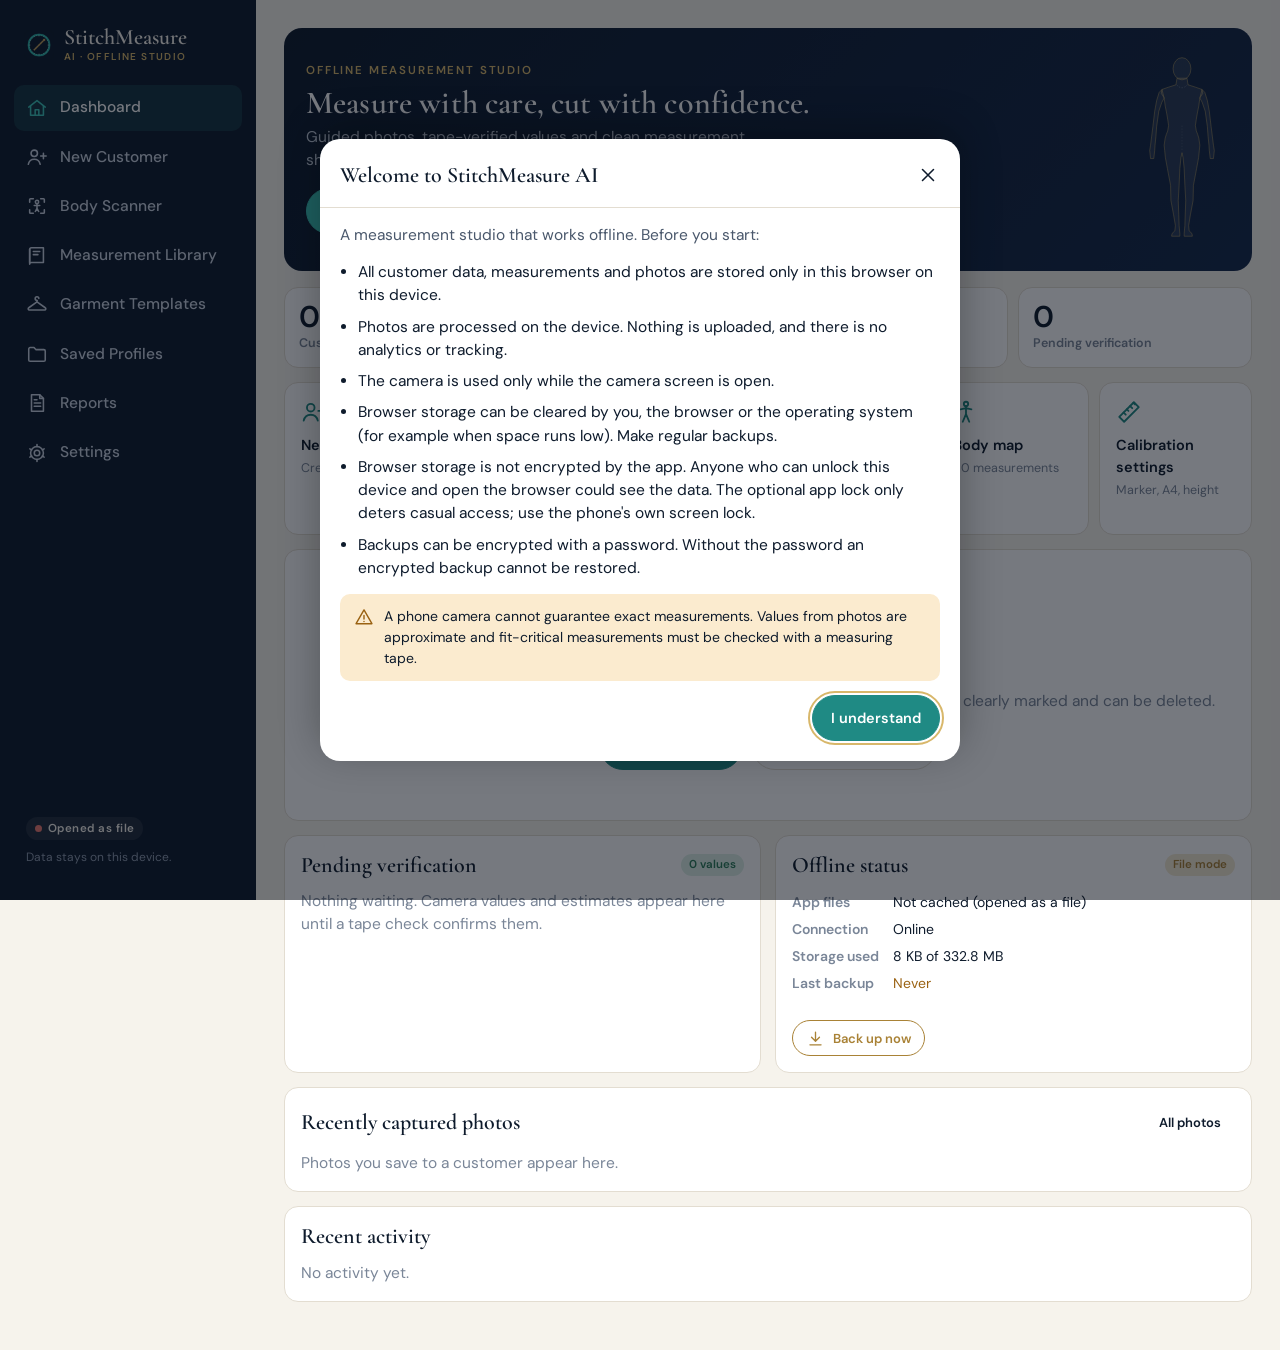
==== StitchMeasure-AI-single.html @ 08ffbeec "Deploy StitchMeasure AI Phase 1 Co-Authored-By: Claude Opus 5.5 <noreply@anthropic.com> Claude-Sessi" ====
<!doctype html>
<html lang="en">
<head>
<meta charset="utf-8">
<meta name="viewport" content="width=device-width,initial-scale=1,viewport-fit=cover">
<title>StitchMeasure AI</title>
<meta name="description" content="Offline body measurement studio for tailors and fashion designers.">
<meta name="theme-color" content="#0E1B2C">
<meta name="color-scheme" content="light dark">
<meta name="apple-mobile-web-app-capable" content="yes">
<meta name="mobile-web-app-capable" content="yes">
<meta name="apple-mobile-web-app-status-bar-style" content="black-translucent">
<meta name="apple-mobile-web-app-title" content="StitchMeasure">
<link rel="icon" type="image/png" href="[data-uri]">
<link rel="apple-touch-icon" href="[data-uri]">
<style>
/* StitchMeasure AI — design tokens and components
 * Layout: phone = top bar + content + bottom nav; ≥900px = sidebar + content.
 * Palette: navy, ivory, white, teal, gold accents (per product brief). */
@font-face{font-family:"Cormorant Garamond";font-weight:500;font-style:normal;font-display:swap;src:url("[data-uri]") format("woff2")}
@font-face{font-family:"Cormorant Garamond";font-weight:600;font-style:normal;font-display:swap;src:url("[data-uri]") format("woff2")}
@font-face{font-family:"DM Sans";font-weight:400;font-style:normal;font-display:swap;src:url("[data-uri]") format("woff2")}
@font-face{font-family:"DM Sans";font-weight:500;font-style:normal;font-display:swap;src:url("[data-uri]") format("woff2")}
@font-face{font-family:"DM Sans";font-weight:600;font-style:normal;font-display:swap;src:url("[data-uri]") format("woff2")}
@font-face{font-family:"DM Sans";font-weight:700;font-style:normal;font-display:swap;src:url("[data-uri]") format("woff2")}

:root{
  --bg:#F6F3EC; --surface:#FFFFFF; --surface-2:#EFEBE2; --ink:#0E1B2C; --ink-2:#4A586C; --ink-3:#7A8698; --line:#E3DDD1;
  --navy:#0E1B2C; --navy-2:#16294A; --ivory:#F6F3EC;
  --teal:#1F8A84; --teal-ink:#FFFFFF; --teal-soft:#DCEFEC; --gold:#A98236; --gold-bright:#D8B76A; --gold-soft:#F4EAD3;
  --ok:#2E7D5B; --ok-soft:#DDF0E6; --warn:#9A6212; --warn-soft:#FBEBCF; --danger:#B03A3A; --danger-soft:#F8E1DF; --info-soft:#E3EAF5;
  --display:"Cormorant Garamond","Iowan Old Style","Palatino Linotype",Georgia,serif;
  --body:"DM Sans",system-ui,-apple-system,"Segoe UI",Roboto,sans-serif;
  --r:14px; --r-sm:10px; --shadow:0 1px 2px rgba(14,27,44,.06),0 6px 20px rgba(14,27,44,.06);
  --sel-bg:#0E1B2C; --sel-ink:#F6F3EC; --nav-h:68px; --top-h:58px;
  --fig-fill:#C9D3DF; --fig-line:#8D9AAD;
  color-scheme:light;
}
@media (prefers-color-scheme:dark){:root:not([data-theme="light"]){
  --bg:#0B1522; --surface:#111F35; --surface-2:#172A46; --ink:#F2EEE5; --ink-2:#AFBACB; --ink-3:#7F8CA1; --line:#223656;
  --teal:#3CC4B8; --teal-ink:#06201E; --teal-soft:#0F3638; --gold:#D8B76A; --gold-soft:#33291A;
  --ok:#5CC28F; --ok-soft:#123326; --warn:#E3A34A; --warn-soft:#3A2A12; --danger:#EE7B72; --danger-soft:#3D1C1B; --info-soft:#1A2A44;
  --shadow:0 1px 2px rgba(0,0,0,.3),0 8px 24px rgba(0,0,0,.25); --fig-fill:#2B405F; --fig-line:#5B7397; --sel-bg:#F2EEE5; --sel-ink:#0B1522; color-scheme:dark}}
:root[data-theme="dark"]{
  --bg:#0B1522; --surface:#111F35; --surface-2:#172A46; --ink:#F2EEE5; --ink-2:#AFBACB; --ink-3:#7F8CA1; --line:#223656;
  --teal:#3CC4B8; --teal-ink:#06201E; --teal-soft:#0F3638; --gold:#D8B76A; --gold-soft:#33291A;
  --ok:#5CC28F; --ok-soft:#123326; --warn:#E3A34A; --warn-soft:#3A2A12; --danger:#EE7B72; --danger-soft:#3D1C1B; --info-soft:#1A2A44;
  --shadow:0 1px 2px rgba(0,0,0,.3),0 8px 24px rgba(0,0,0,.25); --fig-fill:#2B405F; --fig-line:#5B7397; --sel-bg:#F2EEE5; --sel-ink:#0B1522; color-scheme:dark}

*,*::before,*::after{box-sizing:border-box}
html,body{height:100%}
body{margin:0;background:var(--bg);color:var(--ink);font-family:var(--body);font-size:15.5px;line-height:1.5;-webkit-font-smoothing:antialiased;-webkit-tap-highlight-color:transparent}
body.no-scroll{overflow:hidden}
img,svg,video,canvas{max-width:100%}
[hidden]{display:none!important}
a{color:var(--teal)}
h1,h2,h3{margin:0;text-wrap:balance}
h1{font:600 30px/1.1 var(--display);letter-spacing:.005em}
h2{font:600 22px/1.2 var(--display)}
h3{font:600 13px/1.3 var(--body);text-transform:uppercase;letter-spacing:.09em;color:var(--ink-3)}
p{margin:0}
.lead{color:var(--ink-2)}
.muted{color:var(--ink-3)}
.small{font-size:13px}
.num,.tnum{font-variant-numeric:tabular-nums}
.ic{width:22px;height:22px;flex:none}
:focus-visible{outline:2.5px solid var(--gold-bright);outline-offset:2px}
@media (prefers-reduced-motion:reduce){*{animation:none!important;transition:none!important}}

/* ---------- shell ---------- */
.app{min-height:100%;display:grid;grid-template-columns:1fr}
.sidebar{display:none}
.topbar{position:sticky;top:0;z-index:30;height:calc(var(--top-h) + env(safe-area-inset-top,0px));padding-top:env(safe-area-inset-top,0px);padding-left:max(16px,env(safe-area-inset-left,0px));padding-right:max(16px,env(safe-area-inset-right,0px));display:flex;align-items:center;gap:10px;background:var(--navy);color:var(--ivory)}
.topbar .title{font:600 21px/1 var(--display);flex:1;min-width:0;white-space:nowrap;overflow:hidden;text-overflow:ellipsis}
.topbar .icon-btn{color:var(--ivory)}
.brand-mark{width:30px;height:30px;flex:none}
.status-pill{display:inline-flex;align-items:center;gap:6px;font:600 11.5px/1 var(--body);letter-spacing:.04em;padding:6px 9px;border-radius:999px;background:rgba(255,255,255,.08);color:var(--ivory);white-space:nowrap}
.status-pill .dot{width:7px;height:7px;border-radius:50%;background:var(--gold-bright)}
.status-pill.ready .dot{background:#3CC4B8}
.status-pill.off .dot{background:#EE7B72}
main.content{padding-left:max(16px,env(safe-area-inset-left,0px));padding-right:max(16px,env(safe-area-inset-right,0px));padding-block:18px calc(var(--nav-h) + 28px + env(safe-area-inset-bottom,0px));max-width:1080px;width:100%;margin:0 auto;min-width:0}
.bottomnav{position:fixed;left:0;right:0;bottom:0;z-index:40;background:var(--surface);border-top:1px solid var(--line);display:grid;grid-template-columns:repeat(5,1fr);padding:6px max(6px,env(safe-area-inset-left,0px)) calc(6px + env(safe-area-inset-bottom,0px)) max(6px,env(safe-area-inset-right,0px))}
.bottomnav a{display:flex;flex-direction:column;align-items:center;gap:3px;padding:6px 2px;color:var(--ink-3);text-decoration:none;font:600 11px/1.1 var(--body);border-radius:12px;min-height:52px;justify-content:center}
.bottomnav a.on{color:var(--teal)}
.bottomnav a.scan .ic{width:28px;height:28px;padding:10px;box-sizing:content-box;background:var(--navy);color:var(--gold-bright);border-radius:50%;margin-top:-26px;box-shadow:0 4px 14px rgba(14,27,44,.3);border:3px solid var(--surface)}
@media (min-width:900px){
  .app{grid-template-columns:256px 1fr}
  .sidebar{display:flex;flex-direction:column;gap:4px;position:sticky;top:0;height:100vh;background:var(--navy);color:var(--ivory);padding:22px 14px;overflow:auto}
  .sidebar .brand{display:flex;align-items:center;gap:10px;padding:4px 10px 18px}
  .sidebar .brand b{font:600 22px/1 var(--display)}
  .sidebar .brand small{display:block;font:600 10px/1.2 var(--body);letter-spacing:.14em;text-transform:uppercase;color:var(--gold-bright)}
  .sidebar a{display:flex;align-items:center;gap:12px;padding:11px 12px;border-radius:10px;color:#C9D2E0;text-decoration:none;font-weight:500}
  .sidebar a:hover{background:rgba(255,255,255,.06);color:#fff}
  .sidebar a.on{background:rgba(60,196,184,.14);color:#fff}
  .sidebar a.on .ic{color:#3CC4B8}
  .sidebar .side-foot{margin-top:auto;padding:12px;font-size:12px;color:#8E9BB0}
  .bottomnav{display:none}
  .topbar{display:none}
  main.content{padding-block:28px 48px;padding-left:max(28px,env(safe-area-inset-left,0px));padding-right:max(28px,env(safe-area-inset-right,0px))}
}

/* ---------- page furniture ---------- */
.page-head{display:flex;align-items:flex-end;justify-content:space-between;gap:12px;flex-wrap:wrap;margin-bottom:18px}
.page-head .eyebrow{font:600 11.5px/1 var(--body);letter-spacing:.14em;text-transform:uppercase;color:var(--gold);margin-bottom:6px}
.page-head p{color:var(--ink-2);margin-top:6px;max-width:62ch}
.stack{display:grid;gap:14px}
.stack-sm{display:grid;gap:8px}
.row{display:flex;gap:10px;align-items:center;flex-wrap:wrap}
.row.between{justify-content:space-between}
.grid-2{display:grid;grid-template-columns:repeat(auto-fit,minmax(260px,1fr));gap:14px}
.grid-3{display:grid;grid-template-columns:repeat(auto-fit,minmax(200px,1fr));gap:12px}
.card{background:var(--surface);border:1px solid var(--line);border-radius:var(--r);padding:16px;min-width:0}
.card.pad-lg{padding:20px}
.card h2+p,.card h2+.lead{margin-top:4px}
.card-head{display:flex;justify-content:space-between;align-items:center;gap:10px;margin-bottom:12px;flex-wrap:wrap}
.divider{height:1px;background:var(--line);margin:4px 0}
.hero{background:linear-gradient(135deg,var(--navy) 0%,var(--navy-2) 100%);color:var(--ivory);border-radius:18px;padding:22px;display:grid;grid-template-columns:1fr auto;gap:18px;align-items:center;position:relative;overflow:hidden}
.hero h1{color:#fff;font-size:32px}
.hero p{color:#C4CDDB;margin-top:6px;max-width:44ch}
.hero .eyebrow{color:var(--gold-bright);font:600 11.5px/1 var(--body);letter-spacing:.16em;text-transform:uppercase;margin-bottom:8px}
.hero .hero-fig{width:96px;opacity:.95}
.hero .hero-fig .fig-fill{fill:rgba(255,255,255,.1);stroke:rgba(216,183,106,.8)}
.hero .btn-row{margin-top:16px}
@media (max-width:520px){.hero{grid-template-columns:1fr}.hero .hero-fig{display:none}}

/* ---------- buttons & inputs ---------- */
.btn{display:inline-flex;align-items:center;justify-content:center;gap:8px;min-height:46px;padding:0 18px;border-radius:999px;border:1.5px solid var(--line);background:var(--surface);color:var(--ink);font:600 14.5px/1 var(--body);cursor:pointer;text-decoration:none;white-space:nowrap;transition:background .15s,border-color .15s}
.btn:hover{border-color:var(--ink-3)}
.btn .ic{width:19px;height:19px}
.btn.primary{background:var(--teal);border-color:var(--teal);color:var(--teal-ink)}
.btn.primary:hover{filter:brightness(1.05)}
.btn.navy{background:var(--sel-bg);border-color:var(--sel-bg);color:var(--sel-ink)}
.btn.gold{background:transparent;border-color:var(--gold);color:var(--gold)}
.hero .btn.gold{color:var(--gold-bright);border-color:var(--gold-bright)}
.hero .btn.primary{background:#3CC4B8;border-color:#3CC4B8;color:#06201E}
.btn.ghost{background:transparent;border-color:transparent}
.btn.danger{color:var(--danger);border-color:var(--danger);background:transparent}
.btn.danger.solid{background:var(--danger);color:#fff}
.btn.sm{min-height:36px;padding:0 13px;font-size:13px}
.btn.block{width:100%}
.btn:disabled,.btn[aria-disabled="true"]{opacity:.45;cursor:not-allowed}
.btn-row{display:flex;gap:10px;flex-wrap:wrap}
.btn-row.end{justify-content:flex-end}
.icon-btn{display:inline-grid;place-items:center;width:44px;height:44px;border-radius:50%;border:0;background:transparent;color:var(--ink);cursor:pointer;flex:none}
.icon-btn:hover{background:rgba(127,140,161,.14)}
.field{display:grid;gap:6px;font-size:13px;font-weight:600;color:var(--ink-2);min-width:0}
.field .hint{font-weight:400;color:var(--ink-3);font-size:12.5px}
input[type=text],input[type=tel],input[type=number],input[type=search],input[type=password],input[type=date],select,textarea{width:100%;min-width:0;font:500 16px/1.3 var(--body);color:var(--ink);background:var(--surface);border:1.5px solid var(--line);border-radius:var(--r-sm);padding:11px 12px;min-height:46px}
textarea{min-height:84px;resize:vertical}
input:focus,select:focus,textarea:focus{outline:none;border-color:var(--teal);box-shadow:0 0 0 3px var(--teal-soft)}
.check{display:flex;gap:10px;align-items:flex-start;font-size:14.5px;color:var(--ink);font-weight:500;cursor:pointer}
.check input{width:20px;height:20px;accent-color:var(--teal);margin:1px 0 0;flex:none}
input[type=range]{width:100%;accent-color:var(--teal)}
.seg{display:inline-flex;background:var(--surface-2);border-radius:999px;padding:3px;gap:2px;flex-wrap:wrap}
.seg button{border:0;background:transparent;color:var(--ink-2);font:600 13px/1 var(--body);padding:9px 13px;border-radius:999px;cursor:pointer;min-height:36px}
.seg button[aria-pressed="true"]{background:var(--surface);color:var(--ink);box-shadow:0 1px 3px rgba(14,27,44,.12)}
.form-grid{display:grid;grid-template-columns:repeat(auto-fit,minmax(210px,1fr));gap:14px}
.search{position:relative}
.search .ic{position:absolute;left:12px;top:50%;transform:translateY(-50%);color:var(--ink-3);width:19px}
.search input{padding-left:40px}

/* ---------- chips & badges ---------- */
.chip{display:inline-flex;align-items:center;gap:5px;font:600 11.5px/1 var(--body);padding:5px 8px;border-radius:999px;background:var(--surface-2);color:var(--ink-2);white-space:nowrap}
.chip.st-not_started{background:var(--surface-2);color:var(--ink-3)}
.chip.st-captured{background:var(--info-soft);color:var(--ink)}
.chip.st-estimated{background:var(--warn-soft);color:var(--warn)}
.chip.st-requires_verification{background:var(--warn-soft);color:var(--warn)}
.chip.st-verified{background:var(--ok-soft);color:var(--ok)}
.chip.st-rejected{background:var(--danger-soft);color:var(--danger)}
.chip.gold{background:var(--gold-soft);color:var(--gold)}
.chip.teal{background:var(--teal-soft);color:var(--teal)}
.chip.sample{background:var(--gold-soft);color:var(--gold)}
.notice{display:flex;gap:10px;align-items:flex-start;padding:12px 14px;border-radius:var(--r-sm);background:var(--info-soft);font-size:14px;color:var(--ink)}
.notice .ic{margin-top:1px;width:20px;height:20px;color:var(--teal)}
.notice.warn{background:var(--warn-soft)} .notice.warn .ic{color:var(--warn)}
.notice.danger{background:var(--danger-soft)} .notice.danger .ic{color:var(--danger)}
.notice.ok{background:var(--ok-soft)} .notice.ok .ic{color:var(--ok)}
.notice ul{margin:6px 0 0;padding-left:18px}

/* ---------- KPI tiles (real counts) ---------- */
.kpis{display:grid;grid-template-columns:repeat(auto-fit,minmax(140px,1fr));gap:10px}
.kpi{background:var(--surface);border:1px solid var(--line);border-radius:var(--r);padding:14px;text-decoration:none;color:inherit;display:grid;gap:2px}
.kpi b{font:600 30px/1 var(--body);font-variant-numeric:lining-nums tabular-nums;letter-spacing:-.01em}
.kpi span{font-size:12.5px;color:var(--ink-3);font-weight:600}
.kpi.attn b{color:var(--warn)}
.tiles{display:grid;grid-template-columns:repeat(auto-fit,minmax(150px,1fr));gap:10px}
.tile{display:flex;flex-direction:column;gap:10px;padding:16px;border-radius:var(--r);background:var(--surface);border:1px solid var(--line);color:var(--ink);text-decoration:none;font-weight:600;min-height:104px;cursor:pointer;text-align:left;font-family:inherit;font-size:14.5px}
.tile .ic{width:26px;height:26px;color:var(--teal)}
.tile small{display:block;font-weight:400;color:var(--ink-3);font-size:12.5px;margin-top:2px}
.tile:hover{border-color:var(--teal)}

/* ---------- lists ---------- */
.list{display:grid;gap:8px}
.list-item{display:flex;align-items:center;gap:12px;padding:12px 14px;border-radius:var(--r);background:var(--surface);border:1px solid var(--line);color:inherit;text-decoration:none;min-width:0;cursor:pointer;text-align:left;font:inherit;width:100%}
.list-item:hover{border-color:var(--ink-3)}
.list-item .main{flex:1;min-width:0}
.list-item .t{font-weight:600;white-space:nowrap;overflow:hidden;text-overflow:ellipsis}
.list-item .s{font-size:13px;color:var(--ink-3);white-space:nowrap;overflow:hidden;text-overflow:ellipsis}
.avatar{width:42px;height:42px;border-radius:50%;background:var(--teal-soft);color:var(--teal);display:grid;place-items:center;font:600 16px/1 var(--display);flex:none;overflow:hidden}
.avatar img{width:100%;height:100%;object-fit:cover}
.empty{text-align:center;padding:30px 16px;color:var(--ink-3);display:grid;gap:10px;justify-items:center}
.empty .ic{width:40px;height:40px;color:var(--gold)}

/* ---------- measurement session ---------- */
.m-list{display:grid;gap:8px}
.m-row{background:var(--surface);border:1px solid var(--line);border-radius:var(--r);padding:12px 14px;display:grid;grid-template-columns:1fr auto;gap:8px 12px;align-items:center}
.m-row.flag{border-color:var(--warn)}
.m-row.verified{border-color:color-mix(in srgb,var(--ok) 40%,var(--line))}
.m-name{font-weight:600;min-width:0}
.m-name small{display:block;font-weight:400;color:var(--ink-3);font-size:12.5px}
.m-val{display:flex;align-items:center;gap:6px}
.m-val input{width:104px;text-align:right;font-variant-numeric:tabular-nums;font-weight:600}
.m-val .u{font-size:13px;color:var(--ink-3);width:22px}
.m-meta{grid-column:1/-1;display:flex;gap:6px;flex-wrap:wrap;align-items:center}
.m-more{grid-column:1/-1;border-top:1px dashed var(--line);padding-top:10px;display:grid;gap:10px}
.readings{display:flex;gap:6px;flex-wrap:wrap}
.reading{display:inline-flex;align-items:center;gap:4px;background:var(--surface-2);border-radius:8px;padding:4px 4px 4px 8px;font-size:13px;font-variant-numeric:tabular-nums}
.reading button{border:0;background:transparent;color:var(--ink-3);cursor:pointer;padding:2px;display:grid}
.reading .ic{width:15px;height:15px}
.progress{height:8px;background:var(--surface-2);border-radius:999px;overflow:hidden}
.progress span{display:block;height:100%;background:var(--teal);border-radius:999px}
.filters{display:flex;gap:8px;overflow-x:auto;padding-bottom:4px;scrollbar-width:none}
.filters::-webkit-scrollbar{display:none}
.filters button{flex:none}

/* ---------- body map & figures ---------- */
.figure .fig-fill{fill:var(--fig-fill);stroke:var(--fig-line);stroke-width:1.2;stroke-linejoin:round}
.figure .fig-arm{fill:var(--fig-fill)}
.figure .fig-seam{stroke:var(--fig-line);stroke-width:1;fill:none;stroke-dasharray:3 3}
.figure .fig-seam.faint{opacity:.5}
.figure .hl-line{stroke:var(--gold);stroke-width:2.6;fill:none;stroke-linecap:round}
.figure .hl-ghost{stroke:var(--gold);stroke-width:1.4;fill:none;opacity:.4;stroke-dasharray:3 3}
.figure .hl-dot{fill:var(--gold);stroke:var(--surface);stroke-width:1.2}
.figure .region-hl{fill:var(--teal);opacity:.16;stroke:var(--teal);stroke-width:1.2;stroke-opacity:.6}
.figure .ov-center{stroke:var(--teal);stroke-width:.8;stroke-dasharray:3 3}
.figure .ov-limit{stroke:var(--gold);stroke-width:1;stroke-dasharray:5 3}
.figure .ov-marker{stroke:var(--teal);stroke-width:1}
.figure .ov-label{fill:var(--ink-3);font:600 7.5px var(--body)}
.figure .ov-foot{fill:var(--gold-soft);stroke:var(--gold);stroke-width:1}
.bodymap{display:grid;grid-template-columns:minmax(0,320px) 1fr;gap:18px;align-items:start}
@media (max-width:760px){.bodymap{grid-template-columns:1fr}}
.map-stage{background:var(--surface);border:1px solid var(--line);border-radius:var(--r);padding:12px;display:grid;gap:10px;position:sticky;top:calc(var(--top-h) + 10px)}
@media (max-width:760px){.map-stage{position:static}}
.map-svg{display:flex;justify-content:center;cursor:pointer;touch-action:manipulation}
.map-svg svg{height:min(56vh,460px);width:auto}
.ref-fig{background:var(--surface-2);border-radius:var(--r-sm);display:flex;justify-content:center;padding:10px}
.ref-fig svg{height:240px;width:auto}
.ref-fig.lg svg{height:min(48vh,360px)}
.lib-item{display:flex;gap:12px;align-items:center}
.lib-thumb{width:46px;height:64px;flex:none;background:var(--surface-2);border-radius:8px;display:flex;justify-content:center;align-items:center;overflow:hidden}
.lib-thumb svg{height:60px;width:auto}
.kv{display:grid;grid-template-columns:auto 1fr;gap:6px 14px;font-size:14px}
.kv dt{color:var(--ink-3);font-weight:600}
.kv dd{margin:0}

/* ---------- sheet (modal) ---------- */
.sheet-wrap{position:fixed;inset:0;z-index:100;background:rgba(6,12,22,.55);display:flex;align-items:flex-end;justify-content:center;animation:fade .15s}
.sheet{background:var(--surface);width:100%;max-width:640px;max-height:92vh;border-radius:20px 20px 0 0;display:flex;flex-direction:column;box-shadow:0 -10px 40px rgba(0,0,0,.3);animation:up .2s ease-out}
.sheet.wide{max-width:920px}
.sheet-head{display:flex;align-items:center;gap:10px;padding:14px 10px 10px 20px;border-bottom:1px solid var(--line)}
.sheet-head h2{flex:1;min-width:0}
.sheet-body{padding:16px max(20px,env(safe-area-inset-left,0px)) calc(20px + env(safe-area-inset-bottom,0px)) max(20px,env(safe-area-inset-right,0px));overflow:auto;display:grid;gap:14px}
@media (min-width:700px){.sheet-wrap{align-items:center;padding:20px}.sheet{border-radius:20px;max-height:88vh}}
@keyframes up{from{transform:translateY(30px);opacity:.6}to{transform:none;opacity:1}}
@keyframes fade{from{opacity:0}to{opacity:1}}

.toast{position:fixed;left:50%;transform:translateX(-50%);bottom:calc(var(--nav-h) + 18px + env(safe-area-inset-bottom,0px));z-index:120;background:var(--navy);color:var(--ivory);padding:12px 18px;border-radius:14px;font-weight:600;font-size:14px;max-width:min(92vw,520px);box-shadow:0 8px 30px rgba(0,0,0,.3);text-align:center}
.toast.err{background:var(--danger);color:#fff}
@media (min-width:900px){.toast{bottom:28px}}

/* ---------- wizard ---------- */
.wiz-progress{display:grid;gap:8px;margin-bottom:16px}
.wiz-bar{display:grid;grid-template-columns:repeat(12,1fr);gap:3px}
.wiz-bar span{height:5px;border-radius:3px;background:var(--line)}
.wiz-bar span.done{background:var(--teal)}
.wiz-bar span.on{background:var(--gold)}
.wiz-step-name{display:flex;justify-content:space-between;font-size:13px;color:var(--ink-3);font-weight:600}
.choice-grid{display:grid;grid-template-columns:repeat(auto-fit,minmax(150px,1fr));gap:10px}
.choice{border:1.5px solid var(--line);background:var(--surface);border-radius:var(--r);padding:14px;text-align:left;cursor:pointer;font:inherit;color:inherit;display:grid;gap:4px}
.choice b{font-size:15px}
.choice small{color:var(--ink-3)}
.choice[aria-pressed="true"]{border-color:var(--teal);background:var(--teal-soft)}
.photo-grid{display:grid;grid-template-columns:repeat(auto-fill,minmax(130px,1fr));gap:10px}
.photo-card{position:relative;border-radius:var(--r-sm);overflow:hidden;background:var(--surface-2);aspect-ratio:3/4;border:1px solid var(--line);cursor:pointer;padding:0;max-width:100%}
.photo-card img{width:100%;height:100%;object-fit:cover;display:block}
.photo-card .cap{position:absolute;left:0;right:0;bottom:0;padding:16px 8px 6px;background:linear-gradient(transparent,rgba(6,12,22,.8));color:#fff;font-size:12px;font-weight:600;text-align:left}
.photo-card.need{display:grid;place-items:center;text-align:center;color:var(--ink-3);font-size:13px;font-weight:600;border-style:dashed;padding:10px}

/* ---------- camera (full screen) ---------- */
.cam{position:fixed;inset:0;z-index:90;background:#000;color:#fff;display:flex;flex-direction:column}
.cam-top{display:flex;align-items:center;gap:6px;padding:calc(8px + env(safe-area-inset-top,0px)) max(10px,env(safe-area-inset-right,0px)) 8px max(10px,env(safe-area-inset-left,0px));background:linear-gradient(rgba(0,0,0,.75),transparent);position:absolute;top:0;left:0;right:0;z-index:5}
.cam-top .title{flex:1;font-weight:600;font-size:15px;min-width:0;white-space:nowrap;overflow:hidden;text-overflow:ellipsis}
.cam .icon-btn{color:#fff;background:rgba(0,0,0,.45);width:46px;height:46px}
.cam .icon-btn[aria-pressed="true"]{background:#3CC4B8;color:#06201E}
.cam-stage-wrap{flex:1;display:flex;align-items:center;justify-content:center;overflow:hidden;position:relative}
.cam-stage{position:relative;max-width:100%;max-height:100%}
.cam-stage video{display:block;width:100%;height:100%;object-fit:fill;background:#111}
.cam-stage video.mirror{transform:scaleX(-1)}
.cam-layer{position:absolute;inset:0;pointer-events:none}
.cam-outline{position:absolute;pointer-events:auto;touch-action:none;cursor:grab}
.cam-outline svg{width:100%;height:100%;display:block}
.cam-guide{position:absolute;left:50%;transform:translateX(-50%);top:calc(64px + env(safe-area-inset-top,0px));z-index:6;max-width:min(92vw,440px);width:max-content;background:rgba(6,12,22,.78);border:1px solid rgba(255,255,255,.15);padding:9px 14px;border-radius:14px;font-weight:600;font-size:14.5px;text-align:center;display:grid;gap:3px}
.cam-guide.ok{border-color:#3CC4B8}
.cam-guide.warn{border-color:#E3A34A}
.cam-guide small{font-weight:500;color:#C4CDDB;font-size:12.5px}
.cam-bottom{position:absolute;left:0;right:0;bottom:0;z-index:5;padding:14px max(14px,env(safe-area-inset-right,0px)) calc(16px + env(safe-area-inset-bottom,0px)) max(14px,env(safe-area-inset-left,0px));background:linear-gradient(transparent,rgba(0,0,0,.8));display:grid;gap:12px}
.cam-views{display:flex;gap:6px;overflow-x:auto;scrollbar-width:none;justify-content:safe center}
.cam-views::-webkit-scrollbar{display:none}
.cam-views button{flex:none;border:1px solid rgba(255,255,255,.3);background:rgba(0,0,0,.4);color:#fff;font:600 12.5px/1 var(--body);padding:9px 12px;border-radius:999px;cursor:pointer}
.cam-views button[aria-pressed="true"]{background:#fff;color:#0E1B2C}
.cam-actions{display:grid;grid-template-columns:1fr auto 1fr;align-items:center}
.cam-actions .l{display:flex;gap:8px}
.cam-actions .r{display:flex;gap:8px;justify-content:flex-end}
.shutter{width:76px;height:76px;border-radius:50%;border:4px solid #fff;background:rgba(255,255,255,.2);cursor:pointer;display:grid;place-items:center;padding:0}
.shutter span{width:58px;height:58px;border-radius:50%;background:#fff;display:block;transition:transform .1s}
.shutter:active span{transform:scale(.9)}
.countdown{position:absolute;inset:0;display:grid;place-items:center;font:600 120px/1 var(--display);color:#fff;text-shadow:0 4px 30px rgba(0,0,0,.6);z-index:7;pointer-events:none}
.cam-panel{position:absolute;right:max(10px,env(safe-area-inset-right,0px));top:calc(64px + env(safe-area-inset-top,0px));z-index:8;width:min(300px,calc(100vw - 20px));background:rgba(10,18,32,.92);border:1px solid rgba(255,255,255,.12);border-radius:16px;padding:14px;display:grid;gap:12px;max-height:calc(100vh - 220px);overflow:auto;font-size:13.5px}
.cam-panel label{display:grid;gap:5px;font-weight:600;color:#DCE3EE}
.cam-panel select{background:#16243B;color:#fff;border-color:#2B3F60;min-height:40px;padding:8px 10px;font-size:14px}
.cam-panel .check{color:#fff;display:flex}
.cam-panel .btn{min-height:38px;font-size:13px;background:transparent;color:#fff;border-color:rgba(255,255,255,.35)}
.cam-msg{position:absolute;inset:0;display:grid;place-items:center;padding:24px;text-align:center;z-index:4}
.cam-msg .box{max-width:420px;display:grid;gap:14px;justify-items:center}
.cam-msg .btn{background:#fff;color:#0E1B2C;border-color:#fff}
.cam-msg .btn.ghost{background:transparent;color:#fff;border-color:rgba(255,255,255,.4)}

/* ---------- photo review & editor ---------- */
.review-img{background:#0B1522;border-radius:var(--r);display:flex;justify-content:center;overflow:hidden}
.review-img img,.review-img canvas{max-height:52vh;width:auto;max-width:100%;display:block}
.editor{position:fixed;inset:0;z-index:95;background:#0B1522;color:#fff;display:flex;flex-direction:column}
.ed-top{display:flex;align-items:center;gap:4px;padding:calc(6px + env(safe-area-inset-top,0px)) max(8px,env(safe-area-inset-right,0px)) 6px max(8px,env(safe-area-inset-left,0px));background:#0E1B2C;border-bottom:1px solid #22375A}
.ed-top .title{flex:1;min-width:0;font-weight:600;white-space:nowrap;overflow:hidden;text-overflow:ellipsis}
.editor .icon-btn{color:#fff}
.editor .icon-btn[aria-pressed="true"]{background:#3CC4B8;color:#06201E}
.editor .icon-btn:disabled{opacity:.35}
.ed-stage{flex:1;position:relative;overflow:hidden;touch-action:none;background:repeating-conic-gradient(#0E1B2C 0 25%,#0B1522 0 50%) 0 0/24px 24px}
.ed-stage canvas{position:absolute;inset:0;width:100%;height:100%}
.ed-tools{display:flex;gap:4px;padding:6px max(8px,env(safe-area-inset-left,0px));background:#0E1B2C;border-top:1px solid #22375A;overflow-x:auto;scrollbar-width:none}
.ed-tools::-webkit-scrollbar{display:none}
.ed-tools button{flex:none;display:flex;flex-direction:column;align-items:center;gap:3px;min-width:64px;padding:8px 6px;border:0;border-radius:12px;background:transparent;color:#C9D2E0;font:600 11px/1.1 var(--body);cursor:pointer}
.ed-tools button[aria-pressed="true"]{background:rgba(60,196,184,.18);color:#3CC4B8}
.ed-panel{background:#111F35;border-top:1px solid #22375A;padding:12px max(14px,env(safe-area-inset-left,0px)) calc(12px + env(safe-area-inset-bottom,0px));display:grid;gap:10px;max-height:44vh;overflow:auto;font-size:14px}
.ed-panel .field{color:#C9D2E0}
.ed-panel select,.ed-panel input[type=number],.ed-panel input[type=text]{background:#0B1522;color:#fff;border-color:#2B3F60}
.ed-panel .btn{background:transparent;color:#fff;border-color:rgba(255,255,255,.3)}
.ed-panel .btn.primary{background:#3CC4B8;border-color:#3CC4B8;color:#06201E}
.ed-panel .notice{background:#172A46;color:#E8EDF5}
.ed-panel .notice.warn{background:#3A2A12}
.ed-panel .notice.danger{background:#3D1C1B}
.ed-panel .notice.ok{background:#123326}
.ed-panel .check{color:#fff}
.ed-hint{font-size:13px;color:#AFBACB}
.ed-lines{display:grid;gap:6px}
.ed-line{display:flex;gap:8px;align-items:center;background:#0B1522;border:1px solid #22375A;border-radius:10px;padding:8px 10px}
.ed-line .v{font-weight:700;font-variant-numeric:tabular-nums;color:#3CC4B8;white-space:nowrap}
.ed-line .n{flex:1;min-width:0;font-size:13px}
.ed-line select{min-height:36px;padding:6px 8px;font-size:13px}

/* ---------- report ---------- */
.report{background:#fff;color:#0E1B2C;border-radius:var(--r);padding:22px;border:1px solid var(--line);display:grid;gap:14px;font-size:13.5px}
.rep-head{display:grid;gap:14px;border-bottom:2px solid #0E1B2C;padding-bottom:14px}
.rep-brand{font:600 11px/1 var(--body);letter-spacing:.16em;text-transform:uppercase;color:#A98236}
.report h1{font-size:30px;color:#0E1B2C}
.report h3{color:#4A586C;margin-top:6px}
.rep-meta{display:grid;grid-template-columns:repeat(auto-fit,minmax(150px,1fr));gap:8px 16px;margin:0}
.rep-meta dt{font-size:11px;text-transform:uppercase;letter-spacing:.08em;color:#7A8698;font-weight:600}
.rep-meta dd{margin:2px 0 0;font-weight:600}
.rep-summary{font-weight:600;color:#1F8A84}
.rep-scroll{overflow-x:auto}
.rep-table{width:100%;border-collapse:collapse;font-variant-numeric:tabular-nums}
.rep-table th{text-align:left;font-size:11px;text-transform:uppercase;letter-spacing:.06em;color:#4A586C;border-bottom:1.5px solid #0E1B2C;padding:7px 6px;white-space:nowrap}
.rep-table td{border-bottom:1px solid #E3DDD1;padding:7px 6px;vertical-align:top}
.rep-table .num{text-align:right;white-space:nowrap}
.rep-table tr.flag td{background:#FDF3E0}
.rep-flag{color:#9A6212;font-size:11px;display:block}
.rep-note{font-size:12px;color:#7A8698}
.rep-legend,.rep-foot{font-size:12px;color:#4A586C}
.rep-photos{display:grid;grid-template-columns:repeat(auto-fill,minmax(160px,1fr));gap:10px}
.rep-photos figure{margin:0}
.rep-photos img{width:100%;border-radius:8px;border:1px solid #E3DDD1}
.rep-photos figcaption{font-size:12px;color:#4A586C}

/* lock screen */
.lock{position:fixed;inset:0;z-index:200;background:var(--navy);color:var(--ivory);display:grid;place-items:center;padding:24px}
.lock form{display:grid;gap:14px;width:min(320px,100%);text-align:center;justify-items:center}
.lock input{text-align:center;font-size:24px;letter-spacing:.3em}

.offline-banner{background:var(--warn-soft);color:var(--ink);padding:10px 14px;border-radius:var(--r-sm);font-size:13.5px;display:flex;gap:8px;align-items:flex-start}

/* ---------- print ---------- */
@media print{
  @page{size:A4;margin:12mm}
  body{background:#fff}
  .sidebar,.topbar,.bottomnav,.no-print,.toast,.page-head .btn-row{display:none!important}
  .app{display:block}
  main.content{padding:0;max-width:none}
  .report{border:0;padding:0;border-radius:0}
  .rep-table tr{break-inside:avoid}
  .rep-photos figure{break-inside:avoid}
}

body:has(.editor) .toast,body:has(.cam) .toast{bottom:auto;top:calc(70px + env(safe-area-inset-top,0px))}

</style>
</head>
<body>
<div class="app" id="app">
  <nav class="sidebar" aria-label="Main">
    <div class="brand"><img class="brand-mark" src="[data-uri]" alt=""><div><b>StitchMeasure</b><small>AI · Offline studio</small></div></div>
    <a href="#/" data-nav="dashboard"><span data-ic="home"></span>Dashboard</a>
    <a href="#/new-customer" data-nav="new-customer"><span data-ic="userPlus"></span>New Customer</a>
    <a href="#/scan" data-nav="scan"><span data-ic="scan"></span>Body Scanner</a>
    <a href="#/library" data-nav="library"><span data-ic="book"></span>Measurement Library</a>
    <a href="#/templates" data-nav="templates"><span data-ic="hanger"></span>Garment Templates</a>
    <a href="#/customers" data-nav="customers"><span data-ic="folder"></span>Saved Profiles</a>
    <a href="#/reports" data-nav="reports"><span data-ic="report"></span>Reports</a>
    <a href="#/settings" data-nav="settings"><span data-ic="settings"></span>Settings</a>
    <div class="side-foot" id="sideStatus"></div>
  </nav>
  <div class="main-col">
    <header class="topbar">
      <img class="brand-mark" src="[data-uri]" alt="">
      <div class="title" id="topTitle">StitchMeasure AI</div>
      <span class="status-pill" id="topStatus"><span class="dot"></span><span>Checking</span></span>
    </header>
    <main class="content" id="view" tabindex="-1"></main>
  </div>
  <nav class="bottomnav" aria-label="Main">
    <a href="#/" data-nav="dashboard"><span data-ic="home"></span>Home</a>
    <a href="#/customers" data-nav="customers"><span data-ic="users"></span>Profiles</a>
    <a href="#/scan" data-nav="scan" class="scan"><span data-ic="scan"></span>Scan</a>
    <a href="#/library" data-nav="library"><span data-ic="book"></span>Library</a>
    <a href="#/more" data-nav="more"><span data-ic="more"></span>More</a>
  </nav>
</div>
<noscript><p style="padding:20px">StitchMeasure AI needs JavaScript to run.</p></noscript>

<script>window.SM_SINGLE_FILE = true;</script>
<!-- vendor (local copy, no CDN) -->
<script>/* public/vendor/jspdf.umd.min.js */
/** @license
 *
 * jsPDF - PDF Document creation from JavaScript
 * Version 2.5.1 Built on 2022-01-28T15:37:57.789Z
 *                      CommitID 00000000
 *
 * Copyright (c) 2010-2021 James Hall <james@parall.ax>, https://github.com/MrRio/jsPDF
 *               2015-2021 yWorks GmbH, http://www.yworks.com
 *               2015-2021 Lukas Holländer <lukas.hollaender@yworks.com>, https://github.com/HackbrettXXX
 *               2016-2018 Aras Abbasi <aras.abbasi@gmail.com>
 *               2010 Aaron Spike, https://github.com/acspike
 *               2012 Willow Systems Corporation, https://github.com/willowsystems
 *               2012 Pablo Hess, https://github.com/pablohess
 *               2012 Florian Jenett, https://github.com/fjenett
 *               2013 Warren Weckesser, https://github.com/warrenweckesser
 *               2013 Youssef Beddad, https://github.com/lifof
 *               2013 Lee Driscoll, https://github.com/lsdriscoll
 *               2013 Stefan Slonevskiy, https://github.com/stefslon
 *               2013 Jeremy Morel, https://github.com/jmorel
 *               2013 Christoph Hartmann, https://github.com/chris-rock
 *               2014 Juan Pablo Gaviria, https://github.com/juanpgaviria
 *               2014 James Makes, https://github.com/dollaruw
 *               2014 Diego Casorran, https://github.com/diegocr
 *               2014 Steven Spungin, https://github.com/Flamenco
 *               2014 Kenneth Glassey, https://github.com/Gavvers
 *
 * Permission is hereby granted, free of charge, to any person obtaining
 * a copy of this software and associated documentation files (the
 * "Software"), to deal in the Software without restriction, including
 * without limitation the rights to use, copy, modify, merge, publish,
 * distribute, sublicense, and/or sell copies of the Software, and to
 * permit persons to whom the Software is furnished to do so, subject to
 * the following conditions:
 *
 * The above copyright notice and this permission notice shall be
 * included in all copies or substantial portions of the Software.
 *
 * THE SOFTWARE IS PROVIDED "AS IS", WITHOUT WARRANTY OF ANY KIND,
 * EXPRESS OR IMPLIED, INCLUDING BUT NOT LIMITED TO THE WARRANTIES OF
 * MERCHANTABILITY, FITNESS FOR A PARTICULAR PURPOSE AND
 * NONINFRINGEMENT. IN NO EVENT SHALL THE AUTHORS OR COPYRIGHT HOLDERS BE
 * LIABLE FOR ANY CLAIM, DAMAGES OR OTHER LIABILITY, WHETHER IN AN ACTION
 * OF CONTRACT, TORT OR OTHERWISE, ARISING FROM, OUT OF OR IN CONNECTION
 * WITH THE SOFTWARE OR THE USE OR OTHER DEALINGS IN THE SOFTWARE.
 *
 * Contributor(s):
 *    siefkenj, ahwolf, rickygu, Midnith, saintclair, eaparango,
 *    kim3er, mfo, alnorth, Flamenco
 */

!function(t,e){"object"==typeof exports&&"undefined"!=typeof module?e(exports):"function"==typeof define&&define.amd?define(["exports"],e):e((t=t||self).jspdf={})}(this,(function(t){"use strict";function e(t){return(e="function"==typeof Symbol&&"symbol"==typeof Symbol.iterator?function(t){return typeof t}:function(t){return t&&"function"==typeof Symbol&&t.constructor===Symbol&&t!==Symbol.prototype?"symbol":typeof t})(t)}var r=function(){return"undefined"!=typeof window?window:"undefined"!=typeof global?global:"undefined"!=typeof self?self:this}();function n(){r.console&&"function"==typeof r.console.log&&r.console.log.apply(r.console,arguments)}var i={log:n,warn:function(t){r.console&&("function"==typeof r.console.warn?r.console.warn.apply(r.console,arguments):n.call(null,arguments))},error:function(t){r.console&&("function"==typeof r.console.error?r.console.error.apply(r.console,arguments):n(t))}};function a(t,e,r){var n=new XMLHttpRequest;n.open("GET",t),n.responseType="blob",n.onload=function(){l(n.response,e,r)},n.onerror=function(){i.error("could not download file")},n.send()}function o(t){var e=new XMLHttpRequest;e.open("HEAD",t,!1);try{e.send()}catch(t){}return e.status>=200&&e.status<=299}function s(t){try{t.dispatchEvent(new MouseEvent("click"))}catch(r){var e=document.createEvent("MouseEvents");e.initMouseEvent("click",!0,!0,window,0,0,0,80,20,!1,!1,!1,!1,0,null),t.dispatchEvent(e)}}var c,u,l=r.saveAs||("object"!==("undefined"==typeof window?"undefined":e(window))||window!==r?function(){}:"undefined"!=typeof HTMLAnchorElement&&"download"in HTMLAnchorElement.prototype?function(t,e,n){var i=r.URL||r.webkitURL,c=document.createElement("a");e=e||t.name||"download",c.download=e,c.rel="noopener","string"==typeof t?(c.href=t,c.origin!==location.origin?o(c.href)?a(t,e,n):s(c,c.target="_blank"):s(c)):(c.href=i.createObjectURL(t),setTimeout((function(){i.revokeObjectURL(c.href)}),4e4),setTimeout((function(){s(c)}),0))}:"msSaveOrOpenBlob"in navigator?function(t,r,n){if(r=r||t.name||"download","string"==typeof t)if(o(t))a(t,r,n);else{var c=document.createElement("a");c.href=t,c.target="_blank",setTimeout((function(){s(c)}))}else navigator.msSaveOrOpenBlob(function(t,r){return void 0===r?r={autoBom:!1}:"object"!==e(r)&&(i.warn("Deprecated: Expected third argument to be a object"),r={autoBom:!r}),r.autoBom&&/^\s*(?:text\/\S*|application\/xml|\S*\/\S*\+xml)\s*;.*charset\s*=\s*utf-8/i.test(t.type)?new Blob([String.fromCharCode(65279),t],{type:t.type}):t}(t,n),r)}:function(t,n,i,o){if((o=o||open("","_blank"))&&(o.document.title=o.document.body.innerText="downloading..."),"string"==typeof t)return a(t,n,i);var s="application/octet-stream"===t.type,c=/constructor/i.test(r.HTMLElement)||r.safari,u=/CriOS\/[\d]+/.test(navigator.userAgent);if((u||s&&c)&&"object"===("undefined"==typeof FileReader?"undefined":e(FileReader))){var l=new FileReader;l.onloadend=function(){var t=l.result;t=u?t:t.replace(/^data:[^;]*;/,"data:attachment/file;"),o?o.location.href=t:location=t,o=null},l.readAsDataURL(t)}else{var h=r.URL||r.webkitURL,f=h.createObjectURL(t);o?o.location=f:location.href=f,o=null,setTimeout((function(){h.revokeObjectURL(f)}),4e4)}});
/**
   * A class to parse color values
   * @author Stoyan Stefanov <sstoo@gmail.com>
   * {@link   http://www.phpied.com/rgb-color-parser-in-javascript/}
   * @license Use it if you like it
   */function h(t){var e;t=t||"",this.ok=!1,"#"==t.charAt(0)&&(t=t.substr(1,6));t={aliceblue:"f0f8ff",antiquewhite:"faebd7",aqua:"00ffff",aquamarine:"7fffd4",azure:"f0ffff",beige:"f5f5dc",bisque:"ffe4c4",black:"000000",blanchedalmond:"ffebcd",blue:"0000ff",blueviolet:"8a2be2",brown:"a52a2a",burlywood:"deb887",cadetblue:"5f9ea0",chartreuse:"7fff00",chocolate:"d2691e",coral:"ff7f50",cornflowerblue:"6495ed",cornsilk:"fff8dc",crimson:"dc143c",cyan:"00ffff",darkblue:"00008b",darkcyan:"008b8b",darkgoldenrod:"b8860b",darkgray:"a9a9a9",darkgreen:"006400",darkkhaki:"bdb76b",darkmagenta:"8b008b",darkolivegreen:"556b2f",darkorange:"ff8c00",darkorchid:"9932cc",darkred:"8b0000",darksalmon:"e9967a",darkseagreen:"8fbc8f",darkslateblue:"483d8b",darkslategray:"2f4f4f",darkturquoise:"00ced1",darkviolet:"9400d3",deeppink:"ff1493",deepskyblue:"00bfff",dimgray:"696969",dodgerblue:"1e90ff",feldspar:"d19275",firebrick:"b22222",floralwhite:"fffaf0",forestgreen:"228b22",fuchsia:"ff00ff",gainsboro:"dcdcdc",ghostwhite:"f8f8ff",gold:"ffd700",goldenrod:"daa520",gray:"808080",green:"008000",greenyellow:"adff2f",honeydew:"f0fff0",hotpink:"ff69b4",indianred:"cd5c5c",indigo:"4b0082",ivory:"fffff0",khaki:"f0e68c",lavender:"e6e6fa",lavenderblush:"fff0f5",lawngreen:"7cfc00",lemonchiffon:"fffacd",lightblue:"add8e6",lightcoral:"f08080",lightcyan:"e0ffff",lightgoldenrodyellow:"fafad2",lightgrey:"d3d3d3",lightgreen:"90ee90",lightpink:"ffb6c1",lightsalmon:"ffa07a",lightseagreen:"20b2aa",lightskyblue:"87cefa",lightslateblue:"8470ff",lightslategray:"778899",lightsteelblue:"b0c4de",lightyellow:"ffffe0",lime:"00ff00",limegreen:"32cd32",linen:"faf0e6",magenta:"ff00ff",maroon:"800000",mediumaquamarine:"66cdaa",mediumblue:"0000cd",mediumorchid:"ba55d3",mediumpurple:"9370d8",mediumseagreen:"3cb371",mediumslateblue:"7b68ee",mediumspringgreen:"00fa9a",mediumturquoise:"48d1cc",mediumvioletred:"c71585",midnightblue:"191970",mintcream:"f5fffa",mistyrose:"ffe4e1",moccasin:"ffe4b5",navajowhite:"ffdead",navy:"000080",oldlace:"fdf5e6",olive:"808000",olivedrab:"6b8e23",orange:"ffa500",orangered:"ff4500",orchid:"da70d6",palegoldenrod:"eee8aa",palegreen:"98fb98",paleturquoise:"afeeee",palevioletred:"d87093",papayawhip:"ffefd5",peachpuff:"ffdab9",peru:"cd853f",pink:"ffc0cb",plum:"dda0dd",powderblue:"b0e0e6",purple:"800080",red:"ff0000",rosybrown:"bc8f8f",royalblue:"4169e1",saddlebrown:"8b4513",salmon:"fa8072",sandybrown:"f4a460",seagreen:"2e8b57",seashell:"fff5ee",sienna:"a0522d",silver:"c0c0c0",skyblue:"87ceeb",slateblue:"6a5acd",slategray:"708090",snow:"fffafa",springgreen:"00ff7f",steelblue:"4682b4",tan:"d2b48c",teal:"008080",thistle:"d8bfd8",tomato:"ff6347",turquoise:"40e0d0",violet:"ee82ee",violetred:"d02090",wheat:"f5deb3",white:"ffffff",whitesmoke:"f5f5f5",yellow:"ffff00",yellowgreen:"9acd32"}[t=(t=t.replace(/ /g,"")).toLowerCase()]||t;for(var r=[{re:/^rgb\((\d{1,3}),\s*(\d{1,3}),\s*(\d{1,3})\)$/,example:["rgb(123, 234, 45)","rgb(255,234,245)"],process:function(t){return[parseInt(t[1]),parseInt(t[2]),parseInt(t[3])]}},{re:/^(\w{2})(\w{2})(\w{2})$/,example:["#00ff00","336699"],process:function(t){return[parseInt(t[1],16),parseInt(t[2],16),parseInt(t[3],16)]}},{re:/^(\w{1})(\w{1})(\w{1})$/,example:["#fb0","f0f"],process:function(t){return[parseInt(t[1]+t[1],16),parseInt(t[2]+t[2],16),parseInt(t[3]+t[3],16)]}}],n=0;n<r.length;n++){var i=r[n].re,a=r[n].process,o=i.exec(t);o&&(e=a(o),this.r=e[0],this.g=e[1],this.b=e[2],this.ok=!0)}this.r=this.r<0||isNaN(this.r)?0:this.r>255?255:this.r,this.g=this.g<0||isNaN(this.g)?0:this.g>255?255:this.g,this.b=this.b<0||isNaN(this.b)?0:this.b>255?255:this.b,this.toRGB=function(){return"rgb("+this.r+", "+this.g+", "+this.b+")"},this.toHex=function(){var t=this.r.toString(16),e=this.g.toString(16),r=this.b.toString(16);return 1==t.length&&(t="0"+t),1==e.length&&(e="0"+e),1==r.length&&(r="0"+r),"#"+t+e+r}}
/**
   * @license
   * Joseph Myers does not specify a particular license for his work.
   *
   * Author: Joseph Myers
   * Accessed from: http://www.myersdaily.org/joseph/javascript/md5.js
   *
   * Modified by: Owen Leong
   */
function f(t,e){var r=t[0],n=t[1],i=t[2],a=t[3];r=p(r,n,i,a,e[0],7,-680876936),a=p(a,r,n,i,e[1],12,-389564586),i=p(i,a,r,n,e[2],17,606105819),n=p(n,i,a,r,e[3],22,-1044525330),r=p(r,n,i,a,e[4],7,-176418897),a=p(a,r,n,i,e[5],12,1200080426),i=p(i,a,r,n,e[6],17,-1473231341),n=p(n,i,a,r,e[7],22,-45705983),r=p(r,n,i,a,e[8],7,1770035416),a=p(a,r,n,i,e[9],12,-1958414417),i=p(i,a,r,n,e[10],17,-42063),n=p(n,i,a,r,e[11],22,-1990404162),r=p(r,n,i,a,e[12],7,1804603682),a=p(a,r,n,i,e[13],12,-40341101),i=p(i,a,r,n,e[14],17,-1502002290),r=g(r,n=p(n,i,a,r,e[15],22,1236535329),i,a,e[1],5,-165796510),a=g(a,r,n,i,e[6],9,-1069501632),i=g(i,a,r,n,e[11],14,643717713),n=g(n,i,a,r,e[0],20,-373897302),r=g(r,n,i,a,e[5],5,-701558691),a=g(a,r,n,i,e[10],9,38016083),i=g(i,a,r,n,e[15],14,-660478335),n=g(n,i,a,r,e[4],20,-405537848),r=g(r,n,i,a,e[9],5,568446438),a=g(a,r,n,i,e[14],9,-1019803690),i=g(i,a,r,n,e[3],14,-187363961),n=g(n,i,a,r,e[8],20,1163531501),r=g(r,n,i,a,e[13],5,-1444681467),a=g(a,r,n,i,e[2],9,-51403784),i=g(i,a,r,n,e[7],14,1735328473),r=m(r,n=g(n,i,a,r,e[12],20,-1926607734),i,a,e[5],4,-378558),a=m(a,r,n,i,e[8],11,-2022574463),i=m(i,a,r,n,e[11],16,1839030562),n=m(n,i,a,r,e[14],23,-35309556),r=m(r,n,i,a,e[1],4,-1530992060),a=m(a,r,n,i,e[4],11,1272893353),i=m(i,a,r,n,e[7],16,-155497632),n=m(n,i,a,r,e[10],23,-1094730640),r=m(r,n,i,a,e[13],4,681279174),a=m(a,r,n,i,e[0],11,-358537222),i=m(i,a,r,n,e[3],16,-722521979),n=m(n,i,a,r,e[6],23,76029189),r=m(r,n,i,a,e[9],4,-640364487),a=m(a,r,n,i,e[12],11,-421815835),i=m(i,a,r,n,e[15],16,530742520),r=v(r,n=m(n,i,a,r,e[2],23,-995338651),i,a,e[0],6,-198630844),a=v(a,r,n,i,e[7],10,1126891415),i=v(i,a,r,n,e[14],15,-1416354905),n=v(n,i,a,r,e[5],21,-57434055),r=v(r,n,i,a,e[12],6,1700485571),a=v(a,r,n,i,e[3],10,-1894986606),i=v(i,a,r,n,e[10],15,-1051523),n=v(n,i,a,r,e[1],21,-2054922799),r=v(r,n,i,a,e[8],6,1873313359),a=v(a,r,n,i,e[15],10,-30611744),i=v(i,a,r,n,e[6],15,-1560198380),n=v(n,i,a,r,e[13],21,1309151649),r=v(r,n,i,a,e[4],6,-145523070),a=v(a,r,n,i,e[11],10,-1120210379),i=v(i,a,r,n,e[2],15,718787259),n=v(n,i,a,r,e[9],21,-343485551),t[0]=S(r,t[0]),t[1]=S(n,t[1]),t[2]=S(i,t[2]),t[3]=S(a,t[3])}function d(t,e,r,n,i,a){return e=S(S(e,t),S(n,a)),S(e<<i|e>>>32-i,r)}function p(t,e,r,n,i,a,o){return d(e&r|~e&n,t,e,i,a,o)}function g(t,e,r,n,i,a,o){return d(e&n|r&~n,t,e,i,a,o)}function m(t,e,r,n,i,a,o){return d(e^r^n,t,e,i,a,o)}function v(t,e,r,n,i,a,o){return d(r^(e|~n),t,e,i,a,o)}function b(t){var e,r=t.length,n=[1732584193,-271733879,-1732584194,271733878];for(e=64;e<=t.length;e+=64)f(n,y(t.substring(e-64,e)));t=t.substring(e-64);var i=[0,0,0,0,0,0,0,0,0,0,0,0,0,0,0,0];for(e=0;e<t.length;e++)i[e>>2]|=t.charCodeAt(e)<<(e%4<<3);if(i[e>>2]|=128<<(e%4<<3),e>55)for(f(n,i),e=0;e<16;e++)i[e]=0;return i[14]=8*r,f(n,i),n}function y(t){var e,r=[];for(e=0;e<64;e+=4)r[e>>2]=t.charCodeAt(e)+(t.charCodeAt(e+1)<<8)+(t.charCodeAt(e+2)<<16)+(t.charCodeAt(e+3)<<24);return r}c=r.atob.bind(r),u=r.btoa.bind(r);var w="0123456789abcdef".split("");function N(t){for(var e="",r=0;r<4;r++)e+=w[t>>8*r+4&15]+w[t>>8*r&15];return e}function L(t){return String.fromCharCode((255&t)>>0,(65280&t)>>8,(16711680&t)>>16,(4278190080&t)>>24)}function A(t){return function(t){return t.map(L).join("")}(b(t))}var x="5d41402abc4b2a76b9719d911017c592"!=function(t){for(var e=0;e<t.length;e++)t[e]=N(t[e]);return t.join("")}(b("hello"));function S(t,e){if(x){var r=(65535&t)+(65535&e);return(t>>16)+(e>>16)+(r>>16)<<16|65535&r}return t+e&4294967295}
/**
   * @license
   * FPDF is released under a permissive license: there is no usage restriction.
   * You may embed it freely in your application (commercial or not), with or
   * without modifications.
   *
   * Reference: http://www.fpdf.org/en/script/script37.php
   */function _(t,e){var r,n,i,a;if(t!==r){for(var o=(i=t,a=1+(256/t.length>>0),new Array(a+1).join(i)),s=[],c=0;c<256;c++)s[c]=c;var u=0;for(c=0;c<256;c++){var l=s[c];u=(u+l+o.charCodeAt(c))%256,s[c]=s[u],s[u]=l}r=t,n=s}else s=n;var h=e.length,f=0,d=0,p="";for(c=0;c<h;c++)d=(d+(l=s[f=(f+1)%256]))%256,s[f]=s[d],s[d]=l,o=s[(s[f]+s[d])%256],p+=String.fromCharCode(e.charCodeAt(c)^o);return p}
/**
   * @license
   * Licensed under the MIT License.
   * http://opensource.org/licenses/mit-license
   * Author: Owen Leong (@owenl131)
   * Date: 15 Oct 2020
   * References:
   * https://www.cs.cmu.edu/~dst/Adobe/Gallery/anon21jul01-pdf-encryption.txt
   * https://github.com/foliojs/pdfkit/blob/master/lib/security.js
   * http://www.fpdf.org/en/script/script37.php
   */var P={print:4,modify:8,copy:16,"annot-forms":32};function k(t,e,r,n){this.v=1,this.r=2;var i=192;t.forEach((function(t){if(void 0!==P.perm)throw new Error("Invalid permission: "+t);i+=P[t]})),this.padding="(¿N^NuAd\0NVÿú\b..\0¶Ðh>/\f©þdSiz";var a=(e+this.padding).substr(0,32),o=(r+this.padding).substr(0,32);this.O=this.processOwnerPassword(a,o),this.P=-(1+(255^i)),this.encryptionKey=A(a+this.O+this.lsbFirstWord(this.P)+this.hexToBytes(n)).substr(0,5),this.U=_(this.encryptionKey,this.padding)}function F(t){if(/[^\u0000-\u00ff]/.test(t))throw new Error("Invalid PDF Name Object: "+t+", Only accept ASCII characters.");for(var e="",r=t.length,n=0;n<r;n++){var i=t.charCodeAt(n);if(i<33||35===i||37===i||40===i||41===i||47===i||60===i||62===i||91===i||93===i||123===i||125===i||i>126)e+="#"+("0"+i.toString(16)).slice(-2);else e+=t[n]}return e}function I(t){if("object"!==e(t))throw new Error("Invalid Context passed to initialize PubSub (jsPDF-module)");var n={};this.subscribe=function(t,e,r){if(r=r||!1,"string"!=typeof t||"function"!=typeof e||"boolean"!=typeof r)throw new Error("Invalid arguments passed to PubSub.subscribe (jsPDF-module)");n.hasOwnProperty(t)||(n[t]={});var i=Math.random().toString(35);return n[t][i]=[e,!!r],i},this.unsubscribe=function(t){for(var e in n)if(n[e][t])return delete n[e][t],0===Object.keys(n[e]).length&&delete n[e],!0;return!1},this.publish=function(e){if(n.hasOwnProperty(e)){var a=Array.prototype.slice.call(arguments,1),o=[];for(var s in n[e]){var c=n[e][s];try{c[0].apply(t,a)}catch(t){r.console&&i.error("jsPDF PubSub Error",t.message,t)}c[1]&&o.push(s)}o.length&&o.forEach(this.unsubscribe)}},this.getTopics=function(){return n}}function C(t){if(!(this instanceof C))return new C(t);var e="opacity,stroke-opacity".split(",");for(var r in t)t.hasOwnProperty(r)&&e.indexOf(r)>=0&&(this[r]=t[r]);this.id="",this.objectNumber=-1}function j(t,e){this.gState=t,this.matrix=e,this.id="",this.objectNumber=-1}function O(t,e,r,n,i){if(!(this instanceof O))return new O(t,e,r,n,i);this.type="axial"===t?2:3,this.coords=e,this.colors=r,j.call(this,n,i)}function B(t,e,r,n,i){if(!(this instanceof B))return new B(t,e,r,n,i);this.boundingBox=t,this.xStep=e,this.yStep=r,this.stream="",this.cloneIndex=0,j.call(this,n,i)}function M(t){var n,a="string"==typeof arguments[0]?arguments[0]:"p",o=arguments[1],s=arguments[2],c=arguments[3],f=[],d=1,p=16,g="S",m=null;"object"===e(t=t||{})&&(a=t.orientation,o=t.unit||o,s=t.format||s,c=t.compress||t.compressPdf||c,null!==(m=t.encryption||null)&&(m.userPassword=m.userPassword||"",m.ownerPassword=m.ownerPassword||"",m.userPermissions=m.userPermissions||[]),d="number"==typeof t.userUnit?Math.abs(t.userUnit):1,void 0!==t.precision&&(n=t.precision),void 0!==t.floatPrecision&&(p=t.floatPrecision),g=t.defaultPathOperation||"S"),f=t.filters||(!0===c?["FlateEncode"]:f),o=o||"mm",a=(""+(a||"P")).toLowerCase();var v=t.putOnlyUsedFonts||!1,b={},y={internal:{},__private__:{}};y.__private__.PubSub=I;var w="1.3",N=y.__private__.getPdfVersion=function(){return w};y.__private__.setPdfVersion=function(t){w=t};var L={a0:[2383.94,3370.39],a1:[1683.78,2383.94],a2:[1190.55,1683.78],a3:[841.89,1190.55],a4:[595.28,841.89],a5:[419.53,595.28],a6:[297.64,419.53],a7:[209.76,297.64],a8:[147.4,209.76],a9:[104.88,147.4],a10:[73.7,104.88],b0:[2834.65,4008.19],b1:[2004.09,2834.65],b2:[1417.32,2004.09],b3:[1000.63,1417.32],b4:[708.66,1000.63],b5:[498.9,708.66],b6:[354.33,498.9],b7:[249.45,354.33],b8:[175.75,249.45],b9:[124.72,175.75],b10:[87.87,124.72],c0:[2599.37,3676.54],c1:[1836.85,2599.37],c2:[1298.27,1836.85],c3:[918.43,1298.27],c4:[649.13,918.43],c5:[459.21,649.13],c6:[323.15,459.21],c7:[229.61,323.15],c8:[161.57,229.61],c9:[113.39,161.57],c10:[79.37,113.39],dl:[311.81,623.62],letter:[612,792],"government-letter":[576,756],legal:[612,1008],"junior-legal":[576,360],ledger:[1224,792],tabloid:[792,1224],"credit-card":[153,243]};y.__private__.getPageFormats=function(){return L};var A=y.__private__.getPageFormat=function(t){return L[t]};s=s||"a4";var x={COMPAT:"compat",ADVANCED:"advanced"},S=x.COMPAT;function _(){this.saveGraphicsState(),ht(new Vt(_t,0,0,-_t,0,Rr()*_t).toString()+" cm"),this.setFontSize(this.getFontSize()/_t),g="n",S=x.ADVANCED}function P(){this.restoreGraphicsState(),g="S",S=x.COMPAT}var j=y.__private__.combineFontStyleAndFontWeight=function(t,e){if("bold"==t&&"normal"==e||"bold"==t&&400==e||"normal"==t&&"italic"==e||"bold"==t&&"italic"==e)throw new Error("Invalid Combination of fontweight and fontstyle");return e&&(t=400==e||"normal"===e?"italic"===t?"italic":"normal":700!=e&&"bold"!==e||"normal"!==t?(700==e?"bold":e)+""+t:"bold"),t};y.advancedAPI=function(t){var e=S===x.COMPAT;return e&&_.call(this),"function"!=typeof t||(t(this),e&&P.call(this)),this},y.compatAPI=function(t){var e=S===x.ADVANCED;return e&&P.call(this),"function"!=typeof t||(t(this),e&&_.call(this)),this},y.isAdvancedAPI=function(){return S===x.ADVANCED};var E,q=function(t){if(S!==x.ADVANCED)throw new Error(t+" is only available in 'advanced' API mode. You need to call advancedAPI() first.")},D=y.roundToPrecision=y.__private__.roundToPrecision=function(t,e){var r=n||e;if(isNaN(t)||isNaN(r))throw new Error("Invalid argument passed to jsPDF.roundToPrecision");return t.toFixed(r).replace(/0+$/,"")};E=y.hpf=y.__private__.hpf="number"==typeof p?function(t){if(isNaN(t))throw new Error("Invalid argument passed to jsPDF.hpf");return D(t,p)}:"smart"===p?function(t){if(isNaN(t))throw new Error("Invalid argument passed to jsPDF.hpf");return D(t,t>-1&&t<1?16:5)}:function(t){if(isNaN(t))throw new Error("Invalid argument passed to jsPDF.hpf");return D(t,16)};var R=y.f2=y.__private__.f2=function(t){if(isNaN(t))throw new Error("Invalid argument passed to jsPDF.f2");return D(t,2)},T=y.__private__.f3=function(t){if(isNaN(t))throw new Error("Invalid argument passed to jsPDF.f3");return D(t,3)},U=y.scale=y.__private__.scale=function(t){if(isNaN(t))throw new Error("Invalid argument passed to jsPDF.scale");return S===x.COMPAT?t*_t:S===x.ADVANCED?t:void 0},z=function(t){return S===x.COMPAT?Rr()-t:S===x.ADVANCED?t:void 0},H=function(t){return U(z(t))};y.__private__.setPrecision=y.setPrecision=function(t){"number"==typeof parseInt(t,10)&&(n=parseInt(t,10))};var W,V="00000000000000000000000000000000",G=y.__private__.getFileId=function(){return V},Y=y.__private__.setFileId=function(t){return V=void 0!==t&&/^[a-fA-F0-9]{32}$/.test(t)?t.toUpperCase():V.split("").map((function(){return"ABCDEF0123456789".charAt(Math.floor(16*Math.random()))})).join(""),null!==m&&(Ye=new k(m.userPermissions,m.userPassword,m.ownerPassword,V)),V};y.setFileId=function(t){return Y(t),this},y.getFileId=function(){return G()};var J=y.__private__.convertDateToPDFDate=function(t){var e=t.getTimezoneOffset(),r=e<0?"+":"-",n=Math.floor(Math.abs(e/60)),i=Math.abs(e%60),a=[r,Q(n),"'",Q(i),"'"].join("");return["D:",t.getFullYear(),Q(t.getMonth()+1),Q(t.getDate()),Q(t.getHours()),Q(t.getMinutes()),Q(t.getSeconds()),a].join("")},X=y.__private__.convertPDFDateToDate=function(t){var e=parseInt(t.substr(2,4),10),r=parseInt(t.substr(6,2),10)-1,n=parseInt(t.substr(8,2),10),i=parseInt(t.substr(10,2),10),a=parseInt(t.substr(12,2),10),o=parseInt(t.substr(14,2),10);return new Date(e,r,n,i,a,o,0)},K=y.__private__.setCreationDate=function(t){var e;if(void 0===t&&(t=new Date),t instanceof Date)e=J(t);else{if(!/^D:(20[0-2][0-9]|203[0-7]|19[7-9][0-9])(0[0-9]|1[0-2])([0-2][0-9]|3[0-1])(0[0-9]|1[0-9]|2[0-3])(0[0-9]|[1-5][0-9])(0[0-9]|[1-5][0-9])(\+0[0-9]|\+1[0-4]|-0[0-9]|-1[0-1])'(0[0-9]|[1-5][0-9])'?$/.test(t))throw new Error("Invalid argument passed to jsPDF.setCreationDate");e=t}return W=e},Z=y.__private__.getCreationDate=function(t){var e=W;return"jsDate"===t&&(e=X(W)),e};y.setCreationDate=function(t){return K(t),this},y.getCreationDate=function(t){return Z(t)};var $,Q=y.__private__.padd2=function(t){return("0"+parseInt(t)).slice(-2)},tt=y.__private__.padd2Hex=function(t){return("00"+(t=t.toString())).substr(t.length)},et=0,rt=[],nt=[],it=0,at=[],ot=[],st=!1,ct=nt,ut=function(){et=0,it=0,nt=[],rt=[],at=[],Qt=Kt(),te=Kt()};y.__private__.setCustomOutputDestination=function(t){st=!0,ct=t};var lt=function(t){st||(ct=t)};y.__private__.resetCustomOutputDestination=function(){st=!1,ct=nt};var ht=y.__private__.out=function(t){return t=t.toString(),it+=t.length+1,ct.push(t),ct},ft=y.__private__.write=function(t){return ht(1===arguments.length?t.toString():Array.prototype.join.call(arguments," "))},dt=y.__private__.getArrayBuffer=function(t){for(var e=t.length,r=new ArrayBuffer(e),n=new Uint8Array(r);e--;)n[e]=t.charCodeAt(e);return r},pt=[["Helvetica","helvetica","normal","WinAnsiEncoding"],["Helvetica-Bold","helvetica","bold","WinAnsiEncoding"],["Helvetica-Oblique","helvetica","italic","WinAnsiEncoding"],["Helvetica-BoldOblique","helvetica","bolditalic","WinAnsiEncoding"],["Courier","courier","normal","WinAnsiEncoding"],["Courier-Bold","courier","bold","WinAnsiEncoding"],["Courier-Oblique","courier","italic","WinAnsiEncoding"],["Courier-BoldOblique","courier","bolditalic","WinAnsiEncoding"],["Times-Roman","times","normal","WinAnsiEncoding"],["Times-Bold","times","bold","WinAnsiEncoding"],["Times-Italic","times","italic","WinAnsiEncoding"],["Times-BoldItalic","times","bolditalic","WinAnsiEncoding"],["ZapfDingbats","zapfdingbats","normal",null],["Symbol","symbol","normal",null]];y.__private__.getStandardFonts=function(){return pt};var gt=t.fontSize||16;y.__private__.setFontSize=y.setFontSize=function(t){return gt=S===x.ADVANCED?t/_t:t,this};var mt,vt=y.__private__.getFontSize=y.getFontSize=function(){return S===x.COMPAT?gt:gt*_t},bt=t.R2L||!1;y.__private__.setR2L=y.setR2L=function(t){return bt=t,this},y.__private__.getR2L=y.getR2L=function(){return bt};var yt,wt=y.__private__.setZoomMode=function(t){var e=[void 0,null,"fullwidth","fullheight","fullpage","original"];if(/^(?:\d+\.\d*|\d*\.\d+|\d+)%$/.test(t))mt=t;else if(isNaN(t)){if(-1===e.indexOf(t))throw new Error('zoom must be Integer (e.g. 2), a percentage Value (e.g. 300%) or fullwidth, fullheight, fullpage, original. "'+t+'" is not recognized.');mt=t}else mt=parseInt(t,10)};y.__private__.getZoomMode=function(){return mt};var Nt,Lt=y.__private__.setPageMode=function(t){if(-1==[void 0,null,"UseNone","UseOutlines","UseThumbs","FullScreen"].indexOf(t))throw new Error('Page mode must be one of UseNone, UseOutlines, UseThumbs, or FullScreen. "'+t+'" is not recognized.');yt=t};y.__private__.getPageMode=function(){return yt};var At=y.__private__.setLayoutMode=function(t){if(-1==[void 0,null,"continuous","single","twoleft","tworight","two"].indexOf(t))throw new Error('Layout mode must be one of continuous, single, twoleft, tworight. "'+t+'" is not recognized.');Nt=t};y.__private__.getLayoutMode=function(){return Nt},y.__private__.setDisplayMode=y.setDisplayMode=function(t,e,r){return wt(t),At(e),Lt(r),this};var xt={title:"",subject:"",author:"",keywords:"",creator:""};y.__private__.getDocumentProperty=function(t){if(-1===Object.keys(xt).indexOf(t))throw new Error("Invalid argument passed to jsPDF.getDocumentProperty");return xt[t]},y.__private__.getDocumentProperties=function(){return xt},y.__private__.setDocumentProperties=y.setProperties=y.setDocumentProperties=function(t){for(var e in xt)xt.hasOwnProperty(e)&&t[e]&&(xt[e]=t[e]);return this},y.__private__.setDocumentProperty=function(t,e){if(-1===Object.keys(xt).indexOf(t))throw new Error("Invalid arguments passed to jsPDF.setDocumentProperty");return xt[t]=e};var St,_t,Pt,kt,Ft,It={},Ct={},jt=[],Ot={},Bt={},Mt={},Et={},qt=null,Dt=0,Rt=[],Tt=new I(y),Ut=t.hotfixes||[],zt={},Ht={},Wt=[],Vt=function t(e,r,n,i,a,o){if(!(this instanceof t))return new t(e,r,n,i,a,o);isNaN(e)&&(e=1),isNaN(r)&&(r=0),isNaN(n)&&(n=0),isNaN(i)&&(i=1),isNaN(a)&&(a=0),isNaN(o)&&(o=0),this._matrix=[e,r,n,i,a,o]};Object.defineProperty(Vt.prototype,"sx",{get:function(){return this._matrix[0]},set:function(t){this._matrix[0]=t}}),Object.defineProperty(Vt.prototype,"shy",{get:function(){return this._matrix[1]},set:function(t){this._matrix[1]=t}}),Object.defineProperty(Vt.prototype,"shx",{get:function(){return this._matrix[2]},set:function(t){this._matrix[2]=t}}),Object.defineProperty(Vt.prototype,"sy",{get:function(){return this._matrix[3]},set:function(t){this._matrix[3]=t}}),Object.defineProperty(Vt.prototype,"tx",{get:function(){return this._matrix[4]},set:function(t){this._matrix[4]=t}}),Object.defineProperty(Vt.prototype,"ty",{get:function(){return this._matrix[5]},set:function(t){this._matrix[5]=t}}),Object.defineProperty(Vt.prototype,"a",{get:function(){return this._matrix[0]},set:function(t){this._matrix[0]=t}}),Object.defineProperty(Vt.prototype,"b",{get:function(){return this._matrix[1]},set:function(t){this._matrix[1]=t}}),Object.defineProperty(Vt.prototype,"c",{get:function(){return this._matrix[2]},set:function(t){this._matrix[2]=t}}),Object.defineProperty(Vt.prototype,"d",{get:function(){return this._matrix[3]},set:function(t){this._matrix[3]=t}}),Object.defineProperty(Vt.prototype,"e",{get:function(){return this._matrix[4]},set:function(t){this._matrix[4]=t}}),Object.defineProperty(Vt.prototype,"f",{get:function(){return this._matrix[5]},set:function(t){this._matrix[5]=t}}),Object.defineProperty(Vt.prototype,"rotation",{get:function(){return Math.atan2(this.shx,this.sx)}}),Object.defineProperty(Vt.prototype,"scaleX",{get:function(){return this.decompose().scale.sx}}),Object.defineProperty(Vt.prototype,"scaleY",{get:function(){return this.decompose().scale.sy}}),Object.defineProperty(Vt.prototype,"isIdentity",{get:function(){return 1===this.sx&&(0===this.shy&&(0===this.shx&&(1===this.sy&&(0===this.tx&&0===this.ty))))}}),Vt.prototype.join=function(t){return[this.sx,this.shy,this.shx,this.sy,this.tx,this.ty].map(E).join(t)},Vt.prototype.multiply=function(t){var e=t.sx*this.sx+t.shy*this.shx,r=t.sx*this.shy+t.shy*this.sy,n=t.shx*this.sx+t.sy*this.shx,i=t.shx*this.shy+t.sy*this.sy,a=t.tx*this.sx+t.ty*this.shx+this.tx,o=t.tx*this.shy+t.ty*this.sy+this.ty;return new Vt(e,r,n,i,a,o)},Vt.prototype.decompose=function(){var t=this.sx,e=this.shy,r=this.shx,n=this.sy,i=this.tx,a=this.ty,o=Math.sqrt(t*t+e*e),s=(t/=o)*r+(e/=o)*n;r-=t*s,n-=e*s;var c=Math.sqrt(r*r+n*n);return s/=c,t*(n/=c)<e*(r/=c)&&(t=-t,e=-e,s=-s,o=-o),{scale:new Vt(o,0,0,c,0,0),translate:new Vt(1,0,0,1,i,a),rotate:new Vt(t,e,-e,t,0,0),skew:new Vt(1,0,s,1,0,0)}},Vt.prototype.toString=function(t){return this.join(" ")},Vt.prototype.inversed=function(){var t=this.sx,e=this.shy,r=this.shx,n=this.sy,i=this.tx,a=this.ty,o=1/(t*n-e*r),s=n*o,c=-e*o,u=-r*o,l=t*o;return new Vt(s,c,u,l,-s*i-u*a,-c*i-l*a)},Vt.prototype.applyToPoint=function(t){var e=t.x*this.sx+t.y*this.shx+this.tx,r=t.x*this.shy+t.y*this.sy+this.ty;return new Cr(e,r)},Vt.prototype.applyToRectangle=function(t){var e=this.applyToPoint(t),r=this.applyToPoint(new Cr(t.x+t.w,t.y+t.h));return new jr(e.x,e.y,r.x-e.x,r.y-e.y)},Vt.prototype.clone=function(){var t=this.sx,e=this.shy,r=this.shx,n=this.sy,i=this.tx,a=this.ty;return new Vt(t,e,r,n,i,a)},y.Matrix=Vt;var Gt=y.matrixMult=function(t,e){return e.multiply(t)},Yt=new Vt(1,0,0,1,0,0);y.unitMatrix=y.identityMatrix=Yt;var Jt=function(t,e){if(!Bt[t]){var r=(e instanceof O?"Sh":"P")+(Object.keys(Ot).length+1).toString(10);e.id=r,Bt[t]=r,Ot[r]=e,Tt.publish("addPattern",e)}};y.ShadingPattern=O,y.TilingPattern=B,y.addShadingPattern=function(t,e){return q("addShadingPattern()"),Jt(t,e),this},y.beginTilingPattern=function(t){q("beginTilingPattern()"),Br(t.boundingBox[0],t.boundingBox[1],t.boundingBox[2]-t.boundingBox[0],t.boundingBox[3]-t.boundingBox[1],t.matrix)},y.endTilingPattern=function(t,e){q("endTilingPattern()"),e.stream=ot[$].join("\n"),Jt(t,e),Tt.publish("endTilingPattern",e),Wt.pop().restore()};var Xt=y.__private__.newObject=function(){var t=Kt();return Zt(t,!0),t},Kt=y.__private__.newObjectDeferred=function(){return et++,rt[et]=function(){return it},et},Zt=function(t,e){return e="boolean"==typeof e&&e,rt[t]=it,e&&ht(t+" 0 obj"),t},$t=y.__private__.newAdditionalObject=function(){var t={objId:Kt(),content:""};return at.push(t),t},Qt=Kt(),te=Kt(),ee=y.__private__.decodeColorString=function(t){var e=t.split(" ");if(2!==e.length||"g"!==e[1]&&"G"!==e[1]){if(5===e.length&&("k"===e[4]||"K"===e[4])){e=[(1-e[0])*(1-e[3]),(1-e[1])*(1-e[3]),(1-e[2])*(1-e[3]),"r"]}}else{var r=parseFloat(e[0]);e=[r,r,r,"r"]}for(var n="#",i=0;i<3;i++)n+=("0"+Math.floor(255*parseFloat(e[i])).toString(16)).slice(-2);return n},re=y.__private__.encodeColorString=function(t){var r;"string"==typeof t&&(t={ch1:t});var n=t.ch1,i=t.ch2,a=t.ch3,o=t.ch4,s="draw"===t.pdfColorType?["G","RG","K"]:["g","rg","k"];if("string"==typeof n&&"#"!==n.charAt(0)){var c=new h(n);if(c.ok)n=c.toHex();else if(!/^\d*\.?\d*$/.test(n))throw new Error('Invalid color "'+n+'" passed to jsPDF.encodeColorString.')}if("string"==typeof n&&/^#[0-9A-Fa-f]{3}$/.test(n)&&(n="#"+n[1]+n[1]+n[2]+n[2]+n[3]+n[3]),"string"==typeof n&&/^#[0-9A-Fa-f]{6}$/.test(n)){var u=parseInt(n.substr(1),16);n=u>>16&255,i=u>>8&255,a=255&u}if(void 0===i||void 0===o&&n===i&&i===a)if("string"==typeof n)r=n+" "+s[0];else switch(t.precision){case 2:r=R(n/255)+" "+s[0];break;case 3:default:r=T(n/255)+" "+s[0]}else if(void 0===o||"object"===e(o)){if(o&&!isNaN(o.a)&&0===o.a)return r=["1.","1.","1.",s[1]].join(" ");if("string"==typeof n)r=[n,i,a,s[1]].join(" ");else switch(t.precision){case 2:r=[R(n/255),R(i/255),R(a/255),s[1]].join(" ");break;default:case 3:r=[T(n/255),T(i/255),T(a/255),s[1]].join(" ")}}else if("string"==typeof n)r=[n,i,a,o,s[2]].join(" ");else switch(t.precision){case 2:r=[R(n),R(i),R(a),R(o),s[2]].join(" ");break;case 3:default:r=[T(n),T(i),T(a),T(o),s[2]].join(" ")}return r},ne=y.__private__.getFilters=function(){return f},ie=y.__private__.putStream=function(t){var e=(t=t||{}).data||"",r=t.filters||ne(),n=t.alreadyAppliedFilters||[],i=t.addLength1||!1,a=e.length,o=t.objectId,s=function(t){return t};if(null!==m&&void 0===o)throw new Error("ObjectId must be passed to putStream for file encryption");null!==m&&(s=Ye.encryptor(o,0));var c={};!0===r&&(r=["FlateEncode"]);var u=t.additionalKeyValues||[],l=(c=void 0!==M.API.processDataByFilters?M.API.processDataByFilters(e,r):{data:e,reverseChain:[]}).reverseChain+(Array.isArray(n)?n.join(" "):n.toString());if(0!==c.data.length&&(u.push({key:"Length",value:c.data.length}),!0===i&&u.push({key:"Length1",value:a})),0!=l.length)if(l.split("/").length-1==1)u.push({key:"Filter",value:l});else{u.push({key:"Filter",value:"["+l+"]"});for(var h=0;h<u.length;h+=1)if("DecodeParms"===u[h].key){for(var f=[],d=0;d<c.reverseChain.split("/").length-1;d+=1)f.push("null");f.push(u[h].value),u[h].value="["+f.join(" ")+"]"}}ht("<<");for(var p=0;p<u.length;p++)ht("/"+u[p].key+" "+u[p].value);ht(">>"),0!==c.data.length&&(ht("stream"),ht(s(c.data)),ht("endstream"))},ae=y.__private__.putPage=function(t){var e=t.number,r=t.data,n=t.objId,i=t.contentsObjId;Zt(n,!0),ht("<</Type /Page"),ht("/Parent "+t.rootDictionaryObjId+" 0 R"),ht("/Resources "+t.resourceDictionaryObjId+" 0 R"),ht("/MediaBox ["+parseFloat(E(t.mediaBox.bottomLeftX))+" "+parseFloat(E(t.mediaBox.bottomLeftY))+" "+E(t.mediaBox.topRightX)+" "+E(t.mediaBox.topRightY)+"]"),null!==t.cropBox&&ht("/CropBox ["+E(t.cropBox.bottomLeftX)+" "+E(t.cropBox.bottomLeftY)+" "+E(t.cropBox.topRightX)+" "+E(t.cropBox.topRightY)+"]"),null!==t.bleedBox&&ht("/BleedBox ["+E(t.bleedBox.bottomLeftX)+" "+E(t.bleedBox.bottomLeftY)+" "+E(t.bleedBox.topRightX)+" "+E(t.bleedBox.topRightY)+"]"),null!==t.trimBox&&ht("/TrimBox ["+E(t.trimBox.bottomLeftX)+" "+E(t.trimBox.bottomLeftY)+" "+E(t.trimBox.topRightX)+" "+E(t.trimBox.topRightY)+"]"),null!==t.artBox&&ht("/ArtBox ["+E(t.artBox.bottomLeftX)+" "+E(t.artBox.bottomLeftY)+" "+E(t.artBox.topRightX)+" "+E(t.artBox.topRightY)+"]"),"number"==typeof t.userUnit&&1!==t.userUnit&&ht("/UserUnit "+t.userUnit),Tt.publish("putPage",{objId:n,pageContext:Rt[e],pageNumber:e,page:r}),ht("/Contents "+i+" 0 R"),ht(">>"),ht("endobj");var a=r.join("\n");return S===x.ADVANCED&&(a+="\nQ"),Zt(i,!0),ie({data:a,filters:ne(),objectId:i}),ht("endobj"),n},oe=y.__private__.putPages=function(){var t,e,r=[];for(t=1;t<=Dt;t++)Rt[t].objId=Kt(),Rt[t].contentsObjId=Kt();for(t=1;t<=Dt;t++)r.push(ae({number:t,data:ot[t],objId:Rt[t].objId,contentsObjId:Rt[t].contentsObjId,mediaBox:Rt[t].mediaBox,cropBox:Rt[t].cropBox,bleedBox:Rt[t].bleedBox,trimBox:Rt[t].trimBox,artBox:Rt[t].artBox,userUnit:Rt[t].userUnit,rootDictionaryObjId:Qt,resourceDictionaryObjId:te}));Zt(Qt,!0),ht("<</Type /Pages");var n="/Kids [";for(e=0;e<Dt;e++)n+=r[e]+" 0 R ";ht(n+"]"),ht("/Count "+Dt),ht(">>"),ht("endobj"),Tt.publish("postPutPages")},se=function(t){Tt.publish("putFont",{font:t,out:ht,newObject:Xt,putStream:ie}),!0!==t.isAlreadyPutted&&(t.objectNumber=Xt(),ht("<<"),ht("/Type /Font"),ht("/BaseFont /"+F(t.postScriptName)),ht("/Subtype /Type1"),"string"==typeof t.encoding&&ht("/Encoding /"+t.encoding),ht("/FirstChar 32"),ht("/LastChar 255"),ht(">>"),ht("endobj"))},ce=function(){for(var t in It)It.hasOwnProperty(t)&&(!1===v||!0===v&&b.hasOwnProperty(t))&&se(It[t])},ue=function(t){t.objectNumber=Xt();var e=[];e.push({key:"Type",value:"/XObject"}),e.push({key:"Subtype",value:"/Form"}),e.push({key:"BBox",value:"["+[E(t.x),E(t.y),E(t.x+t.width),E(t.y+t.height)].join(" ")+"]"}),e.push({key:"Matrix",value:"["+t.matrix.toString()+"]"});var r=t.pages[1].join("\n");ie({data:r,additionalKeyValues:e,objectId:t.objectNumber}),ht("endobj")},le=function(){for(var t in zt)zt.hasOwnProperty(t)&&ue(zt[t])},he=function(t,e){var r,n=[],i=1/(e-1);for(r=0;r<1;r+=i)n.push(r);if(n.push(1),0!=t[0].offset){var a={offset:0,color:t[0].color};t.unshift(a)}if(1!=t[t.length-1].offset){var o={offset:1,color:t[t.length-1].color};t.push(o)}for(var s="",c=0,u=0;u<n.length;u++){for(r=n[u];r>t[c+1].offset;)c++;var l=t[c].offset,h=(r-l)/(t[c+1].offset-l),f=t[c].color,d=t[c+1].color;s+=tt(Math.round((1-h)*f[0]+h*d[0]).toString(16))+tt(Math.round((1-h)*f[1]+h*d[1]).toString(16))+tt(Math.round((1-h)*f[2]+h*d[2]).toString(16))}return s.trim()},fe=function(t,e){e||(e=21);var r=Xt(),n=he(t.colors,e),i=[];i.push({key:"FunctionType",value:"0"}),i.push({key:"Domain",value:"[0.0 1.0]"}),i.push({key:"Size",value:"["+e+"]"}),i.push({key:"BitsPerSample",value:"8"}),i.push({key:"Range",value:"[0.0 1.0 0.0 1.0 0.0 1.0]"}),i.push({key:"Decode",value:"[0.0 1.0 0.0 1.0 0.0 1.0]"}),ie({data:n,additionalKeyValues:i,alreadyAppliedFilters:["/ASCIIHexDecode"],objectId:r}),ht("endobj"),t.objectNumber=Xt(),ht("<< /ShadingType "+t.type),ht("/ColorSpace /DeviceRGB");var a="/Coords ["+E(parseFloat(t.coords[0]))+" "+E(parseFloat(t.coords[1]))+" ";2===t.type?a+=E(parseFloat(t.coords[2]))+" "+E(parseFloat(t.coords[3])):a+=E(parseFloat(t.coords[2]))+" "+E(parseFloat(t.coords[3]))+" "+E(parseFloat(t.coords[4]))+" "+E(parseFloat(t.coords[5])),ht(a+="]"),t.matrix&&ht("/Matrix ["+t.matrix.toString()+"]"),ht("/Function "+r+" 0 R"),ht("/Extend [true true]"),ht(">>"),ht("endobj")},de=function(t,e){var r=Kt(),n=Xt();e.push({resourcesOid:r,objectOid:n}),t.objectNumber=n;var i=[];i.push({key:"Type",value:"/Pattern"}),i.push({key:"PatternType",value:"1"}),i.push({key:"PaintType",value:"1"}),i.push({key:"TilingType",value:"1"}),i.push({key:"BBox",value:"["+t.boundingBox.map(E).join(" ")+"]"}),i.push({key:"XStep",value:E(t.xStep)}),i.push({key:"YStep",value:E(t.yStep)}),i.push({key:"Resources",value:r+" 0 R"}),t.matrix&&i.push({key:"Matrix",value:"["+t.matrix.toString()+"]"}),ie({data:t.stream,additionalKeyValues:i,objectId:t.objectNumber}),ht("endobj")},pe=function(t){var e;for(e in Ot)Ot.hasOwnProperty(e)&&(Ot[e]instanceof O?fe(Ot[e]):Ot[e]instanceof B&&de(Ot[e],t))},ge=function(t){for(var e in t.objectNumber=Xt(),ht("<<"),t)switch(e){case"opacity":ht("/ca "+R(t[e]));break;case"stroke-opacity":ht("/CA "+R(t[e]))}ht(">>"),ht("endobj")},me=function(){var t;for(t in Mt)Mt.hasOwnProperty(t)&&ge(Mt[t])},ve=function(){for(var t in ht("/XObject <<"),zt)zt.hasOwnProperty(t)&&zt[t].objectNumber>=0&&ht("/"+t+" "+zt[t].objectNumber+" 0 R");Tt.publish("putXobjectDict"),ht(">>")},be=function(){Ye.oid=Xt(),ht("<<"),ht("/Filter /Standard"),ht("/V "+Ye.v),ht("/R "+Ye.r),ht("/U <"+Ye.toHexString(Ye.U)+">"),ht("/O <"+Ye.toHexString(Ye.O)+">"),ht("/P "+Ye.P),ht(">>"),ht("endobj")},ye=function(){for(var t in ht("/Font <<"),It)It.hasOwnProperty(t)&&(!1===v||!0===v&&b.hasOwnProperty(t))&&ht("/"+t+" "+It[t].objectNumber+" 0 R");ht(">>")},we=function(){if(Object.keys(Ot).length>0){for(var t in ht("/Shading <<"),Ot)Ot.hasOwnProperty(t)&&Ot[t]instanceof O&&Ot[t].objectNumber>=0&&ht("/"+t+" "+Ot[t].objectNumber+" 0 R");Tt.publish("putShadingPatternDict"),ht(">>")}},Ne=function(t){if(Object.keys(Ot).length>0){for(var e in ht("/Pattern <<"),Ot)Ot.hasOwnProperty(e)&&Ot[e]instanceof y.TilingPattern&&Ot[e].objectNumber>=0&&Ot[e].objectNumber<t&&ht("/"+e+" "+Ot[e].objectNumber+" 0 R");Tt.publish("putTilingPatternDict"),ht(">>")}},Le=function(){if(Object.keys(Mt).length>0){var t;for(t in ht("/ExtGState <<"),Mt)Mt.hasOwnProperty(t)&&Mt[t].objectNumber>=0&&ht("/"+t+" "+Mt[t].objectNumber+" 0 R");Tt.publish("putGStateDict"),ht(">>")}},Ae=function(t){Zt(t.resourcesOid,!0),ht("<<"),ht("/ProcSet [/PDF /Text /ImageB /ImageC /ImageI]"),ye(),we(),Ne(t.objectOid),Le(),ve(),ht(">>"),ht("endobj")},xe=function(){var t=[];ce(),me(),le(),pe(t),Tt.publish("putResources"),t.forEach(Ae),Ae({resourcesOid:te,objectOid:Number.MAX_SAFE_INTEGER}),Tt.publish("postPutResources")},Se=function(){Tt.publish("putAdditionalObjects");for(var t=0;t<at.length;t++){var e=at[t];Zt(e.objId,!0),ht(e.content),ht("endobj")}Tt.publish("postPutAdditionalObjects")},_e=function(t){Ct[t.fontName]=Ct[t.fontName]||{},Ct[t.fontName][t.fontStyle]=t.id},Pe=function(t,e,r,n,i){var a={id:"F"+(Object.keys(It).length+1).toString(10),postScriptName:t,fontName:e,fontStyle:r,encoding:n,isStandardFont:i||!1,metadata:{}};return Tt.publish("addFont",{font:a,instance:this}),It[a.id]=a,_e(a),a.id},ke=function(t){for(var e=0,r=pt.length;e<r;e++){var n=Pe.call(this,t[e][0],t[e][1],t[e][2],pt[e][3],!0);!1===v&&(b[n]=!0);var i=t[e][0].split("-");_e({id:n,fontName:i[0],fontStyle:i[1]||""})}Tt.publish("addFonts",{fonts:It,dictionary:Ct})},Fe=function(t){return t.foo=function(){try{return t.apply(this,arguments)}catch(t){var e=t.stack||"";~e.indexOf(" at ")&&(e=e.split(" at ")[1]);var n="Error in function "+e.split("\n")[0].split("<")[0]+": "+t.message;if(!r.console)throw new Error(n);r.console.error(n,t),r.alert&&alert(n)}},t.foo.bar=t,t.foo},Ie=function(t,e){var r,n,i,a,o,s,c,u,l;if(i=(e=e||{}).sourceEncoding||"Unicode",o=e.outputEncoding,(e.autoencode||o)&&It[St].metadata&&It[St].metadata[i]&&It[St].metadata[i].encoding&&(a=It[St].metadata[i].encoding,!o&&It[St].encoding&&(o=It[St].encoding),!o&&a.codePages&&(o=a.codePages[0]),"string"==typeof o&&(o=a[o]),o)){for(c=!1,s=[],r=0,n=t.length;r<n;r++)(u=o[t.charCodeAt(r)])?s.push(String.fromCharCode(u)):s.push(t[r]),s[r].charCodeAt(0)>>8&&(c=!0);t=s.join("")}for(r=t.length;void 0===c&&0!==r;)t.charCodeAt(r-1)>>8&&(c=!0),r--;if(!c)return t;for(s=e.noBOM?[]:[254,255],r=0,n=t.length;r<n;r++){if((l=(u=t.charCodeAt(r))>>8)>>8)throw new Error("Character at position "+r+" of string '"+t+"' exceeds 16bits. Cannot be encoded into UCS-2 BE");s.push(l),s.push(u-(l<<8))}return String.fromCharCode.apply(void 0,s)},Ce=y.__private__.pdfEscape=y.pdfEscape=function(t,e){return Ie(t,e).replace(/\\/g,"\\\\").replace(/\(/g,"\\(").replace(/\)/g,"\\)")},je=y.__private__.beginPage=function(t){ot[++Dt]=[],Rt[Dt]={objId:0,contentsObjId:0,userUnit:Number(d),artBox:null,bleedBox:null,cropBox:null,trimBox:null,mediaBox:{bottomLeftX:0,bottomLeftY:0,topRightX:Number(t[0]),topRightY:Number(t[1])}},Me(Dt),lt(ot[$])},Oe=function(t,e){var r,n,o;switch(a=e||a,"string"==typeof t&&(r=A(t.toLowerCase()),Array.isArray(r)&&(n=r[0],o=r[1])),Array.isArray(t)&&(n=t[0]*_t,o=t[1]*_t),isNaN(n)&&(n=s[0],o=s[1]),(n>14400||o>14400)&&(i.warn("A page in a PDF can not be wider or taller than 14400 userUnit. jsPDF limits the width/height to 14400"),n=Math.min(14400,n),o=Math.min(14400,o)),s=[n,o],a.substr(0,1)){case"l":o>n&&(s=[o,n]);break;case"p":n>o&&(s=[o,n])}je(s),pr(fr),ht(Lr),0!==kr&&ht(kr+" J"),0!==Fr&&ht(Fr+" j"),Tt.publish("addPage",{pageNumber:Dt})},Be=function(t){t>0&&t<=Dt&&(ot.splice(t,1),Rt.splice(t,1),Dt--,$>Dt&&($=Dt),this.setPage($))},Me=function(t){t>0&&t<=Dt&&($=t)},Ee=y.__private__.getNumberOfPages=y.getNumberOfPages=function(){return ot.length-1},qe=function(t,e,r){var n,a=void 0;return r=r||{},t=void 0!==t?t:It[St].fontName,e=void 0!==e?e:It[St].fontStyle,n=t.toLowerCase(),void 0!==Ct[n]&&void 0!==Ct[n][e]?a=Ct[n][e]:void 0!==Ct[t]&&void 0!==Ct[t][e]?a=Ct[t][e]:!1===r.disableWarning&&i.warn("Unable to look up font label for font '"+t+"', '"+e+"'. Refer to getFontList() for available fonts."),a||r.noFallback||null==(a=Ct.times[e])&&(a=Ct.times.normal),a},De=y.__private__.putInfo=function(){var t=Xt(),e=function(t){return t};for(var r in null!==m&&(e=Ye.encryptor(t,0)),ht("<<"),ht("/Producer ("+Ce(e("jsPDF "+M.version))+")"),xt)xt.hasOwnProperty(r)&&xt[r]&&ht("/"+r.substr(0,1).toUpperCase()+r.substr(1)+" ("+Ce(e(xt[r]))+")");ht("/CreationDate ("+Ce(e(W))+")"),ht(">>"),ht("endobj")},Re=y.__private__.putCatalog=function(t){var e=(t=t||{}).rootDictionaryObjId||Qt;switch(Xt(),ht("<<"),ht("/Type /Catalog"),ht("/Pages "+e+" 0 R"),mt||(mt="fullwidth"),mt){case"fullwidth":ht("/OpenAction [3 0 R /FitH null]");break;case"fullheight":ht("/OpenAction [3 0 R /FitV null]");break;case"fullpage":ht("/OpenAction [3 0 R /Fit]");break;case"original":ht("/OpenAction [3 0 R /XYZ null null 1]");break;default:var r=""+mt;"%"===r.substr(r.length-1)&&(mt=parseInt(mt)/100),"number"==typeof mt&&ht("/OpenAction [3 0 R /XYZ null null "+R(mt)+"]")}switch(Nt||(Nt="continuous"),Nt){case"continuous":ht("/PageLayout /OneColumn");break;case"single":ht("/PageLayout /SinglePage");break;case"two":case"twoleft":ht("/PageLayout /TwoColumnLeft");break;case"tworight":ht("/PageLayout /TwoColumnRight")}yt&&ht("/PageMode /"+yt),Tt.publish("putCatalog"),ht(">>"),ht("endobj")},Te=y.__private__.putTrailer=function(){ht("trailer"),ht("<<"),ht("/Size "+(et+1)),ht("/Root "+et+" 0 R"),ht("/Info "+(et-1)+" 0 R"),null!==m&&ht("/Encrypt "+Ye.oid+" 0 R"),ht("/ID [ <"+V+"> <"+V+"> ]"),ht(">>")},Ue=y.__private__.putHeader=function(){ht("%PDF-"+w),ht("%ºß¬à")},ze=y.__private__.putXRef=function(){var t="0000000000";ht("xref"),ht("0 "+(et+1)),ht("0000000000 65535 f ");for(var e=1;e<=et;e++){"function"==typeof rt[e]?ht((t+rt[e]()).slice(-10)+" 00000 n "):void 0!==rt[e]?ht((t+rt[e]).slice(-10)+" 00000 n "):ht("0000000000 00000 n ")}},He=y.__private__.buildDocument=function(){ut(),lt(nt),Tt.publish("buildDocument"),Ue(),oe(),Se(),xe(),null!==m&&be(),De(),Re();var t=it;return ze(),Te(),ht("startxref"),ht(""+t),ht("%%EOF"),lt(ot[$]),nt.join("\n")},We=y.__private__.getBlob=function(t){return new Blob([dt(t)],{type:"application/pdf"})},Ve=y.output=y.__private__.output=Fe((function(t,e){switch("string"==typeof(e=e||{})?e={filename:e}:e.filename=e.filename||"generated.pdf",t){case void 0:return He();case"save":y.save(e.filename);break;case"arraybuffer":return dt(He());case"blob":return We(He());case"bloburi":case"bloburl":if(void 0!==r.URL&&"function"==typeof r.URL.createObjectURL)return r.URL&&r.URL.createObjectURL(We(He()))||void 0;i.warn("bloburl is not supported by your system, because URL.createObjectURL is not supported by your browser.");break;case"datauristring":case"dataurlstring":var n="",a=He();try{n=u(a)}catch(t){n=u(unescape(encodeURIComponent(a)))}return"data:application/pdf;filename="+e.filename+";base64,"+n;case"pdfobjectnewwindow":if("[object Window]"===Object.prototype.toString.call(r)){var o="https://cdnjs.cloudflare.com/ajax/libs/pdfobject/2.1.1/pdfobject.min.js",s=' integrity="sha512-4ze/a9/4jqu+tX9dfOqJYSvyYd5M6qum/3HpCLr+/Jqf0whc37VUbkpNGHR7/8pSnCFw47T1fmIpwBV7UySh3g==" crossorigin="anonymous"';e.pdfObjectUrl&&(o=e.pdfObjectUrl,s="");var c='<html><style>html, body { padding: 0; margin: 0; } iframe { width: 100%; height: 100%; border: 0;}  </style><body><script src="'+o+'"'+s+'><\/script><script >PDFObject.embed("'+this.output("dataurlstring")+'", '+JSON.stringify(e)+");<\/script></body></html>",l=r.open();return null!==l&&l.document.write(c),l}throw new Error("The option pdfobjectnewwindow just works in a browser-environment.");case"pdfjsnewwindow":if("[object Window]"===Object.prototype.toString.call(r)){var h='<html><style>html, body { padding: 0; margin: 0; } iframe { width: 100%; height: 100%; border: 0;}  </style><body><iframe id="pdfViewer" src="'+(e.pdfJsUrl||"examples/PDF.js/web/viewer.html")+"?file=&downloadName="+e.filename+'" width="500px" height="400px" /></body></html>',f=r.open();if(null!==f){f.document.write(h);var d=this;f.document.documentElement.querySelector("#pdfViewer").onload=function(){f.document.title=e.filename,f.document.documentElement.querySelector("#pdfViewer").contentWindow.PDFViewerApplication.open(d.output("bloburl"))}}return f}throw new Error("The option pdfjsnewwindow just works in a browser-environment.");case"dataurlnewwindow":if("[object Window]"!==Object.prototype.toString.call(r))throw new Error("The option dataurlnewwindow just works in a browser-environment.");var p='<html><style>html, body { padding: 0; margin: 0; } iframe { width: 100%; height: 100%; border: 0;}  </style><body><iframe src="'+this.output("datauristring",e)+'"></iframe></body></html>',g=r.open();if(null!==g&&(g.document.write(p),g.document.title=e.filename),g||"undefined"==typeof safari)return g;break;case"datauri":case"dataurl":return r.document.location.href=this.output("datauristring",e);default:return null}})),Ge=function(t){return!0===Array.isArray(Ut)&&Ut.indexOf(t)>-1};switch(o){case"pt":_t=1;break;case"mm":_t=72/25.4;break;case"cm":_t=72/2.54;break;case"in":_t=72;break;case"px":_t=1==Ge("px_scaling")?.75:96/72;break;case"pc":case"em":_t=12;break;case"ex":_t=6;break;default:if("number"!=typeof o)throw new Error("Invalid unit: "+o);_t=o}var Ye=null;K(),Y();var Je=function(t){return null!==m?Ye.encryptor(t,0):function(t){return t}},Xe=y.__private__.getPageInfo=y.getPageInfo=function(t){if(isNaN(t)||t%1!=0)throw new Error("Invalid argument passed to jsPDF.getPageInfo");return{objId:Rt[t].objId,pageNumber:t,pageContext:Rt[t]}},Ke=y.__private__.getPageInfoByObjId=function(t){if(isNaN(t)||t%1!=0)throw new Error("Invalid argument passed to jsPDF.getPageInfoByObjId");for(var e in Rt)if(Rt[e].objId===t)break;return Xe(e)},Ze=y.__private__.getCurrentPageInfo=y.getCurrentPageInfo=function(){return{objId:Rt[$].objId,pageNumber:$,pageContext:Rt[$]}};y.addPage=function(){return Oe.apply(this,arguments),this},y.setPage=function(){return Me.apply(this,arguments),lt.call(this,ot[$]),this},y.insertPage=function(t){return this.addPage(),this.movePage($,t),this},y.movePage=function(t,e){var r,n;if(t>e){r=ot[t],n=Rt[t];for(var i=t;i>e;i--)ot[i]=ot[i-1],Rt[i]=Rt[i-1];ot[e]=r,Rt[e]=n,this.setPage(e)}else if(t<e){r=ot[t],n=Rt[t];for(var a=t;a<e;a++)ot[a]=ot[a+1],Rt[a]=Rt[a+1];ot[e]=r,Rt[e]=n,this.setPage(e)}return this},y.deletePage=function(){return Be.apply(this,arguments),this},y.__private__.text=y.text=function(t,r,n,i,a){var o,s,c,u,l,h,f,d,p,g=(i=i||{}).scope||this;if("number"==typeof t&&"number"==typeof r&&("string"==typeof n||Array.isArray(n))){var m=n;n=r,r=t,t=m}if(arguments[3]instanceof Vt==!1?(c=arguments[4],u=arguments[5],"object"===e(f=arguments[3])&&null!==f||("string"==typeof c&&(u=c,c=null),"string"==typeof f&&(u=f,f=null),"number"==typeof f&&(c=f,f=null),i={flags:f,angle:c,align:u})):(q("The transform parameter of text() with a Matrix value"),p=a),isNaN(r)||isNaN(n)||null==t)throw new Error("Invalid arguments passed to jsPDF.text");if(0===t.length)return g;var v="",y=!1,w="number"==typeof i.lineHeightFactor?i.lineHeightFactor:hr,N=g.internal.scaleFactor;function L(t){return t=t.split("\t").join(Array(i.TabLen||9).join(" ")),Ce(t,f)}function A(t){for(var e,r=t.concat(),n=[],i=r.length;i--;)"string"==typeof(e=r.shift())?n.push(e):Array.isArray(t)&&(1===e.length||void 0===e[1]&&void 0===e[2])?n.push(e[0]):n.push([e[0],e[1],e[2]]);return n}function _(t,e){var r;if("string"==typeof t)r=e(t)[0];else if(Array.isArray(t)){for(var n,i,a=t.concat(),o=[],s=a.length;s--;)"string"==typeof(n=a.shift())?o.push(e(n)[0]):Array.isArray(n)&&"string"==typeof n[0]&&(i=e(n[0],n[1],n[2]),o.push([i[0],i[1],i[2]]));r=o}return r}var P=!1,k=!0;if("string"==typeof t)P=!0;else if(Array.isArray(t)){var F=t.concat();s=[];for(var I,C=F.length;C--;)("string"!=typeof(I=F.shift())||Array.isArray(I)&&"string"!=typeof I[0])&&(k=!1);P=k}if(!1===P)throw new Error('Type of text must be string or Array. "'+t+'" is not recognized.');"string"==typeof t&&(t=t.match(/[\r?\n]/)?t.split(/\r\n|\r|\n/g):[t]);var j=gt/g.internal.scaleFactor,O=j*(w-1);switch(i.baseline){case"bottom":n-=O;break;case"top":n+=j-O;break;case"hanging":n+=j-2*O;break;case"middle":n+=j/2-O}if((h=i.maxWidth||0)>0&&("string"==typeof t?t=g.splitTextToSize(t,h):"[object Array]"===Object.prototype.toString.call(t)&&(t=t.reduce((function(t,e){return t.concat(g.splitTextToSize(e,h))}),[]))),o={text:t,x:r,y:n,options:i,mutex:{pdfEscape:Ce,activeFontKey:St,fonts:It,activeFontSize:gt}},Tt.publish("preProcessText",o),t=o.text,c=(i=o.options).angle,p instanceof Vt==!1&&c&&"number"==typeof c){c*=Math.PI/180,0===i.rotationDirection&&(c=-c),S===x.ADVANCED&&(c=-c);var B=Math.cos(c),M=Math.sin(c);p=new Vt(B,M,-M,B,0,0)}else c&&c instanceof Vt&&(p=c);S!==x.ADVANCED||p||(p=Yt),void 0!==(l=i.charSpace||_r)&&(v+=E(U(l))+" Tc\n",this.setCharSpace(this.getCharSpace()||0)),void 0!==(d=i.horizontalScale)&&(v+=E(100*d)+" Tz\n");i.lang;var D=-1,R=void 0!==i.renderingMode?i.renderingMode:i.stroke,T=g.internal.getCurrentPageInfo().pageContext;switch(R){case 0:case!1:case"fill":D=0;break;case 1:case!0:case"stroke":D=1;break;case 2:case"fillThenStroke":D=2;break;case 3:case"invisible":D=3;break;case 4:case"fillAndAddForClipping":D=4;break;case 5:case"strokeAndAddPathForClipping":D=5;break;case 6:case"fillThenStrokeAndAddToPathForClipping":D=6;break;case 7:case"addToPathForClipping":D=7}var z=void 0!==T.usedRenderingMode?T.usedRenderingMode:-1;-1!==D?v+=D+" Tr\n":-1!==z&&(v+="0 Tr\n"),-1!==D&&(T.usedRenderingMode=D),u=i.align||"left";var H,W=gt*w,V=g.internal.pageSize.getWidth(),G=It[St];l=i.charSpace||_r,h=i.maxWidth||0,f=Object.assign({autoencode:!0,noBOM:!0},i.flags);var Y=[];if("[object Array]"===Object.prototype.toString.call(t)){var J;s=A(t),"left"!==u&&(H=s.map((function(t){return g.getStringUnitWidth(t,{font:G,charSpace:l,fontSize:gt,doKerning:!1})*gt/N})));var X,K=0;if("right"===u){r-=H[0],t=[],C=s.length;for(var Z=0;Z<C;Z++)0===Z?(X=br(r),J=yr(n)):(X=U(K-H[Z]),J=-W),t.push([s[Z],X,J]),K=H[Z]}else if("center"===u){r-=H[0]/2,t=[],C=s.length;for(var $=0;$<C;$++)0===$?(X=br(r),J=yr(n)):(X=U((K-H[$])/2),J=-W),t.push([s[$],X,J]),K=H[$]}else if("left"===u){t=[],C=s.length;for(var Q=0;Q<C;Q++)t.push(s[Q])}else{if("justify"!==u)throw new Error('Unrecognized alignment option, use "left", "center", "right" or "justify".');t=[],C=s.length,h=0!==h?h:V;for(var tt=0;tt<C;tt++)J=0===tt?yr(n):-W,X=0===tt?br(r):0,tt<C-1?Y.push(E(U((h-H[tt])/(s[tt].split(" ").length-1)))):Y.push(0),t.push([s[tt],X,J])}}var et="boolean"==typeof i.R2L?i.R2L:bt;!0===et&&(t=_(t,(function(t,e,r){return[t.split("").reverse().join(""),e,r]}))),o={text:t,x:r,y:n,options:i,mutex:{pdfEscape:Ce,activeFontKey:St,fonts:It,activeFontSize:gt}},Tt.publish("postProcessText",o),t=o.text,y=o.mutex.isHex||!1;var rt=It[St].encoding;"WinAnsiEncoding"!==rt&&"StandardEncoding"!==rt||(t=_(t,(function(t,e,r){return[L(t),e,r]}))),s=A(t),t=[];for(var nt,it,at,ot=0,st=1,ct=Array.isArray(s[0])?st:ot,ut="",lt=function(t,e,r){var n="";return r instanceof Vt?(r="number"==typeof i.angle?Gt(r,new Vt(1,0,0,1,t,e)):Gt(new Vt(1,0,0,1,t,e),r),S===x.ADVANCED&&(r=Gt(new Vt(1,0,0,-1,0,0),r)),n=r.join(" ")+" Tm\n"):n=E(t)+" "+E(e)+" Td\n",n},ft=0;ft<s.length;ft++){switch(ut="",ct){case st:at=(y?"<":"(")+s[ft][0]+(y?">":")"),nt=parseFloat(s[ft][1]),it=parseFloat(s[ft][2]);break;case ot:at=(y?"<":"(")+s[ft]+(y?">":")"),nt=br(r),it=yr(n)}void 0!==Y&&void 0!==Y[ft]&&(ut=Y[ft]+" Tw\n"),0===ft?t.push(ut+lt(nt,it,p)+at):ct===ot?t.push(ut+at):ct===st&&t.push(ut+lt(nt,it,p)+at)}t=ct===ot?t.join(" Tj\nT* "):t.join(" Tj\n"),t+=" Tj\n";var dt="BT\n/";return dt+=St+" "+gt+" Tf\n",dt+=E(gt*w)+" TL\n",dt+=xr+"\n",dt+=v,dt+=t,ht(dt+="ET"),b[St]=!0,g};var $e=y.__private__.clip=y.clip=function(t){return ht("evenodd"===t?"W*":"W"),this};y.clipEvenOdd=function(){return $e("evenodd")},y.__private__.discardPath=y.discardPath=function(){return ht("n"),this};var Qe=y.__private__.isValidStyle=function(t){var e=!1;return-1!==[void 0,null,"S","D","F","DF","FD","f","f*","B","B*","n"].indexOf(t)&&(e=!0),e};y.__private__.setDefaultPathOperation=y.setDefaultPathOperation=function(t){return Qe(t)&&(g=t),this};var tr=y.__private__.getStyle=y.getStyle=function(t){var e=g;switch(t){case"D":case"S":e="S";break;case"F":e="f";break;case"FD":case"DF":e="B";break;case"f":case"f*":case"B":case"B*":e=t}return e},er=y.close=function(){return ht("h"),this};y.stroke=function(){return ht("S"),this},y.fill=function(t){return rr("f",t),this},y.fillEvenOdd=function(t){return rr("f*",t),this},y.fillStroke=function(t){return rr("B",t),this},y.fillStrokeEvenOdd=function(t){return rr("B*",t),this};var rr=function(t,r){"object"===e(r)?ar(r,t):ht(t)},nr=function(t){null===t||S===x.ADVANCED&&void 0===t||(t=tr(t),ht(t))};function ir(t,e,r,n,i){var a=new B(e||this.boundingBox,r||this.xStep,n||this.yStep,this.gState,i||this.matrix);a.stream=this.stream;var o=t+"$$"+this.cloneIndex+++"$$";return Jt(o,a),a}var ar=function(t,e){var r=Bt[t.key],n=Ot[r];if(n instanceof O)ht("q"),ht(or(e)),n.gState&&y.setGState(n.gState),ht(t.matrix.toString()+" cm"),ht("/"+r+" sh"),ht("Q");else if(n instanceof B){var i=new Vt(1,0,0,-1,0,Rr());t.matrix&&(i=i.multiply(t.matrix||Yt),r=ir.call(n,t.key,t.boundingBox,t.xStep,t.yStep,i).id),ht("q"),ht("/Pattern cs"),ht("/"+r+" scn"),n.gState&&y.setGState(n.gState),ht(e),ht("Q")}},or=function(t){switch(t){case"f":case"F":return"W n";case"f*":return"W* n";case"B":return"W S";case"B*":return"W* S";case"S":return"W S";case"n":return"W n"}},sr=y.moveTo=function(t,e){return ht(E(U(t))+" "+E(H(e))+" m"),this},cr=y.lineTo=function(t,e){return ht(E(U(t))+" "+E(H(e))+" l"),this},ur=y.curveTo=function(t,e,r,n,i,a){return ht([E(U(t)),E(H(e)),E(U(r)),E(H(n)),E(U(i)),E(H(a)),"c"].join(" ")),this};y.__private__.line=y.line=function(t,e,r,n,i){if(isNaN(t)||isNaN(e)||isNaN(r)||isNaN(n)||!Qe(i))throw new Error("Invalid arguments passed to jsPDF.line");return S===x.COMPAT?this.lines([[r-t,n-e]],t,e,[1,1],i||"S"):this.lines([[r-t,n-e]],t,e,[1,1]).stroke()},y.__private__.lines=y.lines=function(t,e,r,n,i,a){var o,s,c,u,l,h,f,d,p,g,m,v;if("number"==typeof t&&(v=r,r=e,e=t,t=v),n=n||[1,1],a=a||!1,isNaN(e)||isNaN(r)||!Array.isArray(t)||!Array.isArray(n)||!Qe(i)||"boolean"!=typeof a)throw new Error("Invalid arguments passed to jsPDF.lines");for(sr(e,r),o=n[0],s=n[1],u=t.length,g=e,m=r,c=0;c<u;c++)2===(l=t[c]).length?(g=l[0]*o+g,m=l[1]*s+m,cr(g,m)):(h=l[0]*o+g,f=l[1]*s+m,d=l[2]*o+g,p=l[3]*s+m,g=l[4]*o+g,m=l[5]*s+m,ur(h,f,d,p,g,m));return a&&er(),nr(i),this},y.path=function(t){for(var e=0;e<t.length;e++){var r=t[e],n=r.c;switch(r.op){case"m":sr(n[0],n[1]);break;case"l":cr(n[0],n[1]);break;case"c":ur.apply(this,n);break;case"h":er()}}return this},y.__private__.rect=y.rect=function(t,e,r,n,i){if(isNaN(t)||isNaN(e)||isNaN(r)||isNaN(n)||!Qe(i))throw new Error("Invalid arguments passed to jsPDF.rect");return S===x.COMPAT&&(n=-n),ht([E(U(t)),E(H(e)),E(U(r)),E(U(n)),"re"].join(" ")),nr(i),this},y.__private__.triangle=y.triangle=function(t,e,r,n,i,a,o){if(isNaN(t)||isNaN(e)||isNaN(r)||isNaN(n)||isNaN(i)||isNaN(a)||!Qe(o))throw new Error("Invalid arguments passed to jsPDF.triangle");return this.lines([[r-t,n-e],[i-r,a-n],[t-i,e-a]],t,e,[1,1],o,!0),this},y.__private__.roundedRect=y.roundedRect=function(t,e,r,n,i,a,o){if(isNaN(t)||isNaN(e)||isNaN(r)||isNaN(n)||isNaN(i)||isNaN(a)||!Qe(o))throw new Error("Invalid arguments passed to jsPDF.roundedRect");var s=4/3*(Math.SQRT2-1);return i=Math.min(i,.5*r),a=Math.min(a,.5*n),this.lines([[r-2*i,0],[i*s,0,i,a-a*s,i,a],[0,n-2*a],[0,a*s,-i*s,a,-i,a],[2*i-r,0],[-i*s,0,-i,-a*s,-i,-a],[0,2*a-n],[0,-a*s,i*s,-a,i,-a]],t+i,e,[1,1],o,!0),this},y.__private__.ellipse=y.ellipse=function(t,e,r,n,i){if(isNaN(t)||isNaN(e)||isNaN(r)||isNaN(n)||!Qe(i))throw new Error("Invalid arguments passed to jsPDF.ellipse");var a=4/3*(Math.SQRT2-1)*r,o=4/3*(Math.SQRT2-1)*n;return sr(t+r,e),ur(t+r,e-o,t+a,e-n,t,e-n),ur(t-a,e-n,t-r,e-o,t-r,e),ur(t-r,e+o,t-a,e+n,t,e+n),ur(t+a,e+n,t+r,e+o,t+r,e),nr(i),this},y.__private__.circle=y.circle=function(t,e,r,n){if(isNaN(t)||isNaN(e)||isNaN(r)||!Qe(n))throw new Error("Invalid arguments passed to jsPDF.circle");return this.ellipse(t,e,r,r,n)},y.setFont=function(t,e,r){return r&&(e=j(e,r)),St=qe(t,e,{disableWarning:!1}),this};var lr=y.__private__.getFont=y.getFont=function(){return It[qe.apply(y,arguments)]};y.__private__.getFontList=y.getFontList=function(){var t,e,r={};for(t in Ct)if(Ct.hasOwnProperty(t))for(e in r[t]=[],Ct[t])Ct[t].hasOwnProperty(e)&&r[t].push(e);return r},y.addFont=function(t,e,r,n,i){var a=["StandardEncoding","MacRomanEncoding","Identity-H","WinAnsiEncoding"];return arguments[3]&&-1!==a.indexOf(arguments[3])?i=arguments[3]:arguments[3]&&-1==a.indexOf(arguments[3])&&(r=j(r,n)),i=i||"Identity-H",Pe.call(this,t,e,r,i)};var hr,fr=t.lineWidth||.200025,dr=y.__private__.getLineWidth=y.getLineWidth=function(){return fr},pr=y.__private__.setLineWidth=y.setLineWidth=function(t){return fr=t,ht(E(U(t))+" w"),this};y.__private__.setLineDash=M.API.setLineDash=M.API.setLineDashPattern=function(t,e){if(t=t||[],e=e||0,isNaN(e)||!Array.isArray(t))throw new Error("Invalid arguments passed to jsPDF.setLineDash");return t=t.map((function(t){return E(U(t))})).join(" "),e=E(U(e)),ht("["+t+"] "+e+" d"),this};var gr=y.__private__.getLineHeight=y.getLineHeight=function(){return gt*hr};y.__private__.getLineHeight=y.getLineHeight=function(){return gt*hr};var mr=y.__private__.setLineHeightFactor=y.setLineHeightFactor=function(t){return"number"==typeof(t=t||1.15)&&(hr=t),this},vr=y.__private__.getLineHeightFactor=y.getLineHeightFactor=function(){return hr};mr(t.lineHeight);var br=y.__private__.getHorizontalCoordinate=function(t){return U(t)},yr=y.__private__.getVerticalCoordinate=function(t){return S===x.ADVANCED?t:Rt[$].mediaBox.topRightY-Rt[$].mediaBox.bottomLeftY-U(t)},wr=y.__private__.getHorizontalCoordinateString=y.getHorizontalCoordinateString=function(t){return E(br(t))},Nr=y.__private__.getVerticalCoordinateString=y.getVerticalCoordinateString=function(t){return E(yr(t))},Lr=t.strokeColor||"0 G";y.__private__.getStrokeColor=y.getDrawColor=function(){return ee(Lr)},y.__private__.setStrokeColor=y.setDrawColor=function(t,e,r,n){return Lr=re({ch1:t,ch2:e,ch3:r,ch4:n,pdfColorType:"draw",precision:2}),ht(Lr),this};var Ar=t.fillColor||"0 g";y.__private__.getFillColor=y.getFillColor=function(){return ee(Ar)},y.__private__.setFillColor=y.setFillColor=function(t,e,r,n){return Ar=re({ch1:t,ch2:e,ch3:r,ch4:n,pdfColorType:"fill",precision:2}),ht(Ar),this};var xr=t.textColor||"0 g",Sr=y.__private__.getTextColor=y.getTextColor=function(){return ee(xr)};y.__private__.setTextColor=y.setTextColor=function(t,e,r,n){return xr=re({ch1:t,ch2:e,ch3:r,ch4:n,pdfColorType:"text",precision:3}),this};var _r=t.charSpace,Pr=y.__private__.getCharSpace=y.getCharSpace=function(){return parseFloat(_r||0)};y.__private__.setCharSpace=y.setCharSpace=function(t){if(isNaN(t))throw new Error("Invalid argument passed to jsPDF.setCharSpace");return _r=t,this};var kr=0;y.CapJoinStyles={0:0,butt:0,but:0,miter:0,1:1,round:1,rounded:1,circle:1,2:2,projecting:2,project:2,square:2,bevel:2},y.__private__.setLineCap=y.setLineCap=function(t){var e=y.CapJoinStyles[t];if(void 0===e)throw new Error("Line cap style of '"+t+"' is not recognized. See or extend .CapJoinStyles property for valid styles");return kr=e,ht(e+" J"),this};var Fr=0;y.__private__.setLineJoin=y.setLineJoin=function(t){var e=y.CapJoinStyles[t];if(void 0===e)throw new Error("Line join style of '"+t+"' is not recognized. See or extend .CapJoinStyles property for valid styles");return Fr=e,ht(e+" j"),this},y.__private__.setLineMiterLimit=y.__private__.setMiterLimit=y.setLineMiterLimit=y.setMiterLimit=function(t){if(t=t||0,isNaN(t))throw new Error("Invalid argument passed to jsPDF.setLineMiterLimit");return ht(E(U(t))+" M"),this},y.GState=C,y.setGState=function(t){(t="string"==typeof t?Mt[Et[t]]:Ir(null,t)).equals(qt)||(ht("/"+t.id+" gs"),qt=t)};var Ir=function(t,e){if(!t||!Et[t]){var r=!1;for(var n in Mt)if(Mt.hasOwnProperty(n)&&Mt[n].equals(e)){r=!0;break}if(r)e=Mt[n];else{var i="GS"+(Object.keys(Mt).length+1).toString(10);Mt[i]=e,e.id=i}return t&&(Et[t]=e.id),Tt.publish("addGState",e),e}};y.addGState=function(t,e){return Ir(t,e),this},y.saveGraphicsState=function(){return ht("q"),jt.push({key:St,size:gt,color:xr}),this},y.restoreGraphicsState=function(){ht("Q");var t=jt.pop();return St=t.key,gt=t.size,xr=t.color,qt=null,this},y.setCurrentTransformationMatrix=function(t){return ht(t.toString()+" cm"),this},y.comment=function(t){return ht("#"+t),this};var Cr=function(t,e){var r=t||0;Object.defineProperty(this,"x",{enumerable:!0,get:function(){return r},set:function(t){isNaN(t)||(r=parseFloat(t))}});var n=e||0;Object.defineProperty(this,"y",{enumerable:!0,get:function(){return n},set:function(t){isNaN(t)||(n=parseFloat(t))}});var i="pt";return Object.defineProperty(this,"type",{enumerable:!0,get:function(){return i},set:function(t){i=t.toString()}}),this},jr=function(t,e,r,n){Cr.call(this,t,e),this.type="rect";var i=r||0;Object.defineProperty(this,"w",{enumerable:!0,get:function(){return i},set:function(t){isNaN(t)||(i=parseFloat(t))}});var a=n||0;return Object.defineProperty(this,"h",{enumerable:!0,get:function(){return a},set:function(t){isNaN(t)||(a=parseFloat(t))}}),this},Or=function(){this.page=Dt,this.currentPage=$,this.pages=ot.slice(0),this.pagesContext=Rt.slice(0),this.x=Pt,this.y=kt,this.matrix=Ft,this.width=qr($),this.height=Rr($),this.outputDestination=ct,this.id="",this.objectNumber=-1};Or.prototype.restore=function(){Dt=this.page,$=this.currentPage,Rt=this.pagesContext,ot=this.pages,Pt=this.x,kt=this.y,Ft=this.matrix,Dr($,this.width),Tr($,this.height),ct=this.outputDestination};var Br=function(t,e,r,n,i){Wt.push(new Or),Dt=$=0,ot=[],Pt=t,kt=e,Ft=i,je([r,n])},Mr=function(t){if(Ht[t])Wt.pop().restore();else{var e=new Or,r="Xo"+(Object.keys(zt).length+1).toString(10);e.id=r,Ht[t]=r,zt[r]=e,Tt.publish("addFormObject",e),Wt.pop().restore()}};for(var Er in y.beginFormObject=function(t,e,r,n,i){return Br(t,e,r,n,i),this},y.endFormObject=function(t){return Mr(t),this},y.doFormObject=function(t,e){var r=zt[Ht[t]];return ht("q"),ht(e.toString()+" cm"),ht("/"+r.id+" Do"),ht("Q"),this},y.getFormObject=function(t){var e=zt[Ht[t]];return{x:e.x,y:e.y,width:e.width,height:e.height,matrix:e.matrix}},y.save=function(t,e){return t=t||"generated.pdf",(e=e||{}).returnPromise=e.returnPromise||!1,!1===e.returnPromise?(l(We(He()),t),"function"==typeof l.unload&&r.setTimeout&&setTimeout(l.unload,911),this):new Promise((function(e,n){try{var i=l(We(He()),t);"function"==typeof l.unload&&r.setTimeout&&setTimeout(l.unload,911),e(i)}catch(t){n(t.message)}}))},M.API)M.API.hasOwnProperty(Er)&&("events"===Er&&M.API.events.length?function(t,e){var r,n,i;for(i=e.length-1;-1!==i;i--)r=e[i][0],n=e[i][1],t.subscribe.apply(t,[r].concat("function"==typeof n?[n]:n))}(Tt,M.API.events):y[Er]=M.API[Er]);var qr=y.getPageWidth=function(t){return(Rt[t=t||$].mediaBox.topRightX-Rt[t].mediaBox.bottomLeftX)/_t},Dr=y.setPageWidth=function(t,e){Rt[t].mediaBox.topRightX=e*_t+Rt[t].mediaBox.bottomLeftX},Rr=y.getPageHeight=function(t){return(Rt[t=t||$].mediaBox.topRightY-Rt[t].mediaBox.bottomLeftY)/_t},Tr=y.setPageHeight=function(t,e){Rt[t].mediaBox.topRightY=e*_t+Rt[t].mediaBox.bottomLeftY};return y.internal={pdfEscape:Ce,getStyle:tr,getFont:lr,getFontSize:vt,getCharSpace:Pr,getTextColor:Sr,getLineHeight:gr,getLineHeightFactor:vr,getLineWidth:dr,write:ft,getHorizontalCoordinate:br,getVerticalCoordinate:yr,getCoordinateString:wr,getVerticalCoordinateString:Nr,collections:{},newObject:Xt,newAdditionalObject:$t,newObjectDeferred:Kt,newObjectDeferredBegin:Zt,getFilters:ne,putStream:ie,events:Tt,scaleFactor:_t,pageSize:{getWidth:function(){return qr($)},setWidth:function(t){Dr($,t)},getHeight:function(){return Rr($)},setHeight:function(t){Tr($,t)}},encryptionOptions:m,encryption:Ye,getEncryptor:Je,output:Ve,getNumberOfPages:Ee,pages:ot,out:ht,f2:R,f3:T,getPageInfo:Xe,getPageInfoByObjId:Ke,getCurrentPageInfo:Ze,getPDFVersion:N,Point:Cr,Rectangle:jr,Matrix:Vt,hasHotfix:Ge},Object.defineProperty(y.internal.pageSize,"width",{get:function(){return qr($)},set:function(t){Dr($,t)},enumerable:!0,configurable:!0}),Object.defineProperty(y.internal.pageSize,"height",{get:function(){return Rr($)},set:function(t){Tr($,t)},enumerable:!0,configurable:!0}),ke.call(y,pt),St="F1",Oe(s,a),Tt.publish("initialized"),y}k.prototype.lsbFirstWord=function(t){return String.fromCharCode(t>>0&255,t>>8&255,t>>16&255,t>>24&255)},k.prototype.toHexString=function(t){return t.split("").map((function(t){return("0"+(255&t.charCodeAt(0)).toString(16)).slice(-2)})).join("")},k.prototype.hexToBytes=function(t){for(var e=[],r=0;r<t.length;r+=2)e.push(String.fromCharCode(parseInt(t.substr(r,2),16)));return e.join("")},k.prototype.processOwnerPassword=function(t,e){return _(A(e).substr(0,5),t)},k.prototype.encryptor=function(t,e){var r=A(this.encryptionKey+String.fromCharCode(255&t,t>>8&255,t>>16&255,255&e,e>>8&255)).substr(0,10);return function(t){return _(r,t)}},C.prototype.equals=function(t){var r,n="id,objectNumber,equals";if(!t||e(t)!==e(this))return!1;var i=0;for(r in this)if(!(n.indexOf(r)>=0)){if(this.hasOwnProperty(r)&&!t.hasOwnProperty(r))return!1;if(this[r]!==t[r])return!1;i++}for(r in t)t.hasOwnProperty(r)&&n.indexOf(r)<0&&i--;return 0===i},M.API={events:[]},M.version="2.5.1";var E=M.API,q=1,D=function(t){return t.replace(/\\/g,"\\\\").replace(/\(/g,"\\(").replace(/\)/g,"\\)")},R=function(t){return t.replace(/\\\\/g,"\\").replace(/\\\(/g,"(").replace(/\\\)/g,")")},T=function(t){return t.toFixed(2)},U=function(t){return t.toFixed(5)};E.__acroform__={};var z=function(t,e){t.prototype=Object.create(e.prototype),t.prototype.constructor=t},H=function(t){return t*q},W=function(t){var e=new ct,r=Lt.internal.getHeight(t)||0,n=Lt.internal.getWidth(t)||0;return e.BBox=[0,0,Number(T(n)),Number(T(r))],e},V=E.__acroform__.setBit=function(t,e){if(t=t||0,e=e||0,isNaN(t)||isNaN(e))throw new Error("Invalid arguments passed to jsPDF.API.__acroform__.setBit");return t|=1<<e},G=E.__acroform__.clearBit=function(t,e){if(t=t||0,e=e||0,isNaN(t)||isNaN(e))throw new Error("Invalid arguments passed to jsPDF.API.__acroform__.clearBit");return t&=~(1<<e)},Y=E.__acroform__.getBit=function(t,e){if(isNaN(t)||isNaN(e))throw new Error("Invalid arguments passed to jsPDF.API.__acroform__.getBit");return 0==(t&1<<e)?0:1},J=E.__acroform__.getBitForPdf=function(t,e){if(isNaN(t)||isNaN(e))throw new Error("Invalid arguments passed to jsPDF.API.__acroform__.getBitForPdf");return Y(t,e-1)},X=E.__acroform__.setBitForPdf=function(t,e){if(isNaN(t)||isNaN(e))throw new Error("Invalid arguments passed to jsPDF.API.__acroform__.setBitForPdf");return V(t,e-1)},K=E.__acroform__.clearBitForPdf=function(t,e){if(isNaN(t)||isNaN(e))throw new Error("Invalid arguments passed to jsPDF.API.__acroform__.clearBitForPdf");return G(t,e-1)},Z=E.__acroform__.calculateCoordinates=function(t,e){var r=e.internal.getHorizontalCoordinate,n=e.internal.getVerticalCoordinate,i=t[0],a=t[1],o=t[2],s=t[3],c={};return c.lowerLeft_X=r(i)||0,c.lowerLeft_Y=n(a+s)||0,c.upperRight_X=r(i+o)||0,c.upperRight_Y=n(a)||0,[Number(T(c.lowerLeft_X)),Number(T(c.lowerLeft_Y)),Number(T(c.upperRight_X)),Number(T(c.upperRight_Y))]},$=function(t){if(t.appearanceStreamContent)return t.appearanceStreamContent;if(t.V||t.DV){var e=[],r=t._V||t.DV,n=Q(t,r),i=t.scope.internal.getFont(t.fontName,t.fontStyle).id;e.push("/Tx BMC"),e.push("q"),e.push("BT"),e.push(t.scope.__private__.encodeColorString(t.color)),e.push("/"+i+" "+T(n.fontSize)+" Tf"),e.push("1 0 0 1 0 0 Tm"),e.push(n.text),e.push("ET"),e.push("Q"),e.push("EMC");var a=W(t);return a.scope=t.scope,a.stream=e.join("\n"),a}},Q=function(t,e){var r=0===t.fontSize?t.maxFontSize:t.fontSize,n={text:"",fontSize:""},i=(e=")"==(e="("==e.substr(0,1)?e.substr(1):e).substr(e.length-1)?e.substr(0,e.length-1):e).split(" ");i=t.multiline?i.map((function(t){return t.split("\n")})):i.map((function(t){return[t]}));var a=r,o=Lt.internal.getHeight(t)||0;o=o<0?-o:o;var s=Lt.internal.getWidth(t)||0;s=s<0?-s:s;var c=function(e,r,n){if(e+1<i.length){var a=r+" "+i[e+1][0];return tt(a,t,n).width<=s-4}return!1};a++;t:for(;a>0;){e="",a--;var u,l,h=tt("3",t,a).height,f=t.multiline?o-a:(o-h)/2,d=f+=2,p=0,g=0,m=0;if(a<=0){e="(...) Tj\n",e+="% Width of Text: "+tt(e,t,a=12).width+", FieldWidth:"+s+"\n";break}for(var v="",b=0,y=0;y<i.length;y++)if(i.hasOwnProperty(y)){var w=!1;if(1!==i[y].length&&m!==i[y].length-1){if((h+2)*(b+2)+2>o)continue t;v+=i[y][m],w=!0,g=y,y--}else{v=" "==(v+=i[y][m]+" ").substr(v.length-1)?v.substr(0,v.length-1):v;var N=parseInt(y),L=c(N,v,a),A=y>=i.length-1;if(L&&!A){v+=" ",m=0;continue}if(L||A){if(A)g=N;else if(t.multiline&&(h+2)*(b+2)+2>o)continue t}else{if(!t.multiline)continue t;if((h+2)*(b+2)+2>o)continue t;g=N}}for(var x="",S=p;S<=g;S++){var _=i[S];if(t.multiline){if(S===g){x+=_[m]+" ",m=(m+1)%_.length;continue}if(S===p){x+=_[_.length-1]+" ";continue}}x+=_[0]+" "}switch(x=" "==x.substr(x.length-1)?x.substr(0,x.length-1):x,l=tt(x,t,a).width,t.textAlign){case"right":u=s-l-2;break;case"center":u=(s-l)/2;break;case"left":default:u=2}e+=T(u)+" "+T(d)+" Td\n",e+="("+D(x)+") Tj\n",e+=-T(u)+" 0 Td\n",d=-(a+2),l=0,p=w?g:g+1,b++,v=""}else;break}return n.text=e,n.fontSize=a,n},tt=function(t,e,r){var n=e.scope.internal.getFont(e.fontName,e.fontStyle),i=e.scope.getStringUnitWidth(t,{font:n,fontSize:parseFloat(r),charSpace:0})*parseFloat(r);return{height:e.scope.getStringUnitWidth("3",{font:n,fontSize:parseFloat(r),charSpace:0})*parseFloat(r)*1.5,width:i}},et={fields:[],xForms:[],acroFormDictionaryRoot:null,printedOut:!1,internal:null,isInitialized:!1},rt=function(t,e){var r={type:"reference",object:t};void 0===e.internal.getPageInfo(t.page).pageContext.annotations.find((function(t){return t.type===r.type&&t.object===r.object}))&&e.internal.getPageInfo(t.page).pageContext.annotations.push(r)},nt=function(t,r){for(var n in t)if(t.hasOwnProperty(n)){var i=n,a=t[n];r.internal.newObjectDeferredBegin(a.objId,!0),"object"===e(a)&&"function"==typeof a.putStream&&a.putStream(),delete t[i]}},it=function(t,r){if(r.scope=t,void 0!==t.internal&&(void 0===t.internal.acroformPlugin||!1===t.internal.acroformPlugin.isInitialized)){if(lt.FieldNum=0,t.internal.acroformPlugin=JSON.parse(JSON.stringify(et)),t.internal.acroformPlugin.acroFormDictionaryRoot)throw new Error("Exception while creating AcroformDictionary");q=t.internal.scaleFactor,t.internal.acroformPlugin.acroFormDictionaryRoot=new ut,t.internal.acroformPlugin.acroFormDictionaryRoot.scope=t,t.internal.acroformPlugin.acroFormDictionaryRoot._eventID=t.internal.events.subscribe("postPutResources",(function(){!function(t){t.internal.events.unsubscribe(t.internal.acroformPlugin.acroFormDictionaryRoot._eventID),delete t.internal.acroformPlugin.acroFormDictionaryRoot._eventID,t.internal.acroformPlugin.printedOut=!0}(t)})),t.internal.events.subscribe("buildDocument",(function(){!function(t){t.internal.acroformPlugin.acroFormDictionaryRoot.objId=void 0;var e=t.internal.acroformPlugin.acroFormDictionaryRoot.Fields;for(var r in e)if(e.hasOwnProperty(r)){var n=e[r];n.objId=void 0,n.hasAnnotation&&rt(n,t)}}(t)})),t.internal.events.subscribe("putCatalog",(function(){!function(t){if(void 0===t.internal.acroformPlugin.acroFormDictionaryRoot)throw new Error("putCatalogCallback: Root missing.");t.internal.write("/AcroForm "+t.internal.acroformPlugin.acroFormDictionaryRoot.objId+" 0 R")}(t)})),t.internal.events.subscribe("postPutPages",(function(r){!function(t,r){var n=!t;for(var i in t||(r.internal.newObjectDeferredBegin(r.internal.acroformPlugin.acroFormDictionaryRoot.objId,!0),r.internal.acroformPlugin.acroFormDictionaryRoot.putStream()),t=t||r.internal.acroformPlugin.acroFormDictionaryRoot.Kids)if(t.hasOwnProperty(i)){var a=t[i],o=[],s=a.Rect;if(a.Rect&&(a.Rect=Z(a.Rect,r)),r.internal.newObjectDeferredBegin(a.objId,!0),a.DA=Lt.createDefaultAppearanceStream(a),"object"===e(a)&&"function"==typeof a.getKeyValueListForStream&&(o=a.getKeyValueListForStream()),a.Rect=s,a.hasAppearanceStream&&!a.appearanceStreamContent){var c=$(a);o.push({key:"AP",value:"<</N "+c+">>"}),r.internal.acroformPlugin.xForms.push(c)}if(a.appearanceStreamContent){var u="";for(var l in a.appearanceStreamContent)if(a.appearanceStreamContent.hasOwnProperty(l)){var h=a.appearanceStreamContent[l];if(u+="/"+l+" ",u+="<<",Object.keys(h).length>=1||Array.isArray(h)){for(var i in h)if(h.hasOwnProperty(i)){var f=h[i];"function"==typeof f&&(f=f.call(r,a)),u+="/"+i+" "+f+" ",r.internal.acroformPlugin.xForms.indexOf(f)>=0||r.internal.acroformPlugin.xForms.push(f)}}else"function"==typeof(f=h)&&(f=f.call(r,a)),u+="/"+i+" "+f,r.internal.acroformPlugin.xForms.indexOf(f)>=0||r.internal.acroformPlugin.xForms.push(f);u+=">>"}o.push({key:"AP",value:"<<\n"+u+">>"})}r.internal.putStream({additionalKeyValues:o,objectId:a.objId}),r.internal.out("endobj")}n&&nt(r.internal.acroformPlugin.xForms,r)}(r,t)})),t.internal.acroformPlugin.isInitialized=!0}},at=E.__acroform__.arrayToPdfArray=function(t,r,n){var i=function(t){return t};if(Array.isArray(t)){for(var a="[",o=0;o<t.length;o++)switch(0!==o&&(a+=" "),e(t[o])){case"boolean":case"number":case"object":a+=t[o].toString();break;case"string":"/"!==t[o].substr(0,1)?(void 0!==r&&n&&(i=n.internal.getEncryptor(r)),a+="("+D(i(t[o].toString()))+")"):a+=t[o].toString()}return a+="]"}throw new Error("Invalid argument passed to jsPDF.__acroform__.arrayToPdfArray")};var ot=function(t,e,r){var n=function(t){return t};return void 0!==e&&r&&(n=r.internal.getEncryptor(e)),(t=t||"").toString(),t="("+D(n(t))+")"},st=function(){this._objId=void 0,this._scope=void 0,Object.defineProperty(this,"objId",{get:function(){if(void 0===this._objId){if(void 0===this.scope)return;this._objId=this.scope.internal.newObjectDeferred()}return this._objId},set:function(t){this._objId=t}}),Object.defineProperty(this,"scope",{value:this._scope,writable:!0})};st.prototype.toString=function(){return this.objId+" 0 R"},st.prototype.putStream=function(){var t=this.getKeyValueListForStream();this.scope.internal.putStream({data:this.stream,additionalKeyValues:t,objectId:this.objId}),this.scope.internal.out("endobj")},st.prototype.getKeyValueListForStream=function(){var t=[],e=Object.getOwnPropertyNames(this).filter((function(t){return"content"!=t&&"appearanceStreamContent"!=t&&"scope"!=t&&"objId"!=t&&"_"!=t.substring(0,1)}));for(var r in e)if(!1===Object.getOwnPropertyDescriptor(this,e[r]).configurable){var n=e[r],i=this[n];i&&(Array.isArray(i)?t.push({key:n,value:at(i,this.objId,this.scope)}):i instanceof st?(i.scope=this.scope,t.push({key:n,value:i.objId+" 0 R"})):"function"!=typeof i&&t.push({key:n,value:i}))}return t};var ct=function(){st.call(this),Object.defineProperty(this,"Type",{value:"/XObject",configurable:!1,writable:!0}),Object.defineProperty(this,"Subtype",{value:"/Form",configurable:!1,writable:!0}),Object.defineProperty(this,"FormType",{value:1,configurable:!1,writable:!0});var t,e=[];Object.defineProperty(this,"BBox",{configurable:!1,get:function(){return e},set:function(t){e=t}}),Object.defineProperty(this,"Resources",{value:"2 0 R",configurable:!1,writable:!0}),Object.defineProperty(this,"stream",{enumerable:!1,configurable:!0,set:function(e){t=e.trim()},get:function(){return t||null}})};z(ct,st);var ut=function(){st.call(this);var t,e=[];Object.defineProperty(this,"Kids",{enumerable:!1,configurable:!0,get:function(){return e.length>0?e:void 0}}),Object.defineProperty(this,"Fields",{enumerable:!1,configurable:!1,get:function(){return e}}),Object.defineProperty(this,"DA",{enumerable:!1,configurable:!1,get:function(){if(t){var e=function(t){return t};return this.scope&&(e=this.scope.internal.getEncryptor(this.objId)),"("+D(e(t))+")"}},set:function(e){t=e}})};z(ut,st);var lt=function t(){st.call(this);var e=4;Object.defineProperty(this,"F",{enumerable:!1,configurable:!1,get:function(){return e},set:function(t){if(isNaN(t))throw new Error('Invalid value "'+t+'" for attribute F supplied.');e=t}}),Object.defineProperty(this,"showWhenPrinted",{enumerable:!0,configurable:!0,get:function(){return Boolean(J(e,3))},set:function(t){!0===Boolean(t)?this.F=X(e,3):this.F=K(e,3)}});var r=0;Object.defineProperty(this,"Ff",{enumerable:!1,configurable:!1,get:function(){return r},set:function(t){if(isNaN(t))throw new Error('Invalid value "'+t+'" for attribute Ff supplied.');r=t}});var n=[];Object.defineProperty(this,"Rect",{enumerable:!1,configurable:!1,get:function(){if(0!==n.length)return n},set:function(t){n=void 0!==t?t:[]}}),Object.defineProperty(this,"x",{enumerable:!0,configurable:!0,get:function(){return!n||isNaN(n[0])?0:n[0]},set:function(t){n[0]=t}}),Object.defineProperty(this,"y",{enumerable:!0,configurable:!0,get:function(){return!n||isNaN(n[1])?0:n[1]},set:function(t){n[1]=t}}),Object.defineProperty(this,"width",{enumerable:!0,configurable:!0,get:function(){return!n||isNaN(n[2])?0:n[2]},set:function(t){n[2]=t}}),Object.defineProperty(this,"height",{enumerable:!0,configurable:!0,get:function(){return!n||isNaN(n[3])?0:n[3]},set:function(t){n[3]=t}});var i="";Object.defineProperty(this,"FT",{enumerable:!0,configurable:!1,get:function(){return i},set:function(t){switch(t){case"/Btn":case"/Tx":case"/Ch":case"/Sig":i=t;break;default:throw new Error('Invalid value "'+t+'" for attribute FT supplied.')}}});var a=null;Object.defineProperty(this,"T",{enumerable:!0,configurable:!1,get:function(){if(!a||a.length<1){if(this instanceof bt)return;a="FieldObject"+t.FieldNum++}var e=function(t){return t};return this.scope&&(e=this.scope.internal.getEncryptor(this.objId)),"("+D(e(a))+")"},set:function(t){a=t.toString()}}),Object.defineProperty(this,"fieldName",{configurable:!0,enumerable:!0,get:function(){return a},set:function(t){a=t}});var o="helvetica";Object.defineProperty(this,"fontName",{enumerable:!0,configurable:!0,get:function(){return o},set:function(t){o=t}});var s="normal";Object.defineProperty(this,"fontStyle",{enumerable:!0,configurable:!0,get:function(){return s},set:function(t){s=t}});var c=0;Object.defineProperty(this,"fontSize",{enumerable:!0,configurable:!0,get:function(){return c},set:function(t){c=t}});var u=void 0;Object.defineProperty(this,"maxFontSize",{enumerable:!0,configurable:!0,get:function(){return void 0===u?50/q:u},set:function(t){u=t}});var l="black";Object.defineProperty(this,"color",{enumerable:!0,configurable:!0,get:function(){return l},set:function(t){l=t}});var h="/F1 0 Tf 0 g";Object.defineProperty(this,"DA",{enumerable:!0,configurable:!1,get:function(){if(!(!h||this instanceof bt||this instanceof wt))return ot(h,this.objId,this.scope)},set:function(t){t=t.toString(),h=t}});var f=null;Object.defineProperty(this,"DV",{enumerable:!1,configurable:!1,get:function(){if(f)return this instanceof gt==!1?ot(f,this.objId,this.scope):f},set:function(t){t=t.toString(),f=this instanceof gt==!1?"("===t.substr(0,1)?R(t.substr(1,t.length-2)):R(t):t}}),Object.defineProperty(this,"defaultValue",{enumerable:!0,configurable:!0,get:function(){return this instanceof gt==!0?R(f.substr(1,f.length-1)):f},set:function(t){t=t.toString(),f=this instanceof gt==!0?"/"+t:t}});var d=null;Object.defineProperty(this,"_V",{enumerable:!1,configurable:!1,get:function(){if(d)return d},set:function(t){this.V=t}}),Object.defineProperty(this,"V",{enumerable:!1,configurable:!1,get:function(){if(d)return this instanceof gt==!1?ot(d,this.objId,this.scope):d},set:function(t){t=t.toString(),d=this instanceof gt==!1?"("===t.substr(0,1)?R(t.substr(1,t.length-2)):R(t):t}}),Object.defineProperty(this,"value",{enumerable:!0,configurable:!0,get:function(){return this instanceof gt==!0?R(d.substr(1,d.length-1)):d},set:function(t){t=t.toString(),d=this instanceof gt==!0?"/"+t:t}}),Object.defineProperty(this,"hasAnnotation",{enumerable:!0,configurable:!0,get:function(){return this.Rect}}),Object.defineProperty(this,"Type",{enumerable:!0,configurable:!1,get:function(){return this.hasAnnotation?"/Annot":null}}),Object.defineProperty(this,"Subtype",{enumerable:!0,configurable:!1,get:function(){return this.hasAnnotation?"/Widget":null}});var p,g=!1;Object.defineProperty(this,"hasAppearanceStream",{enumerable:!0,configurable:!0,get:function(){return g},set:function(t){t=Boolean(t),g=t}}),Object.defineProperty(this,"page",{enumerable:!0,configurable:!0,get:function(){if(p)return p},set:function(t){p=t}}),Object.defineProperty(this,"readOnly",{enumerable:!0,configurable:!0,get:function(){return Boolean(J(this.Ff,1))},set:function(t){!0===Boolean(t)?this.Ff=X(this.Ff,1):this.Ff=K(this.Ff,1)}}),Object.defineProperty(this,"required",{enumerable:!0,configurable:!0,get:function(){return Boolean(J(this.Ff,2))},set:function(t){!0===Boolean(t)?this.Ff=X(this.Ff,2):this.Ff=K(this.Ff,2)}}),Object.defineProperty(this,"noExport",{enumerable:!0,configurable:!0,get:function(){return Boolean(J(this.Ff,3))},set:function(t){!0===Boolean(t)?this.Ff=X(this.Ff,3):this.Ff=K(this.Ff,3)}});var m=null;Object.defineProperty(this,"Q",{enumerable:!0,configurable:!1,get:function(){if(null!==m)return m},set:function(t){if(-1===[0,1,2].indexOf(t))throw new Error('Invalid value "'+t+'" for attribute Q supplied.');m=t}}),Object.defineProperty(this,"textAlign",{get:function(){var t;switch(m){case 0:default:t="left";break;case 1:t="center";break;case 2:t="right"}return t},configurable:!0,enumerable:!0,set:function(t){switch(t){case"right":case 2:m=2;break;case"center":case 1:m=1;break;case"left":case 0:default:m=0}}})};z(lt,st);var ht=function(){lt.call(this),this.FT="/Ch",this.V="()",this.fontName="zapfdingbats";var t=0;Object.defineProperty(this,"TI",{enumerable:!0,configurable:!1,get:function(){return t},set:function(e){t=e}}),Object.defineProperty(this,"topIndex",{enumerable:!0,configurable:!0,get:function(){return t},set:function(e){t=e}});var e=[];Object.defineProperty(this,"Opt",{enumerable:!0,configurable:!1,get:function(){return at(e,this.objId,this.scope)},set:function(t){var r,n;n=[],"string"==typeof(r=t)&&(n=function(t,e,r){r||(r=1);for(var n,i=[];n=e.exec(t);)i.push(n[r]);return i}(r,/\((.*?)\)/g)),e=n}}),this.getOptions=function(){return e},this.setOptions=function(t){e=t,this.sort&&e.sort()},this.addOption=function(t){t=(t=t||"").toString(),e.push(t),this.sort&&e.sort()},this.removeOption=function(t,r){for(r=r||!1,t=(t=t||"").toString();-1!==e.indexOf(t)&&(e.splice(e.indexOf(t),1),!1!==r););},Object.defineProperty(this,"combo",{enumerable:!0,configurable:!0,get:function(){return Boolean(J(this.Ff,18))},set:function(t){!0===Boolean(t)?this.Ff=X(this.Ff,18):this.Ff=K(this.Ff,18)}}),Object.defineProperty(this,"edit",{enumerable:!0,configurable:!0,get:function(){return Boolean(J(this.Ff,19))},set:function(t){!0===this.combo&&(!0===Boolean(t)?this.Ff=X(this.Ff,19):this.Ff=K(this.Ff,19))}}),Object.defineProperty(this,"sort",{enumerable:!0,configurable:!0,get:function(){return Boolean(J(this.Ff,20))},set:function(t){!0===Boolean(t)?(this.Ff=X(this.Ff,20),e.sort()):this.Ff=K(this.Ff,20)}}),Object.defineProperty(this,"multiSelect",{enumerable:!0,configurable:!0,get:function(){return Boolean(J(this.Ff,22))},set:function(t){!0===Boolean(t)?this.Ff=X(this.Ff,22):this.Ff=K(this.Ff,22)}}),Object.defineProperty(this,"doNotSpellCheck",{enumerable:!0,configurable:!0,get:function(){return Boolean(J(this.Ff,23))},set:function(t){!0===Boolean(t)?this.Ff=X(this.Ff,23):this.Ff=K(this.Ff,23)}}),Object.defineProperty(this,"commitOnSelChange",{enumerable:!0,configurable:!0,get:function(){return Boolean(J(this.Ff,27))},set:function(t){!0===Boolean(t)?this.Ff=X(this.Ff,27):this.Ff=K(this.Ff,27)}}),this.hasAppearanceStream=!1};z(ht,lt);var ft=function(){ht.call(this),this.fontName="helvetica",this.combo=!1};z(ft,ht);var dt=function(){ft.call(this),this.combo=!0};z(dt,ft);var pt=function(){dt.call(this),this.edit=!0};z(pt,dt);var gt=function(){lt.call(this),this.FT="/Btn",Object.defineProperty(this,"noToggleToOff",{enumerable:!0,configurable:!0,get:function(){return Boolean(J(this.Ff,15))},set:function(t){!0===Boolean(t)?this.Ff=X(this.Ff,15):this.Ff=K(this.Ff,15)}}),Object.defineProperty(this,"radio",{enumerable:!0,configurable:!0,get:function(){return Boolean(J(this.Ff,16))},set:function(t){!0===Boolean(t)?this.Ff=X(this.Ff,16):this.Ff=K(this.Ff,16)}}),Object.defineProperty(this,"pushButton",{enumerable:!0,configurable:!0,get:function(){return Boolean(J(this.Ff,17))},set:function(t){!0===Boolean(t)?this.Ff=X(this.Ff,17):this.Ff=K(this.Ff,17)}}),Object.defineProperty(this,"radioIsUnison",{enumerable:!0,configurable:!0,get:function(){return Boolean(J(this.Ff,26))},set:function(t){!0===Boolean(t)?this.Ff=X(this.Ff,26):this.Ff=K(this.Ff,26)}});var t,r={};Object.defineProperty(this,"MK",{enumerable:!1,configurable:!1,get:function(){var t=function(t){return t};if(this.scope&&(t=this.scope.internal.getEncryptor(this.objId)),0!==Object.keys(r).length){var e,n=[];for(e in n.push("<<"),r)n.push("/"+e+" ("+D(t(r[e]))+")");return n.push(">>"),n.join("\n")}},set:function(t){"object"===e(t)&&(r=t)}}),Object.defineProperty(this,"caption",{enumerable:!0,configurable:!0,get:function(){return r.CA||""},set:function(t){"string"==typeof t&&(r.CA=t)}}),Object.defineProperty(this,"AS",{enumerable:!1,configurable:!1,get:function(){return t},set:function(e){t=e}}),Object.defineProperty(this,"appearanceState",{enumerable:!0,configurable:!0,get:function(){return t.substr(1,t.length-1)},set:function(e){t="/"+e}})};z(gt,lt);var mt=function(){gt.call(this),this.pushButton=!0};z(mt,gt);var vt=function(){gt.call(this),this.radio=!0,this.pushButton=!1;var t=[];Object.defineProperty(this,"Kids",{enumerable:!0,configurable:!1,get:function(){return t},set:function(e){t=void 0!==e?e:[]}})};z(vt,gt);var bt=function(){var t,r;lt.call(this),Object.defineProperty(this,"Parent",{enumerable:!1,configurable:!1,get:function(){return t},set:function(e){t=e}}),Object.defineProperty(this,"optionName",{enumerable:!1,configurable:!0,get:function(){return r},set:function(t){r=t}});var n,i={};Object.defineProperty(this,"MK",{enumerable:!1,configurable:!1,get:function(){var t=function(t){return t};this.scope&&(t=this.scope.internal.getEncryptor(this.objId));var e,r=[];for(e in r.push("<<"),i)r.push("/"+e+" ("+D(t(i[e]))+")");return r.push(">>"),r.join("\n")},set:function(t){"object"===e(t)&&(i=t)}}),Object.defineProperty(this,"caption",{enumerable:!0,configurable:!0,get:function(){return i.CA||""},set:function(t){"string"==typeof t&&(i.CA=t)}}),Object.defineProperty(this,"AS",{enumerable:!1,configurable:!1,get:function(){return n},set:function(t){n=t}}),Object.defineProperty(this,"appearanceState",{enumerable:!0,configurable:!0,get:function(){return n.substr(1,n.length-1)},set:function(t){n="/"+t}}),this.caption="l",this.appearanceState="Off",this._AppearanceType=Lt.RadioButton.Circle,this.appearanceStreamContent=this._AppearanceType.createAppearanceStream(this.optionName)};z(bt,lt),vt.prototype.setAppearance=function(t){if(!("createAppearanceStream"in t)||!("getCA"in t))throw new Error("Couldn't assign Appearance to RadioButton. Appearance was Invalid!");for(var e in this.Kids)if(this.Kids.hasOwnProperty(e)){var r=this.Kids[e];r.appearanceStreamContent=t.createAppearanceStream(r.optionName),r.caption=t.getCA()}},vt.prototype.createOption=function(t){var e=new bt;return e.Parent=this,e.optionName=t,this.Kids.push(e),At.call(this.scope,e),e};var yt=function(){gt.call(this),this.fontName="zapfdingbats",this.caption="3",this.appearanceState="On",this.value="On",this.textAlign="center",this.appearanceStreamContent=Lt.CheckBox.createAppearanceStream()};z(yt,gt);var wt=function(){lt.call(this),this.FT="/Tx",Object.defineProperty(this,"multiline",{enumerable:!0,configurable:!0,get:function(){return Boolean(J(this.Ff,13))},set:function(t){!0===Boolean(t)?this.Ff=X(this.Ff,13):this.Ff=K(this.Ff,13)}}),Object.defineProperty(this,"fileSelect",{enumerable:!0,configurable:!0,get:function(){return Boolean(J(this.Ff,21))},set:function(t){!0===Boolean(t)?this.Ff=X(this.Ff,21):this.Ff=K(this.Ff,21)}}),Object.defineProperty(this,"doNotSpellCheck",{enumerable:!0,configurable:!0,get:function(){return Boolean(J(this.Ff,23))},set:function(t){!0===Boolean(t)?this.Ff=X(this.Ff,23):this.Ff=K(this.Ff,23)}}),Object.defineProperty(this,"doNotScroll",{enumerable:!0,configurable:!0,get:function(){return Boolean(J(this.Ff,24))},set:function(t){!0===Boolean(t)?this.Ff=X(this.Ff,24):this.Ff=K(this.Ff,24)}}),Object.defineProperty(this,"comb",{enumerable:!0,configurable:!0,get:function(){return Boolean(J(this.Ff,25))},set:function(t){!0===Boolean(t)?this.Ff=X(this.Ff,25):this.Ff=K(this.Ff,25)}}),Object.defineProperty(this,"richText",{enumerable:!0,configurable:!0,get:function(){return Boolean(J(this.Ff,26))},set:function(t){!0===Boolean(t)?this.Ff=X(this.Ff,26):this.Ff=K(this.Ff,26)}});var t=null;Object.defineProperty(this,"MaxLen",{enumerable:!0,configurable:!1,get:function(){return t},set:function(e){t=e}}),Object.defineProperty(this,"maxLength",{enumerable:!0,configurable:!0,get:function(){return t},set:function(e){Number.isInteger(e)&&(t=e)}}),Object.defineProperty(this,"hasAppearanceStream",{enumerable:!0,configurable:!0,get:function(){return this.V||this.DV}})};z(wt,lt);var Nt=function(){wt.call(this),Object.defineProperty(this,"password",{enumerable:!0,configurable:!0,get:function(){return Boolean(J(this.Ff,14))},set:function(t){!0===Boolean(t)?this.Ff=X(this.Ff,14):this.Ff=K(this.Ff,14)}}),this.password=!0};z(Nt,wt);var Lt={CheckBox:{createAppearanceStream:function(){return{N:{On:Lt.CheckBox.YesNormal},D:{On:Lt.CheckBox.YesPushDown,Off:Lt.CheckBox.OffPushDown}}},YesPushDown:function(t){var e=W(t);e.scope=t.scope;var r=[],n=t.scope.internal.getFont(t.fontName,t.fontStyle).id,i=t.scope.__private__.encodeColorString(t.color),a=Q(t,t.caption);return r.push("0.749023 g"),r.push("0 0 "+T(Lt.internal.getWidth(t))+" "+T(Lt.internal.getHeight(t))+" re"),r.push("f"),r.push("BMC"),r.push("q"),r.push("0 0 1 rg"),r.push("/"+n+" "+T(a.fontSize)+" Tf "+i),r.push("BT"),r.push(a.text),r.push("ET"),r.push("Q"),r.push("EMC"),e.stream=r.join("\n"),e},YesNormal:function(t){var e=W(t);e.scope=t.scope;var r=t.scope.internal.getFont(t.fontName,t.fontStyle).id,n=t.scope.__private__.encodeColorString(t.color),i=[],a=Lt.internal.getHeight(t),o=Lt.internal.getWidth(t),s=Q(t,t.caption);return i.push("1 g"),i.push("0 0 "+T(o)+" "+T(a)+" re"),i.push("f"),i.push("q"),i.push("0 0 1 rg"),i.push("0 0 "+T(o-1)+" "+T(a-1)+" re"),i.push("W"),i.push("n"),i.push("0 g"),i.push("BT"),i.push("/"+r+" "+T(s.fontSize)+" Tf "+n),i.push(s.text),i.push("ET"),i.push("Q"),e.stream=i.join("\n"),e},OffPushDown:function(t){var e=W(t);e.scope=t.scope;var r=[];return r.push("0.749023 g"),r.push("0 0 "+T(Lt.internal.getWidth(t))+" "+T(Lt.internal.getHeight(t))+" re"),r.push("f"),e.stream=r.join("\n"),e}},RadioButton:{Circle:{createAppearanceStream:function(t){var e={D:{Off:Lt.RadioButton.Circle.OffPushDown},N:{}};return e.N[t]=Lt.RadioButton.Circle.YesNormal,e.D[t]=Lt.RadioButton.Circle.YesPushDown,e},getCA:function(){return"l"},YesNormal:function(t){var e=W(t);e.scope=t.scope;var r=[],n=Lt.internal.getWidth(t)<=Lt.internal.getHeight(t)?Lt.internal.getWidth(t)/4:Lt.internal.getHeight(t)/4;n=Number((.9*n).toFixed(5));var i=Lt.internal.Bezier_C,a=Number((n*i).toFixed(5));return r.push("q"),r.push("1 0 0 1 "+U(Lt.internal.getWidth(t)/2)+" "+U(Lt.internal.getHeight(t)/2)+" cm"),r.push(n+" 0 m"),r.push(n+" "+a+" "+a+" "+n+" 0 "+n+" c"),r.push("-"+a+" "+n+" -"+n+" "+a+" -"+n+" 0 c"),r.push("-"+n+" -"+a+" -"+a+" -"+n+" 0 -"+n+" c"),r.push(a+" -"+n+" "+n+" -"+a+" "+n+" 0 c"),r.push("f"),r.push("Q"),e.stream=r.join("\n"),e},YesPushDown:function(t){var e=W(t);e.scope=t.scope;var r=[],n=Lt.internal.getWidth(t)<=Lt.internal.getHeight(t)?Lt.internal.getWidth(t)/4:Lt.internal.getHeight(t)/4;n=Number((.9*n).toFixed(5));var i=Number((2*n).toFixed(5)),a=Number((i*Lt.internal.Bezier_C).toFixed(5)),o=Number((n*Lt.internal.Bezier_C).toFixed(5));return r.push("0.749023 g"),r.push("q"),r.push("1 0 0 1 "+U(Lt.internal.getWidth(t)/2)+" "+U(Lt.internal.getHeight(t)/2)+" cm"),r.push(i+" 0 m"),r.push(i+" "+a+" "+a+" "+i+" 0 "+i+" c"),r.push("-"+a+" "+i+" -"+i+" "+a+" -"+i+" 0 c"),r.push("-"+i+" -"+a+" -"+a+" -"+i+" 0 -"+i+" c"),r.push(a+" -"+i+" "+i+" -"+a+" "+i+" 0 c"),r.push("f"),r.push("Q"),r.push("0 g"),r.push("q"),r.push("1 0 0 1 "+U(Lt.internal.getWidth(t)/2)+" "+U(Lt.internal.getHeight(t)/2)+" cm"),r.push(n+" 0 m"),r.push(n+" "+o+" "+o+" "+n+" 0 "+n+" c"),r.push("-"+o+" "+n+" -"+n+" "+o+" -"+n+" 0 c"),r.push("-"+n+" -"+o+" -"+o+" -"+n+" 0 -"+n+" c"),r.push(o+" -"+n+" "+n+" -"+o+" "+n+" 0 c"),r.push("f"),r.push("Q"),e.stream=r.join("\n"),e},OffPushDown:function(t){var e=W(t);e.scope=t.scope;var r=[],n=Lt.internal.getWidth(t)<=Lt.internal.getHeight(t)?Lt.internal.getWidth(t)/4:Lt.internal.getHeight(t)/4;n=Number((.9*n).toFixed(5));var i=Number((2*n).toFixed(5)),a=Number((i*Lt.internal.Bezier_C).toFixed(5));return r.push("0.749023 g"),r.push("q"),r.push("1 0 0 1 "+U(Lt.internal.getWidth(t)/2)+" "+U(Lt.internal.getHeight(t)/2)+" cm"),r.push(i+" 0 m"),r.push(i+" "+a+" "+a+" "+i+" 0 "+i+" c"),r.push("-"+a+" "+i+" -"+i+" "+a+" -"+i+" 0 c"),r.push("-"+i+" -"+a+" -"+a+" -"+i+" 0 -"+i+" c"),r.push(a+" -"+i+" "+i+" -"+a+" "+i+" 0 c"),r.push("f"),r.push("Q"),e.stream=r.join("\n"),e}},Cross:{createAppearanceStream:function(t){var e={D:{Off:Lt.RadioButton.Cross.OffPushDown},N:{}};return e.N[t]=Lt.RadioButton.Cross.YesNormal,e.D[t]=Lt.RadioButton.Cross.YesPushDown,e},getCA:function(){return"8"},YesNormal:function(t){var e=W(t);e.scope=t.scope;var r=[],n=Lt.internal.calculateCross(t);return r.push("q"),r.push("1 1 "+T(Lt.internal.getWidth(t)-2)+" "+T(Lt.internal.getHeight(t)-2)+" re"),r.push("W"),r.push("n"),r.push(T(n.x1.x)+" "+T(n.x1.y)+" m"),r.push(T(n.x2.x)+" "+T(n.x2.y)+" l"),r.push(T(n.x4.x)+" "+T(n.x4.y)+" m"),r.push(T(n.x3.x)+" "+T(n.x3.y)+" l"),r.push("s"),r.push("Q"),e.stream=r.join("\n"),e},YesPushDown:function(t){var e=W(t);e.scope=t.scope;var r=Lt.internal.calculateCross(t),n=[];return n.push("0.749023 g"),n.push("0 0 "+T(Lt.internal.getWidth(t))+" "+T(Lt.internal.getHeight(t))+" re"),n.push("f"),n.push("q"),n.push("1 1 "+T(Lt.internal.getWidth(t)-2)+" "+T(Lt.internal.getHeight(t)-2)+" re"),n.push("W"),n.push("n"),n.push(T(r.x1.x)+" "+T(r.x1.y)+" m"),n.push(T(r.x2.x)+" "+T(r.x2.y)+" l"),n.push(T(r.x4.x)+" "+T(r.x4.y)+" m"),n.push(T(r.x3.x)+" "+T(r.x3.y)+" l"),n.push("s"),n.push("Q"),e.stream=n.join("\n"),e},OffPushDown:function(t){var e=W(t);e.scope=t.scope;var r=[];return r.push("0.749023 g"),r.push("0 0 "+T(Lt.internal.getWidth(t))+" "+T(Lt.internal.getHeight(t))+" re"),r.push("f"),e.stream=r.join("\n"),e}}},createDefaultAppearanceStream:function(t){var e=t.scope.internal.getFont(t.fontName,t.fontStyle).id,r=t.scope.__private__.encodeColorString(t.color);return"/"+e+" "+t.fontSize+" Tf "+r}};Lt.internal={Bezier_C:.551915024494,calculateCross:function(t){var e=Lt.internal.getWidth(t),r=Lt.internal.getHeight(t),n=Math.min(e,r);return{x1:{x:(e-n)/2,y:(r-n)/2+n},x2:{x:(e-n)/2+n,y:(r-n)/2},x3:{x:(e-n)/2,y:(r-n)/2},x4:{x:(e-n)/2+n,y:(r-n)/2+n}}}},Lt.internal.getWidth=function(t){var r=0;return"object"===e(t)&&(r=H(t.Rect[2])),r},Lt.internal.getHeight=function(t){var r=0;return"object"===e(t)&&(r=H(t.Rect[3])),r};var At=E.addField=function(t){if(it(this,t),!(t instanceof lt))throw new Error("Invalid argument passed to jsPDF.addField.");var e;return(e=t).scope.internal.acroformPlugin.printedOut&&(e.scope.internal.acroformPlugin.printedOut=!1,e.scope.internal.acroformPlugin.acroFormDictionaryRoot=null),e.scope.internal.acroformPlugin.acroFormDictionaryRoot.Fields.push(e),t.page=t.scope.internal.getCurrentPageInfo().pageNumber,this};E.AcroFormChoiceField=ht,E.AcroFormListBox=ft,E.AcroFormComboBox=dt,E.AcroFormEditBox=pt,E.AcroFormButton=gt,E.AcroFormPushButton=mt,E.AcroFormRadioButton=vt,E.AcroFormCheckBox=yt,E.AcroFormTextField=wt,E.AcroFormPasswordField=Nt,E.AcroFormAppearance=Lt,E.AcroForm={ChoiceField:ht,ListBox:ft,ComboBox:dt,EditBox:pt,Button:gt,PushButton:mt,RadioButton:vt,CheckBox:yt,TextField:wt,PasswordField:Nt,Appearance:Lt},M.AcroForm={ChoiceField:ht,ListBox:ft,ComboBox:dt,EditBox:pt,Button:gt,PushButton:mt,RadioButton:vt,CheckBox:yt,TextField:wt,PasswordField:Nt,Appearance:Lt};var xt=M.AcroForm;function St(t){return t.reduce((function(t,e,r){return t[e]=r,t}),{})}!function(t){t.__addimage__={};var r="UNKNOWN",n={PNG:[[137,80,78,71]],TIFF:[[77,77,0,42],[73,73,42,0]],JPEG:[[255,216,255,224,void 0,void 0,74,70,73,70,0],[255,216,255,225,void 0,void 0,69,120,105,102,0,0],[255,216,255,219],[255,216,255,238]],JPEG2000:[[0,0,0,12,106,80,32,32]],GIF87a:[[71,73,70,56,55,97]],GIF89a:[[71,73,70,56,57,97]],WEBP:[[82,73,70,70,void 0,void 0,void 0,void 0,87,69,66,80]],BMP:[[66,77],[66,65],[67,73],[67,80],[73,67],[80,84]]},i=t.__addimage__.getImageFileTypeByImageData=function(t,e){var i,a,o,s,c,u=r;if("RGBA"===(e=e||r)||void 0!==t.data&&t.data instanceof Uint8ClampedArray&&"height"in t&&"width"in t)return"RGBA";if(x(t))for(c in n)for(o=n[c],i=0;i<o.length;i+=1){for(s=!0,a=0;a<o[i].length;a+=1)if(void 0!==o[i][a]&&o[i][a]!==t[a]){s=!1;break}if(!0===s){u=c;break}}else for(c in n)for(o=n[c],i=0;i<o.length;i+=1){for(s=!0,a=0;a<o[i].length;a+=1)if(void 0!==o[i][a]&&o[i][a]!==t.charCodeAt(a)){s=!1;break}if(!0===s){u=c;break}}return u===r&&e!==r&&(u=e),u},a=function t(e){for(var r=this.internal.write,n=this.internal.putStream,i=(0,this.internal.getFilters)();-1!==i.indexOf("FlateEncode");)i.splice(i.indexOf("FlateEncode"),1);e.objectId=this.internal.newObject();var a=[];if(a.push({key:"Type",value:"/XObject"}),a.push({key:"Subtype",value:"/Image"}),a.push({key:"Width",value:e.width}),a.push({key:"Height",value:e.height}),e.colorSpace===b.INDEXED?a.push({key:"ColorSpace",value:"[/Indexed /DeviceRGB "+(e.palette.length/3-1)+" "+("sMask"in e&&void 0!==e.sMask?e.objectId+2:e.objectId+1)+" 0 R]"}):(a.push({key:"ColorSpace",value:"/"+e.colorSpace}),e.colorSpace===b.DEVICE_CMYK&&a.push({key:"Decode",value:"[1 0 1 0 1 0 1 0]"})),a.push({key:"BitsPerComponent",value:e.bitsPerComponent}),"decodeParameters"in e&&void 0!==e.decodeParameters&&a.push({key:"DecodeParms",value:"<<"+e.decodeParameters+">>"}),"transparency"in e&&Array.isArray(e.transparency)){for(var o="",s=0,c=e.transparency.length;s<c;s++)o+=e.transparency[s]+" "+e.transparency[s]+" ";a.push({key:"Mask",value:"["+o+"]"})}void 0!==e.sMask&&a.push({key:"SMask",value:e.objectId+1+" 0 R"});var u=void 0!==e.filter?["/"+e.filter]:void 0;if(n({data:e.data,additionalKeyValues:a,alreadyAppliedFilters:u,objectId:e.objectId}),r("endobj"),"sMask"in e&&void 0!==e.sMask){var l="/Predictor "+e.predictor+" /Colors 1 /BitsPerComponent "+e.bitsPerComponent+" /Columns "+e.width,h={width:e.width,height:e.height,colorSpace:"DeviceGray",bitsPerComponent:e.bitsPerComponent,decodeParameters:l,data:e.sMask};"filter"in e&&(h.filter=e.filter),t.call(this,h)}if(e.colorSpace===b.INDEXED){var f=this.internal.newObject();n({data:_(new Uint8Array(e.palette)),objectId:f}),r("endobj")}},o=function(){var t=this.internal.collections.addImage_images;for(var e in t)a.call(this,t[e])},s=function(){var t,e=this.internal.collections.addImage_images,r=this.internal.write;for(var n in e)r("/I"+(t=e[n]).index,t.objectId,"0","R")},u=function(){this.internal.collections.addImage_images||(this.internal.collections.addImage_images={},this.internal.events.subscribe("putResources",o),this.internal.events.subscribe("putXobjectDict",s))},l=function(){var t=this.internal.collections.addImage_images;return u.call(this),t},h=function(){return Object.keys(this.internal.collections.addImage_images).length},f=function(e){return"function"==typeof t["process"+e.toUpperCase()]},d=function(t){return"object"===e(t)&&1===t.nodeType},p=function(e,r){if("IMG"===e.nodeName&&e.hasAttribute("src")){var n=""+e.getAttribute("src");if(0===n.indexOf("data:image/"))return c(unescape(n).split("base64,").pop());var i=t.loadFile(n,!0);if(void 0!==i)return i}if("CANVAS"===e.nodeName){if(0===e.width||0===e.height)throw new Error("Given canvas must have data. Canvas width: "+e.width+", height: "+e.height);var a;switch(r){case"PNG":a="image/png";break;case"WEBP":a="image/webp";break;case"JPEG":case"JPG":default:a="image/jpeg"}return c(e.toDataURL(a,1).split("base64,").pop())}},g=function(t){var e=this.internal.collections.addImage_images;if(e)for(var r in e)if(t===e[r].alias)return e[r]},m=function(t,e,r){return t||e||(t=-96,e=-96),t<0&&(t=-1*r.width*72/t/this.internal.scaleFactor),e<0&&(e=-1*r.height*72/e/this.internal.scaleFactor),0===t&&(t=e*r.width/r.height),0===e&&(e=t*r.height/r.width),[t,e]},v=function(t,e,r,n,i,a){var o=m.call(this,r,n,i),s=this.internal.getCoordinateString,c=this.internal.getVerticalCoordinateString,u=l.call(this);if(r=o[0],n=o[1],u[i.index]=i,a){a*=Math.PI/180;var h=Math.cos(a),f=Math.sin(a),d=function(t){return t.toFixed(4)},p=[d(h),d(f),d(-1*f),d(h),0,0,"cm"]}this.internal.write("q"),a?(this.internal.write([1,"0","0",1,s(t),c(e+n),"cm"].join(" ")),this.internal.write(p.join(" ")),this.internal.write([s(r),"0","0",s(n),"0","0","cm"].join(" "))):this.internal.write([s(r),"0","0",s(n),s(t),c(e+n),"cm"].join(" ")),this.isAdvancedAPI()&&this.internal.write([1,0,0,-1,0,0,"cm"].join(" ")),this.internal.write("/I"+i.index+" Do"),this.internal.write("Q")},b=t.color_spaces={DEVICE_RGB:"DeviceRGB",DEVICE_GRAY:"DeviceGray",DEVICE_CMYK:"DeviceCMYK",CAL_GREY:"CalGray",CAL_RGB:"CalRGB",LAB:"Lab",ICC_BASED:"ICCBased",INDEXED:"Indexed",PATTERN:"Pattern",SEPARATION:"Separation",DEVICE_N:"DeviceN"};t.decode={DCT_DECODE:"DCTDecode",FLATE_DECODE:"FlateDecode",LZW_DECODE:"LZWDecode",JPX_DECODE:"JPXDecode",JBIG2_DECODE:"JBIG2Decode",ASCII85_DECODE:"ASCII85Decode",ASCII_HEX_DECODE:"ASCIIHexDecode",RUN_LENGTH_DECODE:"RunLengthDecode",CCITT_FAX_DECODE:"CCITTFaxDecode"};var y=t.image_compression={NONE:"NONE",FAST:"FAST",MEDIUM:"MEDIUM",SLOW:"SLOW"},w=t.__addimage__.sHashCode=function(t){var e,r,n=0;if("string"==typeof t)for(r=t.length,e=0;e<r;e++)n=(n<<5)-n+t.charCodeAt(e),n|=0;else if(x(t))for(r=t.byteLength/2,e=0;e<r;e++)n=(n<<5)-n+t[e],n|=0;return n},N=t.__addimage__.validateStringAsBase64=function(t){(t=t||"").toString().trim();var e=!0;return 0===t.length&&(e=!1),t.length%4!=0&&(e=!1),!1===/^[A-Za-z0-9+/]+$/.test(t.substr(0,t.length-2))&&(e=!1),!1===/^[A-Za-z0-9/][A-Za-z0-9+/]|[A-Za-z0-9+/]=|==$/.test(t.substr(-2))&&(e=!1),e},L=t.__addimage__.extractImageFromDataUrl=function(t){var e=(t=t||"").split("base64,"),r=null;if(2===e.length){var n=/^data:(\w*\/\w*);*(charset=(?!charset=)[\w=-]*)*;*$/.exec(e[0]);Array.isArray(n)&&(r={mimeType:n[1],charset:n[2],data:e[1]})}return r},A=t.__addimage__.supportsArrayBuffer=function(){return"undefined"!=typeof ArrayBuffer&&"undefined"!=typeof Uint8Array};t.__addimage__.isArrayBuffer=function(t){return A()&&t instanceof ArrayBuffer};var x=t.__addimage__.isArrayBufferView=function(t){return A()&&"undefined"!=typeof Uint32Array&&(t instanceof Int8Array||t instanceof Uint8Array||"undefined"!=typeof Uint8ClampedArray&&t instanceof Uint8ClampedArray||t instanceof Int16Array||t instanceof Uint16Array||t instanceof Int32Array||t instanceof Uint32Array||t instanceof Float32Array||t instanceof Float64Array)},S=t.__addimage__.binaryStringToUint8Array=function(t){for(var e=t.length,r=new Uint8Array(e),n=0;n<e;n++)r[n]=t.charCodeAt(n);return r},_=t.__addimage__.arrayBufferToBinaryString=function(t){for(var e="",r=x(t)?t:new Uint8Array(t),n=0;n<r.length;n+=8192)e+=String.fromCharCode.apply(null,r.subarray(n,n+8192));return e};t.addImage=function(){var t,n,i,a,o,s,c,l,h;if("number"==typeof arguments[1]?(n=r,i=arguments[1],a=arguments[2],o=arguments[3],s=arguments[4],c=arguments[5],l=arguments[6],h=arguments[7]):(n=arguments[1],i=arguments[2],a=arguments[3],o=arguments[4],s=arguments[5],c=arguments[6],l=arguments[7],h=arguments[8]),"object"===e(t=arguments[0])&&!d(t)&&"imageData"in t){var f=t;t=f.imageData,n=f.format||n||r,i=f.x||i||0,a=f.y||a||0,o=f.w||f.width||o,s=f.h||f.height||s,c=f.alias||c,l=f.compression||l,h=f.rotation||f.angle||h}var p=this.internal.getFilters();if(void 0===l&&-1!==p.indexOf("FlateEncode")&&(l="SLOW"),isNaN(i)||isNaN(a))throw new Error("Invalid coordinates passed to jsPDF.addImage");u.call(this);var g=P.call(this,t,n,c,l);return v.call(this,i,a,o,s,g,h),this};var P=function(e,n,a,o){var s,c,u;if("string"==typeof e&&i(e)===r){e=unescape(e);var l=k(e,!1);(""!==l||void 0!==(l=t.loadFile(e,!0)))&&(e=l)}if(d(e)&&(e=p(e,n)),n=i(e,n),!f(n))throw new Error("addImage does not support files of type '"+n+"', please ensure that a plugin for '"+n+"' support is added.");if((null==(u=a)||0===u.length)&&(a=function(t){return"string"==typeof t||x(t)?w(t):x(t.data)?w(t.data):null}(e)),(s=g.call(this,a))||(A()&&(e instanceof Uint8Array||"RGBA"===n||(c=e,e=S(e))),s=this["process"+n.toUpperCase()](e,h.call(this),a,function(e){return e&&"string"==typeof e&&(e=e.toUpperCase()),e in t.image_compression?e:y.NONE}(o),c)),!s)throw new Error("An unknown error occurred whilst processing the image.");return s},k=t.__addimage__.convertBase64ToBinaryString=function(t,e){var r;e="boolean"!=typeof e||e;var n,i="";if("string"==typeof t){n=null!==(r=L(t))?r.data:t;try{i=c(n)}catch(t){if(e)throw N(n)?new Error("atob-Error in jsPDF.convertBase64ToBinaryString "+t.message):new Error("Supplied Data is not a valid base64-String jsPDF.convertBase64ToBinaryString ")}}return i};t.getImageProperties=function(e){var n,a,o="";if(d(e)&&(e=p(e)),"string"==typeof e&&i(e)===r&&(""===(o=k(e,!1))&&(o=t.loadFile(e)||""),e=o),a=i(e),!f(a))throw new Error("addImage does not support files of type '"+a+"', please ensure that a plugin for '"+a+"' support is added.");if(!A()||e instanceof Uint8Array||(e=S(e)),!(n=this["process"+a.toUpperCase()](e)))throw new Error("An unknown error occurred whilst processing the image");return n.fileType=a,n}}(M.API),
/**
   * @license
   * Copyright (c) 2014 Steven Spungin (TwelveTone LLC)  steven@twelvetone.tv
   *
   * Licensed under the MIT License.
   * http://opensource.org/licenses/mit-license
   */
function(t){var e=function(t){if(void 0!==t&&""!=t)return!0};M.API.events.push(["addPage",function(t){this.internal.getPageInfo(t.pageNumber).pageContext.annotations=[]}]),t.events.push(["putPage",function(t){for(var r,n,i,a=this.internal.getCoordinateString,o=this.internal.getVerticalCoordinateString,s=this.internal.getPageInfoByObjId(t.objId),c=t.pageContext.annotations,u=!1,l=0;l<c.length&&!u;l++)switch((r=c[l]).type){case"link":(e(r.options.url)||e(r.options.pageNumber))&&(u=!0);break;case"reference":case"text":case"freetext":u=!0}if(0!=u){this.internal.write("/Annots [");for(var h=0;h<c.length;h++){r=c[h];var f=this.internal.pdfEscape,d=this.internal.getEncryptor(t.objId);switch(r.type){case"reference":this.internal.write(" "+r.object.objId+" 0 R ");break;case"text":var p=this.internal.newAdditionalObject(),g=this.internal.newAdditionalObject(),m=this.internal.getEncryptor(p.objId),v=r.title||"Note";i="<</Type /Annot /Subtype /Text "+(n="/Rect ["+a(r.bounds.x)+" "+o(r.bounds.y+r.bounds.h)+" "+a(r.bounds.x+r.bounds.w)+" "+o(r.bounds.y)+"] ")+"/Contents ("+f(m(r.contents))+")",i+=" /Popup "+g.objId+" 0 R",i+=" /P "+s.objId+" 0 R",i+=" /T ("+f(m(v))+") >>",p.content=i;var b=p.objId+" 0 R";i="<</Type /Annot /Subtype /Popup "+(n="/Rect ["+a(r.bounds.x+30)+" "+o(r.bounds.y+r.bounds.h)+" "+a(r.bounds.x+r.bounds.w+30)+" "+o(r.bounds.y)+"] ")+" /Parent "+b,r.open&&(i+=" /Open true"),i+=" >>",g.content=i,this.internal.write(p.objId,"0 R",g.objId,"0 R");break;case"freetext":n="/Rect ["+a(r.bounds.x)+" "+o(r.bounds.y)+" "+a(r.bounds.x+r.bounds.w)+" "+o(r.bounds.y+r.bounds.h)+"] ";var y=r.color||"#000000";i="<</Type /Annot /Subtype /FreeText "+n+"/Contents ("+f(d(r.contents))+")",i+=" /DS(font: Helvetica,sans-serif 12.0pt; text-align:left; color:#"+y+")",i+=" /Border [0 0 0]",i+=" >>",this.internal.write(i);break;case"link":if(r.options.name){var w=this.annotations._nameMap[r.options.name];r.options.pageNumber=w.page,r.options.top=w.y}else r.options.top||(r.options.top=0);if(n="/Rect ["+r.finalBounds.x+" "+r.finalBounds.y+" "+r.finalBounds.w+" "+r.finalBounds.h+"] ",i="",r.options.url)i="<</Type /Annot /Subtype /Link "+n+"/Border [0 0 0] /A <</S /URI /URI ("+f(d(r.options.url))+") >>";else if(r.options.pageNumber){switch(i="<</Type /Annot /Subtype /Link "+n+"/Border [0 0 0] /Dest ["+this.internal.getPageInfo(r.options.pageNumber).objId+" 0 R",r.options.magFactor=r.options.magFactor||"XYZ",r.options.magFactor){case"Fit":i+=" /Fit]";break;case"FitH":i+=" /FitH "+r.options.top+"]";break;case"FitV":r.options.left=r.options.left||0,i+=" /FitV "+r.options.left+"]";break;case"XYZ":default:var N=o(r.options.top);r.options.left=r.options.left||0,void 0===r.options.zoom&&(r.options.zoom=0),i+=" /XYZ "+r.options.left+" "+N+" "+r.options.zoom+"]"}}""!=i&&(i+=" >>",this.internal.write(i))}}this.internal.write("]")}}]),t.createAnnotation=function(t){var e=this.internal.getCurrentPageInfo();switch(t.type){case"link":this.link(t.bounds.x,t.bounds.y,t.bounds.w,t.bounds.h,t);break;case"text":case"freetext":e.pageContext.annotations.push(t)}},t.link=function(t,e,r,n,i){var a=this.internal.getCurrentPageInfo(),o=this.internal.getCoordinateString,s=this.internal.getVerticalCoordinateString;a.pageContext.annotations.push({finalBounds:{x:o(t),y:s(e),w:o(t+r),h:s(e+n)},options:i,type:"link"})},t.textWithLink=function(t,e,r,n){var i,a,o=this.getTextWidth(t),s=this.internal.getLineHeight()/this.internal.scaleFactor;if(void 0!==n.maxWidth){a=n.maxWidth;var c=this.splitTextToSize(t,a).length;i=Math.ceil(s*c)}else a=o,i=s;return this.text(t,e,r,n),r+=.2*s,"center"===n.align&&(e-=o/2),"right"===n.align&&(e-=o),this.link(e,r-s,a,i,n),o},t.getTextWidth=function(t){var e=this.internal.getFontSize();return this.getStringUnitWidth(t)*e/this.internal.scaleFactor}}(M.API),
/**
   * @license
   * Copyright (c) 2017 Aras Abbasi
   *
   * Licensed under the MIT License.
   * http://opensource.org/licenses/mit-license
   */
function(t){var e={1569:[65152],1570:[65153,65154],1571:[65155,65156],1572:[65157,65158],1573:[65159,65160],1574:[65161,65162,65163,65164],1575:[65165,65166],1576:[65167,65168,65169,65170],1577:[65171,65172],1578:[65173,65174,65175,65176],1579:[65177,65178,65179,65180],1580:[65181,65182,65183,65184],1581:[65185,65186,65187,65188],1582:[65189,65190,65191,65192],1583:[65193,65194],1584:[65195,65196],1585:[65197,65198],1586:[65199,65200],1587:[65201,65202,65203,65204],1588:[65205,65206,65207,65208],1589:[65209,65210,65211,65212],1590:[65213,65214,65215,65216],1591:[65217,65218,65219,65220],1592:[65221,65222,65223,65224],1593:[65225,65226,65227,65228],1594:[65229,65230,65231,65232],1601:[65233,65234,65235,65236],1602:[65237,65238,65239,65240],1603:[65241,65242,65243,65244],1604:[65245,65246,65247,65248],1605:[65249,65250,65251,65252],1606:[65253,65254,65255,65256],1607:[65257,65258,65259,65260],1608:[65261,65262],1609:[65263,65264,64488,64489],1610:[65265,65266,65267,65268],1649:[64336,64337],1655:[64477],1657:[64358,64359,64360,64361],1658:[64350,64351,64352,64353],1659:[64338,64339,64340,64341],1662:[64342,64343,64344,64345],1663:[64354,64355,64356,64357],1664:[64346,64347,64348,64349],1667:[64374,64375,64376,64377],1668:[64370,64371,64372,64373],1670:[64378,64379,64380,64381],1671:[64382,64383,64384,64385],1672:[64392,64393],1676:[64388,64389],1677:[64386,64387],1678:[64390,64391],1681:[64396,64397],1688:[64394,64395],1700:[64362,64363,64364,64365],1702:[64366,64367,64368,64369],1705:[64398,64399,64400,64401],1709:[64467,64468,64469,64470],1711:[64402,64403,64404,64405],1713:[64410,64411,64412,64413],1715:[64406,64407,64408,64409],1722:[64414,64415],1723:[64416,64417,64418,64419],1726:[64426,64427,64428,64429],1728:[64420,64421],1729:[64422,64423,64424,64425],1733:[64480,64481],1734:[64473,64474],1735:[64471,64472],1736:[64475,64476],1737:[64482,64483],1739:[64478,64479],1740:[64508,64509,64510,64511],1744:[64484,64485,64486,64487],1746:[64430,64431],1747:[64432,64433]},r={65247:{65154:65269,65156:65271,65160:65273,65166:65275},65248:{65154:65270,65156:65272,65160:65274,65166:65276},65165:{65247:{65248:{65258:65010}}},1617:{1612:64606,1613:64607,1614:64608,1615:64609,1616:64610}},n={1612:64606,1613:64607,1614:64608,1615:64609,1616:64610},i=[1570,1571,1573,1575];t.__arabicParser__={};var a=t.__arabicParser__.isInArabicSubstitutionA=function(t){return void 0!==e[t.charCodeAt(0)]},o=t.__arabicParser__.isArabicLetter=function(t){return"string"==typeof t&&/^[\u0600-\u06FF\u0750-\u077F\u08A0-\u08FF\uFB50-\uFDFF\uFE70-\uFEFF]+$/.test(t)},s=t.__arabicParser__.isArabicEndLetter=function(t){return o(t)&&a(t)&&e[t.charCodeAt(0)].length<=2},c=t.__arabicParser__.isArabicAlfLetter=function(t){return o(t)&&i.indexOf(t.charCodeAt(0))>=0};t.__arabicParser__.arabicLetterHasIsolatedForm=function(t){return o(t)&&a(t)&&e[t.charCodeAt(0)].length>=1};var u=t.__arabicParser__.arabicLetterHasFinalForm=function(t){return o(t)&&a(t)&&e[t.charCodeAt(0)].length>=2};t.__arabicParser__.arabicLetterHasInitialForm=function(t){return o(t)&&a(t)&&e[t.charCodeAt(0)].length>=3};var l=t.__arabicParser__.arabicLetterHasMedialForm=function(t){return o(t)&&a(t)&&4==e[t.charCodeAt(0)].length},h=t.__arabicParser__.resolveLigatures=function(t){var e=0,n=r,i="",a=0;for(e=0;e<t.length;e+=1)void 0!==n[t.charCodeAt(e)]?(a++,"number"==typeof(n=n[t.charCodeAt(e)])&&(i+=String.fromCharCode(n),n=r,a=0),e===t.length-1&&(n=r,i+=t.charAt(e-(a-1)),e-=a-1,a=0)):(n=r,i+=t.charAt(e-a),e-=a,a=0);return i};t.__arabicParser__.isArabicDiacritic=function(t){return void 0!==t&&void 0!==n[t.charCodeAt(0)]};var f=t.__arabicParser__.getCorrectForm=function(t,e,r){return o(t)?!1===a(t)?-1:!u(t)||!o(e)&&!o(r)||!o(r)&&s(e)||s(t)&&!o(e)||s(t)&&c(e)||s(t)&&s(e)?0:l(t)&&o(e)&&!s(e)&&o(r)&&u(r)?3:s(t)||!o(r)?1:2:-1},d=function(t){var r=0,n=0,i=0,a="",s="",c="",u=(t=t||"").split("\\s+"),l=[];for(r=0;r<u.length;r+=1){for(l.push(""),n=0;n<u[r].length;n+=1)a=u[r][n],s=u[r][n-1],c=u[r][n+1],o(a)?(i=f(a,s,c),l[r]+=-1!==i?String.fromCharCode(e[a.charCodeAt(0)][i]):a):l[r]+=a;l[r]=h(l[r])}return l.join(" ")},p=t.__arabicParser__.processArabic=t.processArabic=function(){var t,e="string"==typeof arguments[0]?arguments[0]:arguments[0].text,r=[];if(Array.isArray(e)){var n=0;for(r=[],n=0;n<e.length;n+=1)Array.isArray(e[n])?r.push([d(e[n][0]),e[n][1],e[n][2]]):r.push([d(e[n])]);t=r}else t=d(e);return"string"==typeof arguments[0]?t:(arguments[0].text=t,arguments[0])};t.events.push(["preProcessText",p])}(M.API),
/** @license
   * jsPDF Autoprint Plugin
   *
   * Licensed under the MIT License.
   * http://opensource.org/licenses/mit-license
   */
function(t){t.autoPrint=function(t){var e;switch((t=t||{}).variant=t.variant||"non-conform",t.variant){case"javascript":this.addJS("print({});");break;case"non-conform":default:this.internal.events.subscribe("postPutResources",(function(){e=this.internal.newObject(),this.internal.out("<<"),this.internal.out("/S /Named"),this.internal.out("/Type /Action"),this.internal.out("/N /Print"),this.internal.out(">>"),this.internal.out("endobj")})),this.internal.events.subscribe("putCatalog",(function(){this.internal.out("/OpenAction "+e+" 0 R")}))}return this}}(M.API),
/**
   * @license
   * Copyright (c) 2014 Steven Spungin (TwelveTone LLC)  steven@twelvetone.tv
   *
   * Licensed under the MIT License.
   * http://opensource.org/licenses/mit-license
   */
function(t){var e=function(){var t=void 0;Object.defineProperty(this,"pdf",{get:function(){return t},set:function(e){t=e}});var e=150;Object.defineProperty(this,"width",{get:function(){return e},set:function(t){e=isNaN(t)||!1===Number.isInteger(t)||t<0?150:t,this.getContext("2d").pageWrapXEnabled&&(this.getContext("2d").pageWrapX=e+1)}});var r=300;Object.defineProperty(this,"height",{get:function(){return r},set:function(t){r=isNaN(t)||!1===Number.isInteger(t)||t<0?300:t,this.getContext("2d").pageWrapYEnabled&&(this.getContext("2d").pageWrapY=r+1)}});var n=[];Object.defineProperty(this,"childNodes",{get:function(){return n},set:function(t){n=t}});var i={};Object.defineProperty(this,"style",{get:function(){return i},set:function(t){i=t}}),Object.defineProperty(this,"parentNode",{})};e.prototype.getContext=function(t,e){var r;if("2d"!==(t=t||"2d"))return null;for(r in e)this.pdf.context2d.hasOwnProperty(r)&&(this.pdf.context2d[r]=e[r]);return this.pdf.context2d._canvas=this,this.pdf.context2d},e.prototype.toDataURL=function(){throw new Error("toDataURL is not implemented.")},t.events.push(["initialized",function(){this.canvas=new e,this.canvas.pdf=this}])}(M.API),function(t){var r={left:0,top:0,bottom:0,right:0},n=!1,i=function(){void 0===this.internal.__cell__&&(this.internal.__cell__={},this.internal.__cell__.padding=3,this.internal.__cell__.headerFunction=void 0,this.internal.__cell__.margins=Object.assign({},r),this.internal.__cell__.margins.width=this.getPageWidth(),a.call(this))},a=function(){this.internal.__cell__.lastCell=new o,this.internal.__cell__.pages=1},o=function(){var t=arguments[0];Object.defineProperty(this,"x",{enumerable:!0,get:function(){return t},set:function(e){t=e}});var e=arguments[1];Object.defineProperty(this,"y",{enumerable:!0,get:function(){return e},set:function(t){e=t}});var r=arguments[2];Object.defineProperty(this,"width",{enumerable:!0,get:function(){return r},set:function(t){r=t}});var n=arguments[3];Object.defineProperty(this,"height",{enumerable:!0,get:function(){return n},set:function(t){n=t}});var i=arguments[4];Object.defineProperty(this,"text",{enumerable:!0,get:function(){return i},set:function(t){i=t}});var a=arguments[5];Object.defineProperty(this,"lineNumber",{enumerable:!0,get:function(){return a},set:function(t){a=t}});var o=arguments[6];return Object.defineProperty(this,"align",{enumerable:!0,get:function(){return o},set:function(t){o=t}}),this};o.prototype.clone=function(){return new o(this.x,this.y,this.width,this.height,this.text,this.lineNumber,this.align)},o.prototype.toArray=function(){return[this.x,this.y,this.width,this.height,this.text,this.lineNumber,this.align]},t.setHeaderFunction=function(t){return i.call(this),this.internal.__cell__.headerFunction="function"==typeof t?t:void 0,this},t.getTextDimensions=function(t,e){i.call(this);var r=(e=e||{}).fontSize||this.getFontSize(),n=e.font||this.getFont(),a=e.scaleFactor||this.internal.scaleFactor,o=0,s=0,c=0,u=this;if(!Array.isArray(t)&&"string"!=typeof t){if("number"!=typeof t)throw new Error("getTextDimensions expects text-parameter to be of type String or type Number or an Array of Strings.");t=String(t)}var l=e.maxWidth;l>0?"string"==typeof t?t=this.splitTextToSize(t,l):"[object Array]"===Object.prototype.toString.call(t)&&(t=t.reduce((function(t,e){return t.concat(u.splitTextToSize(e,l))}),[])):t=Array.isArray(t)?t:[t];for(var h=0;h<t.length;h++)o<(c=this.getStringUnitWidth(t[h],{font:n})*r)&&(o=c);return 0!==o&&(s=t.length),{w:o/=a,h:Math.max((s*r*this.getLineHeightFactor()-r*(this.getLineHeightFactor()-1))/a,0)}},t.cellAddPage=function(){i.call(this),this.addPage();var t=this.internal.__cell__.margins||r;return this.internal.__cell__.lastCell=new o(t.left,t.top,void 0,void 0),this.internal.__cell__.pages+=1,this};var s=t.cell=function(){var t;t=arguments[0]instanceof o?arguments[0]:new o(arguments[0],arguments[1],arguments[2],arguments[3],arguments[4],arguments[5]),i.call(this);var e=this.internal.__cell__.lastCell,a=this.internal.__cell__.padding,s=this.internal.__cell__.margins||r,c=this.internal.__cell__.tableHeaderRow,u=this.internal.__cell__.printHeaders;return void 0!==e.lineNumber&&(e.lineNumber===t.lineNumber?(t.x=(e.x||0)+(e.width||0),t.y=e.y||0):e.y+e.height+t.height+s.bottom>this.getPageHeight()?(this.cellAddPage(),t.y=s.top,u&&c&&(this.printHeaderRow(t.lineNumber,!0),t.y+=c[0].height)):t.y=e.y+e.height||t.y),void 0!==t.text[0]&&(this.rect(t.x,t.y,t.width,t.height,!0===n?"FD":void 0),"right"===t.align?this.text(t.text,t.x+t.width-a,t.y+a,{align:"right",baseline:"top"}):"center"===t.align?this.text(t.text,t.x+t.width/2,t.y+a,{align:"center",baseline:"top",maxWidth:t.width-a-a}):this.text(t.text,t.x+a,t.y+a,{align:"left",baseline:"top",maxWidth:t.width-a-a})),this.internal.__cell__.lastCell=t,this};t.table=function(t,n,u,l,h){if(i.call(this),!u)throw new Error("No data for PDF table.");var f,d,p,g,m=[],v=[],b=[],y={},w={},N=[],L=[],A=(h=h||{}).autoSize||!1,x=!1!==h.printHeaders,S=h.css&&void 0!==h.css["font-size"]?16*h.css["font-size"]:h.fontSize||12,_=h.margins||Object.assign({width:this.getPageWidth()},r),P="number"==typeof h.padding?h.padding:3,k=h.headerBackgroundColor||"#c8c8c8",F=h.headerTextColor||"#000";if(a.call(this),this.internal.__cell__.printHeaders=x,this.internal.__cell__.margins=_,this.internal.__cell__.table_font_size=S,this.internal.__cell__.padding=P,this.internal.__cell__.headerBackgroundColor=k,this.internal.__cell__.headerTextColor=F,this.setFontSize(S),null==l)v=m=Object.keys(u[0]),b=m.map((function(){return"left"}));else if(Array.isArray(l)&&"object"===e(l[0]))for(m=l.map((function(t){return t.name})),v=l.map((function(t){return t.prompt||t.name||""})),b=l.map((function(t){return t.align||"left"})),f=0;f<l.length;f+=1)w[l[f].name]=l[f].width*(19.049976/25.4);else Array.isArray(l)&&"string"==typeof l[0]&&(v=m=l,b=m.map((function(){return"left"})));if(A||Array.isArray(l)&&"string"==typeof l[0])for(f=0;f<m.length;f+=1){for(y[g=m[f]]=u.map((function(t){return t[g]})),this.setFont(void 0,"bold"),N.push(this.getTextDimensions(v[f],{fontSize:this.internal.__cell__.table_font_size,scaleFactor:this.internal.scaleFactor}).w),d=y[g],this.setFont(void 0,"normal"),p=0;p<d.length;p+=1)N.push(this.getTextDimensions(d[p],{fontSize:this.internal.__cell__.table_font_size,scaleFactor:this.internal.scaleFactor}).w);w[g]=Math.max.apply(null,N)+P+P,N=[]}if(x){var I={};for(f=0;f<m.length;f+=1)I[m[f]]={},I[m[f]].text=v[f],I[m[f]].align=b[f];var C=c.call(this,I,w);L=m.map((function(e){return new o(t,n,w[e],C,I[e].text,void 0,I[e].align)})),this.setTableHeaderRow(L),this.printHeaderRow(1,!1)}var j=l.reduce((function(t,e){return t[e.name]=e.align,t}),{});for(f=0;f<u.length;f+=1){"rowStart"in h&&h.rowStart instanceof Function&&h.rowStart({row:f,data:u[f]},this);var O=c.call(this,u[f],w);for(p=0;p<m.length;p+=1){var B=u[f][m[p]];"cellStart"in h&&h.cellStart instanceof Function&&h.cellStart({row:f,col:p,data:B},this),s.call(this,new o(t,n,w[m[p]],O,B,f+2,j[m[p]]))}}return this.internal.__cell__.table_x=t,this.internal.__cell__.table_y=n,this};var c=function(t,e){var r=this.internal.__cell__.padding,n=this.internal.__cell__.table_font_size,i=this.internal.scaleFactor;return Object.keys(t).map((function(n){var i=t[n];return this.splitTextToSize(i.hasOwnProperty("text")?i.text:i,e[n]-r-r)}),this).map((function(t){return this.getLineHeightFactor()*t.length*n/i+r+r}),this).reduce((function(t,e){return Math.max(t,e)}),0)};t.setTableHeaderRow=function(t){i.call(this),this.internal.__cell__.tableHeaderRow=t},t.printHeaderRow=function(t,e){if(i.call(this),!this.internal.__cell__.tableHeaderRow)throw new Error("Property tableHeaderRow does not exist.");var r;if(n=!0,"function"==typeof this.internal.__cell__.headerFunction){var a=this.internal.__cell__.headerFunction(this,this.internal.__cell__.pages);this.internal.__cell__.lastCell=new o(a[0],a[1],a[2],a[3],void 0,-1)}this.setFont(void 0,"bold");for(var c=[],u=0;u<this.internal.__cell__.tableHeaderRow.length;u+=1){r=this.internal.__cell__.tableHeaderRow[u].clone(),e&&(r.y=this.internal.__cell__.margins.top||0,c.push(r)),r.lineNumber=t;var l=this.getTextColor();this.setTextColor(this.internal.__cell__.headerTextColor),this.setFillColor(this.internal.__cell__.headerBackgroundColor),s.call(this,r),this.setTextColor(l)}c.length>0&&this.setTableHeaderRow(c),this.setFont(void 0,"normal"),n=!1}}(M.API);var _t={italic:["italic","oblique","normal"],oblique:["oblique","italic","normal"],normal:["normal","oblique","italic"]},Pt=["ultra-condensed","extra-condensed","condensed","semi-condensed","normal","semi-expanded","expanded","extra-expanded","ultra-expanded"],kt=St(Pt),Ft=[100,200,300,400,500,600,700,800,900],It=St(Ft);function Ct(t){var e=t.family.replace(/"|'/g,"").toLowerCase(),r=function(t){return _t[t=t||"normal"]?t:"normal"}(t.style),n=function(t){if(!t)return 400;if("number"==typeof t)return t>=100&&t<=900&&t%100==0?t:400;if(/^\d00$/.test(t))return parseInt(t);switch(t){case"bold":return 700;case"normal":default:return 400}}(t.weight),i=function(t){return"number"==typeof kt[t=t||"normal"]?t:"normal"}(t.stretch);return{family:e,style:r,weight:n,stretch:i,src:t.src||[],ref:t.ref||{name:e,style:[i,r,n].join(" ")}}}function jt(t,e,r,n){var i;for(i=r;i>=0&&i<e.length;i+=n)if(t[e[i]])return t[e[i]];for(i=r;i>=0&&i<e.length;i-=n)if(t[e[i]])return t[e[i]]}var Ot={"sans-serif":"helvetica",fixed:"courier",monospace:"courier",terminal:"courier",cursive:"times",fantasy:"times",serif:"times"},Bt={caption:"times",icon:"times",menu:"times","message-box":"times","small-caption":"times","status-bar":"times"};function Mt(t){return[t.stretch,t.style,t.weight,t.family].join(" ")}function Et(t,e,r){for(var n=(r=r||{}).defaultFontFamily||"times",i=Object.assign({},Ot,r.genericFontFamilies||{}),a=null,o=null,s=0;s<e.length;++s)if(i[(a=Ct(e[s])).family]&&(a.family=i[a.family]),t.hasOwnProperty(a.family)){o=t[a.family];break}if(!(o=o||t[n]))throw new Error("Could not find a font-family for the rule '"+Mt(a)+"' and default family '"+n+"'.");if(o=function(t,e){if(e[t])return e[t];var r=kt[t],n=r<=kt.normal?-1:1,i=jt(e,Pt,r,n);if(!i)throw new Error("Could not find a matching font-stretch value for "+t);return i}(a.stretch,o),o=function(t,e){if(e[t])return e[t];for(var r=_t[t],n=0;n<r.length;++n)if(e[r[n]])return e[r[n]];throw new Error("Could not find a matching font-style for "+t)}(a.style,o),!(o=function(t,e){if(e[t])return e[t];if(400===t&&e[500])return e[500];if(500===t&&e[400])return e[400];var r=It[t],n=jt(e,Ft,r,t<400?-1:1);if(!n)throw new Error("Could not find a matching font-weight for value "+t);return n}(a.weight,o)))throw new Error("Failed to resolve a font for the rule '"+Mt(a)+"'.");return o}function qt(t){return t.trimLeft()}function Dt(t,e){for(var r=0;r<t.length;){if(t.charAt(r)===e)return[t.substring(0,r),t.substring(r+1)];r+=1}return null}function Rt(t){var e=t.match(/^(-[a-z_]|[a-z_])[a-z0-9_-]*/i);return null===e?null:[e[0],t.substring(e[0].length)]}var Tt=["times"];!function(t){var r,n,a,o,s,c,u,l,f,d=function(t){return t=t||{},this.isStrokeTransparent=t.isStrokeTransparent||!1,this.strokeOpacity=t.strokeOpacity||1,this.strokeStyle=t.strokeStyle||"#000000",this.fillStyle=t.fillStyle||"#000000",this.isFillTransparent=t.isFillTransparent||!1,this.fillOpacity=t.fillOpacity||1,this.font=t.font||"10px sans-serif",this.textBaseline=t.textBaseline||"alphabetic",this.textAlign=t.textAlign||"left",this.lineWidth=t.lineWidth||1,this.lineJoin=t.lineJoin||"miter",this.lineCap=t.lineCap||"butt",this.path=t.path||[],this.transform=void 0!==t.transform?t.transform.clone():new l,this.globalCompositeOperation=t.globalCompositeOperation||"normal",this.globalAlpha=t.globalAlpha||1,this.clip_path=t.clip_path||[],this.currentPoint=t.currentPoint||new c,this.miterLimit=t.miterLimit||10,this.lastPoint=t.lastPoint||new c,this.lineDashOffset=t.lineDashOffset||0,this.lineDash=t.lineDash||[],this.margin=t.margin||[0,0,0,0],this.prevPageLastElemOffset=t.prevPageLastElemOffset||0,this.ignoreClearRect="boolean"!=typeof t.ignoreClearRect||t.ignoreClearRect,this};t.events.push(["initialized",function(){this.context2d=new p(this),r=this.internal.f2,n=this.internal.getCoordinateString,a=this.internal.getVerticalCoordinateString,o=this.internal.getHorizontalCoordinate,s=this.internal.getVerticalCoordinate,c=this.internal.Point,u=this.internal.Rectangle,l=this.internal.Matrix,f=new d}]);var p=function(t){Object.defineProperty(this,"canvas",{get:function(){return{parentNode:!1,style:!1}}});var e=t;Object.defineProperty(this,"pdf",{get:function(){return e}});var r=!1;Object.defineProperty(this,"pageWrapXEnabled",{get:function(){return r},set:function(t){r=Boolean(t)}});var n=!1;Object.defineProperty(this,"pageWrapYEnabled",{get:function(){return n},set:function(t){n=Boolean(t)}});var i=0;Object.defineProperty(this,"posX",{get:function(){return i},set:function(t){isNaN(t)||(i=t)}});var a=0;Object.defineProperty(this,"posY",{get:function(){return a},set:function(t){isNaN(t)||(a=t)}}),Object.defineProperty(this,"margin",{get:function(){return f.margin},set:function(t){var e;"number"==typeof t?e=[t,t,t,t]:((e=new Array(4))[0]=t[0],e[1]=t.length>=2?t[1]:e[0],e[2]=t.length>=3?t[2]:e[0],e[3]=t.length>=4?t[3]:e[1]),f.margin=e}});var o=!1;Object.defineProperty(this,"autoPaging",{get:function(){return o},set:function(t){o=t}});var s=0;Object.defineProperty(this,"lastBreak",{get:function(){return s},set:function(t){s=t}});var c=[];Object.defineProperty(this,"pageBreaks",{get:function(){return c},set:function(t){c=t}}),Object.defineProperty(this,"ctx",{get:function(){return f},set:function(t){t instanceof d&&(f=t)}}),Object.defineProperty(this,"path",{get:function(){return f.path},set:function(t){f.path=t}});var u=[];Object.defineProperty(this,"ctxStack",{get:function(){return u},set:function(t){u=t}}),Object.defineProperty(this,"fillStyle",{get:function(){return this.ctx.fillStyle},set:function(t){var e;e=g(t),this.ctx.fillStyle=e.style,this.ctx.isFillTransparent=0===e.a,this.ctx.fillOpacity=e.a,this.pdf.setFillColor(e.r,e.g,e.b,{a:e.a}),this.pdf.setTextColor(e.r,e.g,e.b,{a:e.a})}}),Object.defineProperty(this,"strokeStyle",{get:function(){return this.ctx.strokeStyle},set:function(t){var e=g(t);this.ctx.strokeStyle=e.style,this.ctx.isStrokeTransparent=0===e.a,this.ctx.strokeOpacity=e.a,0===e.a?this.pdf.setDrawColor(255,255,255):(e.a,this.pdf.setDrawColor(e.r,e.g,e.b))}}),Object.defineProperty(this,"lineCap",{get:function(){return this.ctx.lineCap},set:function(t){-1!==["butt","round","square"].indexOf(t)&&(this.ctx.lineCap=t,this.pdf.setLineCap(t))}}),Object.defineProperty(this,"lineWidth",{get:function(){return this.ctx.lineWidth},set:function(t){isNaN(t)||(this.ctx.lineWidth=t,this.pdf.setLineWidth(t))}}),Object.defineProperty(this,"lineJoin",{get:function(){return this.ctx.lineJoin},set:function(t){-1!==["bevel","round","miter"].indexOf(t)&&(this.ctx.lineJoin=t,this.pdf.setLineJoin(t))}}),Object.defineProperty(this,"miterLimit",{get:function(){return this.ctx.miterLimit},set:function(t){isNaN(t)||(this.ctx.miterLimit=t,this.pdf.setMiterLimit(t))}}),Object.defineProperty(this,"textBaseline",{get:function(){return this.ctx.textBaseline},set:function(t){this.ctx.textBaseline=t}}),Object.defineProperty(this,"textAlign",{get:function(){return this.ctx.textAlign},set:function(t){-1!==["right","end","center","left","start"].indexOf(t)&&(this.ctx.textAlign=t)}});var l=null;function h(t,e){if(null===l){var r=function(t){var e=[];return Object.keys(t).forEach((function(r){t[r].forEach((function(t){var n=null;switch(t){case"bold":n={family:r,weight:"bold"};break;case"italic":n={family:r,style:"italic"};break;case"bolditalic":n={family:r,weight:"bold",style:"italic"};break;case"":case"normal":n={family:r}}null!==n&&(n.ref={name:r,style:t},e.push(n))}))})),e}(t.getFontList());l=function(t){for(var e={},r=0;r<t.length;++r){var n=Ct(t[r]),i=n.family,a=n.stretch,o=n.style,s=n.weight;e[i]=e[i]||{},e[i][a]=e[i][a]||{},e[i][a][o]=e[i][a][o]||{},e[i][a][o][s]=n}return e}(r.concat(e))}return l}var p=null;Object.defineProperty(this,"fontFaces",{get:function(){return p},set:function(t){l=null,p=t}}),Object.defineProperty(this,"font",{get:function(){return this.ctx.font},set:function(t){var e;if(this.ctx.font=t,null!==(e=/^\s*(?=(?:(?:[-a-z]+\s*){0,2}(italic|oblique))?)(?=(?:(?:[-a-z]+\s*){0,2}(small-caps))?)(?=(?:(?:[-a-z]+\s*){0,2}(bold(?:er)?|lighter|[1-9]00))?)(?:(?:normal|\1|\2|\3)\s*){0,3}((?:xx?-)?(?:small|large)|medium|smaller|larger|[.\d]+(?:\%|in|[cem]m|ex|p[ctx]))(?:\s*\/\s*(normal|[.\d]+(?:\%|in|[cem]m|ex|p[ctx])))?\s*([-_,\"\'\sa-z]+?)\s*$/i.exec(t))){var r=e[1],n=(e[2],e[3]),i=e[4],a=(e[5],e[6]),o=/^([.\d]+)((?:%|in|[cem]m|ex|p[ctx]))$/i.exec(i)[2];i="px"===o?Math.floor(parseFloat(i)*this.pdf.internal.scaleFactor):"em"===o?Math.floor(parseFloat(i)*this.pdf.getFontSize()):Math.floor(parseFloat(i)*this.pdf.internal.scaleFactor),this.pdf.setFontSize(i);var s=function(t){var e,r,n=[],i=t.trim();if(""===i)return Tt;if(i in Bt)return[Bt[i]];for(;""!==i;){switch(r=null,e=(i=qt(i)).charAt(0)){case'"':case"'":r=Dt(i.substring(1),e);break;default:r=Rt(i)}if(null===r)return Tt;if(n.push(r[0]),""!==(i=qt(r[1]))&&","!==i.charAt(0))return Tt;i=i.replace(/^,/,"")}return n}(a);if(this.fontFaces){var c=Et(h(this.pdf,this.fontFaces),s.map((function(t){return{family:t,stretch:"normal",weight:n,style:r}})));this.pdf.setFont(c.ref.name,c.ref.style)}else{var u="";("bold"===n||parseInt(n,10)>=700||"bold"===r)&&(u="bold"),"italic"===r&&(u+="italic"),0===u.length&&(u="normal");for(var l="",f={arial:"Helvetica",Arial:"Helvetica",verdana:"Helvetica",Verdana:"Helvetica",helvetica:"Helvetica",Helvetica:"Helvetica","sans-serif":"Helvetica",fixed:"Courier",monospace:"Courier",terminal:"Courier",cursive:"Times",fantasy:"Times",serif:"Times"},d=0;d<s.length;d++){if(void 0!==this.pdf.internal.getFont(s[d],u,{noFallback:!0,disableWarning:!0})){l=s[d];break}if("bolditalic"===u&&void 0!==this.pdf.internal.getFont(s[d],"bold",{noFallback:!0,disableWarning:!0}))l=s[d],u="bold";else if(void 0!==this.pdf.internal.getFont(s[d],"normal",{noFallback:!0,disableWarning:!0})){l=s[d],u="normal";break}}if(""===l)for(var p=0;p<s.length;p++)if(f[s[p]]){l=f[s[p]];break}l=""===l?"Times":l,this.pdf.setFont(l,u)}}}}),Object.defineProperty(this,"globalCompositeOperation",{get:function(){return this.ctx.globalCompositeOperation},set:function(t){this.ctx.globalCompositeOperation=t}}),Object.defineProperty(this,"globalAlpha",{get:function(){return this.ctx.globalAlpha},set:function(t){this.ctx.globalAlpha=t}}),Object.defineProperty(this,"lineDashOffset",{get:function(){return this.ctx.lineDashOffset},set:function(t){this.ctx.lineDashOffset=t,T.call(this)}}),Object.defineProperty(this,"lineDash",{get:function(){return this.ctx.lineDash},set:function(t){this.ctx.lineDash=t,T.call(this)}}),Object.defineProperty(this,"ignoreClearRect",{get:function(){return this.ctx.ignoreClearRect},set:function(t){this.ctx.ignoreClearRect=Boolean(t)}})};p.prototype.setLineDash=function(t){this.lineDash=t},p.prototype.getLineDash=function(){return this.lineDash.length%2?this.lineDash.concat(this.lineDash):this.lineDash.slice()},p.prototype.fill=function(){A.call(this,"fill",!1)},p.prototype.stroke=function(){A.call(this,"stroke",!1)},p.prototype.beginPath=function(){this.path=[{type:"begin"}]},p.prototype.moveTo=function(t,e){if(isNaN(t)||isNaN(e))throw i.error("jsPDF.context2d.moveTo: Invalid arguments",arguments),new Error("Invalid arguments passed to jsPDF.context2d.moveTo");var r=this.ctx.transform.applyToPoint(new c(t,e));this.path.push({type:"mt",x:r.x,y:r.y}),this.ctx.lastPoint=new c(t,e)},p.prototype.closePath=function(){var t=new c(0,0),r=0;for(r=this.path.length-1;-1!==r;r--)if("begin"===this.path[r].type&&"object"===e(this.path[r+1])&&"number"==typeof this.path[r+1].x){t=new c(this.path[r+1].x,this.path[r+1].y);break}this.path.push({type:"close"}),this.ctx.lastPoint=new c(t.x,t.y)},p.prototype.lineTo=function(t,e){if(isNaN(t)||isNaN(e))throw i.error("jsPDF.context2d.lineTo: Invalid arguments",arguments),new Error("Invalid arguments passed to jsPDF.context2d.lineTo");var r=this.ctx.transform.applyToPoint(new c(t,e));this.path.push({type:"lt",x:r.x,y:r.y}),this.ctx.lastPoint=new c(r.x,r.y)},p.prototype.clip=function(){this.ctx.clip_path=JSON.parse(JSON.stringify(this.path)),A.call(this,null,!0)},p.prototype.quadraticCurveTo=function(t,e,r,n){if(isNaN(r)||isNaN(n)||isNaN(t)||isNaN(e))throw i.error("jsPDF.context2d.quadraticCurveTo: Invalid arguments",arguments),new Error("Invalid arguments passed to jsPDF.context2d.quadraticCurveTo");var a=this.ctx.transform.applyToPoint(new c(r,n)),o=this.ctx.transform.applyToPoint(new c(t,e));this.path.push({type:"qct",x1:o.x,y1:o.y,x:a.x,y:a.y}),this.ctx.lastPoint=new c(a.x,a.y)},p.prototype.bezierCurveTo=function(t,e,r,n,a,o){if(isNaN(a)||isNaN(o)||isNaN(t)||isNaN(e)||isNaN(r)||isNaN(n))throw i.error("jsPDF.context2d.bezierCurveTo: Invalid arguments",arguments),new Error("Invalid arguments passed to jsPDF.context2d.bezierCurveTo");var s=this.ctx.transform.applyToPoint(new c(a,o)),u=this.ctx.transform.applyToPoint(new c(t,e)),l=this.ctx.transform.applyToPoint(new c(r,n));this.path.push({type:"bct",x1:u.x,y1:u.y,x2:l.x,y2:l.y,x:s.x,y:s.y}),this.ctx.lastPoint=new c(s.x,s.y)},p.prototype.arc=function(t,e,r,n,a,o){if(isNaN(t)||isNaN(e)||isNaN(r)||isNaN(n)||isNaN(a))throw i.error("jsPDF.context2d.arc: Invalid arguments",arguments),new Error("Invalid arguments passed to jsPDF.context2d.arc");if(o=Boolean(o),!this.ctx.transform.isIdentity){var s=this.ctx.transform.applyToPoint(new c(t,e));t=s.x,e=s.y;var u=this.ctx.transform.applyToPoint(new c(0,r)),l=this.ctx.transform.applyToPoint(new c(0,0));r=Math.sqrt(Math.pow(u.x-l.x,2)+Math.pow(u.y-l.y,2))}Math.abs(a-n)>=2*Math.PI&&(n=0,a=2*Math.PI),this.path.push({type:"arc",x:t,y:e,radius:r,startAngle:n,endAngle:a,counterclockwise:o})},p.prototype.arcTo=function(t,e,r,n,i){throw new Error("arcTo not implemented.")},p.prototype.rect=function(t,e,r,n){if(isNaN(t)||isNaN(e)||isNaN(r)||isNaN(n))throw i.error("jsPDF.context2d.rect: Invalid arguments",arguments),new Error("Invalid arguments passed to jsPDF.context2d.rect");this.moveTo(t,e),this.lineTo(t+r,e),this.lineTo(t+r,e+n),this.lineTo(t,e+n),this.lineTo(t,e),this.lineTo(t+r,e),this.lineTo(t,e)},p.prototype.fillRect=function(t,e,r,n){if(isNaN(t)||isNaN(e)||isNaN(r)||isNaN(n))throw i.error("jsPDF.context2d.fillRect: Invalid arguments",arguments),new Error("Invalid arguments passed to jsPDF.context2d.fillRect");if(!m.call(this)){var a={};"butt"!==this.lineCap&&(a.lineCap=this.lineCap,this.lineCap="butt"),"miter"!==this.lineJoin&&(a.lineJoin=this.lineJoin,this.lineJoin="miter"),this.beginPath(),this.rect(t,e,r,n),this.fill(),a.hasOwnProperty("lineCap")&&(this.lineCap=a.lineCap),a.hasOwnProperty("lineJoin")&&(this.lineJoin=a.lineJoin)}},p.prototype.strokeRect=function(t,e,r,n){if(isNaN(t)||isNaN(e)||isNaN(r)||isNaN(n))throw i.error("jsPDF.context2d.strokeRect: Invalid arguments",arguments),new Error("Invalid arguments passed to jsPDF.context2d.strokeRect");v.call(this)||(this.beginPath(),this.rect(t,e,r,n),this.stroke())},p.prototype.clearRect=function(t,e,r,n){if(isNaN(t)||isNaN(e)||isNaN(r)||isNaN(n))throw i.error("jsPDF.context2d.clearRect: Invalid arguments",arguments),new Error("Invalid arguments passed to jsPDF.context2d.clearRect");this.ignoreClearRect||(this.fillStyle="#ffffff",this.fillRect(t,e,r,n))},p.prototype.save=function(t){t="boolean"!=typeof t||t;for(var e=this.pdf.internal.getCurrentPageInfo().pageNumber,r=0;r<this.pdf.internal.getNumberOfPages();r++)this.pdf.setPage(r+1),this.pdf.internal.out("q");if(this.pdf.setPage(e),t){this.ctx.fontSize=this.pdf.internal.getFontSize();var n=new d(this.ctx);this.ctxStack.push(this.ctx),this.ctx=n}},p.prototype.restore=function(t){t="boolean"!=typeof t||t;for(var e=this.pdf.internal.getCurrentPageInfo().pageNumber,r=0;r<this.pdf.internal.getNumberOfPages();r++)this.pdf.setPage(r+1),this.pdf.internal.out("Q");this.pdf.setPage(e),t&&0!==this.ctxStack.length&&(this.ctx=this.ctxStack.pop(),this.fillStyle=this.ctx.fillStyle,this.strokeStyle=this.ctx.strokeStyle,this.font=this.ctx.font,this.lineCap=this.ctx.lineCap,this.lineWidth=this.ctx.lineWidth,this.lineJoin=this.ctx.lineJoin,this.lineDash=this.ctx.lineDash,this.lineDashOffset=this.ctx.lineDashOffset)},p.prototype.toDataURL=function(){throw new Error("toDataUrl not implemented.")};var g=function(t){var e,r,n,i;if(!0===t.isCanvasGradient&&(t=t.getColor()),!t)return{r:0,g:0,b:0,a:0,style:t};if(/transparent|rgba\s*\(\s*(\d+)\s*,\s*(\d+)\s*,\s*(\d+)\s*,\s*0+\s*\)/.test(t))e=0,r=0,n=0,i=0;else{var a=/rgb\s*\(\s*(\d+)\s*,\s*(\d+)\s*,\s*(\d+)\s*\)/.exec(t);if(null!==a)e=parseInt(a[1]),r=parseInt(a[2]),n=parseInt(a[3]),i=1;else if(null!==(a=/rgba\s*\(\s*(\d+)\s*,\s*(\d+)\s*,\s*(\d+)\s*,\s*([\d.]+)\s*\)/.exec(t)))e=parseInt(a[1]),r=parseInt(a[2]),n=parseInt(a[3]),i=parseFloat(a[4]);else{if(i=1,"string"==typeof t&&"#"!==t.charAt(0)){var o=new h(t);t=o.ok?o.toHex():"#000000"}4===t.length?(e=t.substring(1,2),e+=e,r=t.substring(2,3),r+=r,n=t.substring(3,4),n+=n):(e=t.substring(1,3),r=t.substring(3,5),n=t.substring(5,7)),e=parseInt(e,16),r=parseInt(r,16),n=parseInt(n,16)}}return{r:e,g:r,b:n,a:i,style:t}},m=function(){return this.ctx.isFillTransparent||0==this.globalAlpha},v=function(){return Boolean(this.ctx.isStrokeTransparent||0==this.globalAlpha)};p.prototype.fillText=function(t,e,r,n){if(isNaN(e)||isNaN(r)||"string"!=typeof t)throw i.error("jsPDF.context2d.fillText: Invalid arguments",arguments),new Error("Invalid arguments passed to jsPDF.context2d.fillText");if(n=isNaN(n)?void 0:n,!m.call(this)){var a=q(this.ctx.transform.rotation),o=this.ctx.transform.scaleX;C.call(this,{text:t,x:e,y:r,scale:o,angle:a,align:this.textAlign,maxWidth:n})}},p.prototype.strokeText=function(t,e,r,n){if(isNaN(e)||isNaN(r)||"string"!=typeof t)throw i.error("jsPDF.context2d.strokeText: Invalid arguments",arguments),new Error("Invalid arguments passed to jsPDF.context2d.strokeText");if(!v.call(this)){n=isNaN(n)?void 0:n;var a=q(this.ctx.transform.rotation),o=this.ctx.transform.scaleX;C.call(this,{text:t,x:e,y:r,scale:o,renderingMode:"stroke",angle:a,align:this.textAlign,maxWidth:n})}},p.prototype.measureText=function(t){if("string"!=typeof t)throw i.error("jsPDF.context2d.measureText: Invalid arguments",arguments),new Error("Invalid arguments passed to jsPDF.context2d.measureText");var e=this.pdf,r=this.pdf.internal.scaleFactor,n=e.internal.getFontSize(),a=e.getStringUnitWidth(t)*n/e.internal.scaleFactor,o=function(t){var e=(t=t||{}).width||0;return Object.defineProperty(this,"width",{get:function(){return e}}),this};return new o({width:a*=Math.round(96*r/72*1e4)/1e4})},p.prototype.scale=function(t,e){if(isNaN(t)||isNaN(e))throw i.error("jsPDF.context2d.scale: Invalid arguments",arguments),new Error("Invalid arguments passed to jsPDF.context2d.scale");var r=new l(t,0,0,e,0,0);this.ctx.transform=this.ctx.transform.multiply(r)},p.prototype.rotate=function(t){if(isNaN(t))throw i.error("jsPDF.context2d.rotate: Invalid arguments",arguments),new Error("Invalid arguments passed to jsPDF.context2d.rotate");var e=new l(Math.cos(t),Math.sin(t),-Math.sin(t),Math.cos(t),0,0);this.ctx.transform=this.ctx.transform.multiply(e)},p.prototype.translate=function(t,e){if(isNaN(t)||isNaN(e))throw i.error("jsPDF.context2d.translate: Invalid arguments",arguments),new Error("Invalid arguments passed to jsPDF.context2d.translate");var r=new l(1,0,0,1,t,e);this.ctx.transform=this.ctx.transform.multiply(r)},p.prototype.transform=function(t,e,r,n,a,o){if(isNaN(t)||isNaN(e)||isNaN(r)||isNaN(n)||isNaN(a)||isNaN(o))throw i.error("jsPDF.context2d.transform: Invalid arguments",arguments),new Error("Invalid arguments passed to jsPDF.context2d.transform");var s=new l(t,e,r,n,a,o);this.ctx.transform=this.ctx.transform.multiply(s)},p.prototype.setTransform=function(t,e,r,n,i,a){t=isNaN(t)?1:t,e=isNaN(e)?0:e,r=isNaN(r)?0:r,n=isNaN(n)?1:n,i=isNaN(i)?0:i,a=isNaN(a)?0:a,this.ctx.transform=new l(t,e,r,n,i,a)};var b=function(){return this.margin[0]>0||this.margin[1]>0||this.margin[2]>0||this.margin[3]>0};p.prototype.drawImage=function(t,e,r,n,i,a,o,s,c){var h=this.pdf.getImageProperties(t),f=1,d=1,p=1,g=1;void 0!==n&&void 0!==s&&(p=s/n,g=c/i,f=h.width/n*s/n,d=h.height/i*c/i),void 0===a&&(a=e,o=r,e=0,r=0),void 0!==n&&void 0===s&&(s=n,c=i),void 0===n&&void 0===s&&(s=h.width,c=h.height);for(var m,v=this.ctx.transform.decompose(),w=q(v.rotate.shx),A=new l,S=(A=(A=(A=A.multiply(v.translate)).multiply(v.skew)).multiply(v.scale)).applyToRectangle(new u(a-e*p,o-r*g,n*f,i*d)),_=y.call(this,S),P=[],k=0;k<_.length;k+=1)-1===P.indexOf(_[k])&&P.push(_[k]);if(L(P),this.autoPaging)for(var F=P[0],I=P[P.length-1],C=F;C<I+1;C++){this.pdf.setPage(C);var j=this.pdf.internal.pageSize.width-this.margin[3]-this.margin[1],O=1===C?this.posY+this.margin[0]:this.margin[0],B=this.pdf.internal.pageSize.height-this.posY-this.margin[0]-this.margin[2],M=this.pdf.internal.pageSize.height-this.margin[0]-this.margin[2],E=1===C?0:B+(C-2)*M;if(0!==this.ctx.clip_path.length){var D=this.path;m=JSON.parse(JSON.stringify(this.ctx.clip_path)),this.path=N(m,this.posX+this.margin[3],-E+O+this.ctx.prevPageLastElemOffset),x.call(this,"fill",!0),this.path=D}var R=JSON.parse(JSON.stringify(S));R=N([R],this.posX+this.margin[3],-E+O+this.ctx.prevPageLastElemOffset)[0];var T=(C>F||C<I)&&b.call(this);T&&(this.pdf.saveGraphicsState(),this.pdf.rect(this.margin[3],this.margin[0],j,M,null).clip().discardPath()),this.pdf.addImage(t,"JPEG",R.x,R.y,R.w,R.h,null,null,w),T&&this.pdf.restoreGraphicsState()}else this.pdf.addImage(t,"JPEG",S.x,S.y,S.w,S.h,null,null,w)};var y=function(t,e,r){var n=[];e=e||this.pdf.internal.pageSize.width,r=r||this.pdf.internal.pageSize.height-this.margin[0]-this.margin[2];var i=this.posY+this.ctx.prevPageLastElemOffset;switch(t.type){default:case"mt":case"lt":n.push(Math.floor((t.y+i)/r)+1);break;case"arc":n.push(Math.floor((t.y+i-t.radius)/r)+1),n.push(Math.floor((t.y+i+t.radius)/r)+1);break;case"qct":var a=D(this.ctx.lastPoint.x,this.ctx.lastPoint.y,t.x1,t.y1,t.x,t.y);n.push(Math.floor((a.y+i)/r)+1),n.push(Math.floor((a.y+a.h+i)/r)+1);break;case"bct":var o=R(this.ctx.lastPoint.x,this.ctx.lastPoint.y,t.x1,t.y1,t.x2,t.y2,t.x,t.y);n.push(Math.floor((o.y+i)/r)+1),n.push(Math.floor((o.y+o.h+i)/r)+1);break;case"rect":n.push(Math.floor((t.y+i)/r)+1),n.push(Math.floor((t.y+t.h+i)/r)+1)}for(var s=0;s<n.length;s+=1)for(;this.pdf.internal.getNumberOfPages()<n[s];)w.call(this);return n},w=function(){var t=this.fillStyle,e=this.strokeStyle,r=this.font,n=this.lineCap,i=this.lineWidth,a=this.lineJoin;this.pdf.addPage(),this.fillStyle=t,this.strokeStyle=e,this.font=r,this.lineCap=n,this.lineWidth=i,this.lineJoin=a},N=function(t,e,r){for(var n=0;n<t.length;n++)switch(t[n].type){case"bct":t[n].x2+=e,t[n].y2+=r;case"qct":t[n].x1+=e,t[n].y1+=r;case"mt":case"lt":case"arc":default:t[n].x+=e,t[n].y+=r}return t},L=function(t){return t.sort((function(t,e){return t-e}))},A=function(t,e){for(var r,n,i=this.fillStyle,a=this.strokeStyle,o=this.lineCap,s=this.lineWidth,c=Math.abs(s*this.ctx.transform.scaleX),u=this.lineJoin,l=JSON.parse(JSON.stringify(this.path)),h=JSON.parse(JSON.stringify(this.path)),f=[],d=0;d<h.length;d++)if(void 0!==h[d].x)for(var p=y.call(this,h[d]),g=0;g<p.length;g+=1)-1===f.indexOf(p[g])&&f.push(p[g]);for(var m=0;m<f.length;m++)for(;this.pdf.internal.getNumberOfPages()<f[m];)w.call(this);if(L(f),this.autoPaging)for(var v=f[0],A=f[f.length-1],S=v;S<A+1;S++){this.pdf.setPage(S),this.fillStyle=i,this.strokeStyle=a,this.lineCap=o,this.lineWidth=c,this.lineJoin=u;var _=this.pdf.internal.pageSize.width-this.margin[3]-this.margin[1],P=1===S?this.posY+this.margin[0]:this.margin[0],k=this.pdf.internal.pageSize.height-this.posY-this.margin[0]-this.margin[2],F=this.pdf.internal.pageSize.height-this.margin[0]-this.margin[2],I=1===S?0:k+(S-2)*F;if(0!==this.ctx.clip_path.length){var C=this.path;r=JSON.parse(JSON.stringify(this.ctx.clip_path)),this.path=N(r,this.posX+this.margin[3],-I+P+this.ctx.prevPageLastElemOffset),x.call(this,t,!0),this.path=C}if(n=JSON.parse(JSON.stringify(l)),this.path=N(n,this.posX+this.margin[3],-I+P+this.ctx.prevPageLastElemOffset),!1===e||0===S){var j=(S>v||S<A)&&b.call(this);j&&(this.pdf.saveGraphicsState(),this.pdf.rect(this.margin[3],this.margin[0],_,F,null).clip().discardPath()),x.call(this,t,e),j&&this.pdf.restoreGraphicsState()}this.lineWidth=s}else this.lineWidth=c,x.call(this,t,e),this.lineWidth=s;this.path=l},x=function(t,e){if(("stroke"!==t||e||!v.call(this))&&("stroke"===t||e||!m.call(this))){for(var r,n,i=[],a=this.path,o=0;o<a.length;o++){var s=a[o];switch(s.type){case"begin":i.push({begin:!0});break;case"close":i.push({close:!0});break;case"mt":i.push({start:s,deltas:[],abs:[]});break;case"lt":var c=i.length;if(a[o-1]&&!isNaN(a[o-1].x)&&(r=[s.x-a[o-1].x,s.y-a[o-1].y],c>0))for(;c>=0;c--)if(!0!==i[c-1].close&&!0!==i[c-1].begin){i[c-1].deltas.push(r),i[c-1].abs.push(s);break}break;case"bct":r=[s.x1-a[o-1].x,s.y1-a[o-1].y,s.x2-a[o-1].x,s.y2-a[o-1].y,s.x-a[o-1].x,s.y-a[o-1].y],i[i.length-1].deltas.push(r);break;case"qct":var u=a[o-1].x+2/3*(s.x1-a[o-1].x),l=a[o-1].y+2/3*(s.y1-a[o-1].y),h=s.x+2/3*(s.x1-s.x),f=s.y+2/3*(s.y1-s.y),d=s.x,p=s.y;r=[u-a[o-1].x,l-a[o-1].y,h-a[o-1].x,f-a[o-1].y,d-a[o-1].x,p-a[o-1].y],i[i.length-1].deltas.push(r);break;case"arc":i.push({deltas:[],abs:[],arc:!0}),Array.isArray(i[i.length-1].abs)&&i[i.length-1].abs.push(s)}}n=e?null:"stroke"===t?"stroke":"fill";for(var g=!1,b=0;b<i.length;b++)if(i[b].arc)for(var y=i[b].abs,w=0;w<y.length;w++){var N=y[w];"arc"===N.type?P.call(this,N.x,N.y,N.radius,N.startAngle,N.endAngle,N.counterclockwise,void 0,e,!g):j.call(this,N.x,N.y),g=!0}else if(!0===i[b].close)this.pdf.internal.out("h"),g=!1;else if(!0!==i[b].begin){var L=i[b].start.x,A=i[b].start.y;O.call(this,i[b].deltas,L,A),g=!0}n&&k.call(this,n),e&&F.call(this)}},S=function(t){var e=this.pdf.internal.getFontSize()/this.pdf.internal.scaleFactor,r=e*(this.pdf.internal.getLineHeightFactor()-1);switch(this.ctx.textBaseline){case"bottom":return t-r;case"top":return t+e-r;case"hanging":return t+e-2*r;case"middle":return t+e/2-r;case"ideographic":return t;case"alphabetic":default:return t}},_=function(t){return t+this.pdf.internal.getFontSize()/this.pdf.internal.scaleFactor*(this.pdf.internal.getLineHeightFactor()-1)};p.prototype.createLinearGradient=function(){var t=function(){};return t.colorStops=[],t.addColorStop=function(t,e){this.colorStops.push([t,e])},t.getColor=function(){return 0===this.colorStops.length?"#000000":this.colorStops[0][1]},t.isCanvasGradient=!0,t},p.prototype.createPattern=function(){return this.createLinearGradient()},p.prototype.createRadialGradient=function(){return this.createLinearGradient()};var P=function(t,e,r,n,i,a,o,s,c){for(var u=M.call(this,r,n,i,a),l=0;l<u.length;l++){var h=u[l];0===l&&(c?I.call(this,h.x1+t,h.y1+e):j.call(this,h.x1+t,h.y1+e)),B.call(this,t,e,h.x2,h.y2,h.x3,h.y3,h.x4,h.y4)}s?F.call(this):k.call(this,o)},k=function(t){switch(t){case"stroke":this.pdf.internal.out("S");break;case"fill":this.pdf.internal.out("f")}},F=function(){this.pdf.clip(),this.pdf.discardPath()},I=function(t,e){this.pdf.internal.out(n(t)+" "+a(e)+" m")},C=function(t){var e;switch(t.align){case"right":case"end":e="right";break;case"center":e="center";break;case"left":case"start":default:e="left"}var r=this.pdf.getTextDimensions(t.text),n=S.call(this,t.y),i=_.call(this,n)-r.h,a=this.ctx.transform.applyToPoint(new c(t.x,n)),o=this.ctx.transform.decompose(),s=new l;s=(s=(s=s.multiply(o.translate)).multiply(o.skew)).multiply(o.scale);for(var h,f,d,p=this.ctx.transform.applyToRectangle(new u(t.x,n,r.w,r.h)),g=s.applyToRectangle(new u(t.x,i,r.w,r.h)),m=y.call(this,g),v=[],w=0;w<m.length;w+=1)-1===v.indexOf(m[w])&&v.push(m[w]);if(L(v),this.autoPaging)for(var A=v[0],P=v[v.length-1],k=A;k<P+1;k++){this.pdf.setPage(k);var F=1===k?this.posY+this.margin[0]:this.margin[0],I=this.pdf.internal.pageSize.height-this.posY-this.margin[0]-this.margin[2],C=this.pdf.internal.pageSize.height-this.margin[2],j=C-this.margin[0],O=this.pdf.internal.pageSize.width-this.margin[1],B=O-this.margin[3],M=1===k?0:I+(k-2)*j;if(0!==this.ctx.clip_path.length){var E=this.path;h=JSON.parse(JSON.stringify(this.ctx.clip_path)),this.path=N(h,this.posX+this.margin[3],-1*M+F),x.call(this,"fill",!0),this.path=E}var q=N([JSON.parse(JSON.stringify(g))],this.posX+this.margin[3],-M+F+this.ctx.prevPageLastElemOffset)[0];t.scale>=.01&&(f=this.pdf.internal.getFontSize(),this.pdf.setFontSize(f*t.scale),d=this.lineWidth,this.lineWidth=d*t.scale);var D="text"!==this.autoPaging;if(D||q.y+q.h<=C){if(D||q.y>=F&&q.x<=O){var R=D?t.text:this.pdf.splitTextToSize(t.text,t.maxWidth||O-q.x)[0],T=N([JSON.parse(JSON.stringify(p))],this.posX+this.margin[3],-M+F+this.ctx.prevPageLastElemOffset)[0],U=D&&(k>A||k<P)&&b.call(this);U&&(this.pdf.saveGraphicsState(),this.pdf.rect(this.margin[3],this.margin[0],B,j,null).clip().discardPath()),this.pdf.text(R,T.x,T.y,{angle:t.angle,align:e,renderingMode:t.renderingMode}),U&&this.pdf.restoreGraphicsState()}}else q.y<C&&(this.ctx.prevPageLastElemOffset+=C-q.y);t.scale>=.01&&(this.pdf.setFontSize(f),this.lineWidth=d)}else t.scale>=.01&&(f=this.pdf.internal.getFontSize(),this.pdf.setFontSize(f*t.scale),d=this.lineWidth,this.lineWidth=d*t.scale),this.pdf.text(t.text,a.x+this.posX,a.y+this.posY,{angle:t.angle,align:e,renderingMode:t.renderingMode,maxWidth:t.maxWidth}),t.scale>=.01&&(this.pdf.setFontSize(f),this.lineWidth=d)},j=function(t,e,r,i){r=r||0,i=i||0,this.pdf.internal.out(n(t+r)+" "+a(e+i)+" l")},O=function(t,e,r){return this.pdf.lines(t,e,r,null,null)},B=function(t,e,n,i,a,c,u,l){this.pdf.internal.out([r(o(n+t)),r(s(i+e)),r(o(a+t)),r(s(c+e)),r(o(u+t)),r(s(l+e)),"c"].join(" "))},M=function(t,e,r,n){for(var i=2*Math.PI,a=Math.PI/2;e>r;)e-=i;var o=Math.abs(r-e);o<i&&n&&(o=i-o);for(var s=[],c=n?-1:1,u=e;o>1e-5;){var l=u+c*Math.min(o,a);s.push(E.call(this,t,u,l)),o-=Math.abs(l-u),u=l}return s},E=function(t,e,r){var n=(r-e)/2,i=t*Math.cos(n),a=t*Math.sin(n),o=i,s=-a,c=o*o+s*s,u=c+o*i+s*a,l=4/3*(Math.sqrt(2*c*u)-u)/(o*a-s*i),h=o-l*s,f=s+l*o,d=h,p=-f,g=n+e,m=Math.cos(g),v=Math.sin(g);return{x1:t*Math.cos(e),y1:t*Math.sin(e),x2:h*m-f*v,y2:h*v+f*m,x3:d*m-p*v,y3:d*v+p*m,x4:t*Math.cos(r),y4:t*Math.sin(r)}},q=function(t){return 180*t/Math.PI},D=function(t,e,r,n,i,a){var o=t+.5*(r-t),s=e+.5*(n-e),c=i+.5*(r-i),l=a+.5*(n-a),h=Math.min(t,i,o,c),f=Math.max(t,i,o,c),d=Math.min(e,a,s,l),p=Math.max(e,a,s,l);return new u(h,d,f-h,p-d)},R=function(t,e,r,n,i,a,o,s){var c,l,h,f,d,p,g,m,v,b,y,w,N,L,A=r-t,x=n-e,S=i-r,_=a-n,P=o-i,k=s-a;for(l=0;l<41;l++)v=(g=(h=t+(c=l/40)*A)+c*((d=r+c*S)-h))+c*(d+c*(i+c*P-d)-g),b=(m=(f=e+c*x)+c*((p=n+c*_)-f))+c*(p+c*(a+c*k-p)-m),0==l?(y=v,w=b,N=v,L=b):(y=Math.min(y,v),w=Math.min(w,b),N=Math.max(N,v),L=Math.max(L,b));return new u(Math.round(y),Math.round(w),Math.round(N-y),Math.round(L-w))},T=function(){if(this.prevLineDash||this.ctx.lineDash.length||this.ctx.lineDashOffset){var t,e,r=(t=this.ctx.lineDash,e=this.ctx.lineDashOffset,JSON.stringify({lineDash:t,lineDashOffset:e}));this.prevLineDash!==r&&(this.pdf.setLineDash(this.ctx.lineDash,this.ctx.lineDashOffset),this.prevLineDash=r)}}}(M.API);try{require("worker_threads").Worker}catch(t){}var Ut=Uint8Array,zt=Uint16Array,Ht=Uint32Array,Wt=new Ut([0,0,0,0,0,0,0,0,1,1,1,1,2,2,2,2,3,3,3,3,4,4,4,4,5,5,5,5,0,0,0,0]),Vt=new Ut([0,0,0,0,1,1,2,2,3,3,4,4,5,5,6,6,7,7,8,8,9,9,10,10,11,11,12,12,13,13,0,0]),Gt=new Ut([16,17,18,0,8,7,9,6,10,5,11,4,12,3,13,2,14,1,15]),Yt=function(t,e){for(var r=new zt(31),n=0;n<31;++n)r[n]=e+=1<<t[n-1];var i=new Ht(r[30]);for(n=1;n<30;++n)for(var a=r[n];a<r[n+1];++a)i[a]=a-r[n]<<5|n;return[r,i]},Jt=Yt(Wt,2),Xt=Jt[0],Kt=Jt[1];Xt[28]=258,Kt[258]=28;for(var Zt=Yt(Vt,0),$t=Zt[0],Qt=Zt[1],te=new zt(32768),ee=0;ee<32768;++ee){var re=(43690&ee)>>>1|(21845&ee)<<1;re=(61680&(re=(52428&re)>>>2|(13107&re)<<2))>>>4|(3855&re)<<4,te[ee]=((65280&re)>>>8|(255&re)<<8)>>>1}var ne=function(t,e,r){for(var n=t.length,i=0,a=new zt(e);i<n;++i)++a[t[i]-1];var o,s=new zt(e);for(i=0;i<e;++i)s[i]=s[i-1]+a[i-1]<<1;if(r){o=new zt(1<<e);var c=15-e;for(i=0;i<n;++i)if(t[i])for(var u=i<<4|t[i],l=e-t[i],h=s[t[i]-1]++<<l,f=h|(1<<l)-1;h<=f;++h)o[te[h]>>>c]=u}else for(o=new zt(n),i=0;i<n;++i)o[i]=te[s[t[i]-1]++]>>>15-t[i];return o},ie=new Ut(288);for(ee=0;ee<144;++ee)ie[ee]=8;for(ee=144;ee<256;++ee)ie[ee]=9;for(ee=256;ee<280;++ee)ie[ee]=7;for(ee=280;ee<288;++ee)ie[ee]=8;var ae=new Ut(32);for(ee=0;ee<32;++ee)ae[ee]=5;var oe=ne(ie,9,0),se=ne(ie,9,1),ce=ne(ae,5,0),ue=ne(ae,5,1),le=function(t){for(var e=t[0],r=1;r<t.length;++r)t[r]>e&&(e=t[r]);return e},he=function(t,e,r){var n=e/8>>0;return(t[n]|t[n+1]<<8)>>>(7&e)&r},fe=function(t,e){var r=e/8>>0;return(t[r]|t[r+1]<<8|t[r+2]<<16)>>>(7&e)},de=function(t){return(t/8>>0)+(7&t&&1)},pe=function(t,e,r){(null==e||e<0)&&(e=0),(null==r||r>t.length)&&(r=t.length);var n=new(t instanceof zt?zt:t instanceof Ht?Ht:Ut)(r-e);return n.set(t.subarray(e,r)),n},ge=function(t,e,r){r<<=7&e;var n=e/8>>0;t[n]|=r,t[n+1]|=r>>>8},me=function(t,e,r){r<<=7&e;var n=e/8>>0;t[n]|=r,t[n+1]|=r>>>8,t[n+2]|=r>>>16},ve=function(t,e){for(var r=[],n=0;n<t.length;++n)t[n]&&r.push({s:n,f:t[n]});var i=r.length,a=r.slice();if(!i)return[new Ut(0),0];if(1==i){var o=new Ut(r[0].s+1);return o[r[0].s]=1,[o,1]}r.sort((function(t,e){return t.f-e.f})),r.push({s:-1,f:25001});var s=r[0],c=r[1],u=0,l=1,h=2;for(r[0]={s:-1,f:s.f+c.f,l:s,r:c};l!=i-1;)s=r[r[u].f<r[h].f?u++:h++],c=r[u!=l&&r[u].f<r[h].f?u++:h++],r[l++]={s:-1,f:s.f+c.f,l:s,r:c};var f=a[0].s;for(n=1;n<i;++n)a[n].s>f&&(f=a[n].s);var d=new zt(f+1),p=be(r[l-1],d,0);if(p>e){n=0;var g=0,m=p-e,v=1<<m;for(a.sort((function(t,e){return d[e.s]-d[t.s]||t.f-e.f}));n<i;++n){var b=a[n].s;if(!(d[b]>e))break;g+=v-(1<<p-d[b]),d[b]=e}for(g>>>=m;g>0;){var y=a[n].s;d[y]<e?g-=1<<e-d[y]++-1:++n}for(;n>=0&&g;--n){var w=a[n].s;d[w]==e&&(--d[w],++g)}p=e}return[new Ut(d),p]},be=function(t,e,r){return-1==t.s?Math.max(be(t.l,e,r+1),be(t.r,e,r+1)):e[t.s]=r},ye=function(t){for(var e=t.length;e&&!t[--e];);for(var r=new zt(++e),n=0,i=t[0],a=1,o=function(t){r[n++]=t},s=1;s<=e;++s)if(t[s]==i&&s!=e)++a;else{if(!i&&a>2){for(;a>138;a-=138)o(32754);a>2&&(o(a>10?a-11<<5|28690:a-3<<5|12305),a=0)}else if(a>3){for(o(i),--a;a>6;a-=6)o(8304);a>2&&(o(a-3<<5|8208),a=0)}for(;a--;)o(i);a=1,i=t[s]}return[r.subarray(0,n),e]},we=function(t,e){for(var r=0,n=0;n<e.length;++n)r+=t[n]*e[n];return r},Ne=function(t,e,r){var n=r.length,i=de(e+2);t[i]=255&n,t[i+1]=n>>>8,t[i+2]=255^t[i],t[i+3]=255^t[i+1];for(var a=0;a<n;++a)t[i+a+4]=r[a];return 8*(i+4+n)},Le=function(t,e,r,n,i,a,o,s,c,u,l){ge(e,l++,r),++i[256];for(var h=ve(i,15),f=h[0],d=h[1],p=ve(a,15),g=p[0],m=p[1],v=ye(f),b=v[0],y=v[1],w=ye(g),N=w[0],L=w[1],A=new zt(19),x=0;x<b.length;++x)A[31&b[x]]++;for(x=0;x<N.length;++x)A[31&N[x]]++;for(var S=ve(A,7),_=S[0],P=S[1],k=19;k>4&&!_[Gt[k-1]];--k);var F,I,C,j,O=u+5<<3,B=we(i,ie)+we(a,ae)+o,M=we(i,f)+we(a,g)+o+14+3*k+we(A,_)+(2*A[16]+3*A[17]+7*A[18]);if(O<=B&&O<=M)return Ne(e,l,t.subarray(c,c+u));if(ge(e,l,1+(M<B)),l+=2,M<B){F=ne(f,d,0),I=f,C=ne(g,m,0),j=g;var E=ne(_,P,0);ge(e,l,y-257),ge(e,l+5,L-1),ge(e,l+10,k-4),l+=14;for(x=0;x<k;++x)ge(e,l+3*x,_[Gt[x]]);l+=3*k;for(var q=[b,N],D=0;D<2;++D){var R=q[D];for(x=0;x<R.length;++x){var T=31&R[x];ge(e,l,E[T]),l+=_[T],T>15&&(ge(e,l,R[x]>>>5&127),l+=R[x]>>>12)}}}else F=oe,I=ie,C=ce,j=ae;for(x=0;x<s;++x)if(n[x]>255){T=n[x]>>>18&31;me(e,l,F[T+257]),l+=I[T+257],T>7&&(ge(e,l,n[x]>>>23&31),l+=Wt[T]);var U=31&n[x];me(e,l,C[U]),l+=j[U],U>3&&(me(e,l,n[x]>>>5&8191),l+=Vt[U])}else me(e,l,F[n[x]]),l+=I[n[x]];return me(e,l,F[256]),l+I[256]},Ae=new Ht([65540,131080,131088,131104,262176,1048704,1048832,2114560,2117632]),xe=new Ut(0),Se=function(t,e,r,n,i){return function(t,e,r,n,i,a){var o=t.length,s=new Ut(n+o+5*(1+Math.floor(o/7e3))+i),c=s.subarray(n,s.length-i),u=0;if(!e||o<8)for(var l=0;l<=o;l+=65535){var h=l+65535;h<o?u=Ne(c,u,t.subarray(l,h)):(c[l]=a,u=Ne(c,u,t.subarray(l,o)))}else{for(var f=Ae[e-1],d=f>>>13,p=8191&f,g=(1<<r)-1,m=new zt(32768),v=new zt(g+1),b=Math.ceil(r/3),y=2*b,w=function(e){return(t[e]^t[e+1]<<b^t[e+2]<<y)&g},N=new Ht(25e3),L=new zt(288),A=new zt(32),x=0,S=0,_=(l=0,0),P=0,k=0;l<o;++l){var F=w(l),I=32767&l,C=v[F];if(m[I]=C,v[F]=I,P<=l){var j=o-l;if((x>7e3||_>24576)&&j>423){u=Le(t,c,0,N,L,A,S,_,k,l-k,u),_=x=S=0,k=l;for(var O=0;O<286;++O)L[O]=0;for(O=0;O<30;++O)A[O]=0}var B=2,M=0,E=p,q=I-C&32767;if(j>2&&F==w(l-q))for(var D=Math.min(d,j)-1,R=Math.min(32767,l),T=Math.min(258,j);q<=R&&--E&&I!=C;){if(t[l+B]==t[l+B-q]){for(var U=0;U<T&&t[l+U]==t[l+U-q];++U);if(U>B){if(B=U,M=q,U>D)break;var z=Math.min(q,U-2),H=0;for(O=0;O<z;++O){var W=l-q+O+32768&32767,V=W-m[W]+32768&32767;V>H&&(H=V,C=W)}}}q+=(I=C)-(C=m[I])+32768&32767}if(M){N[_++]=268435456|Kt[B]<<18|Qt[M];var G=31&Kt[B],Y=31&Qt[M];S+=Wt[G]+Vt[Y],++L[257+G],++A[Y],P=l+B,++x}else N[_++]=t[l],++L[t[l]]}}u=Le(t,c,a,N,L,A,S,_,k,l-k,u),a||(u=Ne(c,u,xe))}return pe(s,0,n+de(u)+i)}(t,null==e.level?6:e.level,null==e.mem?Math.ceil(1.5*Math.max(8,Math.min(13,Math.log(t.length)))):12+e.mem,r,n,!i)};function _e(t,e){void 0===e&&(e={});var r=function(){var t=1,e=0;return{p:function(r){for(var n=t,i=e,a=r.length,o=0;o!=a;){for(var s=Math.min(o+5552,a);o<s;++o)i+=n+=r[o];n%=65521,i%=65521}t=n,e=i},d:function(){return(t>>>8<<16|(255&e)<<8|e>>>8)+2*((255&t)<<23)}}}();r.p(t);var n=Se(t,e,2,4);return function(t,e){var r=e.level,n=0==r?0:r<6?1:9==r?3:2;t[0]=120,t[1]=n<<6|(n?32-2*n:1)}(n,e),function(t,e,r){for(;r;++e)t[e]=r,r>>>=8}(n,n.length-4,r.d()),n}function Pe(t,e){return function(t,e,r){var n=t.length,i=!e||r,a=!r||r.i;r||(r={}),e||(e=new Ut(3*n));var o=function(t){var r=e.length;if(t>r){var n=new Ut(Math.max(2*r,t));n.set(e),e=n}},s=r.f||0,c=r.p||0,u=r.b||0,l=r.l,h=r.d,f=r.m,d=r.n,p=8*n;do{if(!l){r.f=s=he(t,c,1);var g=he(t,c+1,3);if(c+=3,!g){var m=t[(P=de(c)+4)-4]|t[P-3]<<8,v=P+m;if(v>n){if(a)throw"unexpected EOF";break}i&&o(u+m),e.set(t.subarray(P,v),u),r.b=u+=m,r.p=c=8*v;continue}if(1==g)l=se,h=ue,f=9,d=5;else{if(2!=g)throw"invalid block type";var b=he(t,c,31)+257,y=he(t,c+10,15)+4,w=b+he(t,c+5,31)+1;c+=14;for(var N=new Ut(w),L=new Ut(19),A=0;A<y;++A)L[Gt[A]]=he(t,c+3*A,7);c+=3*y;var x=le(L),S=(1<<x)-1;if(!a&&c+w*(x+7)>p)break;var _=ne(L,x,1);for(A=0;A<w;){var P,k=_[he(t,c,S)];if(c+=15&k,(P=k>>>4)<16)N[A++]=P;else{var F=0,I=0;for(16==P?(I=3+he(t,c,3),c+=2,F=N[A-1]):17==P?(I=3+he(t,c,7),c+=3):18==P&&(I=11+he(t,c,127),c+=7);I--;)N[A++]=F}}var C=N.subarray(0,b),j=N.subarray(b);f=le(C),d=le(j),l=ne(C,f,1),h=ne(j,d,1)}if(c>p)throw"unexpected EOF"}i&&o(u+131072);for(var O=(1<<f)-1,B=(1<<d)-1,M=f+d+18;a||c+M<p;){var E=(F=l[fe(t,c)&O])>>>4;if((c+=15&F)>p)throw"unexpected EOF";if(!F)throw"invalid length/literal";if(E<256)e[u++]=E;else{if(256==E){l=null;break}var q=E-254;if(E>264){var D=Wt[A=E-257];q=he(t,c,(1<<D)-1)+Xt[A],c+=D}var R=h[fe(t,c)&B],T=R>>>4;if(!R)throw"invalid distance";c+=15&R;j=$t[T];if(T>3){D=Vt[T];j+=fe(t,c)&(1<<D)-1,c+=D}if(c>p)throw"unexpected EOF";i&&o(u+131072);for(var U=u+q;u<U;u+=4)e[u]=e[u-j],e[u+1]=e[u+1-j],e[u+2]=e[u+2-j],e[u+3]=e[u+3-j];u=U}}r.l=l,r.p=c,r.b=u,l&&(s=1,r.m=f,r.d=h,r.n=d)}while(!s);return u==e.length?e:pe(e,0,u)}((function(t){if(8!=(15&t[0])||t[0]>>>4>7||(t[0]<<8|t[1])%31)throw"invalid zlib data";if(32&t[1])throw"invalid zlib data: preset dictionaries not supported"}(t),t.subarray(2,-4)),e)}
/**
   * @license
   * jsPDF filters PlugIn
   * Copyright (c) 2014 Aras Abbasi
   *
   * Licensed under the MIT License.
   * http://opensource.org/licenses/mit-license
   */!function(t){var e=function(t){var e,r,n,i,a,o,s,c,u,l;for(/[^\x00-\xFF]/.test(t),r=[],n=0,i=(t+=e="\0\0\0\0".slice(t.length%4||4)).length;i>n;n+=4)0!==(a=(t.charCodeAt(n)<<24)+(t.charCodeAt(n+1)<<16)+(t.charCodeAt(n+2)<<8)+t.charCodeAt(n+3))?(o=(a=((a=((a=((a=(a-(l=a%85))/85)-(u=a%85))/85)-(c=a%85))/85)-(s=a%85))/85)%85,r.push(o+33,s+33,c+33,u+33,l+33)):r.push(122);return function(t,e){for(var r=e;r>0;r--)t.pop()}(r,e.length),String.fromCharCode.apply(String,r)+"~>"},r=function(t){var e,r,n,i,a,o=String,s="length",c=255,u="charCodeAt",l="slice",h="replace";for(t[l](-2),t=t[l](0,-2)[h](/\s/g,"")[h]("z","!!!!!"),n=[],i=0,a=(t+=e="uuuuu"[l](t[s]%5||5))[s];a>i;i+=5)r=52200625*(t[u](i)-33)+614125*(t[u](i+1)-33)+7225*(t[u](i+2)-33)+85*(t[u](i+3)-33)+(t[u](i+4)-33),n.push(c&r>>24,c&r>>16,c&r>>8,c&r);return function(t,e){for(var r=e;r>0;r--)t.pop()}(n,e[s]),o.fromCharCode.apply(o,n)},n=function(t){var e=new RegExp(/^([0-9A-Fa-f]{2})+$/);if(-1!==(t=t.replace(/\s/g,"")).indexOf(">")&&(t=t.substr(0,t.indexOf(">"))),t.length%2&&(t+="0"),!1===e.test(t))return"";for(var r="",n=0;n<t.length;n+=2)r+=String.fromCharCode("0x"+(t[n]+t[n+1]));return r},i=function(t){for(var e=new Uint8Array(t.length),r=t.length;r--;)e[r]=t.charCodeAt(r);return t=(e=_e(e)).reduce((function(t,e){return t+String.fromCharCode(e)}),"")};t.processDataByFilters=function(t,a){var o=0,s=t||"",c=[];for("string"==typeof(a=a||[])&&(a=[a]),o=0;o<a.length;o+=1)switch(a[o]){case"ASCII85Decode":case"/ASCII85Decode":s=r(s),c.push("/ASCII85Encode");break;case"ASCII85Encode":case"/ASCII85Encode":s=e(s),c.push("/ASCII85Decode");break;case"ASCIIHexDecode":case"/ASCIIHexDecode":s=n(s),c.push("/ASCIIHexEncode");break;case"ASCIIHexEncode":case"/ASCIIHexEncode":s=s.split("").map((function(t){return("0"+t.charCodeAt().toString(16)).slice(-2)})).join("")+">",c.push("/ASCIIHexDecode");break;case"FlateEncode":case"/FlateEncode":s=i(s),c.push("/FlateDecode");break;default:throw new Error('The filter: "'+a[o]+'" is not implemented')}return{data:s,reverseChain:c.reverse().join(" ")}}}(M.API),
/**
   * @license
   * jsPDF fileloading PlugIn
   * Copyright (c) 2018 Aras Abbasi (aras.abbasi@gmail.com)
   *
   * Licensed under the MIT License.
   * http://opensource.org/licenses/mit-license
   */
function(t){t.loadFile=function(t,e,r){return function(t,e,r){e=!1!==e,r="function"==typeof r?r:function(){};var n=void 0;try{n=function(t,e,r){var n=new XMLHttpRequest,i=0,a=function(t){var e=t.length,r=[],n=String.fromCharCode;for(i=0;i<e;i+=1)r.push(n(255&t.charCodeAt(i)));return r.join("")};if(n.open("GET",t,!e),n.overrideMimeType("text/plain; charset=x-user-defined"),!1===e&&(n.onload=function(){200===n.status?r(a(this.responseText)):r(void 0)}),n.send(null),e&&200===n.status)return a(n.responseText)}(t,e,r)}catch(t){}return n}(t,e,r)},t.loadImageFile=t.loadFile}(M.API),function(n){function i(){return(r.html2canvas?Promise.resolve(r.html2canvas):"object"===(void 0===t?"undefined":e(t))&&"undefined"!=typeof module?new Promise((function(t,e){try{t(require("html2canvas"))}catch(t){e(t)}})):"function"==typeof define&&define.amd?new Promise((function(t,e){try{require(["html2canvas"],t)}catch(t){e(t)}})):Promise.reject(new Error("Could not load html2canvas"))).catch((function(t){return Promise.reject(new Error("Could not load html2canvas: "+t))})).then((function(t){return t.default?t.default:t}))}function a(){return(r.DOMPurify?Promise.resolve(r.DOMPurify):"object"===(void 0===t?"undefined":e(t))&&"undefined"!=typeof module?new Promise((function(t,e){try{t(require("dompurify"))}catch(t){e(t)}})):"function"==typeof define&&define.amd?new Promise((function(t,e){try{require(["dompurify"],t)}catch(t){e(t)}})):Promise.reject(new Error("Could not load dompurify"))).catch((function(t){return Promise.reject(new Error("Could not load dompurify: "+t))})).then((function(t){return t.default?t.default:t}))}var o=function(t){var r=e(t);return"undefined"===r?"undefined":"string"===r||t instanceof String?"string":"number"===r||t instanceof Number?"number":"function"===r||t instanceof Function?"function":t&&t.constructor===Array?"array":t&&1===t.nodeType?"element":"object"===r?"object":"unknown"},s=function(t,e){var r=document.createElement(t);for(var n in e.className&&(r.className=e.className),e.innerHTML&&e.dompurify&&(r.innerHTML=e.dompurify.sanitize(e.innerHTML)),e.style)r.style[n]=e.style[n];return r},c=function t(e){var r=Object.assign(t.convert(Promise.resolve()),JSON.parse(JSON.stringify(t.template))),n=t.convert(Promise.resolve(),r);return n=(n=n.setProgress(1,t,1,[t])).set(e)};(c.prototype=Object.create(Promise.prototype)).constructor=c,c.convert=function(t,e){return t.__proto__=e||c.prototype,t},c.template={prop:{src:null,container:null,overlay:null,canvas:null,img:null,pdf:null,pageSize:null,callback:function(){}},progress:{val:0,state:null,n:0,stack:[]},opt:{filename:"file.pdf",margin:[0,0,0,0],enableLinks:!0,x:0,y:0,html2canvas:{},jsPDF:{},backgroundColor:"transparent"}},c.prototype.from=function(t,e){return this.then((function(){switch(e=e||function(t){switch(o(t)){case"string":return"string";case"element":return"canvas"===t.nodeName.toLowerCase()?"canvas":"element";default:return"unknown"}}(t)){case"string":return this.then(a).then((function(e){return this.set({src:s("div",{innerHTML:t,dompurify:e})})}));case"element":return this.set({src:t});case"canvas":return this.set({canvas:t});case"img":return this.set({img:t});default:return this.error("Unknown source type.")}}))},c.prototype.to=function(t){switch(t){case"container":return this.toContainer();case"canvas":return this.toCanvas();case"img":return this.toImg();case"pdf":return this.toPdf();default:return this.error("Invalid target.")}},c.prototype.toContainer=function(){return this.thenList([function(){return this.prop.src||this.error("Cannot duplicate - no source HTML.")},function(){return this.prop.pageSize||this.setPageSize()}]).then((function(){var t={position:"relative",display:"inline-block",width:("number"!=typeof this.opt.width||isNaN(this.opt.width)||"number"!=typeof this.opt.windowWidth||isNaN(this.opt.windowWidth)?Math.max(this.prop.src.clientWidth,this.prop.src.scrollWidth,this.prop.src.offsetWidth):this.opt.windowWidth)+"px",left:0,right:0,top:0,margin:"auto",backgroundColor:this.opt.backgroundColor},e=function t(e,r){for(var n=3===e.nodeType?document.createTextNode(e.nodeValue):e.cloneNode(!1),i=e.firstChild;i;i=i.nextSibling)!0!==r&&1===i.nodeType&&"SCRIPT"===i.nodeName||n.appendChild(t(i,r));return 1===e.nodeType&&("CANVAS"===e.nodeName?(n.width=e.width,n.height=e.height,n.getContext("2d").drawImage(e,0,0)):"TEXTAREA"!==e.nodeName&&"SELECT"!==e.nodeName||(n.value=e.value),n.addEventListener("load",(function(){n.scrollTop=e.scrollTop,n.scrollLeft=e.scrollLeft}),!0)),n}(this.prop.src,this.opt.html2canvas.javascriptEnabled);"BODY"===e.tagName&&(t.height=Math.max(document.body.scrollHeight,document.body.offsetHeight,document.documentElement.clientHeight,document.documentElement.scrollHeight,document.documentElement.offsetHeight)+"px"),this.prop.overlay=s("div",{className:"html2pdf__overlay",style:{position:"fixed",overflow:"hidden",zIndex:1e3,left:"-100000px",right:0,bottom:0,top:0}}),this.prop.container=s("div",{className:"html2pdf__container",style:t}),this.prop.container.appendChild(e),this.prop.container.firstChild.appendChild(s("div",{style:{clear:"both",border:"0 none transparent",margin:0,padding:0,height:0}})),this.prop.container.style.float="none",this.prop.overlay.appendChild(this.prop.container),document.body.appendChild(this.prop.overlay),this.prop.container.firstChild.style.position="relative",this.prop.container.height=Math.max(this.prop.container.firstChild.clientHeight,this.prop.container.firstChild.scrollHeight,this.prop.container.firstChild.offsetHeight)+"px"}))},c.prototype.toCanvas=function(){var t=[function(){return document.body.contains(this.prop.container)||this.toContainer()}];return this.thenList(t).then(i).then((function(t){var e=Object.assign({},this.opt.html2canvas);return delete e.onrendered,t(this.prop.container,e)})).then((function(t){(this.opt.html2canvas.onrendered||function(){})(t),this.prop.canvas=t,document.body.removeChild(this.prop.overlay)}))},c.prototype.toContext2d=function(){var t=[function(){return document.body.contains(this.prop.container)||this.toContainer()}];return this.thenList(t).then(i).then((function(t){var e=this.opt.jsPDF,r=this.opt.fontFaces,n="number"!=typeof this.opt.width||isNaN(this.opt.width)||"number"!=typeof this.opt.windowWidth||isNaN(this.opt.windowWidth)?1:this.opt.width/this.opt.windowWidth,i=Object.assign({async:!0,allowTaint:!0,scale:n,scrollX:this.opt.scrollX||0,scrollY:this.opt.scrollY||0,backgroundColor:"#ffffff",imageTimeout:15e3,logging:!0,proxy:null,removeContainer:!0,foreignObjectRendering:!1,useCORS:!1},this.opt.html2canvas);if(delete i.onrendered,e.context2d.autoPaging=void 0===this.opt.autoPaging||this.opt.autoPaging,e.context2d.posX=this.opt.x,e.context2d.posY=this.opt.y,e.context2d.margin=this.opt.margin,e.context2d.fontFaces=r,r)for(var a=0;a<r.length;++a){var o=r[a],s=o.src.find((function(t){return"truetype"===t.format}));s&&e.addFont(s.url,o.ref.name,o.ref.style)}return i.windowHeight=i.windowHeight||0,i.windowHeight=0==i.windowHeight?Math.max(this.prop.container.clientHeight,this.prop.container.scrollHeight,this.prop.container.offsetHeight):i.windowHeight,e.context2d.save(!0),t(this.prop.container,i)})).then((function(t){this.opt.jsPDF.context2d.restore(!0),(this.opt.html2canvas.onrendered||function(){})(t),this.prop.canvas=t,document.body.removeChild(this.prop.overlay)}))},c.prototype.toImg=function(){return this.thenList([function(){return this.prop.canvas||this.toCanvas()}]).then((function(){var t=this.prop.canvas.toDataURL("image/"+this.opt.image.type,this.opt.image.quality);this.prop.img=document.createElement("img"),this.prop.img.src=t}))},c.prototype.toPdf=function(){return this.thenList([function(){return this.toContext2d()}]).then((function(){this.prop.pdf=this.prop.pdf||this.opt.jsPDF}))},c.prototype.output=function(t,e,r){return"img"===(r=r||"pdf").toLowerCase()||"image"===r.toLowerCase()?this.outputImg(t,e):this.outputPdf(t,e)},c.prototype.outputPdf=function(t,e){return this.thenList([function(){return this.prop.pdf||this.toPdf()}]).then((function(){return this.prop.pdf.output(t,e)}))},c.prototype.outputImg=function(t){return this.thenList([function(){return this.prop.img||this.toImg()}]).then((function(){switch(t){case void 0:case"img":return this.prop.img;case"datauristring":case"dataurlstring":return this.prop.img.src;case"datauri":case"dataurl":return document.location.href=this.prop.img.src;default:throw'Image output type "'+t+'" is not supported.'}}))},c.prototype.save=function(t){return this.thenList([function(){return this.prop.pdf||this.toPdf()}]).set(t?{filename:t}:null).then((function(){this.prop.pdf.save(this.opt.filename)}))},c.prototype.doCallback=function(){return this.thenList([function(){return this.prop.pdf||this.toPdf()}]).then((function(){this.prop.callback(this.prop.pdf)}))},c.prototype.set=function(t){if("object"!==o(t))return this;var e=Object.keys(t||{}).map((function(e){if(e in c.template.prop)return function(){this.prop[e]=t[e]};switch(e){case"margin":return this.setMargin.bind(this,t.margin);case"jsPDF":return function(){return this.opt.jsPDF=t.jsPDF,this.setPageSize()};case"pageSize":return this.setPageSize.bind(this,t.pageSize);default:return function(){this.opt[e]=t[e]}}}),this);return this.then((function(){return this.thenList(e)}))},c.prototype.get=function(t,e){return this.then((function(){var r=t in c.template.prop?this.prop[t]:this.opt[t];return e?e(r):r}))},c.prototype.setMargin=function(t){return this.then((function(){switch(o(t)){case"number":t=[t,t,t,t];case"array":if(2===t.length&&(t=[t[0],t[1],t[0],t[1]]),4===t.length)break;default:return this.error("Invalid margin array.")}this.opt.margin=t})).then(this.setPageSize)},c.prototype.setPageSize=function(t){function e(t,e){return Math.floor(t*e/72*96)}return this.then((function(){(t=t||M.getPageSize(this.opt.jsPDF)).hasOwnProperty("inner")||(t.inner={width:t.width-this.opt.margin[1]-this.opt.margin[3],height:t.height-this.opt.margin[0]-this.opt.margin[2]},t.inner.px={width:e(t.inner.width,t.k),height:e(t.inner.height,t.k)},t.inner.ratio=t.inner.height/t.inner.width),this.prop.pageSize=t}))},c.prototype.setProgress=function(t,e,r,n){return null!=t&&(this.progress.val=t),null!=e&&(this.progress.state=e),null!=r&&(this.progress.n=r),null!=n&&(this.progress.stack=n),this.progress.ratio=this.progress.val/this.progress.state,this},c.prototype.updateProgress=function(t,e,r,n){return this.setProgress(t?this.progress.val+t:null,e||null,r?this.progress.n+r:null,n?this.progress.stack.concat(n):null)},c.prototype.then=function(t,e){var r=this;return this.thenCore(t,e,(function(t,e){return r.updateProgress(null,null,1,[t]),Promise.prototype.then.call(this,(function(e){return r.updateProgress(null,t),e})).then(t,e).then((function(t){return r.updateProgress(1),t}))}))},c.prototype.thenCore=function(t,e,r){r=r||Promise.prototype.then;t&&(t=t.bind(this)),e&&(e=e.bind(this));var n=-1!==Promise.toString().indexOf("[native code]")&&"Promise"===Promise.name?this:c.convert(Object.assign({},this),Promise.prototype),i=r.call(n,t,e);return c.convert(i,this.__proto__)},c.prototype.thenExternal=function(t,e){return Promise.prototype.then.call(this,t,e)},c.prototype.thenList=function(t){var e=this;return t.forEach((function(t){e=e.thenCore(t)})),e},c.prototype.catch=function(t){t&&(t=t.bind(this));var e=Promise.prototype.catch.call(this,t);return c.convert(e,this)},c.prototype.catchExternal=function(t){return Promise.prototype.catch.call(this,t)},c.prototype.error=function(t){return this.then((function(){throw new Error(t)}))},c.prototype.using=c.prototype.set,c.prototype.saveAs=c.prototype.save,c.prototype.export=c.prototype.output,c.prototype.run=c.prototype.then,M.getPageSize=function(t,r,n){if("object"===e(t)){var i=t;t=i.orientation,r=i.unit||r,n=i.format||n}r=r||"mm",n=n||"a4",t=(""+(t||"P")).toLowerCase();var a,o=(""+n).toLowerCase(),s={a0:[2383.94,3370.39],a1:[1683.78,2383.94],a2:[1190.55,1683.78],a3:[841.89,1190.55],a4:[595.28,841.89],a5:[419.53,595.28],a6:[297.64,419.53],a7:[209.76,297.64],a8:[147.4,209.76],a9:[104.88,147.4],a10:[73.7,104.88],b0:[2834.65,4008.19],b1:[2004.09,2834.65],b2:[1417.32,2004.09],b3:[1000.63,1417.32],b4:[708.66,1000.63],b5:[498.9,708.66],b6:[354.33,498.9],b7:[249.45,354.33],b8:[175.75,249.45],b9:[124.72,175.75],b10:[87.87,124.72],c0:[2599.37,3676.54],c1:[1836.85,2599.37],c2:[1298.27,1836.85],c3:[918.43,1298.27],c4:[649.13,918.43],c5:[459.21,649.13],c6:[323.15,459.21],c7:[229.61,323.15],c8:[161.57,229.61],c9:[113.39,161.57],c10:[79.37,113.39],dl:[311.81,623.62],letter:[612,792],"government-letter":[576,756],legal:[612,1008],"junior-legal":[576,360],ledger:[1224,792],tabloid:[792,1224],"credit-card":[153,243]};switch(r){case"pt":a=1;break;case"mm":a=72/25.4;break;case"cm":a=72/2.54;break;case"in":a=72;break;case"px":a=.75;break;case"pc":case"em":a=12;break;case"ex":a=6;break;default:throw"Invalid unit: "+r}var c,u=0,l=0;if(s.hasOwnProperty(o))u=s[o][1]/a,l=s[o][0]/a;else try{u=n[1],l=n[0]}catch(t){throw new Error("Invalid format: "+n)}if("p"===t||"portrait"===t)t="p",l>u&&(c=l,l=u,u=c);else{if("l"!==t&&"landscape"!==t)throw"Invalid orientation: "+t;t="l",u>l&&(c=l,l=u,u=c)}return{width:l,height:u,unit:r,k:a,orientation:t}},n.html=function(t,e){(e=e||{}).callback=e.callback||function(){},e.html2canvas=e.html2canvas||{},e.html2canvas.canvas=e.html2canvas.canvas||this.canvas,e.jsPDF=e.jsPDF||this,e.fontFaces=e.fontFaces?e.fontFaces.map(Ct):null;var r=new c(e);return e.worker?r:r.from(t).doCallback()}}(M.API),
/**
   * @license
   * ====================================================================
   * Copyright (c) 2013 Youssef Beddad, youssef.beddad@gmail.com
   *
   * Permission is hereby granted, free of charge, to any person obtaining
   * a copy of this software and associated documentation files (the
   * "Software"), to deal in the Software without restriction, including
   * without limitation the rights to use, copy, modify, merge, publish,
   * distribute, sublicense, and/or sell copies of the Software, and to
   * permit persons to whom the Software is furnished to do so, subject to
   * the following conditions:
   *
   * The above copyright notice and this permission notice shall be
   * included in all copies or substantial portions of the Software.
   *
   * THE SOFTWARE IS PROVIDED "AS IS", WITHOUT WARRANTY OF ANY KIND,
   * EXPRESS OR IMPLIED, INCLUDING BUT NOT LIMITED TO THE WARRANTIES OF
   * MERCHANTABILITY, FITNESS FOR A PARTICULAR PURPOSE AND
   * NONINFRINGEMENT. IN NO EVENT SHALL THE AUTHORS OR COPYRIGHT HOLDERS BE
   * LIABLE FOR ANY CLAIM, DAMAGES OR OTHER LIABILITY, WHETHER IN AN ACTION
   * OF CONTRACT, TORT OR OTHERWISE, ARISING FROM, OUT OF OR IN CONNECTION
   * WITH THE SOFTWARE OR THE USE OR OTHER DEALINGS IN THE SOFTWARE.
   * ====================================================================
   */
function(t){var e,r,n;t.addJS=function(t){return n=t,this.internal.events.subscribe("postPutResources",(function(){e=this.internal.newObject(),this.internal.out("<<"),this.internal.out("/Names [(EmbeddedJS) "+(e+1)+" 0 R]"),this.internal.out(">>"),this.internal.out("endobj"),r=this.internal.newObject(),this.internal.out("<<"),this.internal.out("/S /JavaScript"),this.internal.out("/JS ("+n+")"),this.internal.out(">>"),this.internal.out("endobj")})),this.internal.events.subscribe("putCatalog",(function(){void 0!==e&&void 0!==r&&this.internal.out("/Names <</JavaScript "+e+" 0 R>>")})),this}}(M.API),
/**
   * @license
   * Copyright (c) 2014 Steven Spungin (TwelveTone LLC)  steven@twelvetone.tv
   *
   * Licensed under the MIT License.
   * http://opensource.org/licenses/mit-license
   */
function(t){var e;t.events.push(["postPutResources",function(){var t=this,r=/^(\d+) 0 obj$/;if(this.outline.root.children.length>0)for(var n=t.outline.render().split(/\r\n/),i=0;i<n.length;i++){var a=n[i],o=r.exec(a);if(null!=o){var s=o[1];t.internal.newObjectDeferredBegin(s,!1)}t.internal.write(a)}if(this.outline.createNamedDestinations){var c=this.internal.pages.length,u=[];for(i=0;i<c;i++){var l=t.internal.newObject();u.push(l);var h=t.internal.getPageInfo(i+1);t.internal.write("<< /D["+h.objId+" 0 R /XYZ null null null]>> endobj")}var f=t.internal.newObject();t.internal.write("<< /Names [ ");for(i=0;i<u.length;i++)t.internal.write("(page_"+(i+1)+")"+u[i]+" 0 R");t.internal.write(" ] >>","endobj"),e=t.internal.newObject(),t.internal.write("<< /Dests "+f+" 0 R"),t.internal.write(">>","endobj")}}]),t.events.push(["putCatalog",function(){this.outline.root.children.length>0&&(this.internal.write("/Outlines",this.outline.makeRef(this.outline.root)),this.outline.createNamedDestinations&&this.internal.write("/Names "+e+" 0 R"))}]),t.events.push(["initialized",function(){var t=this;t.outline={createNamedDestinations:!1,root:{children:[]}},t.outline.add=function(t,e,r){var n={title:e,options:r,children:[]};return null==t&&(t=this.root),t.children.push(n),n},t.outline.render=function(){return this.ctx={},this.ctx.val="",this.ctx.pdf=t,this.genIds_r(this.root),this.renderRoot(this.root),this.renderItems(this.root),this.ctx.val},t.outline.genIds_r=function(e){e.id=t.internal.newObjectDeferred();for(var r=0;r<e.children.length;r++)this.genIds_r(e.children[r])},t.outline.renderRoot=function(t){this.objStart(t),this.line("/Type /Outlines"),t.children.length>0&&(this.line("/First "+this.makeRef(t.children[0])),this.line("/Last "+this.makeRef(t.children[t.children.length-1]))),this.line("/Count "+this.count_r({count:0},t)),this.objEnd()},t.outline.renderItems=function(e){for(var r=this.ctx.pdf.internal.getVerticalCoordinateString,n=0;n<e.children.length;n++){var i=e.children[n];this.objStart(i),this.line("/Title "+this.makeString(i.title)),this.line("/Parent "+this.makeRef(e)),n>0&&this.line("/Prev "+this.makeRef(e.children[n-1])),n<e.children.length-1&&this.line("/Next "+this.makeRef(e.children[n+1])),i.children.length>0&&(this.line("/First "+this.makeRef(i.children[0])),this.line("/Last "+this.makeRef(i.children[i.children.length-1])));var a=this.count=this.count_r({count:0},i);if(a>0&&this.line("/Count "+a),i.options&&i.options.pageNumber){var o=t.internal.getPageInfo(i.options.pageNumber);this.line("/Dest ["+o.objId+" 0 R /XYZ 0 "+r(0)+" 0]")}this.objEnd()}for(var s=0;s<e.children.length;s++)this.renderItems(e.children[s])},t.outline.line=function(t){this.ctx.val+=t+"\r\n"},t.outline.makeRef=function(t){return t.id+" 0 R"},t.outline.makeString=function(e){return"("+t.internal.pdfEscape(e)+")"},t.outline.objStart=function(t){this.ctx.val+="\r\n"+t.id+" 0 obj\r\n<<\r\n"},t.outline.objEnd=function(){this.ctx.val+=">> \r\nendobj\r\n"},t.outline.count_r=function(t,e){for(var r=0;r<e.children.length;r++)t.count++,this.count_r(t,e.children[r]);return t.count}}])}(M.API),
/**
   * @license
   *
   * Licensed under the MIT License.
   * http://opensource.org/licenses/mit-license
   */
function(t){var e=[192,193,194,195,196,197,198,199];t.processJPEG=function(t,r,n,i,a,o){var s,c=this.decode.DCT_DECODE,u=null;if("string"==typeof t||this.__addimage__.isArrayBuffer(t)||this.__addimage__.isArrayBufferView(t)){switch(t=a||t,t=this.__addimage__.isArrayBuffer(t)?new Uint8Array(t):t,(s=function(t){for(var r,n=256*t.charCodeAt(4)+t.charCodeAt(5),i=t.length,a={width:0,height:0,numcomponents:1},o=4;o<i;o+=2){if(o+=n,-1!==e.indexOf(t.charCodeAt(o+1))){r=256*t.charCodeAt(o+5)+t.charCodeAt(o+6),a={width:256*t.charCodeAt(o+7)+t.charCodeAt(o+8),height:r,numcomponents:t.charCodeAt(o+9)};break}n=256*t.charCodeAt(o+2)+t.charCodeAt(o+3)}return a}(t=this.__addimage__.isArrayBufferView(t)?this.__addimage__.arrayBufferToBinaryString(t):t)).numcomponents){case 1:o=this.color_spaces.DEVICE_GRAY;break;case 4:o=this.color_spaces.DEVICE_CMYK;break;case 3:o=this.color_spaces.DEVICE_RGB}u={data:t,width:s.width,height:s.height,colorSpace:o,bitsPerComponent:8,filter:c,index:r,alias:n}}return u}}(M.API);var ke,Fe,Ie,Ce,je,Oe=function(){var t,e,n;function i(t){var e,r,n,i,a,o,s,c,u,l,h,f,d,p;for(this.data=t,this.pos=8,this.palette=[],this.imgData=[],this.transparency={},this.animation=null,this.text={},o=null;;){switch(e=this.readUInt32(),u=function(){var t,e;for(e=[],t=0;t<4;++t)e.push(String.fromCharCode(this.data[this.pos++]));return e}.call(this).join("")){case"IHDR":this.width=this.readUInt32(),this.height=this.readUInt32(),this.bits=this.data[this.pos++],this.colorType=this.data[this.pos++],this.compressionMethod=this.data[this.pos++],this.filterMethod=this.data[this.pos++],this.interlaceMethod=this.data[this.pos++];break;case"acTL":this.animation={numFrames:this.readUInt32(),numPlays:this.readUInt32()||1/0,frames:[]};break;case"PLTE":this.palette=this.read(e);break;case"fcTL":o&&this.animation.frames.push(o),this.pos+=4,o={width:this.readUInt32(),height:this.readUInt32(),xOffset:this.readUInt32(),yOffset:this.readUInt32()},a=this.readUInt16(),i=this.readUInt16()||100,o.delay=1e3*a/i,o.disposeOp=this.data[this.pos++],o.blendOp=this.data[this.pos++],o.data=[];break;case"IDAT":case"fdAT":for("fdAT"===u&&(this.pos+=4,e-=4),t=(null!=o?o.data:void 0)||this.imgData,f=0;0<=e?f<e:f>e;0<=e?++f:--f)t.push(this.data[this.pos++]);break;case"tRNS":switch(this.transparency={},this.colorType){case 3:if(n=this.palette.length/3,this.transparency.indexed=this.read(e),this.transparency.indexed.length>n)throw new Error("More transparent colors than palette size");if((l=n-this.transparency.indexed.length)>0)for(d=0;0<=l?d<l:d>l;0<=l?++d:--d)this.transparency.indexed.push(255);break;case 0:this.transparency.grayscale=this.read(e)[0];break;case 2:this.transparency.rgb=this.read(e)}break;case"tEXt":s=(h=this.read(e)).indexOf(0),c=String.fromCharCode.apply(String,h.slice(0,s)),this.text[c]=String.fromCharCode.apply(String,h.slice(s+1));break;case"IEND":return o&&this.animation.frames.push(o),this.colors=function(){switch(this.colorType){case 0:case 3:case 4:return 1;case 2:case 6:return 3}}.call(this),this.hasAlphaChannel=4===(p=this.colorType)||6===p,r=this.colors+(this.hasAlphaChannel?1:0),this.pixelBitlength=this.bits*r,this.colorSpace=function(){switch(this.colors){case 1:return"DeviceGray";case 3:return"DeviceRGB"}}.call(this),void(this.imgData=new Uint8Array(this.imgData));default:this.pos+=e}if(this.pos+=4,this.pos>this.data.length)throw new Error("Incomplete or corrupt PNG file")}}i.prototype.read=function(t){var e,r;for(r=[],e=0;0<=t?e<t:e>t;0<=t?++e:--e)r.push(this.data[this.pos++]);return r},i.prototype.readUInt32=function(){return this.data[this.pos++]<<24|this.data[this.pos++]<<16|this.data[this.pos++]<<8|this.data[this.pos++]},i.prototype.readUInt16=function(){return this.data[this.pos++]<<8|this.data[this.pos++]},i.prototype.decodePixels=function(t){var e=this.pixelBitlength/8,r=new Uint8Array(this.width*this.height*e),n=0,i=this;if(null==t&&(t=this.imgData),0===t.length)return new Uint8Array(0);function a(a,o,s,c){var u,l,h,f,d,p,g,m,v,b,y,w,N,L,A,x,S,_,P,k,F,I=Math.ceil((i.width-a)/s),C=Math.ceil((i.height-o)/c),j=i.width==I&&i.height==C;for(L=e*I,w=j?r:new Uint8Array(L*C),p=t.length,N=0,l=0;N<C&&n<p;){switch(t[n++]){case 0:for(f=S=0;S<L;f=S+=1)w[l++]=t[n++];break;case 1:for(f=_=0;_<L;f=_+=1)u=t[n++],d=f<e?0:w[l-e],w[l++]=(u+d)%256;break;case 2:for(f=P=0;P<L;f=P+=1)u=t[n++],h=(f-f%e)/e,A=N&&w[(N-1)*L+h*e+f%e],w[l++]=(A+u)%256;break;case 3:for(f=k=0;k<L;f=k+=1)u=t[n++],h=(f-f%e)/e,d=f<e?0:w[l-e],A=N&&w[(N-1)*L+h*e+f%e],w[l++]=(u+Math.floor((d+A)/2))%256;break;case 4:for(f=F=0;F<L;f=F+=1)u=t[n++],h=(f-f%e)/e,d=f<e?0:w[l-e],0===N?A=x=0:(A=w[(N-1)*L+h*e+f%e],x=h&&w[(N-1)*L+(h-1)*e+f%e]),g=d+A-x,m=Math.abs(g-d),b=Math.abs(g-A),y=Math.abs(g-x),v=m<=b&&m<=y?d:b<=y?A:x,w[l++]=(u+v)%256;break;default:throw new Error("Invalid filter algorithm: "+t[n-1])}if(!j){var O=((o+N*c)*i.width+a)*e,B=N*L;for(f=0;f<I;f+=1){for(var M=0;M<e;M+=1)r[O++]=w[B++];O+=(s-1)*e}}N++}}return t=Pe(t),1==i.interlaceMethod?(a(0,0,8,8),a(4,0,8,8),a(0,4,4,8),a(2,0,4,4),a(0,2,2,4),a(1,0,2,2),a(0,1,1,2)):a(0,0,1,1),r},i.prototype.decodePalette=function(){var t,e,r,n,i,a,o,s,c;for(r=this.palette,a=this.transparency.indexed||[],i=new Uint8Array((a.length||0)+r.length),n=0,t=0,e=o=0,s=r.length;o<s;e=o+=3)i[n++]=r[e],i[n++]=r[e+1],i[n++]=r[e+2],i[n++]=null!=(c=a[t++])?c:255;return i},i.prototype.copyToImageData=function(t,e){var r,n,i,a,o,s,c,u,l,h,f;if(n=this.colors,l=null,r=this.hasAlphaChannel,this.palette.length&&(l=null!=(f=this._decodedPalette)?f:this._decodedPalette=this.decodePalette(),n=4,r=!0),u=(i=t.data||t).length,o=l||e,a=s=0,1===n)for(;a<u;)c=l?4*e[a/4]:s,h=o[c++],i[a++]=h,i[a++]=h,i[a++]=h,i[a++]=r?o[c++]:255,s=c;else for(;a<u;)c=l?4*e[a/4]:s,i[a++]=o[c++],i[a++]=o[c++],i[a++]=o[c++],i[a++]=r?o[c++]:255,s=c},i.prototype.decode=function(){var t;return t=new Uint8Array(this.width*this.height*4),this.copyToImageData(t,this.decodePixels()),t};var a=function(){if("[object Window]"===Object.prototype.toString.call(r)){try{e=r.document.createElement("canvas"),n=e.getContext("2d")}catch(t){return!1}return!0}return!1};return a(),t=function(t){var r;if(!0===a())return n.width=t.width,n.height=t.height,n.clearRect(0,0,t.width,t.height),n.putImageData(t,0,0),(r=new Image).src=e.toDataURL(),r;throw new Error("This method requires a Browser with Canvas-capability.")},i.prototype.decodeFrames=function(e){var r,n,i,a,o,s,c,u;if(this.animation){for(u=[],n=o=0,s=(c=this.animation.frames).length;o<s;n=++o)r=c[n],i=e.createImageData(r.width,r.height),a=this.decodePixels(new Uint8Array(r.data)),this.copyToImageData(i,a),r.imageData=i,u.push(r.image=t(i));return u}},i.prototype.renderFrame=function(t,e){var r,n,i;return r=(n=this.animation.frames)[e],i=n[e-1],0===e&&t.clearRect(0,0,this.width,this.height),1===(null!=i?i.disposeOp:void 0)?t.clearRect(i.xOffset,i.yOffset,i.width,i.height):2===(null!=i?i.disposeOp:void 0)&&t.putImageData(i.imageData,i.xOffset,i.yOffset),0===r.blendOp&&t.clearRect(r.xOffset,r.yOffset,r.width,r.height),t.drawImage(r.image,r.xOffset,r.yOffset)},i.prototype.animate=function(t){var e,r,n,i,a,o,s=this;return r=0,o=this.animation,i=o.numFrames,n=o.frames,a=o.numPlays,(e=function(){var o,c;if(o=r++%i,c=n[o],s.renderFrame(t,o),i>1&&r/i<a)return s.animation._timeout=setTimeout(e,c.delay)})()},i.prototype.stopAnimation=function(){var t;return clearTimeout(null!=(t=this.animation)?t._timeout:void 0)},i.prototype.render=function(t){var e,r;return t._png&&t._png.stopAnimation(),t._png=this,t.width=this.width,t.height=this.height,e=t.getContext("2d"),this.animation?(this.decodeFrames(e),this.animate(e)):(r=e.createImageData(this.width,this.height),this.copyToImageData(r,this.decodePixels()),e.putImageData(r,0,0))},i}();
/**
   * @license
   *
   * Copyright (c) 2014 James Robb, https://github.com/jamesbrobb
   *
   * Permission is hereby granted, free of charge, to any person obtaining
   * a copy of this software and associated documentation files (the
   * "Software"), to deal in the Software without restriction, including
   * without limitation the rights to use, copy, modify, merge, publish,
   * distribute, sublicense, and/or sell copies of the Software, and to
   * permit persons to whom the Software is furnished to do so, subject to
   * the following conditions:
   *
   * The above copyright notice and this permission notice shall be
   * included in all copies or substantial portions of the Software.
   *
   * THE SOFTWARE IS PROVIDED "AS IS", WITHOUT WARRANTY OF ANY KIND,
   * EXPRESS OR IMPLIED, INCLUDING BUT NOT LIMITED TO THE WARRANTIES OF
   * MERCHANTABILITY, FITNESS FOR A PARTICULAR PURPOSE AND
   * NONINFRINGEMENT. IN NO EVENT SHALL THE AUTHORS OR COPYRIGHT HOLDERS BE
   * LIABLE FOR ANY CLAIM, DAMAGES OR OTHER LIABILITY, WHETHER IN AN ACTION
   * OF CONTRACT, TORT OR OTHERWISE, ARISING FROM, OUT OF OR IN CONNECTION
   * WITH THE SOFTWARE OR THE USE OR OTHER DEALINGS IN THE SOFTWARE.
   * ====================================================================
   */
/**
   * @license
   * (c) Dean McNamee <dean@gmail.com>, 2013.
   *
   * https://github.com/deanm/omggif
   *
   * Permission is hereby granted, free of charge, to any person obtaining a copy
   * of this software and associated documentation files (the "Software"), to
   * deal in the Software without restriction, including without limitation the
   * rights to use, copy, modify, merge, publish, distribute, sublicense, and/or
   * sell copies of the Software, and to permit persons to whom the Software is
   * furnished to do so, subject to the following conditions:
   *
   * The above copyright notice and this permission notice shall be included in
   * all copies or substantial portions of the Software.
   *
   * THE SOFTWARE IS PROVIDED "AS IS", WITHOUT WARRANTY OF ANY KIND, EXPRESS OR
   * IMPLIED, INCLUDING BUT NOT LIMITED TO THE WARRANTIES OF MERCHANTABILITY,
   * FITNESS FOR A PARTICULAR PURPOSE AND NONINFRINGEMENT. IN NO EVENT SHALL THE
   * AUTHORS OR COPYRIGHT HOLDERS BE LIABLE FOR ANY CLAIM, DAMAGES OR OTHER
   * LIABILITY, WHETHER IN AN ACTION OF CONTRACT, TORT OR OTHERWISE, ARISING
   * FROM, OUT OF OR IN CONNECTION WITH THE SOFTWARE OR THE USE OR OTHER DEALINGS
   * IN THE SOFTWARE.
   *
   * omggif is a JavaScript implementation of a GIF 89a encoder and decoder,
   * including animation and compression.  It does not rely on any specific
   * underlying system, so should run in the browser, Node, or Plask.
   */
function Be(t){var e=0;if(71!==t[e++]||73!==t[e++]||70!==t[e++]||56!==t[e++]||56!=(t[e++]+1&253)||97!==t[e++])throw new Error("Invalid GIF 87a/89a header.");var r=t[e++]|t[e++]<<8,n=t[e++]|t[e++]<<8,i=t[e++],a=i>>7,o=1<<(7&i)+1;t[e++];t[e++];var s=null,c=null;a&&(s=e,c=o,e+=3*o);var u=!0,l=[],h=0,f=null,d=0,p=null;for(this.width=r,this.height=n;u&&e<t.length;)switch(t[e++]){case 33:switch(t[e++]){case 255:if(11!==t[e]||78==t[e+1]&&69==t[e+2]&&84==t[e+3]&&83==t[e+4]&&67==t[e+5]&&65==t[e+6]&&80==t[e+7]&&69==t[e+8]&&50==t[e+9]&&46==t[e+10]&&48==t[e+11]&&3==t[e+12]&&1==t[e+13]&&0==t[e+16])e+=14,p=t[e++]|t[e++]<<8,e++;else for(e+=12;;){if(!((P=t[e++])>=0))throw Error("Invalid block size");if(0===P)break;e+=P}break;case 249:if(4!==t[e++]||0!==t[e+4])throw new Error("Invalid graphics extension block.");var g=t[e++];h=t[e++]|t[e++]<<8,f=t[e++],0==(1&g)&&(f=null),d=g>>2&7,e++;break;case 254:for(;;){if(!((P=t[e++])>=0))throw Error("Invalid block size");if(0===P)break;e+=P}break;default:throw new Error("Unknown graphic control label: 0x"+t[e-1].toString(16))}break;case 44:var m=t[e++]|t[e++]<<8,v=t[e++]|t[e++]<<8,b=t[e++]|t[e++]<<8,y=t[e++]|t[e++]<<8,w=t[e++],N=w>>6&1,L=1<<(7&w)+1,A=s,x=c,S=!1;if(w>>7){S=!0;A=e,x=L,e+=3*L}var _=e;for(e++;;){var P;if(!((P=t[e++])>=0))throw Error("Invalid block size");if(0===P)break;e+=P}l.push({x:m,y:v,width:b,height:y,has_local_palette:S,palette_offset:A,palette_size:x,data_offset:_,data_length:e-_,transparent_index:f,interlaced:!!N,delay:h,disposal:d});break;case 59:u=!1;break;default:throw new Error("Unknown gif block: 0x"+t[e-1].toString(16))}this.numFrames=function(){return l.length},this.loopCount=function(){return p},this.frameInfo=function(t){if(t<0||t>=l.length)throw new Error("Frame index out of range.");return l[t]},this.decodeAndBlitFrameBGRA=function(e,n){var i=this.frameInfo(e),a=i.width*i.height,o=new Uint8Array(a);Me(t,i.data_offset,o,a);var s=i.palette_offset,c=i.transparent_index;null===c&&(c=256);var u=i.width,l=r-u,h=u,f=4*(i.y*r+i.x),d=4*((i.y+i.height)*r+i.x),p=f,g=4*l;!0===i.interlaced&&(g+=4*r*7);for(var m=8,v=0,b=o.length;v<b;++v){var y=o[v];if(0===h&&(h=u,(p+=g)>=d&&(g=4*l+4*r*(m-1),p=f+(u+l)*(m<<1),m>>=1)),y===c)p+=4;else{var w=t[s+3*y],N=t[s+3*y+1],L=t[s+3*y+2];n[p++]=L,n[p++]=N,n[p++]=w,n[p++]=255}--h}},this.decodeAndBlitFrameRGBA=function(e,n){var i=this.frameInfo(e),a=i.width*i.height,o=new Uint8Array(a);Me(t,i.data_offset,o,a);var s=i.palette_offset,c=i.transparent_index;null===c&&(c=256);var u=i.width,l=r-u,h=u,f=4*(i.y*r+i.x),d=4*((i.y+i.height)*r+i.x),p=f,g=4*l;!0===i.interlaced&&(g+=4*r*7);for(var m=8,v=0,b=o.length;v<b;++v){var y=o[v];if(0===h&&(h=u,(p+=g)>=d&&(g=4*l+4*r*(m-1),p=f+(u+l)*(m<<1),m>>=1)),y===c)p+=4;else{var w=t[s+3*y],N=t[s+3*y+1],L=t[s+3*y+2];n[p++]=w,n[p++]=N,n[p++]=L,n[p++]=255}--h}}}function Me(t,e,r,n){for(var a=t[e++],o=1<<a,s=o+1,c=s+1,u=a+1,l=(1<<u)-1,h=0,f=0,d=0,p=t[e++],g=new Int32Array(4096),m=null;;){for(;h<16&&0!==p;)f|=t[e++]<<h,h+=8,1===p?p=t[e++]:--p;if(h<u)break;var v=f&l;if(f>>=u,h-=u,v!==o){if(v===s)break;for(var b=v<c?v:m,y=0,w=b;w>o;)w=g[w]>>8,++y;var N=w;if(d+y+(b!==v?1:0)>n)return void i.log("Warning, gif stream longer than expected.");r[d++]=N;var L=d+=y;for(b!==v&&(r[d++]=N),w=b;y--;)w=g[w],r[--L]=255&w,w>>=8;null!==m&&c<4096&&(g[c++]=m<<8|N,c>=l+1&&u<12&&(++u,l=l<<1|1)),m=v}else c=s+1,l=(1<<(u=a+1))-1,m=null}return d!==n&&i.log("Warning, gif stream shorter than expected."),r}
/**
   * @license
    Copyright (c) 2008, Adobe Systems Incorporated
    All rights reserved.

    Redistribution and use in source and binary forms, with or without 
    modification, are permitted provided that the following conditions are
    met:

    * Redistributions of source code must retain the above copyright notice, 
      this list of conditions and the following disclaimer.
    
    * Redistributions in binary form must reproduce the above copyright
      notice, this list of conditions and the following disclaimer in the 
      documentation and/or other materials provided with the distribution.
    
    * Neither the name of Adobe Systems Incorporated nor the names of its 
      contributors may be used to endorse or promote products derived from 
      this software without specific prior written permission.

    THIS SOFTWARE IS PROVIDED BY THE COPYRIGHT HOLDERS AND CONTRIBUTORS "AS
    IS" AND ANY EXPRESS OR IMPLIED WARRANTIES, INCLUDING, BUT NOT LIMITED TO,
    THE IMPLIED WARRANTIES OF MERCHANTABILITY AND FITNESS FOR A PARTICULAR
    PURPOSE ARE DISCLAIMED. IN NO EVENT SHALL THE COPYRIGHT OWNER OR 
    CONTRIBUTORS BE LIABLE FOR ANY DIRECT, INDIRECT, INCIDENTAL, SPECIAL,
    EXEMPLARY, OR CONSEQUENTIAL DAMAGES (INCLUDING, BUT NOT LIMITED TO,
    PROCUREMENT OF SUBSTITUTE GOODS OR SERVICES; LOSS OF USE, DATA, OR
    PROFITS; OR BUSINESS INTERRUPTION) HOWEVER CAUSED AND ON ANY THEORY OF
    LIABILITY, WHETHER IN CONTRACT, STRICT LIABILITY, OR TORT (INCLUDING
    NEGLIGENCE OR OTHERWISE) ARISING IN ANY WAY OUT OF THE USE OF THIS
    SOFTWARE, EVEN IF ADVISED OF THE POSSIBILITY OF SUCH DAMAGE.
  */function Ee(t){var e,r,n,i,a,o=Math.floor,s=new Array(64),c=new Array(64),u=new Array(64),l=new Array(64),h=new Array(65535),f=new Array(65535),d=new Array(64),p=new Array(64),g=[],m=0,v=7,b=new Array(64),y=new Array(64),w=new Array(64),N=new Array(256),L=new Array(2048),A=[0,1,5,6,14,15,27,28,2,4,7,13,16,26,29,42,3,8,12,17,25,30,41,43,9,11,18,24,31,40,44,53,10,19,23,32,39,45,52,54,20,22,33,38,46,51,55,60,21,34,37,47,50,56,59,61,35,36,48,49,57,58,62,63],x=[0,0,1,5,1,1,1,1,1,1,0,0,0,0,0,0,0],S=[0,1,2,3,4,5,6,7,8,9,10,11],_=[0,0,2,1,3,3,2,4,3,5,5,4,4,0,0,1,125],P=[1,2,3,0,4,17,5,18,33,49,65,6,19,81,97,7,34,113,20,50,129,145,161,8,35,66,177,193,21,82,209,240,36,51,98,114,130,9,10,22,23,24,25,26,37,38,39,40,41,42,52,53,54,55,56,57,58,67,68,69,70,71,72,73,74,83,84,85,86,87,88,89,90,99,100,101,102,103,104,105,106,115,116,117,118,119,120,121,122,131,132,133,134,135,136,137,138,146,147,148,149,150,151,152,153,154,162,163,164,165,166,167,168,169,170,178,179,180,181,182,183,184,185,186,194,195,196,197,198,199,200,201,202,210,211,212,213,214,215,216,217,218,225,226,227,228,229,230,231,232,233,234,241,242,243,244,245,246,247,248,249,250],k=[0,0,3,1,1,1,1,1,1,1,1,1,0,0,0,0,0],F=[0,1,2,3,4,5,6,7,8,9,10,11],I=[0,0,2,1,2,4,4,3,4,7,5,4,4,0,1,2,119],C=[0,1,2,3,17,4,5,33,49,6,18,65,81,7,97,113,19,34,50,129,8,20,66,145,161,177,193,9,35,51,82,240,21,98,114,209,10,22,36,52,225,37,241,23,24,25,26,38,39,40,41,42,53,54,55,56,57,58,67,68,69,70,71,72,73,74,83,84,85,86,87,88,89,90,99,100,101,102,103,104,105,106,115,116,117,118,119,120,121,122,130,131,132,133,134,135,136,137,138,146,147,148,149,150,151,152,153,154,162,163,164,165,166,167,168,169,170,178,179,180,181,182,183,184,185,186,194,195,196,197,198,199,200,201,202,210,211,212,213,214,215,216,217,218,226,227,228,229,230,231,232,233,234,242,243,244,245,246,247,248,249,250];function j(t,e){for(var r=0,n=0,i=new Array,a=1;a<=16;a++){for(var o=1;o<=t[a];o++)i[e[n]]=[],i[e[n]][0]=r,i[e[n]][1]=a,n++,r++;r*=2}return i}function O(t){for(var e=t[0],r=t[1]-1;r>=0;)e&1<<r&&(m|=1<<v),r--,--v<0&&(255==m?(B(255),B(0)):B(m),v=7,m=0)}function B(t){g.push(t)}function M(t){B(t>>8&255),B(255&t)}function E(t,e,r,n,i){for(var a,o=i[0],s=i[240],c=function(t,e){var r,n,i,a,o,s,c,u,l,h,f=0;for(l=0;l<8;++l){r=t[f],n=t[f+1],i=t[f+2],a=t[f+3],o=t[f+4],s=t[f+5],c=t[f+6];var p=r+(u=t[f+7]),g=r-u,m=n+c,v=n-c,b=i+s,y=i-s,w=a+o,N=a-o,L=p+w,A=p-w,x=m+b,S=m-b;t[f]=L+x,t[f+4]=L-x;var _=.707106781*(S+A);t[f+2]=A+_,t[f+6]=A-_;var P=.382683433*((L=N+y)-(S=v+g)),k=.5411961*L+P,F=1.306562965*S+P,I=.707106781*(x=y+v),C=g+I,j=g-I;t[f+5]=j+k,t[f+3]=j-k,t[f+1]=C+F,t[f+7]=C-F,f+=8}for(f=0,l=0;l<8;++l){r=t[f],n=t[f+8],i=t[f+16],a=t[f+24],o=t[f+32],s=t[f+40],c=t[f+48];var O=r+(u=t[f+56]),B=r-u,M=n+c,E=n-c,q=i+s,D=i-s,R=a+o,T=a-o,U=O+R,z=O-R,H=M+q,W=M-q;t[f]=U+H,t[f+32]=U-H;var V=.707106781*(W+z);t[f+16]=z+V,t[f+48]=z-V;var G=.382683433*((U=T+D)-(W=E+B)),Y=.5411961*U+G,J=1.306562965*W+G,X=.707106781*(H=D+E),K=B+X,Z=B-X;t[f+40]=Z+Y,t[f+24]=Z-Y,t[f+8]=K+J,t[f+56]=K-J,f++}for(l=0;l<64;++l)h=t[l]*e[l],d[l]=h>0?h+.5|0:h-.5|0;return d}(t,e),u=0;u<64;++u)p[A[u]]=c[u];var l=p[0]-r;r=p[0],0==l?O(n[0]):(O(n[f[a=32767+l]]),O(h[a]));for(var g=63;g>0&&0==p[g];)g--;if(0==g)return O(o),r;for(var m,v=1;v<=g;){for(var b=v;0==p[v]&&v<=g;)++v;var y=v-b;if(y>=16){m=y>>4;for(var w=1;w<=m;++w)O(s);y&=15}a=32767+p[v],O(i[(y<<4)+f[a]]),O(h[a]),v++}return 63!=g&&O(o),r}function q(t){(t=Math.min(Math.max(t,1),100),a!=t)&&(!function(t){for(var e=[16,11,10,16,24,40,51,61,12,12,14,19,26,58,60,55,14,13,16,24,40,57,69,56,14,17,22,29,51,87,80,62,18,22,37,56,68,109,103,77,24,35,55,64,81,104,113,92,49,64,78,87,103,121,120,101,72,92,95,98,112,100,103,99],r=0;r<64;r++){var n=o((e[r]*t+50)/100);n=Math.min(Math.max(n,1),255),s[A[r]]=n}for(var i=[17,18,24,47,99,99,99,99,18,21,26,66,99,99,99,99,24,26,56,99,99,99,99,99,47,66,99,99,99,99,99,99,99,99,99,99,99,99,99,99,99,99,99,99,99,99,99,99,99,99,99,99,99,99,99,99,99,99,99,99,99,99,99,99],a=0;a<64;a++){var h=o((i[a]*t+50)/100);h=Math.min(Math.max(h,1),255),c[A[a]]=h}for(var f=[1,1.387039845,1.306562965,1.175875602,1,.785694958,.5411961,.275899379],d=0,p=0;p<8;p++)for(var g=0;g<8;g++)u[d]=1/(s[A[d]]*f[p]*f[g]*8),l[d]=1/(c[A[d]]*f[p]*f[g]*8),d++}(t<50?Math.floor(5e3/t):Math.floor(200-2*t)),a=t)}this.encode=function(t,a){a&&q(a),g=new Array,m=0,v=7,M(65496),M(65504),M(16),B(74),B(70),B(73),B(70),B(0),B(1),B(1),B(0),M(1),M(1),B(0),B(0),function(){M(65499),M(132),B(0);for(var t=0;t<64;t++)B(s[t]);B(1);for(var e=0;e<64;e++)B(c[e])}(),function(t,e){M(65472),M(17),B(8),M(e),M(t),B(3),B(1),B(17),B(0),B(2),B(17),B(1),B(3),B(17),B(1)}(t.width,t.height),function(){M(65476),M(418),B(0);for(var t=0;t<16;t++)B(x[t+1]);for(var e=0;e<=11;e++)B(S[e]);B(16);for(var r=0;r<16;r++)B(_[r+1]);for(var n=0;n<=161;n++)B(P[n]);B(1);for(var i=0;i<16;i++)B(k[i+1]);for(var a=0;a<=11;a++)B(F[a]);B(17);for(var o=0;o<16;o++)B(I[o+1]);for(var s=0;s<=161;s++)B(C[s])}(),M(65498),M(12),B(3),B(1),B(0),B(2),B(17),B(3),B(17),B(0),B(63),B(0);var o=0,h=0,f=0;m=0,v=7,this.encode.displayName="_encode_";for(var d,p,N,A,j,D,R,T,U,z=t.data,H=t.width,W=t.height,V=4*H,G=0;G<W;){for(d=0;d<V;){for(j=V*G+d,R=-1,T=0,U=0;U<64;U++)D=j+(T=U>>3)*V+(R=4*(7&U)),G+T>=W&&(D-=V*(G+1+T-W)),d+R>=V&&(D-=d+R-V+4),p=z[D++],N=z[D++],A=z[D++],b[U]=(L[p]+L[N+256>>0]+L[A+512>>0]>>16)-128,y[U]=(L[p+768>>0]+L[N+1024>>0]+L[A+1280>>0]>>16)-128,w[U]=(L[p+1280>>0]+L[N+1536>>0]+L[A+1792>>0]>>16)-128;o=E(b,u,o,e,n),h=E(y,l,h,r,i),f=E(w,l,f,r,i),d+=32}G+=8}if(v>=0){var Y=[];Y[1]=v+1,Y[0]=(1<<v+1)-1,O(Y)}return M(65497),new Uint8Array(g)},t=t||50,function(){for(var t=String.fromCharCode,e=0;e<256;e++)N[e]=t(e)}(),e=j(x,S),r=j(k,F),n=j(_,P),i=j(I,C),function(){for(var t=1,e=2,r=1;r<=15;r++){for(var n=t;n<e;n++)f[32767+n]=r,h[32767+n]=[],h[32767+n][1]=r,h[32767+n][0]=n;for(var i=-(e-1);i<=-t;i++)f[32767+i]=r,h[32767+i]=[],h[32767+i][1]=r,h[32767+i][0]=e-1+i;t<<=1,e<<=1}}(),function(){for(var t=0;t<256;t++)L[t]=19595*t,L[t+256>>0]=38470*t,L[t+512>>0]=7471*t+32768,L[t+768>>0]=-11059*t,L[t+1024>>0]=-21709*t,L[t+1280>>0]=32768*t+8421375,L[t+1536>>0]=-27439*t,L[t+1792>>0]=-5329*t}(),q(t)}
/**
   * @license
   * Copyright (c) 2017 Aras Abbasi
   *
   * Licensed under the MIT License.
   * http://opensource.org/licenses/mit-license
   */function qe(t,e){if(this.pos=0,this.buffer=t,this.datav=new DataView(t.buffer),this.is_with_alpha=!!e,this.bottom_up=!0,this.flag=String.fromCharCode(this.buffer[0])+String.fromCharCode(this.buffer[1]),this.pos+=2,-1===["BM","BA","CI","CP","IC","PT"].indexOf(this.flag))throw new Error("Invalid BMP File");this.parseHeader(),this.parseBGR()}function De(t){function e(t){if(!t)throw Error("assert :P")}function r(t,e,r){for(var n=0;4>n;n++)if(t[e+n]!=r.charCodeAt(n))return!0;return!1}function n(t,e,r,n,i){for(var a=0;a<i;a++)t[e+a]=r[n+a]}function i(t,e,r,n){for(var i=0;i<n;i++)t[e+i]=r}function a(t){return new Int32Array(t)}function o(t,e){for(var r=[],n=0;n<t;n++)r.push(new e);return r}function s(t,e){var r=[];return function t(r,n,i){for(var a=i[n],o=0;o<a&&(r.push(i.length>n+1?[]:new e),!(i.length<n+1));o++)t(r[o],n+1,i)}(r,0,t),r}var c=function(){var t=this;function c(t,e){for(var r=1<<e-1>>>0;t&r;)r>>>=1;return r?(t&r-1)+r:t}function u(t,r,n,i,a){e(!(i%n));do{t[r+(i-=n)]=a}while(0<i)}function l(t,r,n,i,o){if(e(2328>=o),512>=o)var s=a(512);else if(null==(s=a(o)))return 0;return function(t,r,n,i,o,s){var l,f,d=r,p=1<<n,g=a(16),m=a(16);for(e(0!=o),e(null!=i),e(null!=t),e(0<n),f=0;f<o;++f){if(15<i[f])return 0;++g[i[f]]}if(g[0]==o)return 0;for(m[1]=0,l=1;15>l;++l){if(g[l]>1<<l)return 0;m[l+1]=m[l]+g[l]}for(f=0;f<o;++f)l=i[f],0<i[f]&&(s[m[l]++]=f);if(1==m[15])return(i=new h).g=0,i.value=s[0],u(t,d,1,p,i),p;var v,b=-1,y=p-1,w=0,N=1,L=1,A=1<<n;for(f=0,l=1,o=2;l<=n;++l,o<<=1){if(N+=L<<=1,0>(L-=g[l]))return 0;for(;0<g[l];--g[l])(i=new h).g=l,i.value=s[f++],u(t,d+w,o,A,i),w=c(w,l)}for(l=n+1,o=2;15>=l;++l,o<<=1){if(N+=L<<=1,0>(L-=g[l]))return 0;for(;0<g[l];--g[l]){if(i=new h,(w&y)!=b){for(d+=A,v=1<<(b=l)-n;15>b&&!(0>=(v-=g[b]));)++b,v<<=1;p+=A=1<<(v=b-n),t[r+(b=w&y)].g=v+n,t[r+b].value=d-r-b}i.g=l-n,i.value=s[f++],u(t,d+(w>>n),o,A,i),w=c(w,l)}}return N!=2*m[15]-1?0:p}(t,r,n,i,o,s)}function h(){this.value=this.g=0}function f(){this.value=this.g=0}function d(){this.G=o(5,h),this.H=a(5),this.jc=this.Qb=this.qb=this.nd=0,this.pd=o(Dr,f)}function p(t,r,n,i){e(null!=t),e(null!=r),e(2147483648>i),t.Ca=254,t.I=0,t.b=-8,t.Ka=0,t.oa=r,t.pa=n,t.Jd=r,t.Yc=n+i,t.Zc=4<=i?n+i-4+1:n,_(t)}function g(t,e){for(var r=0;0<e--;)r|=k(t,128)<<e;return r}function m(t,e){var r=g(t,e);return P(t)?-r:r}function v(t,r,n,i){var a,o=0;for(e(null!=t),e(null!=r),e(4294967288>i),t.Sb=i,t.Ra=0,t.u=0,t.h=0,4<i&&(i=4),a=0;a<i;++a)o+=r[n+a]<<8*a;t.Ra=o,t.bb=i,t.oa=r,t.pa=n}function b(t){for(;8<=t.u&&t.bb<t.Sb;)t.Ra>>>=8,t.Ra+=t.oa[t.pa+t.bb]<<Ur-8>>>0,++t.bb,t.u-=8;A(t)&&(t.h=1,t.u=0)}function y(t,r){if(e(0<=r),!t.h&&r<=Tr){var n=L(t)&Rr[r];return t.u+=r,b(t),n}return t.h=1,t.u=0}function w(){this.b=this.Ca=this.I=0,this.oa=[],this.pa=0,this.Jd=[],this.Yc=0,this.Zc=[],this.Ka=0}function N(){this.Ra=0,this.oa=[],this.h=this.u=this.bb=this.Sb=this.pa=0}function L(t){return t.Ra>>>(t.u&Ur-1)>>>0}function A(t){return e(t.bb<=t.Sb),t.h||t.bb==t.Sb&&t.u>Ur}function x(t,e){t.u=e,t.h=A(t)}function S(t){t.u>=zr&&(e(t.u>=zr),b(t))}function _(t){e(null!=t&&null!=t.oa),t.pa<t.Zc?(t.I=(t.oa[t.pa++]|t.I<<8)>>>0,t.b+=8):(e(null!=t&&null!=t.oa),t.pa<t.Yc?(t.b+=8,t.I=t.oa[t.pa++]|t.I<<8):t.Ka?t.b=0:(t.I<<=8,t.b+=8,t.Ka=1))}function P(t){return g(t,1)}function k(t,e){var r=t.Ca;0>t.b&&_(t);var n=t.b,i=r*e>>>8,a=(t.I>>>n>i)+0;for(a?(r-=i,t.I-=i+1<<n>>>0):r=i+1,n=r,i=0;256<=n;)i+=8,n>>=8;return n=7^i+Hr[n],t.b-=n,t.Ca=(r<<n)-1,a}function F(t,e,r){t[e+0]=r>>24&255,t[e+1]=r>>16&255,t[e+2]=r>>8&255,t[e+3]=r>>0&255}function I(t,e){return t[e+0]<<0|t[e+1]<<8}function C(t,e){return I(t,e)|t[e+2]<<16}function j(t,e){return I(t,e)|I(t,e+2)<<16}function O(t,r){var n=1<<r;return e(null!=t),e(0<r),t.X=a(n),null==t.X?0:(t.Mb=32-r,t.Xa=r,1)}function B(t,r){e(null!=t),e(null!=r),e(t.Xa==r.Xa),n(r.X,0,t.X,0,1<<r.Xa)}function M(){this.X=[],this.Xa=this.Mb=0}function E(t,r,n,i){e(null!=n),e(null!=i);var a=n[0],o=i[0];return 0==a&&(a=(t*o+r/2)/r),0==o&&(o=(r*a+t/2)/t),0>=a||0>=o?0:(n[0]=a,i[0]=o,1)}function q(t,e){return t+(1<<e)-1>>>e}function D(t,e){return((4278255360&t)+(4278255360&e)>>>0&4278255360)+((16711935&t)+(16711935&e)>>>0&16711935)>>>0}function R(e,r){t[r]=function(r,n,i,a,o,s,c){var u;for(u=0;u<o;++u){var l=t[e](s[c+u-1],i,a+u);s[c+u]=D(r[n+u],l)}}}function T(){this.ud=this.hd=this.jd=0}function U(t,e){return((4278124286&(t^e))>>>1)+(t&e)>>>0}function z(t){return 0<=t&&256>t?t:0>t?0:255<t?255:void 0}function H(t,e){return z(t+(t-e+.5>>1))}function W(t,e,r){return Math.abs(e-r)-Math.abs(t-r)}function V(t,e,r,n,i,a,o){for(n=a[o-1],r=0;r<i;++r)a[o+r]=n=D(t[e+r],n)}function G(t,e,r,n,i){var a;for(a=0;a<r;++a){var o=t[e+a],s=o>>8&255,c=16711935&(c=(c=16711935&o)+((s<<16)+s));n[i+a]=(4278255360&o)+c>>>0}}function Y(t,e){e.jd=t>>0&255,e.hd=t>>8&255,e.ud=t>>16&255}function J(t,e,r,n,i,a){var o;for(o=0;o<n;++o){var s=e[r+o],c=s>>>8,u=s,l=255&(l=(l=s>>>16)+((t.jd<<24>>24)*(c<<24>>24)>>>5));u=255&(u=(u=u+((t.hd<<24>>24)*(c<<24>>24)>>>5))+((t.ud<<24>>24)*(l<<24>>24)>>>5));i[a+o]=(4278255360&s)+(l<<16)+u}}function X(e,r,n,i,a){t[r]=function(t,e,r,n,o,s,c,u,l){for(n=c;n<u;++n)for(c=0;c<l;++c)o[s++]=a(r[i(t[e++])])},t[e]=function(e,r,o,s,c,u,l){var h=8>>e.b,f=e.Ea,d=e.K[0],p=e.w;if(8>h)for(e=(1<<e.b)-1,p=(1<<h)-1;r<o;++r){var g,m=0;for(g=0;g<f;++g)g&e||(m=i(s[c++])),u[l++]=a(d[m&p]),m>>=h}else t["VP8LMapColor"+n](s,c,d,p,u,l,r,o,f)}}function K(t,e,r,n,i){for(r=e+r;e<r;){var a=t[e++];n[i++]=a>>16&255,n[i++]=a>>8&255,n[i++]=a>>0&255}}function Z(t,e,r,n,i){for(r=e+r;e<r;){var a=t[e++];n[i++]=a>>16&255,n[i++]=a>>8&255,n[i++]=a>>0&255,n[i++]=a>>24&255}}function $(t,e,r,n,i){for(r=e+r;e<r;){var a=(o=t[e++])>>16&240|o>>12&15,o=o>>0&240|o>>28&15;n[i++]=a,n[i++]=o}}function Q(t,e,r,n,i){for(r=e+r;e<r;){var a=(o=t[e++])>>16&248|o>>13&7,o=o>>5&224|o>>3&31;n[i++]=a,n[i++]=o}}function tt(t,e,r,n,i){for(r=e+r;e<r;){var a=t[e++];n[i++]=a>>0&255,n[i++]=a>>8&255,n[i++]=a>>16&255}}function et(t,e,r,i,a,o){if(0==o)for(r=e+r;e<r;)F(i,((o=t[e++])[0]>>24|o[1]>>8&65280|o[2]<<8&16711680|o[3]<<24)>>>0),a+=32;else n(i,a,t,e,r)}function rt(e,r){t[r][0]=t[e+"0"],t[r][1]=t[e+"1"],t[r][2]=t[e+"2"],t[r][3]=t[e+"3"],t[r][4]=t[e+"4"],t[r][5]=t[e+"5"],t[r][6]=t[e+"6"],t[r][7]=t[e+"7"],t[r][8]=t[e+"8"],t[r][9]=t[e+"9"],t[r][10]=t[e+"10"],t[r][11]=t[e+"11"],t[r][12]=t[e+"12"],t[r][13]=t[e+"13"],t[r][14]=t[e+"0"],t[r][15]=t[e+"0"]}function nt(t){return t==Hn||t==Wn||t==Vn||t==Gn}function it(){this.eb=[],this.size=this.A=this.fb=0}function at(){this.y=[],this.f=[],this.ea=[],this.F=[],this.Tc=this.Ed=this.Cd=this.Fd=this.lb=this.Db=this.Ab=this.fa=this.J=this.W=this.N=this.O=0}function ot(){this.Rd=this.height=this.width=this.S=0,this.f={},this.f.RGBA=new it,this.f.kb=new at,this.sd=null}function st(){this.width=[0],this.height=[0],this.Pd=[0],this.Qd=[0],this.format=[0]}function ct(){this.Id=this.fd=this.Md=this.hb=this.ib=this.da=this.bd=this.cd=this.j=this.v=this.Da=this.Sd=this.ob=0}function ut(t){return alert("todo:WebPSamplerProcessPlane"),t.T}function lt(t,e){var r=t.T,i=e.ba.f.RGBA,a=i.eb,o=i.fb+t.ka*i.A,s=vi[e.ba.S],c=t.y,u=t.O,l=t.f,h=t.N,f=t.ea,d=t.W,p=e.cc,g=e.dc,m=e.Mc,v=e.Nc,b=t.ka,y=t.ka+t.T,w=t.U,N=w+1>>1;for(0==b?s(c,u,null,null,l,h,f,d,l,h,f,d,a,o,null,null,w):(s(e.ec,e.fc,c,u,p,g,m,v,l,h,f,d,a,o-i.A,a,o,w),++r);b+2<y;b+=2)p=l,g=h,m=f,v=d,h+=t.Rc,d+=t.Rc,o+=2*i.A,s(c,(u+=2*t.fa)-t.fa,c,u,p,g,m,v,l,h,f,d,a,o-i.A,a,o,w);return u+=t.fa,t.j+y<t.o?(n(e.ec,e.fc,c,u,w),n(e.cc,e.dc,l,h,N),n(e.Mc,e.Nc,f,d,N),r--):1&y||s(c,u,null,null,l,h,f,d,l,h,f,d,a,o+i.A,null,null,w),r}function ht(t,r,n){var i=t.F,a=[t.J];if(null!=i){var o=t.U,s=r.ba.S,c=s==Tn||s==Vn;r=r.ba.f.RGBA;var u=[0],l=t.ka;u[0]=t.T,t.Kb&&(0==l?--u[0]:(--l,a[0]-=t.width),t.j+t.ka+t.T==t.o&&(u[0]=t.o-t.j-l));var h=r.eb;l=r.fb+l*r.A;t=Sn(i,a[0],t.width,o,u,h,l+(c?0:3),r.A),e(n==u),t&&nt(s)&&An(h,l,c,o,u,r.A)}return 0}function ft(t){var e=t.ma,r=e.ba.S,n=11>r,i=r==qn||r==Rn||r==Tn||r==Un||12==r||nt(r);if(e.memory=null,e.Ib=null,e.Jb=null,e.Nd=null,!Mr(e.Oa,t,i?11:12))return 0;if(i&&nt(r)&&br(),t.da)alert("todo:use_scaling");else{if(n){if(e.Ib=ut,t.Kb){if(r=t.U+1>>1,e.memory=a(t.U+2*r),null==e.memory)return 0;e.ec=e.memory,e.fc=0,e.cc=e.ec,e.dc=e.fc+t.U,e.Mc=e.cc,e.Nc=e.dc+r,e.Ib=lt,br()}}else alert("todo:EmitYUV");i&&(e.Jb=ht,n&&mr())}if(n&&!Ci){for(t=0;256>t;++t)ji[t]=89858*(t-128)+_i>>Si,Mi[t]=-22014*(t-128)+_i,Bi[t]=-45773*(t-128),Oi[t]=113618*(t-128)+_i>>Si;for(t=Pi;t<ki;++t)e=76283*(t-16)+_i>>Si,Ei[t-Pi]=Vt(e,255),qi[t-Pi]=Vt(e+8>>4,15);Ci=1}return 1}function dt(t){var r=t.ma,n=t.U,i=t.T;return e(!(1&t.ka)),0>=n||0>=i?0:(n=r.Ib(t,r),null!=r.Jb&&r.Jb(t,r,n),r.Dc+=n,1)}function pt(t){t.ma.memory=null}function gt(t,e,r,n){return 47!=y(t,8)?0:(e[0]=y(t,14)+1,r[0]=y(t,14)+1,n[0]=y(t,1),0!=y(t,3)?0:!t.h)}function mt(t,e){if(4>t)return t+1;var r=t-2>>1;return(2+(1&t)<<r)+y(e,r)+1}function vt(t,e){return 120<e?e-120:1<=(r=((r=$n[e-1])>>4)*t+(8-(15&r)))?r:1;var r}function bt(t,e,r){var n=L(r),i=t[e+=255&n].g-8;return 0<i&&(x(r,r.u+8),n=L(r),e+=t[e].value,e+=n&(1<<i)-1),x(r,r.u+t[e].g),t[e].value}function yt(t,r,n){return n.g+=t.g,n.value+=t.value<<r>>>0,e(8>=n.g),t.g}function wt(t,r,n){var i=t.xc;return e((r=0==i?0:t.vc[t.md*(n>>i)+(r>>i)])<t.Wb),t.Ya[r]}function Nt(t,r,i,a){var o=t.ab,s=t.c*r,c=t.C;r=c+r;var u=i,l=a;for(a=t.Ta,i=t.Ua;0<o--;){var h=t.gc[o],f=c,d=r,p=u,g=l,m=(l=a,u=i,h.Ea);switch(e(f<d),e(d<=h.nc),h.hc){case 2:Gr(p,g,(d-f)*m,l,u);break;case 0:var v=f,b=d,y=l,w=u,N=(_=h).Ea;0==v&&(Wr(p,g,null,null,1,y,w),V(p,g+1,0,0,N-1,y,w+1),g+=N,w+=N,++v);for(var L=1<<_.b,A=L-1,x=q(N,_.b),S=_.K,_=_.w+(v>>_.b)*x;v<b;){var P=S,k=_,F=1;for(Vr(p,g,y,w-N,1,y,w);F<N;){var I=(F&~A)+L;I>N&&(I=N),(0,Zr[P[k++]>>8&15])(p,g+ +F,y,w+F-N,I-F,y,w+F),F=I}g+=N,w+=N,++v&A||(_+=x)}d!=h.nc&&n(l,u-m,l,u+(d-f-1)*m,m);break;case 1:for(m=p,b=g,N=(p=h.Ea)-(w=p&~(y=(g=1<<h.b)-1)),v=q(p,h.b),L=h.K,h=h.w+(f>>h.b)*v;f<d;){for(A=L,x=h,S=new T,_=b+w,P=b+p;b<_;)Y(A[x++],S),$r(S,m,b,g,l,u),b+=g,u+=g;b<P&&(Y(A[x++],S),$r(S,m,b,N,l,u),b+=N,u+=N),++f&y||(h+=v)}break;case 3:if(p==l&&g==u&&0<h.b){for(b=l,p=m=u+(d-f)*m-(w=(d-f)*q(h.Ea,h.b)),g=l,y=u,v=[],w=(N=w)-1;0<=w;--w)v[w]=g[y+w];for(w=N-1;0<=w;--w)b[p+w]=v[w];Yr(h,f,d,l,m,l,u)}else Yr(h,f,d,p,g,l,u)}u=a,l=i}l!=i&&n(a,i,u,l,s)}function Lt(t,r){var n=t.V,i=t.Ba+t.c*t.C,a=r-t.C;if(e(r<=t.l.o),e(16>=a),0<a){var o=t.l,s=t.Ta,c=t.Ua,u=o.width;if(Nt(t,a,n,i),a=c=[c],e((n=t.C)<(i=r)),e(o.v<o.va),i>o.o&&(i=o.o),n<o.j){var l=o.j-n;n=o.j;a[0]+=l*u}if(n>=i?n=0:(a[0]+=4*o.v,o.ka=n-o.j,o.U=o.va-o.v,o.T=i-n,n=1),n){if(c=c[0],11>(n=t.ca).S){var h=n.f.RGBA,f=(i=n.S,a=o.U,o=o.T,l=h.eb,h.A),d=o;for(h=h.fb+t.Ma*h.A;0<d--;){var p=s,g=c,m=a,v=l,b=h;switch(i){case En:Qr(p,g,m,v,b);break;case qn:tn(p,g,m,v,b);break;case Hn:tn(p,g,m,v,b),An(v,b,0,m,1,0);break;case Dn:nn(p,g,m,v,b);break;case Rn:et(p,g,m,v,b,1);break;case Wn:et(p,g,m,v,b,1),An(v,b,0,m,1,0);break;case Tn:et(p,g,m,v,b,0);break;case Vn:et(p,g,m,v,b,0),An(v,b,1,m,1,0);break;case Un:en(p,g,m,v,b);break;case Gn:en(p,g,m,v,b),xn(v,b,m,1,0);break;case zn:rn(p,g,m,v,b);break;default:e(0)}c+=u,h+=f}t.Ma+=o}else alert("todo:EmitRescaledRowsYUVA");e(t.Ma<=n.height)}}t.C=r,e(t.C<=t.i)}function At(t){var e;if(0<t.ua)return 0;for(e=0;e<t.Wb;++e){var r=t.Ya[e].G,n=t.Ya[e].H;if(0<r[1][n[1]+0].g||0<r[2][n[2]+0].g||0<r[3][n[3]+0].g)return 0}return 1}function xt(t,r,n,i,a,o){if(0!=t.Z){var s=t.qd,c=t.rd;for(e(null!=mi[t.Z]);r<n;++r)mi[t.Z](s,c,i,a,i,a,o),s=i,c=a,a+=o;t.qd=s,t.rd=c}}function St(t,r){var n=t.l.ma,i=0==n.Z||1==n.Z?t.l.j:t.C;i=t.C<i?i:t.C;if(e(r<=t.l.o),r>i){var a=t.l.width,o=n.ca,s=n.tb+a*i,c=t.V,u=t.Ba+t.c*i,l=t.gc;e(1==t.ab),e(3==l[0].hc),Xr(l[0],i,r,c,u,o,s),xt(n,i,r,o,s,a)}t.C=t.Ma=r}function _t(t,r,n,i,a,o,s){var c=t.$/i,u=t.$%i,l=t.m,h=t.s,f=n+t.$,d=f;a=n+i*a;var p=n+i*o,g=280+h.ua,m=t.Pb?c:16777216,v=0<h.ua?h.Wa:null,b=h.wc,y=f<p?wt(h,u,c):null;e(t.C<o),e(p<=a);var w=!1;t:for(;;){for(;w||f<p;){var N=0;if(c>=m){var _=f-n;e((m=t).Pb),m.wd=m.m,m.xd=_,0<m.s.ua&&B(m.s.Wa,m.s.vb),m=c+ti}if(u&b||(y=wt(h,u,c)),e(null!=y),y.Qb&&(r[f]=y.qb,w=!0),!w)if(S(l),y.jc){N=l,_=r;var P=f,k=y.pd[L(N)&Dr-1];e(y.jc),256>k.g?(x(N,N.u+k.g),_[P]=k.value,N=0):(x(N,N.u+k.g-256),e(256<=k.value),N=k.value),0==N&&(w=!0)}else N=bt(y.G[0],y.H[0],l);if(l.h)break;if(w||256>N){if(!w)if(y.nd)r[f]=(y.qb|N<<8)>>>0;else{if(S(l),w=bt(y.G[1],y.H[1],l),S(l),_=bt(y.G[2],y.H[2],l),P=bt(y.G[3],y.H[3],l),l.h)break;r[f]=(P<<24|w<<16|N<<8|_)>>>0}if(w=!1,++f,++u>=i&&(u=0,++c,null!=s&&c<=o&&!(c%16)&&s(t,c),null!=v))for(;d<f;)N=r[d++],v.X[(506832829*N&4294967295)>>>v.Mb]=N}else if(280>N){if(N=mt(N-256,l),_=bt(y.G[4],y.H[4],l),S(l),_=vt(i,_=mt(_,l)),l.h)break;if(f-n<_||a-f<N)break t;for(P=0;P<N;++P)r[f+P]=r[f+P-_];for(f+=N,u+=N;u>=i;)u-=i,++c,null!=s&&c<=o&&!(c%16)&&s(t,c);if(e(f<=a),u&b&&(y=wt(h,u,c)),null!=v)for(;d<f;)N=r[d++],v.X[(506832829*N&4294967295)>>>v.Mb]=N}else{if(!(N<g))break t;for(w=N-280,e(null!=v);d<f;)N=r[d++],v.X[(506832829*N&4294967295)>>>v.Mb]=N;N=f,e(!(w>>>(_=v).Xa)),r[N]=_.X[w],w=!0}w||e(l.h==A(l))}if(t.Pb&&l.h&&f<a)e(t.m.h),t.a=5,t.m=t.wd,t.$=t.xd,0<t.s.ua&&B(t.s.vb,t.s.Wa);else{if(l.h)break t;null!=s&&s(t,c>o?o:c),t.a=0,t.$=f-n}return 1}return t.a=3,0}function Pt(t){e(null!=t),t.vc=null,t.yc=null,t.Ya=null;var r=t.Wa;null!=r&&(r.X=null),t.vb=null,e(null!=t)}function kt(){var e=new or;return null==e?null:(e.a=0,e.xb=gi,rt("Predictor","VP8LPredictors"),rt("Predictor","VP8LPredictors_C"),rt("PredictorAdd","VP8LPredictorsAdd"),rt("PredictorAdd","VP8LPredictorsAdd_C"),Gr=G,$r=J,Qr=K,tn=Z,en=$,rn=Q,nn=tt,t.VP8LMapColor32b=Jr,t.VP8LMapColor8b=Kr,e)}function Ft(t,r,n,s,c){var u=1,f=[t],p=[r],g=s.m,m=s.s,v=null,b=0;t:for(;;){if(n)for(;u&&y(g,1);){var w=f,N=p,A=s,_=1,P=A.m,k=A.gc[A.ab],F=y(P,2);if(A.Oc&1<<F)u=0;else{switch(A.Oc|=1<<F,k.hc=F,k.Ea=w[0],k.nc=N[0],k.K=[null],++A.ab,e(4>=A.ab),F){case 0:case 1:k.b=y(P,3)+2,_=Ft(q(k.Ea,k.b),q(k.nc,k.b),0,A,k.K),k.K=k.K[0];break;case 3:var I,C=y(P,8)+1,j=16<C?0:4<C?1:2<C?2:3;if(w[0]=q(k.Ea,j),k.b=j,I=_=Ft(C,1,0,A,k.K)){var B,M=C,E=k,R=1<<(8>>E.b),T=a(R);if(null==T)I=0;else{var U=E.K[0],z=E.w;for(T[0]=E.K[0][0],B=1;B<1*M;++B)T[B]=D(U[z+B],T[B-1]);for(;B<4*R;++B)T[B]=0;E.K[0]=null,E.K[0]=T,I=1}}_=I;break;case 2:break;default:e(0)}u=_}}if(f=f[0],p=p[0],u&&y(g,1)&&!(u=1<=(b=y(g,4))&&11>=b)){s.a=3;break t}var H;if(H=u)e:{var W,V,G,Y=s,J=f,X=p,K=b,Z=n,$=Y.m,Q=Y.s,tt=[null],et=1,rt=0,nt=Qn[K];r:for(;;){if(Z&&y($,1)){var it=y($,3)+2,at=q(J,it),ot=q(X,it),st=at*ot;if(!Ft(at,ot,0,Y,tt))break r;for(tt=tt[0],Q.xc=it,W=0;W<st;++W){var ct=tt[W]>>8&65535;tt[W]=ct,ct>=et&&(et=ct+1)}}if($.h)break r;for(V=0;5>V;++V){var ut=Xn[V];!V&&0<K&&(ut+=1<<K),rt<ut&&(rt=ut)}var lt=o(et*nt,h),ht=et,ft=o(ht,d);if(null==ft)var dt=null;else e(65536>=ht),dt=ft;var pt=a(rt);if(null==dt||null==pt||null==lt){Y.a=1;break r}var gt=lt;for(W=G=0;W<et;++W){var mt=dt[W],vt=mt.G,bt=mt.H,wt=0,Nt=1,Lt=0;for(V=0;5>V;++V){ut=Xn[V],vt[V]=gt,bt[V]=G,!V&&0<K&&(ut+=1<<K);n:{var At,xt=ut,St=Y,kt=pt,It=gt,Ct=G,jt=0,Ot=St.m,Bt=y(Ot,1);if(i(kt,0,0,xt),Bt){var Mt=y(Ot,1)+1,Et=y(Ot,1),qt=y(Ot,0==Et?1:8);kt[qt]=1,2==Mt&&(kt[qt=y(Ot,8)]=1);var Dt=1}else{var Rt=a(19),Tt=y(Ot,4)+4;if(19<Tt){St.a=3;var Ut=0;break n}for(At=0;At<Tt;++At)Rt[Zn[At]]=y(Ot,3);var zt=void 0,Ht=void 0,Wt=St,Vt=Rt,Gt=xt,Yt=kt,Jt=0,Xt=Wt.m,Kt=8,Zt=o(128,h);i:for(;l(Zt,0,7,Vt,19);){if(y(Xt,1)){var $t=2+2*y(Xt,3);if((zt=2+y(Xt,$t))>Gt)break i}else zt=Gt;for(Ht=0;Ht<Gt&&zt--;){S(Xt);var Qt=Zt[0+(127&L(Xt))];x(Xt,Xt.u+Qt.g);var te=Qt.value;if(16>te)Yt[Ht++]=te,0!=te&&(Kt=te);else{var ee=16==te,re=te-16,ne=Jn[re],ie=y(Xt,Yn[re])+ne;if(Ht+ie>Gt)break i;for(var ae=ee?Kt:0;0<ie--;)Yt[Ht++]=ae}}Jt=1;break i}Jt||(Wt.a=3),Dt=Jt}(Dt=Dt&&!Ot.h)&&(jt=l(It,Ct,8,kt,xt)),Dt&&0!=jt?Ut=jt:(St.a=3,Ut=0)}if(0==Ut)break r;if(Nt&&1==Kn[V]&&(Nt=0==gt[G].g),wt+=gt[G].g,G+=Ut,3>=V){var oe,se=pt[0];for(oe=1;oe<ut;++oe)pt[oe]>se&&(se=pt[oe]);Lt+=se}}if(mt.nd=Nt,mt.Qb=0,Nt&&(mt.qb=(vt[3][bt[3]+0].value<<24|vt[1][bt[1]+0].value<<16|vt[2][bt[2]+0].value)>>>0,0==wt&&256>vt[0][bt[0]+0].value&&(mt.Qb=1,mt.qb+=vt[0][bt[0]+0].value<<8)),mt.jc=!mt.Qb&&6>Lt,mt.jc){var ce,ue=mt;for(ce=0;ce<Dr;++ce){var le=ce,he=ue.pd[le],fe=ue.G[0][ue.H[0]+le];256<=fe.value?(he.g=fe.g+256,he.value=fe.value):(he.g=0,he.value=0,le>>=yt(fe,8,he),le>>=yt(ue.G[1][ue.H[1]+le],16,he),le>>=yt(ue.G[2][ue.H[2]+le],0,he),yt(ue.G[3][ue.H[3]+le],24,he))}}}Q.vc=tt,Q.Wb=et,Q.Ya=dt,Q.yc=lt,H=1;break e}H=0}if(!(u=H)){s.a=3;break t}if(0<b){if(m.ua=1<<b,!O(m.Wa,b)){s.a=1,u=0;break t}}else m.ua=0;var de=s,pe=f,ge=p,me=de.s,ve=me.xc;if(de.c=pe,de.i=ge,me.md=q(pe,ve),me.wc=0==ve?-1:(1<<ve)-1,n){s.xb=pi;break t}if(null==(v=a(f*p))){s.a=1,u=0;break t}u=(u=_t(s,v,0,f,p,p,null))&&!g.h;break t}return u?(null!=c?c[0]=v:(e(null==v),e(n)),s.$=0,n||Pt(m)):Pt(m),u}function It(t,r){var n=t.c*t.i,i=n+r+16*r;return e(t.c<=r),t.V=a(i),null==t.V?(t.Ta=null,t.Ua=0,t.a=1,0):(t.Ta=t.V,t.Ua=t.Ba+n+r,1)}function Ct(t,r){var n=t.C,i=r-n,a=t.V,o=t.Ba+t.c*n;for(e(r<=t.l.o);0<i;){var s=16<i?16:i,c=t.l.ma,u=t.l.width,l=u*s,h=c.ca,f=c.tb+u*n,d=t.Ta,p=t.Ua;Nt(t,s,a,o),_n(d,p,h,f,l),xt(c,n,n+s,h,f,u),i-=s,a+=s*t.c,n+=s}e(n==r),t.C=t.Ma=r}function jt(){this.ub=this.yd=this.td=this.Rb=0}function Ot(){this.Kd=this.Ld=this.Ud=this.Td=this.i=this.c=0}function Bt(){this.Fb=this.Bb=this.Cb=0,this.Zb=a(4),this.Lb=a(4)}function Mt(){this.Yb=function(){var t=[];return function t(e,r,n){for(var i=n[r],a=0;a<i&&(e.push(n.length>r+1?[]:0),!(n.length<r+1));a++)t(e[a],r+1,n)}(t,0,[3,11]),t}()}function Et(){this.jb=a(3),this.Wc=s([4,8],Mt),this.Xc=s([4,17],Mt)}function qt(){this.Pc=this.wb=this.Tb=this.zd=0,this.vd=new a(4),this.od=new a(4)}function Dt(){this.ld=this.La=this.dd=this.tc=0}function Rt(){this.Na=this.la=0}function Tt(){this.Sc=[0,0],this.Eb=[0,0],this.Qc=[0,0],this.ia=this.lc=0}function Ut(){this.ad=a(384),this.Za=0,this.Ob=a(16),this.$b=this.Ad=this.ia=this.Gc=this.Hc=this.Dd=0}function zt(){this.uc=this.M=this.Nb=0,this.wa=Array(new Dt),this.Y=0,this.ya=Array(new Ut),this.aa=0,this.l=new Gt}function Ht(){this.y=a(16),this.f=a(8),this.ea=a(8)}function Wt(){this.cb=this.a=0,this.sc="",this.m=new w,this.Od=new jt,this.Kc=new Ot,this.ed=new qt,this.Qa=new Bt,this.Ic=this.$c=this.Aa=0,this.D=new zt,this.Xb=this.Va=this.Hb=this.zb=this.yb=this.Ub=this.za=0,this.Jc=o(8,w),this.ia=0,this.pb=o(4,Tt),this.Pa=new Et,this.Bd=this.kc=0,this.Ac=[],this.Bc=0,this.zc=[0,0,0,0],this.Gd=Array(new Ht),this.Hd=0,this.rb=Array(new Rt),this.sb=0,this.wa=Array(new Dt),this.Y=0,this.oc=[],this.pc=0,this.sa=[],this.ta=0,this.qa=[],this.ra=0,this.Ha=[],this.B=this.R=this.Ia=0,this.Ec=[],this.M=this.ja=this.Vb=this.Fc=0,this.ya=Array(new Ut),this.L=this.aa=0,this.gd=s([4,2],Dt),this.ga=null,this.Fa=[],this.Cc=this.qc=this.P=0,this.Gb=[],this.Uc=0,this.mb=[],this.nb=0,this.rc=[],this.Ga=this.Vc=0}function Vt(t,e){return 0>t?0:t>e?e:t}function Gt(){this.T=this.U=this.ka=this.height=this.width=0,this.y=[],this.f=[],this.ea=[],this.Rc=this.fa=this.W=this.N=this.O=0,this.ma="void",this.put="VP8IoPutHook",this.ac="VP8IoSetupHook",this.bc="VP8IoTeardownHook",this.ha=this.Kb=0,this.data=[],this.hb=this.ib=this.da=this.o=this.j=this.va=this.v=this.Da=this.ob=this.w=0,this.F=[],this.J=0}function Yt(){var t=new Wt;return null!=t&&(t.a=0,t.sc="OK",t.cb=0,t.Xb=0,ni||(ni=Zt)),t}function Jt(t,e,r){return 0==t.a&&(t.a=e,t.sc=r,t.cb=0),0}function Xt(t,e,r){return 3<=r&&157==t[e+0]&&1==t[e+1]&&42==t[e+2]}function Kt(t,r){if(null==t)return 0;if(t.a=0,t.sc="OK",null==r)return Jt(t,2,"null VP8Io passed to VP8GetHeaders()");var n=r.data,a=r.w,o=r.ha;if(4>o)return Jt(t,7,"Truncated header.");var s=n[a+0]|n[a+1]<<8|n[a+2]<<16,c=t.Od;if(c.Rb=!(1&s),c.td=s>>1&7,c.yd=s>>4&1,c.ub=s>>5,3<c.td)return Jt(t,3,"Incorrect keyframe parameters.");if(!c.yd)return Jt(t,4,"Frame not displayable.");a+=3,o-=3;var u=t.Kc;if(c.Rb){if(7>o)return Jt(t,7,"cannot parse picture header");if(!Xt(n,a,o))return Jt(t,3,"Bad code word");u.c=16383&(n[a+4]<<8|n[a+3]),u.Td=n[a+4]>>6,u.i=16383&(n[a+6]<<8|n[a+5]),u.Ud=n[a+6]>>6,a+=7,o-=7,t.za=u.c+15>>4,t.Ub=u.i+15>>4,r.width=u.c,r.height=u.i,r.Da=0,r.j=0,r.v=0,r.va=r.width,r.o=r.height,r.da=0,r.ib=r.width,r.hb=r.height,r.U=r.width,r.T=r.height,i((s=t.Pa).jb,0,255,s.jb.length),e(null!=(s=t.Qa)),s.Cb=0,s.Bb=0,s.Fb=1,i(s.Zb,0,0,s.Zb.length),i(s.Lb,0,0,s.Lb)}if(c.ub>o)return Jt(t,7,"bad partition length");p(s=t.m,n,a,c.ub),a+=c.ub,o-=c.ub,c.Rb&&(u.Ld=P(s),u.Kd=P(s)),u=t.Qa;var l,h=t.Pa;if(e(null!=s),e(null!=u),u.Cb=P(s),u.Cb){if(u.Bb=P(s),P(s)){for(u.Fb=P(s),l=0;4>l;++l)u.Zb[l]=P(s)?m(s,7):0;for(l=0;4>l;++l)u.Lb[l]=P(s)?m(s,6):0}if(u.Bb)for(l=0;3>l;++l)h.jb[l]=P(s)?g(s,8):255}else u.Bb=0;if(s.Ka)return Jt(t,3,"cannot parse segment header");if((u=t.ed).zd=P(s),u.Tb=g(s,6),u.wb=g(s,3),u.Pc=P(s),u.Pc&&P(s)){for(h=0;4>h;++h)P(s)&&(u.vd[h]=m(s,6));for(h=0;4>h;++h)P(s)&&(u.od[h]=m(s,6))}if(t.L=0==u.Tb?0:u.zd?1:2,s.Ka)return Jt(t,3,"cannot parse filter header");var f=o;if(o=l=a,a=l+f,u=f,t.Xb=(1<<g(t.m,2))-1,f<3*(h=t.Xb))n=7;else{for(l+=3*h,u-=3*h,f=0;f<h;++f){var d=n[o+0]|n[o+1]<<8|n[o+2]<<16;d>u&&(d=u),p(t.Jc[+f],n,l,d),l+=d,u-=d,o+=3}p(t.Jc[+h],n,l,u),n=l<a?0:5}if(0!=n)return Jt(t,n,"cannot parse partitions");for(n=g(l=t.m,7),o=P(l)?m(l,4):0,a=P(l)?m(l,4):0,u=P(l)?m(l,4):0,h=P(l)?m(l,4):0,l=P(l)?m(l,4):0,f=t.Qa,d=0;4>d;++d){if(f.Cb){var v=f.Zb[d];f.Fb||(v+=n)}else{if(0<d){t.pb[d]=t.pb[0];continue}v=n}var b=t.pb[d];b.Sc[0]=ei[Vt(v+o,127)],b.Sc[1]=ri[Vt(v+0,127)],b.Eb[0]=2*ei[Vt(v+a,127)],b.Eb[1]=101581*ri[Vt(v+u,127)]>>16,8>b.Eb[1]&&(b.Eb[1]=8),b.Qc[0]=ei[Vt(v+h,117)],b.Qc[1]=ri[Vt(v+l,127)],b.lc=v+l}if(!c.Rb)return Jt(t,4,"Not a key frame.");for(P(s),c=t.Pa,n=0;4>n;++n){for(o=0;8>o;++o)for(a=0;3>a;++a)for(u=0;11>u;++u)h=k(s,ui[n][o][a][u])?g(s,8):si[n][o][a][u],c.Wc[n][o].Yb[a][u]=h;for(o=0;17>o;++o)c.Xc[n][o]=c.Wc[n][li[o]]}return t.kc=P(s),t.kc&&(t.Bd=g(s,8)),t.cb=1}function Zt(t,e,r,n,i,a,o){var s=e[i].Yb[r];for(r=0;16>i;++i){if(!k(t,s[r+0]))return i;for(;!k(t,s[r+1]);)if(s=e[++i].Yb[0],r=0,16==i)return 16;var c=e[i+1].Yb;if(k(t,s[r+2])){var u=t,l=0;if(k(u,(f=s)[(h=r)+3]))if(k(u,f[h+6])){for(s=0,h=2*(l=k(u,f[h+8]))+(f=k(u,f[h+9+l])),l=0,f=ii[h];f[s];++s)l+=l+k(u,f[s]);l+=3+(8<<h)}else k(u,f[h+7])?(l=7+2*k(u,165),l+=k(u,145)):l=5+k(u,159);else l=k(u,f[h+4])?3+k(u,f[h+5]):2;s=c[2]}else l=1,s=c[1];c=o+ai[i],0>(u=t).b&&_(u);var h,f=u.b,d=(h=u.Ca>>1)-(u.I>>f)>>31;--u.b,u.Ca+=d,u.Ca|=1,u.I-=(h+1&d)<<f,a[c]=((l^d)-d)*n[(0<i)+0]}return 16}function $t(t){var e=t.rb[t.sb-1];e.la=0,e.Na=0,i(t.zc,0,0,t.zc.length),t.ja=0}function Qt(t,r){if(null==t)return 0;if(null==r)return Jt(t,2,"NULL VP8Io parameter in VP8Decode().");if(!t.cb&&!Kt(t,r))return 0;if(e(t.cb),null==r.ac||r.ac(r)){r.ob&&(t.L=0);var s=Ri[t.L];if(2==t.L?(t.yb=0,t.zb=0):(t.yb=r.v-s>>4,t.zb=r.j-s>>4,0>t.yb&&(t.yb=0),0>t.zb&&(t.zb=0)),t.Va=r.o+15+s>>4,t.Hb=r.va+15+s>>4,t.Hb>t.za&&(t.Hb=t.za),t.Va>t.Ub&&(t.Va=t.Ub),0<t.L){var c=t.ed;for(s=0;4>s;++s){var u;if(t.Qa.Cb){var l=t.Qa.Lb[s];t.Qa.Fb||(l+=c.Tb)}else l=c.Tb;for(u=0;1>=u;++u){var h=t.gd[s][u],f=l;if(c.Pc&&(f+=c.vd[0],u&&(f+=c.od[0])),0<(f=0>f?0:63<f?63:f)){var d=f;0<c.wb&&((d=4<c.wb?d>>2:d>>1)>9-c.wb&&(d=9-c.wb)),1>d&&(d=1),h.dd=d,h.tc=2*f+d,h.ld=40<=f?2:15<=f?1:0}else h.tc=0;h.La=u}}}s=0}else Jt(t,6,"Frame setup failed"),s=t.a;if(s=0==s){if(s){t.$c=0,0<t.Aa||(t.Ic=Ui);t:{s=t.Ic;c=4*(d=t.za);var p=32*d,g=d+1,m=0<t.L?d*(0<t.Aa?2:1):0,v=(2==t.Aa?2:1)*d;if((h=c+832+(u=3*(16*s+Ri[t.L])/2*p)+(l=null!=t.Fa&&0<t.Fa.length?t.Kc.c*t.Kc.i:0))!=h)s=0;else{if(h>t.Vb){if(t.Vb=0,t.Ec=a(h),t.Fc=0,null==t.Ec){s=Jt(t,1,"no memory during frame initialization.");break t}t.Vb=h}h=t.Ec,f=t.Fc,t.Ac=h,t.Bc=f,f+=c,t.Gd=o(p,Ht),t.Hd=0,t.rb=o(g+1,Rt),t.sb=1,t.wa=m?o(m,Dt):null,t.Y=0,t.D.Nb=0,t.D.wa=t.wa,t.D.Y=t.Y,0<t.Aa&&(t.D.Y+=d),e(!0),t.oc=h,t.pc=f,f+=832,t.ya=o(v,Ut),t.aa=0,t.D.ya=t.ya,t.D.aa=t.aa,2==t.Aa&&(t.D.aa+=d),t.R=16*d,t.B=8*d,d=(p=Ri[t.L])*t.R,p=p/2*t.B,t.sa=h,t.ta=f+d,t.qa=t.sa,t.ra=t.ta+16*s*t.R+p,t.Ha=t.qa,t.Ia=t.ra+8*s*t.B+p,t.$c=0,f+=u,t.mb=l?h:null,t.nb=l?f:null,e(f+l<=t.Fc+t.Vb),$t(t),i(t.Ac,t.Bc,0,c),s=1}}if(s){if(r.ka=0,r.y=t.sa,r.O=t.ta,r.f=t.qa,r.N=t.ra,r.ea=t.Ha,r.Vd=t.Ia,r.fa=t.R,r.Rc=t.B,r.F=null,r.J=0,!Cn){for(s=-255;255>=s;++s)Pn[255+s]=0>s?-s:s;for(s=-1020;1020>=s;++s)kn[1020+s]=-128>s?-128:127<s?127:s;for(s=-112;112>=s;++s)Fn[112+s]=-16>s?-16:15<s?15:s;for(s=-255;510>=s;++s)In[255+s]=0>s?0:255<s?255:s;Cn=1}an=ue,on=ae,cn=oe,un=se,ln=ce,sn=ie,hn=Je,fn=Xe,dn=$e,pn=Qe,gn=Ke,mn=Ze,vn=tr,bn=er,yn=ze,wn=He,Nn=We,Ln=Ve,fi[0]=xe,fi[1]=he,fi[2]=Le,fi[3]=Ae,fi[4]=Se,fi[5]=Pe,fi[6]=_e,fi[7]=ke,fi[8]=Ie,fi[9]=Fe,hi[0]=ve,hi[1]=de,hi[2]=pe,hi[3]=ge,hi[4]=be,hi[5]=ye,hi[6]=we,di[0]=Be,di[1]=fe,di[2]=Ce,di[3]=je,di[4]=Ee,di[5]=Me,di[6]=qe,s=1}else s=0}s&&(s=function(t,r){for(t.M=0;t.M<t.Va;++t.M){var o,s=t.Jc[t.M&t.Xb],c=t.m,u=t;for(o=0;o<u.za;++o){var l=c,h=u,f=h.Ac,d=h.Bc+4*o,p=h.zc,g=h.ya[h.aa+o];if(h.Qa.Bb?g.$b=k(l,h.Pa.jb[0])?2+k(l,h.Pa.jb[2]):k(l,h.Pa.jb[1]):g.$b=0,h.kc&&(g.Ad=k(l,h.Bd)),g.Za=!k(l,145)+0,g.Za){var m=g.Ob,v=0;for(h=0;4>h;++h){var b,y=p[0+h];for(b=0;4>b;++b){y=ci[f[d+b]][y];for(var w=oi[k(l,y[0])];0<w;)w=oi[2*w+k(l,y[w])];y=-w,f[d+b]=y}n(m,v,f,d,4),v+=4,p[0+h]=y}}else y=k(l,156)?k(l,128)?1:3:k(l,163)?2:0,g.Ob[0]=y,i(f,d,y,4),i(p,0,y,4);g.Dd=k(l,142)?k(l,114)?k(l,183)?1:3:2:0}if(u.m.Ka)return Jt(t,7,"Premature end-of-partition0 encountered.");for(;t.ja<t.za;++t.ja){if(u=s,l=(c=t).rb[c.sb-1],f=c.rb[c.sb+c.ja],o=c.ya[c.aa+c.ja],d=c.kc?o.Ad:0)l.la=f.la=0,o.Za||(l.Na=f.Na=0),o.Hc=0,o.Gc=0,o.ia=0;else{var N,L;l=f,f=u,d=c.Pa.Xc,p=c.ya[c.aa+c.ja],g=c.pb[p.$b];if(h=p.ad,m=0,v=c.rb[c.sb-1],y=b=0,i(h,m,0,384),p.Za)var A=0,x=d[3];else{w=a(16);var S=l.Na+v.Na;if(S=ni(f,d[1],S,g.Eb,0,w,0),l.Na=v.Na=(0<S)+0,1<S)an(w,0,h,m);else{var _=w[0]+3>>3;for(w=0;256>w;w+=16)h[m+w]=_}A=1,x=d[0]}var P=15&l.la,F=15&v.la;for(w=0;4>w;++w){var I=1&F;for(_=L=0;4>_;++_)P=P>>1|(I=(S=ni(f,x,S=I+(1&P),g.Sc,A,h,m))>A)<<7,L=L<<2|(3<S?3:1<S?2:0!=h[m+0]),m+=16;P>>=4,F=F>>1|I<<7,b=(b<<8|L)>>>0}for(x=P,A=F>>4,N=0;4>N;N+=2){for(L=0,P=l.la>>4+N,F=v.la>>4+N,w=0;2>w;++w){for(I=1&F,_=0;2>_;++_)S=I+(1&P),P=P>>1|(I=0<(S=ni(f,d[2],S,g.Qc,0,h,m)))<<3,L=L<<2|(3<S?3:1<S?2:0!=h[m+0]),m+=16;P>>=2,F=F>>1|I<<5}y|=L<<4*N,x|=P<<4<<N,A|=(240&F)<<N}l.la=x,v.la=A,p.Hc=b,p.Gc=y,p.ia=43690&y?0:g.ia,d=!(b|y)}if(0<c.L&&(c.wa[c.Y+c.ja]=c.gd[o.$b][o.Za],c.wa[c.Y+c.ja].La|=!d),u.Ka)return Jt(t,7,"Premature end-of-file encountered.")}if($t(t),c=r,u=1,o=(s=t).D,l=0<s.L&&s.M>=s.zb&&s.M<=s.Va,0==s.Aa)t:{if(o.M=s.M,o.uc=l,Or(s,o),u=1,o=(L=s.D).Nb,l=(y=Ri[s.L])*s.R,f=y/2*s.B,w=16*o*s.R,_=8*o*s.B,d=s.sa,p=s.ta-l+w,g=s.qa,h=s.ra-f+_,m=s.Ha,v=s.Ia-f+_,F=0==(P=L.M),b=P>=s.Va-1,2==s.Aa&&Or(s,L),L.uc)for(I=(S=s).D.M,e(S.D.uc),L=S.yb;L<S.Hb;++L){A=L,x=I;var C=(j=(U=S).D).Nb;N=U.R;var j=j.wa[j.Y+A],O=U.sa,B=U.ta+16*C*N+16*A,M=j.dd,E=j.tc;if(0!=E)if(e(3<=E),1==U.L)0<A&&wn(O,B,N,E+4),j.La&&Ln(O,B,N,E),0<x&&yn(O,B,N,E+4),j.La&&Nn(O,B,N,E);else{var q=U.B,D=U.qa,R=U.ra+8*C*q+8*A,T=U.Ha,U=U.Ia+8*C*q+8*A;C=j.ld;0<A&&(fn(O,B,N,E+4,M,C),pn(D,R,T,U,q,E+4,M,C)),j.La&&(mn(O,B,N,E,M,C),bn(D,R,T,U,q,E,M,C)),0<x&&(hn(O,B,N,E+4,M,C),dn(D,R,T,U,q,E+4,M,C)),j.La&&(gn(O,B,N,E,M,C),vn(D,R,T,U,q,E,M,C))}}if(s.ia&&alert("todo:DitherRow"),null!=c.put){if(L=16*P,P=16*(P+1),F?(c.y=s.sa,c.O=s.ta+w,c.f=s.qa,c.N=s.ra+_,c.ea=s.Ha,c.W=s.Ia+_):(L-=y,c.y=d,c.O=p,c.f=g,c.N=h,c.ea=m,c.W=v),b||(P-=y),P>c.o&&(P=c.o),c.F=null,c.J=null,null!=s.Fa&&0<s.Fa.length&&L<P&&(c.J=hr(s,c,L,P-L),c.F=s.mb,null==c.F&&0==c.F.length)){u=Jt(s,3,"Could not decode alpha data.");break t}L<c.j&&(y=c.j-L,L=c.j,e(!(1&y)),c.O+=s.R*y,c.N+=s.B*(y>>1),c.W+=s.B*(y>>1),null!=c.F&&(c.J+=c.width*y)),L<P&&(c.O+=c.v,c.N+=c.v>>1,c.W+=c.v>>1,null!=c.F&&(c.J+=c.v),c.ka=L-c.j,c.U=c.va-c.v,c.T=P-L,u=c.put(c))}o+1!=s.Ic||b||(n(s.sa,s.ta-l,d,p+16*s.R,l),n(s.qa,s.ra-f,g,h+8*s.B,f),n(s.Ha,s.Ia-f,m,v+8*s.B,f))}if(!u)return Jt(t,6,"Output aborted.")}return 1}(t,r)),null!=r.bc&&r.bc(r),s&=1}return s?(t.cb=0,s):0}function te(t,e,r,n,i){i=t[e+r+32*n]+(i>>3),t[e+r+32*n]=-256&i?0>i?0:255:i}function ee(t,e,r,n,i,a){te(t,e,0,r,n+i),te(t,e,1,r,n+a),te(t,e,2,r,n-a),te(t,e,3,r,n-i)}function re(t){return(20091*t>>16)+t}function ne(t,e,r,n){var i,o=0,s=a(16);for(i=0;4>i;++i){var c=t[e+0]+t[e+8],u=t[e+0]-t[e+8],l=(35468*t[e+4]>>16)-re(t[e+12]),h=re(t[e+4])+(35468*t[e+12]>>16);s[o+0]=c+h,s[o+1]=u+l,s[o+2]=u-l,s[o+3]=c-h,o+=4,e++}for(i=o=0;4>i;++i)c=(t=s[o+0]+4)+s[o+8],u=t-s[o+8],l=(35468*s[o+4]>>16)-re(s[o+12]),te(r,n,0,0,c+(h=re(s[o+4])+(35468*s[o+12]>>16))),te(r,n,1,0,u+l),te(r,n,2,0,u-l),te(r,n,3,0,c-h),o++,n+=32}function ie(t,e,r,n){var i=t[e+0]+4,a=35468*t[e+4]>>16,o=re(t[e+4]),s=35468*t[e+1]>>16;ee(r,n,0,i+o,t=re(t[e+1]),s),ee(r,n,1,i+a,t,s),ee(r,n,2,i-a,t,s),ee(r,n,3,i-o,t,s)}function ae(t,e,r,n,i){ne(t,e,r,n),i&&ne(t,e+16,r,n+4)}function oe(t,e,r,n){on(t,e+0,r,n,1),on(t,e+32,r,n+128,1)}function se(t,e,r,n){var i;for(t=t[e+0]+4,i=0;4>i;++i)for(e=0;4>e;++e)te(r,n,e,i,t)}function ce(t,e,r,n){t[e+0]&&un(t,e+0,r,n),t[e+16]&&un(t,e+16,r,n+4),t[e+32]&&un(t,e+32,r,n+128),t[e+48]&&un(t,e+48,r,n+128+4)}function ue(t,e,r,n){var i,o=a(16);for(i=0;4>i;++i){var s=t[e+0+i]+t[e+12+i],c=t[e+4+i]+t[e+8+i],u=t[e+4+i]-t[e+8+i],l=t[e+0+i]-t[e+12+i];o[0+i]=s+c,o[8+i]=s-c,o[4+i]=l+u,o[12+i]=l-u}for(i=0;4>i;++i)s=(t=o[0+4*i]+3)+o[3+4*i],c=o[1+4*i]+o[2+4*i],u=o[1+4*i]-o[2+4*i],l=t-o[3+4*i],r[n+0]=s+c>>3,r[n+16]=l+u>>3,r[n+32]=s-c>>3,r[n+48]=l-u>>3,n+=64}function le(t,e,r){var n,i=e-32,a=Bn,o=255-t[i-1];for(n=0;n<r;++n){var s,c=a,u=o+t[e-1];for(s=0;s<r;++s)t[e+s]=c[u+t[i+s]];e+=32}}function he(t,e){le(t,e,4)}function fe(t,e){le(t,e,8)}function de(t,e){le(t,e,16)}function pe(t,e){var r;for(r=0;16>r;++r)n(t,e+32*r,t,e-32,16)}function ge(t,e){var r;for(r=16;0<r;--r)i(t,e,t[e-1],16),e+=32}function me(t,e,r){var n;for(n=0;16>n;++n)i(e,r+32*n,t,16)}function ve(t,e){var r,n=16;for(r=0;16>r;++r)n+=t[e-1+32*r]+t[e+r-32];me(n>>5,t,e)}function be(t,e){var r,n=8;for(r=0;16>r;++r)n+=t[e-1+32*r];me(n>>4,t,e)}function ye(t,e){var r,n=8;for(r=0;16>r;++r)n+=t[e+r-32];me(n>>4,t,e)}function we(t,e){me(128,t,e)}function Ne(t,e,r){return t+2*e+r+2>>2}function Le(t,e){var r,i=e-32;i=new Uint8Array([Ne(t[i-1],t[i+0],t[i+1]),Ne(t[i+0],t[i+1],t[i+2]),Ne(t[i+1],t[i+2],t[i+3]),Ne(t[i+2],t[i+3],t[i+4])]);for(r=0;4>r;++r)n(t,e+32*r,i,0,i.length)}function Ae(t,e){var r=t[e-1],n=t[e-1+32],i=t[e-1+64],a=t[e-1+96];F(t,e+0,16843009*Ne(t[e-1-32],r,n)),F(t,e+32,16843009*Ne(r,n,i)),F(t,e+64,16843009*Ne(n,i,a)),F(t,e+96,16843009*Ne(i,a,a))}function xe(t,e){var r,n=4;for(r=0;4>r;++r)n+=t[e+r-32]+t[e-1+32*r];for(n>>=3,r=0;4>r;++r)i(t,e+32*r,n,4)}function Se(t,e){var r=t[e-1+0],n=t[e-1+32],i=t[e-1+64],a=t[e-1-32],o=t[e+0-32],s=t[e+1-32],c=t[e+2-32],u=t[e+3-32];t[e+0+96]=Ne(n,i,t[e-1+96]),t[e+1+96]=t[e+0+64]=Ne(r,n,i),t[e+2+96]=t[e+1+64]=t[e+0+32]=Ne(a,r,n),t[e+3+96]=t[e+2+64]=t[e+1+32]=t[e+0+0]=Ne(o,a,r),t[e+3+64]=t[e+2+32]=t[e+1+0]=Ne(s,o,a),t[e+3+32]=t[e+2+0]=Ne(c,s,o),t[e+3+0]=Ne(u,c,s)}function _e(t,e){var r=t[e+1-32],n=t[e+2-32],i=t[e+3-32],a=t[e+4-32],o=t[e+5-32],s=t[e+6-32],c=t[e+7-32];t[e+0+0]=Ne(t[e+0-32],r,n),t[e+1+0]=t[e+0+32]=Ne(r,n,i),t[e+2+0]=t[e+1+32]=t[e+0+64]=Ne(n,i,a),t[e+3+0]=t[e+2+32]=t[e+1+64]=t[e+0+96]=Ne(i,a,o),t[e+3+32]=t[e+2+64]=t[e+1+96]=Ne(a,o,s),t[e+3+64]=t[e+2+96]=Ne(o,s,c),t[e+3+96]=Ne(s,c,c)}function Pe(t,e){var r=t[e-1+0],n=t[e-1+32],i=t[e-1+64],a=t[e-1-32],o=t[e+0-32],s=t[e+1-32],c=t[e+2-32],u=t[e+3-32];t[e+0+0]=t[e+1+64]=a+o+1>>1,t[e+1+0]=t[e+2+64]=o+s+1>>1,t[e+2+0]=t[e+3+64]=s+c+1>>1,t[e+3+0]=c+u+1>>1,t[e+0+96]=Ne(i,n,r),t[e+0+64]=Ne(n,r,a),t[e+0+32]=t[e+1+96]=Ne(r,a,o),t[e+1+32]=t[e+2+96]=Ne(a,o,s),t[e+2+32]=t[e+3+96]=Ne(o,s,c),t[e+3+32]=Ne(s,c,u)}function ke(t,e){var r=t[e+0-32],n=t[e+1-32],i=t[e+2-32],a=t[e+3-32],o=t[e+4-32],s=t[e+5-32],c=t[e+6-32],u=t[e+7-32];t[e+0+0]=r+n+1>>1,t[e+1+0]=t[e+0+64]=n+i+1>>1,t[e+2+0]=t[e+1+64]=i+a+1>>1,t[e+3+0]=t[e+2+64]=a+o+1>>1,t[e+0+32]=Ne(r,n,i),t[e+1+32]=t[e+0+96]=Ne(n,i,a),t[e+2+32]=t[e+1+96]=Ne(i,a,o),t[e+3+32]=t[e+2+96]=Ne(a,o,s),t[e+3+64]=Ne(o,s,c),t[e+3+96]=Ne(s,c,u)}function Fe(t,e){var r=t[e-1+0],n=t[e-1+32],i=t[e-1+64],a=t[e-1+96];t[e+0+0]=r+n+1>>1,t[e+2+0]=t[e+0+32]=n+i+1>>1,t[e+2+32]=t[e+0+64]=i+a+1>>1,t[e+1+0]=Ne(r,n,i),t[e+3+0]=t[e+1+32]=Ne(n,i,a),t[e+3+32]=t[e+1+64]=Ne(i,a,a),t[e+3+64]=t[e+2+64]=t[e+0+96]=t[e+1+96]=t[e+2+96]=t[e+3+96]=a}function Ie(t,e){var r=t[e-1+0],n=t[e-1+32],i=t[e-1+64],a=t[e-1+96],o=t[e-1-32],s=t[e+0-32],c=t[e+1-32],u=t[e+2-32];t[e+0+0]=t[e+2+32]=r+o+1>>1,t[e+0+32]=t[e+2+64]=n+r+1>>1,t[e+0+64]=t[e+2+96]=i+n+1>>1,t[e+0+96]=a+i+1>>1,t[e+3+0]=Ne(s,c,u),t[e+2+0]=Ne(o,s,c),t[e+1+0]=t[e+3+32]=Ne(r,o,s),t[e+1+32]=t[e+3+64]=Ne(n,r,o),t[e+1+64]=t[e+3+96]=Ne(i,n,r),t[e+1+96]=Ne(a,i,n)}function Ce(t,e){var r;for(r=0;8>r;++r)n(t,e+32*r,t,e-32,8)}function je(t,e){var r;for(r=0;8>r;++r)i(t,e,t[e-1],8),e+=32}function Oe(t,e,r){var n;for(n=0;8>n;++n)i(e,r+32*n,t,8)}function Be(t,e){var r,n=8;for(r=0;8>r;++r)n+=t[e+r-32]+t[e-1+32*r];Oe(n>>4,t,e)}function Me(t,e){var r,n=4;for(r=0;8>r;++r)n+=t[e+r-32];Oe(n>>3,t,e)}function Ee(t,e){var r,n=4;for(r=0;8>r;++r)n+=t[e-1+32*r];Oe(n>>3,t,e)}function qe(t,e){Oe(128,t,e)}function De(t,e,r){var n=t[e-r],i=t[e+0],a=3*(i-n)+jn[1020+t[e-2*r]-t[e+r]],o=On[112+(a+4>>3)];t[e-r]=Bn[255+n+On[112+(a+3>>3)]],t[e+0]=Bn[255+i-o]}function Re(t,e,r,n){var i=t[e+0],a=t[e+r];return Mn[255+t[e-2*r]-t[e-r]]>n||Mn[255+a-i]>n}function Te(t,e,r,n){return 4*Mn[255+t[e-r]-t[e+0]]+Mn[255+t[e-2*r]-t[e+r]]<=n}function Ue(t,e,r,n,i){var a=t[e-3*r],o=t[e-2*r],s=t[e-r],c=t[e+0],u=t[e+r],l=t[e+2*r],h=t[e+3*r];return 4*Mn[255+s-c]+Mn[255+o-u]>n?0:Mn[255+t[e-4*r]-a]<=i&&Mn[255+a-o]<=i&&Mn[255+o-s]<=i&&Mn[255+h-l]<=i&&Mn[255+l-u]<=i&&Mn[255+u-c]<=i}function ze(t,e,r,n){var i=2*n+1;for(n=0;16>n;++n)Te(t,e+n,r,i)&&De(t,e+n,r)}function He(t,e,r,n){var i=2*n+1;for(n=0;16>n;++n)Te(t,e+n*r,1,i)&&De(t,e+n*r,1)}function We(t,e,r,n){var i;for(i=3;0<i;--i)ze(t,e+=4*r,r,n)}function Ve(t,e,r,n){var i;for(i=3;0<i;--i)He(t,e+=4,r,n)}function Ge(t,e,r,n,i,a,o,s){for(a=2*a+1;0<i--;){if(Ue(t,e,r,a,o))if(Re(t,e,r,s))De(t,e,r);else{var c=t,u=e,l=r,h=c[u-2*l],f=c[u-l],d=c[u+0],p=c[u+l],g=c[u+2*l],m=27*(b=jn[1020+3*(d-f)+jn[1020+h-p]])+63>>7,v=18*b+63>>7,b=9*b+63>>7;c[u-3*l]=Bn[255+c[u-3*l]+b],c[u-2*l]=Bn[255+h+v],c[u-l]=Bn[255+f+m],c[u+0]=Bn[255+d-m],c[u+l]=Bn[255+p-v],c[u+2*l]=Bn[255+g-b]}e+=n}}function Ye(t,e,r,n,i,a,o,s){for(a=2*a+1;0<i--;){if(Ue(t,e,r,a,o))if(Re(t,e,r,s))De(t,e,r);else{var c=t,u=e,l=r,h=c[u-l],f=c[u+0],d=c[u+l],p=On[112+((g=3*(f-h))+4>>3)],g=On[112+(g+3>>3)],m=p+1>>1;c[u-2*l]=Bn[255+c[u-2*l]+m],c[u-l]=Bn[255+h+g],c[u+0]=Bn[255+f-p],c[u+l]=Bn[255+d-m]}e+=n}}function Je(t,e,r,n,i,a){Ge(t,e,r,1,16,n,i,a)}function Xe(t,e,r,n,i,a){Ge(t,e,1,r,16,n,i,a)}function Ke(t,e,r,n,i,a){var o;for(o=3;0<o;--o)Ye(t,e+=4*r,r,1,16,n,i,a)}function Ze(t,e,r,n,i,a){var o;for(o=3;0<o;--o)Ye(t,e+=4,1,r,16,n,i,a)}function $e(t,e,r,n,i,a,o,s){Ge(t,e,i,1,8,a,o,s),Ge(r,n,i,1,8,a,o,s)}function Qe(t,e,r,n,i,a,o,s){Ge(t,e,1,i,8,a,o,s),Ge(r,n,1,i,8,a,o,s)}function tr(t,e,r,n,i,a,o,s){Ye(t,e+4*i,i,1,8,a,o,s),Ye(r,n+4*i,i,1,8,a,o,s)}function er(t,e,r,n,i,a,o,s){Ye(t,e+4,1,i,8,a,o,s),Ye(r,n+4,1,i,8,a,o,s)}function rr(){this.ba=new ot,this.ec=[],this.cc=[],this.Mc=[],this.Dc=this.Nc=this.dc=this.fc=0,this.Oa=new ct,this.memory=0,this.Ib="OutputFunc",this.Jb="OutputAlphaFunc",this.Nd="OutputRowFunc"}function nr(){this.data=[],this.offset=this.kd=this.ha=this.w=0,this.na=[],this.xa=this.gb=this.Ja=this.Sa=this.P=0}function ir(){this.nc=this.Ea=this.b=this.hc=0,this.K=[],this.w=0}function ar(){this.ua=0,this.Wa=new M,this.vb=new M,this.md=this.xc=this.wc=0,this.vc=[],this.Wb=0,this.Ya=new d,this.yc=new h}function or(){this.xb=this.a=0,this.l=new Gt,this.ca=new ot,this.V=[],this.Ba=0,this.Ta=[],this.Ua=0,this.m=new N,this.Pb=0,this.wd=new N,this.Ma=this.$=this.C=this.i=this.c=this.xd=0,this.s=new ar,this.ab=0,this.gc=o(4,ir),this.Oc=0}function sr(){this.Lc=this.Z=this.$a=this.i=this.c=0,this.l=new Gt,this.ic=0,this.ca=[],this.tb=0,this.qd=null,this.rd=0}function cr(t,e,r,n,i,a,o){for(t=null==t?0:t[e+0],e=0;e<o;++e)i[a+e]=t+r[n+e]&255,t=i[a+e]}function ur(t,e,r,n,i,a,o){var s;if(null==t)cr(null,null,r,n,i,a,o);else for(s=0;s<o;++s)i[a+s]=t[e+s]+r[n+s]&255}function lr(t,e,r,n,i,a,o){if(null==t)cr(null,null,r,n,i,a,o);else{var s,c=t[e+0],u=c,l=c;for(s=0;s<o;++s)u=l+(c=t[e+s])-u,l=r[n+s]+(-256&u?0>u?0:255:u)&255,u=c,i[a+s]=l}}function hr(t,r,i,o){var s=r.width,c=r.o;if(e(null!=t&&null!=r),0>i||0>=o||i+o>c)return null;if(!t.Cc){if(null==t.ga){var u;if(t.ga=new sr,(u=null==t.ga)||(u=r.width*r.o,e(0==t.Gb.length),t.Gb=a(u),t.Uc=0,null==t.Gb?u=0:(t.mb=t.Gb,t.nb=t.Uc,t.rc=null,u=1),u=!u),!u){u=t.ga;var l=t.Fa,h=t.P,f=t.qc,d=t.mb,p=t.nb,g=h+1,m=f-1,b=u.l;if(e(null!=l&&null!=d&&null!=r),mi[0]=null,mi[1]=cr,mi[2]=ur,mi[3]=lr,u.ca=d,u.tb=p,u.c=r.width,u.i=r.height,e(0<u.c&&0<u.i),1>=f)r=0;else if(u.$a=l[h+0]>>0&3,u.Z=l[h+0]>>2&3,u.Lc=l[h+0]>>4&3,h=l[h+0]>>6&3,0>u.$a||1<u.$a||4<=u.Z||1<u.Lc||h)r=0;else if(b.put=dt,b.ac=ft,b.bc=pt,b.ma=u,b.width=r.width,b.height=r.height,b.Da=r.Da,b.v=r.v,b.va=r.va,b.j=r.j,b.o=r.o,u.$a)t:{e(1==u.$a),r=kt();e:for(;;){if(null==r){r=0;break t}if(e(null!=u),u.mc=r,r.c=u.c,r.i=u.i,r.l=u.l,r.l.ma=u,r.l.width=u.c,r.l.height=u.i,r.a=0,v(r.m,l,g,m),!Ft(u.c,u.i,1,r,null))break e;if(1==r.ab&&3==r.gc[0].hc&&At(r.s)?(u.ic=1,l=r.c*r.i,r.Ta=null,r.Ua=0,r.V=a(l),r.Ba=0,null==r.V?(r.a=1,r=0):r=1):(u.ic=0,r=It(r,u.c)),!r)break e;r=1;break t}u.mc=null,r=0}else r=m>=u.c*u.i;u=!r}if(u)return null;1!=t.ga.Lc?t.Ga=0:o=c-i}e(null!=t.ga),e(i+o<=c);t:{if(r=(l=t.ga).c,c=l.l.o,0==l.$a){if(g=t.rc,m=t.Vc,b=t.Fa,h=t.P+1+i*r,f=t.mb,d=t.nb+i*r,e(h<=t.P+t.qc),0!=l.Z)for(e(null!=mi[l.Z]),u=0;u<o;++u)mi[l.Z](g,m,b,h,f,d,r),g=f,m=d,d+=r,h+=r;else for(u=0;u<o;++u)n(f,d,b,h,r),g=f,m=d,d+=r,h+=r;t.rc=g,t.Vc=m}else{if(e(null!=l.mc),r=i+o,e(null!=(u=l.mc)),e(r<=u.i),u.C>=r)r=1;else if(l.ic||mr(),l.ic){l=u.V,g=u.Ba,m=u.c;var y=u.i,w=(b=1,h=u.$/m,f=u.$%m,d=u.m,p=u.s,u.$),N=m*y,L=m*r,x=p.wc,_=w<L?wt(p,f,h):null;e(w<=N),e(r<=y),e(At(p));e:for(;;){for(;!d.h&&w<L;){if(f&x||(_=wt(p,f,h)),e(null!=_),S(d),256>(y=bt(_.G[0],_.H[0],d)))l[g+w]=y,++w,++f>=m&&(f=0,++h<=r&&!(h%16)&&St(u,h));else{if(!(280>y)){b=0;break e}y=mt(y-256,d);var P,k=bt(_.G[4],_.H[4],d);if(S(d),!(w>=(k=vt(m,k=mt(k,d)))&&N-w>=y)){b=0;break e}for(P=0;P<y;++P)l[g+w+P]=l[g+w+P-k];for(w+=y,f+=y;f>=m;)f-=m,++h<=r&&!(h%16)&&St(u,h);w<L&&f&x&&(_=wt(p,f,h))}e(d.h==A(d))}St(u,h>r?r:h);break e}!b||d.h&&w<N?(b=0,u.a=d.h?5:3):u.$=w,r=b}else r=_t(u,u.V,u.Ba,u.c,u.i,r,Ct);if(!r){o=0;break t}}i+o>=c&&(t.Cc=1),o=1}if(!o)return null;if(t.Cc&&(null!=(o=t.ga)&&(o.mc=null),t.ga=null,0<t.Ga))return alert("todo:WebPDequantizeLevels"),null}return t.nb+i*s}function fr(t,e,r,n,i,a){for(;0<i--;){var o,s=t,c=e+(r?1:0),u=t,l=e+(r?0:3);for(o=0;o<n;++o){var h=u[l+4*o];255!=h&&(h*=32897,s[c+4*o+0]=s[c+4*o+0]*h>>23,s[c+4*o+1]=s[c+4*o+1]*h>>23,s[c+4*o+2]=s[c+4*o+2]*h>>23)}e+=a}}function dr(t,e,r,n,i){for(;0<n--;){var a;for(a=0;a<r;++a){var o=t[e+2*a+0],s=15&(u=t[e+2*a+1]),c=4369*s,u=(240&u|u>>4)*c>>16;t[e+2*a+0]=(240&o|o>>4)*c>>16&240|(15&o|o<<4)*c>>16>>4&15,t[e+2*a+1]=240&u|s}e+=i}}function pr(t,e,r,n,i,a,o,s){var c,u,l=255;for(u=0;u<i;++u){for(c=0;c<n;++c){var h=t[e+c];a[o+4*c]=h,l&=h}e+=r,o+=s}return 255!=l}function gr(t,e,r,n,i){var a;for(a=0;a<i;++a)r[n+a]=t[e+a]>>8}function mr(){An=fr,xn=dr,Sn=pr,_n=gr}function vr(r,n,i){t[r]=function(t,r,a,o,s,c,u,l,h,f,d,p,g,m,v,b,y){var w,N=y-1>>1,L=s[c+0]|u[l+0]<<16,A=h[f+0]|d[p+0]<<16;e(null!=t);var x=3*L+A+131074>>2;for(n(t[r+0],255&x,x>>16,g,m),null!=a&&(x=3*A+L+131074>>2,n(a[o+0],255&x,x>>16,v,b)),w=1;w<=N;++w){var S=s[c+w]|u[l+w]<<16,_=h[f+w]|d[p+w]<<16,P=L+S+A+_+524296,k=P+2*(S+A)>>3;x=k+L>>1,L=(P=P+2*(L+_)>>3)+S>>1,n(t[r+2*w-1],255&x,x>>16,g,m+(2*w-1)*i),n(t[r+2*w-0],255&L,L>>16,g,m+(2*w-0)*i),null!=a&&(x=P+A>>1,L=k+_>>1,n(a[o+2*w-1],255&x,x>>16,v,b+(2*w-1)*i),n(a[o+2*w+0],255&L,L>>16,v,b+(2*w+0)*i)),L=S,A=_}1&y||(x=3*L+A+131074>>2,n(t[r+y-1],255&x,x>>16,g,m+(y-1)*i),null!=a&&(x=3*A+L+131074>>2,n(a[o+y-1],255&x,x>>16,v,b+(y-1)*i)))}}function br(){vi[En]=bi,vi[qn]=wi,vi[Dn]=yi,vi[Rn]=Ni,vi[Tn]=Li,vi[Un]=Ai,vi[zn]=xi,vi[Hn]=wi,vi[Wn]=Ni,vi[Vn]=Li,vi[Gn]=Ai}function yr(t){return t&~Ii?0>t?0:255:t>>Fi}function wr(t,e){return yr((19077*t>>8)+(26149*e>>8)-14234)}function Nr(t,e,r){return yr((19077*t>>8)-(6419*e>>8)-(13320*r>>8)+8708)}function Lr(t,e){return yr((19077*t>>8)+(33050*e>>8)-17685)}function Ar(t,e,r,n,i){n[i+0]=wr(t,r),n[i+1]=Nr(t,e,r),n[i+2]=Lr(t,e)}function xr(t,e,r,n,i){n[i+0]=Lr(t,e),n[i+1]=Nr(t,e,r),n[i+2]=wr(t,r)}function Sr(t,e,r,n,i){var a=Nr(t,e,r);e=a<<3&224|Lr(t,e)>>3,n[i+0]=248&wr(t,r)|a>>5,n[i+1]=e}function _r(t,e,r,n,i){var a=240&Lr(t,e)|15;n[i+0]=240&wr(t,r)|Nr(t,e,r)>>4,n[i+1]=a}function Pr(t,e,r,n,i){n[i+0]=255,Ar(t,e,r,n,i+1)}function kr(t,e,r,n,i){xr(t,e,r,n,i),n[i+3]=255}function Fr(t,e,r,n,i){Ar(t,e,r,n,i),n[i+3]=255}function Vt(t,e){return 0>t?0:t>e?e:t}function Ir(e,r,n){t[e]=function(t,e,i,a,o,s,c,u,l){for(var h=u+(-2&l)*n;u!=h;)r(t[e+0],i[a+0],o[s+0],c,u),r(t[e+1],i[a+0],o[s+0],c,u+n),e+=2,++a,++s,u+=2*n;1&l&&r(t[e+0],i[a+0],o[s+0],c,u)}}function Cr(t,e,r){return 0==r?0==t?0==e?6:5:0==e?4:0:r}function jr(t,e,r,n,i){switch(t>>>30){case 3:on(e,r,n,i,0);break;case 2:sn(e,r,n,i);break;case 1:un(e,r,n,i)}}function Or(t,e){var r,a,o=e.M,s=e.Nb,c=t.oc,u=t.pc+40,l=t.oc,h=t.pc+584,f=t.oc,d=t.pc+600;for(r=0;16>r;++r)c[u+32*r-1]=129;for(r=0;8>r;++r)l[h+32*r-1]=129,f[d+32*r-1]=129;for(0<o?c[u-1-32]=l[h-1-32]=f[d-1-32]=129:(i(c,u-32-1,127,21),i(l,h-32-1,127,9),i(f,d-32-1,127,9)),a=0;a<t.za;++a){var p=e.ya[e.aa+a];if(0<a){for(r=-1;16>r;++r)n(c,u+32*r-4,c,u+32*r+12,4);for(r=-1;8>r;++r)n(l,h+32*r-4,l,h+32*r+4,4),n(f,d+32*r-4,f,d+32*r+4,4)}var g=t.Gd,m=t.Hd+a,v=p.ad,b=p.Hc;if(0<o&&(n(c,u-32,g[m].y,0,16),n(l,h-32,g[m].f,0,8),n(f,d-32,g[m].ea,0,8)),p.Za){var y=c,w=u-32+16;for(0<o&&(a>=t.za-1?i(y,w,g[m].y[15],4):n(y,w,g[m+1].y,0,4)),r=0;4>r;r++)y[w+128+r]=y[w+256+r]=y[w+384+r]=y[w+0+r];for(r=0;16>r;++r,b<<=2)y=c,w=u+Di[r],fi[p.Ob[r]](y,w),jr(b,v,16*+r,y,w)}else if(y=Cr(a,o,p.Ob[0]),hi[y](c,u),0!=b)for(r=0;16>r;++r,b<<=2)jr(b,v,16*+r,c,u+Di[r]);for(r=p.Gc,y=Cr(a,o,p.Dd),di[y](l,h),di[y](f,d),b=v,y=l,w=h,255&(p=r>>0)&&(170&p?cn(b,256,y,w):ln(b,256,y,w)),p=f,b=d,255&(r>>=8)&&(170&r?cn(v,320,p,b):ln(v,320,p,b)),o<t.Ub-1&&(n(g[m].y,0,c,u+480,16),n(g[m].f,0,l,h+224,8),n(g[m].ea,0,f,d+224,8)),r=8*s*t.B,g=t.sa,m=t.ta+16*a+16*s*t.R,v=t.qa,p=t.ra+8*a+r,b=t.Ha,y=t.Ia+8*a+r,r=0;16>r;++r)n(g,m+r*t.R,c,u+32*r,16);for(r=0;8>r;++r)n(v,p+r*t.B,l,h+32*r,8),n(b,y+r*t.B,f,d+32*r,8)}}function Br(t,n,i,a,o,s,c,u,l){var h=[0],f=[0],d=0,p=null!=l?l.kd:0,g=null!=l?l:new nr;if(null==t||12>i)return 7;g.data=t,g.w=n,g.ha=i,n=[n],i=[i],g.gb=[g.gb];t:{var m=n,b=i,y=g.gb;if(e(null!=t),e(null!=b),e(null!=y),y[0]=0,12<=b[0]&&!r(t,m[0],"RIFF")){if(r(t,m[0]+8,"WEBP")){y=3;break t}var w=j(t,m[0]+4);if(12>w||4294967286<w){y=3;break t}if(p&&w>b[0]-8){y=7;break t}y[0]=w,m[0]+=12,b[0]-=12}y=0}if(0!=y)return y;for(w=0<g.gb[0],i=i[0];;){t:{var L=t;b=n,y=i;var A=h,x=f,S=m=[0];if((k=d=[d])[0]=0,8>y[0])y=7;else{if(!r(L,b[0],"VP8X")){if(10!=j(L,b[0]+4)){y=3;break t}if(18>y[0]){y=7;break t}var _=j(L,b[0]+8),P=1+C(L,b[0]+12);if(2147483648<=P*(L=1+C(L,b[0]+15))){y=3;break t}null!=S&&(S[0]=_),null!=A&&(A[0]=P),null!=x&&(x[0]=L),b[0]+=18,y[0]-=18,k[0]=1}y=0}}if(d=d[0],m=m[0],0!=y)return y;if(b=!!(2&m),!w&&d)return 3;if(null!=s&&(s[0]=!!(16&m)),null!=c&&(c[0]=b),null!=u&&(u[0]=0),c=h[0],m=f[0],d&&b&&null==l){y=0;break}if(4>i){y=7;break}if(w&&d||!w&&!d&&!r(t,n[0],"ALPH")){i=[i],g.na=[g.na],g.P=[g.P],g.Sa=[g.Sa];t:{_=t,y=n,w=i;var k=g.gb;A=g.na,x=g.P,S=g.Sa;P=22,e(null!=_),e(null!=w),L=y[0];var F=w[0];for(e(null!=A),e(null!=S),A[0]=null,x[0]=null,S[0]=0;;){if(y[0]=L,w[0]=F,8>F){y=7;break t}var I=j(_,L+4);if(4294967286<I){y=3;break t}var O=8+I+1&-2;if(P+=O,0<k&&P>k){y=3;break t}if(!r(_,L,"VP8 ")||!r(_,L,"VP8L")){y=0;break t}if(F[0]<O){y=7;break t}r(_,L,"ALPH")||(A[0]=_,x[0]=L+8,S[0]=I),L+=O,F-=O}}if(i=i[0],g.na=g.na[0],g.P=g.P[0],g.Sa=g.Sa[0],0!=y)break}i=[i],g.Ja=[g.Ja],g.xa=[g.xa];t:if(k=t,y=n,w=i,A=g.gb[0],x=g.Ja,S=g.xa,_=y[0],L=!r(k,_,"VP8 "),P=!r(k,_,"VP8L"),e(null!=k),e(null!=w),e(null!=x),e(null!=S),8>w[0])y=7;else{if(L||P){if(k=j(k,_+4),12<=A&&k>A-12){y=3;break t}if(p&&k>w[0]-8){y=7;break t}x[0]=k,y[0]+=8,w[0]-=8,S[0]=P}else S[0]=5<=w[0]&&47==k[_+0]&&!(k[_+4]>>5),x[0]=w[0];y=0}if(i=i[0],g.Ja=g.Ja[0],g.xa=g.xa[0],n=n[0],0!=y)break;if(4294967286<g.Ja)return 3;if(null==u||b||(u[0]=g.xa?2:1),c=[c],m=[m],g.xa){if(5>i){y=7;break}u=c,p=m,b=s,null==t||5>i?t=0:5<=i&&47==t[n+0]&&!(t[n+4]>>5)?(w=[0],k=[0],A=[0],v(x=new N,t,n,i),gt(x,w,k,A)?(null!=u&&(u[0]=w[0]),null!=p&&(p[0]=k[0]),null!=b&&(b[0]=A[0]),t=1):t=0):t=0}else{if(10>i){y=7;break}u=m,null==t||10>i||!Xt(t,n+3,i-3)?t=0:(p=t[n+0]|t[n+1]<<8|t[n+2]<<16,b=16383&(t[n+7]<<8|t[n+6]),t=16383&(t[n+9]<<8|t[n+8]),1&p||3<(p>>1&7)||!(p>>4&1)||p>>5>=g.Ja||!b||!t?t=0:(c&&(c[0]=b),u&&(u[0]=t),t=1))}if(!t)return 3;if(c=c[0],m=m[0],d&&(h[0]!=c||f[0]!=m))return 3;null!=l&&(l[0]=g,l.offset=n-l.w,e(4294967286>n-l.w),e(l.offset==l.ha-i));break}return 0==y||7==y&&d&&null==l?(null!=s&&(s[0]|=null!=g.na&&0<g.na.length),null!=a&&(a[0]=c),null!=o&&(o[0]=m),0):y}function Mr(t,e,r){var n=e.width,i=e.height,a=0,o=0,s=n,c=i;if(e.Da=null!=t&&0<t.Da,e.Da&&(s=t.cd,c=t.bd,a=t.v,o=t.j,11>r||(a&=-2,o&=-2),0>a||0>o||0>=s||0>=c||a+s>n||o+c>i))return 0;if(e.v=a,e.j=o,e.va=a+s,e.o=o+c,e.U=s,e.T=c,e.da=null!=t&&0<t.da,e.da){if(!E(s,c,r=[t.ib],a=[t.hb]))return 0;e.ib=r[0],e.hb=a[0]}return e.ob=null!=t&&t.ob,e.Kb=null==t||!t.Sd,e.da&&(e.ob=e.ib<3*n/4&&e.hb<3*i/4,e.Kb=0),1}function Er(t){if(null==t)return 2;if(11>t.S){var e=t.f.RGBA;e.fb+=(t.height-1)*e.A,e.A=-e.A}else e=t.f.kb,t=t.height,e.O+=(t-1)*e.fa,e.fa=-e.fa,e.N+=(t-1>>1)*e.Ab,e.Ab=-e.Ab,e.W+=(t-1>>1)*e.Db,e.Db=-e.Db,null!=e.F&&(e.J+=(t-1)*e.lb,e.lb=-e.lb);return 0}function qr(t,e,r,n){if(null==n||0>=t||0>=e)return 2;if(null!=r){if(r.Da){var i=r.cd,o=r.bd,s=-2&r.v,c=-2&r.j;if(0>s||0>c||0>=i||0>=o||s+i>t||c+o>e)return 2;t=i,e=o}if(r.da){if(!E(t,e,i=[r.ib],o=[r.hb]))return 2;t=i[0],e=o[0]}}n.width=t,n.height=e;t:{var u=n.width,l=n.height;if(t=n.S,0>=u||0>=l||!(t>=En&&13>t))t=2;else{if(0>=n.Rd&&null==n.sd){s=o=i=e=0;var h=(c=u*zi[t])*l;if(11>t||(o=(l+1)/2*(e=(u+1)/2),12==t&&(s=(i=u)*l)),null==(l=a(h+2*o+s))){t=1;break t}n.sd=l,11>t?((u=n.f.RGBA).eb=l,u.fb=0,u.A=c,u.size=h):((u=n.f.kb).y=l,u.O=0,u.fa=c,u.Fd=h,u.f=l,u.N=0+h,u.Ab=e,u.Cd=o,u.ea=l,u.W=0+h+o,u.Db=e,u.Ed=o,12==t&&(u.F=l,u.J=0+h+2*o),u.Tc=s,u.lb=i)}if(e=1,i=n.S,o=n.width,s=n.height,i>=En&&13>i)if(11>i)t=n.f.RGBA,e&=(c=Math.abs(t.A))*(s-1)+o<=t.size,e&=c>=o*zi[i],e&=null!=t.eb;else{t=n.f.kb,c=(o+1)/2,h=(s+1)/2,u=Math.abs(t.fa);l=Math.abs(t.Ab);var f=Math.abs(t.Db),d=Math.abs(t.lb),p=d*(s-1)+o;e&=u*(s-1)+o<=t.Fd,e&=l*(h-1)+c<=t.Cd,e=(e&=f*(h-1)+c<=t.Ed)&u>=o&l>=c&f>=c,e&=null!=t.y,e&=null!=t.f,e&=null!=t.ea,12==i&&(e&=d>=o,e&=p<=t.Tc,e&=null!=t.F)}else e=0;t=e?0:2}}return 0!=t||null!=r&&r.fd&&(t=Er(n)),t}var Dr=64,Rr=[0,1,3,7,15,31,63,127,255,511,1023,2047,4095,8191,16383,32767,65535,131071,262143,524287,1048575,2097151,4194303,8388607,16777215],Tr=24,Ur=32,zr=8,Hr=[0,0,1,1,2,2,2,2,3,3,3,3,3,3,3,3,4,4,4,4,4,4,4,4,4,4,4,4,4,4,4,4,5,5,5,5,5,5,5,5,5,5,5,5,5,5,5,5,5,5,5,5,5,5,5,5,5,5,5,5,5,5,5,5,6,6,6,6,6,6,6,6,6,6,6,6,6,6,6,6,6,6,6,6,6,6,6,6,6,6,6,6,6,6,6,6,6,6,6,6,6,6,6,6,6,6,6,6,6,6,6,6,6,6,6,6,6,6,6,6,6,6,6,6,6,6,6,6,7,7,7,7,7,7,7,7,7,7,7,7,7,7,7,7,7,7,7,7,7,7,7,7,7,7,7,7,7,7,7,7,7,7,7,7,7,7,7,7,7,7,7,7,7,7,7,7,7,7,7,7,7,7,7,7,7,7,7,7,7,7,7,7,7,7,7,7,7,7,7,7,7,7,7,7,7,7,7,7,7,7,7,7,7,7,7,7,7,7,7,7,7,7,7,7,7,7,7,7,7,7,7,7,7,7,7,7,7,7,7,7,7,7,7,7,7,7,7,7,7,7,7,7,7,7,7,7];R("Predictor0","PredictorAdd0"),t.Predictor0=function(){return 4278190080},t.Predictor1=function(t){return t},t.Predictor2=function(t,e,r){return e[r+0]},t.Predictor3=function(t,e,r){return e[r+1]},t.Predictor4=function(t,e,r){return e[r-1]},t.Predictor5=function(t,e,r){return U(U(t,e[r+1]),e[r+0])},t.Predictor6=function(t,e,r){return U(t,e[r-1])},t.Predictor7=function(t,e,r){return U(t,e[r+0])},t.Predictor8=function(t,e,r){return U(e[r-1],e[r+0])},t.Predictor9=function(t,e,r){return U(e[r+0],e[r+1])},t.Predictor10=function(t,e,r){return U(U(t,e[r-1]),U(e[r+0],e[r+1]))},t.Predictor11=function(t,e,r){var n=e[r+0];return 0>=W(n>>24&255,t>>24&255,(e=e[r-1])>>24&255)+W(n>>16&255,t>>16&255,e>>16&255)+W(n>>8&255,t>>8&255,e>>8&255)+W(255&n,255&t,255&e)?n:t},t.Predictor12=function(t,e,r){var n=e[r+0];return(z((t>>24&255)+(n>>24&255)-((e=e[r-1])>>24&255))<<24|z((t>>16&255)+(n>>16&255)-(e>>16&255))<<16|z((t>>8&255)+(n>>8&255)-(e>>8&255))<<8|z((255&t)+(255&n)-(255&e)))>>>0},t.Predictor13=function(t,e,r){var n=e[r-1];return(H((t=U(t,e[r+0]))>>24&255,n>>24&255)<<24|H(t>>16&255,n>>16&255)<<16|H(t>>8&255,n>>8&255)<<8|H(t>>0&255,n>>0&255))>>>0};var Wr=t.PredictorAdd0;t.PredictorAdd1=V,R("Predictor2","PredictorAdd2"),R("Predictor3","PredictorAdd3"),R("Predictor4","PredictorAdd4"),R("Predictor5","PredictorAdd5"),R("Predictor6","PredictorAdd6"),R("Predictor7","PredictorAdd7"),R("Predictor8","PredictorAdd8"),R("Predictor9","PredictorAdd9"),R("Predictor10","PredictorAdd10"),R("Predictor11","PredictorAdd11"),R("Predictor12","PredictorAdd12"),R("Predictor13","PredictorAdd13");var Vr=t.PredictorAdd2;X("ColorIndexInverseTransform","MapARGB","32b",(function(t){return t>>8&255}),(function(t){return t})),X("VP8LColorIndexInverseTransformAlpha","MapAlpha","8b",(function(t){return t}),(function(t){return t>>8&255}));var Gr,Yr=t.ColorIndexInverseTransform,Jr=t.MapARGB,Xr=t.VP8LColorIndexInverseTransformAlpha,Kr=t.MapAlpha,Zr=t.VP8LPredictorsAdd=[];Zr.length=16,(t.VP8LPredictors=[]).length=16,(t.VP8LPredictorsAdd_C=[]).length=16,(t.VP8LPredictors_C=[]).length=16;var $r,Qr,tn,en,rn,nn,an,on,sn,cn,un,ln,hn,fn,dn,pn,gn,mn,vn,bn,yn,wn,Nn,Ln,An,xn,Sn,_n,Pn=a(511),kn=a(2041),Fn=a(225),In=a(767),Cn=0,jn=kn,On=Fn,Bn=In,Mn=Pn,En=0,qn=1,Dn=2,Rn=3,Tn=4,Un=5,zn=6,Hn=7,Wn=8,Vn=9,Gn=10,Yn=[2,3,7],Jn=[3,3,11],Xn=[280,256,256,256,40],Kn=[0,1,1,1,0],Zn=[17,18,0,1,2,3,4,5,16,6,7,8,9,10,11,12,13,14,15],$n=[24,7,23,25,40,6,39,41,22,26,38,42,56,5,55,57,21,27,54,58,37,43,72,4,71,73,20,28,53,59,70,74,36,44,88,69,75,52,60,3,87,89,19,29,86,90,35,45,68,76,85,91,51,61,104,2,103,105,18,30,102,106,34,46,84,92,67,77,101,107,50,62,120,1,119,121,83,93,17,31,100,108,66,78,118,122,33,47,117,123,49,63,99,109,82,94,0,116,124,65,79,16,32,98,110,48,115,125,81,95,64,114,126,97,111,80,113,127,96,112],Qn=[2954,2956,2958,2962,2970,2986,3018,3082,3212,3468,3980,5004],ti=8,ei=[4,5,6,7,8,9,10,10,11,12,13,14,15,16,17,17,18,19,20,20,21,21,22,22,23,23,24,25,25,26,27,28,29,30,31,32,33,34,35,36,37,37,38,39,40,41,42,43,44,45,46,46,47,48,49,50,51,52,53,54,55,56,57,58,59,60,61,62,63,64,65,66,67,68,69,70,71,72,73,74,75,76,76,77,78,79,80,81,82,83,84,85,86,87,88,89,91,93,95,96,98,100,101,102,104,106,108,110,112,114,116,118,122,124,126,128,130,132,134,136,138,140,143,145,148,151,154,157],ri=[4,5,6,7,8,9,10,11,12,13,14,15,16,17,18,19,20,21,22,23,24,25,26,27,28,29,30,31,32,33,34,35,36,37,38,39,40,41,42,43,44,45,46,47,48,49,50,51,52,53,54,55,56,57,58,60,62,64,66,68,70,72,74,76,78,80,82,84,86,88,90,92,94,96,98,100,102,104,106,108,110,112,114,116,119,122,125,128,131,134,137,140,143,146,149,152,155,158,161,164,167,170,173,177,181,185,189,193,197,201,205,209,213,217,221,225,229,234,239,245,249,254,259,264,269,274,279,284],ni=null,ii=[[173,148,140,0],[176,155,140,135,0],[180,157,141,134,130,0],[254,254,243,230,196,177,153,140,133,130,129,0]],ai=[0,1,4,8,5,2,3,6,9,12,13,10,7,11,14,15],oi=[-0,1,-1,2,-2,3,4,6,-3,5,-4,-5,-6,7,-7,8,-8,-9],si=[[[[128,128,128,128,128,128,128,128,128,128,128],[128,128,128,128,128,128,128,128,128,128,128],[128,128,128,128,128,128,128,128,128,128,128]],[[253,136,254,255,228,219,128,128,128,128,128],[189,129,242,255,227,213,255,219,128,128,128],[106,126,227,252,214,209,255,255,128,128,128]],[[1,98,248,255,236,226,255,255,128,128,128],[181,133,238,254,221,234,255,154,128,128,128],[78,134,202,247,198,180,255,219,128,128,128]],[[1,185,249,255,243,255,128,128,128,128,128],[184,150,247,255,236,224,128,128,128,128,128],[77,110,216,255,236,230,128,128,128,128,128]],[[1,101,251,255,241,255,128,128,128,128,128],[170,139,241,252,236,209,255,255,128,128,128],[37,116,196,243,228,255,255,255,128,128,128]],[[1,204,254,255,245,255,128,128,128,128,128],[207,160,250,255,238,128,128,128,128,128,128],[102,103,231,255,211,171,128,128,128,128,128]],[[1,152,252,255,240,255,128,128,128,128,128],[177,135,243,255,234,225,128,128,128,128,128],[80,129,211,255,194,224,128,128,128,128,128]],[[1,1,255,128,128,128,128,128,128,128,128],[246,1,255,128,128,128,128,128,128,128,128],[255,128,128,128,128,128,128,128,128,128,128]]],[[[198,35,237,223,193,187,162,160,145,155,62],[131,45,198,221,172,176,220,157,252,221,1],[68,47,146,208,149,167,221,162,255,223,128]],[[1,149,241,255,221,224,255,255,128,128,128],[184,141,234,253,222,220,255,199,128,128,128],[81,99,181,242,176,190,249,202,255,255,128]],[[1,129,232,253,214,197,242,196,255,255,128],[99,121,210,250,201,198,255,202,128,128,128],[23,91,163,242,170,187,247,210,255,255,128]],[[1,200,246,255,234,255,128,128,128,128,128],[109,178,241,255,231,245,255,255,128,128,128],[44,130,201,253,205,192,255,255,128,128,128]],[[1,132,239,251,219,209,255,165,128,128,128],[94,136,225,251,218,190,255,255,128,128,128],[22,100,174,245,186,161,255,199,128,128,128]],[[1,182,249,255,232,235,128,128,128,128,128],[124,143,241,255,227,234,128,128,128,128,128],[35,77,181,251,193,211,255,205,128,128,128]],[[1,157,247,255,236,231,255,255,128,128,128],[121,141,235,255,225,227,255,255,128,128,128],[45,99,188,251,195,217,255,224,128,128,128]],[[1,1,251,255,213,255,128,128,128,128,128],[203,1,248,255,255,128,128,128,128,128,128],[137,1,177,255,224,255,128,128,128,128,128]]],[[[253,9,248,251,207,208,255,192,128,128,128],[175,13,224,243,193,185,249,198,255,255,128],[73,17,171,221,161,179,236,167,255,234,128]],[[1,95,247,253,212,183,255,255,128,128,128],[239,90,244,250,211,209,255,255,128,128,128],[155,77,195,248,188,195,255,255,128,128,128]],[[1,24,239,251,218,219,255,205,128,128,128],[201,51,219,255,196,186,128,128,128,128,128],[69,46,190,239,201,218,255,228,128,128,128]],[[1,191,251,255,255,128,128,128,128,128,128],[223,165,249,255,213,255,128,128,128,128,128],[141,124,248,255,255,128,128,128,128,128,128]],[[1,16,248,255,255,128,128,128,128,128,128],[190,36,230,255,236,255,128,128,128,128,128],[149,1,255,128,128,128,128,128,128,128,128]],[[1,226,255,128,128,128,128,128,128,128,128],[247,192,255,128,128,128,128,128,128,128,128],[240,128,255,128,128,128,128,128,128,128,128]],[[1,134,252,255,255,128,128,128,128,128,128],[213,62,250,255,255,128,128,128,128,128,128],[55,93,255,128,128,128,128,128,128,128,128]],[[128,128,128,128,128,128,128,128,128,128,128],[128,128,128,128,128,128,128,128,128,128,128],[128,128,128,128,128,128,128,128,128,128,128]]],[[[202,24,213,235,186,191,220,160,240,175,255],[126,38,182,232,169,184,228,174,255,187,128],[61,46,138,219,151,178,240,170,255,216,128]],[[1,112,230,250,199,191,247,159,255,255,128],[166,109,228,252,211,215,255,174,128,128,128],[39,77,162,232,172,180,245,178,255,255,128]],[[1,52,220,246,198,199,249,220,255,255,128],[124,74,191,243,183,193,250,221,255,255,128],[24,71,130,219,154,170,243,182,255,255,128]],[[1,182,225,249,219,240,255,224,128,128,128],[149,150,226,252,216,205,255,171,128,128,128],[28,108,170,242,183,194,254,223,255,255,128]],[[1,81,230,252,204,203,255,192,128,128,128],[123,102,209,247,188,196,255,233,128,128,128],[20,95,153,243,164,173,255,203,128,128,128]],[[1,222,248,255,216,213,128,128,128,128,128],[168,175,246,252,235,205,255,255,128,128,128],[47,116,215,255,211,212,255,255,128,128,128]],[[1,121,236,253,212,214,255,255,128,128,128],[141,84,213,252,201,202,255,219,128,128,128],[42,80,160,240,162,185,255,205,128,128,128]],[[1,1,255,128,128,128,128,128,128,128,128],[244,1,255,128,128,128,128,128,128,128,128],[238,1,255,128,128,128,128,128,128,128,128]]]],ci=[[[231,120,48,89,115,113,120,152,112],[152,179,64,126,170,118,46,70,95],[175,69,143,80,85,82,72,155,103],[56,58,10,171,218,189,17,13,152],[114,26,17,163,44,195,21,10,173],[121,24,80,195,26,62,44,64,85],[144,71,10,38,171,213,144,34,26],[170,46,55,19,136,160,33,206,71],[63,20,8,114,114,208,12,9,226],[81,40,11,96,182,84,29,16,36]],[[134,183,89,137,98,101,106,165,148],[72,187,100,130,157,111,32,75,80],[66,102,167,99,74,62,40,234,128],[41,53,9,178,241,141,26,8,107],[74,43,26,146,73,166,49,23,157],[65,38,105,160,51,52,31,115,128],[104,79,12,27,217,255,87,17,7],[87,68,71,44,114,51,15,186,23],[47,41,14,110,182,183,21,17,194],[66,45,25,102,197,189,23,18,22]],[[88,88,147,150,42,46,45,196,205],[43,97,183,117,85,38,35,179,61],[39,53,200,87,26,21,43,232,171],[56,34,51,104,114,102,29,93,77],[39,28,85,171,58,165,90,98,64],[34,22,116,206,23,34,43,166,73],[107,54,32,26,51,1,81,43,31],[68,25,106,22,64,171,36,225,114],[34,19,21,102,132,188,16,76,124],[62,18,78,95,85,57,50,48,51]],[[193,101,35,159,215,111,89,46,111],[60,148,31,172,219,228,21,18,111],[112,113,77,85,179,255,38,120,114],[40,42,1,196,245,209,10,25,109],[88,43,29,140,166,213,37,43,154],[61,63,30,155,67,45,68,1,209],[100,80,8,43,154,1,51,26,71],[142,78,78,16,255,128,34,197,171],[41,40,5,102,211,183,4,1,221],[51,50,17,168,209,192,23,25,82]],[[138,31,36,171,27,166,38,44,229],[67,87,58,169,82,115,26,59,179],[63,59,90,180,59,166,93,73,154],[40,40,21,116,143,209,34,39,175],[47,15,16,183,34,223,49,45,183],[46,17,33,183,6,98,15,32,183],[57,46,22,24,128,1,54,17,37],[65,32,73,115,28,128,23,128,205],[40,3,9,115,51,192,18,6,223],[87,37,9,115,59,77,64,21,47]],[[104,55,44,218,9,54,53,130,226],[64,90,70,205,40,41,23,26,57],[54,57,112,184,5,41,38,166,213],[30,34,26,133,152,116,10,32,134],[39,19,53,221,26,114,32,73,255],[31,9,65,234,2,15,1,118,73],[75,32,12,51,192,255,160,43,51],[88,31,35,67,102,85,55,186,85],[56,21,23,111,59,205,45,37,192],[55,38,70,124,73,102,1,34,98]],[[125,98,42,88,104,85,117,175,82],[95,84,53,89,128,100,113,101,45],[75,79,123,47,51,128,81,171,1],[57,17,5,71,102,57,53,41,49],[38,33,13,121,57,73,26,1,85],[41,10,67,138,77,110,90,47,114],[115,21,2,10,102,255,166,23,6],[101,29,16,10,85,128,101,196,26],[57,18,10,102,102,213,34,20,43],[117,20,15,36,163,128,68,1,26]],[[102,61,71,37,34,53,31,243,192],[69,60,71,38,73,119,28,222,37],[68,45,128,34,1,47,11,245,171],[62,17,19,70,146,85,55,62,70],[37,43,37,154,100,163,85,160,1],[63,9,92,136,28,64,32,201,85],[75,15,9,9,64,255,184,119,16],[86,6,28,5,64,255,25,248,1],[56,8,17,132,137,255,55,116,128],[58,15,20,82,135,57,26,121,40]],[[164,50,31,137,154,133,25,35,218],[51,103,44,131,131,123,31,6,158],[86,40,64,135,148,224,45,183,128],[22,26,17,131,240,154,14,1,209],[45,16,21,91,64,222,7,1,197],[56,21,39,155,60,138,23,102,213],[83,12,13,54,192,255,68,47,28],[85,26,85,85,128,128,32,146,171],[18,11,7,63,144,171,4,4,246],[35,27,10,146,174,171,12,26,128]],[[190,80,35,99,180,80,126,54,45],[85,126,47,87,176,51,41,20,32],[101,75,128,139,118,146,116,128,85],[56,41,15,176,236,85,37,9,62],[71,30,17,119,118,255,17,18,138],[101,38,60,138,55,70,43,26,142],[146,36,19,30,171,255,97,27,20],[138,45,61,62,219,1,81,188,64],[32,41,20,117,151,142,20,21,163],[112,19,12,61,195,128,48,4,24]]],ui=[[[[255,255,255,255,255,255,255,255,255,255,255],[255,255,255,255,255,255,255,255,255,255,255],[255,255,255,255,255,255,255,255,255,255,255]],[[176,246,255,255,255,255,255,255,255,255,255],[223,241,252,255,255,255,255,255,255,255,255],[249,253,253,255,255,255,255,255,255,255,255]],[[255,244,252,255,255,255,255,255,255,255,255],[234,254,254,255,255,255,255,255,255,255,255],[253,255,255,255,255,255,255,255,255,255,255]],[[255,246,254,255,255,255,255,255,255,255,255],[239,253,254,255,255,255,255,255,255,255,255],[254,255,254,255,255,255,255,255,255,255,255]],[[255,248,254,255,255,255,255,255,255,255,255],[251,255,254,255,255,255,255,255,255,255,255],[255,255,255,255,255,255,255,255,255,255,255]],[[255,253,254,255,255,255,255,255,255,255,255],[251,254,254,255,255,255,255,255,255,255,255],[254,255,254,255,255,255,255,255,255,255,255]],[[255,254,253,255,254,255,255,255,255,255,255],[250,255,254,255,254,255,255,255,255,255,255],[254,255,255,255,255,255,255,255,255,255,255]],[[255,255,255,255,255,255,255,255,255,255,255],[255,255,255,255,255,255,255,255,255,255,255],[255,255,255,255,255,255,255,255,255,255,255]]],[[[217,255,255,255,255,255,255,255,255,255,255],[225,252,241,253,255,255,254,255,255,255,255],[234,250,241,250,253,255,253,254,255,255,255]],[[255,254,255,255,255,255,255,255,255,255,255],[223,254,254,255,255,255,255,255,255,255,255],[238,253,254,254,255,255,255,255,255,255,255]],[[255,248,254,255,255,255,255,255,255,255,255],[249,254,255,255,255,255,255,255,255,255,255],[255,255,255,255,255,255,255,255,255,255,255]],[[255,253,255,255,255,255,255,255,255,255,255],[247,254,255,255,255,255,255,255,255,255,255],[255,255,255,255,255,255,255,255,255,255,255]],[[255,253,254,255,255,255,255,255,255,255,255],[252,255,255,255,255,255,255,255,255,255,255],[255,255,255,255,255,255,255,255,255,255,255]],[[255,254,254,255,255,255,255,255,255,255,255],[253,255,255,255,255,255,255,255,255,255,255],[255,255,255,255,255,255,255,255,255,255,255]],[[255,254,253,255,255,255,255,255,255,255,255],[250,255,255,255,255,255,255,255,255,255,255],[254,255,255,255,255,255,255,255,255,255,255]],[[255,255,255,255,255,255,255,255,255,255,255],[255,255,255,255,255,255,255,255,255,255,255],[255,255,255,255,255,255,255,255,255,255,255]]],[[[186,251,250,255,255,255,255,255,255,255,255],[234,251,244,254,255,255,255,255,255,255,255],[251,251,243,253,254,255,254,255,255,255,255]],[[255,253,254,255,255,255,255,255,255,255,255],[236,253,254,255,255,255,255,255,255,255,255],[251,253,253,254,254,255,255,255,255,255,255]],[[255,254,254,255,255,255,255,255,255,255,255],[254,254,254,255,255,255,255,255,255,255,255],[255,255,255,255,255,255,255,255,255,255,255]],[[255,254,255,255,255,255,255,255,255,255,255],[254,254,255,255,255,255,255,255,255,255,255],[254,255,255,255,255,255,255,255,255,255,255]],[[255,255,255,255,255,255,255,255,255,255,255],[254,255,255,255,255,255,255,255,255,255,255],[255,255,255,255,255,255,255,255,255,255,255]],[[255,255,255,255,255,255,255,255,255,255,255],[255,255,255,255,255,255,255,255,255,255,255],[255,255,255,255,255,255,255,255,255,255,255]],[[255,255,255,255,255,255,255,255,255,255,255],[255,255,255,255,255,255,255,255,255,255,255],[255,255,255,255,255,255,255,255,255,255,255]],[[255,255,255,255,255,255,255,255,255,255,255],[255,255,255,255,255,255,255,255,255,255,255],[255,255,255,255,255,255,255,255,255,255,255]]],[[[248,255,255,255,255,255,255,255,255,255,255],[250,254,252,254,255,255,255,255,255,255,255],[248,254,249,253,255,255,255,255,255,255,255]],[[255,253,253,255,255,255,255,255,255,255,255],[246,253,253,255,255,255,255,255,255,255,255],[252,254,251,254,254,255,255,255,255,255,255]],[[255,254,252,255,255,255,255,255,255,255,255],[248,254,253,255,255,255,255,255,255,255,255],[253,255,254,254,255,255,255,255,255,255,255]],[[255,251,254,255,255,255,255,255,255,255,255],[245,251,254,255,255,255,255,255,255,255,255],[253,253,254,255,255,255,255,255,255,255,255]],[[255,251,253,255,255,255,255,255,255,255,255],[252,253,254,255,255,255,255,255,255,255,255],[255,254,255,255,255,255,255,255,255,255,255]],[[255,252,255,255,255,255,255,255,255,255,255],[249,255,254,255,255,255,255,255,255,255,255],[255,255,254,255,255,255,255,255,255,255,255]],[[255,255,253,255,255,255,255,255,255,255,255],[250,255,255,255,255,255,255,255,255,255,255],[255,255,255,255,255,255,255,255,255,255,255]],[[255,255,255,255,255,255,255,255,255,255,255],[254,255,255,255,255,255,255,255,255,255,255],[255,255,255,255,255,255,255,255,255,255,255]]]],li=[0,1,2,3,6,4,5,6,6,6,6,6,6,6,6,7,0],hi=[],fi=[],di=[],pi=1,gi=2,mi=[],vi=[];vr("UpsampleRgbLinePair",Ar,3),vr("UpsampleBgrLinePair",xr,3),vr("UpsampleRgbaLinePair",Fr,4),vr("UpsampleBgraLinePair",kr,4),vr("UpsampleArgbLinePair",Pr,4),vr("UpsampleRgba4444LinePair",_r,2),vr("UpsampleRgb565LinePair",Sr,2);var bi=t.UpsampleRgbLinePair,yi=t.UpsampleBgrLinePair,wi=t.UpsampleRgbaLinePair,Ni=t.UpsampleBgraLinePair,Li=t.UpsampleArgbLinePair,Ai=t.UpsampleRgba4444LinePair,xi=t.UpsampleRgb565LinePair,Si=16,_i=1<<Si-1,Pi=-227,ki=482,Fi=6,Ii=(256<<Fi)-1,Ci=0,ji=a(256),Oi=a(256),Bi=a(256),Mi=a(256),Ei=a(ki-Pi),qi=a(ki-Pi);Ir("YuvToRgbRow",Ar,3),Ir("YuvToBgrRow",xr,3),Ir("YuvToRgbaRow",Fr,4),Ir("YuvToBgraRow",kr,4),Ir("YuvToArgbRow",Pr,4),Ir("YuvToRgba4444Row",_r,2),Ir("YuvToRgb565Row",Sr,2);var Di=[0,4,8,12,128,132,136,140,256,260,264,268,384,388,392,396],Ri=[0,2,8],Ti=[8,7,6,4,4,2,2,2,1,1,1,1],Ui=1;this.WebPDecodeRGBA=function(t,r,n,i,a){var o=qn,s=new rr,c=new ot;s.ba=c,c.S=o,c.width=[c.width],c.height=[c.height];var u=c.width,l=c.height,h=new st;if(null==h||null==t)var f=2;else e(null!=h),f=Br(t,r,n,h.width,h.height,h.Pd,h.Qd,h.format,null);if(0!=f?u=0:(null!=u&&(u[0]=h.width[0]),null!=l&&(l[0]=h.height[0]),u=1),u){c.width=c.width[0],c.height=c.height[0],null!=i&&(i[0]=c.width),null!=a&&(a[0]=c.height);t:{if(i=new Gt,(a=new nr).data=t,a.w=r,a.ha=n,a.kd=1,r=[0],e(null!=a),(0==(t=Br(a.data,a.w,a.ha,null,null,null,r,null,a))||7==t)&&r[0]&&(t=4),0==(r=t)){if(e(null!=s),i.data=a.data,i.w=a.w+a.offset,i.ha=a.ha-a.offset,i.put=dt,i.ac=ft,i.bc=pt,i.ma=s,a.xa){if(null==(t=kt())){s=1;break t}if(function(t,r){var n=[0],i=[0],a=[0];e:for(;;){if(null==t)return 0;if(null==r)return t.a=2,0;if(t.l=r,t.a=0,v(t.m,r.data,r.w,r.ha),!gt(t.m,n,i,a)){t.a=3;break e}if(t.xb=gi,r.width=n[0],r.height=i[0],!Ft(n[0],i[0],1,t,null))break e;return 1}return e(0!=t.a),0}(t,i)){if(i=0==(r=qr(i.width,i.height,s.Oa,s.ba))){e:{i=t;r:for(;;){if(null==i){i=0;break e}if(e(null!=i.s.yc),e(null!=i.s.Ya),e(0<i.s.Wb),e(null!=(n=i.l)),e(null!=(a=n.ma)),0!=i.xb){if(i.ca=a.ba,i.tb=a.tb,e(null!=i.ca),!Mr(a.Oa,n,Rn)){i.a=2;break r}if(!It(i,n.width))break r;if(n.da)break r;if((n.da||nt(i.ca.S))&&mr(),11>i.ca.S||(alert("todo:WebPInitConvertARGBToYUV"),null!=i.ca.f.kb.F&&mr()),i.Pb&&0<i.s.ua&&null==i.s.vb.X&&!O(i.s.vb,i.s.Wa.Xa)){i.a=1;break r}i.xb=0}if(!_t(i,i.V,i.Ba,i.c,i.i,n.o,Lt))break r;a.Dc=i.Ma,i=1;break e}e(0!=i.a),i=0}i=!i}i&&(r=t.a)}else r=t.a}else{if(null==(t=new Yt)){s=1;break t}if(t.Fa=a.na,t.P=a.P,t.qc=a.Sa,Kt(t,i)){if(0==(r=qr(i.width,i.height,s.Oa,s.ba))){if(t.Aa=0,n=s.Oa,e(null!=(a=t)),null!=n){if(0<(u=0>(u=n.Md)?0:100<u?255:255*u/100)){for(l=h=0;4>l;++l)12>(f=a.pb[l]).lc&&(f.ia=u*Ti[0>f.lc?0:f.lc]>>3),h|=f.ia;h&&(alert("todo:VP8InitRandom"),a.ia=1)}a.Ga=n.Id,100<a.Ga?a.Ga=100:0>a.Ga&&(a.Ga=0)}Qt(t,i)||(r=t.a)}}else r=t.a}0==r&&null!=s.Oa&&s.Oa.fd&&(r=Er(s.ba))}s=r}o=0!=s?null:11>o?c.f.RGBA.eb:c.f.kb.y}else o=null;return o};var zi=[3,4,3,4,4,2,2,4,4,4,2,1,1]};function u(t,e){for(var r="",n=0;n<4;n++)r+=String.fromCharCode(t[e++]);return r}function l(t,e){return(t[e+0]<<0|t[e+1]<<8|t[e+2]<<16)>>>0}function h(t,e){return(t[e+0]<<0|t[e+1]<<8|t[e+2]<<16|t[e+3]<<24)>>>0}new c;var f=[0],d=[0],p=[],g=new c,m=t,v=function(t,e){var r={},n=0,i=!1,a=0,o=0;if(r.frames=[],!
/** @license
     * Copyright (c) 2017 Dominik Homberger
    Permission is hereby granted, free of charge, to any person obtaining a copy of this software and associated documentation files (the "Software"), to deal in the Software without restriction, including without limitation the rights to use, copy, modify, merge, publish, distribute, sublicense, and/or sell copies of the Software, and to permit persons to whom the Software is furnished to do so, subject to the following conditions:
    The above copyright notice and this permission notice shall be included in all copies or substantial portions of the Software.
    THE SOFTWARE IS PROVIDED "AS IS", WITHOUT WARRANTY OF ANY KIND, EXPRESS OR IMPLIED, INCLUDING BUT NOT LIMITED TO THE WARRANTIES OF MERCHANTABILITY, FITNESS FOR A PARTICULAR PURPOSE AND NONINFRINGEMENT. IN NO EVENT SHALL THE AUTHORS OR COPYRIGHT HOLDERS BE LIABLE FOR ANY CLAIM, DAMAGES OR OTHER LIABILITY, WHETHER IN AN ACTION OF CONTRACT, TORT OR OTHERWISE, ARISING FROM, OUT OF OR IN CONNECTION WITH THE SOFTWARE OR THE USE OR OTHER DEALINGS IN THE SOFTWARE.
    https://webpjs.appspot.com
    WebPRiffParser dominikhlbg@gmail.com
    */
function(t,e,r,n){for(var i=0;i<n;i++)if(t[e+i]!=r.charCodeAt(i))return!0;return!1}(t,e,"RIFF",4)){var s,c;h(t,e+=4);for(e+=8;e<t.length;){var f=u(t,e),d=h(t,e+=4);e+=4;var p=d+(1&d);switch(f){case"VP8 ":case"VP8L":void 0===r.frames[n]&&(r.frames[n]={});(v=r.frames[n]).src_off=i?o:e-8,v.src_size=a+d+8,n++,i&&(i=!1,a=0,o=0);break;case"VP8X":(v=r.header={}).feature_flags=t[e];var g=e+4;v.canvas_width=1+l(t,g);g+=3;v.canvas_height=1+l(t,g);g+=3;break;case"ALPH":i=!0,a=p+8,o=e-8;break;case"ANIM":(v=r.header).bgcolor=h(t,e);g=e+4;v.loop_count=(s=t)[(c=g)+0]<<0|s[c+1]<<8;g+=2;break;case"ANMF":var m,v;(v=r.frames[n]={}).offset_x=2*l(t,e),e+=3,v.offset_y=2*l(t,e),e+=3,v.width=1+l(t,e),e+=3,v.height=1+l(t,e),e+=3,v.duration=l(t,e),e+=3,m=t[e++],v.dispose=1&m,v.blend=m>>1&1}"ANMF"!=f&&(e+=p)}return r}}(m,0);v.response=m,v.rgbaoutput=!0,v.dataurl=!1;var b=v.header?v.header:null,y=v.frames?v.frames:null;if(b){b.loop_counter=b.loop_count,f=[b.canvas_height],d=[b.canvas_width];for(var w=0;w<y.length&&0!=y[w].blend;w++);}var N=y[0],L=g.WebPDecodeRGBA(m,N.src_off,N.src_size,d,f);N.rgba=L,N.imgwidth=d[0],N.imgheight=f[0];for(var A=0;A<d[0]*f[0]*4;A++)p[A]=L[A];return this.width=d,this.height=f,this.data=p,this}!function(t){var e=function(){return!0},r=function(e,r,i,u){var l=4,h=o;switch(u){case t.image_compression.FAST:l=1,h=a;break;case t.image_compression.MEDIUM:l=6,h=s;break;case t.image_compression.SLOW:l=9,h=c}var f=_e(e=n(e,r,i,h),{level:l});return t.__addimage__.arrayBufferToBinaryString(f)},n=function(t,e,r,n){for(var i,a,o,s=t.length/e,c=new Uint8Array(t.length+s),u=l(),f=0;f<s;f+=1){if(o=f*e,i=t.subarray(o,o+e),n)c.set(n(i,r,a),o+f);else{for(var d,p=u.length,g=[];d<p;d+=1)g[d]=u[d](i,r,a);var m=h(g.concat());c.set(g[m],o+f)}a=i}return c},i=function(t){var e=Array.apply([],t);return e.unshift(0),e},a=function(t,e){var r,n=[],i=t.length;n[0]=1;for(var a=0;a<i;a+=1)r=t[a-e]||0,n[a+1]=t[a]-r+256&255;return n},o=function(t,e,r){var n,i=[],a=t.length;i[0]=2;for(var o=0;o<a;o+=1)n=r&&r[o]||0,i[o+1]=t[o]-n+256&255;return i},s=function(t,e,r){var n,i,a=[],o=t.length;a[0]=3;for(var s=0;s<o;s+=1)n=t[s-e]||0,i=r&&r[s]||0,a[s+1]=t[s]+256-(n+i>>>1)&255;return a},c=function(t,e,r){var n,i,a,o,s=[],c=t.length;s[0]=4;for(var l=0;l<c;l+=1)n=t[l-e]||0,i=r&&r[l]||0,a=r&&r[l-e]||0,o=u(n,i,a),s[l+1]=t[l]-o+256&255;return s},u=function(t,e,r){if(t===e&&e===r)return t;var n=Math.abs(e-r),i=Math.abs(t-r),a=Math.abs(t+e-r-r);return n<=i&&n<=a?t:i<=a?e:r},l=function(){return[i,a,o,s,c]},h=function(t){var e=t.map((function(t){return t.reduce((function(t,e){return t+Math.abs(e)}),0)}));return e.indexOf(Math.min.apply(null,e))};t.processPNG=function(n,i,a,o){var s,c,u,l,h,f,d,p,g,m,v,b,y,w,N,L=this.decode.FLATE_DECODE,A="";if(this.__addimage__.isArrayBuffer(n)&&(n=new Uint8Array(n)),this.__addimage__.isArrayBufferView(n)){if(n=(u=new Oe(n)).imgData,c=u.bits,s=u.colorSpace,h=u.colors,-1!==[4,6].indexOf(u.colorType)){if(8===u.bits){g=(p=32==u.pixelBitlength?new Uint32Array(u.decodePixels().buffer):16==u.pixelBitlength?new Uint16Array(u.decodePixels().buffer):new Uint8Array(u.decodePixels().buffer)).length,v=new Uint8Array(g*u.colors),m=new Uint8Array(g);var x,S=u.pixelBitlength-u.bits;for(w=0,N=0;w<g;w++){for(y=p[w],x=0;x<S;)v[N++]=y>>>x&255,x+=u.bits;m[w]=y>>>x&255}}if(16===u.bits){g=(p=new Uint32Array(u.decodePixels().buffer)).length,v=new Uint8Array(g*(32/u.pixelBitlength)*u.colors),m=new Uint8Array(g*(32/u.pixelBitlength)),b=u.colors>1,w=0,N=0;for(var _=0;w<g;)y=p[w++],v[N++]=y>>>0&255,b&&(v[N++]=y>>>16&255,y=p[w++],v[N++]=y>>>0&255),m[_++]=y>>>16&255;c=8}o!==t.image_compression.NONE&&e()?(n=r(v,u.width*u.colors,u.colors,o),d=r(m,u.width,1,o)):(n=v,d=m,L=void 0)}if(3===u.colorType&&(s=this.color_spaces.INDEXED,f=u.palette,u.transparency.indexed)){var P=u.transparency.indexed,k=0;for(w=0,g=P.length;w<g;++w)k+=P[w];if((k/=255)===g-1&&-1!==P.indexOf(0))l=[P.indexOf(0)];else if(k!==g){for(p=u.decodePixels(),m=new Uint8Array(p.length),w=0,g=p.length;w<g;w++)m[w]=P[p[w]];d=r(m,u.width,1)}}var F=function(e){var r;switch(e){case t.image_compression.FAST:r=11;break;case t.image_compression.MEDIUM:r=13;break;case t.image_compression.SLOW:r=14;break;default:r=12}return r}(o);return L===this.decode.FLATE_DECODE&&(A="/Predictor "+F+" "),A+="/Colors "+h+" /BitsPerComponent "+c+" /Columns "+u.width,(this.__addimage__.isArrayBuffer(n)||this.__addimage__.isArrayBufferView(n))&&(n=this.__addimage__.arrayBufferToBinaryString(n)),(d&&this.__addimage__.isArrayBuffer(d)||this.__addimage__.isArrayBufferView(d))&&(d=this.__addimage__.arrayBufferToBinaryString(d)),{alias:a,data:n,index:i,filter:L,decodeParameters:A,transparency:l,palette:f,sMask:d,predictor:F,width:u.width,height:u.height,bitsPerComponent:c,colorSpace:s}}}}(M.API),function(t){t.processGIF89A=function(e,r,n,i){var a=new Be(e),o=a.width,s=a.height,c=[];a.decodeAndBlitFrameRGBA(0,c);var u={data:c,width:o,height:s},l=new Ee(100).encode(u,100);return t.processJPEG.call(this,l,r,n,i)},t.processGIF87A=t.processGIF89A}(M.API),qe.prototype.parseHeader=function(){if(this.fileSize=this.datav.getUint32(this.pos,!0),this.pos+=4,this.reserved=this.datav.getUint32(this.pos,!0),this.pos+=4,this.offset=this.datav.getUint32(this.pos,!0),this.pos+=4,this.headerSize=this.datav.getUint32(this.pos,!0),this.pos+=4,this.width=this.datav.getUint32(this.pos,!0),this.pos+=4,this.height=this.datav.getInt32(this.pos,!0),this.pos+=4,this.planes=this.datav.getUint16(this.pos,!0),this.pos+=2,this.bitPP=this.datav.getUint16(this.pos,!0),this.pos+=2,this.compress=this.datav.getUint32(this.pos,!0),this.pos+=4,this.rawSize=this.datav.getUint32(this.pos,!0),this.pos+=4,this.hr=this.datav.getUint32(this.pos,!0),this.pos+=4,this.vr=this.datav.getUint32(this.pos,!0),this.pos+=4,this.colors=this.datav.getUint32(this.pos,!0),this.pos+=4,this.importantColors=this.datav.getUint32(this.pos,!0),this.pos+=4,16===this.bitPP&&this.is_with_alpha&&(this.bitPP=15),this.bitPP<15){var t=0===this.colors?1<<this.bitPP:this.colors;this.palette=new Array(t);for(var e=0;e<t;e++){var r=this.datav.getUint8(this.pos++,!0),n=this.datav.getUint8(this.pos++,!0),i=this.datav.getUint8(this.pos++,!0),a=this.datav.getUint8(this.pos++,!0);this.palette[e]={red:i,green:n,blue:r,quad:a}}}this.height<0&&(this.height*=-1,this.bottom_up=!1)},qe.prototype.parseBGR=function(){this.pos=this.offset;try{var t="bit"+this.bitPP,e=this.width*this.height*4;this.data=new Uint8Array(e),this[t]()}catch(t){i.log("bit decode error:"+t)}},qe.prototype.bit1=function(){var t,e=Math.ceil(this.width/8),r=e%4;for(t=this.height-1;t>=0;t--){for(var n=this.bottom_up?t:this.height-1-t,i=0;i<e;i++)for(var a=this.datav.getUint8(this.pos++,!0),o=n*this.width*4+8*i*4,s=0;s<8&&8*i+s<this.width;s++){var c=this.palette[a>>7-s&1];this.data[o+4*s]=c.blue,this.data[o+4*s+1]=c.green,this.data[o+4*s+2]=c.red,this.data[o+4*s+3]=255}0!==r&&(this.pos+=4-r)}},qe.prototype.bit4=function(){for(var t=Math.ceil(this.width/2),e=t%4,r=this.height-1;r>=0;r--){for(var n=this.bottom_up?r:this.height-1-r,i=0;i<t;i++){var a=this.datav.getUint8(this.pos++,!0),o=n*this.width*4+2*i*4,s=a>>4,c=15&a,u=this.palette[s];if(this.data[o]=u.blue,this.data[o+1]=u.green,this.data[o+2]=u.red,this.data[o+3]=255,2*i+1>=this.width)break;u=this.palette[c],this.data[o+4]=u.blue,this.data[o+4+1]=u.green,this.data[o+4+2]=u.red,this.data[o+4+3]=255}0!==e&&(this.pos+=4-e)}},qe.prototype.bit8=function(){for(var t=this.width%4,e=this.height-1;e>=0;e--){for(var r=this.bottom_up?e:this.height-1-e,n=0;n<this.width;n++){var i=this.datav.getUint8(this.pos++,!0),a=r*this.width*4+4*n;if(i<this.palette.length){var o=this.palette[i];this.data[a]=o.red,this.data[a+1]=o.green,this.data[a+2]=o.blue,this.data[a+3]=255}else this.data[a]=255,this.data[a+1]=255,this.data[a+2]=255,this.data[a+3]=255}0!==t&&(this.pos+=4-t)}},qe.prototype.bit15=function(){for(var t=this.width%3,e=parseInt("11111",2),r=this.height-1;r>=0;r--){for(var n=this.bottom_up?r:this.height-1-r,i=0;i<this.width;i++){var a=this.datav.getUint16(this.pos,!0);this.pos+=2;var o=(a&e)/e*255|0,s=(a>>5&e)/e*255|0,c=(a>>10&e)/e*255|0,u=a>>15?255:0,l=n*this.width*4+4*i;this.data[l]=c,this.data[l+1]=s,this.data[l+2]=o,this.data[l+3]=u}this.pos+=t}},qe.prototype.bit16=function(){for(var t=this.width%3,e=parseInt("11111",2),r=parseInt("111111",2),n=this.height-1;n>=0;n--){for(var i=this.bottom_up?n:this.height-1-n,a=0;a<this.width;a++){var o=this.datav.getUint16(this.pos,!0);this.pos+=2;var s=(o&e)/e*255|0,c=(o>>5&r)/r*255|0,u=(o>>11)/e*255|0,l=i*this.width*4+4*a;this.data[l]=u,this.data[l+1]=c,this.data[l+2]=s,this.data[l+3]=255}this.pos+=t}},qe.prototype.bit24=function(){for(var t=this.height-1;t>=0;t--){for(var e=this.bottom_up?t:this.height-1-t,r=0;r<this.width;r++){var n=this.datav.getUint8(this.pos++,!0),i=this.datav.getUint8(this.pos++,!0),a=this.datav.getUint8(this.pos++,!0),o=e*this.width*4+4*r;this.data[o]=a,this.data[o+1]=i,this.data[o+2]=n,this.data[o+3]=255}this.pos+=this.width%4}},qe.prototype.bit32=function(){for(var t=this.height-1;t>=0;t--)for(var e=this.bottom_up?t:this.height-1-t,r=0;r<this.width;r++){var n=this.datav.getUint8(this.pos++,!0),i=this.datav.getUint8(this.pos++,!0),a=this.datav.getUint8(this.pos++,!0),o=this.datav.getUint8(this.pos++,!0),s=e*this.width*4+4*r;this.data[s]=a,this.data[s+1]=i,this.data[s+2]=n,this.data[s+3]=o}},qe.prototype.getData=function(){return this.data},
/**
   * @license
   * Copyright (c) 2018 Aras Abbasi
   *
   * Licensed under the MIT License.
   * http://opensource.org/licenses/mit-license
   */
function(t){t.processBMP=function(e,r,n,i){var a=new qe(e,!1),o=a.width,s=a.height,c={data:a.getData(),width:o,height:s},u=new Ee(100).encode(c,100);return t.processJPEG.call(this,u,r,n,i)}}(M.API),De.prototype.getData=function(){return this.data},
/**
   * @license
   * Copyright (c) 2019 Aras Abbasi
   *
   * Licensed under the MIT License.
   * http://opensource.org/licenses/mit-license
   */
function(t){t.processWEBP=function(e,r,n,i){var a=new De(e,!1),o=a.width,s=a.height,c={data:a.getData(),width:o,height:s},u=new Ee(100).encode(c,100);return t.processJPEG.call(this,u,r,n,i)}}(M.API),
/**
   * @license
   *
   * Copyright (c) 2021 Antti Palola, https://github.com/Pantura
   *
   * Permission is hereby granted, free of charge, to any person obtaining
   * a copy of this software and associated documentation files (the
   * "Software"), to deal in the Software without restriction, including
   * without limitation the rights to use, copy, modify, merge, publish,
   * distribute, sublicense, and/or sell copies of the Software, and to
   * permit persons to whom the Software is furnished to do so, subject to
   * the following conditions:
   *
   * The above copyright notice and this permission notice shall be
   * included in all copies or substantial portions of the Software.
   *
   * THE SOFTWARE IS PROVIDED "AS IS", WITHOUT WARRANTY OF ANY KIND,
   * EXPRESS OR IMPLIED, INCLUDING BUT NOT LIMITED TO THE WARRANTIES OF
   * MERCHANTABILITY, FITNESS FOR A PARTICULAR PURPOSE AND
   * NONINFRINGEMENT. IN NO EVENT SHALL THE AUTHORS OR COPYRIGHT HOLDERS BE
   * LIABLE FOR ANY CLAIM, DAMAGES OR OTHER LIABILITY, WHETHER IN AN ACTION
   * OF CONTRACT, TORT OR OTHERWISE, ARISING FROM, OUT OF OR IN CONNECTION
   * WITH THE SOFTWARE OR THE USE OR OTHER DEALINGS IN THE SOFTWARE.
   * ====================================================================
   */
function(t){t.processRGBA=function(t,e,r){for(var n=t.data,i=n.length,a=new Uint8Array(i/4*3),o=new Uint8Array(i/4),s=0,c=0,u=0;u<i;u+=4){var l=n[u],h=n[u+1],f=n[u+2],d=n[u+3];a[s++]=l,a[s++]=h,a[s++]=f,o[c++]=d}var p=this.__addimage__.arrayBufferToBinaryString(a);return{alpha:this.__addimage__.arrayBufferToBinaryString(o),data:p,index:e,alias:r,colorSpace:"DeviceRGB",bitsPerComponent:8,width:t.width,height:t.height}}}(M.API),
/**
   * @license
   * Licensed under the MIT License.
   * http://opensource.org/licenses/mit-license
   */
function(t){t.setLanguage=function(t){return void 0===this.internal.languageSettings&&(this.internal.languageSettings={},this.internal.languageSettings.isSubscribed=!1),void 0!=={af:"Afrikaans",sq:"Albanian",ar:"Arabic (Standard)","ar-DZ":"Arabic (Algeria)","ar-BH":"Arabic (Bahrain)","ar-EG":"Arabic (Egypt)","ar-IQ":"Arabic (Iraq)","ar-JO":"Arabic (Jordan)","ar-KW":"Arabic (Kuwait)","ar-LB":"Arabic (Lebanon)","ar-LY":"Arabic (Libya)","ar-MA":"Arabic (Morocco)","ar-OM":"Arabic (Oman)","ar-QA":"Arabic (Qatar)","ar-SA":"Arabic (Saudi Arabia)","ar-SY":"Arabic (Syria)","ar-TN":"Arabic (Tunisia)","ar-AE":"Arabic (U.A.E.)","ar-YE":"Arabic (Yemen)",an:"Aragonese",hy:"Armenian",as:"Assamese",ast:"Asturian",az:"Azerbaijani",eu:"Basque",be:"Belarusian",bn:"Bengali",bs:"Bosnian",br:"Breton",bg:"Bulgarian",my:"Burmese",ca:"Catalan",ch:"Chamorro",ce:"Chechen",zh:"Chinese","zh-HK":"Chinese (Hong Kong)","zh-CN":"Chinese (PRC)","zh-SG":"Chinese (Singapore)","zh-TW":"Chinese (Taiwan)",cv:"Chuvash",co:"Corsican",cr:"Cree",hr:"Croatian",cs:"Czech",da:"Danish",nl:"Dutch (Standard)","nl-BE":"Dutch (Belgian)",en:"English","en-AU":"English (Australia)","en-BZ":"English (Belize)","en-CA":"English (Canada)","en-IE":"English (Ireland)","en-JM":"English (Jamaica)","en-NZ":"English (New Zealand)","en-PH":"English (Philippines)","en-ZA":"English (South Africa)","en-TT":"English (Trinidad & Tobago)","en-GB":"English (United Kingdom)","en-US":"English (United States)","en-ZW":"English (Zimbabwe)",eo:"Esperanto",et:"Estonian",fo:"Faeroese",fj:"Fijian",fi:"Finnish",fr:"French (Standard)","fr-BE":"French (Belgium)","fr-CA":"French (Canada)","fr-FR":"French (France)","fr-LU":"French (Luxembourg)","fr-MC":"French (Monaco)","fr-CH":"French (Switzerland)",fy:"Frisian",fur:"Friulian",gd:"Gaelic (Scots)","gd-IE":"Gaelic (Irish)",gl:"Galacian",ka:"Georgian",de:"German (Standard)","de-AT":"German (Austria)","de-DE":"German (Germany)","de-LI":"German (Liechtenstein)","de-LU":"German (Luxembourg)","de-CH":"German (Switzerland)",el:"Greek",gu:"Gujurati",ht:"Haitian",he:"Hebrew",hi:"Hindi",hu:"Hungarian",is:"Icelandic",id:"Indonesian",iu:"Inuktitut",ga:"Irish",it:"Italian (Standard)","it-CH":"Italian (Switzerland)",ja:"Japanese",kn:"Kannada",ks:"Kashmiri",kk:"Kazakh",km:"Khmer",ky:"Kirghiz",tlh:"Klingon",ko:"Korean","ko-KP":"Korean (North Korea)","ko-KR":"Korean (South Korea)",la:"Latin",lv:"Latvian",lt:"Lithuanian",lb:"Luxembourgish",mk:"North Macedonia",ms:"Malay",ml:"Malayalam",mt:"Maltese",mi:"Maori",mr:"Marathi",mo:"Moldavian",nv:"Navajo",ng:"Ndonga",ne:"Nepali",no:"Norwegian",nb:"Norwegian (Bokmal)",nn:"Norwegian (Nynorsk)",oc:"Occitan",or:"Oriya",om:"Oromo",fa:"Persian","fa-IR":"Persian/Iran",pl:"Polish",pt:"Portuguese","pt-BR":"Portuguese (Brazil)",pa:"Punjabi","pa-IN":"Punjabi (India)","pa-PK":"Punjabi (Pakistan)",qu:"Quechua",rm:"Rhaeto-Romanic",ro:"Romanian","ro-MO":"Romanian (Moldavia)",ru:"Russian","ru-MO":"Russian (Moldavia)",sz:"Sami (Lappish)",sg:"Sango",sa:"Sanskrit",sc:"Sardinian",sd:"Sindhi",si:"Singhalese",sr:"Serbian",sk:"Slovak",sl:"Slovenian",so:"Somani",sb:"Sorbian",es:"Spanish","es-AR":"Spanish (Argentina)","es-BO":"Spanish (Bolivia)","es-CL":"Spanish (Chile)","es-CO":"Spanish (Colombia)","es-CR":"Spanish (Costa Rica)","es-DO":"Spanish (Dominican Republic)","es-EC":"Spanish (Ecuador)","es-SV":"Spanish (El Salvador)","es-GT":"Spanish (Guatemala)","es-HN":"Spanish (Honduras)","es-MX":"Spanish (Mexico)","es-NI":"Spanish (Nicaragua)","es-PA":"Spanish (Panama)","es-PY":"Spanish (Paraguay)","es-PE":"Spanish (Peru)","es-PR":"Spanish (Puerto Rico)","es-ES":"Spanish (Spain)","es-UY":"Spanish (Uruguay)","es-VE":"Spanish (Venezuela)",sx:"Sutu",sw:"Swahili",sv:"Swedish","sv-FI":"Swedish (Finland)","sv-SV":"Swedish (Sweden)",ta:"Tamil",tt:"Tatar",te:"Teluga",th:"Thai",tig:"Tigre",ts:"Tsonga",tn:"Tswana",tr:"Turkish",tk:"Turkmen",uk:"Ukrainian",hsb:"Upper Sorbian",ur:"Urdu",ve:"Venda",vi:"Vietnamese",vo:"Volapuk",wa:"Walloon",cy:"Welsh",xh:"Xhosa",ji:"Yiddish",zu:"Zulu"}[t]&&(this.internal.languageSettings.languageCode=t,!1===this.internal.languageSettings.isSubscribed&&(this.internal.events.subscribe("putCatalog",(function(){this.internal.write("/Lang ("+this.internal.languageSettings.languageCode+")")})),this.internal.languageSettings.isSubscribed=!0)),this}}(M.API),ke=M.API,Fe=ke.getCharWidthsArray=function(t,r){var n,i,a=(r=r||{}).font||this.internal.getFont(),o=r.fontSize||this.internal.getFontSize(),s=r.charSpace||this.internal.getCharSpace(),c=r.widths?r.widths:a.metadata.Unicode.widths,u=c.fof?c.fof:1,l=r.kerning?r.kerning:a.metadata.Unicode.kerning,h=l.fof?l.fof:1,f=!1!==r.doKerning,d=0,p=t.length,g=0,m=c[0]||u,v=[];for(n=0;n<p;n++)i=t.charCodeAt(n),"function"==typeof a.metadata.widthOfString?v.push((a.metadata.widthOfGlyph(a.metadata.characterToGlyph(i))+s*(1e3/o)||0)/1e3):(d=f&&"object"===e(l[i])&&!isNaN(parseInt(l[i][g],10))?l[i][g]/h:0,v.push((c[i]||m)/u+d)),g=i;return v},Ie=ke.getStringUnitWidth=function(t,e){var r=(e=e||{}).fontSize||this.internal.getFontSize(),n=e.font||this.internal.getFont(),i=e.charSpace||this.internal.getCharSpace();return ke.processArabic&&(t=ke.processArabic(t)),"function"==typeof n.metadata.widthOfString?n.metadata.widthOfString(t,r,i)/r:Fe.apply(this,arguments).reduce((function(t,e){return t+e}),0)},Ce=function(t,e,r,n){for(var i=[],a=0,o=t.length,s=0;a!==o&&s+e[a]<r;)s+=e[a],a++;i.push(t.slice(0,a));var c=a;for(s=0;a!==o;)s+e[a]>n&&(i.push(t.slice(c,a)),s=0,c=a),s+=e[a],a++;return c!==a&&i.push(t.slice(c,a)),i},je=function(t,e,r){r||(r={});var n,i,a,o,s,c,u,l=[],h=[l],f=r.textIndent||0,d=0,p=0,g=t.split(" "),m=Fe.apply(this,[" ",r])[0];if(c=-1===r.lineIndent?g[0].length+2:r.lineIndent||0){var v=Array(c).join(" "),b=[];g.map((function(t){(t=t.split(/\s*\n/)).length>1?b=b.concat(t.map((function(t,e){return(e&&t.length?"\n":"")+t}))):b.push(t[0])})),g=b,c=Ie.apply(this,[v,r])}for(a=0,o=g.length;a<o;a++){var y=0;if(n=g[a],c&&"\n"==n[0]&&(n=n.substr(1),y=1),f+d+(p=(i=Fe.apply(this,[n,r])).reduce((function(t,e){return t+e}),0))>e||y){if(p>e){for(s=Ce.apply(this,[n,i,e-(f+d),e]),l.push(s.shift()),l=[s.pop()];s.length;)h.push([s.shift()]);p=i.slice(n.length-(l[0]?l[0].length:0)).reduce((function(t,e){return t+e}),0)}else l=[n];h.push(l),f=p+c,d=m}else l.push(n),f+=d+p,d=m}return u=c?function(t,e){return(e?v:"")+t.join(" ")}:function(t){return t.join(" ")},h.map(u)},ke.splitTextToSize=function(t,e,r){var n,i=(r=r||{}).fontSize||this.internal.getFontSize(),a=function(t){if(t.widths&&t.kerning)return{widths:t.widths,kerning:t.kerning};var e=this.internal.getFont(t.fontName,t.fontStyle);return e.metadata.Unicode?{widths:e.metadata.Unicode.widths||{0:1},kerning:e.metadata.Unicode.kerning||{}}:{font:e.metadata,fontSize:this.internal.getFontSize(),charSpace:this.internal.getCharSpace()}}.call(this,r);n=Array.isArray(t)?t:String(t).split(/\r?\n/);var o=1*this.internal.scaleFactor*e/i;a.textIndent=r.textIndent?1*r.textIndent*this.internal.scaleFactor/i:0,a.lineIndent=r.lineIndent;var s,c,u=[];for(s=0,c=n.length;s<c;s++)u=u.concat(je.apply(this,[n[s],o,a]));return u},function(t){t.__fontmetrics__=t.__fontmetrics__||{};for(var r="klmnopqrstuvwxyz",n={},i={},a=0;a<r.length;a++)n[r[a]]="0123456789abcdef"[a],i["0123456789abcdef"[a]]=r[a];var o=function(t){return"0x"+parseInt(t,10).toString(16)},s=t.__fontmetrics__.compress=function(t){var r,n,a,c,u=["{"];for(var l in t){if(r=t[l],isNaN(parseInt(l,10))?n="'"+l+"'":(l=parseInt(l,10),n=(n=o(l).slice(2)).slice(0,-1)+i[n.slice(-1)]),"number"==typeof r)r<0?(a=o(r).slice(3),c="-"):(a=o(r).slice(2),c=""),a=c+a.slice(0,-1)+i[a.slice(-1)];else{if("object"!==e(r))throw new Error("Don't know what to do with value type "+e(r)+".");a=s(r)}u.push(n+a)}return u.push("}"),u.join("")},c=t.__fontmetrics__.uncompress=function(t){if("string"!=typeof t)throw new Error("Invalid argument passed to uncompress.");for(var e,r,i,a,o={},s=1,c=o,u=[],l="",h="",f=t.length-1,d=1;d<f;d+=1)"'"==(a=t[d])?e?(i=e.join(""),e=void 0):e=[]:e?e.push(a):"{"==a?(u.push([c,i]),c={},i=void 0):"}"==a?((r=u.pop())[0][r[1]]=c,i=void 0,c=r[0]):"-"==a?s=-1:void 0===i?n.hasOwnProperty(a)?(l+=n[a],i=parseInt(l,16)*s,s=1,l=""):l+=a:n.hasOwnProperty(a)?(h+=n[a],c[i]=parseInt(h,16)*s,s=1,i=void 0,h=""):h+=a;return o},u={codePages:["WinAnsiEncoding"],WinAnsiEncoding:c("{19m8n201n9q201o9r201s9l201t9m201u8m201w9n201x9o201y8o202k8q202l8r202m9p202q8p20aw8k203k8t203t8v203u9v2cq8s212m9t15m8w15n9w2dw9s16k8u16l9u17s9z17x8y17y9y}")},l={Unicode:{Courier:u,"Courier-Bold":u,"Courier-BoldOblique":u,"Courier-Oblique":u,Helvetica:u,"Helvetica-Bold":u,"Helvetica-BoldOblique":u,"Helvetica-Oblique":u,"Times-Roman":u,"Times-Bold":u,"Times-BoldItalic":u,"Times-Italic":u}},h={Unicode:{"Courier-Oblique":c("{'widths'{k3w'fof'6o}'kerning'{'fof'-6o}}"),"Times-BoldItalic":c("{'widths'{[base64]'fof'[base64]}'kerning'{cl{4qu5kt5qt5rs17ss5ts}201s{201ss}201t{cks4lscmscnscoscpscls2wu2yu201ts}201x{2wu2yu}2k{201ts}2w{4qx5kx5ou5qx5rs17su5tu}2x{17su5tu5ou}2y{4qx5kx5ou5qx5rs17ss5ts}'fof'-6ofn{17sw5tw5ou5qw5rs}7t{cksclscmscnscoscps4ls}3u{17su5tu5os5qs}3v{17su5tu5os5qs}7p{17su5tu}ck{4qu5kt5qt5rs17ss5ts}4l{4qu5kt5qt5rs17ss5ts}cm{4qu5kt5qt5rs17ss5ts}cn{4qu5kt5qt5rs17ss5ts}co{4qu5kt5qt5rs17ss5ts}cp{4qu5kt5qt5rs17ss5ts}6l{4qu5ou5qw5rt17su5tu}5q{ckuclucmucnucoucpu4lu}5r{ckuclucmucnucoucpu4lu}7q{cksclscmscnscoscps4ls}6p{4qu5ou5qw5rt17sw5tw}ek{4qu5ou5qw5rt17su5tu}el{4qu5ou5qw5rt17su5tu}em{4qu5ou5qw5rt17su5tu}en{4qu5ou5qw5rt17su5tu}eo{4qu5ou5qw5rt17su5tu}ep{4qu5ou5qw5rt17su5tu}es{17ss5ts5qs4qu}et{4qu5ou5qw5rt17sw5tw}eu{4qu5ou5qw5rt17ss5ts}ev{17ss5ts5qs4qu}6z{17sw5tw5ou5qw5rs}fm{17sw5tw5ou5qw5rs}7n{201ts}fo{17sw5tw5ou5qw5rs}fp{17sw5tw5ou5qw5rs}fq{17sw5tw5ou5qw5rs}7r{cksclscmscnscoscps4ls}fs{17sw5tw5ou5qw5rs}ft{17su5tu}fu{17su5tu}fv{17su5tu}fw{17su5tu}fz{cksclscmscnscoscps4ls}}}"),"Helvetica-Bold":c("{'widths'{[base64]'fof'[base64]}'kerning'{cl{4qs5ku5ot5qs17sv5tv}201t{2ww4wy2yw}201w{2ks}201x{2ww4wy2yw}2k{201ts201xs}2w{7qs4qu5kw5os5qw5rs17su5tu7tsfzs}2x{5ow5qs}2y{7qs4qu5kw5os5qw5rs17su5tu7tsfzs}'fof'-6o7p{17su5tu5ot}ck{4qs5ku5ot5qs17sv5tv}4l{4qs5ku5ot5qs17sv5tv}cm{4qs5ku5ot5qs17sv5tv}cn{4qs5ku5ot5qs17sv5tv}co{4qs5ku5ot5qs17sv5tv}cp{4qs5ku5ot5qs17sv5tv}6l{17st5tt5os}17s{2kwclvcmvcnvcovcpv4lv4wwckv}5o{2kucltcmtcntcotcpt4lt4wtckt}5q{2ksclscmscnscoscps4ls4wvcks}5r{2ks4ws}5t{2kwclvcmvcnvcovcpv4lv4wwckv}eo{17st5tt5os}fu{17su5tu5ot}6p{17ss5ts}ek{17st5tt5os}el{17st5tt5os}em{17st5tt5os}en{17st5tt5os}6o{201ts}ep{17st5tt5os}es{17ss5ts}et{17ss5ts}eu{17ss5ts}ev{17ss5ts}6z{17su5tu5os5qt}fm{17su5tu5os5qt}fn{17su5tu5os5qt}fo{17su5tu5os5qt}fp{17su5tu5os5qt}fq{17su5tu5os5qt}fs{17su5tu5os5qt}ft{17su5tu5ot}7m{5os}fv{17su5tu5ot}fw{17su5tu5ot}}}"),Courier:c("{'widths'{k3w'fof'6o}'kerning'{'fof'-6o}}"),"Courier-BoldOblique":c("{'widths'{k3w'fof'6o}'kerning'{'fof'-6o}}"),"Times-Bold":c("{'widths'{[base64]'fof'[base64]}'kerning'{cl{4qt5ks5ot5qy5rw17sv5tv}201t{cks4lscmscnscoscpscls4wv}2k{201ts}2w{4qu5ku7mu5os5qx5ru17su5tu}2x{17su5tu5ou5qs}2y{4qv5kv7mu5ot5qz5ru17su5tu}'fof'-6o7t{cksclscmscnscoscps4ls}3u{17su5tu5os5qu}3v{17su5tu5os5qu}fu{17su5tu5ou5qu}7p{17su5tu5ou5qu}ck{4qt5ks5ot5qy5rw17sv5tv}4l{4qt5ks5ot5qy5rw17sv5tv}cm{4qt5ks5ot5qy5rw17sv5tv}cn{4qt5ks5ot5qy5rw17sv5tv}co{4qt5ks5ot5qy5rw17sv5tv}cp{4qt5ks5ot5qy5rw17sv5tv}6l{17st5tt5ou5qu}17s{ckuclucmucnucoucpu4lu4wu}5o{ckuclucmucnucoucpu4lu4wu}5q{ckzclzcmzcnzcozcpz4lz4wu}5r{ckxclxcmxcnxcoxcpx4lx4wu}5t{ckuclucmucnucoucpu4lu4wu}7q{ckuclucmucnucoucpu4lu}6p{17sw5tw5ou5qu}ek{17st5tt5qu}el{17st5tt5ou5qu}em{17st5tt5qu}en{17st5tt5qu}eo{17st5tt5qu}ep{17st5tt5ou5qu}es{17ss5ts5qu}et{17sw5tw5ou5qu}eu{17sw5tw5ou5qu}ev{17ss5ts5qu}6z{17sw5tw5ou5qu5rs}fm{17sw5tw5ou5qu5rs}fn{17sw5tw5ou5qu5rs}fo{17sw5tw5ou5qu5rs}fp{17sw5tw5ou5qu5rs}fq{17sw5tw5ou5qu5rs}7r{cktcltcmtcntcotcpt4lt5os}fs{17sw5tw5ou5qu5rs}ft{17su5tu5ou5qu}7m{5os}fv{17su5tu5ou5qu}fw{17su5tu5ou5qu}fz{cksclscmscnscoscps4ls}}}"),Symbol:c("{'widths'{k3uaw4r19m3m2k1t2l2l202m2y2n3m2p5n202q6o3k3m2s2l2t2l2v3r2w1t3m3m2y1t2z1wbk2sbl3r'fof'6o3n3m3o3m3p3m3q3m3r3m3s3m3t3m3u1w3v1w3w3r3x3r3y3r3z2wbp3t3l3m5v2l5x2l5z3m2q4yfr3r7v3k7w1o7x3k}'kerning'{'fof'-6o}}"),Helvetica:c("{'widths'{[base64]'fof'[base64]}'kerning'{5q{4wv}cl{4qs5kw5ow5qs17sv5tv}201t{2wu4w1k2yu}201x{2wu4wy2yu}17s{2ktclucmucnu4otcpu4lu4wycoucku}2w{7qs4qz5k1m17sy5ow5qx5rsfsu5ty7tufzu}2x{17sy5ty5oy5qs}2y{7qs4qz5k1m17sy5ow5qx5rsfsu5ty7tufzu}'fof'-6o7p{17sv5tv5ow}ck{4qs5kw5ow5qs17sv5tv}4l{4qs5kw5ow5qs17sv5tv}cm{4qs5kw5ow5qs17sv5tv}cn{4qs5kw5ow5qs17sv5tv}co{4qs5kw5ow5qs17sv5tv}cp{4qs5kw5ow5qs17sv5tv}6l{17sy5ty5ow}do{17st5tt}4z{17st5tt}7s{fst}dm{17st5tt}dn{17st5tt}5o{ckwclwcmwcnwcowcpw4lw4wv}dp{17st5tt}dq{17st5tt}7t{5ow}ds{17st5tt}5t{2ktclucmucnu4otcpu4lu4wycoucku}fu{17sv5tv5ow}6p{17sy5ty5ow5qs}ek{17sy5ty5ow}el{17sy5ty5ow}em{17sy5ty5ow}en{5ty}eo{17sy5ty5ow}ep{17sy5ty5ow}es{17sy5ty5qs}et{17sy5ty5ow5qs}eu{17sy5ty5ow5qs}ev{17sy5ty5ow5qs}6z{17sy5ty5ow5qs}fm{17sy5ty5ow5qs}fn{17sy5ty5ow5qs}fo{17sy5ty5ow5qs}fp{17sy5ty5qs}fq{17sy5ty5ow5qs}7r{5ow}fs{17sy5ty5ow5qs}ft{17sv5tv5ow}7m{5ow}fv{17sv5tv5ow}fw{17sv5tv5ow}}}"),"Helvetica-BoldOblique":c("{'widths'{[base64]'fof'[base64]}'kerning'{cl{4qs5ku5ot5qs17sv5tv}201t{2ww4wy2yw}201w{2ks}201x{2ww4wy2yw}2k{201ts201xs}2w{7qs4qu5kw5os5qw5rs17su5tu7tsfzs}2x{5ow5qs}2y{7qs4qu5kw5os5qw5rs17su5tu7tsfzs}'fof'-6o7p{17su5tu5ot}ck{4qs5ku5ot5qs17sv5tv}4l{4qs5ku5ot5qs17sv5tv}cm{4qs5ku5ot5qs17sv5tv}cn{4qs5ku5ot5qs17sv5tv}co{4qs5ku5ot5qs17sv5tv}cp{4qs5ku5ot5qs17sv5tv}6l{17st5tt5os}17s{2kwclvcmvcnvcovcpv4lv4wwckv}5o{2kucltcmtcntcotcpt4lt4wtckt}5q{2ksclscmscnscoscps4ls4wvcks}5r{2ks4ws}5t{2kwclvcmvcnvcovcpv4lv4wwckv}eo{17st5tt5os}fu{17su5tu5ot}6p{17ss5ts}ek{17st5tt5os}el{17st5tt5os}em{17st5tt5os}en{17st5tt5os}6o{201ts}ep{17st5tt5os}es{17ss5ts}et{17ss5ts}eu{17ss5ts}ev{17ss5ts}6z{17su5tu5os5qt}fm{17su5tu5os5qt}fn{17su5tu5os5qt}fo{17su5tu5os5qt}fp{17su5tu5os5qt}fq{17su5tu5os5qt}fs{17su5tu5os5qt}ft{17su5tu5ot}7m{5os}fv{17su5tu5ot}fw{17su5tu5ot}}}"),ZapfDingbats:c("{'widths'{k4u2k1w'fof'6o}'kerning'{'fof'-6o}}"),"Courier-Bold":c("{'widths'{k3w'fof'6o}'kerning'{'fof'-6o}}"),"Times-Italic":c("{'widths'{[base64]'fof'[base64]}'kerning'{cl{5kt4qw}201s{201sw}201t{201tw2wy2yy6q-t}201x{2wy2yy}2k{201tw}2w{7qs4qy7rs5ky7mw5os5qx5ru17su5tu}2x{17ss5ts5os}2y{7qs4qy7rs5ky7mw5os5qx5ru17su5tu}'fof'-6o6t{17ss5ts5qs}7t{5os}3v{5qs}7p{17su5tu5qs}ck{5kt4qw}4l{5kt4qw}cm{5kt4qw}cn{5kt4qw}co{5kt4qw}cp{5kt4qw}6l{4qs5ks5ou5qw5ru17su5tu}17s{2ks}5q{ckvclvcmvcnvcovcpv4lv}5r{ckuclucmucnucoucpu4lu}5t{2ks}6p{4qs5ks5ou5qw5ru17su5tu}ek{4qs5ks5ou5qw5ru17su5tu}el{4qs5ks5ou5qw5ru17su5tu}em{4qs5ks5ou5qw5ru17su5tu}en{4qs5ks5ou5qw5ru17su5tu}eo{4qs5ks5ou5qw5ru17su5tu}ep{4qs5ks5ou5qw5ru17su5tu}es{5ks5qs4qs}et{4qs5ks5ou5qw5ru17su5tu}eu{4qs5ks5qw5ru17su5tu}ev{5ks5qs4qs}ex{17ss5ts5qs}6z{4qv5ks5ou5qw5ru17su5tu}fm{4qv5ks5ou5qw5ru17su5tu}fn{4qv5ks5ou5qw5ru17su5tu}fo{4qv5ks5ou5qw5ru17su5tu}fp{4qv5ks5ou5qw5ru17su5tu}fq{4qv5ks5ou5qw5ru17su5tu}7r{5os}fs{4qv5ks5ou5qw5ru17su5tu}ft{17su5tu5qs}fu{17su5tu5qs}fv{17su5tu5qs}fw{17su5tu5qs}}}"),"Times-Roman":c("{'widths'{[base64]'fof'[base64]}'kerning'{cl{4qs5ku17sw5ou5qy5rw201ss5tw201ws}201s{201ss}201t{ckw4lwcmwcnwcowcpwclw4wu201ts}2k{201ts}2w{4qs5kw5os5qx5ru17sx5tx}2x{17sw5tw5ou5qu}2y{4qs5kw5os5qx5ru17sx5tx}'fof'-6o7t{ckuclucmucnucoucpu4lu5os5rs}3u{17su5tu5qs}3v{17su5tu5qs}7p{17sw5tw5qs}ck{4qs5ku17sw5ou5qy5rw201ss5tw201ws}4l{4qs5ku17sw5ou5qy5rw201ss5tw201ws}cm{4qs5ku17sw5ou5qy5rw201ss5tw201ws}cn{4qs5ku17sw5ou5qy5rw201ss5tw201ws}co{4qs5ku17sw5ou5qy5rw201ss5tw201ws}cp{4qs5ku17sw5ou5qy5rw201ss5tw201ws}6l{17su5tu5os5qw5rs}17s{2ktclvcmvcnvcovcpv4lv4wuckv}5o{ckwclwcmwcnwcowcpw4lw4wu}5q{ckyclycmycnycoycpy4ly4wu5ms}5r{cktcltcmtcntcotcpt4lt4ws}5t{2ktclvcmvcnvcovcpv4lv4wuckv}7q{cksclscmscnscoscps4ls}6p{17su5tu5qw5rs}ek{5qs5rs}el{17su5tu5os5qw5rs}em{17su5tu5os5qs5rs}en{17su5qs5rs}eo{5qs5rs}ep{17su5tu5os5qw5rs}es{5qs}et{17su5tu5qw5rs}eu{17su5tu5qs5rs}ev{5qs}6z{17sv5tv5os5qx5rs}fm{5os5qt5rs}fn{17sv5tv5os5qx5rs}fo{17sv5tv5os5qx5rs}fp{5os5qt5rs}fq{5os5qt5rs}7r{ckuclucmucnucoucpu4lu5os}fs{17sv5tv5os5qx5rs}ft{17ss5ts5qs}fu{17sw5tw5qs}fv{17sw5tw5qs}fw{17ss5ts5qs}fz{ckuclucmucnucoucpu4lu5os5rs}}}"),"Helvetica-Oblique":c("{'widths'{[base64]'fof'[base64]}'kerning'{5q{4wv}cl{4qs5kw5ow5qs17sv5tv}201t{2wu4w1k2yu}201x{2wu4wy2yu}17s{2ktclucmucnu4otcpu4lu4wycoucku}2w{7qs4qz5k1m17sy5ow5qx5rsfsu5ty7tufzu}2x{17sy5ty5oy5qs}2y{7qs4qz5k1m17sy5ow5qx5rsfsu5ty7tufzu}'fof'-6o7p{17sv5tv5ow}ck{4qs5kw5ow5qs17sv5tv}4l{4qs5kw5ow5qs17sv5tv}cm{4qs5kw5ow5qs17sv5tv}cn{4qs5kw5ow5qs17sv5tv}co{4qs5kw5ow5qs17sv5tv}cp{4qs5kw5ow5qs17sv5tv}6l{17sy5ty5ow}do{17st5tt}4z{17st5tt}7s{fst}dm{17st5tt}dn{17st5tt}5o{ckwclwcmwcnwcowcpw4lw4wv}dp{17st5tt}dq{17st5tt}7t{5ow}ds{17st5tt}5t{2ktclucmucnu4otcpu4lu4wycoucku}fu{17sv5tv5ow}6p{17sy5ty5ow5qs}ek{17sy5ty5ow}el{17sy5ty5ow}em{17sy5ty5ow}en{5ty}eo{17sy5ty5ow}ep{17sy5ty5ow}es{17sy5ty5qs}et{17sy5ty5ow5qs}eu{17sy5ty5ow5qs}ev{17sy5ty5ow5qs}6z{17sy5ty5ow5qs}fm{17sy5ty5ow5qs}fn{17sy5ty5ow5qs}fo{17sy5ty5ow5qs}fp{17sy5ty5qs}fq{17sy5ty5ow5qs}7r{5ow}fs{17sy5ty5ow5qs}ft{17sv5tv5ow}7m{5ow}fv{17sv5tv5ow}fw{17sv5tv5ow}}}")}};t.events.push(["addFont",function(t){var e=t.font,r=h.Unicode[e.postScriptName];r&&(e.metadata.Unicode={},e.metadata.Unicode.widths=r.widths,e.metadata.Unicode.kerning=r.kerning);var n=l.Unicode[e.postScriptName];n&&(e.metadata.Unicode.encoding=n,e.encoding=n.codePages[0])}])}(M.API),
/**
   * @license
   * Licensed under the MIT License.
   * http://opensource.org/licenses/mit-license
   */
function(t){var e=function(t){for(var e=t.length,r=new Uint8Array(e),n=0;n<e;n++)r[n]=t.charCodeAt(n);return r};t.API.events.push(["addFont",function(r){var n=void 0,i=r.font,a=r.instance;if(!i.isStandardFont){if(void 0===a)throw new Error("Font does not exist in vFS, import fonts or remove declaration doc.addFont('"+i.postScriptName+"').");if("string"!=typeof(n=!1===a.existsFileInVFS(i.postScriptName)?a.loadFile(i.postScriptName):a.getFileFromVFS(i.postScriptName)))throw new Error("Font is not stored as string-data in vFS, import fonts or remove declaration doc.addFont('"+i.postScriptName+"').");!function(r,n){n=/^\x00\x01\x00\x00/.test(n)?e(n):e(c(n)),r.metadata=t.API.TTFFont.open(n),r.metadata.Unicode=r.metadata.Unicode||{encoding:{},kerning:{},widths:[]},r.metadata.glyIdsUsed=[0]}(i,n)}}])}(M),function(n){function a(){return(r.canvg?Promise.resolve(r.canvg):"object"===(void 0===t?"undefined":e(t))&&"undefined"!=typeof module?new Promise((function(t,e){try{t(require("canvg"))}catch(t){e(t)}})):"function"==typeof define&&define.amd?new Promise((function(t,e){try{require(["canvg"],t)}catch(t){e(t)}})):Promise.reject(new Error("Could not load canvg"))).catch((function(t){return Promise.reject(new Error("Could not load canvg: "+t))})).then((function(t){return t.default?t.default:t}))}n.addSvgAsImage=function(t,e,r,n,o,s,c,u){if(isNaN(e)||isNaN(r))throw i.error("jsPDF.addSvgAsImage: Invalid coordinates",arguments),new Error("Invalid coordinates passed to jsPDF.addSvgAsImage");if(isNaN(n)||isNaN(o))throw i.error("jsPDF.addSvgAsImage: Invalid measurements",arguments),new Error("Invalid measurements (width and/or height) passed to jsPDF.addSvgAsImage");var l=document.createElement("canvas");l.width=n,l.height=o;var h=l.getContext("2d");h.fillStyle="#fff",h.fillRect(0,0,l.width,l.height);var f={ignoreMouse:!0,ignoreAnimation:!0,ignoreDimensions:!0},d=this;return a().then((function(e){return e.fromString(h,t,f)}),(function(){return Promise.reject(new Error("Could not load canvg."))})).then((function(t){return t.render(f)})).then((function(){d.addImage(l.toDataURL("image/jpeg",1),e,r,n,o,c,u)}))}}(M.API),
/**
   * @license
   * ====================================================================
   * Copyright (c) 2013 Eduardo Menezes de Morais, eduardo.morais@usp.br
   *
   * Permission is hereby granted, free of charge, to any person obtaining
   * a copy of this software and associated documentation files (the
   * "Software"), to deal in the Software without restriction, including
   * without limitation the rights to use, copy, modify, merge, publish,
   * distribute, sublicense, and/or sell copies of the Software, and to
   * permit persons to whom the Software is furnished to do so, subject to
   * the following conditions:
   *
   * The above copyright notice and this permission notice shall be
   * included in all copies or substantial portions of the Software.
   *
   * THE SOFTWARE IS PROVIDED "AS IS", WITHOUT WARRANTY OF ANY KIND,
   * EXPRESS OR IMPLIED, INCLUDING BUT NOT LIMITED TO THE WARRANTIES OF
   * MERCHANTABILITY, FITNESS FOR A PARTICULAR PURPOSE AND
   * NONINFRINGEMENT. IN NO EVENT SHALL THE AUTHORS OR COPYRIGHT HOLDERS BE
   * LIABLE FOR ANY CLAIM, DAMAGES OR OTHER LIABILITY, WHETHER IN AN ACTION
   * OF CONTRACT, TORT OR OTHERWISE, ARISING FROM, OUT OF OR IN CONNECTION
   * WITH THE SOFTWARE OR THE USE OR OTHER DEALINGS IN THE SOFTWARE.
   * ====================================================================
   */
function(t){t.putTotalPages=function(t){var e,r=0;parseInt(this.internal.getFont().id.substr(1),10)<15?(e=new RegExp(t,"g"),r=this.internal.getNumberOfPages()):(e=new RegExp(this.pdfEscape16(t,this.internal.getFont()),"g"),r=this.pdfEscape16(this.internal.getNumberOfPages()+"",this.internal.getFont()));for(var n=1;n<=this.internal.getNumberOfPages();n++)for(var i=0;i<this.internal.pages[n].length;i++)this.internal.pages[n][i]=this.internal.pages[n][i].replace(e,r);return this}}(M.API),function(t){t.viewerPreferences=function(t,r){var n;t=t||{},r=r||!1;var i,a,o,s={HideToolbar:{defaultValue:!1,value:!1,type:"boolean",explicitSet:!1,valueSet:[!0,!1],pdfVersion:1.3},HideMenubar:{defaultValue:!1,value:!1,type:"boolean",explicitSet:!1,valueSet:[!0,!1],pdfVersion:1.3},HideWindowUI:{defaultValue:!1,value:!1,type:"boolean",explicitSet:!1,valueSet:[!0,!1],pdfVersion:1.3},FitWindow:{defaultValue:!1,value:!1,type:"boolean",explicitSet:!1,valueSet:[!0,!1],pdfVersion:1.3},CenterWindow:{defaultValue:!1,value:!1,type:"boolean",explicitSet:!1,valueSet:[!0,!1],pdfVersion:1.3},DisplayDocTitle:{defaultValue:!1,value:!1,type:"boolean",explicitSet:!1,valueSet:[!0,!1],pdfVersion:1.4},NonFullScreenPageMode:{defaultValue:"UseNone",value:"UseNone",type:"name",explicitSet:!1,valueSet:["UseNone","UseOutlines","UseThumbs","UseOC"],pdfVersion:1.3},Direction:{defaultValue:"L2R",value:"L2R",type:"name",explicitSet:!1,valueSet:["L2R","R2L"],pdfVersion:1.3},ViewArea:{defaultValue:"CropBox",value:"CropBox",type:"name",explicitSet:!1,valueSet:["MediaBox","CropBox","TrimBox","BleedBox","ArtBox"],pdfVersion:1.4},ViewClip:{defaultValue:"CropBox",value:"CropBox",type:"name",explicitSet:!1,valueSet:["MediaBox","CropBox","TrimBox","BleedBox","ArtBox"],pdfVersion:1.4},PrintArea:{defaultValue:"CropBox",value:"CropBox",type:"name",explicitSet:!1,valueSet:["MediaBox","CropBox","TrimBox","BleedBox","ArtBox"],pdfVersion:1.4},PrintClip:{defaultValue:"CropBox",value:"CropBox",type:"name",explicitSet:!1,valueSet:["MediaBox","CropBox","TrimBox","BleedBox","ArtBox"],pdfVersion:1.4},PrintScaling:{defaultValue:"AppDefault",value:"AppDefault",type:"name",explicitSet:!1,valueSet:["AppDefault","None"],pdfVersion:1.6},Duplex:{defaultValue:"",value:"none",type:"name",explicitSet:!1,valueSet:["Simplex","DuplexFlipShortEdge","DuplexFlipLongEdge","none"],pdfVersion:1.7},PickTrayByPDFSize:{defaultValue:!1,value:!1,type:"boolean",explicitSet:!1,valueSet:[!0,!1],pdfVersion:1.7},PrintPageRange:{defaultValue:"",value:"",type:"array",explicitSet:!1,valueSet:null,pdfVersion:1.7},NumCopies:{defaultValue:1,value:1,type:"integer",explicitSet:!1,valueSet:null,pdfVersion:1.7}},c=Object.keys(s),u=[],l=0,h=0,f=0;function d(t,e){var r,n=!1;for(r=0;r<t.length;r+=1)t[r]===e&&(n=!0);return n}if(void 0===this.internal.viewerpreferences&&(this.internal.viewerpreferences={},this.internal.viewerpreferences.configuration=JSON.parse(JSON.stringify(s)),this.internal.viewerpreferences.isSubscribed=!1),n=this.internal.viewerpreferences.configuration,"reset"===t||!0===r){var p=c.length;for(f=0;f<p;f+=1)n[c[f]].value=n[c[f]].defaultValue,n[c[f]].explicitSet=!1}if("object"===e(t))for(a in t)if(o=t[a],d(c,a)&&void 0!==o){if("boolean"===n[a].type&&"boolean"==typeof o)n[a].value=o;else if("name"===n[a].type&&d(n[a].valueSet,o))n[a].value=o;else if("integer"===n[a].type&&Number.isInteger(o))n[a].value=o;else if("array"===n[a].type){for(l=0;l<o.length;l+=1)if(i=!0,1===o[l].length&&"number"==typeof o[l][0])u.push(String(o[l]-1));else if(o[l].length>1){for(h=0;h<o[l].length;h+=1)"number"!=typeof o[l][h]&&(i=!1);!0===i&&u.push([o[l][0]-1,o[l][1]-1].join(" "))}n[a].value="["+u.join(" ")+"]"}else n[a].value=n[a].defaultValue;n[a].explicitSet=!0}return!1===this.internal.viewerpreferences.isSubscribed&&(this.internal.events.subscribe("putCatalog",(function(){var t,e=[];for(t in n)!0===n[t].explicitSet&&("name"===n[t].type?e.push("/"+t+" /"+n[t].value):e.push("/"+t+" "+n[t].value));0!==e.length&&this.internal.write("/ViewerPreferences\n<<\n"+e.join("\n")+"\n>>")})),this.internal.viewerpreferences.isSubscribed=!0),this.internal.viewerpreferences.configuration=n,this}}(M.API),
/** ====================================================================
   * @license
   * jsPDF XMP metadata plugin
   * Copyright (c) 2016 Jussi Utunen, u-jussi@suomi24.fi
   *
   * Permission is hereby granted, free of charge, to any person obtaining
   * a copy of this software and associated documentation files (the
   * "Software"), to deal in the Software without restriction, including
   * without limitation the rights to use, copy, modify, merge, publish,
   * distribute, sublicense, and/or sell copies of the Software, and to
   * permit persons to whom the Software is furnished to do so, subject to
   * the following conditions:
   *
   * The above copyright notice and this permission notice shall be
   * included in all copies or substantial portions of the Software.
   *
   * THE SOFTWARE IS PROVIDED "AS IS", WITHOUT WARRANTY OF ANY KIND,
   * EXPRESS OR IMPLIED, INCLUDING BUT NOT LIMITED TO THE WARRANTIES OF
   * MERCHANTABILITY, FITNESS FOR A PARTICULAR PURPOSE AND
   * NONINFRINGEMENT. IN NO EVENT SHALL THE AUTHORS OR COPYRIGHT HOLDERS BE
   * LIABLE FOR ANY CLAIM, DAMAGES OR OTHER LIABILITY, WHETHER IN AN ACTION
   * OF CONTRACT, TORT OR OTHERWISE, ARISING FROM, OUT OF OR IN CONNECTION
   * WITH THE SOFTWARE OR THE USE OR OTHER DEALINGS IN THE SOFTWARE.
   * ====================================================================
   */
function(t){var e=function(){var t='<rdf:RDF xmlns:rdf="http://www.w3.org/1999/02/22-rdf-syntax-ns#"><rdf:Description rdf:about="" xmlns:jspdf="'+this.internal.__metadata__.namespaceuri+'"><jspdf:metadata>',e=unescape(encodeURIComponent('<x:xmpmeta xmlns:x="adobe:ns:meta/">')),r=unescape(encodeURIComponent(t)),n=unescape(encodeURIComponent(this.internal.__metadata__.metadata)),i=unescape(encodeURIComponent("</jspdf:metadata></rdf:Description></rdf:RDF>")),a=unescape(encodeURIComponent("</x:xmpmeta>")),o=r.length+n.length+i.length+e.length+a.length;this.internal.__metadata__.metadata_object_number=this.internal.newObject(),this.internal.write("<< /Type /Metadata /Subtype /XML /Length "+o+" >>"),this.internal.write("stream"),this.internal.write(e+r+n+i+a),this.internal.write("endstream"),this.internal.write("endobj")},r=function(){this.internal.__metadata__.metadata_object_number&&this.internal.write("/Metadata "+this.internal.__metadata__.metadata_object_number+" 0 R")};t.addMetadata=function(t,n){return void 0===this.internal.__metadata__&&(this.internal.__metadata__={metadata:t,namespaceuri:n||"http://jspdf.default.namespaceuri/"},this.internal.events.subscribe("putCatalog",r),this.internal.events.subscribe("postPutResources",e)),this}}(M.API),function(t){var e=t.API,r=e.pdfEscape16=function(t,e){for(var r,n=e.metadata.Unicode.widths,i=["","0","00","000","0000"],a=[""],o=0,s=t.length;o<s;++o){if(r=e.metadata.characterToGlyph(t.charCodeAt(o)),e.metadata.glyIdsUsed.push(r),e.metadata.toUnicode[r]=t.charCodeAt(o),-1==n.indexOf(r)&&(n.push(r),n.push([parseInt(e.metadata.widthOfGlyph(r),10)])),"0"==r)return a.join("");r=r.toString(16),a.push(i[4-r.length],r)}return a.join("")},n=function(t){var e,r,n,i,a,o,s;for(a="/CIDInit /ProcSet findresource begin\n12 dict begin\nbegincmap\n/CIDSystemInfo <<\n  /Registry (Adobe)\n  /Ordering (UCS)\n  /Supplement 0\n>> def\n/CMapName /Adobe-Identity-UCS def\n/CMapType 2 def\n1 begincodespacerange\n<0000><ffff>\nendcodespacerange",n=[],o=0,s=(r=Object.keys(t).sort((function(t,e){return t-e}))).length;o<s;o++)e=r[o],n.length>=100&&(a+="\n"+n.length+" beginbfchar\n"+n.join("\n")+"\nendbfchar",n=[]),void 0!==t[e]&&null!==t[e]&&"function"==typeof t[e].toString&&(i=("0000"+t[e].toString(16)).slice(-4),e=("0000"+(+e).toString(16)).slice(-4),n.push("<"+e+"><"+i+">"));return n.length&&(a+="\n"+n.length+" beginbfchar\n"+n.join("\n")+"\nendbfchar\n"),a+="endcmap\nCMapName currentdict /CMap defineresource pop\nend\nend"};e.events.push(["putFont",function(e){!function(e){var r=e.font,i=e.out,a=e.newObject,o=e.putStream;if(r.metadata instanceof t.API.TTFFont&&"Identity-H"===r.encoding){for(var s=r.metadata.Unicode.widths,c=r.metadata.subset.encode(r.metadata.glyIdsUsed,1),u="",l=0;l<c.length;l++)u+=String.fromCharCode(c[l]);var h=a();o({data:u,addLength1:!0,objectId:h}),i("endobj");var f=a();o({data:n(r.metadata.toUnicode),addLength1:!0,objectId:f}),i("endobj");var d=a();i("<<"),i("/Type /FontDescriptor"),i("/FontName /"+F(r.fontName)),i("/FontFile2 "+h+" 0 R"),i("/FontBBox "+t.API.PDFObject.convert(r.metadata.bbox)),i("/Flags "+r.metadata.flags),i("/StemV "+r.metadata.stemV),i("/ItalicAngle "+r.metadata.italicAngle),i("/Ascent "+r.metadata.ascender),i("/Descent "+r.metadata.decender),i("/CapHeight "+r.metadata.capHeight),i(">>"),i("endobj");var p=a();i("<<"),i("/Type /Font"),i("/BaseFont /"+F(r.fontName)),i("/FontDescriptor "+d+" 0 R"),i("/W "+t.API.PDFObject.convert(s)),i("/CIDToGIDMap /Identity"),i("/DW 1000"),i("/Subtype /CIDFontType2"),i("/CIDSystemInfo"),i("<<"),i("/Supplement 0"),i("/Registry (Adobe)"),i("/Ordering ("+r.encoding+")"),i(">>"),i(">>"),i("endobj"),r.objectNumber=a(),i("<<"),i("/Type /Font"),i("/Subtype /Type0"),i("/ToUnicode "+f+" 0 R"),i("/BaseFont /"+F(r.fontName)),i("/Encoding /"+r.encoding),i("/DescendantFonts ["+p+" 0 R]"),i(">>"),i("endobj"),r.isAlreadyPutted=!0}}(e)}]);e.events.push(["putFont",function(e){!function(e){var r=e.font,i=e.out,a=e.newObject,o=e.putStream;if(r.metadata instanceof t.API.TTFFont&&"WinAnsiEncoding"===r.encoding){for(var s=r.metadata.rawData,c="",u=0;u<s.length;u++)c+=String.fromCharCode(s[u]);var l=a();o({data:c,addLength1:!0,objectId:l}),i("endobj");var h=a();o({data:n(r.metadata.toUnicode),addLength1:!0,objectId:h}),i("endobj");var f=a();i("<<"),i("/Descent "+r.metadata.decender),i("/CapHeight "+r.metadata.capHeight),i("/StemV "+r.metadata.stemV),i("/Type /FontDescriptor"),i("/FontFile2 "+l+" 0 R"),i("/Flags 96"),i("/FontBBox "+t.API.PDFObject.convert(r.metadata.bbox)),i("/FontName /"+F(r.fontName)),i("/ItalicAngle "+r.metadata.italicAngle),i("/Ascent "+r.metadata.ascender),i(">>"),i("endobj"),r.objectNumber=a();for(var d=0;d<r.metadata.hmtx.widths.length;d++)r.metadata.hmtx.widths[d]=parseInt(r.metadata.hmtx.widths[d]*(1e3/r.metadata.head.unitsPerEm));i("<</Subtype/TrueType/Type/Font/ToUnicode "+h+" 0 R/BaseFont/"+F(r.fontName)+"/FontDescriptor "+f+" 0 R/Encoding/"+r.encoding+" /FirstChar 29 /LastChar 255 /Widths "+t.API.PDFObject.convert(r.metadata.hmtx.widths)+">>"),i("endobj"),r.isAlreadyPutted=!0}}(e)}]);var i=function(t){var e,n=t.text||"",i=t.x,a=t.y,o=t.options||{},s=t.mutex||{},c=s.pdfEscape,u=s.activeFontKey,l=s.fonts,h=u,f="",d=0,p="",g=l[h].encoding;if("Identity-H"!==l[h].encoding)return{text:n,x:i,y:a,options:o,mutex:s};for(p=n,h=u,Array.isArray(n)&&(p=n[0]),d=0;d<p.length;d+=1)l[h].metadata.hasOwnProperty("cmap")&&(e=l[h].metadata.cmap.unicode.codeMap[p[d].charCodeAt(0)]),e||p[d].charCodeAt(0)<256&&l[h].metadata.hasOwnProperty("Unicode")?f+=p[d]:f+="";var m="";return parseInt(h.slice(1))<14||"WinAnsiEncoding"===g?m=c(f,h).split("").map((function(t){return t.charCodeAt(0).toString(16)})).join(""):"Identity-H"===g&&(m=r(f,l[h])),s.isHex=!0,{text:m,x:i,y:a,options:o,mutex:s}};e.events.push(["postProcessText",function(t){var e=t.text||"",r=[],n={text:e,x:t.x,y:t.y,options:t.options,mutex:t.mutex};if(Array.isArray(e)){var a=0;for(a=0;a<e.length;a+=1)Array.isArray(e[a])&&3===e[a].length?r.push([i(Object.assign({},n,{text:e[a][0]})).text,e[a][1],e[a][2]]):r.push(i(Object.assign({},n,{text:e[a]})).text);t.text=r}else t.text=i(Object.assign({},n,{text:e})).text}])}(M),
/**
   * @license
   * jsPDF virtual FileSystem functionality
   *
   * Licensed under the MIT License.
   * http://opensource.org/licenses/mit-license
   */
function(t){var e=function(){return void 0===this.internal.vFS&&(this.internal.vFS={}),!0};t.existsFileInVFS=function(t){return e.call(this),void 0!==this.internal.vFS[t]},t.addFileToVFS=function(t,r){return e.call(this),this.internal.vFS[t]=r,this},t.getFileFromVFS=function(t){return e.call(this),void 0!==this.internal.vFS[t]?this.internal.vFS[t]:null}}(M.API),
/**
   * @license
   * Unicode Bidi Engine based on the work of Alex Shensis (@asthensis)
   * MIT License
   */
function(t){t.__bidiEngine__=t.prototype.__bidiEngine__=function(t){var r,n,i,a,o,s,c,u=e,l=[[0,3,0,1,0,0,0],[0,3,0,1,2,2,0],[0,3,0,17,2,0,1],[0,3,5,5,4,1,0],[0,3,21,21,4,0,1],[0,3,5,5,4,2,0]],h=[[2,0,1,1,0,1,0],[2,0,1,1,0,2,0],[2,0,2,1,3,2,0],[2,0,2,33,3,1,1]],f={L:0,R:1,EN:2,AN:3,N:4,B:5,S:6},d={0:0,5:1,6:2,7:3,32:4,251:5,254:6,255:7},p=["(",")","(","<",">","<","[","]","[","{","}","{","«","»","«","‹","›","‹","⁅","⁆","⁅","⁽","⁾","⁽","₍","₎","₍","≤","≥","≤","〈","〉","〈","﹙","﹚","﹙","﹛","﹜","﹛","﹝","﹞","﹝","﹤","﹥","﹤"],g=new RegExp(/^([1-4|9]|1[0-9]|2[0-9]|3[0168]|4[04589]|5[012]|7[78]|159|16[0-9]|17[0-2]|21[569]|22[03489]|250)$/),m=!1,v=0;this.__bidiEngine__={};var b=function(t){var e=t.charCodeAt(),r=e>>8,n=d[r];return void 0!==n?u[256*n+(255&e)]:252===r||253===r?"AL":g.test(r)?"L":8===r?"R":"N"},y=function(t){for(var e,r=0;r<t.length;r++){if("L"===(e=b(t.charAt(r))))return!1;if("R"===e)return!0}return!1},w=function(t,e,o,s){var c,u,l,h,f=e[s];switch(f){case"L":case"R":m=!1;break;case"N":case"AN":break;case"EN":m&&(f="AN");break;case"AL":m=!0,f="R";break;case"WS":f="N";break;case"CS":s<1||s+1>=e.length||"EN"!==(c=o[s-1])&&"AN"!==c||"EN"!==(u=e[s+1])&&"AN"!==u?f="N":m&&(u="AN"),f=u===c?u:"N";break;case"ES":f="EN"===(c=s>0?o[s-1]:"B")&&s+1<e.length&&"EN"===e[s+1]?"EN":"N";break;case"ET":if(s>0&&"EN"===o[s-1]){f="EN";break}if(m){f="N";break}for(l=s+1,h=e.length;l<h&&"ET"===e[l];)l++;f=l<h&&"EN"===e[l]?"EN":"N";break;case"NSM":if(i&&!a){for(h=e.length,l=s+1;l<h&&"NSM"===e[l];)l++;if(l<h){var d=t[s],p=d>=1425&&d<=2303||64286===d;if(c=e[l],p&&("R"===c||"AL"===c)){f="R";break}}}f=s<1||"B"===(c=e[s-1])?"N":o[s-1];break;case"B":m=!1,r=!0,f=v;break;case"S":n=!0,f="N";break;case"LRE":case"RLE":case"LRO":case"RLO":case"PDF":m=!1;break;case"BN":f="N"}return f},N=function(t,e,r){var n=t.split("");return r&&L(n,r,{hiLevel:v}),n.reverse(),e&&e.reverse(),n.join("")},L=function(t,e,i){var a,o,s,c,u,d=-1,p=t.length,g=0,y=[],N=v?h:l,L=[];for(m=!1,r=!1,n=!1,o=0;o<p;o++)L[o]=b(t[o]);for(s=0;s<p;s++){if(u=g,y[s]=w(t,L,y,s),a=240&(g=N[u][f[y[s]]]),g&=15,e[s]=c=N[g][5],a>0)if(16===a){for(o=d;o<s;o++)e[o]=1;d=-1}else d=-1;if(N[g][6])-1===d&&(d=s);else if(d>-1){for(o=d;o<s;o++)e[o]=c;d=-1}"B"===L[s]&&(e[s]=0),i.hiLevel|=c}n&&function(t,e,r){for(var n=0;n<r;n++)if("S"===t[n]){e[n]=v;for(var i=n-1;i>=0&&"WS"===t[i];i--)e[i]=v}}(L,e,p)},A=function(t,e,n,i,a){if(!(a.hiLevel<t)){if(1===t&&1===v&&!r)return e.reverse(),void(n&&n.reverse());for(var o,s,c,u,l=e.length,h=0;h<l;){if(i[h]>=t){for(c=h+1;c<l&&i[c]>=t;)c++;for(u=h,s=c-1;u<s;u++,s--)o=e[u],e[u]=e[s],e[s]=o,n&&(o=n[u],n[u]=n[s],n[s]=o);h=c}h++}}},x=function(t,e,r){var n=t.split(""),i={hiLevel:v};return r||(r=[]),L(n,r,i),function(t,e,r){if(0!==r.hiLevel&&c)for(var n,i=0;i<t.length;i++)1===e[i]&&(n=p.indexOf(t[i]))>=0&&(t[i]=p[n+1])}(n,r,i),A(2,n,e,r,i),A(1,n,e,r,i),n.join("")};return this.__bidiEngine__.doBidiReorder=function(t,e,r){if(function(t,e){if(e)for(var r=0;r<t.length;r++)e[r]=r;void 0===a&&(a=y(t)),void 0===s&&(s=y(t))}(t,e),i||!o||s)if(i&&o&&a^s)v=a?1:0,t=N(t,e,r);else if(!i&&o&&s)v=a?1:0,t=x(t,e,r),t=N(t,e);else if(!i||a||o||s){if(i&&!o&&a^s)t=N(t,e),a?(v=0,t=x(t,e,r)):(v=1,t=x(t,e,r),t=N(t,e));else if(i&&a&&!o&&s)v=1,t=x(t,e,r),t=N(t,e);else if(!i&&!o&&a^s){var n=c;a?(v=1,t=x(t,e,r),v=0,c=!1,t=x(t,e,r),c=n):(v=0,t=x(t,e,r),t=N(t,e),v=1,c=!1,t=x(t,e,r),c=n,t=N(t,e))}}else v=0,t=x(t,e,r);else v=a?1:0,t=x(t,e,r);return t},this.__bidiEngine__.setOptions=function(t){t&&(i=t.isInputVisual,o=t.isOutputVisual,a=t.isInputRtl,s=t.isOutputRtl,c=t.isSymmetricSwapping)},this.__bidiEngine__.setOptions(t),this.__bidiEngine__};var e=["BN","BN","BN","BN","BN","BN","BN","BN","BN","S","B","S","WS","B","BN","BN","BN","BN","BN","BN","BN","BN","BN","BN","BN","BN","BN","BN","B","B","B","S","WS","N","N","ET","ET","ET","N","N","N","N","N","ES","CS","ES","CS","CS","EN","EN","EN","EN","EN","EN","EN","EN","EN","EN","CS","N","N","N","N","N","N","L","L","L","L","L","L","L","L","L","L","L","L","L","L","L","L","L","L","L","L","L","L","L","L","L","L","N","N","N","N","N","N","L","L","L","L","L","L","L","L","L","L","L","L","L","L","L","L","L","L","L","L","L","L","L","L","L","L","N","N","N","N","BN","BN","BN","BN","BN","BN","B","BN","BN","BN","BN","BN","BN","BN","BN","BN","BN","BN","BN","BN","BN","BN","BN","BN","BN","BN","BN","BN","BN","BN","BN","BN","BN","CS","N","ET","ET","ET","ET","N","N","N","N","L","N","N","BN","N","N","ET","ET","EN","EN","N","L","N","N","N","EN","L","N","N","N","N","N","L","L","L","L","L","L","L","L","L","L","L","L","L","L","L","L","L","L","L","L","L","L","L","N","L","L","L","L","L","L","L","L","L","L","L","L","L","L","L","L","L","L","L","L","L","L","L","L","L","L","L","L","L","L","L","N","L","L","L","L","L","L","L","L","L","L","L","L","L","L","L","L","L","L","L","L","L","L","L","L","L","L","L","L","L","L","L","L","L","L","L","L","L","L","L","L","L","L","L","L","L","L","L","L","L","L","L","L","L","L","L","L","N","L","L","L","L","L","L","L","L","L","L","L","L","L","L","L","L","L","L","L","L","L","L","L","L","L","L","L","L","L","L","L","L","L","L","L","L","L","L","N","N","L","L","L","L","L","L","L","N","L","L","L","L","L","L","L","L","L","L","L","L","L","L","L","L","L","L","L","L","L","L","L","L","L","L","L","L","L","L","L","L","L","L","L","L","L","L","L","N","L","N","N","N","N","N","ET","N","NSM","NSM","NSM","NSM","NSM","NSM","NSM","NSM","NSM","NSM","NSM","NSM","NSM","NSM","NSM","NSM","NSM","NSM","NSM","NSM","NSM","NSM","NSM","NSM","NSM","NSM","NSM","NSM","NSM","NSM","NSM","NSM","NSM","NSM","NSM","NSM","NSM","NSM","NSM","NSM","NSM","NSM","NSM","NSM","NSM","R","NSM","R","NSM","NSM","R","NSM","NSM","R","NSM","N","N","N","N","N","N","N","N","R","R","R","R","R","R","R","R","R","R","R","R","R","R","R","R","R","R","R","R","R","R","R","R","R","R","R","N","N","N","N","N","R","R","R","R","R","N","N","N","N","N","N","N","N","N","N","N","AN","AN","AN","AN","AN","AN","N","N","AL","ET","ET","AL","CS","AL","N","N","NSM","NSM","NSM","NSM","NSM","NSM","NSM","NSM","NSM","NSM","NSM","AL","AL","N","AL","AL","AL","AL","AL","AL","AL","AL","AL","AL","AL","AL","AL","AL","AL","AL","AL","AL","AL","AL","AL","AL","AL","AL","AL","AL","AL","AL","AL","AL","AL","AL","AL","AL","AL","AL","AL","AL","AL","AL","AL","AL","AL","AL","AL","NSM","NSM","NSM","NSM","NSM","NSM","NSM","NSM","NSM","NSM","NSM","NSM","NSM","NSM","NSM","NSM","NSM","NSM","NSM","NSM","NSM","AN","AN","AN","AN","AN","AN","AN","AN","AN","AN","ET","AN","AN","AL","AL","AL","NSM","AL","AL","AL","AL","AL","AL","AL","AL","AL","AL","AL","AL","AL","AL","AL","AL","AL","AL","AL","AL","AL","AL","AL","AL","AL","AL","AL","AL","AL","AL","AL","AL","AL","AL","AL","AL","AL","AL","AL","AL","AL","AL","AL","AL","AL","AL","AL","AL","AL","AL","AL","AL","AL","AL","AL","AL","AL","AL","AL","AL","AL","AL","AL","AL","AL","AL","AL","AL","AL","AL","AL","AL","AL","AL","AL","AL","AL","AL","AL","AL","AL","AL","AL","AL","AL","AL","AL","AL","AL","AL","AL","AL","AL","AL","AL","AL","AL","AL","AL","AL","AL","NSM","NSM","NSM","NSM","NSM","NSM","NSM","AN","N","NSM","NSM","NSM","NSM","NSM","NSM","AL","AL","NSM","NSM","N","NSM","NSM","NSM","NSM","AL","AL","EN","EN","EN","EN","EN","EN","EN","EN","EN","EN","AL","AL","AL","AL","AL","AL","AL","AL","AL","AL","AL","AL","AL","AL","AL","AL","AL","AL","AL","AL","N","AL","AL","NSM","AL","AL","AL","AL","AL","AL","AL","AL","AL","AL","AL","AL","AL","AL","AL","AL","AL","AL","AL","AL","AL","AL","AL","AL","AL","AL","AL","AL","AL","AL","NSM","NSM","NSM","NSM","NSM","NSM","NSM","NSM","NSM","NSM","NSM","NSM","NSM","NSM","NSM","NSM","NSM","NSM","NSM","NSM","NSM","NSM","NSM","NSM","NSM","NSM","NSM","N","N","AL","AL","AL","AL","AL","AL","AL","AL","AL","AL","AL","AL","AL","AL","AL","AL","AL","AL","AL","AL","AL","AL","AL","AL","AL","AL","AL","AL","AL","AL","AL","AL","AL","AL","AL","AL","AL","AL","AL","AL","AL","AL","AL","AL","AL","AL","AL","AL","AL","AL","AL","AL","AL","AL","AL","AL","AL","AL","AL","AL","AL","AL","AL","AL","AL","AL","AL","AL","AL","AL","AL","AL","AL","AL","AL","AL","AL","AL","AL","AL","AL","AL","AL","AL","AL","AL","AL","AL","AL","NSM","NSM","NSM","NSM","NSM","NSM","NSM","NSM","NSM","NSM","NSM","AL","N","N","N","N","N","N","N","N","N","N","N","N","N","N","R","R","R","R","R","R","R","R","R","R","R","R","R","R","R","R","R","R","R","R","R","R","R","R","R","R","R","R","R","R","R","R","R","R","R","R","R","R","R","R","R","R","R","NSM","NSM","NSM","NSM","NSM","NSM","NSM","NSM","NSM","R","R","N","N","N","N","R","N","N","N","N","N","WS","WS","WS","WS","WS","WS","WS","WS","WS","WS","WS","BN","BN","BN","L","R","N","N","N","N","N","N","N","N","N","N","N","N","N","N","N","N","N","N","N","N","N","N","N","N","WS","B","LRE","RLE","PDF","LRO","RLO","CS","ET","ET","ET","ET","ET","N","N","N","N","N","N","N","N","N","N","N","N","N","N","N","CS","N","N","N","N","N","N","N","N","N","N","N","N","N","N","N","N","N","N","N","N","N","N","N","N","N","N","WS","BN","BN","BN","BN","BN","N","LRI","RLI","FSI","PDI","BN","BN","BN","BN","BN","BN","EN","L","N","N","EN","EN","EN","EN","EN","EN","ES","ES","N","N","N","L","EN","EN","EN","EN","EN","EN","EN","EN","EN","EN","ES","ES","N","N","N","N","L","L","L","L","L","L","L","L","L","L","L","L","L","N","N","N","ET","ET","ET","ET","ET","ET","ET","ET","ET","ET","ET","ET","ET","ET","ET","ET","ET","ET","ET","ET","ET","ET","ET","ET","ET","ET","ET","ET","ET","ET","ET","N","N","N","N","N","N","N","N","N","N","N","N","N","N","N","N","N","NSM","NSM","NSM","NSM","NSM","NSM","NSM","NSM","NSM","NSM","NSM","NSM","NSM","NSM","NSM","NSM","NSM","NSM","NSM","NSM","NSM","NSM","NSM","NSM","NSM","NSM","NSM","NSM","NSM","NSM","NSM","NSM","NSM","N","N","N","N","N","N","N","N","N","N","N","N","N","N","N","L","L","L","L","L","L","L","N","N","N","N","N","N","N","N","N","N","N","N","L","L","L","L","L","N","N","N","N","N","R","NSM","R","R","R","R","R","R","R","R","R","R","ES","R","R","R","R","R","R","R","R","R","R","R","R","R","N","R","R","R","R","R","N","R","N","R","R","N","R","R","N","R","R","R","R","R","R","R","R","R","R","AL","AL","AL","AL","AL","AL","AL","AL","AL","AL","AL","AL","AL","AL","AL","AL","AL","AL","AL","AL","AL","AL","AL","AL","AL","AL","AL","AL","AL","AL","AL","AL","AL","AL","AL","AL","AL","AL","AL","AL","AL","AL","AL","AL","AL","AL","AL","AL","AL","AL","AL","AL","AL","AL","AL","AL","AL","AL","AL","AL","AL","AL","AL","AL","AL","AL","AL","AL","AL","AL","AL","AL","AL","AL","AL","AL","AL","AL","AL","AL","AL","AL","AL","AL","AL","AL","AL","AL","AL","AL","AL","AL","AL","AL","AL","AL","AL","AL","AL","AL","AL","AL","AL","AL","AL","AL","AL","AL","AL","AL","AL","AL","AL","AL","N","N","N","N","N","N","N","N","N","N","N","N","N","N","N","N","N","AL","AL","AL","AL","AL","AL","AL","AL","AL","AL","AL","AL","AL","AL","AL","AL","AL","AL","AL","AL","AL","AL","AL","AL","AL","AL","AL","AL","AL","AL","AL","AL","AL","AL","AL","AL","AL","AL","AL","AL","AL","AL","AL","AL","AL","NSM","NSM","NSM","NSM","NSM","NSM","NSM","NSM","NSM","NSM","NSM","NSM","NSM","NSM","NSM","NSM","N","N","N","N","N","N","N","N","N","N","N","N","N","N","N","N","NSM","NSM","NSM","NSM","NSM","NSM","NSM","NSM","NSM","NSM","NSM","NSM","NSM","NSM","NSM","NSM","N","N","N","N","N","N","N","N","N","N","N","N","N","N","N","N","N","N","N","N","N","N","N","N","N","N","N","N","N","N","N","N","CS","N","CS","N","N","CS","N","N","N","N","N","N","N","N","N","ET","N","N","ES","ES","N","N","N","N","N","ET","ET","N","N","N","N","N","AL","AL","AL","AL","AL","N","AL","AL","AL","AL","AL","AL","AL","AL","AL","AL","AL","AL","AL","AL","AL","AL","AL","AL","AL","AL","AL","AL","AL","AL","AL","AL","AL","AL","AL","AL","AL","AL","AL","AL","AL","AL","AL","AL","AL","AL","AL","AL","AL","AL","AL","AL","AL","AL","AL","AL","AL","AL","AL","AL","AL","AL","AL","AL","AL","AL","AL","AL","AL","AL","AL","AL","AL","AL","AL","AL","AL","AL","AL","AL","AL","AL","AL","AL","AL","AL","AL","AL","AL","AL","AL","AL","AL","AL","AL","AL","AL","AL","AL","AL","AL","AL","AL","AL","AL","AL","AL","AL","AL","AL","AL","AL","AL","AL","AL","AL","AL","AL","AL","AL","AL","AL","AL","AL","AL","AL","AL","AL","AL","AL","AL","AL","AL","AL","AL","AL","AL","AL","AL","AL","AL","N","N","BN","N","N","N","ET","ET","ET","N","N","N","N","N","ES","CS","ES","CS","CS","EN","EN","EN","EN","EN","EN","EN","EN","EN","EN","CS","N","N","N","N","N","N","L","L","L","L","L","L","L","L","L","L","L","L","L","L","L","L","L","L","L","L","L","L","L","L","L","L","N","N","N","N","N","N","L","L","L","L","L","L","L","L","L","L","L","L","L","L","L","L","L","L","L","L","L","L","L","L","L","L","N","N","N","N","N","N","N","N","N","N","N","L","L","L","L","L","L","L","L","L","L","L","L","L","L","L","L","L","L","L","L","L","L","L","L","L","L","L","L","L","L","L","L","L","L","L","L","L","L","L","L","L","L","L","L","L","L","L","L","L","L","L","L","L","L","L","L","L","L","L","L","L","L","L","L","L","L","L","L","L","L","L","L","L","L","L","L","L","L","L","L","L","L","L","L","L","L","L","L","L","N","N","N","L","L","L","L","L","L","N","N","L","L","L","L","L","L","N","N","L","L","L","L","L","L","N","N","L","L","L","N","N","N","ET","ET","N","N","N","ET","ET","N","N","N","N","N","N","N","N","N","N","N","N","N","N","N","N","N","N","N","N","N","N","N","N","N"],r=new t.__bidiEngine__({isInputVisual:!0});t.API.events.push(["postProcessText",function(t){var e=t.text,n=(t.x,t.y,t.options||{}),i=(t.mutex,n.lang,[]);if(n.isInputVisual="boolean"!=typeof n.isInputVisual||n.isInputVisual,r.setOptions(n),"[object Array]"===Object.prototype.toString.call(e)){var a=0;for(i=[],a=0;a<e.length;a+=1)"[object Array]"===Object.prototype.toString.call(e[a])?i.push([r.doBidiReorder(e[a][0]),e[a][1],e[a][2]]):i.push([r.doBidiReorder(e[a])]);t.text=i}else t.text=r.doBidiReorder(e);r.setOptions({isInputVisual:!0})}])}(M),M.API.TTFFont=function(){function t(t){var e;if(this.rawData=t,e=this.contents=new Te(t),this.contents.pos=4,"ttcf"===e.readString(4))throw new Error("TTCF not supported.");e.pos=0,this.parse(),this.subset=new ar(this),this.registerTTF()}return t.open=function(e){return new t(e)},t.prototype.parse=function(){return this.directory=new Ue(this.contents),this.head=new We(this),this.name=new Ze(this),this.cmap=new Ge(this),this.toUnicode={},this.hhea=new Ye(this),this.maxp=new $e(this),this.hmtx=new Qe(this),this.post=new Xe(this),this.os2=new Je(this),this.loca=new ir(this),this.glyf=new er(this),this.ascender=this.os2.exists&&this.os2.ascender||this.hhea.ascender,this.decender=this.os2.exists&&this.os2.decender||this.hhea.decender,this.lineGap=this.os2.exists&&this.os2.lineGap||this.hhea.lineGap,this.bbox=[this.head.xMin,this.head.yMin,this.head.xMax,this.head.yMax]},t.prototype.registerTTF=function(){var t,e,r,n,i;if(this.scaleFactor=1e3/this.head.unitsPerEm,this.bbox=function(){var e,r,n,i;for(i=[],e=0,r=(n=this.bbox).length;e<r;e++)t=n[e],i.push(Math.round(t*this.scaleFactor));return i}.call(this),this.stemV=0,this.post.exists?(r=255&(n=this.post.italic_angle),0!=(32768&(e=n>>16))&&(e=-(1+(65535^e))),this.italicAngle=+(e+"."+r)):this.italicAngle=0,this.ascender=Math.round(this.ascender*this.scaleFactor),this.decender=Math.round(this.decender*this.scaleFactor),this.lineGap=Math.round(this.lineGap*this.scaleFactor),this.capHeight=this.os2.exists&&this.os2.capHeight||this.ascender,this.xHeight=this.os2.exists&&this.os2.xHeight||0,this.familyClass=(this.os2.exists&&this.os2.familyClass||0)>>8,this.isSerif=1===(i=this.familyClass)||2===i||3===i||4===i||5===i||7===i,this.isScript=10===this.familyClass,this.flags=0,this.post.isFixedPitch&&(this.flags|=1),this.isSerif&&(this.flags|=2),this.isScript&&(this.flags|=8),0!==this.italicAngle&&(this.flags|=64),this.flags|=32,!this.cmap.unicode)throw new Error("No unicode cmap for font")},t.prototype.characterToGlyph=function(t){var e;return(null!=(e=this.cmap.unicode)?e.codeMap[t]:void 0)||0},t.prototype.widthOfGlyph=function(t){var e;return e=1e3/this.head.unitsPerEm,this.hmtx.forGlyph(t).advance*e},t.prototype.widthOfString=function(t,e,r){var n,i,a,o;for(a=0,i=0,o=(t=""+t).length;0<=o?i<o:i>o;i=0<=o?++i:--i)n=t.charCodeAt(i),a+=this.widthOfGlyph(this.characterToGlyph(n))+r*(1e3/e)||0;return a*(e/1e3)},t.prototype.lineHeight=function(t,e){var r;return null==e&&(e=!1),r=e?this.lineGap:0,(this.ascender+r-this.decender)/1e3*t},t}();var Re,Te=function(){function t(t){this.data=null!=t?t:[],this.pos=0,this.length=this.data.length}return t.prototype.readByte=function(){return this.data[this.pos++]},t.prototype.writeByte=function(t){return this.data[this.pos++]=t},t.prototype.readUInt32=function(){return 16777216*this.readByte()+(this.readByte()<<16)+(this.readByte()<<8)+this.readByte()},t.prototype.writeUInt32=function(t){return this.writeByte(t>>>24&255),this.writeByte(t>>16&255),this.writeByte(t>>8&255),this.writeByte(255&t)},t.prototype.readInt32=function(){var t;return(t=this.readUInt32())>=2147483648?t-4294967296:t},t.prototype.writeInt32=function(t){return t<0&&(t+=4294967296),this.writeUInt32(t)},t.prototype.readUInt16=function(){return this.readByte()<<8|this.readByte()},t.prototype.writeUInt16=function(t){return this.writeByte(t>>8&255),this.writeByte(255&t)},t.prototype.readInt16=function(){var t;return(t=this.readUInt16())>=32768?t-65536:t},t.prototype.writeInt16=function(t){return t<0&&(t+=65536),this.writeUInt16(t)},t.prototype.readString=function(t){var e,r;for(r=[],e=0;0<=t?e<t:e>t;e=0<=t?++e:--e)r[e]=String.fromCharCode(this.readByte());return r.join("")},t.prototype.writeString=function(t){var e,r,n;for(n=[],e=0,r=t.length;0<=r?e<r:e>r;e=0<=r?++e:--e)n.push(this.writeByte(t.charCodeAt(e)));return n},t.prototype.readShort=function(){return this.readInt16()},t.prototype.writeShort=function(t){return this.writeInt16(t)},t.prototype.readLongLong=function(){var t,e,r,n,i,a,o,s;return t=this.readByte(),e=this.readByte(),r=this.readByte(),n=this.readByte(),i=this.readByte(),a=this.readByte(),o=this.readByte(),s=this.readByte(),128&t?-1*(72057594037927940*(255^t)+281474976710656*(255^e)+1099511627776*(255^r)+4294967296*(255^n)+16777216*(255^i)+65536*(255^a)+256*(255^o)+(255^s)+1):72057594037927940*t+281474976710656*e+1099511627776*r+4294967296*n+16777216*i+65536*a+256*o+s},t.prototype.writeLongLong=function(t){var e,r;return e=Math.floor(t/4294967296),r=4294967295&t,this.writeByte(e>>24&255),this.writeByte(e>>16&255),this.writeByte(e>>8&255),this.writeByte(255&e),this.writeByte(r>>24&255),this.writeByte(r>>16&255),this.writeByte(r>>8&255),this.writeByte(255&r)},t.prototype.readInt=function(){return this.readInt32()},t.prototype.writeInt=function(t){return this.writeInt32(t)},t.prototype.read=function(t){var e,r;for(e=[],r=0;0<=t?r<t:r>t;r=0<=t?++r:--r)e.push(this.readByte());return e},t.prototype.write=function(t){var e,r,n,i;for(i=[],r=0,n=t.length;r<n;r++)e=t[r],i.push(this.writeByte(e));return i},t}(),Ue=function(){var t;function e(t){var e,r,n;for(this.scalarType=t.readInt(),this.tableCount=t.readShort(),this.searchRange=t.readShort(),this.entrySelector=t.readShort(),this.rangeShift=t.readShort(),this.tables={},r=0,n=this.tableCount;0<=n?r<n:r>n;r=0<=n?++r:--r)e={tag:t.readString(4),checksum:t.readInt(),offset:t.readInt(),length:t.readInt()},this.tables[e.tag]=e}return e.prototype.encode=function(e){var r,n,i,a,o,s,c,u,l,h,f,d,p;for(p in f=Object.keys(e).length,s=Math.log(2),l=16*Math.floor(Math.log(f)/s),a=Math.floor(l/s),u=16*f-l,(n=new Te).writeInt(this.scalarType),n.writeShort(f),n.writeShort(l),n.writeShort(a),n.writeShort(u),i=16*f,c=n.pos+i,o=null,d=[],e)for(h=e[p],n.writeString(p),n.writeInt(t(h)),n.writeInt(c),n.writeInt(h.length),d=d.concat(h),"head"===p&&(o=c),c+=h.length;c%4;)d.push(0),c++;return n.write(d),r=2981146554-t(n.data),n.pos=o+8,n.writeUInt32(r),n.data},t=function(t){var e,r,n,i;for(t=tr.call(t);t.length%4;)t.push(0);for(n=new Te(t),r=0,e=0,i=t.length;e<i;e=e+=4)r+=n.readUInt32();return 4294967295&r},e}(),ze={}.hasOwnProperty,He=function(t,e){for(var r in e)ze.call(e,r)&&(t[r]=e[r]);function n(){this.constructor=t}return n.prototype=e.prototype,t.prototype=new n,t.__super__=e.prototype,t},We=function(t){function e(){return e.__super__.constructor.apply(this,arguments)}return He(e,t),e.prototype.tag="head",e.prototype.parse=function(t){return t.pos=this.offset,this.version=t.readInt(),this.revision=t.readInt(),this.checkSumAdjustment=t.readInt(),this.magicNumber=t.readInt(),this.flags=t.readShort(),this.unitsPerEm=t.readShort(),this.created=t.readLongLong(),this.modified=t.readLongLong(),this.xMin=t.readShort(),this.yMin=t.readShort(),this.xMax=t.readShort(),this.yMax=t.readShort(),this.macStyle=t.readShort(),this.lowestRecPPEM=t.readShort(),this.fontDirectionHint=t.readShort(),this.indexToLocFormat=t.readShort(),this.glyphDataFormat=t.readShort()},e.prototype.encode=function(t){var e;return(e=new Te).writeInt(this.version),e.writeInt(this.revision),e.writeInt(this.checkSumAdjustment),e.writeInt(this.magicNumber),e.writeShort(this.flags),e.writeShort(this.unitsPerEm),e.writeLongLong(this.created),e.writeLongLong(this.modified),e.writeShort(this.xMin),e.writeShort(this.yMin),e.writeShort(this.xMax),e.writeShort(this.yMax),e.writeShort(this.macStyle),e.writeShort(this.lowestRecPPEM),e.writeShort(this.fontDirectionHint),e.writeShort(t),e.writeShort(this.glyphDataFormat),e.data},e}(Re=function(){function t(t){var e;this.file=t,e=this.file.directory.tables[this.tag],this.exists=!!e,e&&(this.offset=e.offset,this.length=e.length,this.parse(this.file.contents))}return t.prototype.parse=function(){},t.prototype.encode=function(){},t.prototype.raw=function(){return this.exists?(this.file.contents.pos=this.offset,this.file.contents.read(this.length)):null},t}()),Ve=function(){function t(t,e){var r,n,i,a,o,s,c,u,l,h,f,d,p,g,m,v,b;switch(this.platformID=t.readUInt16(),this.encodingID=t.readShort(),this.offset=e+t.readInt(),l=t.pos,t.pos=this.offset,this.format=t.readUInt16(),this.length=t.readUInt16(),this.language=t.readUInt16(),this.isUnicode=3===this.platformID&&1===this.encodingID&&4===this.format||0===this.platformID&&4===this.format,this.codeMap={},this.format){case 0:for(s=0;s<256;++s)this.codeMap[s]=t.readByte();break;case 4:for(f=t.readUInt16(),h=f/2,t.pos+=6,i=function(){var e,r;for(r=[],s=e=0;0<=h?e<h:e>h;s=0<=h?++e:--e)r.push(t.readUInt16());return r}(),t.pos+=2,p=function(){var e,r;for(r=[],s=e=0;0<=h?e<h:e>h;s=0<=h?++e:--e)r.push(t.readUInt16());return r}(),c=function(){var e,r;for(r=[],s=e=0;0<=h?e<h:e>h;s=0<=h?++e:--e)r.push(t.readUInt16());return r}(),u=function(){var e,r;for(r=[],s=e=0;0<=h?e<h:e>h;s=0<=h?++e:--e)r.push(t.readUInt16());return r}(),n=(this.length-t.pos+this.offset)/2,o=function(){var e,r;for(r=[],s=e=0;0<=n?e<n:e>n;s=0<=n?++e:--e)r.push(t.readUInt16());return r}(),s=m=0,b=i.length;m<b;s=++m)for(g=i[s],r=v=d=p[s];d<=g?v<=g:v>=g;r=d<=g?++v:--v)0===u[s]?a=r+c[s]:0!==(a=o[u[s]/2+(r-d)-(h-s)]||0)&&(a+=c[s]),this.codeMap[r]=65535&a}t.pos=l}return t.encode=function(t,e){var r,n,i,a,o,s,c,u,l,h,f,d,p,g,m,v,b,y,w,N,L,A,x,S,_,P,k,F,I,C,j,O,B,M,E,q,D,R,T,U,z,H,W,V,G,Y;switch(F=new Te,a=Object.keys(t).sort((function(t,e){return t-e})),e){case"macroman":for(p=0,g=function(){var t=[];for(d=0;d<256;++d)t.push(0);return t}(),v={0:0},i={},I=0,B=a.length;I<B;I++)null==v[W=t[n=a[I]]]&&(v[W]=++p),i[n]={old:t[n],new:v[t[n]]},g[n]=v[t[n]];return F.writeUInt16(1),F.writeUInt16(0),F.writeUInt32(12),F.writeUInt16(0),F.writeUInt16(262),F.writeUInt16(0),F.write(g),{charMap:i,subtable:F.data,maxGlyphID:p+1};case"unicode":for(P=[],l=[],b=0,v={},r={},m=c=null,C=0,M=a.length;C<M;C++)null==v[w=t[n=a[C]]]&&(v[w]=++b),r[n]={old:w,new:v[w]},o=v[w]-n,null!=m&&o===c||(m&&l.push(m),P.push(n),c=o),m=n;for(m&&l.push(m),l.push(65535),P.push(65535),S=2*(x=P.length),A=2*Math.pow(Math.log(x)/Math.LN2,2),h=Math.log(A/2)/Math.LN2,L=2*x-A,s=[],N=[],f=[],d=j=0,E=P.length;j<E;d=++j){if(_=P[d],u=l[d],65535===_){s.push(0),N.push(0);break}if(_-(k=r[_].new)>=32768)for(s.push(0),N.push(2*(f.length+x-d)),n=O=_;_<=u?O<=u:O>=u;n=_<=u?++O:--O)f.push(r[n].new);else s.push(k-_),N.push(0)}for(F.writeUInt16(3),F.writeUInt16(1),F.writeUInt32(12),F.writeUInt16(4),F.writeUInt16(16+8*x+2*f.length),F.writeUInt16(0),F.writeUInt16(S),F.writeUInt16(A),F.writeUInt16(h),F.writeUInt16(L),z=0,q=l.length;z<q;z++)n=l[z],F.writeUInt16(n);for(F.writeUInt16(0),H=0,D=P.length;H<D;H++)n=P[H],F.writeUInt16(n);for(V=0,R=s.length;V<R;V++)o=s[V],F.writeUInt16(o);for(G=0,T=N.length;G<T;G++)y=N[G],F.writeUInt16(y);for(Y=0,U=f.length;Y<U;Y++)p=f[Y],F.writeUInt16(p);return{charMap:r,subtable:F.data,maxGlyphID:b+1}}},t}(),Ge=function(t){function e(){return e.__super__.constructor.apply(this,arguments)}return He(e,t),e.prototype.tag="cmap",e.prototype.parse=function(t){var e,r,n;for(t.pos=this.offset,this.version=t.readUInt16(),n=t.readUInt16(),this.tables=[],this.unicode=null,r=0;0<=n?r<n:r>n;r=0<=n?++r:--r)e=new Ve(t,this.offset),this.tables.push(e),e.isUnicode&&null==this.unicode&&(this.unicode=e);return!0},e.encode=function(t,e){var r,n;return null==e&&(e="macroman"),r=Ve.encode(t,e),(n=new Te).writeUInt16(0),n.writeUInt16(1),r.table=n.data.concat(r.subtable),r},e}(Re),Ye=function(t){function e(){return e.__super__.constructor.apply(this,arguments)}return He(e,t),e.prototype.tag="hhea",e.prototype.parse=function(t){return t.pos=this.offset,this.version=t.readInt(),this.ascender=t.readShort(),this.decender=t.readShort(),this.lineGap=t.readShort(),this.advanceWidthMax=t.readShort(),this.minLeftSideBearing=t.readShort(),this.minRightSideBearing=t.readShort(),this.xMaxExtent=t.readShort(),this.caretSlopeRise=t.readShort(),this.caretSlopeRun=t.readShort(),this.caretOffset=t.readShort(),t.pos+=8,this.metricDataFormat=t.readShort(),this.numberOfMetrics=t.readUInt16()},e}(Re),Je=function(t){function e(){return e.__super__.constructor.apply(this,arguments)}return He(e,t),e.prototype.tag="OS/2",e.prototype.parse=function(t){if(t.pos=this.offset,this.version=t.readUInt16(),this.averageCharWidth=t.readShort(),this.weightClass=t.readUInt16(),this.widthClass=t.readUInt16(),this.type=t.readShort(),this.ySubscriptXSize=t.readShort(),this.ySubscriptYSize=t.readShort(),this.ySubscriptXOffset=t.readShort(),this.ySubscriptYOffset=t.readShort(),this.ySuperscriptXSize=t.readShort(),this.ySuperscriptYSize=t.readShort(),this.ySuperscriptXOffset=t.readShort(),this.ySuperscriptYOffset=t.readShort(),this.yStrikeoutSize=t.readShort(),this.yStrikeoutPosition=t.readShort(),this.familyClass=t.readShort(),this.panose=function(){var e,r;for(r=[],e=0;e<10;++e)r.push(t.readByte());return r}(),this.charRange=function(){var e,r;for(r=[],e=0;e<4;++e)r.push(t.readInt());return r}(),this.vendorID=t.readString(4),this.selection=t.readShort(),this.firstCharIndex=t.readShort(),this.lastCharIndex=t.readShort(),this.version>0&&(this.ascent=t.readShort(),this.descent=t.readShort(),this.lineGap=t.readShort(),this.winAscent=t.readShort(),this.winDescent=t.readShort(),this.codePageRange=function(){var e,r;for(r=[],e=0;e<2;e=++e)r.push(t.readInt());return r}(),this.version>1))return this.xHeight=t.readShort(),this.capHeight=t.readShort(),this.defaultChar=t.readShort(),this.breakChar=t.readShort(),this.maxContext=t.readShort()},e}(Re),Xe=function(t){function e(){return e.__super__.constructor.apply(this,arguments)}return He(e,t),e.prototype.tag="post",e.prototype.parse=function(t){var e,r,n;switch(t.pos=this.offset,this.format=t.readInt(),this.italicAngle=t.readInt(),this.underlinePosition=t.readShort(),this.underlineThickness=t.readShort(),this.isFixedPitch=t.readInt(),this.minMemType42=t.readInt(),this.maxMemType42=t.readInt(),this.minMemType1=t.readInt(),this.maxMemType1=t.readInt(),this.format){case 65536:break;case 131072:var i;for(r=t.readUInt16(),this.glyphNameIndex=[],i=0;0<=r?i<r:i>r;i=0<=r?++i:--i)this.glyphNameIndex.push(t.readUInt16());for(this.names=[],n=[];t.pos<this.offset+this.length;)e=t.readByte(),n.push(this.names.push(t.readString(e)));return n;case 151552:return r=t.readUInt16(),this.offsets=t.read(r);case 196608:break;case 262144:return this.map=function(){var e,r,n;for(n=[],i=e=0,r=this.file.maxp.numGlyphs;0<=r?e<r:e>r;i=0<=r?++e:--e)n.push(t.readUInt32());return n}.call(this)}},e}(Re),Ke=function(t,e){this.raw=t,this.length=t.length,this.platformID=e.platformID,this.encodingID=e.encodingID,this.languageID=e.languageID},Ze=function(t){function e(){return e.__super__.constructor.apply(this,arguments)}return He(e,t),e.prototype.tag="name",e.prototype.parse=function(t){var e,r,n,i,a,o,s,c,u,l,h;for(t.pos=this.offset,t.readShort(),e=t.readShort(),o=t.readShort(),r=[],i=0;0<=e?i<e:i>e;i=0<=e?++i:--i)r.push({platformID:t.readShort(),encodingID:t.readShort(),languageID:t.readShort(),nameID:t.readShort(),length:t.readShort(),offset:this.offset+o+t.readShort()});for(s={},i=u=0,l=r.length;u<l;i=++u)n=r[i],t.pos=n.offset,c=t.readString(n.length),a=new Ke(c,n),null==s[h=n.nameID]&&(s[h]=[]),s[n.nameID].push(a);this.strings=s,this.copyright=s[0],this.fontFamily=s[1],this.fontSubfamily=s[2],this.uniqueSubfamily=s[3],this.fontName=s[4],this.version=s[5];try{this.postscriptName=s[6][0].raw.replace(/[\x00-\x19\x80-\xff]/g,"")}catch(t){this.postscriptName=s[4][0].raw.replace(/[\x00-\x19\x80-\xff]/g,"")}return this.trademark=s[7],this.manufacturer=s[8],this.designer=s[9],this.description=s[10],this.vendorUrl=s[11],this.designerUrl=s[12],this.license=s[13],this.licenseUrl=s[14],this.preferredFamily=s[15],this.preferredSubfamily=s[17],this.compatibleFull=s[18],this.sampleText=s[19]},e}(Re),$e=function(t){function e(){return e.__super__.constructor.apply(this,arguments)}return He(e,t),e.prototype.tag="maxp",e.prototype.parse=function(t){return t.pos=this.offset,this.version=t.readInt(),this.numGlyphs=t.readUInt16(),this.maxPoints=t.readUInt16(),this.maxContours=t.readUInt16(),this.maxCompositePoints=t.readUInt16(),this.maxComponentContours=t.readUInt16(),this.maxZones=t.readUInt16(),this.maxTwilightPoints=t.readUInt16(),this.maxStorage=t.readUInt16(),this.maxFunctionDefs=t.readUInt16(),this.maxInstructionDefs=t.readUInt16(),this.maxStackElements=t.readUInt16(),this.maxSizeOfInstructions=t.readUInt16(),this.maxComponentElements=t.readUInt16(),this.maxComponentDepth=t.readUInt16()},e}(Re),Qe=function(t){function e(){return e.__super__.constructor.apply(this,arguments)}return He(e,t),e.prototype.tag="hmtx",e.prototype.parse=function(t){var e,r,n,i,a,o,s;for(t.pos=this.offset,this.metrics=[],e=0,o=this.file.hhea.numberOfMetrics;0<=o?e<o:e>o;e=0<=o?++e:--e)this.metrics.push({advance:t.readUInt16(),lsb:t.readInt16()});for(n=this.file.maxp.numGlyphs-this.file.hhea.numberOfMetrics,this.leftSideBearings=function(){var r,i;for(i=[],e=r=0;0<=n?r<n:r>n;e=0<=n?++r:--r)i.push(t.readInt16());return i}(),this.widths=function(){var t,e,r,n;for(n=[],t=0,e=(r=this.metrics).length;t<e;t++)i=r[t],n.push(i.advance);return n}.call(this),r=this.widths[this.widths.length-1],s=[],e=a=0;0<=n?a<n:a>n;e=0<=n?++a:--a)s.push(this.widths.push(r));return s},e.prototype.forGlyph=function(t){return t in this.metrics?this.metrics[t]:{advance:this.metrics[this.metrics.length-1].advance,lsb:this.leftSideBearings[t-this.metrics.length]}},e}(Re),tr=[].slice,er=function(t){function e(){return e.__super__.constructor.apply(this,arguments)}return He(e,t),e.prototype.tag="glyf",e.prototype.parse=function(){return this.cache={}},e.prototype.glyphFor=function(t){var e,r,n,i,a,o,s,c,u,l;return t in this.cache?this.cache[t]:(i=this.file.loca,e=this.file.contents,r=i.indexOf(t),0===(n=i.lengthOf(t))?this.cache[t]=null:(e.pos=this.offset+r,a=(o=new Te(e.read(n))).readShort(),c=o.readShort(),l=o.readShort(),s=o.readShort(),u=o.readShort(),this.cache[t]=-1===a?new nr(o,c,l,s,u):new rr(o,a,c,l,s,u),this.cache[t]))},e.prototype.encode=function(t,e,r){var n,i,a,o,s;for(a=[],i=[],o=0,s=e.length;o<s;o++)n=t[e[o]],i.push(a.length),n&&(a=a.concat(n.encode(r)));return i.push(a.length),{table:a,offsets:i}},e}(Re),rr=function(){function t(t,e,r,n,i,a){this.raw=t,this.numberOfContours=e,this.xMin=r,this.yMin=n,this.xMax=i,this.yMax=a,this.compound=!1}return t.prototype.encode=function(){return this.raw.data},t}(),nr=function(){function t(t,e,r,n,i){var a,o;for(this.raw=t,this.xMin=e,this.yMin=r,this.xMax=n,this.yMax=i,this.compound=!0,this.glyphIDs=[],this.glyphOffsets=[],a=this.raw;o=a.readShort(),this.glyphOffsets.push(a.pos),this.glyphIDs.push(a.readUInt16()),32&o;)a.pos+=1&o?4:2,128&o?a.pos+=8:64&o?a.pos+=4:8&o&&(a.pos+=2)}return 1,8,32,64,128,t.prototype.encode=function(){var t,e,r;for(e=new Te(tr.call(this.raw.data)),t=0,r=this.glyphIDs.length;t<r;++t)e.pos=this.glyphOffsets[t];return e.data},t}(),ir=function(t){function e(){return e.__super__.constructor.apply(this,arguments)}return He(e,t),e.prototype.tag="loca",e.prototype.parse=function(t){var e,r;return t.pos=this.offset,e=this.file.head.indexToLocFormat,this.offsets=0===e?function(){var e,n;for(n=[],r=0,e=this.length;r<e;r+=2)n.push(2*t.readUInt16());return n}.call(this):function(){var e,n;for(n=[],r=0,e=this.length;r<e;r+=4)n.push(t.readUInt32());return n}.call(this)},e.prototype.indexOf=function(t){return this.offsets[t]},e.prototype.lengthOf=function(t){return this.offsets[t+1]-this.offsets[t]},e.prototype.encode=function(t,e){for(var r=new Uint32Array(this.offsets.length),n=0,i=0,a=0;a<r.length;++a)if(r[a]=n,i<e.length&&e[i]==a){++i,r[a]=n;var o=this.offsets[a],s=this.offsets[a+1]-o;s>0&&(n+=s)}for(var c=new Array(4*r.length),u=0;u<r.length;++u)c[4*u+3]=255&r[u],c[4*u+2]=(65280&r[u])>>8,c[4*u+1]=(16711680&r[u])>>16,c[4*u]=(4278190080&r[u])>>24;return c},e}(Re),ar=function(){function t(t){this.font=t,this.subset={},this.unicodes={},this.next=33}return t.prototype.generateCmap=function(){var t,e,r,n,i;for(e in n=this.font.cmap.tables[0].codeMap,t={},i=this.subset)r=i[e],t[e]=n[r];return t},t.prototype.glyphsFor=function(t){var e,r,n,i,a,o,s;for(n={},a=0,o=t.length;a<o;a++)n[i=t[a]]=this.font.glyf.glyphFor(i);for(i in e=[],n)(null!=(r=n[i])?r.compound:void 0)&&e.push.apply(e,r.glyphIDs);if(e.length>0)for(i in s=this.glyphsFor(e))r=s[i],n[i]=r;return n},t.prototype.encode=function(t,e){var r,n,i,a,o,s,c,u,l,h,f,d,p,g,m;for(n in r=Ge.encode(this.generateCmap(),"unicode"),a=this.glyphsFor(t),f={0:0},m=r.charMap)f[(s=m[n]).old]=s.new;for(d in h=r.maxGlyphID,a)d in f||(f[d]=h++);return u=function(t){var e,r;for(e in r={},t)r[t[e]]=e;return r}(f),l=Object.keys(u).sort((function(t,e){return t-e})),p=function(){var t,e,r;for(r=[],t=0,e=l.length;t<e;t++)o=l[t],r.push(u[o]);return r}(),i=this.font.glyf.encode(a,p,f),c=this.font.loca.encode(i.offsets,p),g={cmap:this.font.cmap.raw(),glyf:i.table,loca:c,hmtx:this.font.hmtx.raw(),hhea:this.font.hhea.raw(),maxp:this.font.maxp.raw(),post:this.font.post.raw(),name:this.font.name.raw(),head:this.font.head.encode(e)},this.font.os2.exists&&(g["OS/2"]=this.font.os2.raw()),this.font.directory.encode(g)},t}();M.API.PDFObject=function(){var t;function e(){}return t=function(t,e){return(Array(e+1).join("0")+t).slice(-e)},e.convert=function(r){var n,i,a,o;if(Array.isArray(r))return"["+function(){var t,i,a;for(a=[],t=0,i=r.length;t<i;t++)n=r[t],a.push(e.convert(n));return a}().join(" ")+"]";if("string"==typeof r)return"/"+r;if(null!=r?r.isString:void 0)return"("+r+")";if(r instanceof Date)return"(D:"+t(r.getUTCFullYear(),4)+t(r.getUTCMonth(),2)+t(r.getUTCDate(),2)+t(r.getUTCHours(),2)+t(r.getUTCMinutes(),2)+t(r.getUTCSeconds(),2)+"Z)";if("[object Object]"==={}.toString.call(r)){for(i in a=["<<"],r)o=r[i],a.push("/"+i+" "+e.convert(o));return a.push(">>"),a.join("\n")}return""+r},e}(),t.AcroForm=xt,t.AcroFormAppearance=Lt,t.AcroFormButton=gt,t.AcroFormCheckBox=yt,t.AcroFormChoiceField=ht,t.AcroFormComboBox=dt,t.AcroFormEditBox=pt,t.AcroFormListBox=ft,t.AcroFormPasswordField=Nt,t.AcroFormPushButton=mt,t.AcroFormRadioButton=vt,t.AcroFormTextField=wt,t.GState=C,t.ShadingPattern=O,t.TilingPattern=B,t.default=M,t.jsPDF=M,Object.defineProperty(t,"__esModule",{value:!0})}));
//# sourceMappingURL=jspdf.umd.min.js.map

</script>
<!-- core -->
<script>/* src/core/i18n.js */
/* StitchMeasure AI — text system.
 * English text is the lookup key, so a translation file only has to map
 * English phrases to the target language. The measurement engine never
 * depends on display text; it uses stable measurement ids.
 * Add a language: SM.i18n.add("kn", { "Customers": "ಗ್ರಾಹಕರು", ... })
 */
(function (root) {
  "use strict";
  const SM = (root.SM = root.SM || {});
  const dicts = { en: {} };
  let lang = "en";
  SM.i18n = {
    add(code, map) { dicts[code] = Object.assign(dicts[code] || {}, map); },
    set(code) { lang = dicts[code] ? code : "en"; },
    get lang() { return lang; },
    languages() { return Object.keys(dicts); },
    /* catalog text can be overridden per id: SM.i18n.add("kn", {"m:chest:name": "..."}) */
    catalog(id, field, fallback) {
      const d = dicts[lang] || {};
      return d["m:" + id + ":" + field] || fallback;
    }
  };
  /* t("Hello {name}", {name:"Asha"}) */
  SM.t = function (key, vars) {
    let s = (dicts[lang] && dicts[lang][key]) || key;
    if (vars) s = s.replace(/\{(\w+)\}/g, (m, k) => (k in vars ? vars[k] : m));
    return s;
  };
})(typeof window !== "undefined" ? window : globalThis);

</script>
<script>/* src/core/util.js */
/* Shared helpers (pure where possible, so tests can load them in Node). */
(function (root) {
  "use strict";
  const SM = (root.SM = root.SM || {});
  const U = (SM.util = {});

  U.esc = (s) => String(s == null ? "" : s).replace(/[&<>"']/g, (c) => ({ "&": "&amp;", "<": "&lt;", ">": "&gt;", '"': "&quot;", "'": "&#39;" }[c]));
  U.uid = (p) => (p || "id") + "_" + Date.now().toString(36) + Math.random().toString(36).slice(2, 7);
  U.pad = (n, l) => String(n).padStart(l || 2, "0");
  U.todayISO = () => { const d = new Date(); return d.getFullYear() + "-" + U.pad(d.getMonth() + 1) + "-" + U.pad(d.getDate()); };
  U.nowISO = () => new Date().toISOString();
  U.fmtDate = (iso) => {
    if (!iso) return "–";
    const d = new Date(iso.length <= 10 ? iso + "T00:00:00" : iso);
    if (isNaN(d)) return iso;
    return d.toLocaleDateString(undefined, { day: "numeric", month: "short", year: "numeric" });
  };
  U.fmtDateTime = (iso) => { const d = new Date(iso); return isNaN(d) ? "–" : d.toLocaleString(undefined, { day: "numeric", month: "short", hour: "2-digit", minute: "2-digit" }); };
  U.debounce = (fn, ms) => { let t; return function () { clearTimeout(t); const a = arguments; t = setTimeout(() => fn.apply(this, a), ms); }; };
  U.clamp = (v, a, b) => Math.max(a, Math.min(b, v));
  U.bytes = (n) => (n == null ? "–" : n < 1024 ? n + " B" : n < 1048576 ? (n / 1024).toFixed(0) + " KB" : n < 1073741824 ? (n / 1048576).toFixed(1) + " MB" : (n / 1073741824).toFixed(2) + " GB");
  U.safeName = (s) => String(s || "file").replace(/[^\w.-]+/g, "_").replace(/_+/g, "_").replace(/^_|_$/g, "") || "file";
  U.csvCell = (v) => { const s = v == null ? "" : String(v); return /[",\n\r]/.test(s) ? '"' + s.replace(/"/g, '""') + '"' : s; };

  if (typeof document === "undefined") return;

  U.$ = (sel, ctx) => (ctx || document).querySelector(sel);
  U.$$ = (sel, ctx) => Array.from((ctx || document).querySelectorAll(sel));

  /* toast: short status line, never used to claim something that did not happen */
  let toastTimer;
  U.toast = function (msg, kind) {
    let t = document.getElementById("toast");
    if (!t) { t = document.createElement("div"); t.id = "toast"; t.setAttribute("role", "status"); document.body.appendChild(t); }
    t.textContent = msg; t.className = "toast " + (kind || ""); t.hidden = false;
    clearTimeout(toastTimer); toastTimer = setTimeout(() => (t.hidden = true), 3200);
  };

  /* modal sheet. Returns {el, close}. content is HTML string. */
  U.sheet = function (opts) {
    const wrap = document.createElement("div");
    wrap.className = "sheet-wrap";
    wrap.innerHTML = `<div class="sheet ${opts.wide ? "wide" : ""}" role="dialog" aria-modal="true" aria-label="${U.esc(opts.title || "")}">
      <header class="sheet-head"><h2>${U.esc(opts.title || "")}</h2><button class="icon-btn" data-close aria-label="${SM.t("Close")}">${SM.icon("x")}</button></header>
      <div class="sheet-body">${opts.html || ""}</div></div>`;
    document.body.appendChild(wrap);
    document.body.classList.add("no-scroll");
    const close = () => { wrap.remove(); if (!document.querySelector(".sheet-wrap")) document.body.classList.remove("no-scroll"); opts.onClose && opts.onClose(); };
    wrap.addEventListener("click", (e) => { if (e.target === wrap || e.target.closest("[data-close]")) close(); });
    wrap.addEventListener("keydown", (e) => { if (e.key === "Escape") close(); });
    setTimeout(() => { const f = wrap.querySelector("input,select,textarea,button:not([data-close])"); f && f.focus({ preventScroll: true }); }, 30);
    return { el: wrap.querySelector(".sheet-body"), root: wrap, close };
  };

  /* in-page confirmation (browsers' confirm() is avoided for consistent styling) */
  U.confirm = function (opts) {
    return new Promise((resolve) => {
      const s = U.sheet({
        title: opts.title || SM.t("Please confirm"),
        html: `<p class="lead">${U.esc(opts.message || "")}</p>
          <div class="btn-row end"><button class="btn ghost" data-no>${U.esc(opts.cancel || SM.t("Cancel"))}</button>
          <button class="btn ${opts.danger ? "danger" : "primary"}" data-yes>${U.esc(opts.ok || SM.t("Confirm"))}</button></div>`,
        onClose: () => resolve(false)
      });
      s.el.querySelector("[data-no]").onclick = () => s.close();
      s.el.querySelector("[data-yes]").onclick = () => { s.root.remove(); document.body.classList.remove("no-scroll"); resolve(true); };
    });
  };

  U.prompt = function (opts) {
    return new Promise((resolve) => {
      let done = false;
      const s = U.sheet({
        title: opts.title,
        html: `<form class="stack" data-f><label class="field"><span>${U.esc(opts.label || "")}</span>
          <input type="${opts.type || "text"}" value="${U.esc(opts.value || "")}" ${opts.type === "number" ? 'step="any" inputmode="decimal"' : ""} required></label>
          <div class="btn-row end"><button type="button" class="btn ghost" data-close>${SM.t("Cancel")}</button><button class="btn primary">${U.esc(opts.ok || SM.t("Save"))}</button></div></form>`,
        onClose: () => { if (!done) resolve(null); }
      });
      s.el.querySelector("[data-f]").onsubmit = (e) => { e.preventDefault(); done = true; const v = s.el.querySelector("input").value; s.close(); resolve(v); };
    });
  };

  U.readFileAsText = (file) => new Promise((res, rej) => { const r = new FileReader(); r.onload = () => res(r.result); r.onerror = () => rej(r.error); r.readAsText(file); });
  U.blobToDataURL = (blob) => new Promise((res, rej) => { const r = new FileReader(); r.onload = () => res(r.result); r.onerror = () => rej(r.error); r.readAsDataURL(blob); });
  U.dataURLToBlob = (url) => { const [h, b] = url.split(","); const mime = (h.match(/data:([^;]+)/) || [])[1] || "application/octet-stream"; const bin = atob(b); const a = new Uint8Array(bin.length); for (let i = 0; i < bin.length; i++) a[i] = bin.charCodeAt(i); return new Blob([a], { type: mime }); };
  U.loadImage = (src) => new Promise((res, rej) => { const i = new Image(); i.onload = () => res(i); i.onerror = () => rej(new Error("Image could not be decoded")); i.src = src; });
  U.blobToImage = async (blob) => { const url = URL.createObjectURL(blob); try { return await U.loadImage(url); } finally { setTimeout(() => URL.revokeObjectURL(url), 2000); } };
  U.canvasToBlob = (c, type, q) => new Promise((res, rej) => c.toBlob((b) => (b ? res(b) : rej(new Error("Could not encode image"))), type || "image/jpeg", q == null ? 0.9 : q));
})(typeof window !== "undefined" ? window : globalThis);

</script>
<script>/* src/components/icons.js */
/* Original line icons (24px grid, stroke = currentColor). */
(function (root) {
  "use strict";
  const SM = (root.SM = root.SM || {});
  const P = {
    home: '<path d="M3 11l9-7 9 7"/><path d="M5 10v10h14V10"/><path d="M10 20v-6h4v6"/>',
    users: '<circle cx="9" cy="8" r="3.5"/><path d="M2.5 20c.8-3.6 3.4-5.5 6.5-5.5s5.7 1.9 6.5 5.5"/><path d="M16 4.6a3.5 3.5 0 010 6.8"/><path d="M18 14.8c1.9.7 3.1 2.4 3.6 5.2"/>',
    userPlus: '<circle cx="9" cy="8" r="3.5"/><path d="M2.5 20c.8-3.6 3.4-5.5 6.5-5.5s5.7 1.9 6.5 5.5"/><path d="M19 8v6M16 11h6"/>',
    scan: '<path d="M4 8V5a1 1 0 011-1h3M16 4h3a1 1 0 011 1v3M20 16v3a1 1 0 01-1 1h-3M8 20H5a1 1 0 01-1-1v-3"/><circle cx="12" cy="7.5" r="1.8"/><path d="M12 9.5v5M9 11.5h6M10.2 18l1.8-3.5 1.8 3.5"/>',
    book: '<path d="M4 5a2 2 0 012-2h13v16H6a2 2 0 00-2 2z"/><path d="M4 19V5"/><path d="M8 7h7M8 10.5h5"/>',
    hanger: '<path d="M12 7a2 2 0 112-2"/><path d="M12 7v1.5L3 15a1.3 1.3 0 00.8 2.4h16.4A1.3 1.3 0 0021 15l-9-6.5"/>',
    folder: '<path d="M3 6.5A1.5 1.5 0 014.5 5h4.2l2 2.2h8.8A1.5 1.5 0 0121 8.7v9.8a1.5 1.5 0 01-1.5 1.5h-15A1.5 1.5 0 013 18.5z"/>',
    report: '<path d="M6 3h9l4 4v14H6z"/><path d="M15 3v4h4"/><path d="M9 12h7M9 15.5h7M9 8.5h3"/>',
    settings: '<circle cx="12" cy="12" r="3"/><path d="M12 2.8v2.4M12 18.8v2.4M4.2 7.5l2.1 1.2M17.7 15.3l2.1 1.2M4.2 16.5l2.1-1.2M17.7 8.7l2.1-1.2"/><circle cx="12" cy="12" r="7"/>',
    more: '<circle cx="5" cy="12" r="1.6"/><circle cx="12" cy="12" r="1.6"/><circle cx="19" cy="12" r="1.6"/>',
    camera: '<path d="M4 8h3l1.6-2.3h6.8L17 8h3a1 1 0 011 1v9a1 1 0 01-1 1H4a1 1 0 01-1-1V9a1 1 0 011-1z"/><circle cx="12" cy="13" r="3.6"/>',
    image: '<rect x="3" y="4.5" width="18" height="15" rx="1.5"/><circle cx="9" cy="10" r="1.8"/><path d="M21 16l-5-5-8 8.5"/>',
    x: '<path d="M6 6l12 12M18 6L6 18"/>',
    plus: '<path d="M12 5v14M5 12h14"/>',
    check: '<path d="M5 12.5l4.5 4.5L19 7.5"/>',
    chevron: '<path d="M9 5l7 7-7 7"/>',
    back: '<path d="M15 5l-7 7 7 7"/>',
    search: '<circle cx="11" cy="11" r="6.5"/><path d="M16 16l4.5 4.5"/>',
    trash: '<path d="M4 7h16M10 11v6M14 11v6"/><path d="M6 7l1 13h10l1-13M9 7V4h6v3"/>',
    edit: '<path d="M4 20h4L19 9l-4-4L4 16z"/><path d="M13.5 6.5l4 4"/>',
    copy: '<rect x="8" y="8" width="12" height="12" rx="1.5"/><path d="M16 8V5a1 1 0 00-1-1H5a1 1 0 00-1 1v10a1 1 0 001 1h3"/>',
    download: '<path d="M12 4v11M7 10.5l5 5 5-5M5 20h14"/>',
    upload: '<path d="M12 16V5M7 9.5l5-5 5 5M5 20h14"/>',
    share: '<circle cx="6" cy="12" r="2.4"/><circle cx="18" cy="6" r="2.4"/><circle cx="18" cy="18" r="2.4"/><path d="M8.2 10.9l7.6-3.8M8.2 13.1l7.6 3.8"/>',
    flip: '<path d="M4 9a8 8 0 0114-3l2 2M20 15a8 8 0 01-14 3l-2-2"/><path d="M20 4v4h-4M4 20v-4h4"/>',
    grid: '<path d="M4 4h16v16H4zM4 9.3h16M4 14.7h16M9.3 4v16M14.7 4v16"/>',
    body: '<circle cx="12" cy="4.5" r="2"/><path d="M12 7v7M7 9.5l5-1 5 1M9 21l3-7 3 7"/>',
    eye: '<path d="M2.5 12S6 5.5 12 5.5 21.5 12 21.5 12 18 18.5 12 18.5 2.5 12 2.5 12z"/><circle cx="12" cy="12" r="3"/>',
    eyeOff: '<path d="M4 4l16 16M10.6 6A9.8 9.8 0 0112 5.5c6 0 9.5 6.5 9.5 6.5a17 17 0 01-2.9 3.6M6.5 7.6A16 16 0 002.5 12S6 18.5 12 18.5a9 9 0 004.2-1"/>',
    timer: '<circle cx="12" cy="13" r="8"/><path d="M12 9v4l2.5 2.5M9.5 2.5h5"/>',
    bolt: '<path d="M13 2.5L5 13.5h6l-1 8 8-11h-6z"/>',
    ruler: '<path d="M3 16.5L16.5 3 21 7.5 7.5 21z"/><path d="M7 12.5l2 2M10 9.5l1.5 1.5M13 6.5l2 2M16 3.5l1.5 1.5"/>',
    target: '<circle cx="12" cy="12" r="8"/><circle cx="12" cy="12" r="3"/><path d="M12 2v4M12 18v4M2 12h4M18 12h4"/>',
    undo: '<path d="M9 7L4 12l5 5"/><path d="M4 12h10a6 6 0 010 12h-2" transform="translate(0 -5)"/>',
    redo: '<path d="M15 7l5 5-5 5"/><path d="M20 12H10a6 6 0 000 12h2" transform="translate(0 -5)"/>',
    rotate: '<path d="M20 11a8 8 0 10-2.3 5.7"/><path d="M20 4v7h-7"/>',
    crop: '<path d="M6 2v16h16"/><path d="M2 6h16v16"/>',
    lock: '<rect x="5" y="10.5" width="14" height="10" rx="1.5"/><path d="M8 10.5V7.5a4 4 0 018 0v3"/>',
    wifiOff: '<path d="M3 3l18 18M8.5 16.5a5 5 0 017 0M5 12.6a10 10 0 015.2-2.5M19 12.6a10 10 0 00-2.7-1.8M2 9a15 15 0 015-2.8M22 9a15 15 0 00-8.3-3.6"/><circle cx="12" cy="20" r=".8"/>',
    shield: '<path d="M12 3l7.5 3v6c0 4.5-3.2 7.8-7.5 9-4.3-1.2-7.5-4.5-7.5-9V6z"/><path d="M8.5 12l2.5 2.5 4.5-4.5"/>',
    point: '<circle cx="12" cy="12" r="4"/><circle cx="12" cy="12" r="8.5"/>',
    line: '<circle cx="5" cy="19" r="2"/><circle cx="19" cy="5" r="2"/><path d="M6.5 17.5l11-11"/>',
    hand: '<path d="M8 13V5.5a1.5 1.5 0 013 0V11M11 10V4a1.5 1.5 0 013 0v6M14 10V5.5a1.5 1.5 0 013 0V14a7 7 0 01-7 7h-.5a6 6 0 01-4.6-2.2L3 16.2a1.5 1.5 0 012.3-1.9L8 16"/>',
    info: '<circle cx="12" cy="12" r="9"/><path d="M12 11v6M12 7.5v.5"/>',
    warn: '<path d="M12 3.5l9.5 16.5h-19z"/><path d="M12 10v4.5M12 17.2v.3"/>',
    star: '<path d="M12 3.5l2.6 5.4 5.9.8-4.3 4.1 1 5.8L12 16.8 6.8 19.6l1-5.8-4.3-4.1 5.9-.8z"/>',
    compare: '<path d="M8 3v18M16 3v18M3 8h5M3 14h5M16 10h5M16 16h5"/>',
    print: '<path d="M7 9V3h10v6"/><rect x="3" y="9" width="18" height="8" rx="1.5"/><path d="M7 14h10v7H7z"/>',
    sun: '<circle cx="12" cy="12" r="4"/><path d="M12 2v2.5M12 19.5V22M4.2 4.2L6 6M18 18l1.8 1.8M2 12h2.5M19.5 12H22M4.2 19.8L6 18M18 6l1.8-1.8"/>',
    tape: '<circle cx="10" cy="11" r="7"/><circle cx="10" cy="11" r="2.5"/><path d="M17 11v8h5"/><path d="M19 19v-2M21 19v-1.5"/>'
  };
  SM.icon = function (name, cls) {
    return `<svg class="ic ${cls || ""}" viewBox="0 0 24 24" fill="none" stroke="currentColor" stroke-width="1.7" stroke-linecap="round" stroke-linejoin="round" aria-hidden="true">${P[name] || P.info}</svg>`;
  };
})(typeof window !== "undefined" ? window : globalThis);

</script>
<!-- services -->
<script>/* src/storage/db.js */
/* Offline storage service (IndexedDB).
 * Stores: customers, sessions, photos (with image Blobs), templates (custom),
 *         calibrations (history), settings (key/value), activity (log).
 * Falls back to an in-memory store if IndexedDB is blocked, and reports it. */
(function (root) {
  "use strict";
  const SM = (root.SM = root.SM || {});
  const NAME = "stitchmeasure-ai", VERSION = 1;
  const STORES = {
    customers: { keyPath: "id", indexes: ["updatedAt"] },
    sessions: { keyPath: "id", indexes: ["customerId", "updatedAt"] },
    photos: { keyPath: "id", indexes: ["customerId", "sessionId", "createdAt"] },
    templates: { keyPath: "id", indexes: [] },
    calibrations: { keyPath: "id", indexes: ["photoId"] },
    settings: { keyPath: "key", indexes: [] },
    activity: { keyPath: "id", indexes: ["at"] }
  };
  let dbp = null, memory = null;

  function open() {
    if (dbp) return dbp;
    dbp = new Promise((resolve) => {
      if (!root.indexedDB) { memory = {}; return resolve(null); }
      let req;
      try { req = indexedDB.open(NAME, VERSION); } catch (e) { memory = {}; return resolve(null); }
      req.onupgradeneeded = () => {
        const db = req.result;
        Object.entries(STORES).forEach(([name, def]) => {
          if (db.objectStoreNames.contains(name)) return;
          const s = db.createObjectStore(name, { keyPath: def.keyPath });
          def.indexes.forEach((i) => s.createIndex(i, i));
        });
      };
      req.onsuccess = () => resolve(req.result);
      req.onerror = () => { memory = {}; resolve(null); };
      req.onblocked = () => { /* another tab holds an old version */ };
    });
    return dbp;
  }
  const mem = (store) => (memory[store] = memory[store] || new Map());
  const key = (store, obj) => obj[STORES[store].keyPath];

  async function tx(store, mode, fn) {
    const db = await open();
    if (!db) return fn(null);
    return new Promise((resolve, reject) => {
      const t = db.transaction(store, mode), s = t.objectStore(store);
      let result;
      Promise.resolve(fn(s)).then((r) => (result = r));
      t.oncomplete = () => resolve(result);
      t.onerror = () => reject(t.error);
      t.onabort = () => reject(t.error || new Error("Storage transaction aborted (the device may be out of space)."));
    });
  }
  const req2p = (r) => new Promise((res, rej) => { r.onsuccess = () => res(r.result); r.onerror = () => rej(r.error); });

  const api = {
    get inMemory() { return !!memory; },
    open,
    async get(store, id) {
      await open(); if (memory) return mem(store).get(id) || null;
      return tx(store, "readonly", (s) => req2p(s.get(id))).then((r) => r || null);
    },
    async put(store, obj) {
      await open(); if (memory) { mem(store).set(key(store, obj), obj); return obj; }
      await tx(store, "readwrite", (s) => { s.put(obj); });
      return obj;
    },
    async putMany(store, list) {
      await open(); if (memory) { list.forEach((o) => mem(store).set(key(store, o), o)); return; }
      await tx(store, "readwrite", (s) => { list.forEach((o) => s.put(o)); });
    },
    async del(store, id) {
      await open(); if (memory) { mem(store).delete(id); return; }
      await tx(store, "readwrite", (s) => { s.delete(id); });
    },
    async all(store) {
      await open(); if (memory) return Array.from(mem(store).values());
      return tx(store, "readonly", (s) => req2p(s.getAll()));
    },
    async where(store, index, value) {
      await open(); if (memory) return Array.from(mem(store).values()).filter((o) => o[index] === value);
      return tx(store, "readonly", (s) => req2p(s.index(index).getAll(value)));
    },
    async clear(store) {
      await open(); if (memory) { mem(store).clear(); return; }
      await tx(store, "readwrite", (s) => { s.clear(); });
    },
    async clearAll() { for (const s of Object.keys(STORES)) await api.clear(s); },
    async setting(k, fallback) { const r = await api.get("settings", k); return r ? r.value : fallback; },
    async setSetting(k, v) { return api.put("settings", { key: k, value: v }); },
    async log(text, ref) {
      const a = { id: "act_" + Date.now().toString(36) + Math.random().toString(36).slice(2, 5), at: new Date().toISOString(), text, ref: ref || null };
      await api.put("activity", a);
      return a;
    },
    async estimate() {
      try { if (navigator.storage && navigator.storage.estimate) return await navigator.storage.estimate(); } catch (e) {}
      return null;
    },
    async persist() {
      try { if (navigator.storage && navigator.storage.persist) return await navigator.storage.persist(); } catch (e) {}
      return false;
    },
    async persisted() {
      try { if (navigator.storage && navigator.storage.persisted) return await navigator.storage.persisted(); } catch (e) {}
      return false;
    },
    STORES: Object.keys(STORES)
  };
  SM.db = api;
})(typeof window !== "undefined" ? window : globalThis);

</script>
<script>/* src/storage/backup.js */
/* Backup, restore, profile export/import. Optional AES-GCM encryption with a
 * password (PBKDF2, 250k iterations). Files are versioned JSON. */
(function (root) {
  "use strict";
  const SM = (root.SM = root.SM || {});
  const VERSION = "1.0.0";

  async function photoOut(p, withImages) {
    const o = Object.assign({}, p);
    delete o.blob; delete o.thumb;
    if (withImages && p.blob) o.imageDataURL = await SM.util.blobToDataURL(p.blob);
    if (withImages && p.thumb) o.thumbDataURL = await SM.util.blobToDataURL(p.thumb);
    return o;
  }
  function photoIn(o) {
    const p = Object.assign({}, o);
    if (o.imageDataURL) p.blob = SM.util.dataURLToBlob(o.imageDataURL);
    if (o.thumbDataURL) p.thumb = SM.util.dataURLToBlob(o.thumbDataURL);
    delete p.imageDataURL; delete p.thumbDataURL;
    return p;
  }

  async function build(opts) {
    opts = opts || {};
    const only = opts.customerId;
    const customers = only ? [await SM.db.get("customers", only)].filter(Boolean) : await SM.db.all("customers");
    const ids = new Set(customers.map((c) => c.id));
    const sessions = (await SM.db.all("sessions")).filter((s) => ids.has(s.customerId));
    const photosRaw = opts.includePhotos === false ? [] : (await SM.db.all("photos")).filter((p) => ids.has(p.customerId));
    const photos = [];
    for (const p of photosRaw) photos.push(await photoOut(p, true));
    const data = {
      schema: only ? "stitchmeasure.profile/1" : "stitchmeasure.backup/1",
      app: "StitchMeasure AI", appVersion: VERSION, createdAt: new Date().toISOString(),
      customers, sessions, photos
    };
    if (!only) {
      data.templates = await SM.db.all("templates");
      data.calibrations = await SM.db.all("calibrations");
      data.settings = (await SM.db.all("settings")).filter((s) => s.key !== "pinHash");
    }
    return data;
  }

  const enc = new TextEncoder(), dec = new TextDecoder();
  const b64 = (buf) => { let s = ""; const a = new Uint8Array(buf); for (let i = 0; i < a.length; i += 0x8000) s += String.fromCharCode.apply(null, a.subarray(i, i + 0x8000)); return btoa(s); };
  const unb64 = (s) => Uint8Array.from(atob(s), (c) => c.charCodeAt(0));
  async function keyFrom(password, salt) {
    const base = await crypto.subtle.importKey("raw", enc.encode(password), "PBKDF2", false, ["deriveKey"]);
    return crypto.subtle.deriveKey({ name: "PBKDF2", salt, iterations: 250000, hash: "SHA-256" }, base, { name: "AES-GCM", length: 256 }, false, ["encrypt", "decrypt"]);
  }
  async function encrypt(obj, password) {
    if (!(root.crypto && crypto.subtle)) throw new Error("Encryption needs a secure context (HTTPS or localhost).");
    const salt = crypto.getRandomValues(new Uint8Array(16)), iv = crypto.getRandomValues(new Uint8Array(12));
    const key = await keyFrom(password, salt);
    const ct = await crypto.subtle.encrypt({ name: "AES-GCM", iv }, key, enc.encode(JSON.stringify(obj)));
    return { schema: "stitchmeasure.encrypted/1", kdf: "PBKDF2-SHA256-250000", cipher: "AES-GCM-256", salt: b64(salt), iv: b64(iv), data: b64(ct) };
  }
  async function decrypt(wrap, password) {
    if (!(root.crypto && crypto.subtle)) throw new Error("Decryption needs a secure context (HTTPS or localhost).");
    const key = await keyFrom(password, unb64(wrap.salt));
    try {
      const pt = await crypto.subtle.decrypt({ name: "AES-GCM", iv: unb64(wrap.iv) }, key, unb64(wrap.data));
      return JSON.parse(dec.decode(pt));
    } catch (e) { throw new Error("Wrong password, or the backup file is damaged."); }
  }

  /* merge a parsed backup/profile into the local database */
  async function restore(data) {
    if (!data || typeof data !== "object") throw new Error("This file is not a StitchMeasure backup.");
    if (!/^stitchmeasure\.(backup|profile)\/1$/.test(data.schema || "")) throw new Error("Unsupported file format: " + (data.schema || "unknown") + ".");
    const counts = { customers: 0, sessions: 0, photos: 0, templates: 0 };
    for (const c of data.customers || []) { if (c && c.id && c.name) { await SM.db.put("customers", c); counts.customers++; } }
    for (const s of data.sessions || []) { if (s && s.id && s.customerId) { await SM.db.put("sessions", s); counts.sessions++; } }
    for (const p of data.photos || []) { if (p && p.id && p.imageDataURL) { await SM.db.put("photos", photoIn(p)); counts.photos++; } }
    for (const t of data.templates || []) { if (t && t.id) { await SM.db.put("templates", t); counts.templates++; } }
    for (const k of data.calibrations || []) if (k && k.id) await SM.db.put("calibrations", k);
    for (const s of data.settings || []) if (s && s.key && s.key !== "pinHash") await SM.db.put("settings", s);
    return counts;
  }

  SM.backup = { VERSION, build, encrypt, decrypt, restore };
})(typeof window !== "undefined" ? window : globalThis);

</script>
<script>/* src/settings/settings.js */
/* App settings (stored in IndexedDB 'settings'). */
(function (root) {
  "use strict";
  const SM = (root.SM = root.SM || {});
  const DEFAULTS = {
    unit: "cm", theme: "system", language: "en", designer: "", keepPhotos: true,
    tolerance: { fitted: 0.5, semi: 1.0, loose: 1.5 }, seamAllowanceCm: 1.5,
    countdown: 3, gridDensity: 8, gridOpacity: 0.5, overlayOpacity: 0.7, mirrorFront: true,
    privacyAccepted: false, cameraConsent: false, lastBackupAt: null, pinEnabled: false
  };
  const S = {
    values: JSON.parse(JSON.stringify(DEFAULTS)),
    async load() {
      const rows = await SM.db.all("settings");
      rows.forEach((r) => { if (r.key in DEFAULTS) S.values[r.key] = r.value; });
      S.applyTheme();
      return S.values;
    },
    async set(k, v) { S.values[k] = v; await SM.db.setSetting(k, v); if (k === "theme") S.applyTheme(); },
    applyTheme() {
      const t = S.values.theme;
      if (t === "light" || t === "dark") document.documentElement.setAttribute("data-theme", t);
      else document.documentElement.removeAttribute("data-theme");
      const meta = document.querySelector('meta[name="theme-color"]');
      const dark = t === "dark" || (t === "system" && root.matchMedia && matchMedia("(prefers-color-scheme: dark)").matches);
      if (meta) meta.setAttribute("content", dark ? "#0B1522" : "#0E1B2C");
    },
    /* simple app lock: SHA-256 of salt+PIN. Deters casual access only. */
    async hashPin(pin) {
      const data = new TextEncoder().encode("stitchmeasure:" + pin);
      if (root.crypto && crypto.subtle) { const h = await crypto.subtle.digest("SHA-256", data); return Array.from(new Uint8Array(h)).map((b) => b.toString(16).padStart(2, "0")).join(""); }
      let h = 0; for (const b of data) h = (h * 31 + b) >>> 0; return "weak:" + h.toString(16);
    },
    async setPin(pin) { await SM.db.setSetting("pinHash", pin ? await S.hashPin(pin) : null); await S.set("pinEnabled", !!pin); },
    async checkPin(pin) { const h = await SM.db.setting("pinHash", null); return !!h && h === (await S.hashPin(pin)); },
    DEFAULTS
  };
  SM.settings = S;
})(typeof window !== "undefined" ? window : globalThis);

</script>
<script>/* src/measurement-engine/catalog.js */
/* Head-to-toe measurement library.
 * Each entry: id, region, kind, name, view, camera, critical, geo, desc, how, pose
 *  kind:     circ | length | width | depth | height | angle
 *  camera:   true only for straight distances lying in the photo plane, which a
 *            calibrated photo can support. Circumferences and depths are tape-only.
 *  critical: stitching-critical; tape verification is required before use.
 *  geo:      drawing instructions for the reference illustration (figure units:
 *            y = fraction of standing height from top of head, x = offset from the
 *            body's centre line as a fraction of height; + is the figure's left side
 *            in front view and the front of the body in side view).
 */
(function (root) {
  "use strict";
  const SM = (root.SM = root.SM || {});

  const REGIONS = [
    { id: "head", name: "Head & neck" },
    { id: "shoulders", name: "Shoulders & upper body" },
    { id: "torso", name: "Waist & torso" },
    { id: "arms", name: "Arms & sleeves" },
    { id: "hips", name: "Hips & lower body" },
    { id: "legs", name: "Legs" },
    { id: "full", name: "Full body" }
  ];

  const KIND_LABEL = { circ: "Circumference", length: "Length", width: "Width", depth: "Depth", height: "Height", angle: "Angle" };

  const L = []; // entries
  function m(id, region, kind, name, view, camera, critical, geo, desc, how, pose) {
    L.push({ id, region, kind, name, view, camera: !!camera, critical: !!critical, geo: geo || [], desc, how, pose: pose || "fullFront" });
  }
  const C = (y, extra) => Object.assign({ t: "c", y }, extra || {});
  const H = (y, x1, x2, v) => ({ t: "h", y, x1, x2, v });
  const V = (x, y1, y2, v) => ({ t: "v", x, y1, y2, v });
  const Pl = (pts, v) => ({ t: "p", pts, v });

  /* A. Head and neck */
  m("head_circ", "head", "circ", "Head circumference", "front", 0, 0, [C("headCirc", { head: 1 })],
    "Around the head at its largest point, used for caps, turbans, hoods and headpieces.",
    "Pass the tape across the middle of the forehead, just above the ears, and around the fullest part of the back of the head. Keep it level and snug.", "upperFront");
  m("neck_circ", "head", "circ", "Neck circumference", "front", 0, 1, [C("neck")],
    "Around the middle of the neck. Sets collar size for shirts, kurtas and sherwanis.",
    "Wrap the tape around the neck just below the Adam's apple. Slip one finger under the tape for comfort and read the value.", "upperFront");
  m("neck_base", "head", "circ", "Neck base", "front", 0, 1, [C("neckBase")],
    "Around the base of the neck where a collar or neckline seam sits.",
    "Place the tape at the base of the neck, over the small bone at the back (nape) and across the top of the collarbones at the front.", "upperFront");
  m("neck_depth", "head", "depth", "Neck depth (front to back)", "side", 0, 0, [H("neckBase", -0.032, 0.035, "side")],
    "Straight-line depth of the neck base from front to back, used for drafting neckline curves.",
    "From the side, measure with a ruler or calliper between the front hollow of the neck and the nape, keeping it level.", "fullRight");
  m("front_neck_depth", "head", "depth", "Front neckline depth", "front", 0, 0, [V(0, "neckBase", 0.22)],
    "How deep the front neckline should drop below the neck base. This is a design choice, confirmed with the customer.",
    "Measure straight down from the hollow of the neck to the desired neckline point.", "upperFront");
  m("back_neck_depth", "head", "depth", "Back neckline depth", "back", 0, 0, [V(0, "neckBase", 0.25, "back")],
    "How deep the back neckline drops below the nape. A design choice, common in blouses and gowns.",
    "Measure straight down the spine from the nape bone to the desired back neckline point.", "upperBack");
  m("head_to_neck", "head", "length", "Head to neck", "side", 1, 0, [V(0.0, "headTop", "neckBase", "side")],
    "Vertical distance from the top of the head to the neck base. Useful for hoods and headwear fall.",
    "With the person standing straight, measure vertically from the crown to the level of the neck base.", "fullRight");

  /* B. Shoulders and upper body */
  m("shoulder_width", "shoulders", "width", "Shoulder width", "back", 1, 1, [H("shoulder", -0.115, 0.115, "back")],
    "Across the back from one shoulder tip to the other. Sets the shoulder line of shirts, blouses and jackets.",
    "From behind, measure from the outer bone point of one shoulder, across the base of the neck, to the other shoulder point.", "shoulder");
  m("shoulder_length", "shoulders", "length", "Individual shoulder length", "front", 1, 1, [Pl([[0.04, "neckBase"], [0.115, "shoulder"]])],
    "Length of one shoulder seam, from the side of the neck to the shoulder tip.",
    "Measure from where the neck meets the shoulder to the outer shoulder bone point.", "shoulder");
  m("shoulder_slope", "shoulders", "angle", "Shoulder slope", "front", 1, 0, [Pl([[0.04, "neckBase"], [0.115, "shoulder"]]), H("neckBase", 0.04, 0.13)],
    "Angle of the shoulder line below horizontal, in degrees. Helps fit square or sloping shoulders.",
    "From a straight-on front photo, compare the neck-to-shoulder line with a level line. Record degrees.", "shoulder");
  m("across_front", "shoulders", "width", "Across front", "front", 0, 1, [H("acrossFront", -0.088, 0.088)],
    "Across the upper chest from one arm crease to the other, about 5 cm below the shoulder line.",
    "With arms relaxed, measure across the chest between the folds where the arms meet the body.", "upperFront");
  m("across_back", "shoulders", "width", "Across back", "back", 0, 1, [H("acrossFront", -0.09, 0.09, "back")],
    "Across the shoulder blades from one arm crease to the other.",
    "With arms relaxed, measure across the back between the arm creases, about 10 cm below the nape.", "upperBack");
  m("upper_chest", "shoulders", "circ", "Upper chest", "front", 0, 1, [C("upperChest")],
    "Around the body high under the arms, above the bust.",
    "Place the tape high under both arms and across the top of the chest, keeping it level at the back.", "upperFront");
  m("full_chest", "shoulders", "circ", "Full chest", "front", 0, 1, [C("chest")],
    "Around the fullest part of the chest. The main fitting measurement for men's tops.",
    "Pass the tape under the arms and around the fullest part of the chest, level across the back. Breathe normally.", "upperFront");
  m("full_bust", "shoulders", "circ", "Full bust", "front", 0, 1, [C("chest")],
    "Around the fullest part of the bust. The main fitting measurement for blouses and dresses.",
    "Wearing the intended undergarment, measure around the fullest part of the bust, level across the back.", "upperFront");
  m("upper_bust", "shoulders", "circ", "Upper bust", "front", 0, 1, [C("upperChest")],
    "Around the chest above the bust, high under the arms.",
    "Measure around the body high under the arms and above the fullest part of the bust.", "upperFront");
  m("underbust", "shoulders", "circ", "Underbust", "front", 0, 1, [C("underbust")],
    "Around the ribcage just below the bust. Used for blouse bands, cholis and empire lines.",
    "Measure snugly around the ribcage directly under the bust, keeping the tape level.", "upperFront");
  m("bust_point_height", "shoulders", "length", "Bust point height", "front", 0, 1, [Pl([[0.04, "neckBase"], [0.05, "bustPoint"]])],
    "From the shoulder at the neck down to the bust point. Places darts correctly.",
    "Measure from the high point of the shoulder, next to the neck, straight down to the bust point.", "upperFront");
  m("bust_separation", "shoulders", "width", "Bust point separation", "front", 1, 1, [H("bustPoint", -0.05, 0.05)],
    "Distance between the two bust points. Sets dart positions in blouses.",
    "Measure straight across from one bust point to the other.", "upperFront");
  m("shoulder_to_bust", "shoulders", "length", "Shoulder to bust point", "front", 0, 1, [Pl([[0.115, "shoulder"], [0.05, "bustPoint"]])],
    "From the shoulder tip to the bust point.",
    "Measure from the outer shoulder point diagonally to the bust point.", "upperFront");
  m("armhole", "shoulders", "circ", "Armhole", "front", 0, 1, [C("armhole", { cx: 0.112, w: 0.024, vert: 1 })],
    "Around the arm at the shoulder joint, passing under the armpit. Sets the armhole of tops.",
    "Loop the tape from the shoulder point, down under the armpit and back up. Keep it comfortable, not tight.", "armRelaxed");
  m("upper_back_width", "shoulders", "width", "Upper back width", "back", 0, 0, [H("upperChest", -0.1, 0.1, "back")],
    "Across the upper back at armpit level.",
    "Measure across the back from armpit to armpit with arms relaxed.", "upperBack");

  /* C. Waist and torso */
  m("waist", "torso", "circ", "Natural waist circumference", "front", 0, 1, [C("waist")],
    "Around the natural waist, the narrowest part of the torso.",
    "Ask the person to bend sideways; the crease is the natural waist. Measure around it level and snug, without pulling in.", "waist");
  m("high_waist", "torso", "circ", "High waist", "front", 0, 1, [C("highWaist")],
    "Around the torso between underbust and natural waist. Used for empire and high-waist garments.",
    "Measure around the body about 5 cm above the natural waist.", "waist");
  m("mid_waist", "torso", "circ", "Mid waist", "front", 0, 1, [C("midWaist")],
    "Around the body between the natural waist and the navel. Common for saree petticoats and skirts.",
    "Measure around the body at the level where the garment waistband will sit.", "waist");
  m("abdomen", "torso", "circ", "Abdomen circumference", "front", 0, 1, [C("abdomen")],
    "Around the fullest part of the stomach.",
    "Measure around the body at the fullest part of the abdomen, usually just below the navel.", "waist");
  m("front_waist_length", "torso", "length", "Front waist length", "front", 0, 1, [Pl([[0.04, "neckBase"], [0.05, "bustPoint"], [0.045, "waist"]])],
    "From the shoulder at the neck, over the bust point, down to the waist.",
    "Measure from the high shoulder point beside the neck, over the bust, to the natural waistline.", "upperFront");
  m("back_waist_length", "torso", "length", "Back waist length", "back", 1, 1, [V(0, "neckBase", "waist", "back")],
    "From the nape of the neck down the spine to the natural waist.",
    "Measure down the centre back from the prominent neck bone to the waistline.", "upperBack");
  m("shoulder_to_waist", "torso", "length", "Shoulder to waist", "front", 1, 0, [V(0.1, "shoulder", "waist")],
    "Vertical length from the shoulder tip to the waist.",
    "Measure straight down from the shoulder point to the waistline.", "upperFront");
  m("shoulder_to_hip", "torso", "length", "Shoulder to hip", "front", 1, 0, [V(0.1, "shoulder", "hip")],
    "Vertical length from the shoulder tip to the hip line. Used for tunics and jackets.",
    "Measure straight down from the shoulder point to the fullest part of the hip.", "upperFront");
  m("neck_to_waist", "torso", "length", "Neck to waist (front)", "front", 1, 0, [V(0, "neckBase", "waist")],
    "From the front hollow of the neck straight down to the waist.",
    "Measure from the hollow at the base of the neck straight down to the waistline.", "upperFront");
  m("torso_length", "torso", "length", "Torso length", "side", 1, 0, [V(-0.03, "neckBase", "crotch", "side")],
    "From the nape down to the crotch level. Used for jumpsuits and leotards.",
    "Measure vertically from the nape to crotch height (a girth torso measurement must be taken by tape).", "fullRight");
  m("upper_hip", "torso", "circ", "Upper hip circumference", "front", 0, 1, [C("highHip")],
    "Around the hip about 10 cm below the waist, over the hip bones.",
    "Measure around the body over the top of the hip bones, level all round.", "hip");
  m("full_hip", "torso", "circ", "Full hip circumference", "front", 0, 1, [C("hip")],
    "Around the fullest part of the hips and seat.",
    "Stand with feet together. Measure around the fullest part of the seat, checking from the side that the tape is level.", "hip");
  m("front_body_length", "torso", "length", "Front body length", "front", 0, 0, [Pl([[0.04, "neckBase"], [0.05, "bustPoint"], [0.05, 0.6]])],
    "From the high shoulder point over the bust to the desired garment hem at the front.",
    "Measure from beside the neck, over the bust, down to where the front hem should fall.", "dressLength");
  m("back_body_length", "torso", "length", "Back body length", "back", 1, 0, [V(0, "neckBase", 0.6, "back")],
    "From the nape down the centre back to the desired garment hem.",
    "Measure from the nape bone straight down the back to the intended hem level.", "dressLength");

  /* D. Arms and sleeves */
  const AX = 0.15; // arm centre line offset
  m("full_arm", "arms", "length", "Full arm length", "front", 1, 1, [Pl([[0.115, "shoulder"], [0.155, "elbow"], [0.16, "wrist"]])],
    "From the shoulder tip, over a slightly bent elbow, to the wrist bone.",
    "With the arm relaxed and slightly bent, measure from the shoulder point over the elbow to the wrist bone.", "armRelaxed");
  m("short_sleeve", "arms", "length", "Short sleeve length", "front", 1, 0, [Pl([[0.115, "shoulder"], [0.142, 0.26]])],
    "From the shoulder tip down the arm to the desired short sleeve hem.",
    "Measure from the shoulder point down the outside of the arm to the chosen sleeve end.", "sleeve");
  m("three_quarter_sleeve", "arms", "length", "Three-quarter sleeve length", "front", 1, 0, [Pl([[0.115, "shoulder"], [0.155, "elbow"], [0.157, 0.44]])],
    "From the shoulder tip to a point between elbow and wrist.",
    "Measure from the shoulder point over the elbow to the chosen sleeve end, usually mid-forearm.", "sleeve");
  m("shoulder_to_elbow", "arms", "length", "Shoulder to elbow", "front", 1, 0, [Pl([[0.115, "shoulder"], [0.155, "elbow"]])],
    "From the shoulder tip to the point of the elbow.",
    "With the arm slightly bent, measure from the shoulder point to the elbow point.", "armRelaxed");
  m("elbow_to_wrist", "arms", "length", "Elbow to wrist", "front", 1, 0, [Pl([[0.155, "elbow"], [0.16, "wrist"]])],
    "From the elbow point to the wrist bone.",
    "Measure from the elbow point down the outside of the forearm to the wrist bone.", "armRelaxed");
  m("upper_arm", "arms", "circ", "Upper arm circumference", "front", 0, 1, [C("upperArm", { cx: 0.145, w: 0.024 })],
    "Around the upper arm just below the armpit.",
    "With the arm relaxed, measure around the upper arm at the level of the armpit crease.", "armRelaxed");
  m("bicep", "arms", "circ", "Bicep circumference", "front", 0, 1, [C("bicep", { cx: 0.148, w: 0.022 })],
    "Around the fullest part of the upper arm.",
    "With the arm relaxed at the side, measure around the fullest part of the bicep.", "armRelaxed");
  m("elbow_circ", "arms", "circ", "Elbow circumference", "front", 0, 0, [C("elbow", { cx: 0.155, w: 0.018 })],
    "Around the elbow with the arm bent. Needed for fitted long sleeves.",
    "Bend the arm to about 90° and measure around the elbow point.", "armExtended");
  m("forearm", "arms", "circ", "Forearm circumference", "front", 0, 0, [C("forearm", { cx: 0.157, w: 0.019 })],
    "Around the fullest part of the forearm.",
    "Measure around the forearm a few centimetres below the elbow.", "armRelaxed");
  m("wrist", "arms", "circ", "Wrist circumference", "front", 0, 1, [C("wrist", { cx: 0.16, w: 0.013 })],
    "Around the wrist over the wrist bone. Sets cuff size.",
    "Measure around the wrist just above the wrist bone; add ease separately for cuffs.", "armRelaxed");
  m("sleeve_opening", "arms", "circ", "Sleeve opening", "front", 0, 0, [C(0.44, { cx: 0.157, w: 0.02 })],
    "Around the arm where the sleeve will end. A body measure at that level; garment opening is set with ease.",
    "Measure around the arm at the chosen sleeve hem level.", "sleeve");
  m("armhole_circ", "arms", "circ", "Armhole circumference (sleeve)", "front", 0, 1, [C("armhole", { cx: 0.112, w: 0.024, vert: 1 })],
    "Armhole girth used to draft the sleeve head. Usually the same tape reading as the bodice armhole.",
    "Loop the tape around the shoulder joint and under the armpit.", "armRelaxed");
  m("sleeve_cap", "arms", "length", "Sleeve cap reference (cap height)", "front", 0, 0, [V(0.118, "shoulder", "armpit")],
    "Vertical distance from the shoulder point to armpit level. Reference for sleeve cap height.",
    "With the arm relaxed, measure vertically from the shoulder point to the level of the armpit crease.", "armRelaxed");

  /* E. Hips and lower body */
  m("hip", "hips", "circ", "Hip circumference", "front", 0, 1, [C("hip")],
    "Around the fullest part of the hips and seat.",
    "Feet together; measure around the fullest part of the seat, level all round.", "hip");
  m("high_hip", "hips", "circ", "High hip", "front", 0, 1, [C("highHip")],
    "Around the body over the hip bones, between waist and full hip.",
    "Measure around the top of the hip bones, roughly 10 cm below the waist.", "hip");
  m("thigh", "hips", "circ", "Thigh circumference", "front", 0, 1, [C("thigh", { cx: 0.05, w: 0.046 })],
    "Around the fullest part of one thigh, just below the crotch.",
    "Stand with weight on both feet; measure around the top of one thigh, level.", "trouser");
  m("mid_thigh", "hips", "circ", "Mid-thigh circumference", "front", 0, 0, [C("midThigh", { cx: 0.05, w: 0.04 })],
    "Around the thigh halfway between crotch and knee.",
    "Measure around one thigh halfway between the crotch and the knee.", "trouser");
  m("knee", "hips", "circ", "Knee circumference", "front", 0, 0, [C("knee", { cx: 0.05, w: 0.032 })],
    "Around the knee with the leg straight.",
    "Measure around the middle of the knee cap with the leg straight.", "trouser");
  m("calf", "hips", "circ", "Calf circumference", "front", 0, 0, [C("calf", { cx: 0.05, w: 0.033 })],
    "Around the fullest part of the calf.",
    "Measure around the widest part of the lower leg.", "trouser");
  m("ankle", "hips", "circ", "Ankle circumference", "front", 0, 1, [C("ankle", { cx: 0.05, w: 0.02 })],
    "Around the ankle just above the ankle bone. Used for churidar and fitted trouser hems.",
    "Measure around the narrowest part of the leg above the ankle bone.", "trouser");
  m("waist_to_hip", "hips", "length", "Waist to hip", "side", 1, 0, [V(0.07, "waist", "hip", "side")],
    "Vertical distance from the waistline to the fullest part of the hip.",
    "From the side, measure straight down from the waistline to the fullest part of the seat.", "hip");
  m("hip_to_knee", "hips", "length", "Hip to knee", "side", 1, 0, [V(0.07, "hip", "knee", "side")],
    "From the hip line down the side of the leg to the knee.",
    "Measure straight down the side of the leg from the hip line to the middle of the knee.", "trouser");
  m("knee_to_ankle", "hips", "length", "Knee to ankle", "side", 1, 0, [V(0.05, "knee", "ankle", "side")],
    "From the middle of the knee to the ankle bone.",
    "Measure down the outside of the leg from the knee to the ankle bone.", "trouser");
  m("crotch_depth", "hips", "length", "Crotch depth (body rise)", "side", 0, 1, [V(0.09, "waist", "crotch", "side")],
    "Seated: from the waistline down to the chair seat. Sets trouser rise.",
    "Sit upright on a flat, hard chair. Measure down the side from the waistline to the chair seat.", "inseam");
  m("front_rise", "hips", "length", "Front rise", "side", 0, 1, [Pl([[0.055, "waist"], [0.065, "hip"], [0.02, "crotch"]], "side")],
    "From the centre front waist, between the legs, to the crotch point.",
    "Measure from the centre front waistline down through the legs to the crotch point.", "inseam");
  m("back_rise", "hips", "length", "Back rise", "side", 0, 1, [Pl([[-0.05, "waist"], [-0.085, "hip"], [-0.02, "crotch"]], "side")],
    "From the centre back waist, over the seat, to the crotch point.",
    "Measure from the centre back waistline over the seat down to the crotch point.", "inseam");
  m("total_rise", "hips", "length", "Total rise", "side", 0, 1, [Pl([[0.055, "waist"], [0.065, "hip"], [0, "crotch"], [-0.085, "hip"], [-0.05, "waist"]], "side")],
    "From centre front waist, through the crotch, to centre back waist.",
    "Run the tape from the front waistline down between the legs and up to the back waistline.", "inseam");

  /* F. Legs */
  m("inseam", "legs", "length", "Inseam", "front", 1, 1, [V(0.008, "crotch", "floor")],
    "From the crotch down the inside leg to the floor (or desired hem).",
    "Barefoot, measure from the crotch straight down the inside of the leg to the floor.", "inseam");
  m("outseam", "legs", "length", "Outseam", "side", 1, 1, [V(0.06, "waist", "floor", "side")],
    "From the waistline down the outside of the leg to the floor.",
    "Measure from the side waistline straight down the outside of the leg to the floor.", "trouser");
  m("waist_to_floor_legs", "legs", "length", "Waist to floor", "side", 1, 1, [V(0.06, "waist", "floor", "side")],
    "From the waistline to the floor, barefoot.",
    "Measure from the side waistline straight down to the floor, standing barefoot.", "trouser");
  m("hip_to_floor", "legs", "length", "Hip to floor", "side", 1, 0, [V(0.07, "hip", "floor", "side")],
    "From the fullest hip level down to the floor.",
    "Measure from the hip line straight down the side of the leg to the floor.", "trouser");
  m("thigh_to_knee", "legs", "length", "Thigh to knee", "front", 1, 0, [V(0.07, "thigh", "knee")],
    "From the top of the thigh (crotch level) to the middle of the knee.",
    "Measure down the front of the thigh from crotch level to the middle of the knee.", "trouser");
  m("knee_to_ankle_legs", "legs", "length", "Knee to ankle (front)", "front", 1, 0, [V(0.05, "knee", "ankle")],
    "From the middle of the knee to the ankle.",
    "Measure down the front of the leg from mid-knee to the ankle bone.", "trouser");
  m("trouser_length", "legs", "length", "Trouser length", "side", 1, 1, [V(0.06, "waist", 0.975, "side")],
    "Finished outer length of trousers, waist to hem. Depends on footwear and style.",
    "Measure from the waistband position down the outside leg to where the hem should fall, with the intended shoes on.", "trouser");
  m("shorts_length", "legs", "length", "Shorts length", "side", 1, 0, [V(0.06, "waist", 0.64, "side")],
    "From the waistline down the outside leg to the desired shorts hem.",
    "Measure from the waistline down the side of the leg to the chosen hem level.", "trouser");
  m("leg_opening", "legs", "circ", "Leg opening", "front", 0, 0, [C(0.95, { cx: 0.05, w: 0.026 })],
    "Body girth where the trouser hem will sit. The garment opening adds ease to this.",
    "Measure around the leg (or foot and heel for tapered styles) at the hem level.", "trouser");
  m("hem_opening", "legs", "circ", "Hem opening (foot entry)", "side", 0, 0, [C(0.97, { cx: 0.0, w: 0.05, side: 1 })],
    "Diagonal girth around heel and instep, so a narrow hem can still pass over the foot.",
    "Point the foot and measure around the heel and the top of the foot.", "trouser");

  /* G. Full body */
  m("height", "full", "height", "Standing height", "side", 1, 1, [V(-0.09, "headTop", "floor", "side")],
    "Barefoot height from floor to the top of the head.",
    "Stand barefoot against a wall, heels touching it. Rest a flat object on the head and mark the wall; measure from floor to mark.", "fullRight");
  m("shoulder_to_floor", "full", "length", "Shoulder to floor", "front", 1, 0, [V(0.115, "shoulder", "floor")],
    "From the shoulder tip straight down to the floor.",
    "Measure vertically from the shoulder point to the floor, barefoot.", "dressLength");
  m("neck_to_floor", "full", "length", "Neck to floor", "front", 1, 0, [V(0, "neckBase", "floor")],
    "From the front neck base straight down to the floor. Used for gowns and anarkalis.",
    "Measure from the hollow of the neck straight down to the floor, barefoot.", "dressLength");
  m("waist_to_floor", "full", "length", "Waist to floor", "front", 1, 1, [V(0.075, "waist", "floor")],
    "From the natural waist down to the floor. Lehengas, skirts and petticoats.",
    "Measure from the natural waistline straight down the side to the floor, barefoot.", "dressLength");
  m("arm_span", "full", "width", "Arm span", "front", 1, 0, [H("shoulder", -0.5, 0.5)],
    "Fingertip to fingertip with arms stretched out sideways.",
    "With arms horizontal at shoulder height, measure from one middle fingertip to the other across the back.", "armExtended");
  m("full_garment_length", "full", "length", "Full garment length", "front", 1, 0, [V(0.04, "neckBase", 0.97)],
    "From the high shoulder point to the desired garment hem. Depends on style.",
    "Measure from beside the neck straight down to the intended hem level.", "dressLength");
  m("overall_length", "full", "length", "Overall body length (nape to floor)", "back", 1, 0, [V(0, "neckBase", "floor", "back")],
    "From the nape of the neck down the back to the floor.",
    "Measure from the nape bone down the centre back to the floor, barefoot.", "fullBack");

  /* Pose reference library */
  const POSES = {
    fullFront: { name: "Full body · front", view: "front", arms: "a", camera: "Facing the person, phone upright, lens at waist height.", posture: "Stand tall, weight even on both feet, chin level, look at the camera.", limbs: "Feet hip-width apart inside the foot guides. Arms held slightly out from the body so light shows between arms and waist.", landmarks: ["Top of head", "Shoulder points", "Waist", "Hips", "Knees", "Ankles"], mistakes: ["Phone tilted up or down", "Feet cut off at the bottom of the frame", "Loose clothing hiding the body line", "Arms pressed against the sides"] },
    fullBack: { name: "Full body · back", view: "back", arms: "a", camera: "Behind the person, phone upright, lens at waist height.", posture: "Stand tall facing away from the camera, head level.", limbs: "Feet hip-width apart inside the guides. Arms slightly out from the body.", landmarks: ["Nape", "Shoulder points", "Waist", "Seat", "Knees", "Heels"], mistakes: ["Hair covering the nape", "Leaning on one hip", "Camera too close so head or feet are cut off"] },
    fullLeft: { name: "Full body · left side", view: "side", flip: true, arms: "down", camera: "At the person's left, phone upright, lens at waist height.", posture: "Turn 90° so the left side faces the camera. Stand naturally, look straight ahead.", limbs: "Feet together. Arms relaxed by the sides, slightly forward so they do not hide the waist.", landmarks: ["Neck front and nape", "Chest", "Waist", "Seat", "Knee", "Ankle"], mistakes: ["Turning less than 90°", "Arms hiding the waist line", "Pushing the stomach in"] },
    fullRight: { name: "Full body · right side", view: "side", arms: "down", camera: "At the person's right, phone upright, lens at waist height.", posture: "Turn 90° so the right side faces the camera. Stand naturally.", limbs: "Feet together. Arms relaxed, slightly forward.", landmarks: ["Neck front and nape", "Chest", "Waist", "Seat", "Knee", "Ankle"], mistakes: ["Turning less than 90°", "Leaning forward", "Arms hiding the waist line"] },
    upperFront: { name: "Upper body · front", view: "front", crop: "upper", arms: "a", camera: "Facing the person, lens at chest height, phone upright.", posture: "Shoulders relaxed and level, breathe normally.", limbs: "Arms slightly away from the body.", landmarks: ["Neck base", "Shoulder points", "Bust or chest", "Underbust", "Waist"], mistakes: ["Raised shoulders", "Holding the breath", "Bulky clothing"] },
    upperBack: { name: "Upper body · back", view: "back", crop: "upper", arms: "a", camera: "Behind the person at shoulder-blade height.", posture: "Shoulders relaxed and level, head straight.", limbs: "Arms slightly away from the body.", landmarks: ["Nape", "Shoulder points", "Shoulder blades", "Waist"], mistakes: ["Hair over the nape", "Rounded shoulders"] },
    shoulder: { name: "Shoulder positioning", view: "back", crop: "upper", arms: "down", camera: "Behind the person, lens at shoulder height, phone exactly level.", posture: "Relaxed, natural shoulders. Do not lift or pull them back.", limbs: "Arms hanging naturally.", landmarks: ["Left shoulder point", "Nape", "Right shoulder point"], mistakes: ["Phone tilted, which makes one shoulder look lower", "Shrugging"] },
    armExtended: { name: "Arm extended", view: "front", arms: "t", camera: "Facing the person, far enough to see both hands, lens at shoulder height.", posture: "Stand tall with arms straight out at shoulder height.", limbs: "Palms facing down, fingers straight.", landmarks: ["Fingertips", "Shoulder points", "Elbows", "Wrists"], mistakes: ["Arms drooping below shoulder level", "Hands cut off by the frame"] },
    armRelaxed: { name: "Arm relaxed", view: "front", arms: "a", camera: "Facing the person at chest height.", posture: "Arms relaxed with a slight bend at the elbow.", limbs: "Hands open, palms facing the body.", landmarks: ["Shoulder point", "Elbow", "Wrist bone", "Armpit"], mistakes: ["Locking the elbow straight", "Lifting the shoulder"] },
    sleeve: { name: "Sleeve measurement", view: "front", arms: "a", camera: "Facing the person, lens at chest height, whole arm in frame.", posture: "Stand straight, arm slightly bent and a little away from the body.", limbs: "Hand relaxed with fingers pointing down.", landmarks: ["Shoulder point", "Elbow", "Wrist bone"], mistakes: ["Arm pressed into the body", "Shoulder point hidden by hair or clothing"] },
    waist: { name: "Waist measurement", view: "front", crop: "upper", arms: "a", camera: "Facing the person at waist height.", posture: "Stand relaxed, breathe out normally, do not pull the stomach in.", limbs: "Arms slightly out so the waist line is visible on both sides.", landmarks: ["Natural waist crease", "Navel"], mistakes: ["Measuring over a belt or thick waistband", "Pulling the stomach in"] },
    hip: { name: "Hip measurement", view: "side", arms: "down", camera: "At the side, lens at hip height.", posture: "Feet together, weight even.", limbs: "Arms relaxed and slightly forward to show the seat.", landmarks: ["Fullest part of the seat", "Hip bones"], mistakes: ["Feet apart, which widens the hip reading", "Phone held too high"] },
    inseam: { name: "Inseam measurement", view: "front", crop: "lower", arms: "a", camera: "Facing the person, lens at knee height, phone upright.", posture: "Stand straight, barefoot, weight even.", limbs: "Feet about 15 cm apart.", landmarks: ["Crotch point", "Inside ankle", "Floor"], mistakes: ["Wearing shoes", "Loose trousers hiding the crotch point"] },
    trouser: { name: "Trouser measurement", view: "side", crop: "lower", arms: "down", camera: "At the side, lens at knee height.", posture: "Stand straight, wearing the shoes intended for the trousers if hem length matters.", limbs: "Feet together.", landmarks: ["Waistline", "Hip", "Knee", "Ankle", "Floor"], mistakes: ["Waistband rolled over", "Slouching"] },
    dressLength: { name: "Dress length", view: "front", arms: "a", camera: "Facing the person, lens at waist height, whole body in frame.", posture: "Stand tall in the footwear planned for the garment.", limbs: "Feet together, arms slightly out.", landmarks: ["High shoulder point", "Neck base", "Waist", "Desired hem", "Floor"], mistakes: ["Barefoot when heels will be worn", "Camera too high, which shortens the legs"] }
  };

  const byId = {};
  L.forEach((e) => (byId[e.id] = e));
  SM.catalog = {
    REGIONS, KIND_LABEL, POSES,
    all: L,
    get: (id) => byId[id],
    byRegion: (r) => L.filter((e) => e.region === r),
    name: (id) => { const e = byId[id]; return e ? SM.i18n.catalog(id, "name", e.name) : id; }
  };
})(typeof window !== "undefined" ? window : globalThis);

</script>
<script>/* src/measurement-engine/engine.js */
/* Measurement engine: units, readings, statuses, tolerances, allowances,
 * comparison. Pure functions: no DOM, no storage, testable in Node.
 * All lengths are stored in centimetres; angles in degrees. */
(function (root) {
  "use strict";
  const SM = (root.SM = root.SM || {});

  const UNITS = { cm: { label: "cm", per: 1, dp: 1 }, mm: { label: "mm", per: 10, dp: 0 }, in: { label: "in", per: 1 / 2.54, dp: 2 } };

  const METHODS = {
    manual: "Manual measurement",
    camera: "Calibrated camera measurement",
    ai: "Experimental AI estimate",
    unavailable: "Unavailable"
  };
  const STATUS = {
    not_started: "Not started",
    captured: "Captured",
    estimated: "Estimated",
    requires_verification: "Requires verification",
    verified: "Verified",
    rejected: "Rejected"
  };
  const DEFAULT_TOL = { fitted: 0.5, semi: 1.0, loose: 1.5 }; // cm spread allowed between repeat readings

  const E = (SM.engine = { UNITS, METHODS, STATUS, DEFAULT_TOL, SCHEMA_SESSION: "stitchmeasure.session/1" });

  E.isAngle = (id) => { const e = SM.catalog && SM.catalog.get(id); return !!(e && e.kind === "angle"); };

  /* unit conversion */
  E.toUnit = (cm, unit) => cm * (UNITS[unit] || UNITS.cm).per;
  E.fromUnit = (v, unit) => v / (UNITS[unit] || UNITS.cm).per;
  E.format = (cm, unit, id) => {
    if (cm == null || !isFinite(cm)) return "–";
    if (id && E.isAngle(id)) return (+cm).toFixed(1) + "°";
    const u = UNITS[unit] || UNITS.cm;
    return (cm * u.per).toFixed(u.dp);
  };
  E.unitLabel = (unit, id) => (id && E.isAngle(id) ? "°" : (UNITS[unit] || UNITS.cm).label);
  /* parse user input in display unit → stored value (cm or degrees) */
  E.parse = (text, unit, id) => {
    const v = parseFloat(String(text).replace(",", "."));
    if (!isFinite(v) || v <= 0) return null;
    return id && E.isAngle(id) ? v : E.fromUnit(v, unit);
  };

  E.newItem = () => ({ readings: [], value: null, method: null, status: "not_started", verified: null, rejected: null, ease: null, design: null, note: "" });

  const mean = (a) => a.reduce((s, x) => s + x, 0) / a.length;
  E.spread = (item) => {
    const r = (item.readings || []).map((x) => x.v);
    return r.length > 1 ? Math.max.apply(null, r) - Math.min.apply(null, r) : 0;
  };
  E.inconsistent = (item, tolCm) => (item.readings || []).length > 1 && E.spread(item) > tolCm + 1e-9;

  /* derived status — the single source of truth for status display */
  E.status = (item, entry) => {
    if (!item || item.value == null) return item && item.rejected ? "rejected" : "not_started";
    if (item.rejected) return "rejected";
    if (item.verified) return "verified";
    if (item.method === "unavailable") return "not_started";
    if (item.method === "ai") return "estimated";
    if (item.method === "camera") return entry && !entry.critical ? "captured" : "requires_verification";
    return "captured";
  };
  E.classification = (item) => {
    if (!item || item.value == null) return item && item.method === "unavailable" ? METHODS.unavailable : "—";
    if (item.verified) return "Professionally verified";
    return METHODS[item.method] || METHODS.manual;
  };
  /* needs a tape check before it can be used for cutting */
  E.needsVerification = (item, entry) => {
    const s = E.status(item, entry);
    if (s === "requires_verification" || s === "estimated") return true;
    if (s === "captured" && item.method !== "manual" && entry && entry.critical) return true;
    return false;
  };

  /* add one reading. Refuses to touch a verified value unless force=true. */
  E.addReading = (item, valueCm, method, opts) => {
    opts = opts || {};
    if (item.verified && !opts.force) return { ok: false, reason: "verified" };
    if (!(valueCm > 0)) return { ok: false, reason: "invalid" };
    if (item.verified && opts.force) item.verified = null;
    item.rejected = null;
    item.readings.push({ v: +valueCm, method: method || "manual", at: opts.at || new Date().toISOString(), by: opts.by || "", photoId: opts.photoId || null });
    const sameMethod = item.readings.filter((r) => r.method === (method || "manual"));
    item.method = method || "manual";
    item.value = Math.round(mean(sameMethod.map((r) => r.v)) * 10) / 10;
    return { ok: true };
  };
  /* replace all readings with a single value */
  E.setValue = (item, valueCm, method, opts) => {
    opts = opts || {};
    if (item.verified && !opts.force) return { ok: false, reason: "verified" };
    item.readings = [];
    item.verified = null;
    return E.addReading(item, valueCm, method, opts);
  };
  E.removeReading = (item, idx, opts) => {
    if (item.verified && !(opts && opts.force)) return { ok: false, reason: "verified" };
    item.readings.splice(idx, 1);
    if (!item.readings.length) { item.value = null; item.method = null; item.verified = null; }
    else { const m = item.readings[item.readings.length - 1].method; item.method = m; item.value = Math.round(mean(item.readings.filter((r) => r.method === m).map((r) => r.v)) * 10) / 10; }
    return { ok: true };
  };
  E.verify = (item, by) => {
    if (item.value == null) return { ok: false, reason: "empty" };
    item.verified = { by: by || "", at: new Date().toISOString() }; item.rejected = null;
    return { ok: true };
  };
  E.unverify = (item) => { item.verified = null; return { ok: true }; };
  E.reject = (item, reason) => { item.rejected = { reason: reason || "", at: new Date().toISOString() }; item.verified = null; return { ok: true }; };

  /* finished garment measurement = body + ease + design allowance.
   * Seam allowance is NOT added: it belongs to the pattern, not the finished size. */
  E.finished = (item) => {
    if (!item || item.value == null) return null;
    if (item.ease == null && item.design == null) return null;
    return Math.round((item.value + (item.ease || 0) + (item.design || 0)) * 10) / 10;
  };

  E.summary = (session, ids) => {
    const items = (session && session.items) || {};
    let done = 0, verify = 0, verified = 0;
    ids.forEach((id) => {
      const it = items[id]; if (!it || it.value == null) return;
      done++;
      const entry = SM.catalog && SM.catalog.get(id);
      if (it.verified) verified++; else if (E.needsVerification(it, entry)) verify++;
    });
    return { total: ids.length, done, verify, verified, complete: ids.length > 0 && done === ids.length };
  };

  E.compare = (a, b, ids) => ids.map((id) => {
    const x = a.items[id], y = b.items[id];
    const va = x && x.value != null ? x.value : null, vb = y && y.value != null ? y.value : null;
    return { id, a: va, b: vb, diff: va != null && vb != null ? Math.round((vb - va) * 10) / 10 : null };
  });

  E.newSession = (customerId, templateId, by) => ({
    schema: E.SCHEMA_SESSION, id: "ses_" + Date.now().toString(36) + Math.random().toString(36).slice(2, 6),
    customerId, templateId, date: new Date().toISOString().slice(0, 10), designer: by || "",
    remarks: "", seamAllowanceCm: null, items: {}, customDefs: [], order: null,
    createdAt: new Date().toISOString(), updatedAt: new Date().toISOString()
  });
})(typeof window !== "undefined" ? window : globalThis);

</script>
<script>/* src/calibration/calibration.js */
/* Calibration service. Converts photo pixels to millimetres only when a
 * physical reference has been marked and passes validation. Pure functions.
 *
 * Methods
 *  marker  – printed square marker of known size (default 100 mm), both edges marked
 *  a4      – A4 sheet 210 × 297 mm; long edge required, short edge recommended
 *  known   – any straight object of known length (ruler, tape held flat)
 *  height  – the person's verified standing height (top of head to floor);
 *            only valid for lines close to vertical
 *  depth   – device depth sensing: not available to web browsers (future native app)
 *
 * A calibration only describes the plane where the reference was held.
 * Anything far in front of or behind that plane will be off; the UI says so.
 */
(function (root) {
  "use strict";
  const SM = (root.SM = root.SM || {});

  const A4 = { long: 297, short: 210 };
  const MIN_PX = 60;          // reference shorter than this in the image is rejected
  const SHAPE_TOL = 0.05;     // 5 % deviation from the expected aspect ratio
  const RIGHT_ANGLE_TOL = 10; // degrees
  const VERTICAL_TOL = 8;     // degrees off vertical for the height line
  const HEIGHT_SCOPE = 20;    // degrees: lines this close to vertical may use a height calibration

  const len = (a, b) => Math.hypot(b.x - a.x, b.y - a.y);
  const angleDeg = (a, b) => Math.atan2(b.y - a.y, b.x - a.x) * 180 / Math.PI;
  const offVertical = (a, b) => { const ang = Math.abs(angleDeg(a, b)) % 180; return Math.abs(90 - ang); };
  const between = (a1, a2, b1, b2) => {
    const u = { x: a2.x - a1.x, y: a2.y - a1.y }, v = { x: b2.x - b1.x, y: b2.y - b1.y };
    const c = (u.x * v.x + u.y * v.y) / (Math.hypot(u.x, u.y) * Math.hypot(v.x, v.y));
    return Math.acos(Math.max(-1, Math.min(1, c))) * 180 / Math.PI;
  };

  const METHODS = {
    marker: { name: "Printed calibration marker", needs: ["edge1", "edge2"], hint: "Print the marker at 100 % scale, hold it flat against the body at the level you will measure, then mark two adjacent edges." },
    a4: { name: "A4 reference sheet", needs: ["edge1", "edge2?"], hint: "Hold a flat A4 sheet (210 × 297 mm) against the body at measurement level, facing the camera. Mark the long edge, then the short edge." },
    known: { name: "Known-length object", needs: ["edge1"], hint: "Hold a ruler or rigid object of known length flat against the body, parallel to the camera, and mark its two ends." },
    height: { name: "Known standing height", needs: ["edge1"], hint: "Full-body photo only. Mark the top of the head and the floor at the heels. Supports near-vertical lengths only." },
    depth: { name: "Device depth sensing", needs: [], hint: "Requires a native app with depth hardware access. Not available in this web version." }
  };

  /* input: { method, edge1:[p,p], edge2:[p,p]|null, knownMm, heightCm, markerMm, confirmed }
   * output: { valid, method, mmPerPx, scope:'plane'|'vertical', errors[], warnings[], at } */
  function calibrate(inp) {
    const out = { valid: false, method: inp.method, mmPerPx: null, scope: "plane", errors: [], warnings: [], at: new Date().toISOString() };
    const e1 = inp.edge1, e2 = inp.edge2;
    if (inp.method === "depth") { out.errors.push("Depth sensing is not available to web browsers. Use a marker, an A4 sheet, a known-length object or the person's height."); return out; }
    if (!METHODS[inp.method]) { out.errors.push("Choose a calibration method."); return out; }
    if (!e1 || !e1[0] || !e1[1]) { out.errors.push("Mark both ends of the reference on the photo."); return out; }
    const l1 = len(e1[0], e1[1]);
    if (l1 < MIN_PX) { out.errors.push(`The reference is only ${Math.round(l1)} px long in the photo. Move closer or use a larger reference (needs at least ${MIN_PX} px).`); return out; }

    if (inp.method === "marker" || inp.method === "a4") {
      if (!inp.confirmed) { out.errors.push(inp.method === "a4" ? "Confirm the sheet is a genuine A4 sheet (210 × 297 mm), held flat." : "Confirm the marker was printed at actual size (100 %, no 'fit to page')."); return out; }
    }

    if (inp.method === "marker") {
      const size = +inp.markerMm || 100;
      if (!e2 || !e2[0] || !e2[1]) { out.errors.push("Mark the second edge of the marker so its shape can be checked."); return out; }
      const l2 = len(e2[0], e2[1]);
      const ratio = l1 / l2, dev = Math.abs(ratio - 1);
      if (dev > SHAPE_TOL) { out.errors.push(`The marker looks ${Math.round(dev * 100)} % out of square. It is tilted or not flat. Face it straight to the camera and retake.`); return out; }
      const ang = between(e1[0], e1[1], e2[0], e2[1]);
      if (Math.abs(ang - 90) > RIGHT_ANGLE_TOL) { out.errors.push(`The two marked edges meet at ${Math.round(ang)}°, not about 90°. Mark two adjacent edges, or retake with the marker facing the camera.`); return out; }
      out.mmPerPx = (size / l1 + size / l2) / 2;
    } else if (inp.method === "a4") {
      if (e2 && e2[0] && e2[1]) {
        const l2 = len(e2[0], e2[1]);
        const ratio = l1 / l2, expect = A4.long / A4.short, dev = Math.abs(ratio - expect) / expect;
        if (dev > SHAPE_TOL) { out.errors.push(`The sheet's shape is ${Math.round(dev * 100)} % off from A4. Check you marked the long edge first, hold the sheet flat facing the camera, and retake.`); return out; }
        const ang = between(e1[0], e1[1], e2[0], e2[1]);
        if (Math.abs(ang - 90) > RIGHT_ANGLE_TOL) { out.errors.push(`The edges meet at ${Math.round(ang)}°, not about 90°. The sheet is tilted. Retake facing the camera.`); return out; }
        out.mmPerPx = (A4.long / l1 + A4.short / l2) / 2;
      } else {
        out.mmPerPx = A4.long / l1;
        out.warnings.push("Only the long edge is marked, so tilt cannot be checked. Mark the short edge too for a safer calibration.");
      }
    } else if (inp.method === "known") {
      const k = +inp.knownMm;
      if (!(k > 0)) { out.errors.push("Enter the reference object's real length."); return out; }
      if (k < 100) out.warnings.push("References shorter than 10 cm magnify marking errors. A 30 cm ruler or longer is better.");
      out.mmPerPx = k / l1;
      out.warnings.push("Tilt cannot be checked with a single edge. Keep the object flat and parallel to the camera.");
    } else if (inp.method === "height") {
      const h = +inp.heightCm;
      if (!(h > 30 && h < 260)) { out.errors.push("Enter the person's verified standing height first."); return out; }
      const ov = offVertical(e1[0], e1[1]);
      if (ov > VERTICAL_TOL) { out.errors.push(`The head-to-floor line is ${Math.round(ov)}° off vertical. The phone was tilted. Hold it upright and retake.`); return out; }
      out.mmPerPx = (h * 10) / l1;
      out.scope = "vertical";
      out.warnings.push("Height calibration only supports lengths running roughly up and down the body. Widths and circumferences need a tape.");
    }
    out.warnings.push("Values are only valid near the plane where the reference was held. Measurements far in front of or behind it will be off.");
    out.valid = true;
    return out;
  }

  /* distance between two image points using a calibration */
  function measure(cal, a, b) {
    const px = len(a, b);
    const r = { px, mm: null, reason: null };
    if (!cal || !cal.valid) { r.reason = "Not calibrated: pixel distance only."; return r; }
    if (cal.scope === "vertical" && offVertical(a, b) > HEIGHT_SCOPE) { r.reason = "Height calibration supports only near-vertical lines. Use a marker or A4 sheet for this line."; return r; }
    r.mm = px * cal.mmPerPx;
    return r;
  }

  SM.calibration = { A4, MIN_PX, SHAPE_TOL, METHODS, calibrate, measure, len, angleDeg, offVertical };
})(typeof window !== "undefined" ? window : globalThis);

</script>
<script>/* src/garment-templates/templates.js */
/* Garment measurement templates. Each template is an ordered checklist of
 * catalog ids. Tailors can copy and customise any template (stored in IndexedDB).
 * Ease / design / seam allowances are kept separately from body measurements
 * (see engine.finished()) and are never merged into body values. */
(function (root) {
  "use strict";
  const SM = (root.SM = root.SM || {});

  const T = (id, group, name, fit, items) => ({ id, group, name, fit, items, builtin: true, schema: "stitchmeasure.template/1" });
  const TOP_W = ["full_bust", "upper_bust", "underbust", "waist", "shoulder_width", "shoulder_length", "across_front", "across_back", "bust_point_height", "bust_separation", "armhole", "upper_arm", "neck_base"];
  const TOP_M = ["neck_circ", "full_chest", "waist", "abdomen", "hip", "shoulder_width", "across_back", "full_arm", "bicep", "wrist", "armhole", "back_waist_length"];
  const LOW = ["waist", "high_hip", "hip", "thigh", "knee", "calf", "ankle", "crotch_depth", "front_rise", "back_rise", "inseam", "outseam"];

  const BUILTIN = [
    // Women
    T("w_saree_blouse", "Women", "Saree blouse", "fitted", [...TOP_W, "front_neck_depth", "back_neck_depth", "short_sleeve", "sleeve_opening", "front_waist_length", "back_waist_length"]),
    T("w_designer_blouse", "Women", "Designer blouse", "fitted", [...TOP_W, "shoulder_to_bust", "front_neck_depth", "back_neck_depth", "short_sleeve", "three_quarter_sleeve", "sleeve_opening", "front_waist_length", "back_waist_length", "high_waist"]),
    T("w_kurti", "Women", "Kurti", "semi", ["full_bust", "waist", "high_hip", "full_hip", "shoulder_width", "armhole", "upper_arm", "bust_point_height", "front_neck_depth", "back_neck_depth", "three_quarter_sleeve", "full_arm", "wrist", "full_garment_length"]),
    T("w_salwar_suit", "Women", "Salwar suit", "semi", ["full_bust", "waist", "full_hip", "shoulder_width", "armhole", "upper_arm", "front_neck_depth", "back_neck_depth", "full_arm", "wrist", "full_garment_length", "thigh", "knee", "ankle", "waist_to_floor_legs", "crotch_depth"]),
    T("w_anarkali", "Women", "Anarkali", "semi", ["full_bust", "underbust", "waist", "high_waist", "full_hip", "shoulder_width", "armhole", "upper_arm", "bust_point_height", "front_neck_depth", "back_neck_depth", "full_arm", "wrist", "neck_to_floor", "full_garment_length"]),
    T("w_lehenga", "Women", "Lehenga", "fitted", ["waist", "mid_waist", "high_hip", "full_hip", "waist_to_hip", "waist_to_floor", "full_bust", "underbust", "shoulder_width", "armhole", "front_waist_length", "back_waist_length", "front_neck_depth", "back_neck_depth"]),
    T("w_skirt", "Women", "Skirt", "semi", ["waist", "high_hip", "full_hip", "waist_to_hip", "waist_to_floor", "shorts_length"]),
    T("w_dress", "Women", "Dress", "semi", ["full_bust", "underbust", "waist", "full_hip", "shoulder_width", "armhole", "upper_arm", "bust_point_height", "bust_separation", "front_waist_length", "back_waist_length", "short_sleeve", "full_garment_length"]),
    T("w_evening_gown", "Women", "Evening gown", "fitted", ["full_bust", "upper_bust", "underbust", "waist", "high_hip", "full_hip", "shoulder_width", "bust_point_height", "bust_separation", "front_waist_length", "back_waist_length", "back_neck_depth", "neck_to_floor", "waist_to_floor", "armhole"]),
    T("w_bridal_gown", "Women", "Bridal gown", "fitted", ["full_bust", "upper_bust", "underbust", "waist", "high_waist", "high_hip", "full_hip", "shoulder_width", "shoulder_length", "bust_point_height", "bust_separation", "shoulder_to_bust", "front_waist_length", "back_waist_length", "front_neck_depth", "back_neck_depth", "armhole", "upper_arm", "full_arm", "wrist", "neck_to_floor", "waist_to_floor", "height"]),
    T("w_western_top", "Women", "Western top", "semi", ["full_bust", "underbust", "waist", "high_hip", "shoulder_width", "armhole", "upper_arm", "short_sleeve", "front_body_length", "back_body_length"]),
    T("w_pants", "Women", "Pants", "semi", LOW.concat(["mid_thigh"])),
    T("w_jacket", "Women", "Jacket", "semi", ["full_bust", "waist", "full_hip", "shoulder_width", "across_back", "across_front", "armhole", "bicep", "full_arm", "wrist", "back_waist_length", "back_body_length"]),
    T("w_coat", "Women", "Coat", "loose", ["full_bust", "waist", "full_hip", "shoulder_width", "across_back", "armhole", "bicep", "full_arm", "wrist", "back_body_length", "neck_base"]),
    // Men
    T("m_formal_shirt", "Men", "Formal shirt", "semi", ["neck_circ", "full_chest", "waist", "abdomen", "hip", "shoulder_width", "across_back", "full_arm", "bicep", "elbow_circ", "wrist", "armhole", "back_body_length"]),
    T("m_casual_shirt", "Men", "Casual shirt", "loose", ["neck_circ", "full_chest", "waist", "hip", "shoulder_width", "full_arm", "short_sleeve", "bicep", "wrist", "back_body_length"]),
    T("m_tshirt", "Men", "T-shirt", "loose", ["full_chest", "waist", "shoulder_width", "short_sleeve", "bicep", "neck_base", "back_body_length"]),
    T("m_trousers", "Men", "Trousers", "semi", LOW.concat(["trouser_length", "leg_opening"])),
    T("m_jeans", "Men", "Jeans", "fitted", ["waist", "high_hip", "hip", "thigh", "knee", "calf", "ankle", "front_rise", "back_rise", "inseam", "outseam", "leg_opening"]),
    T("m_kurta", "Men", "Kurta", "semi", ["neck_circ", "full_chest", "waist", "abdomen", "hip", "shoulder_width", "armhole", "full_arm", "bicep", "wrist", "full_garment_length"]),
    T("m_sherwani", "Men", "Sherwani", "fitted", ["neck_circ", "full_chest", "waist", "abdomen", "hip", "shoulder_width", "across_back", "across_front", "armhole", "full_arm", "bicep", "wrist", "back_waist_length", "full_garment_length", "height"]),
    T("m_suit", "Men", "Suit", "fitted", [...TOP_M, "across_front", "shoulder_slope", "back_body_length", "front_rise", "back_rise", "inseam", "outseam", "thigh", "knee", "leg_opening"]),
    T("m_blazer", "Men", "Blazer", "fitted", [...TOP_M, "across_front", "shoulder_slope", "back_body_length"]),
    T("m_jacket", "Men", "Jacket", "semi", ["neck_circ", "full_chest", "waist", "hip", "shoulder_width", "across_back", "full_arm", "bicep", "wrist", "back_body_length"]),
    T("m_waistcoat", "Men", "Waistcoat", "fitted", ["full_chest", "waist", "abdomen", "shoulder_width", "across_back", "armhole", "back_waist_length", "front_body_length", "neck_base"]),
    // Children
    T("k_dress", "Children", "Dress", "loose", ["full_chest", "waist", "hip", "shoulder_width", "armhole", "short_sleeve", "back_waist_length", "full_garment_length", "height"]),
    T("k_frock", "Children", "Frock", "loose", ["full_chest", "waist", "shoulder_width", "armhole", "upper_arm", "short_sleeve", "back_waist_length", "full_garment_length", "height"]),
    T("k_shirt", "Children", "Shirt", "loose", ["neck_circ", "full_chest", "waist", "shoulder_width", "full_arm", "short_sleeve", "wrist", "back_body_length", "height"]),
    T("k_trousers", "Children", "Trousers", "loose", ["waist", "hip", "thigh", "knee", "ankle", "crotch_depth", "inseam", "outseam", "height"]),
    T("k_shorts", "Children", "Shorts", "loose", ["waist", "hip", "thigh", "crotch_depth", "shorts_length"]),
    T("k_traditional", "Children", "Traditional clothing", "semi", ["full_chest", "waist", "hip", "shoulder_width", "armhole", "full_arm", "wrist", "full_garment_length", "waist_to_floor", "ankle", "height"]),
    T("k_custom", "Children", "Custom garment", "semi", ["height", "full_chest", "waist", "hip"]),
    // Unisex / custom
    T("u_body_basic", "Unisex", "Basic body block", "semi", ["height", "neck_circ", "full_chest", "waist", "hip", "shoulder_width", "full_arm", "bicep", "wrist", "inseam", "outseam"]),
    T("u_full_profile", "Unisex", "Complete head-to-toe profile", "semi", null) // null = whole catalog
  ];

  SM.templates = {
    GROUPS: ["Women", "Men", "Children", "Unisex", "Custom"],
    FIT: { fitted: "Fitted", semi: "Semi-fitted", loose: "Loose" },
    builtin: BUILTIN,
    /* resolve the item list of a template (built-in or custom record) */
    items(t) {
      if (!t) return [];
      if (!t.items) return SM.catalog.all.map((e) => e.id);
      return t.items;
    },
    /* which groups suit a customer template choice (never forces; it only orders the list) */
    suggestedGroup(customerTemplate) {
      return { women: "Women", men: "Men", girls: "Children", boys: "Children", unisex: "Unisex", custom: "Custom" }[customerTemplate] || "Unisex";
    }
  };
})(typeof window !== "undefined" ? window : globalThis);

</script>
<script>/* src/reference-images/figure.js */
/* Original parametric body figure (front / side / back, adult / child).
 * One geometry drives three uses:
 *   - reference illustrations with highlighted measurement lines
 *   - the interactive body map (tap regions)
 *   - transparent camera overlays (outline only)
 * Coordinates: y = fraction of standing height from the top of the head,
 * x = offset from the body centre line as a fraction of height. */
(function (root) {
  "use strict";
  const SM = (root.SM = root.SM || {});

  const LEVEL = {
    headTop: 0, headCirc: 0.045, neck: 0.135, neckBase: 0.155, shoulder: 0.178, acrossFront: 0.2, armhole: 0.2,
    armpit: 0.225, upperChest: 0.235, upperArm: 0.235, chest: 0.27, bustPoint: 0.27, bicep: 0.27, underbust: 0.31,
    highWaist: 0.345, waist: 0.38, elbow: 0.385, midWaist: 0.41, forearm: 0.42, abdomen: 0.43, highHip: 0.45,
    wrist: 0.49, hip: 0.49, crotch: 0.525, thigh: 0.56, midThigh: 0.62, knee: 0.715, calf: 0.8, ankle: 0.94, floor: 1
  };
  // half-widths of the torso, front view  [y, halfWidth]
  const TORSO = [[0.115, 0.028], [0.152, 0.034], [0.165, 0.075], [0.178, 0.112], [0.2, 0.116], [0.225, 0.1], [0.27, 0.094], [0.31, 0.086], [0.345, 0.08], [0.38, 0.075], [0.41, 0.08], [0.43, 0.088], [0.45, 0.094], [0.49, 0.1], [0.52, 0.097]];
  const LEG_OUT = [[0.52, 0.097], [0.56, 0.093], [0.62, 0.082], [0.715, 0.064], [0.8, 0.062], [0.88, 0.047], [0.94, 0.037], [0.97, 0.04], [0.985, 0.056], [1, 0.058]];
  const LEG_IN = [[1, 0.012], [0.985, 0.012], [0.94, 0.016], [0.88, 0.018], [0.8, 0.021], [0.715, 0.016], [0.62, 0.012], [0.56, 0.006], [0.532, 0]];
  const ARM_A = [[0.112, 0.178], [0.128, 0.195], [0.142, 0.24], [0.153, 0.3], [0.163, 0.385], [0.17, 0.44], [0.176, 0.49], [0.181, 0.52], [0.176, 0.565], [0.158, 0.565], [0.153, 0.52], [0.151, 0.49], [0.146, 0.44], [0.142, 0.385], [0.13, 0.3], [0.113, 0.25], [0.1, 0.226]];
  const ARM_T = [[0.112, 0.175], [0.3, 0.171], [0.42, 0.171], [0.49, 0.176], [0.502, 0.188], [0.49, 0.2], [0.42, 0.198], [0.3, 0.199], [0.14, 0.213], [0.1, 0.232]];
  // side profile [y, front, back]
  const SIDE = [[0.115, 0.025, -0.03], [0.15, 0.03, -0.035], [0.17, 0.05, -0.045], [0.23, 0.07, -0.055], [0.27, 0.078, -0.058], [0.31, 0.066, -0.055], [0.38, 0.055, -0.05], [0.43, 0.065, -0.052], [0.49, 0.06, -0.082], [0.53, 0.058, -0.075], [0.56, 0.055, -0.052], [0.62, 0.05, -0.046], [0.715, 0.035, -0.033], [0.8, 0.03, -0.05], [0.88, 0.025, -0.03], [0.94, 0.02, -0.022], [0.97, 0.03, -0.03], [0.985, 0.09, -0.035], [1, 0.095, -0.035]];
  const SIDE_ARM = [[-0.022, 0.185], [0.026, 0.185], [0.032, 0.3], [0.032, 0.385], [0.037, 0.49], [0.032, 0.56], [0.012, 0.566], [0.0, 0.49], [-0.01, 0.385], [-0.02, 0.3]];

  const VB_H = 400, TOP = 16, HP = 372;
  const lvl = (y) => (typeof y === "string" ? LEVEL[y] : y);
  const childY = (fy) => (fy <= 0.155 ? fy * 1.45 : 0.225 + (fy - 0.155) * (0.775 / 0.845));

  function geom(age) {
    const child = age === "child";
    const Y = (fy) => TOP + (child ? childY(lvl(fy)) : lvl(fy)) * HP;
    const wk = child ? 1.15 : 1;
    const X = (dx, cx) => (cx == null ? 100 : cx) + dx * HP * wk;
    return { child, Y, X, wk };
  }
  function interp(table, y, col) {
    col = col || 1;
    if (y <= table[0][0]) return table[0][col];
    for (let i = 1; i < table.length; i++) {
      if (y <= table[i][0]) { const a = table[i - 1], b = table[i], t = (y - a[0]) / (b[0] - a[0]); return a[col] + (b[col] - a[col]) * t; }
    }
    return table[table.length - 1][col];
  }
  const halfWidth = (y) => interp(TORSO, lvl(y));
  const sideAt = (y) => [interp(SIDE, lvl(y), 1), interp(SIDE, lvl(y), 2)];

  const pts = (arr) => arr.map((p) => p[0].toFixed(1) + "," + p[1].toFixed(1)).join(" ");

  function bodyPaths(view, age, arms) {
    const g = geom(age), out = [];
    if (view === "side") {
      const front = SIDE.map(([y, f]) => [g.X(f), g.Y(y)]);
      const back = SIDE.slice().reverse().map(([y, , b]) => [g.X(b), g.Y(y)]);
      out.push({ k: "body", d: "M" + pts(front) + " L" + pts(back) + " Z" });
      const hr = g.child ? 1.4 : 1;
      out.push({ k: "head", ellipse: [g.X(0.005), g.Y(0.062 / (g.child ? 1 : 1)), 0.055 * HP * hr, 0.062 * HP * (g.child ? 1.45 : 1)] });
      out.push({ k: "arm", d: "M" + pts(SIDE_ARM.map(([x, y]) => [g.X(x), g.Y(y)])) + " Z" });
      return { g, out };
    }
    const right = [].concat(TORSO.map(([y, w]) => [w, y]), LEG_OUT.slice(1).map(([y, w]) => [w, y]), LEG_IN.map(([y, w]) => [w, y]));
    const left = right.slice().reverse().map(([x, y]) => [-x, y]);
    out.push({ k: "body", d: "M" + pts(right.map(([x, y]) => [g.X(x), g.Y(y)])) + " L" + pts(left.map(([x, y]) => [g.X(x), g.Y(y)])) + " Z" });
    const hr = g.child ? 1.4 : 1;
    out.push({ k: "head", ellipse: [g.X(0), g.Y(0.062), 0.05 * HP * hr, 0.062 * HP * (g.child ? 1.45 : 1)] });
    let arm = arms === "t" ? ARM_T : ARM_A;
    if (arms === "down") arm = ARM_A.map(([x, y]) => [0.1 + (x - 0.1) * 0.55, y]);
    out.push({ k: "arm", d: "M" + pts(arm.map(([x, y]) => [g.X(x), g.Y(y)])) + " Z" });
    out.push({ k: "arm", d: "M" + pts(arm.map(([x, y]) => [g.X(-x), g.Y(y)])) + " Z" });
    return { g, out };
  }

  function shape(p, attrs) {
    if (p.ellipse) { const [cx, cy, rx, ry] = p.ellipse; return `<ellipse cx="${cx.toFixed(1)}" cy="${cy.toFixed(1)}" rx="${rx.toFixed(1)}" ry="${ry.toFixed(1)}" ${attrs}/>`; }
    return `<path d="${p.d}" ${attrs}/>`;
  }

  /* highlight geometry for a catalog entry */
  function highlightSVG(geo, view, age) {
    const g = geom(age);
    let s = "";
    const dot = (x, y) => `<circle cx="${x.toFixed(1)}" cy="${y.toFixed(1)}" r="3.2" class="hl-dot"/>`;
    (geo || []).forEach((sh) => {
      if (sh.v && sh.v !== view) return;
      if (sh.t === "c") {
        let cx = 100, rx, ry;
        const y = g.Y(sh.y);
        if (sh.head) { rx = 0.053 * HP * (g.child ? 1.4 : 1); }
        else if (sh.w) { cx = g.X(sh.cx || 0); rx = sh.w * HP * g.wk + 1.5; }
        else if (view === "side") { const [f, b] = sideAt(sh.y); cx = g.X((f + b) / 2); rx = ((f - b) / 2) * HP * g.wk + 2; }
        else rx = halfWidth(sh.y) * HP * g.wk + 2;
        ry = Math.max(2.5, rx * 0.2);
        if (sh.vert) { const t = rx; rx = ry * 1.2; ry = t * 1.6; }
        s += `<ellipse cx="${cx.toFixed(1)}" cy="${y.toFixed(1)}" rx="${rx.toFixed(1)}" ry="${ry.toFixed(1)}" class="hl-line"/>`;
        if (sh.cx && view !== "side") s += `<ellipse cx="${(200 - cx).toFixed(1)}" cy="${y.toFixed(1)}" rx="${rx.toFixed(1)}" ry="${ry.toFixed(1)}" class="hl-ghost"/>`;
      } else if (sh.t === "h") {
        const y = g.Y(sh.y), x1 = g.X(sh.x1), x2 = g.X(sh.x2);
        s += `<line x1="${x1.toFixed(1)}" y1="${y.toFixed(1)}" x2="${x2.toFixed(1)}" y2="${y.toFixed(1)}" class="hl-line"/>` + dot(x1, y) + dot(x2, y);
      } else if (sh.t === "v") {
        const x = g.X(sh.x), y1 = g.Y(sh.y1), y2 = g.Y(sh.y2);
        s += `<line x1="${x.toFixed(1)}" y1="${y1.toFixed(1)}" x2="${x.toFixed(1)}" y2="${y2.toFixed(1)}" class="hl-line"/>` + dot(x, y1) + dot(x, y2);
      } else if (sh.t === "p") {
        const p = sh.pts.map(([x, y]) => [g.X(x), g.Y(y)]);
        s += `<polyline points="${pts(p)}" class="hl-line" fill="none"/>` + dot(p[0][0], p[0][1]) + dot(p[p.length - 1][0], p[p.length - 1][1]);
      }
    });
    return s;
  }

  /* body-map regions (front/back share; side has its own) */
  const REGION_BANDS = [
    { id: "head", y1: 0, y2: 0.155 }, { id: "shoulders", y1: 0.155, y2: 0.3 }, { id: "torso", y1: 0.3, y2: 0.45 },
    { id: "hips", y1: 0.45, y2: 0.6 }, { id: "legs", y1: 0.6, y2: 1.0 }
  ];
  function regionAt(view, age, x, y) {
    // x,y in SVG units → region id
    const g = geom(age);
    const inv = (py) => { let fy = (py - TOP) / HP; if (g.child) fy = fy <= 0.225 ? fy / 1.45 : 0.155 + (fy - 0.225) * (0.845 / 0.775); return fy; };
    const fy = inv(y), dx = (x - 100) / (HP * g.wk);
    if (fy < -0.05 || fy > 1.05) return null;
    if (view !== "side" && Math.abs(dx) > 0.108 && fy > 0.18 && fy < 0.58) return "arms";
    if (view === "side" && dx > -0.03 && dx < 0.04 && fy > 0.2 && fy < 0.56) return "arms";
    const b = REGION_BANDS.find((r) => fy >= r.y1 && fy < r.y2);
    return b ? b.id : "legs";
  }
  function regionBand(view, age, id) {
    const g = geom(age);
    if (id === "arms") {
      if (view === "side") return `<rect x="${g.X(-0.03).toFixed(1)}" y="${g.Y(0.18).toFixed(1)}" width="${(0.07 * HP * g.wk).toFixed(1)}" height="${(g.Y(0.57) - g.Y(0.18)).toFixed(1)}" rx="8" class="region-hl"/>`;
      return `<rect x="${g.X(0.105).toFixed(1)}" y="${g.Y(0.17).toFixed(1)}" width="${(0.09 * HP * g.wk).toFixed(1)}" height="${(g.Y(0.58) - g.Y(0.17)).toFixed(1)}" rx="8" class="region-hl"/>` +
        `<rect x="${g.X(-0.195).toFixed(1)}" y="${g.Y(0.17).toFixed(1)}" width="${(0.09 * HP * g.wk).toFixed(1)}" height="${(g.Y(0.58) - g.Y(0.17)).toFixed(1)}" rx="8" class="region-hl"/>`;
    }
    const b = REGION_BANDS.find((r) => r.id === id); if (!b) return "";
    return `<rect x="22" y="${g.Y(b.y1).toFixed(1)}" width="156" height="${(g.Y(b.y2) - g.Y(b.y1)).toFixed(1)}" rx="10" class="region-hl"/>`;
  }

  /* camera overlay markers */
  function markersSVG(view, age) {
    const g = geom(age);
    const lines = [["shoulder", "Shoulders"], ["waist", "Waist"], ["hip", "Hips"], ["knee", "Knees"], ["ankle", "Ankles"]];
    let s = `<line x1="100" y1="${g.Y(-0.03)}" x2="100" y2="${g.Y(1.02)}" class="ov-center"/>`;
    s += `<line x1="40" y1="${g.Y(0)}" x2="160" y2="${g.Y(0)}" class="ov-limit"/><text x="162" y="${g.Y(0) + 3}" class="ov-label">Head</text>`;
    s += `<line x1="30" y1="${g.Y(1)}" x2="170" y2="${g.Y(1)}" class="ov-limit"/><text x="172" y="${g.Y(1) + 3}" class="ov-label">Floor</text>`;
    lines.forEach(([lv, label]) => {
      const y = g.Y(lv), w = view === "side" ? 0.11 : (lv === "knee" || lv === "ankle" ? 0.11 : halfWidth(lv) + 0.03);
      s += `<line x1="${g.X(-w)}" y1="${y}" x2="${g.X(w)}" y2="${y}" class="ov-marker"/><text x="${g.X(w) + 3}" y="${y + 3}" class="ov-label">${SM.t ? SM.t(label) : label}</text>`;
    });
    // foot guides
    if (view === "side") s += `<rect x="${g.X(-0.05)}" y="${g.Y(0.985)}" width="${0.16 * HP * g.wk}" height="${0.03 * HP}" rx="4" class="ov-foot"/>`;
    else { [-1, 1].forEach((sd) => { s += `<rect x="${g.X(sd > 0 ? 0.008 : -0.075)}" y="${g.Y(0.97)}" width="${0.067 * HP * g.wk}" height="${0.035 * HP}" rx="5" class="ov-foot"/>`; }); }
    return s;
  }

  /* main renderer */
  function svg(o) {
    o = Object.assign({ view: "front", age: "adult", arms: "a", mode: "fill", highlight: null, crop: null, markers: false, region: null, flip: false, cls: "" }, o || {});
    const { g, out } = bodyPaths(o.view, o.age, o.arms);
    let vb = o.arms === "t" ? [-92, 0, 384, VB_H] : [0, 0, 200, VB_H];
    if (o.crop === "upper") vb = [vb[0], 0, vb[2], g.Y(0.6)];
    if (o.crop === "lower") { const y0 = g.Y(0.42); vb = [vb[0], y0, vb[2], VB_H - y0]; }
    const flip = o.flip ? ` transform="translate(200 0) scale(-1 1)"` : "";
    let body = "";
    const cls = o.mode === "outline" ? "fig-outline" : "fig-fill";
    out.filter((p) => p.k !== "arm").forEach((p) => (body += shape(p, `class="${cls}"`)));
    out.filter((p) => p.k === "arm").forEach((p) => (body += shape(p, `class="${cls} fig-arm"`)));
    if (o.mode !== "outline") {
      if (o.view === "back") body += `<line x1="100" y1="${g.Y(0.16)}" x2="100" y2="${g.Y(0.5)}" class="fig-seam"/>`;
      if (o.view === "front") body += `<path d="M${g.X(-0.03)},${g.Y(0.152)} Q100,${g.Y(0.185)} ${g.X(0.03)},${g.Y(0.152)}" class="fig-seam"/><line x1="100" y1="${g.Y(0.38)}" x2="100" y2="${g.Y(0.52)}" class="fig-seam faint"/>`;
      if (o.view === "side") body += `<path d="M${g.X(0.045)},${g.Y(0.055)} l6,6 -5,2" class="fig-seam"/>`;
    }
    let extra = "", outer = "";
    if (o.region) extra += regionBand(o.view, o.age, o.region);
    if (o.markers) outer += markersSVG(o.view, o.age);
    if (o.highlight) extra += highlightSVG(o.highlight, o.view, o.age);
    return `<svg class="figure ${o.cls}" viewBox="${vb.map((n) => (+n).toFixed(1)).join(" ")}" preserveAspectRatio="xMidYMid meet" xmlns="http://www.w3.org/2000/svg" role="img" aria-label="${o.view} body illustration"><g${flip}>${body}${extra}</g>${outer}</svg>`;
  }

  /* reference illustration for a catalog entry */
  function forEntry(entry, age) {
    const pose = (SM.catalog.POSES[entry.pose] || {});
    let view = entry.view;
    const views = new Set((entry.geo || []).map((s) => s.v).filter(Boolean));
    if (views.size === 1) view = [...views][0];
    const arms = entry.id === "arm_span" ? "t" : view === "side" ? "down" : (pose.arms === "t" ? "a" : pose.arms || "a");
    return svg({ view, age, arms, highlight: entry.geo, cls: "ref" });
  }
  function forPose(poseId, age) {
    const p = SM.catalog.POSES[poseId]; if (!p) return "";
    return svg({ view: p.view, age, arms: p.arms, crop: p.crop || null, flip: !!p.flip, markers: true, cls: "pose" });
  }

  SM.figure = { LEVEL, svg, forEntry, forPose, regionAt, halfWidth, VB_H, TOP, HP };
})(typeof window !== "undefined" ? window : globalThis);

</script>
<script>/* src/overlays/overlays.js */
/* Overlay layers for the live camera and for exported photos.
 * Grid (canvas) and body outline (SVG) are separate layers.
 * Grid squares are positioning references only; they are never labelled in
 * centimetres because the camera has no scale until a photo is calibrated. */
(function (root) {
  "use strict";
  const SM = (root.SM = root.SM || {});

  const VIEWS = {
    front: { name: "Front", fig: { view: "front", arms: "a" } },
    back: { name: "Back", fig: { view: "back", arms: "a" } },
    left: { name: "Left side", fig: { view: "side", arms: "down", flip: true } },
    right: { name: "Right side", fig: { view: "side", arms: "down" } },
    upper: { name: "Upper body", fig: { view: "front", arms: "a", crop: "upper" } },
    lower: { name: "Lower body", fig: { view: "front", arms: "a", crop: "lower" } },
    sleeve: { name: "Arm & sleeve", fig: { view: "front", arms: "a", sleeve: true } },
    extended: { name: "Arms extended", fig: { view: "front", arms: "t" } }
  };

  const STYLE = `<style>
    .fig-outline{fill:rgba(255,255,255,.06);stroke:#ffffff;stroke-width:1.6;stroke-linejoin:round}
    .fig-arm{fill:rgba(255,255,255,.04)}
    .ov-center{stroke:#3CC4B8;stroke-width:1;stroke-dasharray:4 4}
    .ov-limit{stroke:#D8B76A;stroke-width:1.4;stroke-dasharray:6 3}
    .ov-marker{stroke:#3CC4B8;stroke-width:1.2}
    .ov-label{fill:#ffffff;font:600 7.5px system-ui,sans-serif;paint-order:stroke;stroke:rgba(0,0,0,.6);stroke-width:2px}
    .ov-foot{fill:rgba(216,183,106,.18);stroke:#D8B76A;stroke-width:1.2}
    .hl-line{stroke:#D8B76A;stroke-width:2;fill:none;stroke-dasharray:5 3}
    .hl-dot{fill:#D8B76A}.hl-ghost{display:none}
  </style>`;

  function outlineSVG(viewKey, age) {
    const v = VIEWS[viewKey] || VIEWS.front;
    const o = Object.assign({ age: age || "adult", mode: "outline", markers: true, cls: "ov" }, v.fig);
    if (v.fig.sleeve) o.highlight = SM.catalog.get("full_arm").geo;
    return SM.figure.svg(o).replace(/(<svg[^>]*>)/, "$1" + STYLE);
  }

  /* grid: density = number of columns; adds thirds + centre lines */
  function drawGrid(canvas, opts) {
    const dpr = root.devicePixelRatio || 1;
    const w = canvas.clientWidth, h = canvas.clientHeight;
    if (!w || !h) return;
    canvas.width = Math.round(w * dpr); canvas.height = Math.round(h * dpr);
    const g = canvas.getContext("2d");
    g.setTransform(dpr, 0, 0, dpr, 0, 0);
    g.clearRect(0, 0, w, h);
    if (!opts.show) return;
    paintGrid(g, w, h, opts);
  }
  function paintGrid(g, w, h, opts) {
    const n = Math.max(2, opts.density || 8), cell = w / n, a = opts.opacity == null ? 0.5 : opts.opacity;
    g.save();
    g.lineWidth = Math.max(1, w / 800);
    g.strokeStyle = `rgba(255,255,255,${0.35 * a})`;
    g.beginPath();
    for (let x = cell; x < w - 0.5; x += cell) { g.moveTo(Math.round(x) + 0.5, 0); g.lineTo(Math.round(x) + 0.5, h); }
    for (let y = cell; y < h - 0.5; y += cell) { g.moveTo(0, Math.round(y) + 0.5); g.lineTo(w, Math.round(y) + 0.5); }
    g.stroke();
    g.strokeStyle = `rgba(60,196,184,${0.9 * a})`; g.lineWidth = Math.max(1.5, w / 500);
    g.beginPath(); g.moveTo(w / 2, 0); g.lineTo(w / 2, h); g.moveTo(0, h / 2); g.lineTo(w, h / 2); g.stroke();
    g.setLineDash([8, 6]); g.strokeStyle = `rgba(216,183,106,${0.8 * a})`;
    g.beginPath(); [1 / 3, 2 / 3].forEach((f) => { g.moveTo(0, h * f); g.lineTo(w, h * f); g.moveTo(w * f, 0); g.lineTo(w * f, h); }); g.stroke();
    g.restore();
  }

  /* render the outline SVG as an image (for burning into exported photos) */
  async function outlineImage(viewKey, age) {
    const s = outlineSVG(viewKey, age);
    const blob = new Blob([s], { type: "image/svg+xml" });
    return SM.util.blobToImage(blob);
  }

  /* compute where the outline sits within a frame of size W×H for a given transform */
  function outlineRect(W, H, t, viewBoxAspect) {
    // outline fills 88 % of frame height by default, centred, then scaled & offset
    const baseH = H * 0.88 * (t.scale || 1), baseW = baseH * viewBoxAspect;
    const cx = W / 2 + (t.x || 0) * W, cy = H / 2 + (t.y || 0) * H;
    return { x: cx - baseW / 2, y: cy - baseH / 2, w: baseW, h: baseH };
  }
  function aspectOf(viewKey, age) {
    const m = /viewBox="([-\d.]+) ([-\d.]+) ([-\d.]+) ([-\d.]+)"/.exec(outlineSVG(viewKey, age));
    return m ? +m[3] / +m[4] : 0.5;
  }

  SM.overlays = { VIEWS, outlineSVG, drawGrid, paintGrid, outlineImage, outlineRect, aspectOf };
})(typeof window !== "undefined" ? window : globalThis);

</script>
<script>/* src/camera/camera.js */
/* Camera Service: getUserMedia wrapper with camera switching, torch, zoom,
 * capture and simple frame checks (brightness and movement).
 * Requires a secure context (HTTPS or localhost). */
(function (root) {
  "use strict";
  const SM = (root.SM = root.SM || {});
  let stream = null, track = null, facing = "environment", devices = [];

  function support() {
    if (!root.isSecureContext) return { ok: false, reason: "The camera needs a secure address (https:// or localhost). This page is opened from " + location.protocol + "//. You can still import photos and enter measurements." };
    if (!(navigator.mediaDevices && navigator.mediaDevices.getUserMedia)) return { ok: false, reason: "This browser does not allow camera access. Import photos instead, or enter measurements manually." };
    return { ok: true };
  }

  async function listCameras() {
    try { devices = (await navigator.mediaDevices.enumerateDevices()).filter((d) => d.kind === "videoinput"); } catch (e) { devices = []; }
    return devices;
  }

  function explain(err) {
    const n = err && err.name;
    if (n === "NotAllowedError" || n === "SecurityError") return "Camera permission was denied. Allow camera access for this site in the browser settings, then try again. You can still import photos.";
    if (n === "NotFoundError" || n === "OverconstrainedError") return "No suitable camera was found on this device. Import a photo instead.";
    if (n === "NotReadableError") return "The camera is being used by another app. Close it and try again.";
    return "The camera could not start (" + (err && err.message ? err.message : n || "unknown error") + ").";
  }

  async function start(video, opts) {
    opts = opts || {};
    const s = support(); if (!s.ok) throw new Error(s.reason);
    stop();
    if (opts.facing) facing = opts.facing;
    const base = { width: { ideal: 1920 }, height: { ideal: 1080 } };
    const tries = [
      { video: Object.assign({ facingMode: { ideal: facing } }, base), audio: false },
      { video: { facingMode: facing }, audio: false },
      { video: true, audio: false }
    ];
    let lastErr;
    for (const c of tries) {
      try { stream = await navigator.mediaDevices.getUserMedia(c); break; } catch (e) { lastErr = e; if (e.name === "NotAllowedError" || e.name === "SecurityError") break; }
    }
    if (!stream) throw new Error(explain(lastErr));
    track = stream.getVideoTracks()[0];
    video.srcObject = stream;
    video.setAttribute("playsinline", ""); video.muted = true;
    try { await video.play(); } catch (e) { /* autoplay blocked: the user can tap */ }
    await new Promise((r) => { if (video.videoWidth) return r(); video.onloadedmetadata = () => r(); setTimeout(r, 2500); });
    const settings = track.getSettings ? track.getSettings() : {};
    if (settings.facingMode) facing = settings.facingMode;
    await listCameras();
    return info(video);
  }

  function info(video) {
    const caps = track && track.getCapabilities ? track.getCapabilities() : {};
    const settings = track && track.getSettings ? track.getSettings() : {};
    return {
      width: video ? video.videoWidth : settings.width, height: video ? video.videoHeight : settings.height,
      facing, label: track ? track.label : "",
      torch: !!caps.torch, zoom: caps.zoom ? { min: caps.zoom.min, max: caps.zoom.max, step: caps.zoom.step || 0.1, value: settings.zoom || caps.zoom.min } : null,
      cameras: devices.length
    };
  }

  function stop() {
    if (stream) stream.getTracks().forEach((t) => t.stop());
    stream = null; track = null;
  }
  async function flip(video) { facing = facing === "environment" ? "user" : "environment"; return start(video, { facing }); }
  async function setTorch(on) { if (!track) return false; try { await track.applyConstraints({ advanced: [{ torch: !!on }] }); return true; } catch (e) { return false; } }
  async function setZoom(z) { if (!track) return false; try { await track.applyConstraints({ advanced: [{ zoom: z }] }); return true; } catch (e) { return false; } }

  /* capture the current frame at full sensor resolution of the stream */
  function capture(video, mirror) {
    const w = video.videoWidth, h = video.videoHeight;
    if (!w || !h) throw new Error("The camera image is not ready yet.");
    const c = document.createElement("canvas"); c.width = w; c.height = h;
    const g = c.getContext("2d");
    if (mirror) { g.translate(w, 0); g.scale(-1, 1); }
    g.drawImage(video, 0, 0, w, h);
    return c;
  }

  /* frame analysis for live guidance */
  const probe = document.createElement ? document.createElement("canvas") : null;
  let prev = null;
  function analyse(video) {
    if (!probe || !video.videoWidth) return null;
    const W = 48, H = Math.round(48 * video.videoHeight / video.videoWidth) || 64;
    probe.width = W; probe.height = H;
    const g = probe.getContext("2d", { willReadFrequently: true });
    g.drawImage(video, 0, 0, W, H);
    const d = g.getImageData(0, 0, W, H).data;
    let sum = 0, diff = 0; const lum = new Float32Array(W * H);
    for (let i = 0, j = 0; i < d.length; i += 4, j++) { const l = 0.2126 * d[i] + 0.7152 * d[i + 1] + 0.0722 * d[i + 2]; lum[j] = l; sum += l; if (prev) diff += Math.abs(l - prev[j]); }
    const res = { brightness: sum / lum.length, motion: prev ? diff / lum.length : 0 };
    prev = lum;
    return res;
  }

  SM.camera = { support, start, stop, flip, setTorch, setZoom, capture, analyse, info: () => info(null), get facing() { return facing; }, get active() { return !!stream; }, listCameras };
})(typeof window !== "undefined" ? window : globalThis);

</script>
<script>/* src/pose-detection/pose.js */
/* Pose Detection Service — Phase 2 interface.
 *
 * Phase 1 ships WITHOUT an AI model, so this service reports itself as
 * unavailable and the app uses the manual alignment and landmark workflow.
 * Nothing in the app fabricates landmarks.
 *
 * To enable in Phase 2 (all files local, no CDN):
 *   public/local-models/vision_bundle.js        (MediaPipe Tasks Vision, UMD/IIFE build)
 *   public/local-models/wasm/                   (vision_wasm_internal.js / .wasm)
 *   public/local-models/pose_landmarker_lite.task
 * then implement detect() below and add the files to service-worker.js.
 * See docs/android-ios-integration.md and docs/measurement-validation.md.
 */
(function (root) {
  "use strict";
  const SM = (root.SM = root.SM || {});
  const MODEL = "public/local-models/pose_landmarker_lite.task";

  let state = { checked: false, available: false, reason: "Not checked yet." };

  async function check() {
    if (state.checked) return state;
    state.checked = true;
    if (!root.FilesetResolver && !(root.vision && root.vision.FilesetResolver)) {
      state.available = false;
      state.reason = "No local pose model is installed in this version (Phase 2 feature). Use manual alignment and landmark placement.";
      return state;
    }
    try {
      const r = await fetch(MODEL, { method: "HEAD" });
      state.available = r.ok;
      state.reason = r.ok ? "Local pose model found (experimental)." : "Pose model file is missing from public/local-models.";
    } catch (e) {
      state.available = false; state.reason = "Pose model could not be read: " + e.message;
    }
    return state;
  }

  SM.pose = {
    check,
    get status() { return state; },
    /* Phase 2: returns [{name, x, y, visibility}] in image pixels, or throws.
     * Results must always be presented as "Experimental AI" and be editable. */
    async detect() { throw new Error(state.reason || "Pose detection is not available."); }
  };
})(typeof window !== "undefined" ? window : globalThis);

</script>
<script>/* src/photo-export/export.js */
/* Photo Storage & Export Service.
 * - Builds the four photo versions (original, with outline, with grid,
 *   with measurement lines) without altering the stored original.
 * - Saves via download, Web Share (files) or the File System Access API.
 * - A browser cannot insert into Gallery/Photos by itself; we never claim it did.
 */
(function (root) {
  "use strict";
  const SM = (root.SM = root.SM || {});

  const VERSIONS = {
    original: "Original photo",
    outline: "With body outline",
    grid: "With measurement grid",
    lines: "With measurement lines & labels"
  };
  const VIEW_NAMES = { front: "Front", back: "Back", left: "LeftSide", right: "RightSide", upper: "UpperBody", lower: "LowerBody", sleeve: "Sleeve", extended: "ArmsExtended", measurement: "Measurement", other: "Photo" };

  /* geometry helpers for rotation (rot in degrees, clockwise) */
  function dims(w, h, rot) { return rot % 180 ? { w: h, h: w } : { w, h }; }
  function toView(p, w, h, rot) {
    switch (rot) { case 90: return { x: h - p.y, y: p.x }; case 180: return { x: w - p.x, y: h - p.y }; case 270: return { x: p.y, y: w - p.x }; default: return { x: p.x, y: p.y }; }
  }
  function fromView(p, w, h, rot) {
    switch (rot) { case 90: return { x: p.y, y: h - p.x }; case 180: return { x: w - p.x, y: h - p.y }; case 270: return { x: w - p.y, y: p.x }; default: return { x: p.x, y: p.y }; }
  }
  function drawRotated(g, img, w, h, rot) {
    g.save();
    if (rot === 90) { g.translate(h, 0); g.rotate(Math.PI / 2); }
    else if (rot === 180) { g.translate(w, h); g.rotate(Math.PI); }
    else if (rot === 270) { g.translate(0, w); g.rotate(-Math.PI / 2); }
    g.drawImage(img, 0, 0, w, h);
    g.restore();
  }

  /* draw annotations (in view coordinates) onto a 2D context. k = visual scale */
  function drawAnnotations(g, ann, w, h, rot, k, unit, opts) {
    opts = opts || {};
    if (!ann) return;
    const V = (p) => toView(p, w, h, rot);
    const fontPx = 13 * k;
    const label = (text, x, y, color) => {
      g.font = `600 ${fontPx}px "DM Sans", system-ui, sans-serif`;
      const tw = g.measureText(text).width, pad = 4 * k;
      g.fillStyle = "rgba(14,27,44,.82)"; g.fillRect(x - pad, y - fontPx - pad * 0.5, tw + pad * 2, fontPx + pad * 1.6);
      g.fillStyle = color || "#ffffff"; g.fillText(text, x, y);
    };
    const seg = (a, b, color, dash) => {
      g.save(); g.lineCap = "round";
      g.strokeStyle = "rgba(0,0,0,.55)"; g.lineWidth = 5 * k; g.setLineDash(dash ? [10 * k, 7 * k] : []);
      g.beginPath(); g.moveTo(a.x, a.y); g.lineTo(b.x, b.y); g.stroke();
      g.strokeStyle = color; g.lineWidth = 2.4 * k; g.beginPath(); g.moveTo(a.x, a.y); g.lineTo(b.x, b.y); g.stroke(); g.restore();
      [a, b].forEach((p) => { g.beginPath(); g.arc(p.x, p.y, 5 * k, 0, 7); g.fillStyle = color; g.fill(); g.lineWidth = 1.5 * k; g.strokeStyle = "#0E1B2C"; g.stroke(); });
    };
    const cal = ann.cal;
    if (cal) {
      [cal.edge1, cal.edge2].forEach((e, i) => {
        if (!e || !e[0] || !e[1]) return;
        const a = V(e[0]), b = V(e[1]);
        seg(a, b, "#D8B76A", true);
        if (!opts.noLabels) label(i === 0 ? SM.t("Reference") : SM.t("Reference edge 2"), (a.x + b.x) / 2 + 8 * k, (a.y + b.y) / 2 - 8 * k, "#D8B76A");
      });
    }
    (ann.lines || []).forEach((ln) => {
      const a = V(ln.a), b = V(ln.b);
      seg(a, b, "#3CC4B8", false);
      if (opts.noLabels) return;
      const r = SM.calibration.measure(cal && cal.result, ln.a, ln.b);
      const val = r.mm != null ? SM.engine.format(r.mm / 10, unit || "cm") + " " + SM.engine.unitLabel(unit || "cm") : Math.round(r.px) + " px";
      const name = ln.measureId ? SM.catalog.name(ln.measureId) : (ln.label || SM.t("Line"));
      label(name + ": " + val, Math.min((a.x + b.x) / 2 + 10 * k, (rot % 180 ? h : w) - 200 * k), (a.y + b.y) / 2 - 10 * k);
    });
    (ann.points || []).forEach((pt) => {
      const p = V(pt);
      g.beginPath(); g.arc(p.x, p.y, 7 * k, 0, 7); g.lineWidth = 3 * k; g.strokeStyle = "rgba(0,0,0,.6)"; g.stroke();
      g.lineWidth = 2 * k; g.strokeStyle = "#D8B76A"; g.stroke();
      g.beginPath(); g.arc(p.x, p.y, 1.8 * k, 0, 7); g.fillStyle = "#fff"; g.fill();
      if (pt.label && !opts.noLabels) label(pt.label, p.x + 10 * k, p.y - 8 * k, "#D8B76A");
    });
  }

  /* produce a canvas for one version of a stored photo */
  async function render(photo, version, unit) {
    const img = await SM.util.blobToImage(photo.blob);
    const W = img.naturalWidth, Hh = img.naturalHeight;
    const ann = photo.ann || {};
    const rot = version === "original" ? 0 : (ann.rotation || 0);
    const d = dims(W, Hh, rot);
    const c = document.createElement("canvas"); c.width = d.w; c.height = d.h;
    const g = c.getContext("2d");
    drawRotated(g, img, W, Hh, rot);
    const k = Math.max(1, Math.max(d.w, d.h) / 1400);
    if (version === "outline" || version === "all") {
      const ov = photo.overlay || { view: photo.view in SM.overlays.VIEWS ? photo.view : "front", scale: 1, x: 0, y: 0, opacity: 0.8, age: "adult" };
      const oimg = await SM.overlays.outlineImage(ov.view, ov.age);
      const asp = SM.overlays.aspectOf(ov.view, ov.age);
      const r = SM.overlays.outlineRect(d.w, d.h, ov, asp);
      g.globalAlpha = ov.opacity == null ? 0.8 : Math.max(0.15, ov.opacity);
      g.drawImage(oimg, r.x, r.y, r.w, r.h);
      g.globalAlpha = 1;
    }
    if (version === "grid" || version === "all") {
      const gr = ann.grid || { density: 8, opacity: 0.6 };
      SM.overlays.paintGrid(g, d.w, d.h, { show: true, density: gr.density || 8, opacity: Math.max(0.4, gr.opacity || 0.6) });
    }
    if (version === "lines" || version === "all") drawAnnotations(g, ann, W, Hh, rot, k, unit);
    // crop applies to annotated versions only; the original stays complete
    if (version !== "original" && ann.crop && ann.crop.w > 20 && ann.crop.h > 20) {
      const cr = ann.crop, cc = document.createElement("canvas");
      cc.width = Math.round(cr.w); cc.height = Math.round(cr.h);
      cc.getContext("2d").drawImage(c, cr.x, cr.y, cr.w, cr.h, 0, 0, cc.width, cc.height);
      return cc;
    }
    return c;
  }

  function filename(customer, photo, version, ext) {
    const code = SM.util.safeName((customer && (customer.code || customer.name)) || "Customer");
    const date = (photo.createdAt || new Date().toISOString()).slice(0, 10);
    let part = VIEW_NAMES[photo.view] || "Photo";
    if (photo.measureId) part = SM.util.safeName(SM.catalog.name(photo.measureId).replace(/\s+/g, "")) + "_Measurement";
    const suffix = { original: "", outline: "_Outline", grid: "_Grid", lines: "_Annotated", all: "_AllLayers" }[version] || "";
    return `${code}_${part}_${date}${suffix}.${ext}`;
  }

  const isIOS = () => /iPad|iPhone|iPod/.test(navigator.userAgent) || (navigator.platform === "MacIntel" && navigator.maxTouchPoints > 1);
  const isAndroid = () => /Android/i.test(navigator.userAgent);
  function canShareFiles(file) { try { return !!(navigator.canShare && navigator.share && navigator.canShare({ files: [file] })); } catch (e) { return false; } }

  /* returns a plain-language result; never claims Gallery success */
  async function download(blob, name) {
    const a = document.createElement("a");
    a.href = URL.createObjectURL(blob); a.download = name; a.rel = "noopener";
    document.body.appendChild(a); a.click(); a.remove();
    setTimeout(() => URL.revokeObjectURL(a.href), 10000);
    return { done: true, message: isIOS() ? SM.t("Download started. On iPhone it goes to Files › Downloads; to put it in Photos use Share › Save Image.") : SM.t("Download started. Look in your Downloads folder.") };
  }
  async function share(blob, name, title) {
    const file = new File([blob], name, { type: blob.type });
    if (!canShareFiles(file)) return { done: false, unsupported: true, message: SM.t("Sharing files is not supported in this browser. Use Download instead.") };
    try { await navigator.share({ files: [file], title: title || name }); return { done: true, message: SM.t("Shared. The receiving app decides where the file is stored.") }; }
    catch (e) { if (e.name === "AbortError") return { done: false, message: SM.t("Sharing cancelled.") }; return { done: false, message: SM.t("Sharing failed: ") + e.message }; }
  }
  async function saveAs(blob, name) {
    if (!root.showSaveFilePicker) return { done: false, unsupported: true };
    try {
      const ext = name.split(".").pop();
      const h = await root.showSaveFilePicker({ suggestedName: name, types: [{ description: ext.toUpperCase(), accept: { [blob.type]: ["." + ext] } }] });
      const w = await h.createWritable(); await w.write(blob); await w.close();
      return { done: true, message: SM.t("Saved to the location you chose.") };
    } catch (e) { return { done: false, message: e.name === "AbortError" ? SM.t("Save cancelled.") : e.message }; }
  }
  /* Gallery / Photos workflow: iPhone → share sheet (user picks "Save Image");
   * Android → share sheet if available (user picks Gallery/Photos/Files) or download. */
  async function toGallery(blob, name) {
    const file = new File([blob], name, { type: blob.type });
    if (canShareFiles(file)) {
      const r = await share(blob, name);
      if (r.done) r.message = isIOS() ? SM.t("Share sheet completed. If you chose “Save Image”, the photo is now in Photos.") : SM.t("Share completed. If you picked Gallery, Photos or Files, the photo was saved there.");
      return r;
    }
    const r = await download(blob, name);
    if (isAndroid()) r.message = SM.t("Download started. Android usually shows downloaded images in Gallery under “Downloads” after a moment.");
    return r;
  }
  function galleryHelp() {
    if (isIOS()) return SM.t("On iPhone: tap Save to Gallery / Photos, then choose “Save Image” in the share sheet.");
    if (isAndroid()) return SM.t("On Android: tap Save to Gallery / Photos and pick Gallery, Photos or Files, or use Download and find it in Gallery › Downloads.");
    return SM.t("On a computer: use Download, or Save as… to choose a folder.");
  }

  async function makeThumb(canvasOrImg, max) {
    max = max || 320;
    const w = canvasOrImg.width || canvasOrImg.naturalWidth, h = canvasOrImg.height || canvasOrImg.naturalHeight;
    const k = Math.min(1, max / Math.max(w, h));
    const c = document.createElement("canvas"); c.width = Math.round(w * k); c.height = Math.round(h * k);
    c.getContext("2d").drawImage(canvasOrImg, 0, 0, c.width, c.height);
    return SM.util.canvasToBlob(c, "image/jpeg", 0.75);
  }
  /* keep stored originals reasonable: long edge ≤ 2560 px, JPEG q 0.9 */
  async function compress(canvas, maxEdge) {
    maxEdge = maxEdge || 2560;
    const k = Math.min(1, maxEdge / Math.max(canvas.width, canvas.height));
    let c = canvas;
    if (k < 1) { c = document.createElement("canvas"); c.width = Math.round(canvas.width * k); c.height = Math.round(canvas.height * k); c.getContext("2d").drawImage(canvas, 0, 0, c.width, c.height); }
    return { blob: await SM.util.canvasToBlob(c, "image/jpeg", 0.9), w: c.width, h: c.height };
  }

  SM.photoExport = { VERSIONS, VIEW_NAMES, render, filename, download, share, saveAs, toGallery, galleryHelp, makeThumb, compress, drawAnnotations, toView, fromView, dims, drawRotated, isIOS, isAndroid, canShareFiles };
})(typeof window !== "undefined" ? window : globalThis);

</script>
<script>/* src/reports/reports.js */
/* Report Generation Service: measurement sheet as print-friendly HTML,
 * PDF (local jsPDF), CSV and JSON. All offline. Unverified camera values and
 * AI estimates are labelled in every format. */
(function (root) {
  "use strict";
  const SM = (root.SM = root.SM || {});
  const esc = (s) => SM.util.esc(s);

  /* gather everything a report needs */
  async function build(sessionId, opts) {
    opts = opts || {};
    const session = await SM.db.get("sessions", sessionId);
    if (!session) throw new Error("Measurement record not found.");
    const customer = await SM.db.get("customers", session.customerId);
    const template = await SM.app.resolveTemplate(session.templateId);
    const ids = SM.app.sessionIds(session, template);
    const unit = opts.unit || (customer && customer.unit) || SM.app.settings.unit || "cm";
    const rows = ids.map((id) => {
      const entry = SM.catalog.get(id);
      const cdef = (session.customDefs || []).find((d) => d.id === id);
      const it = session.items[id] || SM.engine.newItem();
      const label = (template && template.labels && template.labels[id]) || (cdef ? cdef.name : SM.catalog.name(id));
      return {
        id, name: label, kind: entry ? SM.catalog.KIND_LABEL[entry.kind] : "Custom",
        value: it.value, display: SM.engine.format(it.value, unit, id), unit: SM.engine.unitLabel(unit, id),
        source: SM.engine.classification(it), status: SM.engine.STATUS[SM.engine.status(it, entry)],
        needsTape: it.value != null && !it.verified && SM.engine.needsVerification(it, entry),
        readings: (it.readings || []).length,
        ease: it.ease, design: it.design, finished: SM.engine.finished(it),
        verifiedBy: it.verified ? it.verified.by : "", note: it.note || ""
      };
    });
    const history = (await SM.customers.sessions(session.customerId)).filter((s) => s.id !== session.id).slice(0, 4);
    const photos = (await SM.db.where("photos", "sessionId", session.id)).filter((p) => !opts.photoIds || opts.photoIds.includes(p.id));
    return { session, customer, template, rows, unit, history, photos, generatedAt: new Date().toISOString(), designer: session.designer || SM.app.settings.designer || "" };
  }

  function summaryLine(r) {
    const n = r.rows.filter((x) => x.value != null).length;
    const pending = r.rows.filter((x) => x.needsTape).length;
    return `${n} of ${r.rows.length} measurements recorded` + (pending ? ` · ${pending} need tape verification` : "");
  }

  /* HTML report (used on screen and for printing) */
  async function html(r, photoURLs) {
    const c = r.customer || {};
    const seam = r.session.seamAllowanceCm != null ? `${SM.engine.format(r.session.seamAllowanceCm, r.unit)} ${SM.engine.unitLabel(r.unit)}` : "Not set";
    const histIds = r.rows.slice(0, 8).map((x) => x.id);
    const histTable = r.history.length ? `<h3>Measurement history</h3><div class="rep-scroll"><table class="rep-table"><thead><tr><th>Measurement</th><th>This record</th>${r.history.map((h) => `<th>${esc(SM.util.fmtDate(h.date))}</th>`).join("")}</tr></thead><tbody>
      ${histIds.map((id) => { const row = r.rows.find((x) => x.id === id); return `<tr><td>${esc(row.name)}</td><td class="num">${row.display}</td>${r.history.map((h) => `<td class="num">${SM.engine.format(h.items[id] && h.items[id].value, r.unit, id)}</td>`).join("")}</tr>`; }).join("")}</tbody></table></div>` : "";
    return `<article class="report">
      <header class="rep-head">
        <div><div class="rep-brand">StitchMeasure AI</div><h1>Measurement sheet</h1></div>
        <dl class="rep-meta">
          <div><dt>Customer</dt><dd>${esc(c.name || "–")}</dd></div><div><dt>ID</dt><dd>${esc(c.code || "–")}</dd></div>
          <div><dt>Date</dt><dd>${esc(SM.util.fmtDate(r.session.date))}</dd></div><div><dt>Designer</dt><dd>${esc(r.designer || "–")}</dd></div>
          <div><dt>Garment</dt><dd>${esc(r.template ? r.template.name : "–")}</dd></div><div><dt>Units</dt><dd>${esc(SM.engine.unitLabel(r.unit))}</dd></div>
          ${c.heightCm ? `<div><dt>Height</dt><dd>${SM.engine.format(c.heightCm, r.unit)} ${SM.engine.unitLabel(r.unit)}</dd></div>` : ""}
          <div><dt>Seam allowance</dt><dd>${esc(seam)} <small>(pattern only, not added)</small></dd></div>
        </dl>
      </header>
      <p class="rep-summary">${esc(summaryLine(r))}</p>
      <div class="rep-scroll"><table class="rep-table">
        <thead><tr><th>Measurement</th><th class="num">Body</th><th>Source</th><th>Status</th><th class="num">Ease</th><th class="num">Design</th><th class="num">Finished</th></tr></thead>
        <tbody>${r.rows.map((x) => `<tr class="${x.needsTape ? "flag" : ""}">
          <td>${esc(x.name)}${x.note ? `<div class="rep-note">${esc(x.note)}</div>` : ""}</td>
          <td class="num">${x.display}${x.value != null ? " " + esc(x.unit) : ""}</td>
          <td>${esc(x.source)}${x.readings > 1 ? ` <small>(${x.readings} readings)</small>` : ""}</td>
          <td>${esc(x.status)}${x.needsTape ? ' <strong class="rep-flag">Tape check needed</strong>' : ""}</td>
          <td class="num">${x.ease != null ? SM.engine.format(x.ease, r.unit, x.id) : ""}</td>
          <td class="num">${x.design != null ? SM.engine.format(x.design, r.unit, x.id) : ""}</td>
          <td class="num">${x.finished != null ? SM.engine.format(x.finished, r.unit, x.id) : ""}</td></tr>`).join("")}</tbody>
      </table></div>
      <p class="rep-legend">Body = measurement of the body. Finished = body + ease + design allowance. Seam allowance is listed separately and is not included. Values marked “Tape check needed” come from a camera or an estimate and must be confirmed with a measuring tape before cutting.</p>
      ${r.session.remarks ? `<h3>Tailor remarks</h3><p>${esc(r.session.remarks)}</p>` : ""}
      ${photoURLs && photoURLs.length ? `<h3>Reference photographs</h3><div class="rep-photos">${photoURLs.map((p) => `<figure><img src="${p.url}" alt=""><figcaption>${esc(p.caption)}</figcaption></figure>`).join("")}</div>` : ""}
      ${histTable}
      <footer class="rep-foot">Generated ${esc(SM.util.fmtDateTime(r.generatedAt))} · Measurements from photographs are approximate unless verified with a tape.</footer>
    </article>`;
  }

  function csv(r) {
    const c = r.customer || {};
    const head = ["Customer", "Customer ID", "Date", "Garment", "Measurement", "Measurement ID", "Body value", "Unit", "Source", "Status", "Tape check needed", "Readings", "Ease", "Design allowance", "Finished", "Verified by", "Note"];
    const lines = [head.map(SM.util.csvCell).join(",")];
    r.rows.forEach((x) => {
      lines.push([c.name, c.code, r.session.date, r.template ? r.template.name : "", x.name, x.id, x.value != null ? SM.engine.format(x.value, r.unit, x.id).replace("°", "") : "", x.unit, x.source, x.status, x.needsTape ? "yes" : "no", x.readings,
        x.ease != null ? SM.engine.format(x.ease, r.unit, x.id) : "", x.design != null ? SM.engine.format(x.design, r.unit, x.id) : "", x.finished != null ? SM.engine.format(x.finished, r.unit, x.id) : "", x.verifiedBy, x.note].map(SM.util.csvCell).join(","));
    });
    return "﻿" + lines.join("\r\n");
  }

  function json(r) {
    return JSON.stringify({
      schema: "stitchmeasure.report/1", generatedAt: r.generatedAt, unitStored: "cm", displayUnit: r.unit,
      customer: r.customer ? { id: r.customer.id, code: r.customer.code, name: r.customer.name, ageGroup: r.customer.ageGroup, template: r.customer.template, heightCm: r.customer.heightCm } : null,
      session: r.session, garment: r.template ? { id: r.template.id, name: r.template.name } : null,
      rows: r.rows.map((x) => ({ id: x.id, name: x.name, valueCm: x.value, source: x.source, status: x.status, needsTapeVerification: x.needsTape, easeCm: x.ease, designCm: x.design, finishedCm: x.finished }))
    }, null, 2);
  }

  async function pdf(r, photoImgs) {
    const J = root.jspdf && root.jspdf.jsPDF;
    if (!J) throw new Error("The PDF library did not load.");
    const doc = new J({ unit: "mm", format: "a4" });
    const W = 210, M = 14; let y = 16;
    const c = r.customer || {};
    const ascii = (s) => String(s == null ? "" : s).replace(/[–—·]/g, "-").replace(/[“”]/g, '"').replace(/[‘’]/g, "'").replace(/°/g, " deg").replace(/[^\x20-\x7E]/g, "?");
    doc.setFillColor(14, 27, 44); doc.rect(0, 0, W, 30, "F");
    doc.setTextColor(216, 183, 106); doc.setFont("helvetica", "bold"); doc.setFontSize(9); doc.text("STITCHMEASURE AI", M, 11);
    doc.setTextColor(255, 255, 255); doc.setFontSize(18); doc.text("Measurement sheet", M, 21);
    y = 38; doc.setTextColor(14, 27, 44); doc.setFontSize(9.5); doc.setFont("helvetica", "normal");
    const meta = [["Customer", c.name], ["ID", c.code], ["Date", r.session.date], ["Designer", r.designer || "-"], ["Garment", r.template ? r.template.name : "-"], ["Units", SM.engine.unitLabel(r.unit)], ["Height", c.heightCm ? SM.engine.format(c.heightCm, r.unit) + " " + SM.engine.unitLabel(r.unit) : "-"], ["Seam allowance", r.session.seamAllowanceCm != null ? SM.engine.format(r.session.seamAllowanceCm, r.unit) + " (not added)" : "Not set"]];
    meta.forEach((m, i) => { const col = i % 2, row = Math.floor(i / 2); doc.setFont("helvetica", "bold"); doc.text(ascii(m[0]) + ":", M + col * 92, y + row * 6); doc.setFont("helvetica", "normal"); doc.text(ascii(m[1] || "-"), M + 28 + col * 92, y + row * 6); });
    y += Math.ceil(meta.length / 2) * 6 + 3;
    doc.setFontSize(9); doc.setTextColor(31, 138, 132); doc.text(ascii(summaryLine(r)), M, y); y += 6;
    const cols = [["Measurement", 56], ["Body", 18], ["Source", 40], ["Status", 34], ["Ease", 12], ["Design", 12], ["Finished", 10]];
    const header = () => {
      doc.setFillColor(238, 241, 240); doc.rect(M, y - 4, W - 2 * M, 6.5, "F");
      doc.setFont("helvetica", "bold"); doc.setFontSize(8); doc.setTextColor(14, 27, 44);
      let x = M + 1.5; cols.forEach(([t, w]) => { doc.text(t, x, y); x += w; }); y += 6;
    };
    header();
    doc.setFont("helvetica", "normal"); doc.setFontSize(8.5);
    r.rows.forEach((x) => {
      if (y > 280) { doc.addPage(); y = 18; header(); doc.setFont("helvetica", "normal"); doc.setFontSize(8.5); }
      if (x.needsTape) { doc.setFillColor(253, 243, 224); doc.rect(M, y - 4, W - 2 * M, 6, "F"); }
      const vals = [x.name, x.value != null ? x.display + " " + x.unit : "-", x.source, x.status + (x.needsTape ? " *" : ""), x.ease != null ? SM.engine.format(x.ease, r.unit, x.id) : "", x.design != null ? SM.engine.format(x.design, r.unit, x.id) : "", x.finished != null ? SM.engine.format(x.finished, r.unit, x.id) : ""];
      let cx = M + 1.5; doc.setTextColor(14, 27, 44);
      vals.forEach((v, i) => { const t = doc.splitTextToSize(ascii(v), cols[i][1] - 2)[0] || ""; doc.text(t, cx, y); cx += cols[i][1]; });
      doc.setDrawColor(225, 228, 226); doc.line(M, y + 2, W - M, y + 2); y += 6;
    });
    y += 3; doc.setFontSize(7.5); doc.setTextColor(90, 100, 110);
    doc.splitTextToSize("* Tape check needed: value from a camera or an estimate; confirm with a measuring tape before cutting. Finished = body + ease + design allowance. Seam allowance is not included.", W - 2 * M).forEach((l) => { doc.text(l, M, y); y += 4; });
    if (r.session.remarks) { y += 2; doc.setFont("helvetica", "bold"); doc.setFontSize(9); doc.setTextColor(14, 27, 44); doc.text("Tailor remarks", M, y); y += 5; doc.setFont("helvetica", "normal"); doc.splitTextToSize(ascii(r.session.remarks), W - 2 * M).forEach((l) => { if (y > 285) { doc.addPage(); y = 18; } doc.text(l, M, y); y += 4.5; }); }
    if (photoImgs && photoImgs.length) {
      doc.addPage(); y = 18; doc.setFont("helvetica", "bold"); doc.setFontSize(11); doc.text("Reference photographs", M, y); y += 6;
      let x = M; const cw = (W - 2 * M - 6) / 2;
      for (const p of photoImgs) {
        const h = Math.min(110, cw * p.h / p.w), w = h * p.w / p.h;
        if (y + h > 285) { doc.addPage(); y = 18; x = M; }
        doc.addImage(p.dataURL, "JPEG", x + (cw - w) / 2, y, w, h);
        doc.setFont("helvetica", "normal"); doc.setFontSize(8); doc.text(ascii(p.caption), x, y + h + 4);
        if (x === M) x = M + cw + 6; else { x = M; y += h + 10; }
      }
    }
    const pages = doc.getNumberOfPages();
    for (let i = 1; i <= pages; i++) { doc.setPage(i); doc.setFontSize(7); doc.setTextColor(120, 130, 140); doc.text(ascii(`${c.code || ""} ${c.name || ""} · generated ${new Date().toLocaleDateString()} · page ${i}/${pages}`), M, 292); }
    return doc.output("blob");
  }

  SM.reports = { build, html, csv, json, pdf, summaryLine };
})(typeof window !== "undefined" ? window : globalThis);

</script>
<script>/* src/customer-profiles/customers.js */
/* Customer profile service (data layer). UI lives in src/app.js views. */
(function (root) {
  "use strict";
  const SM = (root.SM = root.SM || {});
  const SCHEMA = "stitchmeasure.customer/1";

  const TEMPLATES = { women: "Women", men: "Men", girls: "Girls", boys: "Boys", unisex: "Unisex", custom: "Custom" };
  const AGE_GROUPS = { adult: "Adult", child: "Child" };

  async function nextCode() {
    const all = await SM.db.all("customers");
    let max = 0;
    all.forEach((c) => { const m = /^SM-(\d+)$/.exec(c.code || ""); if (m) max = Math.max(max, +m[1]); });
    return "SM-" + String(max + 1).padStart(4, "0");
  }

  function blank() {
    return {
      schema: SCHEMA, id: SM.util.uid("cus"), code: "", name: "", phone: "", ageGroup: "adult", age: "",
      template: "women", heightCm: null, garment: "", unit: "", designer: "", notes: "",
      consent: { photos: false, guardian: { name: "", given: false } },
      profilePhotoId: null, sample: false,
      createdAt: new Date().toISOString(), updatedAt: new Date().toISOString()
    };
  }

  /* validation used by the form and by imports */
  function validate(c) {
    const errs = [];
    if (!c.name || !c.name.trim()) errs.push("Enter the customer's name.");
    if (c.ageGroup === "child" && c.consent && c.consent.photos && !(c.consent.guardian && c.consent.guardian.given && c.consent.guardian.name)) errs.push("Photos of a child need a guardian's name and consent.");
    if (c.heightCm != null && !(c.heightCm > 30 && c.heightCm < 260)) errs.push("Height looks wrong. Enter it in the selected unit.");
    return errs;
  }

  const svc = {
    SCHEMA, TEMPLATES, AGE_GROUPS, blank, validate, nextCode,
    async list() { const a = await SM.db.all("customers"); return a.sort((x, y) => (y.updatedAt || "").localeCompare(x.updatedAt || "")); },
    get: (id) => SM.db.get("customers", id),
    async save(c) {
      if (!c.code) c.code = await nextCode();
      c.updatedAt = new Date().toISOString();
      if (!c.createdAt) c.createdAt = c.updatedAt;
      await SM.db.put("customers", c);
      return c;
    },
    async duplicate(id) {
      const c = await svc.get(id); if (!c) return null;
      const d = JSON.parse(JSON.stringify(c));
      d.id = SM.util.uid("cus"); d.code = await nextCode(); d.name = c.name + " (copy)"; d.profilePhotoId = null; d.sample = false;
      d.createdAt = d.updatedAt = new Date().toISOString();
      await SM.db.put("customers", d);
      // copy the latest measurement session (photos are not copied, for privacy)
      const ses = await svc.sessions(id);
      if (ses[0]) { const s = JSON.parse(JSON.stringify(ses[0])); s.id = SM.util.uid("ses"); s.customerId = d.id; s.createdAt = s.updatedAt = d.createdAt; await SM.db.put("sessions", s); }
      return d;
    },
    async remove(id) {
      for (const s of await SM.db.where("sessions", "customerId", id)) await SM.db.del("sessions", s.id);
      for (const p of await SM.db.where("photos", "customerId", id)) await SM.db.del("photos", p.id);
      await SM.db.del("customers", id);
    },
    async sessions(customerId) { const a = await SM.db.where("sessions", "customerId", customerId); return a.sort((x, y) => (y.date + y.updatedAt).localeCompare(x.date + x.updatedAt)); },
    async photos(customerId) { const a = await SM.db.where("photos", "customerId", customerId); return a.sort((x, y) => y.createdAt.localeCompare(x.createdAt)); }
  };
  SM.customers = svc;
})(typeof window !== "undefined" ? window : globalThis);

</script>
<script>/* src/customer-profiles/samples.js */
/* Sample customer profiles for training and testing. Every record is
 * marked sample:true and shown with a "Sample" badge. Values are manual
 * tape measurements typed in for demonstration, not real people. */
(function (root) {
  "use strict";
  const SM = (root.SM = root.SM || {});
  const D = [
    { code: "SM-S001", name: "Sample · Meera R.", ageGroup: "adult", template: "women", heightCm: 158, garment: "w_saree_blouse",
      vals: { full_bust: 86.5, upper_bust: 82, underbust: 72.5, waist: 70, shoulder_width: 36.5, shoulder_length: 12, across_front: 31, across_back: 33, bust_point_height: 24.5, bust_separation: 17.5, armhole: 39, upper_arm: 27, neck_base: 36, front_neck_depth: 18, back_neck_depth: 22, short_sleeve: 15, sleeve_opening: 26, front_waist_length: 38, back_waist_length: 37 },
      verified: ["full_bust", "waist", "shoulder_width"], camera: ["back_waist_length"] },
    { code: "SM-S002", name: "Sample · Arun K.", ageGroup: "adult", template: "men", heightCm: 174, garment: "m_formal_shirt",
      vals: { neck_circ: 39, full_chest: 98, waist: 86, abdomen: 90, hip: 99, shoulder_width: 45.5, across_back: 41, full_arm: 62, bicep: 31, elbow_circ: 27.5, wrist: 17.5, armhole: 47, back_body_length: 76 },
      verified: ["neck_circ", "full_chest"], camera: ["shoulder_width"] },
    { code: "SM-S003", name: "Sample · Diya (child)", ageGroup: "child", age: "8", template: "girls", heightCm: 128, garment: "k_frock",
      vals: { full_chest: 62, waist: 56, shoulder_width: 28, armhole: 30, upper_arm: 19, short_sleeve: 10, back_waist_length: 27, full_garment_length: 70, height: 128 },
      verified: [], camera: [], guardian: "Sample guardian" }
  ];
  async function load() {
    const made = [];
    for (const d of D) {
      const c = SM.customers.blank();
      Object.assign(c, { code: d.code, name: d.name, ageGroup: d.ageGroup, age: d.age || "", template: d.template, heightCm: d.heightCm, garment: d.garment, sample: true, notes: "Sample profile for practice. Delete any time." });
      if (d.guardian) c.consent.guardian = { name: d.guardian, given: true };
      await SM.db.put("customers", c);
      const s = SM.engine.newSession(c.id, d.garment, "Sample");
      s.seamAllowanceCm = 1.5;
      Object.entries(d.vals).forEach(([id, v]) => {
        const it = SM.engine.newItem();
        SM.engine.setValue(it, v, d.camera.includes(id) ? "camera" : "manual", { by: "Sample" });
        if (d.verified.includes(id)) SM.engine.verify(it, "Sample");
        s.items[id] = it;
      });
      if (s.items.full_bust) { s.items.full_bust.ease = 5; }
      if (s.items.full_chest) { s.items.full_chest.ease = 10; }
      await SM.db.put("sessions", s);
      made.push(c);
    }
    await SM.db.log("Loaded " + made.length + " sample profiles");
    return made;
  }
  SM.samples = { data: D, load };
})(typeof window !== "undefined" ? window : globalThis);

</script>
<!-- screens -->
<script>/* src/app.js */
/* App shell: router, navigation, shared helpers. Screens register in SM.views. */
(function (root) {
  "use strict";
  const SM = root.SM;
  const U = SM.util, t = SM.t;
  SM.views = SM.views || {};

  const TITLES = {
    dashboard: "Dashboard", "new-customer": "New customer", customers: "Saved profiles", customer: "Customer", "edit-customer": "Edit customer",
    session: "Measurements", scan: "Body scanner", library: "Measurement library", measure: "Measurement", templates: "Garment templates",
    template: "Template", reports: "Reports", report: "Report", settings: "Settings", more: "More", photos: "Photo library", compare: "Compare", poses: "Pose references"
  };

  const app = {
    get settings() { return SM.settings.values; },
    route: { name: "dashboard", args: [] },
    state: { customerId: null }, // currently selected customer (for camera saves)

    /* templates: built-in + custom (IndexedDB) */
    async templatesAll() {
      const custom = await SM.db.all("templates");
      return SM.templates.builtin.concat(custom.sort((a, b) => (a.name || "").localeCompare(b.name || "")));
    },
    async resolveTemplate(id) {
      if (!id) return null;
      const b = SM.templates.builtin.find((x) => x.id === id);
      return b || (await SM.db.get("templates", id));
    },
    /* ordered measurement ids for a session (template list + session custom items) */
    sessionIds(session, template) {
      let ids = session.order && session.order.length ? session.order.slice() : SM.templates.items(template).slice();
      (session.customDefs || []).forEach((d) => { if (!ids.includes(d.id)) ids.push(d.id); });
      Object.keys(session.items || {}).forEach((id) => { if (!ids.includes(id) && session.items[id].value != null) ids.push(id); });
      return ids;
    },
    itemName(id, session, template) {
      if (template && template.labels && template.labels[id]) return template.labels[id];
      const d = session && (session.customDefs || []).find((x) => x.id === id);
      if (d) return d.name;
      const tdef = template && (template.customDefs || []).find((x) => x.id === id);
      if (tdef) return tdef.name;
      return SM.catalog.name(id);
    },
    unit(customer) { return (customer && customer.unit) || app.settings.unit || "cm"; },
    initials(name) { return (name || "?").split(/\s+/).filter((w) => /^\p{L}/u.test(w)).slice(0, 2).map((w) => w[0].toUpperCase()).join(""); },

    go(hash) { if (location.hash === hash) app.render(); else location.hash = hash; },
    async render() {
      const raw = (location.hash || "#/").replace(/^#\/?/, "").split("#")[0];
      const parts = raw.split("/").filter(Boolean).map(decodeURIComponent);
      const name = parts[0] || "dashboard";
      const view = SM.views[name] ? name : "dashboard";
      app.route = { name: view, args: parts.slice(1) };
      U.$$("[data-nav]").forEach((a) => {
        const n = a.getAttribute("data-nav");
        const on = n === view || (n === "customers" && ["customer", "edit-customer", "session", "compare"].includes(view)) ||
          (n === "library" && ["measure", "poses"].includes(view)) || (n === "templates" && view === "template") ||
          (n === "reports" && view === "report") || (n === "more" && ["more", "templates", "template", "reports", "report", "settings", "photos", "new-customer"].includes(view) && !U.$(".sidebar").offsetParent);
        a.classList.toggle("on", on);
        if (on) a.setAttribute("aria-current", "page"); else a.removeAttribute("aria-current");
      });
      U.$("#topTitle").textContent = t(TITLES[view] || "StitchMeasure AI");
      const el = U.$("#view");
      el.innerHTML = "";
      try { await SM.views[view](el, app.route.args); }
      catch (e) { console.error(e); el.innerHTML = `<div class="notice danger">${SM.icon("warn")}<div><b>${t("Something went wrong on this screen.")}</b><br>${U.esc(e.message)}</div></div>`; }
      if (!app._noScroll) root.scrollTo(0, 0);
      app._noScroll = false;
    },
    rerender() { app._noScroll = true; return app.render(); },

    statusChip(status) { return `<span class="chip st-${status}">${t(SM.engine.STATUS[status] || status)}</span>`; },

    /* page header helper */
    head(opts) {
      return `<header class="page-head"><div>${opts.eyebrow ? `<div class="eyebrow">${U.esc(opts.eyebrow)}</div>` : ""}<h1>${U.esc(opts.title)}</h1>${opts.sub ? `<p>${opts.sub}</p>` : ""}</div>${opts.actions ? `<div class="btn-row">${opts.actions}</div>` : ""}</header>`;
    },

    /* offline readiness */
    async offlineStatus() {
      const s = { protocol: location.protocol, sw: "unsupported", online: navigator.onLine, secure: !!root.isSecureContext };
      if (location.protocol === "file:" || window.SM_SINGLE_FILE) s.sw = "file";
      else if ("serviceWorker" in navigator) {
        const reg = await navigator.serviceWorker.getRegistration().catch(() => null);
        s.sw = reg && reg.active ? (navigator.serviceWorker.controller ? "ready" : "installed") : "installing";
      }
      s.ready = s.sw === "ready" || s.sw === "installed";
      return s;
    },
    async updateStatusPills() {
      const s = await app.offlineStatus();
      const pill = U.$("#topStatus"), side = U.$("#sideStatus");
      let cls = "", text;
      if (s.sw === "file") { cls = "off"; text = t("Opened as file"); }
      else if (s.ready) { cls = "ready"; text = s.online ? t("Offline ready") : t("Offline mode"); }
      else if (s.sw === "unsupported") { cls = "off"; text = t("No offline cache"); }
      else text = t("Preparing offline");
      if (pill) { pill.className = "status-pill " + cls; pill.innerHTML = `<span class="dot"></span><span>${text}</span>`; }
      if (side) side.innerHTML = `<span class="status-pill ${cls}"><span class="dot"></span><span>${text}</span></span><div style="margin-top:8px">${t("Data stays on this device.")}</div>`;
    },

    /* pick a customer (sheet). Resolves to customer or null */
    pickCustomer(opts) {
      opts = opts || {};
      return new Promise(async (resolve) => {
        const list = await SM.customers.list();
        let chosen = null;
        const s = U.sheet({
          title: opts.title || t("Select customer"),
          html: `<div class="search">${SM.icon("search")}<input type="search" placeholder="${t("Search name, ID or phone")}" data-q></div>
            <div class="list" data-list></div>
            <a class="btn primary" href="#/new-customer${opts.returnTo ? "/" + encodeURIComponent(opts.returnTo) : ""}" data-new>${SM.icon("userPlus")}${t("New customer")}</a>`,
          onClose: () => resolve(chosen)
        });
        const draw = (q) => {
          q = (q || "").toLowerCase();
          const rows = list.filter((c) => !q || [c.name, c.code, c.phone].join(" ").toLowerCase().includes(q));
          s.el.querySelector("[data-list]").innerHTML = rows.length ? rows.map((c) => `<button class="list-item" data-id="${c.id}"><span class="avatar">${U.esc(app.initials(c.name))}</span><span class="main"><span class="t">${U.esc(c.name)}</span><span class="s">${U.esc(c.code)} · ${t(SM.customers.TEMPLATES[c.template] || "")}</span></span>${SM.icon("chevron")}</button>`).join("") : `<div class="empty">${t("No saved customers yet.")}</div>`;
        };
        draw("");
        s.el.querySelector("[data-q]").oninput = (e) => draw(e.target.value);
        s.el.querySelector("[data-list]").onclick = (e) => { const b = e.target.closest("[data-id]"); if (!b) return; chosen = list.find((c) => c.id === b.dataset.id); s.close(); };
        s.el.querySelector("[data-new]").onclick = () => s.close();
      });
    },

    /* create or reuse the latest open session for a customer + template */
    async ensureSession(customerId, templateId) {
      const list = await SM.customers.sessions(customerId);
      const today = U.todayISO();
      let s = list.find((x) => x.templateId === templateId && x.date === today);
      if (!s) { s = SM.engine.newSession(customerId, templateId, app.settings.designer); s.seamAllowanceCm = app.settings.seamAllowanceCm; await SM.db.put("sessions", s); }
      return s;
    },

    async saveSession(s) { s.updatedAt = new Date().toISOString(); await SM.db.put("sessions", s); const c = await SM.db.get("customers", s.customerId); if (c) { c.updatedAt = s.updatedAt; await SM.db.put("customers", c); } },

    /* save a blob (report, backup) with the honest platform message */
    async deliver(blob, name, mode) {
      let r;
      if (mode === "share") r = await SM.photoExport.share(blob, name);
      else if (mode === "saveas") { r = await SM.photoExport.saveAs(blob, name); if (r.unsupported) r = await SM.photoExport.download(blob, name); }
      else r = await SM.photoExport.download(blob, name);
      U.toast(r.message, r.done ? "" : r.unsupported ? "err" : "");
      return r;
    }
  };
  SM.app = app;
})(window);

</script>
<script>/* src/components/dashboard.js */
/* Dashboard and "More" screens. All numbers come from local data. */
(function () {
  "use strict";
  const SM = window.SM, U = SM.util, t = SM.t, app = SM.app;

  SM.views.dashboard = async function (el) {
    const [customers, sessions, photos, activity, templatesAll] = await Promise.all([
      SM.db.all("customers"), SM.db.all("sessions"), SM.db.all("photos"), SM.db.all("activity"), app.templatesAll()
    ]);
    let complete = 0, incomplete = 0, pending = 0;
    const pendingRows = [];
    const custById = Object.fromEntries(customers.map((c) => [c.id, c]));
    const latest = {};
    sessions.forEach((s) => { const k = s.customerId; if (!latest[k] || (s.date + s.updatedAt) > (latest[k].date + latest[k].updatedAt)) latest[k] = s; });
    for (const s of Object.values(latest)) {
      const tpl = templatesAll.find((x) => x.id === s.templateId);
      const ids = app.sessionIds(s, tpl);
      const sum = SM.engine.summary(s, ids);
      if (sum.complete) complete++; else incomplete++;
      if (sum.verify) { pending += sum.verify; pendingRows.push({ s, n: sum.verify, c: custById[s.customerId] }); }
    }
    const status = await app.offlineStatus();
    const est = await SM.db.estimate();
    const fileWarn = location.protocol === "file:";
    const recentPhotos = photos.sort((a, b) => b.createdAt.localeCompare(a.createdAt)).slice(0, 6);
    const recentAct = activity.sort((a, b) => b.at.localeCompare(a.at)).slice(0, 6);
    const backupAge = app.settings.lastBackupAt ? Math.floor((Date.now() - new Date(app.settings.lastBackupAt)) / 86400000) : null;

    el.innerHTML = `
      ${fileWarn ? `<div class="notice warn" style="margin-bottom:14px">${SM.icon("warn")}<div><b>${t("Opened directly as a file.")}</b> ${t("Camera access, offline installation and the service worker need the app to be served over https:// or localhost. Manual measurement entry, photo import, reports and backups still work. See docs/installation.md.")}</div></div>` : ""}
      ${SM.db.inMemory ? `<div class="notice danger" style="margin-bottom:14px">${SM.icon("warn")}<div>${t("This browser is blocking storage (private mode?). Nothing will be kept after you close the app.")}</div></div>` : ""}
      <section class="hero">
        <div>
          <div class="eyebrow">${t("Offline measurement studio")}</div>
          <h1>${t("Measure with care, cut with confidence.")}</h1>
          <p>${t("Guided photos, tape-verified values and clean measurement sheets. Everything stays on this device.")}</p>
          <div class="btn-row"><a class="btn primary" href="#/scan">${SM.icon("scan")}${t("Start new measurement")}</a><a class="btn gold" href="#/camera">${SM.icon("camera")}${t("Open camera")}</a></div>
        </div>
        <div class="hero-fig">${SM.figure.svg({ view: "front", markers: false })}</div>
      </section>

      <div class="stack" style="margin-top:16px">
        <div class="kpis">
          <a class="kpi" href="#/customers"><b>${customers.length}</b><span>${t("Customers")}</span></a>
          <a class="kpi" href="#/customers"><b>${complete}</b><span>${t("Completed profiles")}</span></a>
          <a class="kpi" href="#/customers"><b>${incomplete}</b><span>${t("Incomplete measurements")}</span></a>
          <a class="kpi ${pending ? "attn" : ""}" href="#pending"><b>${pending}</b><span>${t("Pending verification")}</span></a>
        </div>

        <div class="tiles">
          <a class="tile" href="#/new-customer">${SM.icon("userPlus")}<span>${t("New customer")}<small>${t("Create a profile")}</small></span></a>
          <button class="tile" data-select>${SM.icon("users")}<span>${t("Select customer")}<small>${t("Open a saved profile")}</small></span></button>
          <a class="tile" href="#/templates">${SM.icon("hanger")}<span>${t("Garment templates")}<small>${templatesAll.length} ${t("checklists")}</small></span></a>
          <a class="tile" href="#/reports">${SM.icon("report")}<span>${t("Measurement reports")}<small>${t("PDF · CSV · JSON · Print")}</small></span></a>
          <a class="tile" href="#/library">${SM.icon("body")}<span>${t("Body map")}<small>${SM.catalog.all.length} ${t("measurements")}</small></span></a>
          <a class="tile" href="#/settings#calibration">${SM.icon("ruler")}<span>${t("Calibration settings")}<small>${t("Marker, A4, height")}</small></span></a>
        </div>

        ${customers.length === 0 ? `<div class="card pad-lg"><div class="empty">${SM.icon("tape")}<h2>${t("No customers yet")}</h2><p>${t("Create your first customer, or load three sample profiles to explore the app. Samples are clearly marked and can be deleted.")}</p><div class="btn-row" style="justify-content:center"><a class="btn primary" href="#/new-customer">${t("New customer")}</a><button class="btn" data-samples>${t("Load sample profiles")}</button></div></div></div>` : ""}

        <div class="grid-2">
          <section class="card" id="pending">
            <div class="card-head"><h2>${t("Pending verification")}</h2><span class="chip ${pending ? "st-requires_verification" : "st-verified"}">${pending} ${t("values")}</span></div>
            ${pendingRows.length ? `<div class="list">${pendingRows.slice(0, 6).map((r) => `<a class="list-item" href="#/session/${r.s.id}"><span class="avatar">${U.esc(app.initials(r.c && r.c.name))}</span><span class="main"><span class="t">${U.esc(r.c ? r.c.name : "?")}</span><span class="s">${r.n} ${t("need a tape check")} · ${U.esc(U.fmtDate(r.s.date))}</span></span>${SM.icon("chevron")}</a>`).join("")}</div>` : `<p class="muted">${t("Nothing waiting. Camera values and estimates appear here until a tape check confirms them.")}</p>`}
          </section>
          <section class="card">
            <div class="card-head"><h2>${t("Offline status")}</h2><span class="chip ${status.ready ? "teal" : "gold"}">${status.ready ? t("Ready") : status.sw === "file" ? t("File mode") : t("Not cached")}</span></div>
            <dl class="kv">
              <dt>${t("App files")}</dt><dd>${status.ready ? t("Cached for offline use") : status.sw === "file" ? t("Not cached (opened as a file)") : status.sw === "unsupported" ? t("This browser cannot cache the app") : t("Caching… reopen once while online")}</dd>
              <dt>${t("Connection")}</dt><dd>${status.online ? t("Online") : t("Offline")}</dd>
              <dt>${t("Storage used")}</dt><dd>${est ? U.bytes(est.usage) + " " + t("of") + " " + U.bytes(est.quota) : t("Unknown")}</dd>
              <dt>${t("Last backup")}</dt><dd>${backupAge == null ? `<span style="color:var(--warn)">${t("Never")}</span>` : backupAge === 0 ? t("Today") : backupAge + " " + t("days ago")}</dd>
            </dl>
            ${backupAge == null || backupAge > 7 ? `<a class="btn sm gold" style="margin-top:12px" href="#/settings#backup">${SM.icon("download")}${t("Back up now")}</a>` : ""}
          </section>
        </div>

        <section class="card">
          <div class="card-head"><h2>${t("Recently captured photos")}</h2><a class="btn sm ghost" href="#/photos">${t("All photos")}</a></div>
          ${recentPhotos.length ? `<div class="photo-grid" data-photos></div>` : `<p class="muted">${t("Photos you save to a customer appear here.")}</p>`}
        </section>

        <section class="card">
          <div class="card-head"><h2>${t("Recent activity")}</h2></div>
          ${recentAct.length ? `<div class="stack-sm">${recentAct.map((a) => `<div class="row between"><span>${U.esc(a.text)}</span><span class="muted small">${U.esc(U.fmtDateTime(a.at))}</span></div>`).join("")}</div>` : `<p class="muted">${t("No activity yet.")}</p>`}
        </section>
      </div>`;

    const grid = U.$("[data-photos]", el);
    if (grid) {
      for (const p of recentPhotos) {
        const url = URL.createObjectURL(p.thumb || p.blob);
        const c = custById[p.customerId];
        const a = document.createElement("a");
        a.className = "photo-card"; a.href = "#/photos/" + p.id;
        a.innerHTML = `<img src="${url}" alt=""><span class="cap">${U.esc(c ? c.name : "")} · ${t(SM.overlays.VIEWS[p.view] ? SM.overlays.VIEWS[p.view].name : "Photo")}</span>`;
        grid.appendChild(a);
      }
    }
    const sel = U.$("[data-select]", el);
    sel.onclick = async () => { const c = await app.pickCustomer(); if (c) app.go("#/customer/" + c.id); };
    const sm = U.$("[data-samples]", el);
    if (sm) sm.onclick = async () => { sm.disabled = true; await SM.samples.load(); U.toast(t("Three sample profiles added.")); app.rerender(); };
    const pend = U.$('a[href="#pending"]', el);
    if (pend) pend.onclick = (e) => { e.preventDefault(); U.$("#pending").scrollIntoView({ behavior: "smooth" }); };
  };

  SM.views.more = async function (el) {
    el.innerHTML = app.head({ title: t("More") }) + `<div class="list">
      ${[["#/new-customer", "userPlus", "New customer", "Create a customer profile"], ["#/templates", "hanger", "Garment templates", "Checklists for every garment"], ["#/reports", "report", "Reports", "Measurement sheets and exports"], ["#/photos", "image", "Photo library", "Saved photos by customer and view"], ["#/poses", "body", "Pose references", "How to stand for each photo"], ["#/settings", "settings", "Settings", "Units, privacy, backup, calibration"]]
      .map(([h, i, n, s]) => `<a class="list-item" href="${h}"><span class="avatar">${SM.icon(i)}</span><span class="main"><span class="t">${t(n)}</span><span class="s">${t(s)}</span></span>${SM.icon("chevron")}</a>`).join("")}
    </div>`;
  };
})();

</script>
<script>/* src/customer-profiles/views.js */
/* Customer screens: list, create/edit form, profile detail, history comparison. */
(function () {
  "use strict";
  const SM = window.SM, U = SM.util, t = SM.t, app = SM.app;
  const E = SM.engine;

  /* ---------- list ---------- */
  SM.views.customers = async function (el) {
    const all = await SM.customers.list();
    const sessions = await SM.db.all("sessions");
    const last = {};
    sessions.forEach((s) => { if (!last[s.customerId] || s.date > last[s.customerId].date) last[s.customerId] = s; });
    const f = (app._custFilter = app._custFilter || { q: "", group: "all" });
    el.innerHTML = app.head({ title: t("Saved profiles"), sub: t("{n} customers stored on this device.", { n: all.length }), actions: `<button class="btn" data-import>${SM.icon("upload")}${t("Import profile")}</button><a class="btn primary" href="#/new-customer">${SM.icon("userPlus")}${t("New customer")}</a>` }) +
      `<div class="stack">
        <div class="search">${SM.icon("search")}<input type="search" id="custSearch" placeholder="${t("Search name, ID or phone")}" value="${U.esc(f.q)}"></div>
        <div class="filters" role="group" aria-label="${t("Filter")}">${[["all", "All"], ["women", "Women"], ["men", "Men"], ["girls", "Girls"], ["boys", "Boys"], ["unisex", "Unisex"], ["custom", "Custom"], ["child", "Children"], ["sample", "Samples"]].map(([k, n]) => `<button class="btn sm ${f.group === k ? "navy" : ""}" data-f="${k}">${t(n)}</button>`).join("")}</div>
        <div class="list" id="custList"></div>
      </div>
      <input type="file" id="impFile" accept=".json,application/json" hidden>`;
    const draw = () => {
      const q = f.q.toLowerCase();
      const rows = all.filter((c) => (!q || [c.name, c.code, c.phone].join(" ").toLowerCase().includes(q)) &&
        (f.group === "all" || c.template === f.group || (f.group === "child" && c.ageGroup === "child") || (f.group === "sample" && c.sample)));
      U.$("#custList").innerHTML = rows.length ? rows.map((c) => {
        const s = last[c.id];
        return `<a class="list-item" href="#/customer/${c.id}"><span class="avatar">${U.esc(app.initials(c.name))}</span><span class="main"><span class="t">${U.esc(c.name)} ${c.sample ? `<span class="chip sample">${t("Sample")}</span>` : ""}</span>
          <span class="s">${U.esc(c.code)} · ${t(SM.customers.TEMPLATES[c.template] || "")}${c.ageGroup === "child" ? " · " + t("Child") : ""} · ${s ? t("Measured") + " " + U.esc(U.fmtDate(s.date)) : t("No measurements yet")}</span></span>${SM.icon("chevron")}</a>`;
      }).join("") : `<div class="empty">${SM.icon("users")}<p>${all.length ? t("No customers match this search.") : t("No customers yet.")}</p></div>`;
    };
    draw();
    U.$("#custSearch").oninput = (e) => { f.q = e.target.value; draw(); };
    U.$$("[data-f]", el).forEach((b) => (b.onclick = () => { f.group = b.dataset.f; app.rerender(); }));
    U.$("[data-import]", el).onclick = () => U.$("#impFile").click();
    U.$("#impFile").onchange = (e) => importFile(e.target.files[0]);
  };

  async function importFile(file) {
    if (!file) return;
    try {
      let data = JSON.parse(await U.readFileAsText(file));
      if (data.schema === "stitchmeasure.encrypted/1") {
        const pw = await U.prompt({ title: t("Encrypted file"), label: t("Password"), type: "password", ok: t("Unlock") });
        if (!pw) return;
        data = await SM.backup.decrypt(data, pw);
      }
      const n = await SM.backup.restore(data);
      await SM.db.log(`Imported ${n.customers} profile(s)`);
      U.toast(t("Imported {c} customer(s), {s} measurement record(s), {p} photo(s).", { c: n.customers, s: n.sessions, p: n.photos }));
      app.rerender();
    } catch (e) { U.toast(t("Import failed: ") + e.message, "err"); }
  }
  SM.app.importFile = importFile;

  /* ---------- create / edit ---------- */
  async function form(el, c, isNew, returnTo) {
    const unit = c.unit || app.settings.unit;
    const templates = await app.templatesAll();
    el.innerHTML = app.head({ eyebrow: isNew ? t("Step 1 · Customer") : c.code, title: isNew ? t("New customer") : t("Edit customer"), sub: t("Only the name is required. Collect no more personal information than the job needs.") }) + `
      <form class="stack" id="custForm" novalidate>
        <section class="card stack">
          <h3>${t("Profile")}</h3>
          <div class="form-grid">
            <label class="field">${t("Customer name")}<input type="text" id="cName" value="${U.esc(c.name)}" autocomplete="off" required></label>
            <label class="field">${t("Customer ID")}<input type="text" id="cCode" value="${U.esc(c.code)}" placeholder="${t("Assigned on save")}" autocomplete="off"><span class="hint">${t("Leave blank to auto-number (SM-0001…)")}</span></label>
            <label class="field">${t("Phone (optional)")}<input type="tel" id="cPhone" value="${U.esc(c.phone)}" autocomplete="off"></label>
            <label class="field">${t("Tailor / designer")}<input type="text" id="cDesigner" value="${U.esc(c.designer || app.settings.designer)}"></label>
          </div>
          <div class="form-grid">
            <label class="field">${t("Adult or child")}<select id="cAge">${Object.entries(SM.customers.AGE_GROUPS).map(([k, v]) => `<option value="${k}" ${c.ageGroup === k ? "selected" : ""}>${t(v)}</option>`).join("")}</select></label>
            <label class="field">${t("Age or age group (optional)")}<input type="text" id="cAgeVal" value="${U.esc(c.age)}" placeholder="${t("e.g. 34 or 8–10")}"></label>
            <label class="field">${t("Measurement template")}<select id="cTpl">${Object.entries(SM.customers.TEMPLATES).map(([k, v]) => `<option value="${k}" ${c.template === k ? "selected" : ""}>${t(v)}</option>`).join("")}</select><span class="hint">${t("Only orders the garment list. Body values are never assumed from it.")}</span></label>
          </div>
          <div class="form-grid">
            <label class="field">${t("Known standing height")} (${unit})<input type="number" id="cHeight" inputmode="decimal" step="any" value="${c.heightCm ? E.format(c.heightCm, unit).replace(/\.0+$/, "") : ""}"><span class="hint">${t("Measured barefoot against a wall. Used for height calibration.")}</span></label>
            <label class="field">${t("Preferred unit")}<select id="cUnit"><option value="">${t("App default")} (${app.settings.unit})</option>${Object.keys(E.UNITS).map((u) => `<option value="${u}" ${c.unit === u ? "selected" : ""}>${u}</option>`).join("")}</select></label>
            <label class="field">${t("Garment category")}<select id="cGarment"><option value="">${t("Choose later")}</option>${SM.templates.GROUPS.map((g) => { const list = templates.filter((x) => x.group === g); return list.length ? `<optgroup label="${t(g)}">${list.map((x) => `<option value="${x.id}" ${c.garment === x.id ? "selected" : ""}>${U.esc(x.name)}</option>`).join("")}</optgroup>` : ""; }).join("")}</select></label>
          </div>
          <label class="field">${t("Measurement notes")}<textarea id="cNotes" placeholder="${t("Fit preferences, posture notes, fabric…")}">${U.esc(c.notes)}</textarea></label>
        </section>
        <section class="card stack">
          <h3>${t("Consent & privacy")}</h3>
          <label class="check"><input type="checkbox" id="cConsent" ${c.consent.photos ? "checked" : ""}><span>${t("The customer agrees to body photographs being taken and stored on this device for measurement.")}</span></label>
          <div class="stack-sm" id="guardianBox" ${c.ageGroup === "child" ? "" : "hidden"}>
            <div class="notice">${SM.icon("shield")}<div>${t("For a child, a parent or guardian must give consent. Store only what the garment needs.")}</div></div>
            <label class="field">${t("Guardian name")}<input type="text" id="gName" value="${U.esc(c.consent.guardian.name)}"></label>
            <label class="check"><input type="checkbox" id="gGiven" ${c.consent.guardian.given ? "checked" : ""}><span>${t("The guardian has given consent for measurements and photographs.")}</span></label>
          </div>
          <p class="muted small">${t("Without photo consent you can still record tape measurements and analyse a photo without keeping it.")}</p>
        </section>
        <div class="notice danger" id="formErr" hidden></div>
        <div class="btn-row end">
          <a class="btn ghost" href="${isNew ? "#/customers" : "#/customer/" + c.id}">${t("Cancel")}</a>
          <button class="btn primary" type="submit">${SM.icon("check")}${isNew ? t("Create profile") : t("Save changes")}</button>
        </div>
      </form>`;
    U.$("#cAge").onchange = (e) => (U.$("#guardianBox").hidden = e.target.value !== "child");
    U.$("#custForm").onsubmit = async (e) => {
      e.preventDefault();
      const u = U.$("#cUnit").value || app.settings.unit;
      const h = U.$("#cHeight").value.trim();
      Object.assign(c, {
        name: U.$("#cName").value.trim(), code: U.$("#cCode").value.trim(), phone: U.$("#cPhone").value.trim(), designer: U.$("#cDesigner").value.trim(),
        ageGroup: U.$("#cAge").value, age: U.$("#cAgeVal").value.trim(), template: U.$("#cTpl").value, unit: U.$("#cUnit").value,
        heightCm: h ? E.parse(h, u) : null, garment: U.$("#cGarment").value, notes: U.$("#cNotes").value.trim()
      });
      c.consent.photos = U.$("#cConsent").checked;
      c.consent.guardian = { name: U.$("#gName") ? U.$("#gName").value.trim() : "", given: U.$("#gGiven") ? U.$("#gGiven").checked : false };
      if (c.ageGroup !== "child") c.consent.guardian = { name: "", given: false };
      const errs = SM.customers.validate(c);
      if (c.code) { const dup = (await SM.customers.list()).find((x) => x.code === c.code && x.id !== c.id); if (dup) errs.push(t("Customer ID {id} is already used by {n}.", { id: c.code, n: dup.name })); }
      if (errs.length) { const b = U.$("#formErr"); b.hidden = false; b.innerHTML = `${SM.icon("warn")}<div>${errs.map(U.esc).join("<br>")}</div>`; b.scrollIntoView({ behavior: "smooth", block: "center" }); return; }
      await SM.customers.save(c);
      await SM.db.log((isNew ? "Created " : "Updated ") + c.name, c.id);
      app.state.customerId = c.id;
      U.toast(isNew ? t("Profile created: {code}", { code: c.code }) : t("Changes saved"));
      if (returnTo === "scan") { const w = await SM.db.setting("wizard", null); if (w) { w.customerId = c.id; w.step = Math.max(1, w.step); await SM.db.setSetting("wizard", w); } app.go("#/scan"); } else app.go("#/customer/" + c.id);
    };
  }
  SM.views["new-customer"] = async (el, args) => form(el, SM.customers.blank(), true, args[0]);
  SM.views["edit-customer"] = async (el, args) => { const c = await SM.customers.get(args[0]); if (!c) return app.go("#/customers"); form(el, c, false); };

  /* ---------- detail ---------- */
  SM.views.customer = async function (el, args) {
    const c = await SM.customers.get(args[0]);
    if (!c) { el.innerHTML = `<div class="empty">${t("Customer not found.")}</div>`; return; }
    app.state.customerId = c.id;
    const [sessions, photos, templates] = await Promise.all([SM.customers.sessions(c.id), SM.customers.photos(c.id), app.templatesAll()]);
    const unit = app.unit(c);
    el.innerHTML = app.head({ eyebrow: c.code + (c.sample ? " · " + t("Sample") : ""), title: c.name, sub: [t(SM.customers.TEMPLATES[c.template] || ""), c.ageGroup === "child" ? t("Child") + (c.age ? " · " + U.esc(c.age) : "") : (c.age ? U.esc(c.age) : ""), c.heightCm ? t("Height") + " " + E.format(c.heightCm, unit) + " " + E.unitLabel(unit) : "", c.phone ? U.esc(c.phone) : ""].filter(Boolean).join(" · "),
      actions: `<a class="btn" href="#/edit-customer/${c.id}">${SM.icon("edit")}${t("Edit")}</a><button class="btn primary" data-newm>${SM.icon("plus")}${t("New measurement")}</button>` }) + `
      <div class="stack">
        ${!c.consent.photos ? `<div class="notice">${SM.icon("shield")}<div>${t("No photo consent recorded. Photos can be analysed but will not be stored for this customer.")} <a href="#/edit-customer/${c.id}">${t("Update consent")}</a></div></div>` : ""}
        <div class="tiles">
          <button class="tile" data-scan>${SM.icon("scan")}<span>${t("Guided scan")}<small>${t("Camera with body outline")}</small></span></button>
          <button class="tile" data-cam>${SM.icon("camera")}<span>${t("Take photo")}<small>${t("Quick capture")}</small></span></button>
          <button class="tile" data-dup>${SM.icon("copy")}<span>${t("Duplicate")}<small>${t("Copy profile & latest values")}</small></span></button>
          <button class="tile" data-exp>${SM.icon("download")}<span>${t("Export profile")}<small>${t("JSON with photos")}</small></span></button>
        </div>
        <section class="card">
          <div class="card-head"><h2>${t("Measurement history")}</h2>${sessions.length > 1 ? `<a class="btn sm" href="#/compare/${c.id}">${SM.icon("compare")}${t("Compare")}</a>` : ""}</div>
          ${sessions.length ? `<div class="list">${sessions.map((s) => {
            const tpl = templates.find((x) => x.id === s.templateId);
            const sum = E.summary(s, app.sessionIds(s, tpl));
            return `<a class="list-item" href="#/session/${s.id}"><span class="avatar">${SM.icon("tape")}</span><span class="main"><span class="t">${U.esc(tpl ? tpl.name : t("Custom"))} · ${U.esc(U.fmtDate(s.date))}</span>
              <span class="s">${sum.done}/${sum.total} ${t("recorded")}${sum.verify ? " · " + sum.verify + " " + t("to verify") : ""}${sum.verified ? " · " + sum.verified + " " + t("verified") : ""}</span>
              <span class="progress" style="margin-top:6px"><span style="width:${sum.total ? Math.round(sum.done / sum.total * 100) : 0}%"></span></span></span>${SM.icon("chevron")}</a>`;
          }).join("")}</div>` : `<div class="empty">${SM.icon("tape")}<p>${t("No measurements yet. Start with a garment template.")}</p></div>`}
        </section>
        <section class="card">
          <div class="card-head"><h2>${t("Photos")}</h2><span class="muted small">${photos.length}</span></div>
          ${photos.length ? `<div class="photo-grid" data-photos></div>` : `<p class="muted">${t("No photos stored for this customer.")}</p>`}
        </section>
        ${c.notes ? `<section class="card"><h3>${t("Notes")}</h3><p style="margin-top:8px">${U.esc(c.notes)}</p></section>` : ""}
        <section class="card">
          <div class="card-head"><h2>${t("Delete customer")}</h2></div>
          <p class="muted small">${t("Removes this profile, all measurement records and all stored photos from this device. This cannot be undone. Export a copy first if you may need it.")}</p>
          <div class="btn-row" style="margin-top:10px"><button class="btn danger" data-del>${SM.icon("trash")}${t("Delete customer and data")}</button></div>
        </section>
      </div>`;
    const grid = U.$("[data-photos]", el);
    if (grid) photos.forEach((p) => {
      const a = document.createElement("a"); a.className = "photo-card"; a.href = "#/photos/" + p.id;
      a.innerHTML = `<img src="${URL.createObjectURL(p.thumb || p.blob)}" alt=""><span class="cap">${t(SM.overlays.VIEWS[p.view] ? SM.overlays.VIEWS[p.view].name : "Photo")} · ${U.esc(U.fmtDate(p.createdAt))}</span>`;
      grid.appendChild(a);
    });
    U.$("[data-newm]", el).onclick = () => chooseTemplate(c);
    U.$("[data-scan]", el).onclick = () => { app.state.customerId = c.id; SM.wizard.start({ customerId: c.id }); };
    U.$("[data-cam]", el).onclick = () => { app.state.customerId = c.id; app.go("#/camera"); };
    U.$("[data-dup]", el).onclick = async () => { const d = await SM.customers.duplicate(c.id); await SM.db.log("Duplicated " + c.name, d.id); U.toast(t("Duplicate created: {code}", { code: d.code })); app.go("#/customer/" + d.id); };
    U.$("[data-exp]", el).onclick = async () => {
      const data = await SM.backup.build({ customerId: c.id });
      const blob = new Blob([JSON.stringify(data, null, 1)], { type: "application/json" });
      await app.deliver(blob, U.safeName(c.code + "_" + c.name) + "_profile.json", "saveas");
    };
    U.$("[data-del]", el).onclick = async () => {
      if (!(await U.confirm({ title: t("Delete {n}?", { n: c.name }), message: t("This permanently removes the profile, {s} measurement record(s) and {p} photo(s) from this device.", { s: sessions.length, p: photos.length }), ok: t("Delete permanently"), danger: true }))) return;
      await SM.customers.remove(c.id); await SM.db.log("Deleted customer " + c.code);
      U.toast(t("Customer deleted")); app.go("#/customers");
    };
  };

  /* choose a garment template then open a session */
  async function chooseTemplate(c, then) {
    const templates = await app.templatesAll();
    const group = SM.templates.suggestedGroup(c.template);
    const order = [group].concat(SM.templates.GROUPS.filter((g) => g !== group));
    const s = U.sheet({
      title: t("Choose garment"), html: `${c.garment ? `<button class="list-item" data-t="${c.garment}"><span class="avatar">${SM.icon("star")}</span><span class="main"><span class="t">${U.esc((templates.find((x) => x.id === c.garment) || {}).name || "")}</span><span class="s">${t("Customer's garment category")}</span></span></button>` : ""}
      ${order.map((g) => { const list = templates.filter((x) => x.group === g); return list.length ? `<h3>${t(g)}</h3><div class="choice-grid">${list.map((x) => `<button class="choice" data-t="${x.id}"><b>${U.esc(x.name)}</b><small>${SM.templates.items(x).length} ${t("measurements")}</small></button>`).join("")}</div>` : ""; }).join("")}`
    });
    s.el.onclick = async (e) => {
      const b = e.target.closest("[data-t]"); if (!b) return;
      s.close();
      const ses = await app.ensureSession(c.id, b.dataset.t);
      if (then) then(ses); else app.go("#/session/" + ses.id);
    };
  }
  SM.app.chooseTemplate = chooseTemplate;

  /* ---------- compare history ---------- */
  SM.views.compare = async function (el, args) {
    const c = await SM.customers.get(args[0]); if (!c) return app.go("#/customers");
    const sessions = await SM.customers.sessions(c.id);
    if (sessions.length < 2) { el.innerHTML = app.head({ title: t("Compare") }) + `<div class="empty">${t("At least two measurement records are needed.")}</div>`; return; }
    const unit = app.unit(c);
    const st = app._cmp && app._cmp.cid === c.id ? app._cmp : (app._cmp = { cid: c.id, a: sessions[1].id, b: sessions[0].id });
    const A = sessions.find((s) => s.id === st.a) || sessions[1], B = sessions.find((s) => s.id === st.b) || sessions[0];
    const ids = Array.from(new Set(Object.keys(A.items).concat(Object.keys(B.items)))).filter((id) => (A.items[id] && A.items[id].value != null) || (B.items[id] && B.items[id].value != null));
    const rows = E.compare(A, B, ids);
    const opt = (sel) => sessions.map((s) => `<option value="${s.id}" ${s.id === sel ? "selected" : ""}>${U.esc(U.fmtDate(s.date))} · ${U.esc(((SM.templates.builtin.find((x) => x.id === s.templateId)) || {}).name || t("Custom"))}</option>`).join("");
    el.innerHTML = app.head({ eyebrow: c.name, title: t("Compare measurements"), actions: `<a class="btn" href="#/customer/${c.id}">${SM.icon("back")}${t("Back")}</a>` }) + `
      <div class="card stack">
        <div class="form-grid"><label class="field">${t("Older record")}<select id="cmpA">${opt(A.id)}</select></label><label class="field">${t("Newer record")}<select id="cmpB">${opt(B.id)}</select></label></div>
        <div class="rep-scroll"><table class="rep-table" style="color:var(--ink)"><thead><tr><th>${t("Measurement")}</th><th class="num">${U.esc(U.fmtDate(A.date))}</th><th class="num">${U.esc(U.fmtDate(B.date))}</th><th class="num">${t("Change")} (${E.unitLabel(unit)})</th></tr></thead>
        <tbody>${rows.map((r) => `<tr><td>${U.esc(SM.catalog.name(r.id))}</td><td class="num">${E.format(r.a, unit, r.id)}</td><td class="num">${E.format(r.b, unit, r.id)}</td><td class="num" style="color:${r.diff > 0 ? "var(--warn)" : r.diff < 0 ? "var(--teal)" : "inherit"}">${r.diff == null ? "–" : (r.diff > 0 ? "+" : "") + E.format(Math.abs(r.diff), unit, r.id).replace(/^/, r.diff < 0 ? "−" : "")}</td></tr>`).join("")}</tbody></table></div>
      </div>`;
    U.$("#cmpA").onchange = (e) => { st.a = e.target.value; app.rerender(); };
    U.$("#cmpB").onchange = (e) => { st.b = e.target.value; app.rerender(); };
  };
})();

</script>
<script>/* src/measurement-engine/session-view.js */
/* Measurement record editor: manual entry, repeat readings, verification,
 * allowances, custom measurements. Saves automatically. */
(function () {
  "use strict";
  const SM = window.SM, U = SM.util, t = SM.t, app = SM.app, E = SM.engine;

  SM.views.session = async function (el, args) {
    const s = await SM.db.get("sessions", args[0]);
    if (!s) { el.innerHTML = `<div class="empty">${t("Measurement record not found.")}</div>`; return; }
    const c = await SM.customers.get(s.customerId);
    const tpl = await app.resolveTemplate(s.templateId);
    const unit = app.unit(c);
    const tol = (app.settings.tolerance || E.DEFAULT_TOL)[(tpl && tpl.fit) || "semi"] || 1;
    const ui = (app._sesUI = app._sesUI && app._sesUI.id === s.id ? app._sesUI : { id: s.id, filter: "all", open: {} });
    app.state.customerId = s.customerId;

    const save = U.debounce(() => app.saveSession(s), 250);
    const ids = () => app.sessionIds(s, tpl);
    const item = (id) => (s.items[id] = s.items[id] || E.newItem());
    const name = (id) => app.itemName(id, s, tpl);

    el.innerHTML = app.head({ eyebrow: (c ? c.name + " · " + c.code : "") , title: tpl ? tpl.name : t("Measurements"),
      actions: `<a class="btn" href="#/customer/${s.customerId}">${SM.icon("back")}${t("Profile")}</a><a class="btn" href="#/report/${s.id}">${SM.icon("report")}${t("Report")}</a><button class="btn primary" data-scan>${SM.icon("scan")}${t("Scan")}</button>` }) + `
      <div class="stack">
        <section class="card stack" id="sesSummary"></section>
        <div class="row between">
          <div class="filters" role="group" aria-label="${t("Show")}">${[["all", "All"], ["todo", "To do"], ["verify", "Needs tape check"], ["verified", "Verified"]].map(([k, n]) => `<button class="btn sm ${ui.filter === k ? "navy" : ""}" data-filter="${k}">${t(n)}</button>`).join("")}</div>
          <button class="btn sm" data-add>${SM.icon("plus")}${t("Add measurement")}</button>
        </div>
        <div class="m-list" id="mList"></div>
        <section class="card stack">
          <h3>${t("Record details")}</h3>
          <div class="form-grid">
            <label class="field">${t("Measurement date")}<input type="date" id="sDate" value="${U.esc(s.date)}"></label>
            <label class="field">${t("Tailor / designer")}<input type="text" id="sDesigner" value="${U.esc(s.designer)}"></label>
            <label class="field">${t("Seam allowance")} (${E.unitLabel(unit)})<input type="number" step="any" inputmode="decimal" id="sSeam" value="${s.seamAllowanceCm != null ? E.format(s.seamAllowanceCm, unit) : ""}"><span class="hint">${t("Recorded for the pattern. Never added to body or finished values.")}</span></label>
          </div>
          <label class="field">${t("Tailor remarks")}<textarea id="sRemarks">${U.esc(s.remarks)}</textarea></label>
          <div class="btn-row"><button class="btn danger sm" data-delses>${SM.icon("trash")}${t("Delete this record")}</button></div>
        </section>
      </div>`;

    function summary() {
      const sum = E.summary(s, ids());
      const incons = ids().filter((id) => s.items[id] && E.inconsistent(s.items[id], tol)).length;
      U.$("#sesSummary").innerHTML = `
        <div class="row between"><div><b class="tnum" style="font:700 26px/1 var(--body)">${sum.done}<span class="muted" style="font-size:18px"> / ${sum.total}</span></b> <span class="muted">${t("recorded")}</span></div>
        <div class="row">${sum.verified ? `<span class="chip st-verified">${sum.verified} ${t("verified")}</span>` : ""}${sum.verify ? `<span class="chip st-requires_verification">${sum.verify} ${t("need tape check")}</span>` : ""}${incons ? `<span class="chip st-rejected">${incons} ${t("inconsistent")}</span>` : ""}</div></div>
        <div class="progress"><span style="width:${sum.total ? Math.round(sum.done / sum.total * 100) : 0}%"></span></div>
        <p class="muted small">${t("Units")}: ${E.unitLabel(unit)} · ${t("Repeat-reading tolerance")}: ${E.format(tol, unit)} ${E.unitLabel(unit)} (${t(SM.templates.FIT[(tpl && tpl.fit) || "semi"])}) · ${t("Changes save automatically.")}</p>`;
    }

    function rowHTML(id) {
      const it = s.items[id] || E.newItem(), entry = SM.catalog.get(id);
      const st = E.status(it, entry), need = it.value != null && !it.verified && E.needsVerification(it, entry);
      const inc = E.inconsistent(it, tol), open = ui.open[id];
      const isAngle = E.isAngle(id);
      const fin = E.finished(it);
      return `<div class="m-row ${need || inc ? "flag" : ""} ${it.verified ? "verified" : ""}" data-id="${id}">
        <button class="m-name" data-info style="border:0;background:none;padding:0;text-align:left;color:inherit;font:inherit;cursor:pointer;font-weight:600">${U.esc(name(id))}<small>${entry ? t(SM.catalog.KIND_LABEL[entry.kind]) + (entry.camera ? " · " + t("photo-measurable") : " · " + t("tape only")) : t("Custom measurement")}${entry && entry.critical ? " · " + t("fit-critical") : ""}</small></button>
        <div class="m-val"><input type="number" inputmode="decimal" step="any" data-val value="${it.value != null ? E.format(it.value, unit, id).replace("°", "") : ""}" aria-label="${U.esc(name(id))}" ${it.verified ? 'data-verified="1"' : ""}><span class="u">${isAngle ? "°" : E.unitLabel(unit)}</span></div>
        <div class="m-meta">${app.statusChip(st)}${it.value != null || it.method === "unavailable" ? `<span class="chip">${U.esc(t(E.classification(it)))}</span>` : ""}${it.readings.length > 1 ? `<span class="chip">${it.readings.length} ${t("readings")}</span>` : ""}${inc ? `<span class="chip st-rejected">${t("Readings differ by")} ${E.format(E.spread(it), unit, id)}</span>` : ""}${fin != null ? `<span class="chip teal">${t("Finished")} ${E.format(fin, unit, id)}</span>` : ""}
          <button class="btn sm ghost" data-toggle style="margin-left:auto">${open ? t("Less") : t("More")}</button></div>
        ${open ? `<div class="m-more">
          <div class="form-grid">
            <label class="field">${t("Method")}<select data-method>${Object.entries(E.METHODS).map(([k, v]) => `<option value="${k}" ${(it.method || "manual") === k ? "selected" : ""} ${k === "ai" ? "disabled" : ""}>${t(v)}${k === "ai" ? " (" + t("Phase 2") + ")" : ""}</option>`).join("")}</select></label>
            <label class="field">${t("Add a reading")}<span class="row" style="flex-wrap:nowrap"><input type="number" inputmode="decimal" step="any" data-newread placeholder="${isAngle ? "°" : E.unitLabel(unit)}"><button class="btn sm" data-addread>${t("Add")}</button></span></label>
          </div>
          ${it.readings.length ? `<div><div class="muted small" style="margin-bottom:6px">${t("Readings (value = average of readings with the current method)")}</div><div class="readings">${it.readings.map((r, i) => `<span class="reading" title="${U.esc(t(E.METHODS[r.method] || r.method))} · ${U.esc(U.fmtDateTime(r.at))}">${E.format(r.v, unit, id)} <small class="muted">${r.method === "camera" ? t("cam") : r.method === "ai" ? t("AI") : t("tape")}</small><button data-rmread="${i}" aria-label="${t("Remove reading")}">${SM.icon("x")}</button></span>`).join("")}</div></div>` : ""}
          ${!isAngle ? `<div class="form-grid">
            <label class="field">${t("Garment ease")} (${E.unitLabel(unit)})<input type="number" step="any" inputmode="decimal" data-ease value="${it.ease != null ? E.format(it.ease, unit) : ""}"></label>
            <label class="field">${t("Design allowance")} (${E.unitLabel(unit)})<input type="number" step="any" inputmode="decimal" data-design value="${it.design != null ? E.format(it.design, unit) : ""}"></label>
            <div class="field">${t("Finished measurement")}<div style="padding:12px 0;font-weight:700" class="tnum">${fin != null ? E.format(fin, unit) + " " + E.unitLabel(unit) : "–"}</div></div>
          </div>` : ""}
          <label class="field">${t("Note")}<input type="text" data-note value="${U.esc(it.note || "")}" placeholder="${t("e.g. measured over thin kurta")}"></label>
          <div class="btn-row">
            ${it.verified ? `<button class="btn sm" data-unverify>${t("Remove verification")}</button>` : `<button class="btn sm primary" data-verify ${it.value == null ? "disabled" : ""}>${SM.icon("check")}${t("Mark tape-verified")}</button>`}
            <button class="btn sm danger" data-reject ${it.value == null ? "disabled" : ""}>${t("Reject value")}</button>
            ${entry && entry.camera ? `<button class="btn sm" data-photo>${SM.icon("ruler")}${t("Measure on photo")}</button>` : ""}
            ${(s.customDefs || []).some((d) => d.id === id) || (s.order && s.order.includes(id) && !SM.templates.items(tpl).includes(id)) ? `<button class="btn sm ghost" data-remove>${t("Remove from list")}</button>` : ""}
          </div>
          ${it.verified ? `<p class="muted small">${t("Verified")} ${it.verified.by ? t("by") + " " + U.esc(it.verified.by) + " " : ""}${U.esc(U.fmtDateTime(it.verified.at))}. ${t("Verified values cannot be changed without confirmation.")}</p>` : ""}
          ${it.rejected ? `<p class="small" style="color:var(--danger)">${t("Rejected")}: ${U.esc(it.rejected.reason || "")}</p>` : ""}
        </div>` : ""}
      </div>`;
    }

    function list() {
      const all = ids();
      const shown = all.filter((id) => {
        const it = s.items[id], entry = SM.catalog.get(id);
        if (ui.filter === "todo") return !it || it.value == null;
        if (ui.filter === "verify") return it && it.value != null && !it.verified && E.needsVerification(it, entry);
        if (ui.filter === "verified") return it && it.verified;
        return true;
      });
      U.$("#mList").innerHTML = shown.length ? shown.map(rowHTML).join("") : `<div class="empty">${t("Nothing in this filter.")}</div>`;
    }
    function refreshRow(id) {
      const old = U.$(`.m-row[data-id="${CSS.escape(id)}"]`);
      if (old) { const tmp = document.createElement("div"); tmp.innerHTML = rowHTML(id); old.replaceWith(tmp.firstElementChild); }
      summary();
    }

    async function guardVerified(id) {
      const it = item(id);
      if (!it.verified) return true;
      return U.confirm({ title: t("Replace a verified value?"), message: t("{n} was verified with a tape. Replacing it removes the verification.", { n: name(id) }), ok: t("Replace"), danger: true });
    }

    summary(); list();

    const mlist = U.$("#mList");
    mlist.addEventListener("change", async (e) => {
      const row = e.target.closest(".m-row"); if (!row) return;
      const id = row.dataset.id, it = item(id);
      if (e.target.matches("[data-val]")) {
        const txt = e.target.value.trim();
        if (!txt) {
          if (it.verified && !(await guardVerified(id))) { refreshRow(id); return; }
          it.readings = []; it.value = null; it.method = null; it.verified = null; save(); refreshRow(id); return;
        }
        const v = E.parse(txt, unit, id);
        if (v == null) { U.toast(t("Enter a number greater than zero."), "err"); refreshRow(id); return; }
        const force = it.verified ? await guardVerified(id) : false;
        if (it.verified && !force) { refreshRow(id); return; }
        const r = E.setValue(it, v, "manual", { force, by: s.designer });
        if (!r.ok) U.toast(t("Not saved."), "err");
        save(); refreshRow(id);
      } else if (e.target.matches("[data-method]")) {
        if (it.value == null) { it.method = e.target.value; if (e.target.value === "unavailable") it.method = "unavailable"; save(); refreshRow(id); return; }
        if (it.verified && !(await guardVerified(id))) { refreshRow(id); return; }
        it.method = e.target.value; it.verified = null;
        if (it.method === "unavailable") { it.readings = []; it.value = null; }
        else it.readings.forEach((r) => (r.method = it.method));
        save(); refreshRow(id);
      } else if (e.target.matches("[data-ease],[data-design]")) {
        const v = e.target.value.trim(); const k = e.target.matches("[data-ease]") ? "ease" : "design";
        it[k] = v === "" ? null : E.fromUnit(parseFloat(v), unit);
        if (it[k] != null && !isFinite(it[k])) it[k] = null;
        save(); refreshRow(id);
      } else if (e.target.matches("[data-note]")) { it.note = e.target.value.trim(); save(); }
    });
    mlist.addEventListener("click", async (e) => {
      const row = e.target.closest(".m-row"); if (!row) return;
      const id = row.dataset.id, it = item(id);
      if (e.target.closest("[data-toggle]")) { ui.open[id] = !ui.open[id]; refreshRow(id); }
      else if (e.target.closest("[data-info]")) SM.bodymap.showEntry(id, { sessionId: s.id });
      else if (e.target.closest("[data-addread]")) {
        const inp = row.querySelector("[data-newread]"); const v = E.parse(inp.value, unit, id);
        if (v == null) { U.toast(t("Enter a reading greater than zero."), "err"); return; }
        let force = false; if (it.verified) { force = await guardVerified(id); if (!force) return; }
        const method = row.querySelector("[data-method]").value === "unavailable" ? "manual" : row.querySelector("[data-method]").value;
        E.addReading(it, v, method, { force, by: s.designer });
        save(); refreshRow(id);
        if (E.inconsistent(it, tol)) U.toast(t("Readings differ by more than the tolerance. Measure again."), "err");
      } else if (e.target.closest("[data-rmread]")) {
        const i = +e.target.closest("[data-rmread]").dataset.rmread;
        let force = false; if (it.verified) { force = await guardVerified(id); if (!force) return; }
        E.removeReading(it, i, { force }); save(); refreshRow(id);
      } else if (e.target.closest("[data-verify]")) {
        if (E.inconsistent(it, tol) && !(await U.confirm({ title: t("Readings are inconsistent"), message: t("The readings differ by more than the tolerance. Verify anyway?"), ok: t("Verify anyway") }))) return;
        E.verify(it, s.designer || app.settings.designer); save(); refreshRow(id); U.toast(t("{n} marked as tape-verified", { n: name(id) }));
      } else if (e.target.closest("[data-unverify]")) { E.unverify(it); save(); refreshRow(id); }
      else if (e.target.closest("[data-reject]")) {
        const reason = await U.prompt({ title: t("Reject value"), label: t("Reason (shown in the report)"), value: "", ok: t("Reject") });
        if (reason == null) return; E.reject(it, reason); save(); refreshRow(id);
      } else if (e.target.closest("[data-photo]")) SM.photosView.pickForMeasure(s, id);
      else if (e.target.closest("[data-remove]")) {
        s.customDefs = (s.customDefs || []).filter((d) => d.id !== id);
        if (s.order) s.order = s.order.filter((x) => x !== id);
        delete s.items[id]; save(); list(); summary();
      }
    });
    U.$$("[data-filter]", el).forEach((b) => (b.onclick = () => { ui.filter = b.dataset.filter; app.rerender(); }));
    U.$("[data-scan]", el).onclick = () => SM.wizard.start({ customerId: s.customerId, sessionId: s.id });
    U.$("[data-add]", el).onclick = () => addMeasurement();
    U.$("#sDate").onchange = (e) => { s.date = e.target.value || s.date; save(); };
    U.$("#sDesigner").onchange = (e) => { s.designer = e.target.value.trim(); save(); };
    U.$("#sSeam").onchange = (e) => { const v = e.target.value.trim(); s.seamAllowanceCm = v === "" ? null : E.fromUnit(parseFloat(v), unit); save(); };
    U.$("#sRemarks").onchange = (e) => { s.remarks = e.target.value; save(); };
    U.$("[data-delses]", el).onclick = async () => {
      if (!(await U.confirm({ title: t("Delete this record?"), message: t("All values in this measurement record will be removed. Photos stay in the customer's library."), ok: t("Delete"), danger: true }))) return;
      await SM.db.del("sessions", s.id); U.toast(t("Record deleted")); app.go("#/customer/" + s.customerId);
    };

    function addMeasurement() {
      const have = new Set(ids());
      const sh = U.sheet({ title: t("Add measurement"), html: `
        <form class="row" data-custom style="flex-wrap:nowrap"><input type="text" placeholder="${t("Custom measurement name")}" data-cname><button class="btn primary">${t("Add")}</button></form>
        <div class="search">${SM.icon("search")}<input type="search" placeholder="${t("Search the library")}" data-q></div>
        <div class="list" data-list></div>` });
      const draw = (q) => {
        q = (q || "").toLowerCase();
        sh.el.querySelector("[data-list]").innerHTML = SM.catalog.all.filter((e) => !have.has(e.id) && (!q || SM.catalog.name(e.id).toLowerCase().includes(q))).slice(0, 60)
          .map((e) => `<button class="list-item" data-pick="${e.id}"><span class="main"><span class="t">${U.esc(SM.catalog.name(e.id))}</span><span class="s">${t((SM.catalog.REGIONS.find((r) => r.id === e.region) || {}).name || "")} · ${t(SM.catalog.KIND_LABEL[e.kind])}</span></span>${SM.icon("plus")}</button>`).join("");
      };
      draw("");
      sh.el.querySelector("[data-q]").oninput = (e) => draw(e.target.value);
      sh.el.querySelector("[data-list]").onclick = (e) => {
        const b = e.target.closest("[data-pick]"); if (!b) return;
        s.order = ids(); s.order.push(b.dataset.pick); save(); sh.close(); list(); summary();
      };
      sh.el.querySelector("[data-custom]").onsubmit = (e) => {
        e.preventDefault(); const n = sh.el.querySelector("[data-cname]").value.trim(); if (!n) return;
        const id = "c_" + U.uid("m").slice(2);
        s.customDefs = (s.customDefs || []).concat([{ id, name: n }]); save(); sh.close(); list(); summary();
      };
    }
  };
})();

</script>
<script>/* src/body-map/bodymap.js */
/* Interactive body map, measurement library, measurement detail and the pose
 * reference library. Illustrations are generated from SM.figure (original SVG). */
(function () {
  "use strict";
  const SM = window.SM, U = SM.util, t = SM.t, app = SM.app;

  const st = { view: "front", age: "adult", region: "shoulders", q: "" };

  SM.views.library = async function (el) {
    el.innerHTML = app.head({ title: t("Measurement library"), sub: t("{n} head-to-toe measurements. Tap the body to choose a region, then a measurement for instructions.", { n: SM.catalog.all.length }), actions: `<a class="btn" href="#/poses">${SM.icon("body")}${t("Pose references")}</a>` }) + `
      <div class="bodymap">
        <div class="map-stage">
          <div class="row between">
            <div class="seg" role="group" aria-label="${t("View")}">${["front", "side", "back"].map((v) => `<button data-view="${v}" aria-pressed="${st.view === v}">${t(v[0].toUpperCase() + v.slice(1))}</button>`).join("")}</div>
            <div class="seg" role="group" aria-label="${t("Figure")}">${[["adult", "Adult"], ["child", "Child"]].map(([v, n]) => `<button data-age="${v}" aria-pressed="${st.age === v}">${t(n)}</button>`).join("")}</div>
          </div>
          <div class="map-svg" id="mapSvg" role="img" aria-label="${t("Body map. Tap a body region.")}"></div>
          <div class="filters">${SM.catalog.REGIONS.map((r) => `<button class="btn sm ${st.region === r.id ? "navy" : ""}" data-region="${r.id}">${t(r.name)}</button>`).join("")}</div>
        </div>
        <div class="stack">
          <div class="search">${SM.icon("search")}<input type="search" id="libQ" placeholder="${t("Search all measurements")}" value="${U.esc(st.q)}"></div>
          <div id="libList" class="list"></div>
        </div>
      </div>`;
    drawMap(); drawList();
    U.$$("[data-view]", el).forEach((b) => (b.onclick = () => { st.view = b.dataset.view; U.$$("[data-view]", el).forEach((x) => x.setAttribute("aria-pressed", x === b)); drawMap(); }));
    U.$$("[data-age]", el).forEach((b) => (b.onclick = () => { st.age = b.dataset.age; U.$$("[data-age]", el).forEach((x) => x.setAttribute("aria-pressed", x === b)); drawMap(); drawList(); }));
    U.$$("[data-region]", el).forEach((b) => (b.onclick = () => setRegion(b.dataset.region)));
    U.$("#libQ").oninput = (e) => { st.q = e.target.value; drawList(); };
    U.$("#mapSvg").onclick = (e) => {
      const svg = U.$("#mapSvg svg"); if (!svg) return;
      const pt = svg.createSVGPoint(); pt.x = e.clientX; pt.y = e.clientY;
      const p = pt.matrixTransform(svg.getScreenCTM().inverse());
      const r = SM.figure.regionAt(st.view, st.age, p.x, p.y);
      if (r) setRegion(r);
    };
    function setRegion(r) { st.region = r; st.q = ""; U.$("#libQ").value = ""; U.$$("[data-region]", el).forEach((b) => b.classList.toggle("navy", b.dataset.region === r)); drawMap(); drawList(); }
  };
  function drawMap() { U.$("#mapSvg").innerHTML = SM.figure.svg({ view: st.view, age: st.age, arms: st.view === "side" ? "down" : "a", mode: "map", region: st.region === "full" ? null : st.region }); }
  function drawList() {
    const q = st.q.toLowerCase();
    const list = q ? SM.catalog.all.filter((e) => (SM.catalog.name(e.id) + " " + e.desc).toLowerCase().includes(q)) : SM.catalog.byRegion(st.region);
    const reg = SM.catalog.REGIONS.find((r) => r.id === st.region);
    U.$("#libList").innerHTML = (q ? `<h3>${list.length} ${t("results")}</h3>` : `<h3>${t(reg ? reg.name : "")} · ${list.length}</h3>`) + list.map((e) => `
      <a class="list-item lib-item" href="#/measure/${e.id}"><span class="lib-thumb">${SM.figure.forEntry(e, st.age)}</span><span class="main"><span class="t">${U.esc(SM.catalog.name(e.id))}</span><span class="s">${t(SM.catalog.KIND_LABEL[e.kind])} · ${e.camera ? t("Tape or calibrated photo") : t("Tape only")}${e.critical ? " · " + t("fit-critical") : ""}</span></span>${SM.icon("chevron")}</a>`).join("");
  }

  function entryHTML(e, age) {
    const pose = SM.catalog.POSES[e.pose] || {};
    const method = e.camera
      ? t("Manual tape measurement, or a calibrated photo measurement (marker, A4 or known length; height calibration for vertical lines only).")
      : t("Manual tape measurement only. A photo cannot give a reliable value for this measurement.");
    const verify = e.critical
      ? t("Fit-critical. Any value from a photo must be confirmed with a tape before cutting.")
      : e.camera ? t("Photo values are marked “Requires verification” until checked, if used for fit.") : t("Record with a tape; mark as verified once double-checked.");
    return `
      <div class="ref-fig lg">${SM.figure.forEntry(e, age)}</div>
      <p class="lead">${U.esc(SM.i18n.catalog(e.id, "desc", e.desc))}</p>
      <div class="card stack-sm"><h3>${t("How to measure")}</h3><p>${U.esc(SM.i18n.catalog(e.id, "how", e.how))}</p></div>
      <dl class="kv">
        <dt>${t("Type")}</dt><dd>${t(SM.catalog.KIND_LABEL[e.kind])} · ${e.kind === "angle" ? t("degrees") : t("cm / mm / in")}</dd>
        <dt>${t("Landmarks")}</dt><dd>${t("Highlighted in gold on the illustration")}</dd>
        <dt>${t("Recommended pose")}</dt><dd><a href="#/poses/${e.pose}">${U.esc(t(pose.name || ""))}</a></dd>
        <dt>${t("Camera view")}</dt><dd>${t(e.view === "side" ? "Side" : e.view === "back" ? "Back" : "Front")}</dd>
        <dt>${t("Method")}</dt><dd>${method}</dd>
        <dt>${t("Verification")}</dt><dd>${verify}</dd>
      </dl>`;
  }

  SM.views.measure = async function (el, args) {
    const e = SM.catalog.get(args[0]); if (!e) return app.go("#/library");
    el.innerHTML = app.head({ eyebrow: t((SM.catalog.REGIONS.find((r) => r.id === e.region) || {}).name || ""), title: SM.catalog.name(e.id),
      actions: `<a class="btn" href="#/library">${SM.icon("back")}${t("Library")}</a>` }) +
      `<div class="grid-2"><div class="stack">${entryHTML(e, st.age)}</div>
      <div class="stack"><section class="card stack"><h2>${t("Record this measurement")}</h2>
        <p class="muted">${t("Choose a customer to enter the value by hand, or measure it on a calibrated photo.")}</p>
        <div class="btn-row"><button class="btn primary" data-manual>${SM.icon("edit")}${t("Enter manually")}</button>${e.camera ? `<button class="btn" data-photo>${SM.icon("ruler")}${t("Measure on photo")}</button>` : ""}</div>
        ${!e.camera ? `<div class="notice">${SM.icon("info")}<div>${t("Camera-assisted measurement is not offered here because a photo cannot capture the full girth or depth.")}</div></div>` : ""}
      </section></div></div>`;
    U.$("[data-manual]", el).onclick = () => recordFor(e.id, "manual");
    const ph = U.$("[data-photo]", el); if (ph) ph.onclick = () => recordFor(e.id, "photo");
  };

  /* open (or create) a record for a chosen customer that contains this measurement */
  async function recordFor(id, mode, ctx) {
    let s = ctx && ctx.sessionId ? await SM.db.get("sessions", ctx.sessionId) : null;
    if (!s) {
      const c = app.state.customerId ? await SM.customers.get(app.state.customerId) : null;
      const cust = c && (await U.confirm({ title: t("Use {n}?", { n: c.name }), message: t("Record this measurement for the selected customer?"), ok: t("Yes"), cancel: t("Choose another") })) ? c : await app.pickCustomer();
      if (!cust) return;
      const list = await SM.customers.sessions(cust.id);
      s = list[0] || (await app.ensureSession(cust.id, cust.garment || "u_body_basic"));
    }
    const tpl = await app.resolveTemplate(s.templateId);
    const ids = app.sessionIds(s, tpl);
    if (!ids.includes(id)) { s.order = ids.concat([id]); await app.saveSession(s); }
    app._sesUI = { id: s.id, filter: "all", open: { [id]: true } };
    if (mode === "photo") SM.photosView.pickForMeasure(s, id);
    else app.go("#/session/" + s.id);
  }

  function showEntry(id, ctx) {
    const e = SM.catalog.get(id);
    if (!e) { U.toast(t("Custom measurement: no library entry.")); return; }
    const s = U.sheet({ title: SM.catalog.name(id), wide: true, html: entryHTML(e, st.age) + `<div class="btn-row end">${e.camera ? `<button class="btn" data-photo>${SM.icon("ruler")}${t("Measure on photo")}</button>` : ""}<button class="btn primary" data-close>${t("Done")}</button></div>` });
    const ph = s.el.querySelector("[data-photo]"); if (ph) ph.onclick = () => { s.close(); recordFor(id, "photo", ctx); };
  }

  /* ---------- pose references ---------- */
  SM.views.poses = async function (el, args) {
    const focus = args[0];
    const canSpeak = "speechSynthesis" in window;
    el.innerHTML = app.head({ title: t("Pose references"), sub: t("Show the customer the pose before opening the camera. Text guidance is always shown; spoken guidance uses the device's built-in voices where available."), actions: `<a class="btn" href="#/library">${SM.icon("back")}${t("Library")}</a>` }) +
      `<div class="stack">${Object.entries(SM.catalog.POSES).map(([id, p]) => `
        <section class="card" id="pose-${id}" ${focus === id ? 'style="border-color:var(--teal);box-shadow:0 0 0 3px var(--teal-soft)"' : ""}>
          <div class="grid-2" style="align-items:start">
            <div class="ref-fig">${SM.figure.forPose(id, "adult")}</div>
            <div class="stack-sm">
              <h2>${U.esc(t(p.name))}</h2>
              <dl class="kv"><dt>${t("Camera")}</dt><dd>${U.esc(t(p.camera))}</dd><dt>${t("Posture")}</dt><dd>${U.esc(t(p.posture))}</dd><dt>${t("Hands & feet")}</dt><dd>${U.esc(t(p.limbs))}</dd><dt>${t("Landmarks")}</dt><dd>${p.landmarks.map((x) => U.esc(t(x))).join(", ")}</dd></dl>
              <div class="notice warn">${SM.icon("warn")}<div><b>${t("Common mistakes")}</b><ul>${p.mistakes.map((m) => `<li>${U.esc(t(m))}</li>`).join("")}</ul></div></div>
              ${canSpeak ? `<div><button class="btn sm" data-speak="${id}">${SM.icon("info")}${t("Read aloud")}</button></div>` : ""}
            </div>
          </div>
        </section>`).join("")}</div>`;
    if (focus) setTimeout(() => { const n = U.$("#pose-" + focus); n && n.scrollIntoView({ block: "start" }); }, 50);
    U.$$("[data-speak]", el).forEach((b) => (b.onclick = () => speakPose(b.dataset.speak)));
  };
  function speakPose(id) {
    const p = SM.catalog.POSES[id]; if (!p || !("speechSynthesis" in window)) return;
    speechSynthesis.cancel();
    const u = new SpeechSynthesisUtterance([t(p.name), t(p.camera), t(p.posture), t(p.limbs)].join(". "));
    u.lang = "en"; speechSynthesis.speak(u);
  }

  SM.bodymap = { showEntry, recordFor, speakPose, entryHTML };
})();

</script>
<script>/* src/garment-templates/views.js */
/* Garment template screens: browse built-ins, customise copies, edit custom templates. */
(function () {
  "use strict";
  const SM = window.SM, U = SM.util, t = SM.t, app = SM.app;

  SM.views.templates = async function (el) {
    const all = await app.templatesAll();
    el.innerHTML = app.head({ title: t("Garment templates"), sub: t("Each template generates a measurement checklist. Built-in templates can be copied and customised: add, remove, rename and reorder measurements."), actions: `<button class="btn primary" data-new>${SM.icon("plus")}${t("New custom template")}</button>` }) +
      `<div class="stack">${SM.templates.GROUPS.map((g) => { const list = all.filter((x) => x.group === g); return list.length ? `<section class="stack-sm"><h3>${t(g)}</h3><div class="choice-grid">${list.map((x) => `<a class="choice" href="#/template/${x.id}" style="text-decoration:none"><b>${U.esc(x.name)}</b><small>${SM.templates.items(x).length} ${t("measurements")} · ${t(SM.templates.FIT[x.fit] || "")}${x.builtin ? "" : " · " + t("custom")}</small></a>`).join("")}</div></section>` : ""; }).join("")}</div>`;
    U.$("[data-new]", el).onclick = async () => {
      const name = await U.prompt({ title: t("New custom template"), label: t("Template name"), ok: t("Create") });
      if (!name) return;
      const tp = { schema: "stitchmeasure.template/1", id: U.uid("tpl"), group: "Custom", name: name.trim(), fit: "semi", items: ["height", "full_chest", "waist", "hip"], labels: {}, customDefs: [], builtin: false };
      await SM.db.put("templates", tp); app.go("#/template/" + tp.id);
    };
  };

  SM.views.template = async function (el, args) {
    const tp = await app.resolveTemplate(args[0]);
    if (!tp) return app.go("#/templates");
    const items = SM.templates.items(tp);
    const name = (id) => (tp.labels && tp.labels[id]) || ((tp.customDefs || []).find((d) => d.id === id) || {}).name || SM.catalog.name(id);
    const editable = !tp.builtin;
    el.innerHTML = app.head({ eyebrow: t(tp.group) + " · " + t(SM.templates.FIT[tp.fit] || ""), title: tp.name, sub: editable ? t("Custom template. Changes save immediately and apply to new and existing records that use it.") : t("Built-in template. Make a copy to change it."),
      actions: `<a class="btn" href="#/templates">${SM.icon("back")}${t("Templates")}</a>${editable ? "" : `<button class="btn" data-copy>${SM.icon("copy")}${t("Customise a copy")}</button>`}<button class="btn primary" data-use>${SM.icon("users")}${t("Use for a customer")}</button>` }) + `
      <div class="stack">
        ${editable ? `<section class="card form-grid"><label class="field">${t("Template name")}<input type="text" id="tpName" value="${U.esc(tp.name)}"></label>
          <label class="field">${t("Fit")}<select id="tpFit">${Object.entries(SM.templates.FIT).map(([k, v]) => `<option value="${k}" ${tp.fit === k ? "selected" : ""}>${t(v)}</option>`).join("")}</select><span class="hint">${t("Sets the repeat-reading tolerance (Settings).")}</span></label></section>` : ""}
        <div class="notice">${SM.icon("info")}<div>${t("Templates list body measurements only. Ease, design and seam allowances are entered separately in each record and are never merged into body values.")}</div></div>
        <div class="list" id="tpList">${items.map((id, i) => `<div class="list-item" style="cursor:default" data-id="${id}">
          <span class="lib-thumb">${SM.catalog.get(id) ? SM.figure.forEntry(SM.catalog.get(id), "adult") : SM.icon("tape")}</span>
          <span class="main"><span class="t">${i + 1}. ${U.esc(name(id))}</span><span class="s">${SM.catalog.get(id) ? t(SM.catalog.KIND_LABEL[SM.catalog.get(id).kind]) + (tp.labels && tp.labels[id] ? " · " + t("library:") + " " + U.esc(SM.catalog.name(id)) : "") : t("Custom measurement")}</span></span>
          ${editable ? `<span class="row" style="flex-wrap:nowrap;gap:2px"><button class="icon-btn" data-up ${i === 0 ? "disabled" : ""} aria-label="${t("Move up")}" style="transform:rotate(-90deg)">${SM.icon("chevron")}</button><button class="icon-btn" data-down ${i === items.length - 1 ? "disabled" : ""} aria-label="${t("Move down")}" style="transform:rotate(90deg)">${SM.icon("chevron")}</button><button class="icon-btn" data-rename aria-label="${t("Rename")}">${SM.icon("edit")}</button><button class="icon-btn" data-rm aria-label="${t("Remove")}">${SM.icon("trash")}</button></span>` : SM.catalog.get(id) ? `<a class="icon-btn" href="#/measure/${id}" aria-label="${t("Instructions")}">${SM.icon("info")}</a>` : ""}
        </div>`).join("")}</div>
        ${editable ? `<div class="btn-row"><button class="btn" data-add>${SM.icon("plus")}${t("Add from library")}</button><button class="btn" data-addc>${SM.icon("plus")}${t("Add custom measurement")}</button><button class="btn danger" data-del>${SM.icon("trash")}${t("Delete template")}</button></div>` : ""}
      </div>`;
    const save = async () => { await SM.db.put("templates", tp); app.rerender(); };
    if (editable) {
      U.$("#tpName").onchange = (e) => { tp.name = e.target.value.trim() || tp.name; SM.db.put("templates", tp); };
      U.$("#tpFit").onchange = (e) => { tp.fit = e.target.value; SM.db.put("templates", tp); };
      U.$("#tpList").onclick = async (e) => {
        const row = e.target.closest("[data-id]"); if (!row) return;
        const id = row.dataset.id, i = tp.items.indexOf(id);
        if (e.target.closest("[data-up]") && i > 0) { tp.items.splice(i, 1); tp.items.splice(i - 1, 0, id); save(); }
        else if (e.target.closest("[data-down]") && i < tp.items.length - 1) { tp.items.splice(i, 1); tp.items.splice(i + 1, 0, id); save(); }
        else if (e.target.closest("[data-rm]")) { tp.items.splice(i, 1); save(); }
        else if (e.target.closest("[data-rename]")) {
          const n = await U.prompt({ title: t("Rename measurement"), label: t("Name shown in this template"), value: name(id) });
          if (n == null) return; tp.labels = tp.labels || {};
          const cd = (tp.customDefs || []).find((d) => d.id === id);
          if (cd) cd.name = n.trim(); else if (n.trim() && n.trim() !== SM.catalog.name(id)) tp.labels[id] = n.trim(); else delete tp.labels[id];
          save();
        }
      };
      U.$("[data-add]", el).onclick = () => {
        const sh = U.sheet({ title: t("Add from library"), html: `<div class="search">${SM.icon("search")}<input type="search" data-q placeholder="${t("Search")}"></div><div class="list" data-l></div>` });
        const draw = (q) => { q = (q || "").toLowerCase(); sh.el.querySelector("[data-l]").innerHTML = SM.catalog.all.filter((x) => !tp.items.includes(x.id) && (!q || SM.catalog.name(x.id).toLowerCase().includes(q))).map((x) => `<button class="list-item" data-p="${x.id}"><span class="main"><span class="t">${U.esc(SM.catalog.name(x.id))}</span><span class="s">${t((SM.catalog.REGIONS.find((r) => r.id === x.region) || {}).name)}</span></span>${SM.icon("plus")}</button>`).join(""); };
        draw(""); sh.el.querySelector("[data-q]").oninput = (e) => draw(e.target.value);
        sh.el.querySelector("[data-l]").onclick = (e) => { const b = e.target.closest("[data-p]"); if (!b) return; tp.items.push(b.dataset.p); b.remove(); SM.db.put("templates", tp); };
        sh.root.addEventListener("click", (e) => { if (e.target === sh.root || e.target.closest("[data-close]")) app.rerender(); });
      };
      U.$("[data-addc]", el).onclick = async () => {
        const n = await U.prompt({ title: t("Custom measurement"), label: t("Measurement name"), ok: t("Add") });
        if (!n || !n.trim()) return;
        const id = "c_" + U.uid("m").slice(2);
        tp.customDefs = (tp.customDefs || []).concat([{ id, name: n.trim() }]); tp.items.push(id); save();
      };
      U.$("[data-del]", el).onclick = async () => {
        if (!(await U.confirm({ title: t("Delete template?"), message: t("Existing measurement records keep their values; they will show items from the library list."), ok: t("Delete"), danger: true }))) return;
        await SM.db.del("templates", tp.id); app.go("#/templates");
      };
    } else {
      U.$("[data-copy]", el).onclick = async () => {
        const cp = { schema: "stitchmeasure.template/1", id: U.uid("tpl"), group: "Custom", name: tp.name + " (custom)", fit: tp.fit, items: items.slice(), labels: {}, customDefs: [], builtin: false, basedOn: tp.id };
        await SM.db.put("templates", cp); U.toast(t("Copy created. You can now edit it.")); app.go("#/template/" + cp.id);
      };
    }
    U.$("[data-use]", el).onclick = async () => {
      const c = await app.pickCustomer(); if (!c) return;
      const s = await app.ensureSession(c.id, tp.id); app.go("#/session/" + s.id);
    };
  };
})();

</script>
<script>/* src/camera/camera-view.js */
/* Live camera screen: transparent body outline + grid layers, guidance,
 * countdown, capture, review, save/export. Also handles photo import. */
(function () {
  "use strict";
  const SM = window.SM, U = SM.util, t = SM.t, app = SM.app;
  const PX = SM.photoExport;

  const GUIDE = {
    front: "Face the camera. Arms slightly away from the body, feet in the guides.",
    back: "Turn your back to the camera. Arms slightly away from the body.",
    left: "Turn so your left side faces the camera. Arms relaxed.",
    right: "Turn so your right side faces the camera. Arms relaxed.",
    upper: "Upper body in the frame, shoulders level and relaxed.",
    lower: "Waist to feet in the frame. Feet in the guides.",
    sleeve: "Arm slightly bent and away from the body, shoulder to wrist visible.",
    extended: "Arms straight out at shoulder height, palms down."
  };

  /* open the camera. opts: {customerId, sessionId, views[], view, measureId, onClose(captured[])} */
  async function open(opts) {
    opts = opts || {};
    const S = app.settings;
    const captured = [];
    const req = opts.views && opts.views.length ? opts.views : null;
    const st = {
      view: opts.view || (req ? req[0] : "front"), age: "adult",
      showOutline: true, opacity: S.overlayOpacity == null ? 0.7 : S.overlayOpacity,
      showGrid: true, density: S.gridDensity || 8, gridOpacity: S.gridOpacity == null ? 0.5 : S.gridOpacity,
      scale: 1, x: 0, y: 0, timer: S.countdown == null ? 3 : S.countdown, mirror: S.mirrorFront !== false,
      panel: false, tilt: null, tiltOn: false, info: null, running: false
    };
    let customer = opts.customerId || app.state.customerId ? await SM.customers.get(opts.customerId || app.state.customerId) : null;
    if (customer) st.age = customer.ageGroup === "child" ? "child" : "adult";

    const root = document.createElement("div");
    root.className = "cam"; root.setAttribute("role", "dialog"); root.setAttribute("aria-label", t("Camera"));
    root.innerHTML = `
      <div class="cam-top">
        <button class="icon-btn" data-close aria-label="${t("Close camera")}">${SM.icon("x")}</button>
        <div class="title" data-title></div>
        <button class="icon-btn" data-torch aria-label="${t("Torch")}" hidden>${SM.icon("bolt")}</button>
        <button class="icon-btn" data-flip aria-label="${t("Switch camera")}">${SM.icon("flip")}</button>
        <button class="icon-btn" data-panel aria-label="${t("Overlay settings")}" aria-pressed="false">${SM.icon("settings")}</button>
      </div>
      <div class="cam-guide" data-guide hidden></div>
      <div class="cam-stage-wrap" data-wrap>
        <div class="cam-stage" data-stage>
          <video data-video playsinline muted autoplay></video>
          <canvas class="cam-layer" data-grid></canvas>
          <div class="cam-outline" data-outline></div>
          <div class="countdown" data-count hidden></div>
        </div>
        <div class="cam-msg" data-msg hidden></div>
      </div>
      <div class="cam-panel" data-ppanel hidden></div>
      <div class="cam-bottom">
        <div class="cam-views" data-views></div>
        <div class="cam-actions">
          <div class="l"><button class="icon-btn" data-import aria-label="${t("Import from gallery")}">${SM.icon("image")}</button><button class="icon-btn" data-timer aria-label="${t("Countdown timer")}">${SM.icon("timer")}</button></div>
          <button class="shutter" data-shutter aria-label="${t("Capture photo")}"><span></span></button>
          <div class="r"><button class="btn sm" data-done style="background:#fff;color:#0E1B2C;border-color:#fff" hidden></button></div>
        </div>
      </div>
      <input type="file" accept="image/*" data-file hidden>`;
    document.body.appendChild(root);
    document.body.classList.add("no-scroll");
    const $ = (s) => root.querySelector(s);
    const video = $("[data-video]"), stage = $("[data-stage]"), wrap = $("[data-wrap]"), outline = $("[data-outline]"), gridC = $("[data-grid]");

    const title = () => {
      $("[data-title]").textContent = (customer ? customer.name + " · " : "") + t(SM.overlays.VIEWS[st.view].name) + (st.timer ? ` · ${st.timer}s` : "");
      $("[data-timer]").setAttribute("aria-pressed", st.timer ? "true" : "false");
    };
    const viewsBar = () => {
      const keys = req || Object.keys(SM.overlays.VIEWS);
      $("[data-views]").innerHTML = keys.map((k) => {
        const n = captured.filter((c) => c.view === k).length;
        return `<button data-v="${k}" aria-pressed="${st.view === k}">${n ? "✓ " : ""}${t(SM.overlays.VIEWS[k].name)}</button>`;
      }).join("");
      const d = $("[data-done]");
      d.hidden = !captured.length && !req;
      d.textContent = req ? t("Done") + ` (${captured.length})` : t("Done") + ` (${captured.length})`;
      d.hidden = false;
    };

    /* layout: stage keeps the video's aspect so overlays map 1:1 to the captured frame */
    let aspectCache = null;
    function layout() {
      const vw = video.videoWidth || 3, vh = video.videoHeight || 4;
      const W = wrap.clientWidth, H = wrap.clientHeight;
      const k = Math.min(W / vw, H / vh);
      stage.style.width = Math.round(vw * k) + "px"; stage.style.height = Math.round(vh * k) + "px";
      drawOverlay();
    }
    function drawOverlay() {
      const W = stage.clientWidth, H = stage.clientHeight;
      if (!aspectCache || aspectCache.key !== st.view + st.age) {
        aspectCache = { key: st.view + st.age, a: SM.overlays.aspectOf(st.view, st.age), svg: SM.overlays.outlineSVG(st.view, st.age) };
        outline.innerHTML = aspectCache.svg;
      }
      const r = SM.overlays.outlineRect(W, H, st, aspectCache.a);
      Object.assign(outline.style, { left: r.x + "px", top: r.y + "px", width: r.w + "px", height: r.h + "px", opacity: st.opacity });
      outline.hidden = !st.showOutline;
      SM.overlays.drawGrid(gridC, { show: st.showGrid, density: st.density, opacity: st.gridOpacity });
    }

    /* drag the outline to align (one finger), pinch to resize (two fingers) */
    const pointers = new Map(); let drag0 = null;
    outline.addEventListener("pointerdown", (e) => { outline.setPointerCapture(e.pointerId); pointers.set(e.pointerId, { x: e.clientX, y: e.clientY }); drag0 = { st: { x: st.x, y: st.y, scale: st.scale }, pts: new Map(pointers) }; });
    outline.addEventListener("pointermove", (e) => {
      if (!pointers.has(e.pointerId) || !drag0) return;
      pointers.set(e.pointerId, { x: e.clientX, y: e.clientY });
      const W = stage.clientWidth, H = stage.clientHeight;
      const now = [...pointers.values()], was = [...drag0.pts.values()];
      if (now.length === 1 && was.length === 1) { st.x = drag0.st.x + (now[0].x - was[0].x) / W; st.y = drag0.st.y + (now[0].y - was[0].y) / H; }
      else if (now.length >= 2 && was.length >= 2) {
        const d1 = Math.hypot(was[0].x - was[1].x, was[0].y - was[1].y), d2 = Math.hypot(now[0].x - now[1].x, now[0].y - now[1].y);
        st.scale = U.clamp(drag0.st.scale * d2 / Math.max(10, d1), 0.4, 1.6);
      }
      drawOverlay();
    });
    const up = (e) => { pointers.delete(e.pointerId); drag0 = pointers.size ? { st: { x: st.x, y: st.y, scale: st.scale }, pts: new Map(pointers) } : null; };
    outline.addEventListener("pointerup", up); outline.addEventListener("pointercancel", up);

    function panel() {
      const p = $("[data-ppanel]"); p.hidden = !st.panel;
      $("[data-panel]").setAttribute("aria-pressed", st.panel);
      if (!st.panel) return;
      const z = st.info && st.info.zoom;
      p.innerHTML = `
        <label class="check"><input type="checkbox" data-k="showOutline" ${st.showOutline ? "checked" : ""}><span>${t("Show body outline")}</span></label>
        <label>${t("Outline transparency")} <span data-opv>${Math.round((1 - st.opacity) * 100)}%</span><input type="range" min="0" max="100" value="${Math.round((1 - st.opacity) * 100)}" data-k="opacity"></label>
        <label>${t("Reference template")}<select data-k="age"><option value="adult" ${st.age === "adult" ? "selected" : ""}>${t("Adult")}</option><option value="child" ${st.age === "child" ? "selected" : ""}>${t("Child")}</option></select></label>
        <label>${t("Camera view")}<select data-k="view">${Object.entries(SM.overlays.VIEWS).map(([k, v]) => `<option value="${k}" ${st.view === k ? "selected" : ""}>${t(v.name)}</option>`).join("")}</select></label>
        <label>${t("Outline size")} <span>${Math.round(st.scale * 100)}%</span><input type="range" min="40" max="160" value="${Math.round(st.scale * 100)}" data-k="scale"></label>
        <div class="btn-row"><button class="btn" data-act="recenter">${t("Recenter")}</button><button class="btn" data-act="reset">${t("Reset alignment")}</button></div>
        <label class="check"><input type="checkbox" data-k="showGrid" ${st.showGrid ? "checked" : ""}><span>${t("Show grid")}</span></label>
        <label>${t("Grid density")} <span>${st.density}</span><input type="range" min="3" max="24" value="${st.density}" data-k="density"></label>
        <label>${t("Grid visibility")}<input type="range" min="10" max="100" value="${Math.round(st.gridOpacity * 100)}" data-k="gridOpacity"></label>
        ${z ? `<label>${t("Zoom")} <span>${(+z.value).toFixed(1)}×</span><input type="range" min="${z.min}" max="${z.max}" step="${z.step}" value="${z.value}" data-k="zoom"></label>` : ""}
        <label class="check"><input type="checkbox" data-k="mirror" ${st.mirror ? "checked" : ""}><span>${t("Mirror front-camera preview")}</span></label>
        ${"DeviceOrientationEvent" in window ? `<label class="check"><input type="checkbox" data-k="tiltOn" ${st.tiltOn ? "checked" : ""}><span>${t("Tilt warnings (uses motion sensor)")}</span></label>` : ""}
        <p style="color:#AFBACB;font-size:12.5px">${t("Grid squares are positioning guides only. They are not centimetres: a photo has no scale until it is calibrated.")}</p>
        <p style="color:#AFBACB;font-size:12.5px">${t("Starting point for full body: about 2–3 m away, lens at waist height. Adjust until the head and feet sit between the gold lines; the right distance depends on the person's height, the lens and the room.")}</p>`;
    }
    $("[data-ppanel]").addEventListener("input", async (e) => {
      const k = e.target.dataset.k; if (!k) return;
      const v = e.target.type === "checkbox" ? e.target.checked : e.target.value;
      if (k === "opacity") { st.opacity = 1 - v / 100; $("[data-opv]").textContent = v + "%"; }
      else if (k === "scale") { st.scale = v / 100; e.target.previousElementSibling.textContent = v + "%"; }
      else if (k === "density") { st.density = +v; e.target.previousElementSibling.textContent = v; }
      else if (k === "gridOpacity") st.gridOpacity = v / 100;
      else if (k === "zoom") { await SM.camera.setZoom(+v); st.info.zoom.value = +v; e.target.previousElementSibling.textContent = (+v).toFixed(1) + "×"; }
      else if (k === "mirror") { st.mirror = v; applyMirror(); }
      else if (k === "tiltOn") { if (v) await enableTilt(); else st.tiltOn = false; }
      else if (k === "view" || k === "age") { st[k] = v; aspectCache = null; title(); viewsBar(); }
      else st[k] = v;
      drawOverlay();
    });
    $("[data-ppanel]").addEventListener("click", (e) => {
      const a = e.target.closest("[data-act]"); if (!a) return;
      if (a.dataset.act === "recenter") { st.x = 0; st.y = 0; }
      if (a.dataset.act === "reset") { st.x = 0; st.y = 0; st.scale = 1; st.opacity = 0.7; panel(); }
      drawOverlay();
    });

    async function enableTilt() {
      try {
        if (typeof DeviceOrientationEvent.requestPermission === "function") {
          const r = await DeviceOrientationEvent.requestPermission();
          if (r !== "granted") { U.toast(t("Motion sensor permission was not granted. Tilt warnings are off.")); st.tiltOn = false; panel(); return; }
        }
        st.tiltOn = true;
        window.addEventListener("deviceorientation", onTilt);
      } catch (e) { st.tiltOn = false; U.toast(t("Tilt sensor unavailable on this device.")); panel(); }
    }
    function onTilt(e) { if (e.beta != null) st.tilt = { beta: e.beta, gamma: e.gamma }; }

    function applyMirror() { video.classList.toggle("mirror", st.mirror && SM.camera.facing === "user"); }

    /* live guidance */
    let guideTimer = null;
    function guide() {
      const g = $("[data-guide]");
      if (!SM.camera.active) { g.hidden = true; return; }
      let msg = t(GUIDE[st.view] || ""), sub = t("Manual alignment: AI body detection is not installed in this version."), cls = "";
      const full = ["front", "back", "left", "right", "extended"].includes(st.view);
      const a = SM.camera.analyse(video);
      const tiltBad = st.tiltOn && st.tilt && (Math.abs(st.tilt.beta - 90) > 8 || Math.abs(st.tilt.gamma) > 6);
      if (full && video.videoWidth > video.videoHeight && st.view !== "extended") { msg = t("Keep your phone upright (portrait) for full-body photos."); cls = "warn"; }
      else if (tiltBad) { msg = Math.abs(st.tilt.gamma) > 6 ? t("Level the phone: it is tilted sideways.") : st.tilt.beta < 82 ? t("Tilt the top of the phone back. Keep it upright.") : t("Tilt the top of the phone forward. Keep it upright."); sub = t("Tilt makes the body look shorter or longer."); cls = "warn"; }
      else if (a && a.brightness < 55) { msg = t("Improve the lighting. The picture is too dark."); cls = "warn"; }
      else if (a && a.brightness > 225) { msg = t("Too bright or backlit. Avoid standing in front of a window."); cls = "warn"; }
      else if (a && a.motion > 14) { msg = t("Please stand still."); cls = "warn"; }
      else if (full) { sub = t("Head at the top gold line, feet in the foot guides, whole body visible. Move the phone back if anything is cut off."); cls = "ok"; }
      g.className = "cam-guide " + cls; g.hidden = false;
      g.innerHTML = `<span>${U.esc(msg)}</span><small>${U.esc(sub)}</small>`;
    }

    function message(html) { const m = $("[data-msg]"); m.hidden = !html; m.innerHTML = html ? `<div class="box">${html}</div>` : ""; }

    async function startCam(facing) {
      message("");
      try {
        st.info = await SM.camera.start(video, facing ? { facing } : {});
        $("[data-torch]").hidden = !st.info.torch;
        $("[data-flip]").hidden = st.info.cameras < 2;
        applyMirror(); layout(); panel();
        clearInterval(guideTimer); guideTimer = setInterval(guide, 450);
        await SM.settings.set("cameraConsent", true);
      } catch (e) {
        stage.style.width = "0px";
        message(`${SM.icon("camera", "")}<p style="font-weight:600;font-size:17px">${U.esc(e.message)}</p>
          <div class="btn-row" style="justify-content:center"><button class="btn" data-msgimport>${SM.icon("image")}${t("Import photo")}</button>${SM.camera.support().ok ? `<button class="btn ghost" data-retry>${t("Try again")}</button>` : ""}</div>
          <p style="color:#AFBACB;font-size:13.5px">${t("You can always enter measurements manually with a tape.")}</p>`);
        const mi = root.querySelector("[data-msgimport]"); if (mi) mi.onclick = () => $("[data-file]").click();
        const rt = root.querySelector("[data-retry]"); if (rt) rt.onclick = () => startCam();
      }
    }

    /* camera permission explanation, shown once */
    async function explainFirst() {
      if (S.cameraConsent || !SM.camera.support().ok) return true;
      return new Promise((resolve) => {
        message(`${SM.icon("shield")}<p style="font-weight:600;font-size:18px">${t("Camera access")}</p>
          <p style="color:#C4CDDB">${t("StitchMeasure uses the camera only while this screen is open. Photos are processed on this device and are stored only if you save them to a customer. Nothing is uploaded.")}</p>
          <div class="btn-row" style="justify-content:center"><button class="btn" data-allow>${t("Continue")}</button><button class="btn ghost" data-msgimport>${t("Import a photo instead")}</button></div>`);
        root.querySelector("[data-allow]").onclick = () => { message(""); resolve(true); };
        root.querySelector("[data-msgimport]").onclick = () => { message(""); resolve(false); $("[data-file]").click(); };
      });
    }

    /* capture */
    let busy = false;
    async function shoot() {
      if (busy || !SM.camera.active) return;
      busy = true;
      try {
        for (let n = st.timer; n > 0; n--) { const c = $("[data-count]"); c.hidden = false; c.textContent = n; if (navigator.vibrate) navigator.vibrate(30); await new Promise((r) => setTimeout(r, 1000)); }
        $("[data-count]").hidden = true;
        const frame = SM.camera.capture(video, false);
        const mirroredPreview = st.mirror && SM.camera.facing === "user";
        const overlay = { view: st.view, age: st.age, scale: st.scale, x: mirroredPreview ? -st.x : st.x, y: st.y, opacity: st.opacity };
        await review(frame, { source: "camera", overlay, device: { facing: SM.camera.facing, label: st.info && st.info.label, w: frame.width, h: frame.height } });
      } catch (e) { U.toast(e.message, "err"); }
      finally { busy = false; $("[data-count]").hidden = true; }
    }

    async function importFile(file) {
      if (!file) return;
      try {
        const img = await SM.util.blobToImage(file);
        const c = document.createElement("canvas"); c.width = img.naturalWidth; c.height = img.naturalHeight;
        c.getContext("2d").drawImage(img, 0, 0);
        await review(c, { source: "import", overlay: { view: st.view, age: st.age, scale: st.scale, x: st.x, y: st.y, opacity: st.opacity }, device: null });
      } catch (e) { U.toast(t("That file could not be opened as an image."), "err"); }
    }

    /* review: preview versions, then save / export / retake / discard */
    function review(frame, meta) {
      return new Promise(async (resolve) => {
        const { blob, w, h } = await PX.compress(frame);
        const thumb = await PX.makeThumb(frame);
        const photo = {
          schema: "stitchmeasure.photo/1", id: U.uid("pho"), customerId: customer ? customer.id : null, sessionId: opts.sessionId || null,
          view: st.view, measureId: opts.measureId || null, garmentId: null, blob, thumb, w, h, overlay: meta.overlay,
          ann: { grid: { show: false, density: st.density, opacity: st.gridOpacity }, points: [], lines: [], cal: null, crop: null, rotation: 0 },
          source: meta.source, device: meta.device, createdAt: new Date().toISOString()
        };
        let version = "original", saved = false;
        const s = U.sheet({ title: t("Review photo"), wide: true, html: `
          <div class="review-img" data-prev></div>
          <div class="seg" role="group" aria-label="${t("Version")}">${Object.entries({ original: "Original", outline: "Outline", grid: "Grid", all: "All layers" }).map(([k, n]) => `<button data-ver="${k}" aria-pressed="${k === version}">${t(n)}</button>`).join("")}</div>
          <div data-consent></div>
          <div class="btn-row">
            <button class="btn primary" data-a="save">${SM.icon("check")}${t("Save to customer")}</button>
            <button class="btn" data-a="gallery">${SM.icon("image")}${t("Save to Gallery / Photos")}</button>
            <button class="btn" data-a="download">${SM.icon("download")}${t("Download photo")}</button>
            <button class="btn" data-a="share">${SM.icon("share")}${t("Share photo")}</button>
          </div>
          <div class="btn-row">
            <button class="btn" data-a="edit">${SM.icon("ruler")}${t("Annotate & calibrate")}</button>
            <button class="btn ghost" data-a="retake">${SM.icon("camera")}${t("Retake photo")}</button>
            <button class="btn ghost danger" data-a="delete" style="border-color:transparent">${SM.icon("trash")}${t("Delete photo")}</button>
          </div>
          <p class="muted small">${U.esc(PX.galleryHelp())} ${t("“Lines” versions are created in the editor after you add measurement lines.")}</p>
          <label class="field">${t("Format for export")}<select data-fmt><option value="image/jpeg">JPEG</option><option value="image/png">PNG</option><option value="image/webp">WebP</option></select></label>`,
          onClose: () => resolve(saved ? photo : null)
        });
        const prev = s.el.querySelector("[data-prev]");
        const drawPrev = async () => { prev.innerHTML = ""; const c = await PX.render(photo, version, app.unit(customer)); prev.appendChild(c); };
        const consentBox = () => {
          const box = s.el.querySelector("[data-consent]");
          if (!customer) { box.innerHTML = `<div class="notice">${SM.icon("info")}<div>${t("No customer selected. “Save to customer” will ask which customer.")}</div></div>`; return; }
          if (!app.settings.keepPhotos) { box.innerHTML = `<div class="notice">${SM.icon("shield")}<div>${t("Photo storage is switched off in Settings (analyse without keeping). You can still annotate and export.")}</div></div>`; return; }
          if (!customer.consent.photos) box.innerHTML = `<div class="notice warn">${SM.icon("shield")}<div>${t("{n} has no photo consent recorded.", { n: U.esc(customer.name) })}<label class="check" style="margin-top:8px"><input type="checkbox" data-grant><span>${customer.ageGroup === "child" ? t("The guardian has consented to storing this child's photos.") : t("The customer consents to storing this photo.")}</span></label></div></div>`;
          else box.innerHTML = `<p class="muted small">${t("Will be saved to")} <b>${U.esc(customer.name)}</b> · ${t(SM.overlays.VIEWS[photo.view].name)}</p>`;
        };
        await drawPrev(); consentBox();
        s.el.querySelectorAll("[data-ver]").forEach((b) => (b.onclick = async () => { version = b.dataset.ver; s.el.querySelectorAll("[data-ver]").forEach((x) => x.setAttribute("aria-pressed", x === b)); await drawPrev(); }));
        const exportBlob = async () => {
          const fmt = s.el.querySelector("[data-fmt]").value;
          const c = await PX.render(photo, version, app.unit(customer));
          let b = await U.canvasToBlob(c, fmt, 0.92);
          if (fmt === "image/webp" && b.type !== "image/webp") b = await U.canvasToBlob(c, "image/jpeg", 0.92); // WebP unsupported → JPEG
          const ext = b.type === "image/png" ? "png" : b.type === "image/webp" ? "webp" : "jpg";
          return { b, name: PX.filename(customer, photo, version, ext) };
        };
        s.el.addEventListener("click", async (e) => {
          const a = e.target.closest("[data-a]"); if (!a) return;
          const act = a.dataset.a;
          if (act === "save") {
            if (!customer) { const c = await app.pickCustomer({ title: t("Save photo to…") }); if (!c) return; customer = c; photo.customerId = c.id; app.state.customerId = c.id; title(); consentBox(); }
            if (!app.settings.keepPhotos) { U.toast(t("Photo storage is off in Settings."), "err"); return; }
            if (!customer.consent.photos) {
              const g = s.el.querySelector("[data-grant]");
              if (!g || !g.checked) { U.toast(t("Record consent first, or use Download/Share without storing."), "err"); return; }
              customer.consent.photos = true;
              if (customer.ageGroup === "child") customer.consent.guardian = Object.assign({ name: customer.consent.guardian.name || t("Recorded at capture") }, customer.consent.guardian, { given: true });
              await SM.customers.save(customer);
            }
            try {
              await SM.db.put("photos", photo); saved = true; captured.push(photo); viewsBar();
              await SM.db.log(`Photo saved: ${customer.name} · ${SM.overlays.VIEWS[photo.view].name}`, photo.id);
              U.toast(t("Saved to {n} on this device.", { n: customer.name }));
              s.close();
              if (req) { const next = req.find((k) => !captured.some((c) => c.view === k)); if (next) { st.view = next; aspectCache = null; title(); viewsBar(); drawOverlay(); } }
            } catch (err) { U.toast(t("Could not save: ") + err.message + " " + t("The device may be out of storage."), "err"); }
          } else if (act === "gallery") { const x = await exportBlob(); const r = await PX.toGallery(x.b, x.name); U.toast(r.message); }
          else if (act === "download") { const x = await exportBlob(); const r = await PX.download(x.b, x.name); U.toast(r.message); }
          else if (act === "share") { const x = await exportBlob(); const r = await PX.share(x.b, x.name); U.toast(r.message, r.done ? "" : "err"); }
          else if (act === "retake" || act === "delete") { s.close(); if (act === "delete") U.toast(t("Photo discarded. Nothing was stored.")); }
          else if (act === "edit") {
            s.root.hidden = true;
            await SM.editor.open(photo, { customer, temporary: !saved, onSaveToCustomer: async () => { s.root.hidden = false; } });
            s.root.hidden = false; await drawPrev();
          }
        });
      });
    }

    /* wiring */
    $("[data-close]").onclick = () => close();
    $("[data-flip]").onclick = async () => { st.info = await SM.camera.flip(video).catch((e) => { U.toast(e.message, "err"); return st.info; }); applyMirror(); layout(); };
    $("[data-torch]").onclick = async (e) => { const on = e.currentTarget.getAttribute("aria-pressed") !== "true"; const ok = await SM.camera.setTorch(on); if (ok) e.currentTarget.setAttribute("aria-pressed", on); else U.toast(t("Torch is not available on this camera.")); };
    $("[data-panel]").onclick = () => { st.panel = !st.panel; panel(); };
    $("[data-timer]").onclick = () => { const seq = [0, 3, 5, 10]; st.timer = seq[(seq.indexOf(st.timer) + 1) % seq.length]; SM.settings.set("countdown", st.timer); title(); U.toast(st.timer ? t("Countdown {n} seconds", { n: st.timer }) : t("Countdown off")); };
    $("[data-shutter]").onclick = shoot;
    $("[data-import]").onclick = () => $("[data-file]").click();
    $("[data-file]").onchange = (e) => { const f = e.target.files[0]; e.target.value = ""; importFile(f); };
    $("[data-views]").onclick = (e) => { const b = e.target.closest("[data-v]"); if (!b) return; st.view = b.dataset.v; aspectCache = null; title(); viewsBar(); drawOverlay(); panel(); };
    $("[data-done]").onclick = () => close();
    const onResize = () => layout();
    window.addEventListener("resize", onResize);
    window.addEventListener("orientationchange", onResize);
    video.addEventListener("loadedmetadata", layout);
    root.addEventListener("keydown", (e) => { if (e.key === "Escape") close(); if (e.key === " " && e.target === document.body) shoot(); });

    let closed = false, resolveClose;
    const done = new Promise((r) => (resolveClose = r));
    function close() {
      if (closed) return; closed = true;
      clearInterval(guideTimer); SM.camera.stop();
      window.removeEventListener("resize", onResize); window.removeEventListener("orientationchange", onResize); window.removeEventListener("deviceorientation", onTilt);
      root.remove(); if (!document.querySelector(".sheet-wrap")) document.body.classList.remove("no-scroll");
      if (opts.onClose) opts.onClose(captured);
      resolveClose(captured);
    }

    title(); viewsBar();
    if (await explainFirst()) await startCam();
    return done;
  }

  SM.cameraUI = { open };

  /* route: #/camera opens the camera for the selected customer; closing returns to the previous screen */
  SM.views.camera = async function (el) {
    el.innerHTML = `<div class="empty">${SM.icon("camera")}<p>${t("Camera closed.")}</p><a class="btn" href="#/">${t("Dashboard")}</a></div>`;
    const back = app.state.customerId ? "#/customer/" + app.state.customerId : "#/";
    await open({ customerId: app.state.customerId });
    if (location.hash === "#/camera") app.go(back);
  };
})();

</script>
<script>/* src/photo-export/editor.js */
/* Photo editor: zoom/pan, rotate, crop, grid, landmark points, measurement
 * lines with draggable handles, calibration, undo/redo, annotated export.
 * The original image is never modified; annotations are stored beside it. */
(function () {
  "use strict";
  const SM = window.SM, U = SM.util, t = SM.t, app = SM.app, E = SM.engine, CAL = SM.calibration, PX = SM.photoExport;

  const LANDMARKS = ["Top of head", "Neck base", "Nape", "Shoulder point (L)", "Shoulder point (R)", "Bust point", "Natural waist", "Hip (fullest)", "Crotch", "Knee", "Ankle", "Elbow", "Wrist", "Floor"];

  function open(photo, opts) {
    opts = opts || {};
    return new Promise(async (resolve) => {
      const customer = opts.customer || (photo.customerId ? await SM.customers.get(photo.customerId) : null);
      const unit = app.unit(customer);
      photo.ann = Object.assign({ points: [], lines: [], cal: null, crop: null, rotation: 0, grid: { show: false, density: 8, opacity: 0.5 } }, photo.ann || {});
      const ann = photo.ann;
      const img = await U.blobToImage(photo.blob);
      const IW = img.naturalWidth, IH = img.naturalHeight;
      let rotCanvas = null;
      const undo = [], redo = [];
      const st = { tool: "line", s: 1, ox: 0, oy: 0, sel: null, pending: null, calEdge: "edge1", drag: null, dirty: false };
      const calIn = Object.assign({ method: (opts.calMethod && opts.calMethod !== "depth") ? opts.calMethod : "a4", confirmed: false, knownMm: 300, markerMm: 100, heightCm: customer && customer.heightCm ? customer.heightCm : null }, ann.cal ? { method: ann.cal.method, confirmed: ann.cal.confirmed, knownMm: ann.cal.knownMm, markerMm: ann.cal.markerMm, heightCm: ann.cal.heightCm || (customer && customer.heightCm) } : {});

      const root = document.createElement("div");
      root.className = "editor"; root.setAttribute("role", "dialog"); root.setAttribute("aria-label", t("Photo editor"));
      root.innerHTML = `
        <div class="ed-top">
          <button class="icon-btn" data-close aria-label="${t("Close editor")}">${SM.icon("back")}</button>
          <div class="title">${U.esc(customer ? customer.name + " · " : "")}${t(SM.overlays.VIEWS[photo.view] ? SM.overlays.VIEWS[photo.view].name : "Photo")}${opts.temporary ? " · " + t("not stored") : ""}</div>
          <button class="icon-btn" data-undo aria-label="${t("Undo")}" disabled>${SM.icon("undo")}</button>
          <button class="icon-btn" data-redo aria-label="${t("Redo")}" disabled>${SM.icon("redo")}</button>
          <button class="icon-btn" data-zoomout aria-label="${t("Zoom out")}"><b style="font-size:22px;line-height:1">−</b></button>
          <button class="icon-btn" data-zoomin aria-label="${t("Zoom in")}"><b style="font-size:22px;line-height:1">+</b></button>
          <button class="btn sm primary" data-save style="background:#3CC4B8;border-color:#3CC4B8;color:#06201E">${opts.temporary ? t("Done") : t("Save")}</button>
        </div>
        <div class="ed-stage" data-stage><canvas data-cv></canvas></div>
        <div class="ed-tools" role="toolbar">
          ${[["pan", "hand", "Move"], ["line", "line", "Line"], ["point", "point", "Point"], ["cal", "target", "Calibrate"], ["grid", "grid", "Grid"], ["rotate", "rotate", "Rotate"], ["crop", "crop", "Crop"], ["export", "download", "Export"]].map(([k, i, n]) => `<button data-tool="${k}" aria-pressed="${k === st.tool}">${SM.icon(i)}${t(n)}</button>`).join("")}
        </div>
        <div class="ed-panel" data-panel></div>`;
      document.body.appendChild(root);
      document.body.classList.add("no-scroll");
      const $ = (s) => root.querySelector(s);
      const cv = $("[data-cv]"), stage = $("[data-stage]");
      const g = cv.getContext("2d");

      /* ---------- geometry ---------- */
      const rot = () => ann.rotation || 0;
      const vd = () => PX.dims(IW, IH, rot());
      function buildRot() { const d = vd(); rotCanvas = document.createElement("canvas"); rotCanvas.width = d.w; rotCanvas.height = d.h; PX.drawRotated(rotCanvas.getContext("2d"), img, IW, IH, rot()); }
      function fit() { const d = vd(), W = stage.clientWidth, H = stage.clientHeight; st.s = Math.min(W / d.w, H / d.h) * 0.94; st.ox = (W - d.w * st.s) / 2; st.oy = (H - d.h * st.s) / 2; }
      const screenToView = (x, y) => ({ x: (x - st.ox) / st.s, y: (y - st.oy) / st.s });
      const viewToScreen = (p) => ({ x: st.ox + p.x * st.s, y: st.oy + p.y * st.s });
      const toOrig = (vp) => PX.fromView(vp, IW, IH, rot());
      const toV = (op) => PX.toView(op, IW, IH, rot());
      const clampO = (p) => ({ x: U.clamp(p.x, 0, IW), y: U.clamp(p.y, 0, IH) });

      function snapshot() { undo.push(JSON.stringify(ann)); if (undo.length > 60) undo.shift(); redo.length = 0; st.dirty = true; buttons(); }
      function restore(json) { const o = JSON.parse(json); Object.keys(ann).forEach((k) => delete ann[k]); Object.assign(ann, o); buildRot(); }
      function buttons() { $("[data-undo]").disabled = !undo.length; $("[data-redo]").disabled = !redo.length; }

      /* ---------- drawing ---------- */
      function draw(loupeAt) {
        const dpr = window.devicePixelRatio || 1, W = stage.clientWidth, H = stage.clientHeight;
        if (cv.width !== Math.round(W * dpr)) { cv.width = Math.round(W * dpr); cv.height = Math.round(H * dpr); }
        g.setTransform(dpr, 0, 0, dpr, 0, 0); g.clearRect(0, 0, W, H);
        g.save(); g.translate(st.ox, st.oy); g.scale(st.s, st.s);
        g.imageSmoothingQuality = "high";
        g.drawImage(rotCanvas, 0, 0);
        const d = vd();
        if (ann.grid && ann.grid.show) { g.save(); g.beginPath(); g.rect(0, 0, d.w, d.h); g.clip(); SM.overlays.paintGrid(g, d.w, d.h, { density: ann.grid.density, opacity: ann.grid.opacity }); g.restore(); }
        if (ann.crop) {
          const c = ann.crop; g.fillStyle = "rgba(0,0,0,.55)";
          g.fillRect(0, 0, d.w, c.y); g.fillRect(0, c.y + c.h, d.w, d.h - c.y - c.h); g.fillRect(0, c.y, c.x, c.h); g.fillRect(c.x + c.w, c.y, d.w - c.x - c.w, c.h);
          g.strokeStyle = "#D8B76A"; g.lineWidth = 2 / st.s; g.setLineDash([8 / st.s, 6 / st.s]); g.strokeRect(c.x, c.y, c.w, c.h); g.setLineDash([]);
        }
        PX.drawAnnotations(g, ann, IW, IH, rot(), 1 / st.s, unit);
        // pending first point and selected handle
        const mark = (vp, color) => { g.beginPath(); g.arc(vp.x, vp.y, 9 / st.s, 0, 7); g.lineWidth = 3 / st.s; g.strokeStyle = color; g.stroke(); };
        if (st.pending) mark(toV(st.pending), "#ffffff");
        if (st.sel && st.sel.p) mark(toV(st.sel.p), "#ffffff");
        g.restore();
        if (loupeAt) loupe(loupeAt);
      }
      function loupe(op) {
        const sp = viewToScreen(toV(op)), dpr = window.devicePixelRatio || 1, R = 64, Z = 2.5;
        const lx = sp.x < 170 && sp.y < 170 ? stage.clientWidth - R * 2 - 12 : 12, ly = 12;
        g.save(); g.setTransform(dpr, 0, 0, dpr, 0, 0);
        g.beginPath(); g.arc(lx + R, ly + R, R, 0, 7); g.closePath(); g.save(); g.clip();
        g.fillStyle = "#000"; g.fillRect(lx, ly, R * 2, R * 2);
        const src = (R * 2 / Z) * dpr;
        g.drawImage(cv, sp.x * dpr - src / 2, sp.y * dpr - src / 2, src, src, lx, ly, R * 2, R * 2);
        g.restore();
        g.strokeStyle = "#D8B76A"; g.lineWidth = 3; g.beginPath(); g.arc(lx + R, ly + R, R, 0, 7); g.stroke();
        g.strokeStyle = "#fff"; g.lineWidth = 1; g.beginPath(); g.moveTo(lx + R - 10, ly + R); g.lineTo(lx + R + 10, ly + R); g.moveTo(lx + R, ly + R - 10); g.lineTo(lx + R, ly + R + 10); g.stroke();
        g.restore();
      }

      /* ---------- hit testing ---------- */
      function handles() {
        const hs = [];
        (ann.lines || []).forEach((l) => { hs.push({ obj: l, key: "a", p: l.a }); hs.push({ obj: l, key: "b", p: l.b }); });
        (ann.points || []).forEach((p) => hs.push({ obj: p, key: null, p }));
        if (ann.cal) ["edge1", "edge2"].forEach((e) => { const ed = ann.cal[e]; if (ed && ed[0]) { hs.push({ obj: ed, key: 0, p: ed[0], cal: true }); if (ed[1]) hs.push({ obj: ed, key: 1, p: ed[1], cal: true }); } });
        return hs;
      }
      function hit(sx, sy) {
        let best = null, bd = 24;
        handles().forEach((h) => { const s = viewToScreen(toV(h.p)); const d = Math.hypot(s.x - sx, s.y - sy); if (d < bd) { bd = d; best = h; } });
        return best;
      }
      function setHandle(h, op) {
        op = clampO(op);
        if (h.key === null) { h.obj.x = op.x; h.obj.y = op.y; }
        else if (h.cal) { h.obj[h.key] = op; }
        else { h.obj[h.key] = op; }
        h.p = h.key === null ? h.obj : h.obj[h.key];
        if (h.cal) recalibrate(false);
      }

      /* ---------- pointer input ---------- */
      const ptrs = new Map(); let gesture = null;
      stage.addEventListener("pointerdown", (e) => {
        stage.setPointerCapture(e.pointerId);
        const r = stage.getBoundingClientRect(), sx = e.clientX - r.left, sy = e.clientY - r.top;
        ptrs.set(e.pointerId, { x: sx, y: sy });
        if (ptrs.size === 2) { const [a, b] = [...ptrs.values()]; gesture = { type: "pinch", d: Math.hypot(a.x - b.x, a.y - b.y), cx: (a.x + b.x) / 2, cy: (a.y + b.y) / 2, s: st.s, ox: st.ox, oy: st.oy }; return; }
        const vp = screenToView(sx, sy), op = clampO(toOrig(vp));
        const h = st.tool !== "pan" && st.tool !== "crop" ? hit(sx, sy) : null;
        if (h) { snapshot(); gesture = { type: "handle", h, start: { sx, sy } }; st.sel = h; draw(h.p); return; }
        if (st.tool === "pan" || st.tool === "grid" || st.tool === "rotate" || st.tool === "export") { gesture = { type: "pan", sx, sy, ox: st.ox, oy: st.oy }; return; }
        if (st.tool === "line" || st.tool === "cal") {
          if (st.pending) { gesture = { type: "tap2", sx, sy, op }; return; }
          gesture = { type: "draw", sx, sy, a: op, b: op, moved: false };
          return;
        }
        if (st.tool === "point") { gesture = { type: "tapPoint", sx, sy, op }; return; }
        if (st.tool === "crop") { const vv = { x: U.clamp(vp.x, 0, vd().w), y: U.clamp(vp.y, 0, vd().h) }; gesture = { type: "crop", a: vv, before: JSON.stringify(ann) }; }
      });
      stage.addEventListener("pointermove", (e) => {
        if (!ptrs.has(e.pointerId) || !gesture) return;
        const r = stage.getBoundingClientRect(), sx = e.clientX - r.left, sy = e.clientY - r.top;
        ptrs.set(e.pointerId, { x: sx, y: sy });
        if (gesture.type === "pinch" && ptrs.size >= 2) {
          const [a, b] = [...ptrs.values()]; const d = Math.hypot(a.x - b.x, a.y - b.y), cx = (a.x + b.x) / 2, cy = (a.y + b.y) / 2;
          const ns = U.clamp(gesture.s * d / Math.max(10, gesture.d), 0.05, 20);
          st.ox = cx - (gesture.cx - gesture.ox) * (ns / gesture.s); st.oy = cy - (gesture.cy - gesture.oy) * (ns / gesture.s); st.s = ns; draw(); return;
        }
        const vp = screenToView(sx, sy), op = clampO(toOrig(vp));
        if (gesture.type === "handle") { setHandle(gesture.h, op); draw(gesture.h.p); panelValues(); }
        else if (gesture.type === "pan") { st.ox = gesture.ox + sx - gesture.sx; st.oy = gesture.oy + sy - gesture.sy; draw(); }
        else if (gesture.type === "draw") { if (Math.hypot(sx - gesture.sx, sy - gesture.sy) > 8) gesture.moved = true; gesture.b = op; drawTemp(gesture.a, op); }
        else if (gesture.type === "crop") { const b = { x: U.clamp(vp.x, 0, vd().w), y: U.clamp(vp.y, 0, vd().h) }; ann.crop = { x: Math.min(gesture.a.x, b.x), y: Math.min(gesture.a.y, b.y), w: Math.abs(b.x - gesture.a.x), h: Math.abs(b.y - gesture.a.y) }; draw(); }
      });
      function drawTemp(a, b) {
        draw(b);
        const dpr = window.devicePixelRatio || 1, A = viewToScreen(toV(a)), B = viewToScreen(toV(b));
        g.save(); g.setTransform(dpr, 0, 0, dpr, 0, 0); g.strokeStyle = st.tool === "cal" ? "#D8B76A" : "#3CC4B8"; g.lineWidth = 2.5; g.setLineDash([6, 4]);
        g.beginPath(); g.moveTo(A.x, A.y); g.lineTo(B.x, B.y); g.stroke(); g.restore();
      }
      const finishSeg = (a, b) => {
        if (CAL.len(a, b) < 3) return;
        snapshot();
        if (st.tool === "line") { const ln = { id: U.uid("ln"), a, b, label: "", measureId: opts.measureId && !ann.lines.some((l) => l.measureId === opts.measureId) ? opts.measureId : "" }; ann.lines.push(ln); st.sel = null; }
        else { ann.cal = ann.cal || {}; ann.cal[st.calEdge] = [a, b]; if (st.calEdge === "edge1" && calIn.method !== "known" && calIn.method !== "height") st.calEdge = "edge2"; recalibrate(true); }
        panel(); draw();
      };
      const end = (e) => {
        if (!ptrs.has(e.pointerId)) return;
        ptrs.delete(e.pointerId);
        if (!gesture) return;
        const gs = gesture;
        if (gs.type === "pinch") { if (ptrs.size === 0) gesture = null; return; }
        gesture = null;
        if (gs.type === "handle") { panel(); draw(); return; }
        if (gs.type === "draw") {
          if (gs.moved) finishSeg(gs.a, gs.b);
          else { st.pending = gs.a; draw(); U.toast(t("Now tap the second point.")); }
        } else if (gs.type === "tap2") { const a = st.pending; st.pending = null; finishSeg(a, gs.op); }
        else if (gs.type === "tapPoint") addPoint(gs.op);
        else if (gs.type === "crop") { if (!ann.crop || ann.crop.w < 20 || ann.crop.h < 20) { ann.crop = JSON.parse(gs.before).crop || null; } else { undo.push(gs.before); redo.length = 0; st.dirty = true; buttons(); } draw(); panel(); }
      };
      stage.addEventListener("pointerup", end); stage.addEventListener("pointercancel", end);
      stage.addEventListener("wheel", (e) => { e.preventDefault(); const r = stage.getBoundingClientRect(); zoomAt(e.clientX - r.left, e.clientY - r.top, e.deltaY < 0 ? 1.15 : 1 / 1.15); }, { passive: false });
      function zoomAt(x, y, f) { const ns = U.clamp(st.s * f, 0.05, 20); st.ox = x - (x - st.ox) * (ns / st.s); st.oy = y - (y - st.oy) * (ns / st.s); st.s = ns; draw(); }

      async function addPoint(op) {
        const sh = U.sheet({ title: t("Landmark point"), html: `<div class="choice-grid">${LANDMARKS.map((l) => `<button class="choice" data-l="${U.esc(l)}"><b>${U.esc(t(l))}</b></button>`).join("")}</div><form class="row" data-f style="flex-wrap:nowrap"><input type="text" placeholder="${t("Custom label")}" data-c><button class="btn primary">${t("Add")}</button></form>` });
        const add = (label) => { snapshot(); ann.points.push({ id: U.uid("pt"), x: op.x, y: op.y, label }); sh.close(); draw(); panel(); };
        sh.el.onclick = (e) => { const b = e.target.closest("[data-l]"); if (b) add(t(b.dataset.l)); };
        sh.el.querySelector("[data-f]").onsubmit = (e) => { e.preventDefault(); const v = sh.el.querySelector("[data-c]").value.trim(); if (v) add(v); };
      }

      /* ---------- calibration ---------- */
      function recalibrate(record) {
        const res = CAL.calibrate({ method: calIn.method, confirmed: calIn.confirmed, knownMm: calIn.knownMm, markerMm: calIn.markerMm, heightCm: calIn.heightCm, edge1: ann.cal && ann.cal.edge1, edge2: ann.cal && ann.cal.edge2 });
        ann.cal = Object.assign(ann.cal || {}, { method: calIn.method, confirmed: calIn.confirmed, knownMm: calIn.knownMm, markerMm: calIn.markerMm, heightCm: calIn.heightCm, result: res });
        if (record && res.valid && !opts.temporary) SM.db.put("calibrations", { id: U.uid("cal"), photoId: photo.id, customerId: photo.customerId, method: res.method, mmPerPx: res.mmPerPx, scope: res.scope, at: res.at, warnings: res.warnings });
        return res;
      }

      /* value of a line for its measurement type */
      function lineValue(ln) {
        const entry = ln.measureId && SM.catalog.get(ln.measureId);
        if (entry && entry.kind === "angle") {
          const a = toV(ln.a), b = toV(ln.b); let ang = Math.abs(Math.atan2(b.y - a.y, b.x - a.x) * 180 / Math.PI); if (ang > 90) ang = 180 - ang;
          return { text: ang.toFixed(1) + "°", value: ang, ok: true, note: t("Angle needs no calibration, but phone tilt affects it.") };
        }
        const r = CAL.measure(ann.cal && ann.cal.result, ln.a, ln.b);
        if (r.mm == null) return { text: Math.round(r.px) + " px", value: null, ok: false, note: r.reason };
        return { text: E.format(r.mm / 10, unit) + " " + E.unitLabel(unit), value: r.mm / 10, ok: true };
      }

      /* ---------- panels ---------- */
      const camEntries = SM.catalog.all.filter((e) => e.camera);
      function panelValues() { root.querySelectorAll("[data-lv]").forEach((n) => { const ln = ann.lines.find((l) => l.id === n.dataset.lv); if (ln) n.textContent = lineValue(ln).text; }); const cr = root.querySelector("[data-calres]"); if (cr) cr.innerHTML = calResultHTML(); }
      function calResultHTML() {
        const r = ann.cal && ann.cal.result;
        if (!r) return `<div class="notice">${SM.icon("info")}<div>${t("Not calibrated. Lines show pixel distances only.")}</div></div>`;
        if (!r.valid) return `<div class="notice danger">${SM.icon("warn")}<div><b>${t("Calibration rejected")}</b><br>${r.errors.map(U.esc).join("<br>")}<br><small>${t("Fix the marks or retake the photo. No physical values are shown until calibration passes.")}</small></div></div>`;
        return `<div class="notice ok">${SM.icon("check")}<div><b>${t("Calibrated")}</b> · ${t(CAL.METHODS[r.method].name)} · ${(r.mmPerPx).toFixed(3)} mm/px${r.scope === "vertical" ? " · " + t("vertical lines only") : ""}${r.warnings.length ? `<ul>${r.warnings.map((w) => `<li>${U.esc(t(w))}</li>`).join("")}</ul>` : ""}</div></div>`;
      }
      function panel() {
        const p = $("[data-panel]");
        root.querySelectorAll("[data-tool]").forEach((b) => b.setAttribute("aria-pressed", b.dataset.tool === st.tool));
        if (st.tool === "pan") p.innerHTML = `<p class="ed-hint">${t("Drag to move the photo. Pinch or use + / − to zoom.")}</p>`;
        else if (st.tool === "line") {
          p.innerHTML = `<p class="ed-hint">${t("Drag across the photo to draw a line, or tap two points. Drag the round handles to adjust; a magnifier helps you place them.")}</p>
            <div data-calres>${calResultHTML()}</div>
            <div class="ed-lines">${(ann.lines || []).map((ln) => { const v = lineValue(ln); return `<div class="ed-line" data-l="${ln.id}">
              <div class="n"><select data-mid aria-label="${t("Measurement")}"><option value="">${t("Unassigned line")}</option>${camEntries.map((e) => `<option value="${e.id}" ${ln.measureId === e.id ? "selected" : ""}>${U.esc(SM.catalog.name(e.id))}</option>`).join("")}</select>
              ${v.note ? `<div class="ed-hint" style="margin-top:4px">${U.esc(v.note)}</div>` : ""}</div>
              <span class="v" data-lv="${ln.id}">${v.text}</span>
              ${ln.measureId && v.ok ? `<button class="btn sm primary" data-send title="${t("Add as a camera reading to the measurement record")}">${t("Use")}</button>` : ""}
              <button class="icon-btn" data-del aria-label="${t("Delete line")}">${SM.icon("trash")}</button></div>`; }).join("") || `<p class="ed-hint">${t("No lines yet.")}</p>`}</div>
            <p class="ed-hint">${t("Only straight distances in the photo plane can be measured here. Circumferences and depths need a tape and are not listed.")}</p>`;
        } else if (st.tool === "point") {
          p.innerHTML = `<p class="ed-hint">${t("Tap the photo to place a labelled landmark. Drag a point to move it.")}</p>
            <div class="ed-lines">${(ann.points || []).map((pt) => `<div class="ed-line" data-p="${pt.id}"><span class="n">${U.esc(pt.label)}</span><button class="icon-btn" data-delp aria-label="${t("Delete point")}">${SM.icon("trash")}</button></div>`).join("")}</div>`;
        } else if (st.tool === "cal") {
          const m = calIn.method, M = CAL.METHODS[m];
          p.innerHTML = `
            <label class="field">${t("Calibration method")}<select data-cm>${Object.entries(CAL.METHODS).map(([k, v]) => `<option value="${k}" ${m === k ? "selected" : ""} ${k === "depth" ? "disabled" : ""}>${t(v.name)}${k === "depth" ? " — " + t("not available in web version") : ""}</option>`).join("")}</select></label>
            <p class="ed-hint">${t(M.hint)}</p>
            ${m === "marker" ? `<label class="field">${t("Marker size (mm)")}<input type="number" step="any" data-cv-mm value="${calIn.markerMm}"></label><button class="btn sm" data-dlmarker>${SM.icon("download")}${t("Get printable marker")}</button>` : ""}
            ${m === "known" ? `<label class="field">${t("Real length of the object (mm)")}<input type="number" step="any" data-cv-known value="${calIn.knownMm || ""}"></label>` : ""}
            ${m === "height" ? `<label class="field">${t("Verified standing height")} (cm)<input type="number" step="any" data-cv-h value="${calIn.heightCm || ""}"></label>` : ""}
            ${m === "marker" || m === "a4" ? `<label class="check"><input type="checkbox" data-cv-conf ${calIn.confirmed ? "checked" : ""}><span>${m === "a4" ? t("This is a genuine A4 sheet (210 × 297 mm), held flat against the body, facing the camera.") : t("The marker was printed at actual size (100 %), and I checked it with a ruler.")}</span></label>` : ""}
            ${m !== "depth" ? `<div class="row"><span class="ed-hint">${t("Mark on the photo:")}</span>
              <button class="btn sm ${st.calEdge === "edge1" ? "primary" : ""}" data-edge="edge1">${m === "height" ? t("Head → floor") : m === "a4" ? t("Long edge") : m === "known" ? t("Object ends") : t("Edge 1")}${ann.cal && ann.cal.edge1 ? " ✓" : ""}</button>
              ${m === "marker" || m === "a4" ? `<button class="btn sm ${st.calEdge === "edge2" ? "primary" : ""}" data-edge="edge2">${m === "a4" ? t("Short edge") : t("Edge 2")}${ann.cal && ann.cal.edge2 ? " ✓" : ""}</button>` : ""}
              <button class="btn sm" data-calclear>${t("Clear")}</button></div>` : ""}
            <div data-calres>${calResultHTML()}</div>`;
        } else if (st.tool === "grid") {
          const gr = ann.grid;
          p.innerHTML = `<label class="check"><input type="checkbox" data-gs ${gr.show ? "checked" : ""}><span>${t("Show grid on photo")}</span></label>
            <label class="field">${t("Grid density")}<input type="range" min="3" max="30" value="${gr.density}" data-gd></label>
            <label class="field">${t("Grid opacity")}<input type="range" min="10" max="100" value="${Math.round(gr.opacity * 100)}" data-go></label>
            <p class="ed-hint">${t("Grid squares are visual guides, not centimetres.")}</p>`;
        } else if (st.tool === "rotate") {
          p.innerHTML = `<div class="btn-row"><button class="btn" data-rot="-90">${t("Rotate left")}</button><button class="btn" data-rot="90">${t("Rotate right")}</button></div><p class="ed-hint">${t("Rotation applies to the annotated copies; the original photo is kept unchanged.")}</p>`;
        } else if (st.tool === "crop") {
          p.innerHTML = `<p class="ed-hint">${t("Drag a rectangle over the photo to crop the annotated copies. The stored original stays complete.")}</p><div class="btn-row"><button class="btn" data-cropclear ${ann.crop ? "" : "disabled"}>${t("Remove crop")}</button></div>`;
        } else if (st.tool === "export") {
          p.innerHTML = `<label class="field">${t("Version")}<select data-ver>${Object.entries(PX.VERSIONS).map(([k, v]) => `<option value="${k}" ${k === "lines" ? "selected" : ""}>${t(v)}</option>`).join("")}<option value="all">${t("All layers")}</option></select></label>
            <label class="field">${t("Format")}<select data-fmt><option value="image/png">PNG</option><option value="image/jpeg">JPEG</option><option value="image/webp">WebP</option></select></label>
            <div class="btn-row"><button class="btn primary" data-ex="gallery">${t("Save to Gallery / Photos")}</button><button class="btn" data-ex="download">${t("Download")}</button><button class="btn" data-ex="share">${t("Share")}</button>${window.showSaveFilePicker ? `<button class="btn" data-ex="saveas">${t("Save as…")}</button>` : ""}</div>
            <p class="ed-hint">${U.esc(PX.galleryHelp())}</p>`;
        }
      }

      $("[data-panel]").addEventListener("change", (e) => {
        const tg = e.target;
        if (tg.matches("[data-mid]")) { snapshot(); const ln = ann.lines.find((l) => l.id === tg.closest("[data-l]").dataset.l); ln.measureId = tg.value; panel(); draw(); }
        else if (tg.matches("[data-cm]")) { calIn.method = tg.value; calIn.confirmed = false; st.calEdge = "edge1"; if (ann.cal) { ann.cal.edge2 = null; } if (calIn.method === "height" && !calIn.heightCm && customer && customer.heightCm) calIn.heightCm = customer.heightCm; if (ann.cal && ann.cal.edge1) recalibrate(false); panel(); draw(); }
        else if (tg.matches("[data-cv-mm]")) { calIn.markerMm = +tg.value; recalibrate(false); panelValues(); }
        else if (tg.matches("[data-cv-known]")) { calIn.knownMm = +tg.value; recalibrate(false); panelValues(); }
        else if (tg.matches("[data-cv-h]")) { calIn.heightCm = +tg.value; recalibrate(false); panelValues(); }
        else if (tg.matches("[data-cv-conf]")) { calIn.confirmed = tg.checked; if (ann.cal && ann.cal.edge1) recalibrate(true); panelValues(); draw(); }
        else if (tg.matches("[data-gs]")) { ann.grid.show = tg.checked; st.dirty = true; draw(); }
      });
      $("[data-panel]").addEventListener("input", (e) => {
        if (e.target.matches("[data-gd]")) { ann.grid.density = +e.target.value; st.dirty = true; draw(); }
        if (e.target.matches("[data-go]")) { ann.grid.opacity = e.target.value / 100; st.dirty = true; draw(); }
      });
      $("[data-panel]").addEventListener("click", async (e) => {
        const tg = e.target;
        if (tg.closest("[data-del]")) { snapshot(); const id = tg.closest("[data-l]").dataset.l; ann.lines = ann.lines.filter((l) => l.id !== id); panel(); draw(); }
        else if (tg.closest("[data-delp]")) { snapshot(); const id = tg.closest("[data-p]").dataset.p; ann.points = ann.points.filter((p) => p.id !== id); panel(); draw(); }
        else if (tg.closest("[data-send]")) sendLine(ann.lines.find((l) => l.id === tg.closest("[data-l]").dataset.l));
        else if (tg.closest("[data-edge]")) { st.calEdge = tg.closest("[data-edge]").dataset.edge; panel(); U.toast(t("Drag along the edge on the photo.")); }
        else if (tg.closest("[data-calclear]")) { snapshot(); ann.cal = null; st.calEdge = "edge1"; panel(); draw(); }
        else if (tg.closest("[data-dlmarker]")) downloadMarker(calIn.markerMm || 100);
        else if (tg.closest("[data-rot]")) { snapshot(); ann.rotation = (rot() + (+tg.closest("[data-rot]").dataset.rot) + 360) % 360; ann.crop = null; buildRot(); fit(); draw(); }
        else if (tg.closest("[data-cropclear]")) { snapshot(); ann.crop = null; draw(); panel(); }
        else if (tg.closest("[data-ex]")) {
          const mode = tg.closest("[data-ex]").dataset.ex, ver = $("[data-ver]").value, fmt = $("[data-fmt]").value;
          const c = await PX.render(photo, ver, unit);
          let b = await U.canvasToBlob(c, fmt, 0.92); if (fmt === "image/webp" && b.type !== "image/webp") b = await U.canvasToBlob(c, "image/png");
          const name = PX.filename(customer, photo, ver, b.type === "image/png" ? "png" : b.type === "image/webp" ? "webp" : "jpg");
          const r = mode === "gallery" ? await PX.toGallery(b, name) : mode === "share" ? await PX.share(b, name) : mode === "saveas" ? await PX.saveAs(b, name) : await PX.download(b, name);
          U.toast(r.message || "");
        }
      });

      async function sendLine(ln) {
        const v = lineValue(ln); if (!v.ok) return;
        const entry = SM.catalog.get(ln.measureId);
        if (!customer) { U.toast(t("Save this photo to a customer first."), "err"); return; }
        let s = opts.sessionId ? await SM.db.get("sessions", opts.sessionId) : photo.sessionId ? await SM.db.get("sessions", photo.sessionId) : null;
        if (!s) { const list = await SM.customers.sessions(customer.id); s = list[0] || (await app.ensureSession(customer.id, customer.garment || "u_body_basic")); }
        const tpl = await app.resolveTemplate(s.templateId);
        const it = (s.items[ln.measureId] = s.items[ln.measureId] || E.newItem());
        let force = false;
        if (it.verified) { force = await U.confirm({ title: t("Replace a verified value?"), message: t("{n} is already tape-verified. Adding a camera reading removes the verification.", { n: SM.catalog.name(ln.measureId) }), ok: t("Add reading"), danger: true }); if (!force) return; }
        E.addReading(it, v.value, "camera", { force, photoId: photo.id, by: app.settings.designer });
        const ids = app.sessionIds(s, tpl); if (!ids.includes(ln.measureId)) s.order = ids.concat([ln.measureId]);
        await app.saveSession(s);
        if (!photo.sessionId && !opts.temporary) { photo.sessionId = s.id; st.dirty = true; }
        U.toast(t("{n}: {v} added as a camera reading. {need}", { n: SM.catalog.name(ln.measureId), v: v.text, need: entry.critical ? t("Tape verification required.") : "" }));
      }

      async function downloadMarker(mm) {
        // 300 dpi image of a square marker of the given size with a ruler, to print at 100 %
        const dpi = 300, px = Math.round(mm / 25.4 * dpi), pad = Math.round(15 / 25.4 * dpi);
        const c = document.createElement("canvas"); c.width = px + pad * 2; c.height = px + pad * 2 + Math.round(20 / 25.4 * dpi);
        const x = c.getContext("2d"); x.fillStyle = "#fff"; x.fillRect(0, 0, c.width, c.height);
        x.fillStyle = "#000"; x.fillRect(pad, pad, px, px); x.fillStyle = "#fff"; const q = px / 5;
        x.fillRect(pad + q, pad + q, q, q); x.fillRect(pad + 3 * q, pad + q, q, q); x.fillRect(pad + q, pad + 3 * q, 3 * q, q * 0.6);
        x.fillStyle = "#000"; x.font = `${Math.round(dpi / 7)}px sans-serif`;
        x.fillText(`StitchMeasure calibration marker · ${mm} × ${mm} mm · print at 100 % (actual size) and check with a ruler`, pad, pad + px + Math.round(dpi / 4));
        const b = await U.canvasToBlob(c, "image/png");
        const r = await PX.download(b, `StitchMeasure_marker_${mm}mm_300dpi.png`);
        U.toast(r.message + " " + t("Print at 300 dpi / actual size, then measure the black square: it must be exactly {mm} mm.", { mm }));
      }

      /* ---------- toolbar & lifecycle ---------- */
      root.querySelector(".ed-tools").onclick = (e) => { const b = e.target.closest("[data-tool]"); if (!b) return; st.tool = b.dataset.tool; st.pending = null; panel(); draw(); };
      $("[data-undo]").onclick = () => { if (!undo.length) return; redo.push(JSON.stringify(ann)); restore(undo.pop()); buttons(); panel(); draw(); };
      $("[data-redo]").onclick = () => { if (!redo.length) return; undo.push(JSON.stringify(ann)); restore(redo.pop()); buttons(); panel(); draw(); };
      $("[data-zoomin]").onclick = () => zoomAt(stage.clientWidth / 2, stage.clientHeight / 2, 1.3);
      $("[data-zoomout]").onclick = () => zoomAt(stage.clientWidth / 2, stage.clientHeight / 2, 1 / 1.3);
      const onResize = () => { fit(); draw(); };
      window.addEventListener("resize", onResize);
      async function save() {
        if (!opts.temporary) { await SM.db.put("photos", photo); await SM.db.log("Annotations saved", photo.id); U.toast(t("Annotations saved. The original photo is unchanged.")); }
        st.dirty = false;
      }
      $("[data-save]").onclick = async () => { await save(); close(); };
      $("[data-close]").onclick = async () => {
        if (st.dirty && !opts.temporary) {
          const keep = await U.confirm({ title: t("Save changes?"), message: t("You have unsaved annotations."), ok: t("Save"), cancel: t("Discard") });
          if (keep) await save();
        }
        close();
      };
      function close() { window.removeEventListener("resize", onResize); root.remove(); if (!document.querySelector(".sheet-wrap,.cam")) document.body.classList.remove("no-scroll"); resolve(photo); }

      buildRot(); fit(); panel(); draw();
      if (ann.cal && ann.cal.edge1) recalibrate(false);
      if (opts.tool) { st.tool = opts.tool; panel(); }
    });
  }

  SM.editor = { open };
})();

</script>
<script>/* src/photo-export/photos-view.js */
/* Local photo library: browse by customer and view, open, annotate, export, delete. */
(function () {
  "use strict";
  const SM = window.SM, U = SM.util, t = SM.t, app = SM.app, PX = SM.photoExport;
  const viewName = (v) => t(SM.overlays.VIEWS[v] ? SM.overlays.VIEWS[v].name : v === "measurement" ? "Measurement" : "Photo");

  SM.views.photos = async function (el, args) {
    if (args[0]) return detail(el, args[0]);
    const [photos, customers] = await Promise.all([SM.db.all("photos"), SM.db.all("customers")]);
    const cmap = Object.fromEntries(customers.map((c) => [c.id, c]));
    const f = (app._phF = app._phF || { view: "all", cust: "all" });
    const list = photos.filter((p) => (f.view === "all" || p.view === f.view) && (f.cust === "all" || p.customerId === f.cust)).sort((a, b) => b.createdAt.localeCompare(a.createdAt));
    const bytes = photos.reduce((s, p) => s + (p.blob ? p.blob.size : 0) + (p.thumb ? p.thumb.size : 0), 0);
    el.innerHTML = app.head({ title: t("Photo library"), sub: t("{n} photos · {b} on this device. Originals are never altered by annotations.", { n: photos.length, b: U.bytes(bytes) }), actions: `<a class="btn primary" href="#/camera">${SM.icon("camera")}${t("Open camera")}</a>` }) + `
      <div class="stack">
        <div class="form-grid">
          <label class="field">${t("Customer")}<select id="phCust"><option value="all">${t("All customers")}</option>${customers.map((c) => `<option value="${c.id}" ${f.cust === c.id ? "selected" : ""}>${U.esc(c.name)}</option>`).join("")}</select></label>
          <label class="field">${t("View")}<select id="phView"><option value="all">${t("All views")}</option>${Object.entries(SM.overlays.VIEWS).map(([k, v]) => `<option value="${k}" ${f.view === k ? "selected" : ""}>${t(v.name)}</option>`).join("")}</select></label>
        </div>
        ${list.length ? `<div class="photo-grid" id="phGrid"></div>` : `<div class="empty">${SM.icon("image")}<p>${t("No photos here yet.")}</p></div>`}
      </div>`;
    const grid = U.$("#phGrid");
    if (grid) list.forEach((p) => {
      const a = document.createElement("a"); a.className = "photo-card"; a.href = "#/photos/" + p.id;
      a.innerHTML = `<img src="${URL.createObjectURL(p.thumb || p.blob)}" alt=""><span class="cap">${U.esc(cmap[p.customerId] ? cmap[p.customerId].name : t("No customer"))}<br>${viewName(p.view)} · ${U.esc(U.fmtDate(p.createdAt))}</span>`;
      grid.appendChild(a);
    });
    U.$("#phCust").onchange = (e) => { f.cust = e.target.value; app.rerender(); };
    U.$("#phView").onchange = (e) => { f.view = e.target.value; app.rerender(); };
  };

  async function detail(el, id) {
    const p = await SM.db.get("photos", id);
    if (!p) { el.innerHTML = `<div class="empty">${t("Photo not found.")}</div>`; return; }
    const c = p.customerId ? await SM.customers.get(p.customerId) : null;
    const nLines = (p.ann && p.ann.lines || []).length, cal = p.ann && p.ann.cal && p.ann.cal.result;
    let version = "original";
    el.innerHTML = app.head({ eyebrow: c ? c.name + " · " + c.code : "", title: viewName(p.view), sub: `${U.esc(U.fmtDateTime(p.createdAt))} · ${p.w}×${p.h}px · ${U.bytes(p.blob ? p.blob.size : 0)} · ${p.source === "import" ? t("imported") : t("camera")}`,
      actions: `<a class="btn" href="#/photos">${SM.icon("back")}${t("Library")}</a><button class="btn primary" data-edit>${SM.icon("ruler")}${t("Annotate & calibrate")}</button>` }) + `
      <div class="grid-2" style="align-items:start">
        <div class="stack">
          <div class="review-img" id="phPrev"></div>
          <div class="seg">${Object.entries({ original: "Original", outline: "Outline", grid: "Grid", lines: "Lines", all: "All" }).map(([k, n]) => `<button data-ver="${k}" aria-pressed="${k === version}">${t(n)}</button>`).join("")}</div>
        </div>
        <div class="stack">
          <section class="card stack-sm">
            <h3>${t("Analysis")}</h3>
            <p>${nLines} ${t("measurement lines")} · ${cal ? (cal.valid ? t("calibrated") + " (" + t(SM.calibration.METHODS[cal.method].name) + ")" : t("calibration rejected")) : t("not calibrated")}</p>
          </section>
          <section class="card stack">
            <h3>${t("Save & share")}</h3>
            <label class="field">${t("Format")}<select id="phFmt"><option value="image/jpeg">JPEG</option><option value="image/png">PNG</option><option value="image/webp">WebP</option></select></label>
            <div class="btn-row"><button class="btn primary" data-x="gallery">${SM.icon("image")}${t("Save to Gallery / Photos")}</button><button class="btn" data-x="download">${SM.icon("download")}${t("Download photo")}</button><button class="btn" data-x="share">${SM.icon("share")}${t("Share photo")}</button><button class="btn" data-x="every">${t("Download all versions")}</button></div>
            <p class="muted small">${U.esc(PX.galleryHelp())}</p>
          </section>
          <section class="card stack-sm">
            <h3>${t("Organise")}</h3>
            <label class="field">${t("View / category")}<select id="phSetView">${Object.entries(SM.overlays.VIEWS).map(([k, v]) => `<option value="${k}" ${p.view === k ? "selected" : ""}>${t(v.name)}</option>`).join("")}<option value="measurement" ${p.view === "measurement" ? "selected" : ""}>${t("Selected measurement")}</option></select></label>
            <div class="btn-row"><button class="btn danger" data-del>${SM.icon("trash")}${t("Delete photo")}</button></div>
          </section>
        </div>
      </div>`;
    const draw = async () => { const box = U.$("#phPrev"); box.innerHTML = ""; box.appendChild(await PX.render(p, version, app.unit(c))); };
    await draw();
    U.$$("[data-ver]", el).forEach((b) => (b.onclick = async () => { version = b.dataset.ver; U.$$("[data-ver]", el).forEach((x) => x.setAttribute("aria-pressed", x === b)); await draw(); }));
    U.$("[data-edit]", el).onclick = async () => { await SM.editor.open(p, { customer: c }); app.rerender(); };
    U.$("#phSetView").onchange = async (e) => { p.view = e.target.value; await SM.db.put("photos", p); U.toast(t("Category updated")); };
    U.$("[data-del]", el).onclick = async () => {
      if (!(await U.confirm({ title: t("Delete photo?"), message: t("The photo and its annotations are removed from this device. Exported copies are not affected."), ok: t("Delete"), danger: true }))) return;
      await SM.db.del("photos", p.id); await SM.db.log("Photo deleted"); U.toast(t("Photo deleted")); app.go(c ? "#/customer/" + c.id : "#/photos");
    };
    U.$$("[data-x]", el).forEach((b) => (b.onclick = async () => {
      const fmt = U.$("#phFmt").value;
      const vers = b.dataset.x === "every" ? ["original", "outline", "grid", "lines"] : [version];
      for (const v of vers) {
        const cv = await PX.render(p, v, app.unit(c));
        let blob = await U.canvasToBlob(cv, fmt, 0.92); if (fmt === "image/webp" && blob.type !== "image/webp") blob = await U.canvasToBlob(cv, "image/jpeg", 0.92);
        const name = PX.filename(c, p, v, blob.type === "image/png" ? "png" : blob.type === "image/webp" ? "webp" : "jpg");
        const mode = b.dataset.x === "every" ? "download" : b.dataset.x;
        const r = mode === "gallery" ? await PX.toGallery(blob, name) : mode === "share" ? await PX.share(blob, name) : await PX.download(blob, name);
        U.toast(r.message);
        if (vers.length > 1) await new Promise((res) => setTimeout(res, 600));
      }
    }));
  }

  /* choose a photo to measure a specific item on */
  async function pickForMeasure(session, measureId) {
    const entry = SM.catalog.get(measureId);
    const c = await SM.customers.get(session.customerId);
    const photos = await SM.customers.photos(session.customerId);
    const want = entry.view === "side" ? ["right", "left"] : entry.view === "back" ? ["back"] : ["front", "upper", "lower", "sleeve", "extended"];
    const sorted = photos.slice().sort((a, b) => (want.includes(b.view) ? 1 : 0) - (want.includes(a.view) ? 1 : 0));
    const sh = U.sheet({ title: t("Measure {n} on a photo", { n: SM.catalog.name(measureId) }), wide: true, html: `
      <div class="notice">${SM.icon("info")}<div>${t("Best view: {v}. Calibrate the photo (marker, A4, known length or height) before the value can be used. The result is saved as a camera reading that needs verification.", { v: t(entry.view === "side" ? "Side" : entry.view === "back" ? "Back" : "Front") })}</div></div>
      <div class="btn-row"><button class="btn primary" data-new>${SM.icon("camera")}${t("Take new photo")}</button></div>
      ${sorted.length ? `<div class="photo-grid" data-g></div>` : `<p class="muted">${t("No stored photos for this customer yet.")}</p>`}` });
    const grid = sh.el.querySelector("[data-g]");
    if (grid) sorted.forEach((p) => {
      const b = document.createElement("button"); b.className = "photo-card"; b.dataset.id = p.id;
      b.innerHTML = `<img src="${URL.createObjectURL(p.thumb || p.blob)}" alt=""><span class="cap">${viewName(p.view)}${want.includes(p.view) ? " ★" : ""} · ${U.esc(U.fmtDate(p.createdAt))}</span>`;
      grid.appendChild(b);
    });
    sh.el.addEventListener("click", async (e) => {
      const b = e.target.closest("[data-id]");
      if (b) { sh.close(); const p = photos.find((x) => x.id === b.dataset.id); await SM.editor.open(p, { customer: c, sessionId: session.id, measureId, tool: (p.ann && p.ann.cal && p.ann.cal.result && p.ann.cal.result.valid) ? "line" : "cal" }); app.rerender(); }
      if (e.target.closest("[data-new]")) {
        sh.close();
        const view = entry.view === "side" ? "right" : entry.view === "back" ? "back" : (entry.region === "arms" ? "sleeve" : "front");
        const shots = await SM.cameraUI.open({ customerId: c.id, sessionId: session.id, view, views: [view], measureId });
        if (shots && shots[0]) { await SM.editor.open(shots[0], { customer: c, sessionId: session.id, measureId, tool: "cal" }); }
        app.rerender();
      }
    });
  }
  SM.photosView = { pickForMeasure };
})();

</script>
<script>/* src/reports/views.js */
/* Reports screens: list of measurement records and the measurement sheet. */
(function () {
  "use strict";
  const SM = window.SM, U = SM.util, t = SM.t, app = SM.app, PX = SM.photoExport;

  SM.views.reports = async function (el) {
    const [sessions, customers, templates] = await Promise.all([SM.db.all("sessions"), SM.db.all("customers"), app.templatesAll()]);
    const cmap = Object.fromEntries(customers.map((c) => [c.id, c]));
    const q = (app._repQ = app._repQ || { q: "" });
    el.innerHTML = app.head({ title: t("Reports"), sub: t("Choose a measurement record to view its sheet and export it as PDF, CSV, JSON or a printable page.") }) + `
      <div class="stack"><div class="search">${SM.icon("search")}<input type="search" id="repQ" placeholder="${t("Search customer or garment")}" value="${U.esc(q.q)}"></div><div class="list" id="repList"></div></div>`;
    const draw = () => {
      const s = q.q.toLowerCase();
      const rows = sessions.filter((x) => cmap[x.customerId]).map((x) => ({ x, c: cmap[x.customerId], tp: templates.find((tp) => tp.id === x.templateId) }))
        .filter((r) => !s || [r.c.name, r.c.code, r.tp ? r.tp.name : ""].join(" ").toLowerCase().includes(s))
        .sort((a, b) => (b.x.date + b.x.updatedAt).localeCompare(a.x.date + a.x.updatedAt));
      U.$("#repList").innerHTML = rows.length ? rows.map((r) => { const sum = SM.engine.summary(r.x, app.sessionIds(r.x, r.tp)); return `<a class="list-item" href="#/report/${r.x.id}"><span class="avatar">${SM.icon("report")}</span><span class="main"><span class="t">${U.esc(r.c.name)} · ${U.esc(r.tp ? r.tp.name : t("Custom"))}</span><span class="s">${U.esc(r.c.code)} · ${U.esc(U.fmtDate(r.x.date))} · ${sum.done}/${sum.total}${sum.verify ? " · " + sum.verify + " " + t("to verify") : ""}</span></span>${SM.icon("chevron")}</a>`; }).join("") : `<div class="empty">${SM.icon("report")}<p>${t("No measurement records yet.")}</p></div>`;
    };
    draw();
    U.$("#repQ").oninput = (e) => { q.q = e.target.value; draw(); };
  };

  SM.views.report = async function (el, args) {
    let r;
    try { r = await SM.reports.build(args[0]); } catch (e) { el.innerHTML = `<div class="empty">${U.esc(e.message)}</div>`; return; }
    const photos = r.customer ? await SM.customers.photos(r.customer.id) : [];
    const sel = (app._repSel && app._repSel.id === args[0]) ? app._repSel : (app._repSel = { id: args[0], ids: photos.filter((p) => p.sessionId === r.session.id).slice(0, 4).map((p) => p.id), version: "lines" });
    const base = U.safeName(((r.customer && r.customer.code) || "Customer") + "_" + (r.template ? r.template.name : "Measurements") + "_" + r.session.date);
    el.innerHTML = app.head({ eyebrow: r.customer ? r.customer.name : "", title: t("Measurement sheet"), actions: `<a class="btn no-print" href="#/session/${r.session.id}">${SM.icon("edit")}${t("Edit values")}</a>` }) + `
      <div class="stack">
        <section class="card stack no-print">
          <div class="btn-row">
            <button class="btn primary" data-x="pdf">${SM.icon("download")}PDF</button>
            <button class="btn" data-x="csv">${SM.icon("download")}CSV</button>
            <button class="btn" data-x="json">${SM.icon("download")}JSON</button>
            <button class="btn" data-x="print">${SM.icon("print")}${t("Print / A4")}</button>
            <button class="btn" data-x="sharepdf">${SM.icon("share")}${t("Share PDF")}</button>
          </div>
          ${photos.length ? `<details><summary style="cursor:pointer;font-weight:600">${t("Reference photographs in the report")} (${sel.ids.length})</summary>
            <div class="stack-sm" style="margin-top:10px">
              <label class="field">${t("Photo version")}<select id="repVer">${Object.entries(PX.VERSIONS).map(([k, v]) => `<option value="${k}" ${sel.version === k ? "selected" : ""}>${t(v)}</option>`).join("")}</select></label>
              <div class="photo-grid">${photos.map((p) => `<label class="photo-card" style="cursor:pointer"><img src="${URL.createObjectURL(p.thumb || p.blob)}" alt=""><span class="cap"><input type="checkbox" data-ph="${p.id}" ${sel.ids.includes(p.id) ? "checked" : ""}> ${t(SM.overlays.VIEWS[p.view] ? SM.overlays.VIEWS[p.view].name : "Photo")}</span></label>`).join("")}</div>
            </div></details>` : ""}
          <p class="muted small">${t("Exports are created on this device and work offline.")}</p>
        </section>
        <div id="repBody"></div>
      </div>`;
    async function photoAssets(max) {
      const out = [];
      for (const id of sel.ids) {
        const p = photos.find((x) => x.id === id); if (!p) continue;
        const c = await PX.render(p, sel.version, r.unit);
        const k = Math.min(1, (max || 1200) / Math.max(c.width, c.height));
        const s = document.createElement("canvas"); s.width = Math.round(c.width * k); s.height = Math.round(c.height * k); s.getContext("2d").drawImage(c, 0, 0, s.width, s.height);
        out.push({ dataURL: s.toDataURL("image/jpeg", 0.85), url: s.toDataURL("image/jpeg", 0.85), w: s.width, h: s.height, caption: t(SM.overlays.VIEWS[p.view] ? SM.overlays.VIEWS[p.view].name : "Photo") + " · " + U.fmtDate(p.createdAt) });
      }
      return out;
    }
    const drawBody = async () => { U.$("#repBody").innerHTML = await SM.reports.html(r, await photoAssets(700)); };
    await drawBody();
    U.$$("[data-ph]", el).forEach((cb) => (cb.onchange = async () => { sel.ids = U.$$("[data-ph]", el).filter((x) => x.checked).map((x) => x.dataset.ph); await drawBody(); }));
    const rv = U.$("#repVer"); if (rv) rv.onchange = async (e) => { sel.version = e.target.value; await drawBody(); };
    U.$$("[data-x]", el).forEach((b) => (b.onclick = async () => {
      const x = b.dataset.x;
      try {
        if (x === "csv") await app.deliver(new Blob([SM.reports.csv(r)], { type: "text/csv;charset=utf-8" }), base + ".csv", "saveas");
        else if (x === "json") await app.deliver(new Blob([SM.reports.json(r)], { type: "application/json" }), base + ".json", "saveas");
        else if (x === "print") window.print();
        else { b.disabled = true; const blob = await SM.reports.pdf(r, await photoAssets(1400)); b.disabled = false; await app.deliver(blob, base + ".pdf", x === "sharepdf" ? "share" : "saveas"); }
        if (x !== "print") await SM.db.log(`Exported ${x.replace("share", "").toUpperCase()} report for ${r.customer ? r.customer.name : ""}`, r.session.id);
      } catch (e) { b.disabled = false; U.toast(t("Export failed: ") + e.message, "err"); }
    }));
  };
})();

</script>
<script>/* src/settings/views.js */
/* Settings screen: preferences, calibration defaults, privacy, storage, backup. */
(function () {
  "use strict";
  const SM = window.SM, U = SM.util, t = SM.t, app = SM.app, S = SM.settings;

  const PRIVACY = [
    "All customer data, measurements and photos are stored only in this browser on this device.",
    "Photos are processed on the device. Nothing is uploaded, and there is no analytics or tracking.",
    "The camera is used only while the camera screen is open.",
    "Browser storage can be cleared by you, the browser or the operating system (for example when space runs low). Make regular backups.",
    "Browser storage is not encrypted by the app. Anyone who can unlock this device and open the browser could see the data. The optional app lock only deters casual access; use the phone's own screen lock.",
    "Backups can be encrypted with a password. Without the password an encrypted backup cannot be restored."
  ];
  SM.PRIVACY = PRIVACY;

  SM.views.settings = async function (el) {
    const v = S.values;
    const est = await SM.db.estimate();
    const persisted = await SM.db.persisted();
    const pose = await SM.pose.check();
    const counts = { customers: (await SM.db.all("customers")).length, photos: (await SM.db.all("photos")).length, sessions: (await SM.db.all("sessions")).length, samples: (await SM.db.all("customers")).filter((c) => c.sample).length };
    const status = await app.offlineStatus();
    el.innerHTML = app.head({ title: t("Settings") }) + `
      <div class="stack">
        <section class="card stack" id="general"><h2>${t("General")}</h2>
          <div class="form-grid">
            <label class="field">${t("Default unit")}<select data-s="unit">${Object.keys(SM.engine.UNITS).map((u) => `<option value="${u}" ${v.unit === u ? "selected" : ""}>${u === "cm" ? t("Centimetres (cm)") : u === "mm" ? t("Millimetres (mm)") : t("Inches (in)")}</option>`).join("")}</select></label>
            <label class="field">${t("Theme")}<select data-s="theme">${[["system", "Match device"], ["light", "Light"], ["dark", "Dark"]].map(([k, n]) => `<option value="${k}" ${v.theme === k ? "selected" : ""}>${t(n)}</option>`).join("")}</select></label>
            <label class="field">${t("Language")}<select data-s="language">${SM.i18n.languages().map((l) => `<option value="${l}" ${v.language === l ? "selected" : ""}>${l === "en" ? "English" : l}</option>`).join("")}</select><span class="hint">${t("Kannada, Hindi, Telugu and Tamil can be added as translation files.")}</span></label>
            <label class="field">${t("Tailor / designer name")}<input type="text" data-s="designer" value="${U.esc(v.designer)}"></label>
          </div>
        </section>

        <section class="card stack" id="camera"><h2>${t("Camera & overlay defaults")}</h2>
          <div class="form-grid">
            <label class="field">${t("Countdown timer")}<select data-s="countdown" data-num>${[0, 3, 5, 10].map((n) => `<option value="${n}" ${+v.countdown === n ? "selected" : ""}>${n ? n + " s" : t("Off")}</option>`).join("")}</select></label>
            <label class="field">${t("Grid density")} (${t("columns")})<input type="number" min="3" max="24" data-s="gridDensity" data-num value="${v.gridDensity}"></label>
            <label class="field">${t("Outline opacity")} (%)<input type="number" min="5" max="100" data-s="overlayOpacity" data-pct value="${Math.round(v.overlayOpacity * 100)}"></label>
          </div>
          <label class="check"><input type="checkbox" data-s="mirrorFront" ${v.mirrorFront ? "checked" : ""}><span>${t("Mirror the preview when using the front (selfie) camera. Saved photos are never mirrored.")}</span></label>
          <p class="muted small">${t("Camera")}: ${SM.camera.support().ok ? t("available in this context") : U.esc(SM.camera.support().reason)}</p>
        </section>

        <section class="card stack" id="calibration"><h2>${t("Calibration & tolerances")}</h2>
          <p class="lead">${t("Photo values are shown in physical units only after a photo passes calibration. Methods:")}</p>
          <dl class="kv">${Object.entries(SM.calibration.METHODS).map(([k, m]) => `<dt>${t(m.name)}</dt><dd>${t(m.hint)}</dd>`).join("")}</dl>
          <div class="btn-row"><button class="btn" data-marker>${SM.icon("download")}${t("Printable 100 mm marker")}</button></div>
          <h3>${t("Repeat-reading tolerance")}</h3>
          <p class="muted small">${t("If repeated readings of one measurement differ by more than this, the value is flagged as inconsistent.")}</p>
          <div class="form-grid">${Object.entries(SM.templates.FIT).map(([k, n]) => `<label class="field">${t(n)} (cm)<input type="number" step="0.1" min="0.1" data-tol="${k}" value="${v.tolerance[k]}"></label>`).join("")}
            <label class="field">${t("Default seam allowance")} (cm)<input type="number" step="0.1" min="0" data-s="seamAllowanceCm" data-num value="${v.seamAllowanceCm}"><span class="hint">${t("Recorded separately; never added to body values.")}</span></label></div>
        </section>

        <section class="card stack" id="privacy"><h2>${t("Privacy & security")}</h2>
          <ul class="stack-sm" style="margin:0;padding-left:18px;color:var(--ink-2)">${PRIVACY.map((p) => `<li>${t(p)}</li>`).join("")}</ul>
          <label class="check"><input type="checkbox" data-s="keepPhotos" ${v.keepPhotos ? "checked" : ""}><span>${t("Store photos with customer profiles. Turn off to analyse photos without keeping them.")}</span></label>
          <div class="row"><b>${t("App lock")}</b> <span class="chip ${v.pinEnabled ? "teal" : ""}">${v.pinEnabled ? t("On") : t("Off")}</span>
            <button class="btn sm" data-pin>${v.pinEnabled ? t("Change PIN") : t("Set a PIN")}</button>${v.pinEnabled ? `<button class="btn sm ghost" data-nopin>${t("Remove PIN")}</button>` : ""}</div>
          <p class="muted small">${t("The PIN is checked when the app opens. It deters casual access only; it does not encrypt stored data.")}</p>
        </section>

        <section class="card stack" id="backup"><h2>${t("Storage & backup")}</h2>
          <dl class="kv">
            <dt>${t("Records")}</dt><dd>${counts.customers} ${t("customers")} · ${counts.sessions} ${t("measurement records")} · ${counts.photos} ${t("photos")}</dd>
            <dt>${t("Space used")}</dt><dd>${est ? U.bytes(est.usage) + " " + t("of about") + " " + U.bytes(est.quota) + " " + t("available to this app") : t("Unknown in this browser")}</dd>
            <dt>${t("Protected storage")}</dt><dd>${persisted ? t("Yes: the browser will not clear it automatically") : t("No: the browser may clear it when space is low")} ${!persisted ? `<button class="btn sm" data-persist>${t("Request protection")}</button>` : ""}</dd>
            <dt>${t("Last backup")}</dt><dd>${v.lastBackupAt ? U.esc(U.fmtDateTime(v.lastBackupAt)) : `<span style="color:var(--warn)">${t("Never")}</span>`}</dd>
          </dl>
          ${est && est.quota && est.usage / est.quota > 0.8 ? `<div class="notice warn">${SM.icon("warn")}<div>${t("Storage is over 80 % full. Back up, then delete old photos.")}</div></div>` : ""}
          <div class="form-grid">
            <label class="check"><input type="checkbox" id="bkPhotos" checked><span>${t("Include photos")}</span></label>
            <label class="field">${t("Password to encrypt (optional)")}<input type="password" id="bkPw" autocomplete="new-password"></label>
          </div>
          <div class="btn-row"><button class="btn primary" data-backup>${SM.icon("download")}${t("Back up to a file")}</button><button class="btn" data-restore>${SM.icon("upload")}${t("Restore from backup")}</button></div>
          <input type="file" id="rsFile" accept=".json,application/json" hidden>
          <div class="divider"></div>
          <div class="btn-row">${counts.samples ? `<button class="btn" data-rmsamples>${t("Remove sample profiles")} (${counts.samples})</button>` : `<button class="btn" data-samples>${t("Load sample profiles")}</button>`}<button class="btn danger" data-wipe>${SM.icon("trash")}${t("Delete all local data")}</button></div>
        </section>

        <section class="card stack" id="about"><h2>${t("Offline app & AI")}</h2>
          <dl class="kv">
            <dt>${t("Offline")}</dt><dd>${status.ready ? t("App files cached; works without internet.") : status.sw === "file" ? t("Opened as a file: not installable. Serve over https or localhost.") : t("Not cached yet. Open the app once while online over https.")}</dd>
            <dt>${t("Install")}</dt><dd><span id="installHint">${t("Android Chrome: menu ⋮ › Install app. iPhone Safari: Share › Add to Home Screen.")}</span> <button class="btn sm" data-install hidden>${t("Install now")}</button></dd>
            <dt>${t("AI body detection")}</dt><dd>${U.esc(t(pose.reason))}</dd>
            <dt>${t("Version")}</dt><dd>${SM.backup.VERSION} · ${t("Phase 1")}</dd>
          </dl>
          <div class="notice">${SM.icon("info")}<div>${t("Measurements from photos are approximate. Circumferences and depths always need a measuring tape. No accuracy figures are claimed until the validation study in docs/measurement-validation.md has been carried out.")}</div></div>
        </section>
      </div>`;

    if (location.hash.includes("#calibration") || location.hash.includes("#backup")) {
      const id = location.hash.split("#").pop(); const n = U.$("#" + id); if (n) setTimeout(() => n.scrollIntoView({ block: "start" }), 50);
    }
    el.addEventListener("change", async (e) => {
      const k = e.target.dataset.s;
      if (k) {
        let val = e.target.type === "checkbox" ? e.target.checked : e.target.value;
        if (e.target.hasAttribute("data-num")) val = +val;
        if (e.target.hasAttribute("data-pct")) val = U.clamp(+val, 5, 100) / 100;
        await S.set(k, val);
        if (k === "language") { SM.i18n.set(val); }
        U.toast(t("Saved"));
      }
      if (e.target.dataset.tol) { const tol = Object.assign({}, S.values.tolerance, { [e.target.dataset.tol]: Math.max(0.1, +e.target.value) }); await S.set("tolerance", tol); U.toast(t("Saved")); }
    });
    U.$("[data-marker]", el).onclick = () => markerDownload(100);
    U.$("[data-pin]", el).onclick = async () => {
      const p1 = await U.prompt({ title: t("Set app PIN"), label: t("4–8 digits"), type: "password" }); if (!p1) return;
      if (!/^\d{4,8}$/.test(p1)) { U.toast(t("Use 4 to 8 digits."), "err"); return; }
      const p2 = await U.prompt({ title: t("Confirm PIN"), label: t("Enter the PIN again"), type: "password" }); if (p1 !== p2) { U.toast(t("PINs did not match."), "err"); return; }
      await S.setPin(p1); U.toast(t("App lock is on.")); app.rerender();
    };
    const np = U.$("[data-nopin]", el); if (np) np.onclick = async () => { await S.setPin(null); U.toast(t("App lock removed.")); app.rerender(); };
    const ps = U.$("[data-persist]", el); if (ps) ps.onclick = async () => { const ok = await SM.db.persist(); U.toast(ok ? t("Storage is now protected.") : t("The browser declined. Installing the app usually allows it.")); app.rerender(); };
    U.$("[data-backup]", el).onclick = async () => {
      const data = await SM.backup.build({ includePhotos: U.$("#bkPhotos").checked });
      const pw = U.$("#bkPw").value;
      let out = data, suffix = "";
      try { if (pw) { out = await SM.backup.encrypt(data, pw); suffix = "_encrypted"; } } catch (e) { U.toast(e.message, "err"); return; }
      const blob = new Blob([JSON.stringify(out)], { type: "application/json" });
      const r = await app.deliver(blob, `StitchMeasure_backup_${U.todayISO()}${suffix}.json`, "saveas");
      if (r.done) { await S.set("lastBackupAt", new Date().toISOString()); await SM.db.log("Backup created"); app.rerender(); }
    };
    U.$("[data-restore]", el).onclick = () => U.$("#rsFile").click();
    U.$("#rsFile").onchange = (e) => app.importFile(e.target.files[0]);
    const sm = U.$("[data-samples]", el); if (sm) sm.onclick = async () => { await SM.samples.load(); U.toast(t("Three sample profiles added.")); app.rerender(); };
    const rs = U.$("[data-rmsamples]", el); if (rs) rs.onclick = async () => { for (const c of (await SM.db.all("customers")).filter((x) => x.sample)) await SM.customers.remove(c.id); U.toast(t("Sample profiles removed.")); app.rerender(); };
    U.$("[data-wipe]", el).onclick = async () => {
      if (!(await U.confirm({ title: t("Delete all local data?"), message: t("Every customer, measurement, photo, template and setting on this device will be erased. Back up first if you need anything."), ok: t("Erase everything"), danger: true }))) return;
      const word = await U.prompt({ title: t("Type DELETE to confirm"), label: t("This cannot be undone."), ok: t("Erase") });
      if (word !== "DELETE") { U.toast(t("Nothing was deleted.")); return; }
      await SM.db.clearAll(); S.values = JSON.parse(JSON.stringify(S.DEFAULTS)); S.applyTheme();
      U.toast(t("All local data deleted.")); app.go("#/");
    };
    const ib = U.$("[data-install]", el);
    if (app.installPrompt) { ib.hidden = false; ib.onclick = async () => { app.installPrompt.prompt(); const r = await app.installPrompt.userChoice; U.toast(r.outcome === "accepted" ? t("Installing…") : t("Install cancelled.")); app.installPrompt = null; ib.hidden = true; }; }
  };

  async function markerDownload(mm) {
    const dpi = 300, px = Math.round(mm / 25.4 * dpi), pad = Math.round(15 / 25.4 * dpi);
    const c = document.createElement("canvas"); c.width = px + pad * 2; c.height = px + pad * 2 + Math.round(20 / 25.4 * dpi);
    const x = c.getContext("2d"); x.fillStyle = "#fff"; x.fillRect(0, 0, c.width, c.height);
    x.fillStyle = "#000"; x.fillRect(pad, pad, px, px); x.fillStyle = "#fff"; const q = px / 5;
    x.fillRect(pad + q, pad + q, q, q); x.fillRect(pad + 3 * q, pad + q, q, q); x.fillRect(pad + q, pad + 3 * q, 3 * q, q * 0.6);
    x.fillStyle = "#000"; x.font = `${Math.round(dpi / 7)}px sans-serif`;
    x.fillText(`StitchMeasure calibration marker · ${mm} × ${mm} mm · print at 100 % (actual size), check with a ruler`, pad, pad + px + Math.round(dpi / 4));
    const b = await U.canvasToBlob(c, "image/png");
    const r = await SM.photoExport.download(b, `StitchMeasure_marker_${mm}mm_300dpi.png`);
    U.toast(r.message);
  }
})();

</script>
<script>/* src/components/wizard.js */
/* 12-step guided scanning workflow. State survives reloads (stored locally). */
(function () {
  "use strict";
  const SM = window.SM, U = SM.util, t = SM.t, app = SM.app, E = SM.engine;

  const STEPS = ["Select customer", "Measurement type", "Reference pose", "Calibration", "Position camera", "Check positioning", "Capture photos", "Review photos", "Calculate", "Verify values", "Save record", "Export"];
  const TYPES = {
    full: { name: "Full body", views: ["front", "right", "back"], tpl: "u_body_basic", desc: "Front, side and back photos" },
    upper: { name: "Upper body", views: ["upper", "back"], tpl: "w_western_top", desc: "Chest, waist, shoulders" },
    lower: { name: "Lower body", views: ["lower", "right"], tpl: "m_trousers", desc: "Waist to feet" },
    arms: { name: "Arms", views: ["sleeve", "extended"], tpl: "u_body_basic", desc: "Arm lengths, span" },
    sleeves: { name: "Sleeves", views: ["sleeve"], tpl: "u_body_basic", desc: "Shoulder to wrist" },
    garment: { name: "Garment-specific", views: null, tpl: null, desc: "Views from the garment checklist" }
  };
  const POSE_FOR = { front: "fullFront", back: "fullBack", right: "fullRight", left: "fullLeft", upper: "upperFront", lower: "inseam", sleeve: "sleeve", extended: "armExtended" };

  let W = null;
  async function load() { W = await SM.db.setting("wizard", null); return W; }
  async function persist() { await SM.db.setSetting("wizard", W); }

  async function start(o) {
    o = o || {};
    W = { step: o.customerId ? 1 : 0, customerId: o.customerId || null, sessionId: o.sessionId || null, type: null, templateId: null, cal: "height", checks: {}, photoIds: [] };
    if (o.sessionId) { const s = await SM.db.get("sessions", o.sessionId); if (s) { W.templateId = s.templateId; } }
    await persist();
    app.go("#/scan");
  }

  async function viewsFor() {
    if (W.type && TYPES[W.type].views) return TYPES[W.type].views;
    const tpl = await app.resolveTemplate(W.templateId);
    const v = new Set();
    SM.templates.items(tpl).forEach((id) => { const e = SM.catalog.get(id); if (e) v.add(e.view === "side" ? "right" : e.view); });
    return v.size ? Array.from(v) : ["front"];
  }

  SM.views.scan = async function (el) {
    await load();
    if (!W) { W = { step: 0, customerId: app.state.customerId || null, sessionId: null, type: null, templateId: null, cal: "height", checks: {}, photoIds: [] }; if (W.customerId) W.step = 1; await persist(); }
    const c = W.customerId ? await SM.customers.get(W.customerId) : null;
    if (!c && W.step > 0) W.step = 0;
    if (c) app.state.customerId = c.id;
    const views = W.step >= 2 ? await viewsFor() : [];
    const photos = c ? (await SM.customers.photos(c.id)).filter((p) => W.photoIds.includes(p.id)) : [];
    const unit = app.unit(c);
    const n = W.step;

    const bar = `<div class="wiz-progress"><div class="wiz-bar">${STEPS.map((_, i) => `<span class="${i < n ? "done" : i === n ? "on" : ""}"></span>`).join("")}</div>
      <div class="wiz-step-name"><span>${t("Step {a} of 12", { a: n + 1 })} · ${t(STEPS[n])}</span>${c ? `<span>${U.esc(c.name)}</span>` : ""}</div></div>`;
    let body = "", nextLabel = t("Continue"), canNext = true;

    if (n === 0) {
      body = `<h2>${t("Who are you measuring?")}</h2><p class="lead">${t("Create a profile or choose a saved one.")}</p>
        <div class="tiles"><button class="tile" data-pick>${SM.icon("users")}<span>${t("Choose saved customer")}</span></button><a class="tile" href="#/new-customer/scan">${SM.icon("userPlus")}<span>${t("New customer")}</span></a></div>`;
      canNext = false;
    } else if (n === 1) {
      const templates = await app.templatesAll();
      body = `<h2>${t("What do you want to measure?")}</h2>
        <div class="choice-grid">${Object.entries(TYPES).map(([k, ty]) => `<button class="choice" data-type="${k}" aria-pressed="${W.type === k}"><b>${t(ty.name)}</b><small>${t(ty.desc)}</small></button>`).join("")}</div>
        ${W.type === "garment" ? `<label class="field">${t("Garment")}<select id="wTpl"><option value="">${t("Choose…")}</option>${SM.templates.GROUPS.map((g) => { const l = templates.filter((x) => x.group === g); return l.length ? `<optgroup label="${t(g)}">${l.map((x) => `<option value="${x.id}" ${W.templateId === x.id ? "selected" : ""}>${U.esc(x.name)}</option>`).join("")}</optgroup>` : ""; }).join("")}</select></label>` : ""}`;
      canNext = !!W.type && (W.type !== "garment" || !!W.templateId);
    } else if (n === 2) {
      body = `<h2>${t("Show the customer the pose")}</h2><p class="lead">${t("You will take {k} photo(s): {v}.", { k: views.length, v: views.map((v) => t(SM.overlays.VIEWS[v].name)).join(", ") })}</p>
        <div class="grid-2">${views.map((v) => { const p = SM.catalog.POSES[POSE_FOR[v]]; return `<section class="card stack-sm"><div class="ref-fig">${SM.figure.forPose(POSE_FOR[v], c && c.ageGroup === "child" ? "child" : "adult")}</div><h2>${t(SM.overlays.VIEWS[v].name)}</h2>
          <dl class="kv"><dt>${t("Camera")}</dt><dd>${t(p.camera)}</dd><dt>${t("Posture")}</dt><dd>${t(p.posture)}</dd><dt>${t("Hands & feet")}</dt><dd>${t(p.limbs)}</dd></dl>
          <div class="notice warn">${SM.icon("warn")}<div><b>${t("Avoid")}</b>: ${p.mistakes.map((m) => t(m)).join("; ")}.</div></div>
          ${"speechSynthesis" in window ? `<button class="btn sm" data-speak="${POSE_FOR[v]}">${t("Read aloud")}</button>` : ""}</section>`; }).join("")}</div>`;
    } else if (n === 3) {
      const opts = [["height", "Known height", c && c.heightCm ? t("Uses {h}. Vertical lengths only.", { h: E.format(c.heightCm, unit) + " " + E.unitLabel(unit) }) : t("Enter the customer's height first.")], ["a4", "A4 sheet", t("Held flat against the body at measurement level.")], ["marker", "Printed marker", t("Most reliable. Print at 100 %.")], ["known", "Known-length object", t("Ruler or rigid stick held flat.")], ["none", "No calibration", t("Photos for reference only; enter values by tape.")], ["depth", "Depth sensor", t("Not available in the web version.")]];
      body = `<h2>${t("How will the photos be scaled?")}</h2><p class="lead">${t("A photo has no size information. Without calibration the app shows pixels only and you enter measurements by tape.")}</p>
        <div class="choice-grid">${opts.map(([k, name, d]) => `<button class="choice" data-cal="${k}" aria-pressed="${W.cal === k}" ${k === "depth" ? "disabled style=\"opacity:.5\"" : ""}><b>${t(name)}</b><small>${d}</small></button>`).join("")}</div>
        ${W.cal === "height" && c && !c.heightCm ? `<label class="field">${t("Standing height")} (${unit})<input type="number" step="any" id="wH"></label>` : ""}
        ${W.cal !== "none" ? `<div class="notice">${SM.icon("info")}<div>${t(SM.calibration.METHODS[W.cal] ? SM.calibration.METHODS[W.cal].hint : "")}</div></div>` : ""}`;
      canNext = W.cal !== "height" || !!(c && c.heightCm);
    } else if (n === 4) {
      body = `<h2>${t("Set up the camera")}</h2>
        <div class="grid-2"><div class="stack-sm">
          <div class="notice">${SM.icon("camera")}<div><ul style="margin:0">
            <li>${t("Hold or mount the phone upright (portrait), not tilted up or down.")}</li>
            <li>${t("Lens at about the person's waist height for full-body photos; chest height for upper body; knee height for lower body.")}</li>
            <li>${t("Starting distance about 2–3 m for full body. Then adjust until the head and feet sit between the gold lines of the outline. The right distance depends on the person's height, the lens and the room.")}</li>
            <li>${t("Plain wall behind, even light from the front, no window behind the person.")}</li>
            <li>${t("Fitted clothing, hair tied up, no shoes (unless measuring garment length with shoes).")}</li>
            ${W.cal === "a4" || W.cal === "marker" || W.cal === "known" ? `<li>${t("Have the reference ready and hold it flat against the body at the level to measure.")}</li>` : ""}
          </ul></div></div></div>
          <div class="ref-fig">${SM.figure.svg({ view: "front", markers: true, age: c && c.ageGroup === "child" ? "child" : "adult" })}</div></div>`;
    } else if (n === 5) {
      const items = [["visible", "The whole body (or the required part) fits in the frame"], ["upright", "The phone is upright and level"], ["light", "Lighting is even and bright enough"], ["clothes", "Clothing is fitted and does not hide the body line"], ["still", "The customer can stand still in the pose"], ["consent", "The customer (or guardian) agrees to the photos"]];
      body = `<h2>${t("Check before capturing")}</h2><p class="lead">${t("The camera screen also checks lighting, movement and tilt (if allowed) while you shoot.")}</p>
        <div class="stack-sm">${items.map(([k, s]) => `<label class="check"><input type="checkbox" data-chk="${k}" ${W.checks[k] ? "checked" : ""}><span>${t(s)}</span></label>`).join("")}</div>`;
      canNext = items.every(([k]) => W.checks[k]);
    } else if (n === 6) {
      body = `<h2>${t("Capture the photos")}</h2>
        <div class="photo-grid" data-req>${views.map((v) => { const p = photos.find((x) => x.view === v); return p ? `<div class="photo-card" data-pid="${p.id}"><img alt="" data-src="${p.id}"><span class="cap">✓ ${t(SM.overlays.VIEWS[v].name)}</span></div>` : `<button class="photo-card need" data-shoot="${v}">${SM.icon("camera")}<br>${t(SM.overlays.VIEWS[v].name)}</button>`; }).join("")}</div>
        <div class="btn-row"><button class="btn primary" data-open>${SM.icon("camera")}${t("Open camera")}</button><label class="btn">${SM.icon("image")}${t("Import photos")}<input type="file" accept="image/*" multiple hidden data-imp></label></div>
        ${c && !c.consent.photos ? `<div class="notice warn">${SM.icon("shield")}<div>${t("Photo consent is not recorded for this customer. You will be asked to confirm it before a photo is stored.")}</div></div>` : ""}
        ${!app.settings.keepPhotos ? `<div class="notice">${SM.icon("shield")}<div>${t("Photo storage is off (Settings). Photos can be analysed in the editor but are not kept, so this guided flow cannot store them.")}</div></div>` : ""}`;
      canNext = photos.length > 0;
      nextLabel = photos.length < views.length ? t("Continue with {a} of {b}", { a: photos.length, b: views.length }) : t("Continue");
    } else if (n === 7) {
      body = `<h2>${t("Review photos")}</h2><p class="lead">${t("Open each photo to check it, place landmark points and calibrate it. Retake any photo that is blurred, tilted or cut off.")}</p>
        <div class="list">${photos.map((p) => { const cal = p.ann && p.ann.cal && p.ann.cal.result; return `<div class="list-item" style="cursor:default"><span class="avatar"><img alt="" data-src="${p.id}"></span><span class="main"><span class="t">${t(SM.overlays.VIEWS[p.view] ? SM.overlays.VIEWS[p.view].name : "Photo")}</span><span class="s">${cal ? (cal.valid ? t("Calibrated") : t("Calibration rejected")) : W.cal === "none" ? t("Reference only") : t("Not calibrated yet")} · ${(p.ann && p.ann.points || []).length} ${t("points")}</span></span>
          <button class="btn sm" data-edit="${p.id}">${t("Open")}</button><button class="btn sm ghost" data-retake="${p.view}" data-old="${p.id}">${t("Retake")}</button></div>`; }).join("")}</div>`;
    } else if (n === 8) {
      const s = await ensureSession(c);
      const tpl = await app.resolveTemplate(s.templateId);
      const camIds = app.sessionIds(s, tpl).filter((id) => SM.catalog.get(id) && SM.catalog.get(id).camera);
      body = `<h2>${t("Calculate supported measurements")}</h2>
        <p class="lead">${W.cal === "none" ? t("No calibration was chosen, so no physical values can be calculated from the photos. Enter values by tape in the next step.") : t("Only straight lengths in the photo plane can be calculated, and only from a calibrated photo. Draw the line in the editor and tap “Use”.")}</p>
        ${W.cal !== "none" ? `<div class="list">${camIds.map((id) => { const it = s.items[id]; const camR = it && it.readings.filter((r) => r.method === "camera"); return `<div class="list-item" style="cursor:default"><span class="main"><span class="t">${U.esc(SM.catalog.name(id))}</span><span class="s">${camR && camR.length ? t("Camera reading") + ": " + E.format(camR[camR.length - 1].v, unit, id) + " " + E.unitLabel(unit, id) : t("Not measured on a photo yet")}</span></span><button class="btn sm" data-mphoto="${id}">${SM.icon("ruler")}${t("Measure")}</button></div>`; }).join("") || `<p class="muted">${t("This checklist has no photo-measurable items.")}</p>`}</div>` : ""}
        <div class="notice">${SM.icon("info")}<div>${t("Circumferences (chest, waist, hip, etc.) are never calculated from photos. They are entered with a tape in the next step.")}</div></div>`;
    } else if (n === 9) {
      const s = await ensureSession(c);
      const tpl = await app.resolveTemplate(s.templateId);
      const ids = app.sessionIds(s, tpl);
      const todo = ids.filter((id) => { const it = s.items[id]; return !it || it.value == null; });
      const verify = ids.filter((id) => { const it = s.items[id]; return it && it.value != null && !it.verified && E.needsVerification(it, SM.catalog.get(id)); });
      body = `<h2>${t("Verify with a tape")}</h2>
        <div class="kpis"><div class="kpi ${verify.length ? "attn" : ""}"><b>${verify.length}</b><span>${t("need tape check")}</span></div><div class="kpi"><b>${todo.length}</b><span>${t("still empty")}</span></div></div>
        ${verify.length ? `<div class="list">${verify.map((id) => `<div class="list-item" style="cursor:default"><span class="main"><span class="t">${U.esc(app.itemName(id, s, tpl))}</span><span class="s">${t("Camera value")} ${E.format(s.items[id].value, unit, id)} ${E.unitLabel(unit, id)}</span></span><input type="number" step="any" inputmode="decimal" placeholder="${t("Tape")}" style="width:96px" data-tape="${id}"><button class="btn sm primary" data-vok="${id}">${t("Verify")}</button></div>`).join("")}</div>` : `<p class="muted">${t("No camera values are waiting for verification.")}</p>`}
        <a class="btn" href="#/session/${s.id}">${SM.icon("edit")}${t("Open full measurement record")}</a>`;
    } else if (n === 10) {
      const s = await ensureSession(c);
      const tpl = await app.resolveTemplate(s.templateId);
      const sum = E.summary(s, app.sessionIds(s, tpl));
      body = `<h2>${t("Save the record")}</h2>
        <div class="notice ok">${SM.icon("check")}<div>${t("Values are saved on this device automatically as you enter them. {a} of {b} recorded, {v} verified.", { a: sum.done, b: sum.total, v: sum.verified })}</div></div>
        <label class="field">${t("Tailor remarks")}<textarea id="wRemarks">${U.esc(s.remarks)}</textarea></label>`;
      nextLabel = t("Save and continue");
    } else if (n === 11) {
      const s = await ensureSession(c);
      body = `<h2>${t("Export")}</h2><p class="lead">${t("Create the measurement sheet, or save the photos to the phone.")}</p>
        <div class="tiles"><a class="tile" href="#/report/${s.id}">${SM.icon("report")}<span>${t("Measurement report")}<small>PDF · CSV · JSON · ${t("Print")}</small></span></a>
        <a class="tile" href="#/customer/${c.id}">${SM.icon("image")}<span>${t("Photos")}<small>${t("Gallery / Photos, download, share")}</small></span></a>
        <a class="tile" href="#/settings#backup">${SM.icon("download")}<span>${t("Back up")}<small>${t("Keep a copy off the device")}</small></span></a></div>`;
      nextLabel = t("Finish");
    }

    el.innerHTML = app.head({ eyebrow: t("Body scanner"), title: t("Guided measurement") }) + bar + `<section class="card pad-lg stack">${body}</section>
      <div class="btn-row between" style="margin-top:14px;justify-content:space-between"><button class="btn" data-back ${n === 0 ? "disabled" : ""}>${SM.icon("back")}${t("Back")}</button>${n > 0 ? `<button class="btn primary" data-next ${canNext ? "" : "disabled"}>${nextLabel} ${SM.icon("chevron")}</button>` : ""}</div>
      <p class="muted small" style="margin-top:10px"><button class="btn sm ghost" data-reset>${t("Start over")}</button></p>`;

    // thumbnails
    U.$$("img[data-src]", el).forEach((im) => { const p = photos.find((x) => x.id === im.dataset.src); if (p) im.src = URL.createObjectURL(p.thumb || p.blob); });

    const go = async (k) => { W.step = U.clamp(k, 0, 11); await persist(); app.rerender(); };
    U.$("[data-back]", el).onclick = () => go(n - 1);
    U.$("[data-reset]", el).onclick = async () => { W = null; await SM.db.setSetting("wizard", null); app.rerender(); };
    const nx = U.$("[data-next]", el);
    if (nx) nx.onclick = async () => {
      if (n === 3) { const h = U.$("#wH"); if (h && h.value) { c.heightCm = E.parse(h.value, unit); await SM.customers.save(c); } }
      if (n === 10) { const s = await ensureSession(c); s.remarks = U.$("#wRemarks").value; await app.saveSession(s); await SM.db.log("Guided measurement saved for " + c.name, s.id); }
      if (n === 11) { const sid = W.sessionId; W = null; await SM.db.setSetting("wizard", null); U.toast(t("Guided measurement finished.")); app.go("#/session/" + sid); return; }
      go(n + 1);
    };
    const pick = U.$("[data-pick]", el);
    if (pick) pick.onclick = async () => { const cc = await app.pickCustomer({ returnTo: "scan" }); if (cc) { W.customerId = cc.id; go(1); } };
    U.$$("[data-type]", el).forEach((b) => (b.onclick = async () => { W.type = b.dataset.type; if (W.type !== "garment") W.templateId = W.templateId || (c && c.garment) || TYPES[W.type].tpl; await persist(); app.rerender(); }));
    const wt = U.$("#wTpl", el); if (wt) wt.onchange = async (e) => { W.templateId = e.target.value; await persist(); app.rerender(); };
    U.$$("[data-speak]", el).forEach((b) => (b.onclick = () => SM.bodymap.speakPose(b.dataset.speak)));
    U.$$("[data-cal]", el).forEach((b) => (b.onclick = async () => { W.cal = b.dataset.cal; await persist(); app.rerender(); }));
    const wh = U.$("#wH", el); if (wh) wh.oninput = () => { nx.disabled = !wh.value; };
    U.$$("[data-chk]", el).forEach((b) => (b.onchange = async () => { W.checks[b.dataset.chk] = b.checked; await persist(); nx.disabled = !["visible", "upright", "light", "clothes", "still", "consent"].every((k) => W.checks[k]); }));
    const shoot = async (only) => {
      const s = await ensureSession(c);
      const remaining = views.filter((v) => !photos.some((p) => p.view === v));
      const shots = await SM.cameraUI.open({ customerId: c.id, sessionId: s.id, views: only ? [only] : (remaining.length ? remaining : views), view: only || remaining[0] });
      if (shots && shots.length) { W.photoIds = W.photoIds.concat(shots.map((p) => p.id)); await persist(); }
      app.rerender();
    };
    const op = U.$("[data-open]", el); if (op) op.onclick = () => shoot();
    U.$$("[data-shoot]", el).forEach((b) => (b.onclick = () => shoot(b.dataset.shoot)));
    const imp = U.$("[data-imp]", el);
    if (imp) imp.onchange = async (e) => {
      const s = await ensureSession(c);
      if (!app.settings.keepPhotos) { U.toast(t("Photo storage is off in Settings."), "err"); return; }
      if (!c.consent.photos) { const ok = await U.confirm({ title: t("Photo consent"), message: c.ageGroup === "child" ? t("Confirm the guardian consents to storing these photos.") : t("Confirm the customer consents to storing these photos."), ok: t("Consent given") }); if (!ok) return; c.consent.photos = true; if (c.ageGroup === "child") c.consent.guardian.given = true; await SM.customers.save(c); }
      const remaining = views.filter((v) => !photos.some((p) => p.view === v));
      let i = 0;
      for (const f of e.target.files) {
        try {
          const img = await U.blobToImage(f); const cv = document.createElement("canvas"); cv.width = img.naturalWidth; cv.height = img.naturalHeight; cv.getContext("2d").drawImage(img, 0, 0);
          const { blob, w, h } = await SM.photoExport.compress(cv); const thumb = await SM.photoExport.makeThumb(cv);
          const view = remaining[i++] || views[0];
          const p = { schema: "stitchmeasure.photo/1", id: U.uid("pho"), customerId: c.id, sessionId: s.id, view, blob, thumb, w, h, overlay: { view, age: c.ageGroup === "child" ? "child" : "adult", scale: 1, x: 0, y: 0, opacity: 0.7 }, ann: { grid: { show: false, density: 8, opacity: 0.5 }, points: [], lines: [], cal: null, crop: null, rotation: 0 }, source: "import", createdAt: new Date().toISOString() };
          await SM.db.put("photos", p); W.photoIds.push(p.id);
        } catch (err) { U.toast(t("Skipped a file that is not an image."), "err"); }
      }
      await persist(); U.toast(t("Imported. Check each photo's view in the review step.")); app.rerender();
    };
    U.$$("[data-edit]", el).forEach((b) => (b.onclick = async () => { const p = photos.find((x) => x.id === b.dataset.edit); await SM.editor.open(p, { customer: c, sessionId: W.sessionId, calMethod: W.cal !== "none" ? W.cal : undefined, tool: W.cal !== "none" ? "cal" : "point" }); app.rerender(); }));
    U.$$("[data-retake]", el).forEach((b) => (b.onclick = async () => {
      const s = await ensureSession(c);
      const shots = await SM.cameraUI.open({ customerId: c.id, sessionId: s.id, views: [b.dataset.retake], view: b.dataset.retake });
      if (shots && shots.length) {
        if (await U.confirm({ title: t("Replace the old photo?"), message: t("Delete the previous photo for this view?"), ok: t("Delete old photo"), cancel: t("Keep both") })) { await SM.db.del("photos", b.dataset.old); W.photoIds = W.photoIds.filter((x) => x !== b.dataset.old); }
        W.photoIds = W.photoIds.concat(shots.map((p) => p.id)); await persist();
      }
      app.rerender();
    }));
    U.$$("[data-mphoto]", el).forEach((b) => (b.onclick = async () => {
      const s = await ensureSession(c);
      const id = b.dataset.mphoto, entry = SM.catalog.get(id);
      const want = entry.view === "side" ? ["right", "left"] : entry.view === "back" ? ["back"] : ["front", "upper", "lower", "sleeve", "extended"];
      const p = photos.find((x) => want.includes(x.view)) || photos[0];
      if (!p) { U.toast(t("Capture a photo first."), "err"); return; }
      await SM.editor.open(p, { customer: c, sessionId: s.id, measureId: id, calMethod: W.cal, tool: p.ann && p.ann.cal && p.ann.cal.result && p.ann.cal.result.valid ? "line" : "cal" });
      app.rerender();
    }));
    U.$$("[data-vok]", el).forEach((b) => (b.onclick = async () => {
      const s = await ensureSession(c); const id = b.dataset.vok; const inp = U.$(`[data-tape="${id}"]`, el);
      const v = E.parse(inp.value, unit, id); if (v == null) { U.toast(t("Enter the tape value."), "err"); return; }
      const it = s.items[id]; E.addReading(it, v, "manual", { by: s.designer }); E.verify(it, s.designer || app.settings.designer);
      await app.saveSession(s); U.toast(t("{n} verified with tape", { n: SM.catalog.name(id) })); app.rerender();
    }));
  };

  async function ensureSession(c) {
    if (W.sessionId) { const s = await SM.db.get("sessions", W.sessionId); if (s) return s; }
    const tplId = W.templateId || (c && c.garment) || "u_body_basic";
    const s = await app.ensureSession(c.id, tplId);
    W.sessionId = s.id; await persist();
    return s;
  }

  SM.wizard = { start, STEPS };
})();

</script>
<script>/* src/components/boot.js */
/* Start-up: settings, app lock, privacy notice, service worker, router. */
(function () {
  "use strict";
  const SM = window.SM, U = SM.util, t = SM.t, app = SM.app;

  U.$$("[data-ic]").forEach((n) => { n.outerHTML = SM.icon(n.getAttribute("data-ic")); });

  function lockScreen() {
    return new Promise((resolve) => {
      const d = document.createElement("div");
      d.className = "lock";
      d.innerHTML = `<form><img src="[data-uri]" alt="" width="72" height="72"><h1 style="color:#fff">StitchMeasure AI</h1><p style="color:#C4CDDB">${t("Enter your PIN")}</p>
        <input type="password" inputmode="numeric" autocomplete="off" maxlength="8" aria-label="PIN" required><button class="btn primary block">${t("Unlock")}</button><p data-err style="color:#EE7B72" hidden>${t("Wrong PIN.")}</p></form>`;
      document.body.appendChild(d);
      const inp = d.querySelector("input"); setTimeout(() => inp.focus(), 50);
      d.querySelector("form").onsubmit = async (e) => {
        e.preventDefault();
        if (await SM.settings.checkPin(inp.value)) { d.remove(); resolve(); }
        else { d.querySelector("[data-err]").hidden = false; inp.value = ""; }
      };
    });
  }

  function privacyFirstRun() {
    return new Promise((resolve) => {
      const s = U.sheet({ title: t("Welcome to StitchMeasure AI"), html: `
        <p class="lead">${t("A measurement studio that works offline. Before you start:")}</p>
        <ul class="stack-sm" style="margin:0;padding-left:18px">${SM.PRIVACY.map((p) => `<li>${t(p)}</li>`).join("")}</ul>
        <div class="notice warn">${SM.icon("warn")}<div>${t("A phone camera cannot guarantee exact measurements. Values from photos are approximate and fit-critical measurements must be checked with a measuring tape.")}</div></div>
        <div class="btn-row end"><button class="btn primary" data-ok>${t("I understand")}</button></div>`, onClose: resolve });
      s.el.querySelector("[data-ok]").onclick = async () => { await SM.settings.set("privacyAccepted", true); s.close(); };
    });
  }

  async function boot() {
    await SM.db.open();
    await SM.settings.load();
    SM.i18n.set(app.settings.language || "en");
    if (app.settings.pinEnabled) await lockScreen();
    window.addEventListener("hashchange", () => app.render());
    await app.render();
    if (!app.settings.privacyAccepted) privacyFirstRun();

    if (!window.SM_SINGLE_FILE && "serviceWorker" in navigator && location.protocol !== "file:") {
      try {
        await navigator.serviceWorker.register("service-worker.js");
        navigator.serviceWorker.addEventListener("controllerchange", () => app.updateStatusPills());
        navigator.serviceWorker.ready.then(() => app.updateStatusPills());
      } catch (e) { console.warn("Service worker registration failed", e); }
    }
    app.updateStatusPills();
    window.addEventListener("online", () => app.updateStatusPills());
    window.addEventListener("offline", () => app.updateStatusPills());
    window.addEventListener("beforeinstallprompt", (e) => { e.preventDefault(); app.installPrompt = e; });
    window.addEventListener("appinstalled", () => { SM.db.persist(); U.toast(t("Installed. StitchMeasure now opens without internet.")); });
    if (window.matchMedia) matchMedia("(prefers-color-scheme: dark)").addEventListener("change", () => SM.settings.applyTheme());
  }
  boot().catch((e) => {
    console.error(e);
    document.getElementById("view").innerHTML = `<div class="notice danger">${SM.icon("warn")}<div><b>StitchMeasure could not start.</b><br>${U.esc(e.message)}</div></div>`;
  });
})();

</script>
</body>
</html>
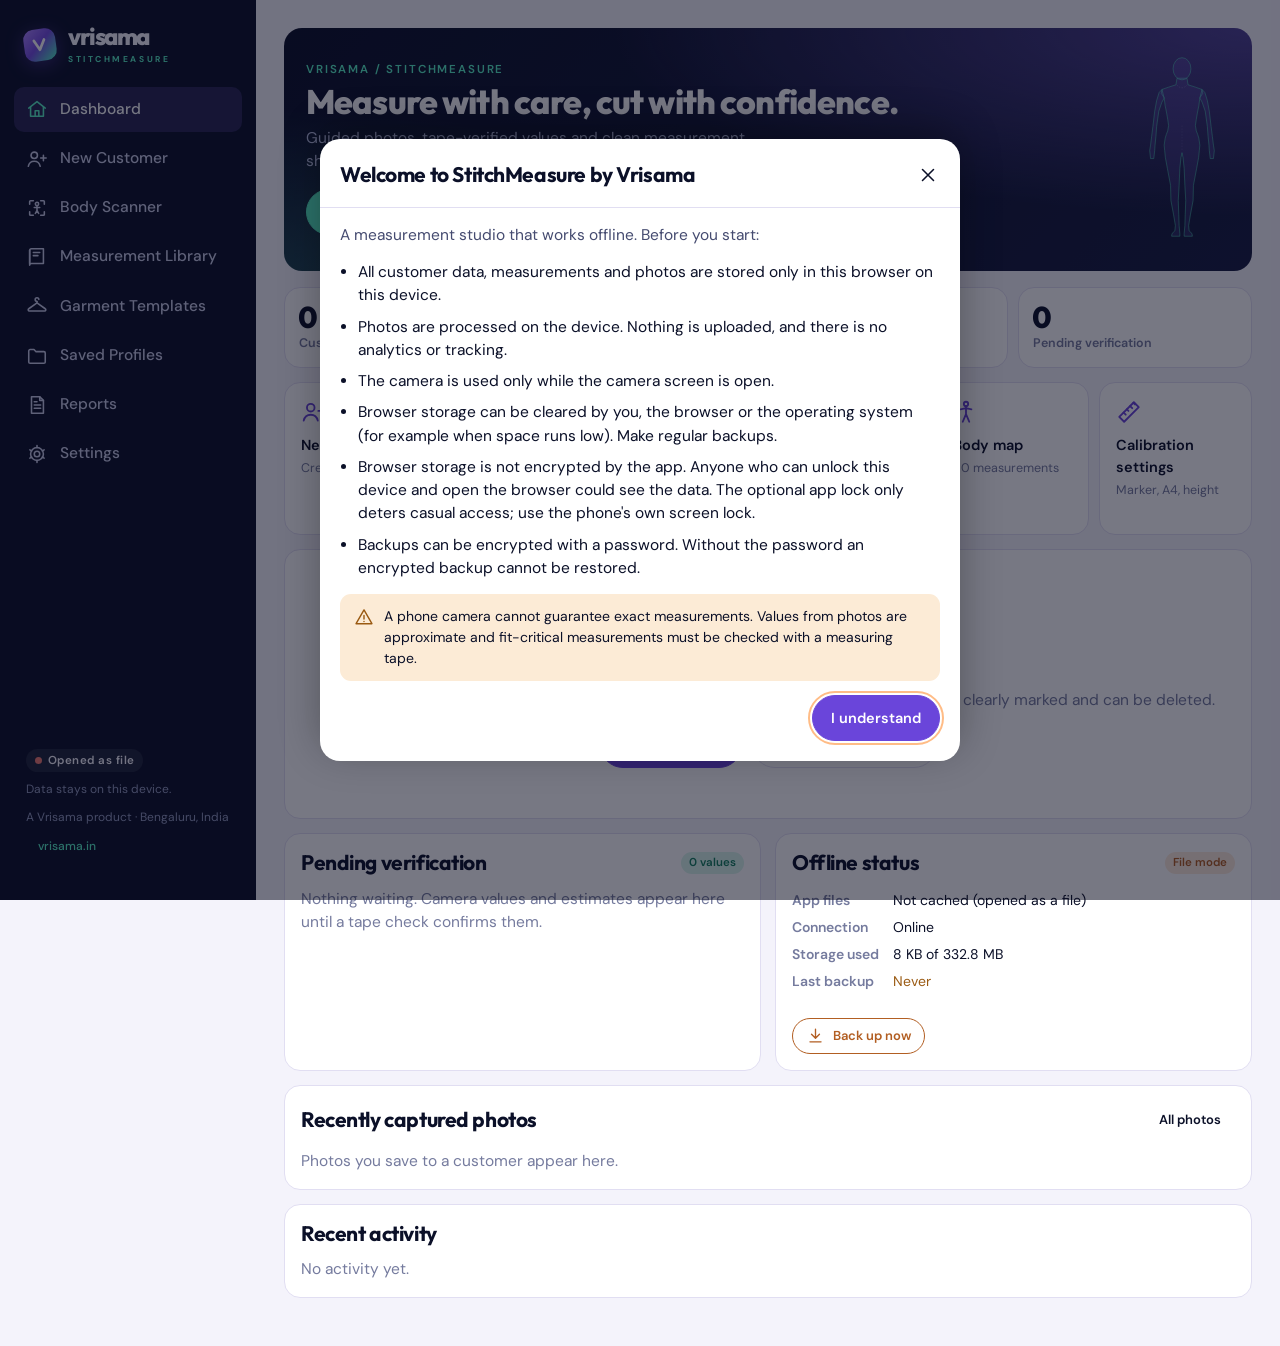
==== commit d95d2b0d: "Apply Vrisama branding: logo, colours, Outfit typeface, credits Co-Authored-By: Claude Opus 5.5 <nor" ====
--- a/StitchMeasure-AI-single.html
+++ b/StitchMeasure-AI-single.html
@@ -3,49 +3,53 @@
 <head>
 <meta charset="utf-8">
 <meta name="viewport" content="width=device-width,initial-scale=1,viewport-fit=cover">
-<title>StitchMeasure AI</title>
-<meta name="description" content="Offline body measurement studio for tailors and fashion designers.">
-<meta name="theme-color" content="#0E1B2C">
+<title>StitchMeasure by Vrisama</title>
+<meta name="description" content="StitchMeasure by Vrisama: offline body measurement studio for tailors and fashion designers.">
+<meta name="theme-color" content="#0B1028">
 <meta name="color-scheme" content="light dark">
 <meta name="apple-mobile-web-app-capable" content="yes">
 <meta name="mobile-web-app-capable" content="yes">
 <meta name="apple-mobile-web-app-status-bar-style" content="black-translucent">
 <meta name="apple-mobile-web-app-title" content="StitchMeasure">
-<link rel="icon" type="image/png" href="[data-uri]">
-<link rel="apple-touch-icon" href="[data-uri]">
+<link rel="icon" type="image/svg+xml" href="[data-uri]">
+<link rel="icon" type="image/png" href="[data-uri]">
+<link rel="apple-touch-icon" href="[data-uri]">
 <style>
-/* StitchMeasure AI — design tokens and components
+/* StitchMeasure by Vrisama — design tokens and components
  * Layout: phone = top bar + content + bottom nav; ≥900px = sidebar + content.
- * Palette: navy, ivory, white, teal, gold accents (per product brief). */
-@font-face{font-family:"Cormorant Garamond";font-weight:500;font-style:normal;font-display:swap;src:url("[data-uri]") format("woff2")}
-@font-face{font-family:"Cormorant Garamond";font-weight:600;font-style:normal;font-display:swap;src:url("[data-uri]") format("woff2")}
+ * Brand: Vrisama navy, violet → mint gradient, peach accent; Outfit display + DM Sans body. */
+@font-face{font-family:"Outfit";font-weight:600;font-style:normal;font-display:swap;src:url("[data-uri]") format("woff2")}
+@font-face{font-family:"Outfit";font-weight:700;font-style:normal;font-display:swap;src:url("[data-uri]") format("woff2")}
+@font-face{font-family:"Outfit";font-weight:800;font-style:normal;font-display:swap;src:url("[data-uri]") format("woff2")}
 @font-face{font-family:"DM Sans";font-weight:400;font-style:normal;font-display:swap;src:url("[data-uri]") format("woff2")}
 @font-face{font-family:"DM Sans";font-weight:500;font-style:normal;font-display:swap;src:url("[data-uri]") format("woff2")}
 @font-face{font-family:"DM Sans";font-weight:600;font-style:normal;font-display:swap;src:url("[data-uri]") format("woff2")}
 @font-face{font-family:"DM Sans";font-weight:700;font-style:normal;font-display:swap;src:url("[data-uri]") format("woff2")}
 
 :root{
-  --bg:#F6F3EC; --surface:#FFFFFF; --surface-2:#EFEBE2; --ink:#0E1B2C; --ink-2:#4A586C; --ink-3:#7A8698; --line:#E3DDD1;
-  --navy:#0E1B2C; --navy-2:#16294A; --ivory:#F6F3EC;
-  --teal:#1F8A84; --teal-ink:#FFFFFF; --teal-soft:#DCEFEC; --gold:#A98236; --gold-bright:#D8B76A; --gold-soft:#F4EAD3;
-  --ok:#2E7D5B; --ok-soft:#DDF0E6; --warn:#9A6212; --warn-soft:#FBEBCF; --danger:#B03A3A; --danger-soft:#F8E1DF; --info-soft:#E3EAF5;
-  --display:"Cormorant Garamond","Iowan Old Style","Palatino Linotype",Georgia,serif;
+  --bg:#F4F3FB; --surface:#FFFFFF; --surface-2:#ECEAF8; --ink:#0B1028; --ink-2:#454B70; --ink-3:#757B9E; --line:#E1DEF2;
+  --navy:#0B1028; --navy-2:#171C41; --ivory:#F8F8FF;
+  --teal:#6A45DA; --teal-ink:#FFFFFF; --teal-soft:#ECE6FF; --gold:#B25E22; --gold-bright:#FFBC86; --gold-soft:#FDEBDC;
+  --mint:#58F0C5; --violet:#9874FF;
+  --ok:#14805F; --ok-soft:#D9F5EC; --warn:#9A5A12; --warn-soft:#FCEBD6; --danger:#C0384A; --danger-soft:#FBE2E6; --info-soft:#E8E6FA;
+  --display:"Outfit","DM Sans",system-ui,-apple-system,"Segoe UI",sans-serif;
   --body:"DM Sans",system-ui,-apple-system,"Segoe UI",Roboto,sans-serif;
-  --r:14px; --r-sm:10px; --shadow:0 1px 2px rgba(14,27,44,.06),0 6px 20px rgba(14,27,44,.06);
-  --sel-bg:#0E1B2C; --sel-ink:#F6F3EC; --nav-h:68px; --top-h:58px;
-  --fig-fill:#C9D3DF; --fig-line:#8D9AAD;
+  --brand-grad:linear-gradient(135deg,#AA82FF 5%,#754DE3 48%,#4EF3C2 99%);
+  --r:16px; --r-sm:11px; --shadow:0 1px 2px rgba(11,16,40,.06),0 8px 24px rgba(52,34,128,.08);
+  --sel-bg:#0B1028; --sel-ink:#F8F8FF; --nav-h:68px; --top-h:58px;
+  --fig-fill:#DAD4F7; --fig-line:#8F86C4;
   color-scheme:light;
 }
 @media (prefers-color-scheme:dark){:root:not([data-theme="light"]){
-  --bg:#0B1522; --surface:#111F35; --surface-2:#172A46; --ink:#F2EEE5; --ink-2:#AFBACB; --ink-3:#7F8CA1; --line:#223656;
-  --teal:#3CC4B8; --teal-ink:#06201E; --teal-soft:#0F3638; --gold:#D8B76A; --gold-soft:#33291A;
-  --ok:#5CC28F; --ok-soft:#123326; --warn:#E3A34A; --warn-soft:#3A2A12; --danger:#EE7B72; --danger-soft:#3D1C1B; --info-soft:#1A2A44;
-  --shadow:0 1px 2px rgba(0,0,0,.3),0 8px 24px rgba(0,0,0,.25); --fig-fill:#2B405F; --fig-line:#5B7397; --sel-bg:#F2EEE5; --sel-ink:#0B1522; color-scheme:dark}}
+  --bg:#0B1028; --surface:#111635; --surface-2:#171C41; --ink:#F8F8FF; --ink-2:#B9C0E1; --ink-3:#929ABF; --line:rgba(210,215,255,.13);
+  --teal:#58F0C5; --teal-ink:#073A37; --teal-soft:rgba(88,240,197,.12); --gold:#FFBC86; --gold-soft:rgba(255,188,134,.13);
+  --ok:#58F0C5; --ok-soft:rgba(88,240,197,.12); --warn:#FFBC86; --warn-soft:rgba(255,188,134,.13); --danger:#FF8A9A; --danger-soft:rgba(255,138,154,.13); --info-soft:rgba(152,116,255,.16);
+  --shadow:0 1px 2px rgba(0,0,0,.3),0 10px 30px rgba(0,0,0,.3); --fig-fill:#262C5E; --fig-line:#7067B8; --sel-bg:#F8F8FF; --sel-ink:#0B1028; color-scheme:dark}}
 :root[data-theme="dark"]{
-  --bg:#0B1522; --surface:#111F35; --surface-2:#172A46; --ink:#F2EEE5; --ink-2:#AFBACB; --ink-3:#7F8CA1; --line:#223656;
-  --teal:#3CC4B8; --teal-ink:#06201E; --teal-soft:#0F3638; --gold:#D8B76A; --gold-soft:#33291A;
-  --ok:#5CC28F; --ok-soft:#123326; --warn:#E3A34A; --warn-soft:#3A2A12; --danger:#EE7B72; --danger-soft:#3D1C1B; --info-soft:#1A2A44;
-  --shadow:0 1px 2px rgba(0,0,0,.3),0 8px 24px rgba(0,0,0,.25); --fig-fill:#2B405F; --fig-line:#5B7397; --sel-bg:#F2EEE5; --sel-ink:#0B1522; color-scheme:dark}
+  --bg:#0B1028; --surface:#111635; --surface-2:#171C41; --ink:#F8F8FF; --ink-2:#B9C0E1; --ink-3:#929ABF; --line:rgba(210,215,255,.13);
+  --teal:#58F0C5; --teal-ink:#073A37; --teal-soft:rgba(88,240,197,.12); --gold:#FFBC86; --gold-soft:rgba(255,188,134,.13);
+  --ok:#58F0C5; --ok-soft:rgba(88,240,197,.12); --warn:#FFBC86; --warn-soft:rgba(255,188,134,.13); --danger:#FF8A9A; --danger-soft:rgba(255,138,154,.13); --info-soft:rgba(152,116,255,.16);
+  --shadow:0 1px 2px rgba(0,0,0,.3),0 10px 30px rgba(0,0,0,.3); --fig-fill:#262C5E; --fig-line:#7067B8; --sel-bg:#F8F8FF; --sel-ink:#0B1028; color-scheme:dark}
 
 *,*::before,*::after{box-sizing:border-box}
 html,body{height:100%}
@@ -55,8 +59,8 @@
 [hidden]{display:none!important}
 a{color:var(--teal)}
 h1,h2,h3{margin:0;text-wrap:balance}
-h1{font:600 30px/1.1 var(--display);letter-spacing:.005em}
-h2{font:600 22px/1.2 var(--display)}
+h1{font:800 30px/1.1 var(--display);letter-spacing:-.02em}
+h2{font:700 21px/1.2 var(--display);letter-spacing:-.02em}
 h3{font:600 13px/1.3 var(--body);text-transform:uppercase;letter-spacing:.09em;color:var(--ink-3)}
 p{margin:0}
 .lead{color:var(--ink-2)}
@@ -71,29 +75,33 @@
 .app{min-height:100%;display:grid;grid-template-columns:1fr}
 .sidebar{display:none}
 .topbar{position:sticky;top:0;z-index:30;height:calc(var(--top-h) + env(safe-area-inset-top,0px));padding-top:env(safe-area-inset-top,0px);padding-left:max(16px,env(safe-area-inset-left,0px));padding-right:max(16px,env(safe-area-inset-right,0px));display:flex;align-items:center;gap:10px;background:var(--navy);color:var(--ivory)}
-.topbar .title{font:600 21px/1 var(--display);flex:1;min-width:0;white-space:nowrap;overflow:hidden;text-overflow:ellipsis}
+.topbar .title{font:700 19px/1 var(--display);letter-spacing:-.02em;flex:1;min-width:0;white-space:nowrap;overflow:hidden;text-overflow:ellipsis}
 .topbar .icon-btn{color:var(--ivory)}
-.brand-mark{width:30px;height:30px;flex:none}
+.brand-mark{width:32px;height:32px;flex:none;display:grid;place-items:center;border-radius:10px;background:var(--brand-grad);transform:rotate(-8deg);box-shadow:0 4px 18px rgba(118,76,221,.4)}
+.brand-mark svg{width:60%;height:60%}
+.wordmark{display:flex;flex-direction:column;line-height:.9}
+.wordmark b{font:800 24px/.9 "Outfit",sans-serif;letter-spacing:-.06em;color:#F8F8FF}
+.wordmark small{font:800 8.5px/1.3 var(--body);letter-spacing:.3em;color:#58F0C5;margin-top:6px}
 .status-pill{display:inline-flex;align-items:center;gap:6px;font:600 11.5px/1 var(--body);letter-spacing:.04em;padding:6px 9px;border-radius:999px;background:rgba(255,255,255,.08);color:var(--ivory);white-space:nowrap}
 .status-pill .dot{width:7px;height:7px;border-radius:50%;background:var(--gold-bright)}
-.status-pill.ready .dot{background:#3CC4B8}
+.status-pill.ready .dot{background:#58F0C5}
 .status-pill.off .dot{background:#EE7B72}
 main.content{padding-left:max(16px,env(safe-area-inset-left,0px));padding-right:max(16px,env(safe-area-inset-right,0px));padding-block:18px calc(var(--nav-h) + 28px + env(safe-area-inset-bottom,0px));max-width:1080px;width:100%;margin:0 auto;min-width:0}
 .bottomnav{position:fixed;left:0;right:0;bottom:0;z-index:40;background:var(--surface);border-top:1px solid var(--line);display:grid;grid-template-columns:repeat(5,1fr);padding:6px max(6px,env(safe-area-inset-left,0px)) calc(6px + env(safe-area-inset-bottom,0px)) max(6px,env(safe-area-inset-right,0px))}
 .bottomnav a{display:flex;flex-direction:column;align-items:center;gap:3px;padding:6px 2px;color:var(--ink-3);text-decoration:none;font:600 11px/1.1 var(--body);border-radius:12px;min-height:52px;justify-content:center}
 .bottomnav a.on{color:var(--teal)}
-.bottomnav a.scan .ic{width:28px;height:28px;padding:10px;box-sizing:content-box;background:var(--navy);color:var(--gold-bright);border-radius:50%;margin-top:-26px;box-shadow:0 4px 14px rgba(14,27,44,.3);border:3px solid var(--surface)}
+.bottomnav a.scan .ic{width:28px;height:28px;padding:10px;box-sizing:content-box;background:var(--brand-grad);color:#fff;border-radius:50%;margin-top:-26px;box-shadow:0 4px 14px rgba(11,16,40,.3);border:3px solid var(--surface)}
 @media (min-width:900px){
   .app{grid-template-columns:256px 1fr}
   .sidebar{display:flex;flex-direction:column;gap:4px;position:sticky;top:0;height:100vh;background:var(--navy);color:var(--ivory);padding:22px 14px;overflow:auto}
   .sidebar .brand{display:flex;align-items:center;gap:10px;padding:4px 10px 18px}
-  .sidebar .brand b{font:600 22px/1 var(--display)}
-  .sidebar .brand small{display:block;font:600 10px/1.2 var(--body);letter-spacing:.14em;text-transform:uppercase;color:var(--gold-bright)}
-  .sidebar a{display:flex;align-items:center;gap:12px;padding:11px 12px;border-radius:10px;color:#C9D2E0;text-decoration:none;font-weight:500}
+  
+  .sidebar .brand{gap:12px;display:flex;align-items:center;text-decoration:none}
+  .sidebar a:not(.brand){display:flex;align-items:center;gap:12px;padding:11px 12px;border-radius:10px;color:#C9CCE8;text-decoration:none;font-weight:500}
   .sidebar a:hover{background:rgba(255,255,255,.06);color:#fff}
-  .sidebar a.on{background:rgba(60,196,184,.14);color:#fff}
-  .sidebar a.on .ic{color:#3CC4B8}
-  .sidebar .side-foot{margin-top:auto;padding:12px;font-size:12px;color:#8E9BB0}
+  .sidebar a.on{background:rgba(152,116,255,.2);color:#fff}
+  .sidebar a.on .ic{color:#58F0C5}
+  .sidebar .side-foot{margin-top:auto;padding:12px;font-size:12px;color:#929ABF}
   .bottomnav{display:none}
   .topbar{display:none}
   main.content{padding-block:28px 48px;padding-left:max(28px,env(safe-area-inset-left,0px));padding-right:max(28px,env(safe-area-inset-right,0px))}
@@ -101,7 +109,7 @@
 
 /* ---------- page furniture ---------- */
 .page-head{display:flex;align-items:flex-end;justify-content:space-between;gap:12px;flex-wrap:wrap;margin-bottom:18px}
-.page-head .eyebrow{font:600 11.5px/1 var(--body);letter-spacing:.14em;text-transform:uppercase;color:var(--gold);margin-bottom:6px}
+.page-head .eyebrow{font:700 11px/1 var(--body);letter-spacing:.24em;text-transform:uppercase;color:var(--teal);margin-bottom:6px}
 .page-head p{color:var(--ink-2);margin-top:6px;max-width:62ch}
 .stack{display:grid;gap:14px}
 .stack-sm{display:grid;gap:8px}
@@ -114,12 +122,12 @@
 .card h2+p,.card h2+.lead{margin-top:4px}
 .card-head{display:flex;justify-content:space-between;align-items:center;gap:10px;margin-bottom:12px;flex-wrap:wrap}
 .divider{height:1px;background:var(--line);margin:4px 0}
-.hero{background:linear-gradient(135deg,var(--navy) 0%,var(--navy-2) 100%);color:var(--ivory);border-radius:18px;padding:22px;display:grid;grid-template-columns:1fr auto;gap:18px;align-items:center;position:relative;overflow:hidden}
-.hero h1{color:#fff;font-size:32px}
-.hero p{color:#C4CDDB;margin-top:6px;max-width:44ch}
-.hero .eyebrow{color:var(--gold-bright);font:600 11.5px/1 var(--body);letter-spacing:.16em;text-transform:uppercase;margin-bottom:8px}
+.hero{background:radial-gradient(120% 140% at 100% 0%,rgba(152,116,255,.45) 0%,transparent 55%),radial-gradient(90% 120% at 0% 100%,rgba(88,240,197,.22) 0%,transparent 55%),linear-gradient(135deg,#0B1028 0%,#171C41 100%);color:var(--ivory);border-radius:18px;padding:22px;display:grid;grid-template-columns:1fr auto;gap:18px;align-items:center;position:relative;overflow:hidden}
+.hero h1{color:#fff;font-size:34px;letter-spacing:-.025em}
+.hero p{color:#B9C0E1;margin-top:6px;max-width:44ch}
+.hero .eyebrow{color:var(--mint);font:600 11.5px/1 var(--body);letter-spacing:.16em;text-transform:uppercase;margin-bottom:8px}
 .hero .hero-fig{width:96px;opacity:.95}
-.hero .hero-fig .fig-fill{fill:rgba(255,255,255,.1);stroke:rgba(216,183,106,.8)}
+.hero .hero-fig .fig-fill{fill:rgba(152,116,255,.18);stroke:rgba(88,240,197,.85)}
 .hero .btn-row{margin-top:16px}
 @media (max-width:520px){.hero{grid-template-columns:1fr}.hero .hero-fig{display:none}}
 
@@ -131,8 +139,8 @@
 .btn.primary:hover{filter:brightness(1.05)}
 .btn.navy{background:var(--sel-bg);border-color:var(--sel-bg);color:var(--sel-ink)}
 .btn.gold{background:transparent;border-color:var(--gold);color:var(--gold)}
-.hero .btn.gold{color:var(--gold-bright);border-color:var(--gold-bright)}
-.hero .btn.primary{background:#3CC4B8;border-color:#3CC4B8;color:#06201E}
+.hero .btn.gold{color:#F8F8FF;border-color:rgba(248,248,255,.35)}
+.hero .btn.primary{background:#58F0C5;border-color:#58F0C5;color:#073A37}
 .btn.ghost{background:transparent;border-color:transparent}
 .btn.danger{color:var(--danger);border-color:var(--danger);background:transparent}
 .btn.danger.solid{background:var(--danger);color:#fff}
@@ -153,7 +161,7 @@
 input[type=range]{width:100%;accent-color:var(--teal)}
 .seg{display:inline-flex;background:var(--surface-2);border-radius:999px;padding:3px;gap:2px;flex-wrap:wrap}
 .seg button{border:0;background:transparent;color:var(--ink-2);font:600 13px/1 var(--body);padding:9px 13px;border-radius:999px;cursor:pointer;min-height:36px}
-.seg button[aria-pressed="true"]{background:var(--surface);color:var(--ink);box-shadow:0 1px 3px rgba(14,27,44,.12)}
+.seg button[aria-pressed="true"]{background:var(--surface);color:var(--ink);box-shadow:0 1px 3px rgba(11,16,40,.12)}
 .form-grid{display:grid;grid-template-columns:repeat(auto-fit,minmax(210px,1fr));gap:14px}
 .search{position:relative}
 .search .ic{position:absolute;left:12px;top:50%;transform:translateY(-50%);color:var(--ink-3);width:19px}
@@ -180,7 +188,7 @@
 /* ---------- KPI tiles (real counts) ---------- */
 .kpis{display:grid;grid-template-columns:repeat(auto-fit,minmax(140px,1fr));gap:10px}
 .kpi{background:var(--surface);border:1px solid var(--line);border-radius:var(--r);padding:14px;text-decoration:none;color:inherit;display:grid;gap:2px}
-.kpi b{font:600 30px/1 var(--body);font-variant-numeric:lining-nums tabular-nums;letter-spacing:-.01em}
+.kpi b{font:800 30px/1 var(--display);letter-spacing:-.03em;font-variant-numeric:lining-nums tabular-nums;letter-spacing:-.01em}
 .kpi span{font-size:12.5px;color:var(--ink-3);font-weight:600}
 .kpi.attn b{color:var(--warn)}
 .tiles{display:grid;grid-template-columns:repeat(auto-fit,minmax(150px,1fr));gap:10px}
@@ -254,7 +262,7 @@
 .kv dd{margin:0}
 
 /* ---------- sheet (modal) ---------- */
-.sheet-wrap{position:fixed;inset:0;z-index:100;background:rgba(6,12,22,.55);display:flex;align-items:flex-end;justify-content:center;animation:fade .15s}
+.sheet-wrap{position:fixed;inset:0;z-index:100;background:rgba(8,10,30,.55);display:flex;align-items:flex-end;justify-content:center;animation:fade .15s}
 .sheet{background:var(--surface);width:100%;max-width:640px;max-height:92vh;border-radius:20px 20px 0 0;display:flex;flex-direction:column;box-shadow:0 -10px 40px rgba(0,0,0,.3);animation:up .2s ease-out}
 .sheet.wide{max-width:920px}
 .sheet-head{display:flex;align-items:center;gap:10px;padding:14px 10px 10px 20px;border-bottom:1px solid var(--line)}
@@ -264,7 +272,7 @@
 @keyframes up{from{transform:translateY(30px);opacity:.6}to{transform:none;opacity:1}}
 @keyframes fade{from{opacity:0}to{opacity:1}}
 
-.toast{position:fixed;left:50%;transform:translateX(-50%);bottom:calc(var(--nav-h) + 18px + env(safe-area-inset-bottom,0px));z-index:120;background:var(--navy);color:var(--ivory);padding:12px 18px;border-radius:14px;font-weight:600;font-size:14px;max-width:min(92vw,520px);box-shadow:0 8px 30px rgba(0,0,0,.3);text-align:center}
+.toast{border:1px solid rgba(152,116,255,.45);position:fixed;left:50%;transform:translateX(-50%);bottom:calc(var(--nav-h) + 18px + env(safe-area-inset-bottom,0px));z-index:120;background:#171C41;color:#F8F8FF;padding:12px 18px;border-radius:14px;font-weight:600;font-size:14px;max-width:min(92vw,520px);box-shadow:0 8px 30px rgba(0,0,0,.3);text-align:center}
 .toast.err{background:var(--danger);color:#fff}
 @media (min-width:900px){.toast{bottom:28px}}
 
@@ -283,7 +291,7 @@
 .photo-grid{display:grid;grid-template-columns:repeat(auto-fill,minmax(130px,1fr));gap:10px}
 .photo-card{position:relative;border-radius:var(--r-sm);overflow:hidden;background:var(--surface-2);aspect-ratio:3/4;border:1px solid var(--line);cursor:pointer;padding:0;max-width:100%}
 .photo-card img{width:100%;height:100%;object-fit:cover;display:block}
-.photo-card .cap{position:absolute;left:0;right:0;bottom:0;padding:16px 8px 6px;background:linear-gradient(transparent,rgba(6,12,22,.8));color:#fff;font-size:12px;font-weight:600;text-align:left}
+.photo-card .cap{position:absolute;left:0;right:0;bottom:0;padding:16px 8px 6px;background:linear-gradient(transparent,rgba(8,10,30,.8));color:#fff;font-size:12px;font-weight:600;text-align:left}
 .photo-card.need{display:grid;place-items:center;text-align:center;color:var(--ink-3);font-size:13px;font-weight:600;border-style:dashed;padding:10px}
 
 /* ---------- camera (full screen) ---------- */
@@ -291,7 +299,7 @@
 .cam-top{display:flex;align-items:center;gap:6px;padding:calc(8px + env(safe-area-inset-top,0px)) max(10px,env(safe-area-inset-right,0px)) 8px max(10px,env(safe-area-inset-left,0px));background:linear-gradient(rgba(0,0,0,.75),transparent);position:absolute;top:0;left:0;right:0;z-index:5}
 .cam-top .title{flex:1;font-weight:600;font-size:15px;min-width:0;white-space:nowrap;overflow:hidden;text-overflow:ellipsis}
 .cam .icon-btn{color:#fff;background:rgba(0,0,0,.45);width:46px;height:46px}
-.cam .icon-btn[aria-pressed="true"]{background:#3CC4B8;color:#06201E}
+.cam .icon-btn[aria-pressed="true"]{background:#58F0C5;color:#073A37}
 .cam-stage-wrap{flex:1;display:flex;align-items:center;justify-content:center;overflow:hidden;position:relative}
 .cam-stage{position:relative;max-width:100%;max-height:100%}
 .cam-stage video{display:block;width:100%;height:100%;object-fit:fill;background:#111}
@@ -299,15 +307,15 @@
 .cam-layer{position:absolute;inset:0;pointer-events:none}
 .cam-outline{position:absolute;pointer-events:auto;touch-action:none;cursor:grab}
 .cam-outline svg{width:100%;height:100%;display:block}
-.cam-guide{position:absolute;left:50%;transform:translateX(-50%);top:calc(64px + env(safe-area-inset-top,0px));z-index:6;max-width:min(92vw,440px);width:max-content;background:rgba(6,12,22,.78);border:1px solid rgba(255,255,255,.15);padding:9px 14px;border-radius:14px;font-weight:600;font-size:14.5px;text-align:center;display:grid;gap:3px}
-.cam-guide.ok{border-color:#3CC4B8}
+.cam-guide{position:absolute;left:50%;transform:translateX(-50%);top:calc(64px + env(safe-area-inset-top,0px));z-index:6;max-width:min(92vw,440px);width:max-content;background:rgba(8,10,30,.78);border:1px solid rgba(255,255,255,.15);padding:9px 14px;border-radius:14px;font-weight:600;font-size:14.5px;text-align:center;display:grid;gap:3px}
+.cam-guide.ok{border-color:#58F0C5}
 .cam-guide.warn{border-color:#E3A34A}
-.cam-guide small{font-weight:500;color:#C4CDDB;font-size:12.5px}
+.cam-guide small{font-weight:500;color:#B9C0E1;font-size:12.5px}
 .cam-bottom{position:absolute;left:0;right:0;bottom:0;z-index:5;padding:14px max(14px,env(safe-area-inset-right,0px)) calc(16px + env(safe-area-inset-bottom,0px)) max(14px,env(safe-area-inset-left,0px));background:linear-gradient(transparent,rgba(0,0,0,.8));display:grid;gap:12px}
 .cam-views{display:flex;gap:6px;overflow-x:auto;scrollbar-width:none;justify-content:safe center}
 .cam-views::-webkit-scrollbar{display:none}
 .cam-views button{flex:none;border:1px solid rgba(255,255,255,.3);background:rgba(0,0,0,.4);color:#fff;font:600 12.5px/1 var(--body);padding:9px 12px;border-radius:999px;cursor:pointer}
-.cam-views button[aria-pressed="true"]{background:#fff;color:#0E1B2C}
+.cam-views button[aria-pressed="true"]{background:#fff;color:#0B1028}
 .cam-actions{display:grid;grid-template-columns:1fr auto 1fr;align-items:center}
 .cam-actions .l{display:flex;gap:8px}
 .cam-actions .r{display:flex;gap:8px;justify-content:flex-end}
@@ -316,60 +324,60 @@
 .shutter:active span{transform:scale(.9)}
 .countdown{position:absolute;inset:0;display:grid;place-items:center;font:600 120px/1 var(--display);color:#fff;text-shadow:0 4px 30px rgba(0,0,0,.6);z-index:7;pointer-events:none}
 .cam-panel{position:absolute;right:max(10px,env(safe-area-inset-right,0px));top:calc(64px + env(safe-area-inset-top,0px));z-index:8;width:min(300px,calc(100vw - 20px));background:rgba(10,18,32,.92);border:1px solid rgba(255,255,255,.12);border-radius:16px;padding:14px;display:grid;gap:12px;max-height:calc(100vh - 220px);overflow:auto;font-size:13.5px}
-.cam-panel label{display:grid;gap:5px;font-weight:600;color:#DCE3EE}
-.cam-panel select{background:#16243B;color:#fff;border-color:#2B3F60;min-height:40px;padding:8px 10px;font-size:14px}
+.cam-panel label{display:grid;gap:5px;font-weight:600;color:#DADDF5}
+.cam-panel select{background:#171C41;color:#fff;border-color:#323A72;min-height:40px;padding:8px 10px;font-size:14px}
 .cam-panel .check{color:#fff;display:flex}
 .cam-panel .btn{min-height:38px;font-size:13px;background:transparent;color:#fff;border-color:rgba(255,255,255,.35)}
 .cam-msg{position:absolute;inset:0;display:grid;place-items:center;padding:24px;text-align:center;z-index:4}
 .cam-msg .box{max-width:420px;display:grid;gap:14px;justify-items:center}
-.cam-msg .btn{background:#fff;color:#0E1B2C;border-color:#fff}
+.cam-msg .btn{background:#fff;color:#0B1028;border-color:#fff}
 .cam-msg .btn.ghost{background:transparent;color:#fff;border-color:rgba(255,255,255,.4)}
 
 /* ---------- photo review & editor ---------- */
-.review-img{background:#0B1522;border-radius:var(--r);display:flex;justify-content:center;overflow:hidden}
+.review-img{background:#080C20;border-radius:var(--r);display:flex;justify-content:center;overflow:hidden}
 .review-img img,.review-img canvas{max-height:52vh;width:auto;max-width:100%;display:block}
-.editor{position:fixed;inset:0;z-index:95;background:#0B1522;color:#fff;display:flex;flex-direction:column}
-.ed-top{display:flex;align-items:center;gap:4px;padding:calc(6px + env(safe-area-inset-top,0px)) max(8px,env(safe-area-inset-right,0px)) 6px max(8px,env(safe-area-inset-left,0px));background:#0E1B2C;border-bottom:1px solid #22375A}
+.editor{position:fixed;inset:0;z-index:95;background:#080C20;color:#fff;display:flex;flex-direction:column}
+.ed-top{display:flex;align-items:center;gap:4px;padding:calc(6px + env(safe-area-inset-top,0px)) max(8px,env(safe-area-inset-right,0px)) 6px max(8px,env(safe-area-inset-left,0px));background:#0B1028;border-bottom:1px solid #2A3060}
 .ed-top .title{flex:1;min-width:0;font-weight:600;white-space:nowrap;overflow:hidden;text-overflow:ellipsis}
 .editor .icon-btn{color:#fff}
-.editor .icon-btn[aria-pressed="true"]{background:#3CC4B8;color:#06201E}
+.editor .icon-btn[aria-pressed="true"]{background:#58F0C5;color:#073A37}
 .editor .icon-btn:disabled{opacity:.35}
-.ed-stage{flex:1;position:relative;overflow:hidden;touch-action:none;background:repeating-conic-gradient(#0E1B2C 0 25%,#0B1522 0 50%) 0 0/24px 24px}
+.ed-stage{flex:1;position:relative;overflow:hidden;touch-action:none;background:repeating-conic-gradient(#0B1028 0 25%,#080C20 0 50%) 0 0/24px 24px}
 .ed-stage canvas{position:absolute;inset:0;width:100%;height:100%}
-.ed-tools{display:flex;gap:4px;padding:6px max(8px,env(safe-area-inset-left,0px));background:#0E1B2C;border-top:1px solid #22375A;overflow-x:auto;scrollbar-width:none}
+.ed-tools{display:flex;gap:4px;padding:6px max(8px,env(safe-area-inset-left,0px));background:#0B1028;border-top:1px solid #2A3060;overflow-x:auto;scrollbar-width:none}
 .ed-tools::-webkit-scrollbar{display:none}
-.ed-tools button{flex:none;display:flex;flex-direction:column;align-items:center;gap:3px;min-width:64px;padding:8px 6px;border:0;border-radius:12px;background:transparent;color:#C9D2E0;font:600 11px/1.1 var(--body);cursor:pointer}
-.ed-tools button[aria-pressed="true"]{background:rgba(60,196,184,.18);color:#3CC4B8}
-.ed-panel{background:#111F35;border-top:1px solid #22375A;padding:12px max(14px,env(safe-area-inset-left,0px)) calc(12px + env(safe-area-inset-bottom,0px));display:grid;gap:10px;max-height:44vh;overflow:auto;font-size:14px}
-.ed-panel .field{color:#C9D2E0}
-.ed-panel select,.ed-panel input[type=number],.ed-panel input[type=text]{background:#0B1522;color:#fff;border-color:#2B3F60}
+.ed-tools button{flex:none;display:flex;flex-direction:column;align-items:center;gap:3px;min-width:64px;padding:8px 6px;border:0;border-radius:12px;background:transparent;color:#C9CCE8;font:600 11px/1.1 var(--body);cursor:pointer}
+.ed-tools button[aria-pressed="true"]{background:rgba(88,240,197,.18);color:#58F0C5}
+.ed-panel{background:#111635;border-top:1px solid #2A3060;padding:12px max(14px,env(safe-area-inset-left,0px)) calc(12px + env(safe-area-inset-bottom,0px));display:grid;gap:10px;max-height:44vh;overflow:auto;font-size:14px}
+.ed-panel .field{color:#C9CCE8}
+.ed-panel select,.ed-panel input[type=number],.ed-panel input[type=text]{background:#080C20;color:#fff;border-color:#323A72}
 .ed-panel .btn{background:transparent;color:#fff;border-color:rgba(255,255,255,.3)}
-.ed-panel .btn.primary{background:#3CC4B8;border-color:#3CC4B8;color:#06201E}
-.ed-panel .notice{background:#172A46;color:#E8EDF5}
+.ed-panel .btn.primary{background:#58F0C5;border-color:#58F0C5;color:#073A37}
+.ed-panel .notice{background:#171C41;color:#E8EAFB}
 .ed-panel .notice.warn{background:#3A2A12}
 .ed-panel .notice.danger{background:#3D1C1B}
 .ed-panel .notice.ok{background:#123326}
 .ed-panel .check{color:#fff}
-.ed-hint{font-size:13px;color:#AFBACB}
+.ed-hint{font-size:13px;color:#B9C0E1}
 .ed-lines{display:grid;gap:6px}
-.ed-line{display:flex;gap:8px;align-items:center;background:#0B1522;border:1px solid #22375A;border-radius:10px;padding:8px 10px}
-.ed-line .v{font-weight:700;font-variant-numeric:tabular-nums;color:#3CC4B8;white-space:nowrap}
+.ed-line{display:flex;gap:8px;align-items:center;background:#080C20;border:1px solid #2A3060;border-radius:10px;padding:8px 10px}
+.ed-line .v{font-weight:700;font-variant-numeric:tabular-nums;color:#58F0C5;white-space:nowrap}
 .ed-line .n{flex:1;min-width:0;font-size:13px}
 .ed-line select{min-height:36px;padding:6px 8px;font-size:13px}
 
 /* ---------- report ---------- */
-.report{background:#fff;color:#0E1B2C;border-radius:var(--r);padding:22px;border:1px solid var(--line);display:grid;gap:14px;font-size:13.5px}
-.rep-head{display:grid;gap:14px;border-bottom:2px solid #0E1B2C;padding-bottom:14px}
-.rep-brand{font:600 11px/1 var(--body);letter-spacing:.16em;text-transform:uppercase;color:#A98236}
-.report h1{font-size:30px;color:#0E1B2C}
+.report{background:#fff;color:#0B1028;border-radius:var(--r);padding:22px;border:1px solid var(--line);display:grid;gap:14px;font-size:13.5px}
+.rep-head{display:grid;gap:14px;border-bottom:2px solid #0B1028;padding-bottom:14px}
+.rep-brand{font:700 11px/1 var(--body);letter-spacing:.24em;text-transform:uppercase;color:#6A45DA}
+.report h1{font-size:30px;color:#0B1028;letter-spacing:-.02em}
 .report h3{color:#4A586C;margin-top:6px}
 .rep-meta{display:grid;grid-template-columns:repeat(auto-fit,minmax(150px,1fr));gap:8px 16px;margin:0}
 .rep-meta dt{font-size:11px;text-transform:uppercase;letter-spacing:.08em;color:#7A8698;font-weight:600}
 .rep-meta dd{margin:2px 0 0;font-weight:600}
-.rep-summary{font-weight:600;color:#1F8A84}
+.rep-summary{font-weight:600;color:#6A45DA}
 .rep-scroll{overflow-x:auto}
 .rep-table{width:100%;border-collapse:collapse;font-variant-numeric:tabular-nums}
-.rep-table th{text-align:left;font-size:11px;text-transform:uppercase;letter-spacing:.06em;color:#4A586C;border-bottom:1.5px solid #0E1B2C;padding:7px 6px;white-space:nowrap}
+.rep-table th{text-align:left;font-size:11px;text-transform:uppercase;letter-spacing:.06em;color:#4A586C;border-bottom:1.5px solid #0B1028;padding:7px 6px;white-space:nowrap}
 .rep-table td{border-bottom:1px solid #E3DDD1;padding:7px 6px;vertical-align:top}
 .rep-table .num{text-align:right;white-space:nowrap}
 .rep-table tr.flag td{background:#FDF3E0}
@@ -407,7 +415,7 @@
 <body>
 <div class="app" id="app">
   <nav class="sidebar" aria-label="Main">
-    <div class="brand"><img class="brand-mark" src="[data-uri]" alt=""><div><b>StitchMeasure</b><small>AI · Offline studio</small></div></div>
+    <a class="brand" href="#/" aria-label="StitchMeasure by Vrisama, dashboard" style="padding:4px 10px 18px;background:none"><span class="brand-mark" aria-hidden="true"><svg viewBox="0 0 64 64"><path d="M15 17 31 49 49 17" fill="none" stroke="#fff" stroke-width="9" stroke-linejoin="round" stroke-linecap="round"/></svg></span><span class="wordmark"><b>vrisama</b><small>STITCHMEASURE</small></span></a>
     <a href="#/" data-nav="dashboard"><span data-ic="home"></span>Dashboard</a>
     <a href="#/new-customer" data-nav="new-customer"><span data-ic="userPlus"></span>New Customer</a>
     <a href="#/scan" data-nav="scan"><span data-ic="scan"></span>Body Scanner</a>
@@ -420,8 +428,8 @@
   </nav>
   <div class="main-col">
     <header class="topbar">
-      <img class="brand-mark" src="[data-uri]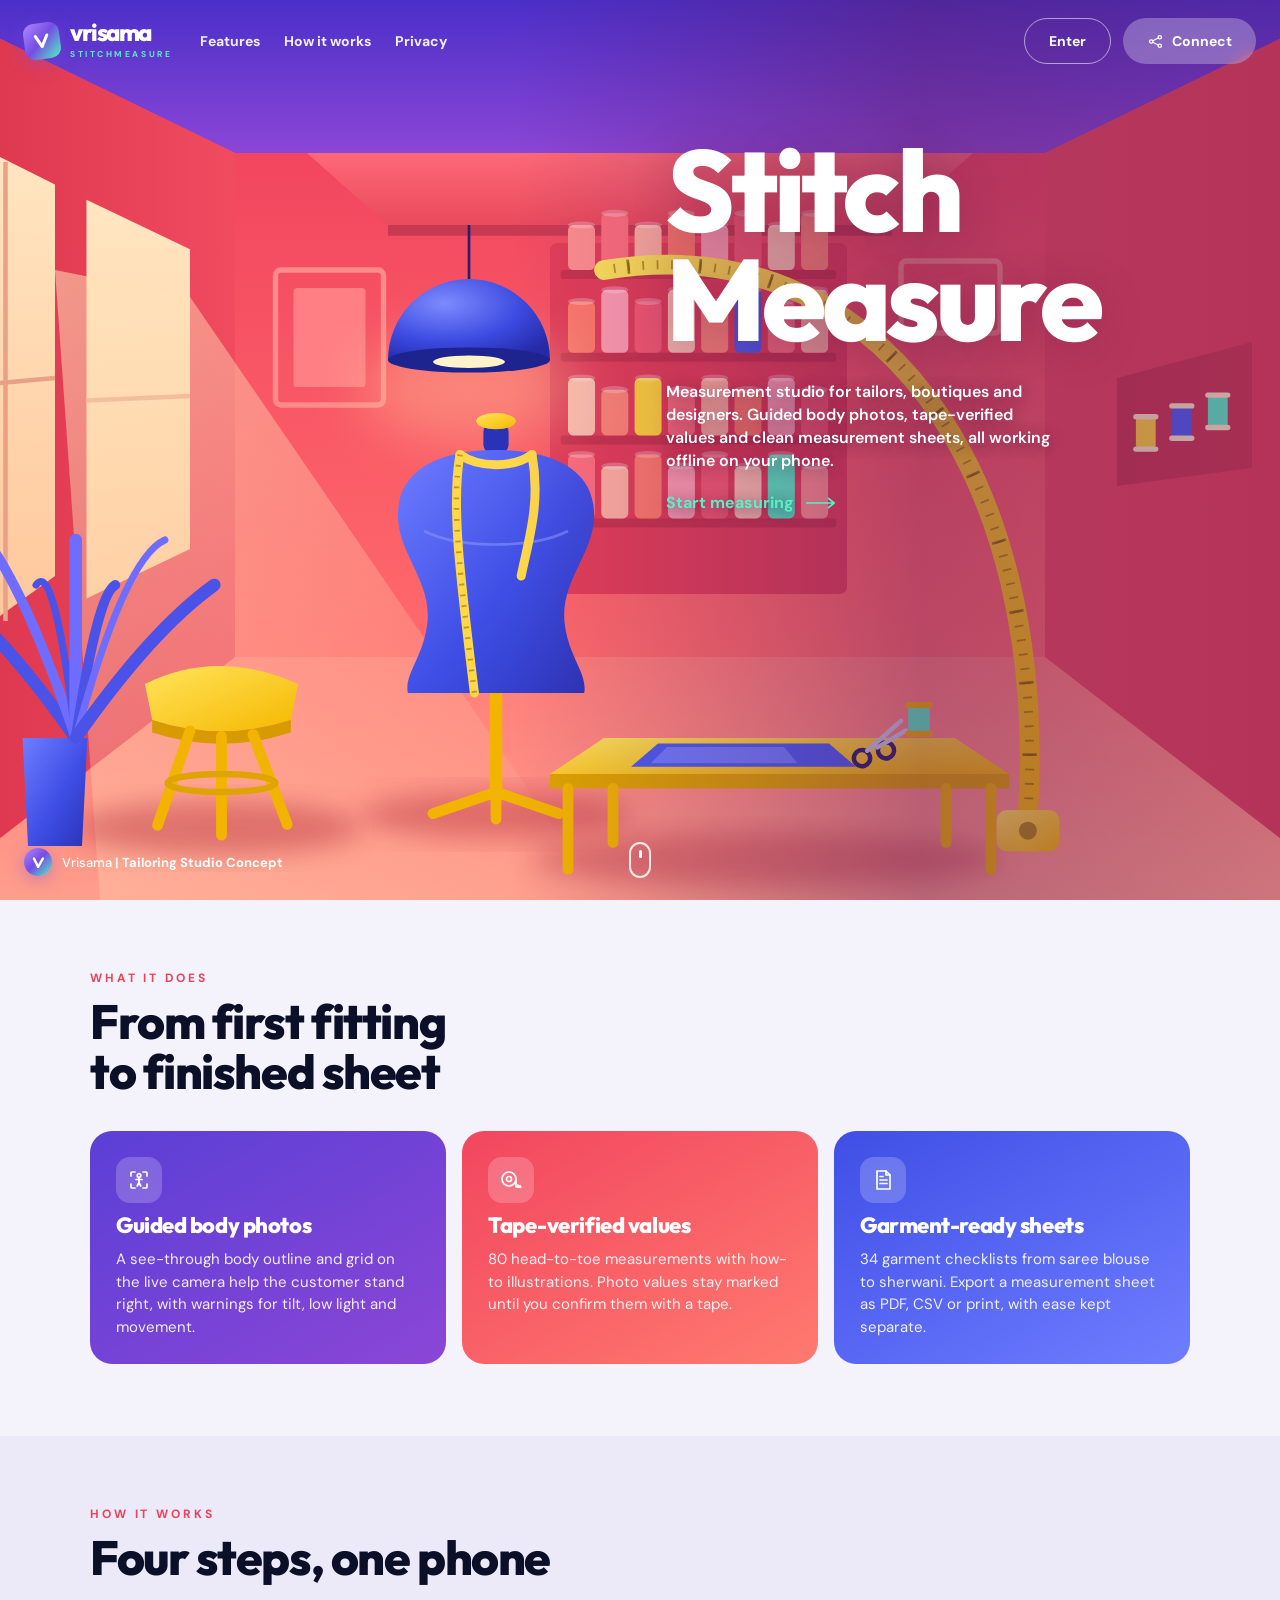
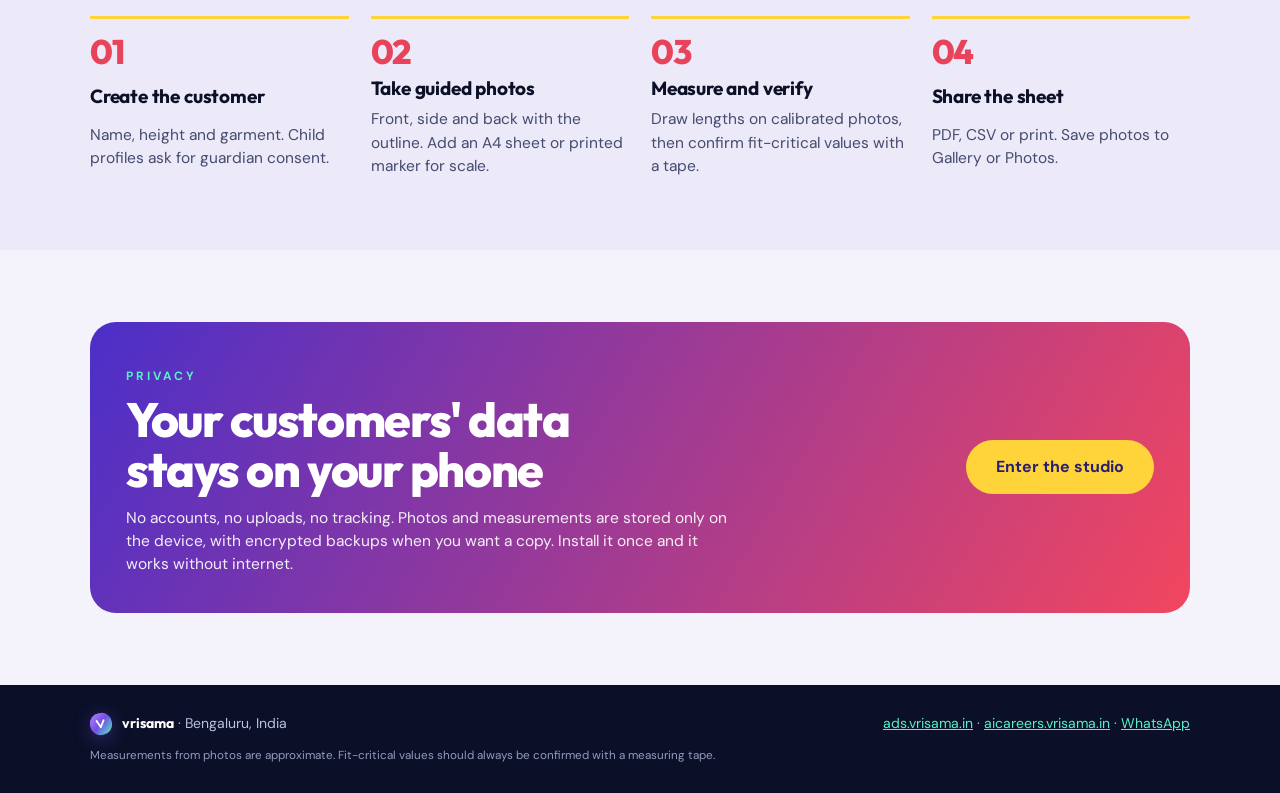
==== commit 5e7f2b43: "Add illustrated landing page (tailoring studio hero, features, how it works, privacy) Co-Authored-By" ====
--- a/StitchMeasure-AI-single.html
+++ b/StitchMeasure-AI-single.html
@@ -409,6 +409,91 @@
 }
 
 body:has(.editor) .toast,body:has(.cam) .toast{bottom:auto;top:calc(70px + env(safe-area-inset-top,0px))}
+
+/* ---------- public landing page (#welcome) ----------
+ * Full-bleed illustrated hero: purple ceiling into coral room, giant white
+ * Outfit headline, mint text link, pill buttons, scroll mouse. */
+body.landing .sidebar,body.landing .topbar,body.landing .bottomnav{display:none!important}
+body.landing .app{display:block}
+body.landing main.content{max-width:none;padding:0}
+.ld-hero{position:relative;min-height:100svh;min-height:100vh;overflow:hidden;background:#f2465f;color:#fff;isolation:isolate}
+@supports (min-height:100svh){.ld-hero{min-height:100svh}}
+.ld-scene{position:absolute;inset:0;width:100%;height:100%;z-index:-2;max-width:none}
+.ld-scrim{position:absolute;inset:0;z-index:-1;background:linear-gradient(90deg,transparent 40%,rgba(90,25,90,.42) 72%,rgba(90,25,90,.3) 100%);pointer-events:none}
+.ld-nav{display:flex;align-items:center;gap:28px;padding:calc(18px + env(safe-area-inset-top,0px)) max(24px,env(safe-area-inset-right,0px)) 0 max(24px,env(safe-area-inset-left,0px))}
+.ld-logo{display:flex;align-items:center;gap:10px;color:#fff;text-decoration:none}
+.ld-logo .brand-mark{width:36px;height:36px}
+.ld-logo-text{display:flex;flex-direction:column;font:800 24px/.85 "Outfit",sans-serif;letter-spacing:-.06em}
+.ld-logo-text small{font:800 8.5px/1.3 var(--body);letter-spacing:.3em;color:#58F0C5;margin-top:6px}
+.ld-links{display:flex;gap:24px}
+.ld-links a{color:#fff;text-decoration:none;font:700 14px/1 var(--body);opacity:.92}
+.ld-links a:hover{opacity:1;text-decoration:underline;text-underline-offset:6px}
+.ld-actions{margin-left:auto;display:flex;gap:12px;align-items:center}
+.ld-pill{display:inline-flex;align-items:center;gap:8px;min-height:46px;padding:0 24px;border-radius:999px;font:700 14px/1 var(--body);text-decoration:none;color:#fff;white-space:nowrap}
+.ld-pill .ic{width:17px;height:17px}
+.ld-pill.ghost{border:1.5px solid rgba(255,255,255,.55)}
+.ld-pill.ghost:hover{background:rgba(255,255,255,.12)}
+.ld-pill.solid{background:rgba(255,255,255,.28);backdrop-filter:blur(8px);-webkit-backdrop-filter:blur(8px)}
+.ld-pill.solid:hover{background:rgba(255,255,255,.38)}
+.ld-copy{position:absolute;left:52%;top:15%;right:max(24px,env(safe-area-inset-right,0px));max-width:620px}
+.ld-copy h1{font:800 clamp(64px,9vw,136px)/.95 "Outfit",sans-serif;letter-spacing:-.035em;color:#fff;text-shadow:0 6px 40px rgba(90,20,60,.25);text-wrap:balance}
+.ld-copy p{margin-top:26px;max-width:36ch;font:600 clamp(15px,1.25vw,18px)/1.45 var(--body);color:#fff;text-shadow:0 2px 14px rgba(70,15,60,.55)}
+.ld-cta{display:inline-flex;align-items:center;gap:12px;margin-top:22px;color:#58F0C5;text-shadow:0 2px 12px rgba(40,10,80,.5);font:700 16px/1 var(--body);text-decoration:none}
+.ld-cta svg{width:30px;height:12px;transition:transform .2s}
+.ld-cta:hover svg{transform:translateX(5px)}
+.ld-credit{position:absolute;left:max(24px,env(safe-area-inset-left,0px));bottom:calc(24px + env(safe-area-inset-bottom,0px));display:flex;align-items:center;gap:10px;font:500 13px/1 var(--body);color:#fff}
+.ld-credit b{font-weight:700}
+.ld-avatar .brand-mark{width:28px;height:28px;border-radius:50%;transform:none}
+.ld-mouse{position:absolute;left:50%;bottom:calc(22px + env(safe-area-inset-bottom,0px));transform:translateX(-50%);width:22px;height:36px;border:2px solid rgba(255,255,255,.85);border-radius:12px;display:flex;justify-content:center}
+.ld-mouse span{width:3px;height:8px;border-radius:2px;background:#fff;margin-top:6px;animation:ldwheel 1.8s ease-in-out infinite}
+@keyframes ldwheel{0%{transform:translateY(0);opacity:1}70%{transform:translateY(10px);opacity:0}100%{opacity:0}}
+@media (max-width:900px){
+  .ld-links{display:none}
+  .ld-hero{background:linear-gradient(180deg,#5a35d4 0%,#4b2fc9 46%)}
+  .ld-scene{top:auto;bottom:0;height:54%}
+  .ld-copy{left:max(24px,env(safe-area-inset-left,0px));right:max(24px,env(safe-area-inset-right,0px));top:92px}
+  .ld-scrim{background:linear-gradient(180deg,transparent 40%,rgba(139,70,214,.0) 46%,transparent 100%)}
+  .ld-credit b{display:none}
+}
+@media (max-width:520px){
+  .ld-nav{gap:12px}
+  .ld-pill{padding:0 16px;min-height:42px}
+  .ld-pill.solid .ic{display:none}
+  .ld-logo-text{font-size:21px}
+  .ld-copy h1{font-size:clamp(56px,17vw,80px)}
+}
+.ld-section{padding-block:72px;padding-left:max(24px,env(safe-area-inset-left,0px));padding-right:max(24px,env(safe-area-inset-right,0px));background:var(--bg)}
+.ld-section.alt{background:var(--surface-2)}
+.ld-wrap{max-width:1100px;margin:0 auto}
+.ld-eyebrow{font:700 12px/1 var(--body);letter-spacing:.24em;text-transform:uppercase;color:#E8435A;margin-bottom:12px}
+.ld-section h2{font:800 clamp(30px,4vw,48px)/1.05 "Outfit",sans-serif;letter-spacing:-.03em;max-width:20ch}
+.ld-cards{display:grid;grid-template-columns:repeat(auto-fit,minmax(250px,1fr));gap:16px;margin-top:34px}
+.ld-card{border-radius:22px;padding:26px;color:#fff;display:grid;gap:10px;align-content:start;min-height:230px}
+.ld-card.c1{background:linear-gradient(150deg,#5b3fd6,#8b46d6)}
+.ld-card.c2{background:linear-gradient(150deg,#f2465f,#ff7a6f)}
+.ld-card.c3{background:linear-gradient(150deg,#3f4fe6,#6f7dff)}
+.ld-card h3{font:800 22px/1.15 "Outfit",sans-serif;color:#fff;text-transform:none;letter-spacing:-.02em}
+.ld-card p{color:rgba(255,255,255,.9);font-size:15px}
+.ld-ic{width:46px;height:46px;border-radius:14px;background:rgba(255,255,255,.2);display:grid;place-items:center}
+.ld-ic .ic{width:24px;height:24px}
+.ld-steps{list-style:none;padding:0;margin:34px 0 0;display:grid;grid-template-columns:repeat(auto-fit,minmax(220px,1fr));gap:22px}
+.ld-steps li{display:grid;gap:8px;border-top:3px solid #FFD43B;padding-top:16px}
+.ld-steps b{font:800 34px/1 "Outfit",sans-serif;color:#E8435A;letter-spacing:-.03em}
+.ld-steps h3{font:700 19px/1.2 "Outfit",sans-serif;color:var(--ink);text-transform:none;letter-spacing:-.01em}
+.ld-steps p{color:var(--ink-2)}
+.ld-privacy{display:flex;gap:28px;align-items:center;justify-content:space-between;flex-wrap:wrap;background:linear-gradient(120deg,#4b2fc9,#f2465f);border-radius:26px;padding:36px;color:#fff}
+.ld-privacy .ld-eyebrow{color:#58F0C5}
+.ld-privacy h2{color:#fff}
+.ld-privacy p{max-width:56ch;margin-top:12px;color:rgba(255,255,255,.92)}
+.ld-pill.big{background:#FFD43B;color:#2a1f6e;min-height:54px;padding:0 30px;font-size:16px}
+.ld-pill.big:hover{filter:brightness(1.05)}
+.ld-footer{background:#0B1028;color:#B9C0E1;padding-block:28px calc(28px + env(safe-area-inset-bottom,0px));padding-left:max(24px,env(safe-area-inset-left,0px));padding-right:max(24px,env(safe-area-inset-right,0px));font-size:14px}
+.ld-footer .ld-wrap{display:flex;flex-wrap:wrap;gap:12px 24px;align-items:center;justify-content:space-between}
+.ld-footer .brand-mark{width:22px;height:22px;display:inline-grid;vertical-align:middle;margin-right:6px}
+.ld-footer b{color:#fff;font-family:"Outfit",sans-serif}
+.ld-footer a{color:#58F0C5}
+.ld-footer small{flex-basis:100%;color:#929ABF}
+@media (prefers-reduced-motion:reduce){.ld-mouse span{animation:none}}
 
 </style>
 </head>
@@ -2856,7 +2941,7 @@
   SM.views = SM.views || {};
 
   const TITLES = {
-    dashboard: "Dashboard", "new-customer": "New customer", customers: "Saved profiles", customer: "Customer", "edit-customer": "Edit customer",
+    welcome: "StitchMeasure", dashboard: "Dashboard", "new-customer": "New customer", customers: "Saved profiles", customer: "Customer", "edit-customer": "Edit customer",
     session: "Measurements", scan: "Body scanner", library: "Measurement library", measure: "Measurement", templates: "Garment templates",
     template: "Template", reports: "Reports", report: "Report", settings: "Settings", more: "More", photos: "Photo library", compare: "Compare", poses: "Pose references"
   };
@@ -2899,7 +2984,8 @@
       const raw = (location.hash || "#/").replace(/^#\/?/, "").split("#")[0];
       const parts = raw.split("/").filter(Boolean).map(decodeURIComponent);
       const name = parts[0] || "dashboard";
-      const view = SM.views[name] ? name : "dashboard";
+      const view = !location.hash && SM.views.welcome ? "welcome" : (SM.views[name] ? name : "dashboard");
+      document.body.classList.toggle("landing", view === "welcome");
       app.route = { name: view, args: parts.slice(1) };
       U.$$("[data-nav]").forEach((a) => {
         const n = a.getAttribute("data-nav");
@@ -2914,6 +3000,7 @@
       el.innerHTML = "";
       try { await SM.views[view](el, app.route.args); }
       catch (e) { console.error(e); el.innerHTML = `<div class="notice danger">${SM.icon("warn")}<div><b>${t("Something went wrong on this screen.")}</b><br>${U.esc(e.message)}</div></div>`; }
+      if (view !== "welcome" && !app.settings.privacyAccepted && !app._privShown && SM.privacyFirstRun) { app._privShown = true; SM.privacyFirstRun(); }
       if (!app._noScroll) root.scrollTo(0, 0);
       app._noScroll = false;
     },
@@ -3109,7 +3196,7 @@
 
   SM.views.more = async function (el) {
     el.innerHTML = app.head({ title: t("More") }) + `<div class="list">
-      ${[["#/new-customer", "userPlus", "New customer", "Create a customer profile"], ["#/templates", "hanger", "Garment templates", "Checklists for every garment"], ["#/reports", "report", "Reports", "Measurement sheets and exports"], ["#/photos", "image", "Photo library", "Saved photos by customer and view"], ["#/poses", "body", "Pose references", "How to stand for each photo"], ["#/settings", "settings", "Settings", "Units, privacy, backup, calibration"]]
+      ${[["#/new-customer", "userPlus", "New customer", "Create a customer profile"], ["#/templates", "hanger", "Garment templates", "Checklists for every garment"], ["#/reports", "report", "Reports", "Measurement sheets and exports"], ["#/photos", "image", "Photo library", "Saved photos by customer and view"], ["#/poses", "body", "Pose references", "How to stand for each photo"], ["#/settings", "settings", "Settings", "Units, privacy, backup, calibration"], ["index.html", "home", "StitchMeasure home page", "The public welcome page"]]
       .map(([h, i, n, s]) => `<a class="list-item" href="${h}"><span class="avatar">${SM.icon(i)}</span><span class="main"><span class="t">${t(n)}</span><span class="s">${t(s)}</span></span>${SM.icon("chevron")}</a>`).join("")}
     </div>`;
   };
@@ -5117,6 +5204,183 @@
 })();
 
 </script>
+<script>/* src/components/landing.js */
+/* Public landing page (stitchmeasure.vrisama.in with no #route).
+ * Full-bleed illustrated hero (original SVG scene: a tailoring studio),
+ * then short sections, then "Enter" into the app. */
+(function () {
+  "use strict";
+  const SM = window.SM, U = SM.util, t = SM.t;
+  const WA = "https://wa.me/918088648210?text=" + encodeURIComponent("Hi Vrisama, I would like to know more about StitchMeasure.\n(From stitchmeasure.vrisama.in)");
+
+  /* ---------- original illustration: a tailoring studio ---------- */
+  function scene() {
+    const tick = [];
+    for (let i = 0; i <= 60; i++) tick.push(i);
+    return `<svg class="ld-scene" viewBox="0 0 1600 1000" preserveAspectRatio="xMidYMid slice" aria-hidden="true" xmlns="http://www.w3.org/2000/svg">
+<defs>
+  <linearGradient id="ceil" x1="0" y1="0" x2="0" y2="1"><stop offset="0" stop-color="#4b2fc9"/><stop offset="1" stop-color="#8b46d6"/></linearGradient>
+  <linearGradient id="back" x1="0" y1="0" x2="0" y2="1"><stop offset="0" stop-color="#f2465f"/><stop offset="1" stop-color="#ff6a6c"/></linearGradient>
+  <linearGradient id="lwall" x1="0" y1="0" x2="1" y2="0"><stop offset="0" stop-color="#d9324c"/><stop offset="1" stop-color="#f04b5f"/></linearGradient>
+  <linearGradient id="rwall" x1="1" y1="0" x2="0" y2="0"><stop offset="0" stop-color="#d63a55"/><stop offset="1" stop-color="#ee4a5e"/></linearGradient>
+  <linearGradient id="floor" x1="0" y1="0" x2="0" y2="1"><stop offset="0" stop-color="#ff7d7a"/><stop offset="1" stop-color="#ff9e8c"/></linearGradient>
+  <linearGradient id="win" x1="0" y1="0" x2="0" y2="1"><stop offset="0" stop-color="#ffe7c2"/><stop offset="1" stop-color="#ffc59a"/></linearGradient>
+  <linearGradient id="ray" x1="0" y1="0" x2="1" y2="1"><stop offset="0" stop-color="#ffe2b8" stop-opacity=".55"/><stop offset="1" stop-color="#ffe2b8" stop-opacity="0"/></linearGradient>
+  <linearGradient id="blue" x1="0" y1="0" x2="1" y2="1"><stop offset="0" stop-color="#6f7dff"/><stop offset=".55" stop-color="#3f4fe6"/><stop offset="1" stop-color="#2a33b8"/></linearGradient>
+  <radialGradient id="dome" cx=".35" cy=".3" r=".8"><stop offset="0" stop-color="#7d8bff"/><stop offset=".6" stop-color="#3b49e0"/><stop offset="1" stop-color="#232aa8"/></radialGradient>
+  <linearGradient id="yel" x1="0" y1="0" x2="1" y2="1"><stop offset="0" stop-color="#ffe45c"/><stop offset="1" stop-color="#f6b800"/></linearGradient>
+  <linearGradient id="soff" x1="0" y1="0" x2="0" y2="1"><stop offset="0" stop-color="#ff6b78"/><stop offset="1" stop-color="#e94a5c"/></linearGradient>
+  <filter id="soft" x="-30%" y="-30%" width="160%" height="160%"><feGaussianBlur stdDeviation="14"/></filter>
+  <filter id="glow" x="-50%" y="-50%" width="200%" height="200%"><feGaussianBlur stdDeviation="30"/></filter>
+</defs>
+<!-- room -->
+<polygon points="0,0 1600,0 1250,170 350,170" fill="url(#ceil)"/>
+<polygon points="0,0 350,170 350,730 0,1000" fill="url(#lwall)"/>
+<polygon points="1600,0 1250,170 1250,730 1600,1000" fill="url(#rwall)"/>
+<rect x="350" y="170" width="900" height="560" fill="url(#back)"/>
+<polygon points="0,1000 350,730 1250,730 1600,1000" fill="url(#floor)"/>
+<!-- dropped ceiling beam -->
+<polygon points="430,170 1170,170 1080,250 520,250" fill="url(#soff)" opacity=".95"/>
+<polygon points="520,250 1080,250 1080,262 520,262" fill="#c93a52"/>
+<!-- left windows + light -->
+<polygon points="40,150 150,205 150,640 40,720" fill="url(#win)"/>
+<polygon points="185,222 300,277 300,610 185,665" fill="url(#win)"/>
+<polygon points="95,180 95,690" stroke="#e8a184" stroke-width="5"/><line x1="40" y1="430" x2="150" y2="420" stroke="#e8a184" stroke-width="5"/><line x1="185" y1="445" x2="300" y2="440" stroke="#e8a184" stroke-width="5"/>
+<polygon points="150,300 300,330 760,1000 200,1000" fill="url(#ray)"/>
+<!-- back wall frames -->
+<rect x="395" y="300" width="120" height="150" rx="6" fill="none" stroke="#ff8a8a" stroke-width="6"/>
+<rect x="415" y="320" width="80" height="110" rx="4" fill="#ff7f84"/>
+<rect x="1090" y="290" width="110" height="80" rx="6" fill="none" stroke="#ff8a8a" stroke-width="6"/>
+<!-- fabric shelving -->
+<g>
+  <rect x="700" y="270" width="330" height="390" rx="8" fill="#e23e58"/>
+  ${[0, 1, 2, 3].map((r) => `<rect x="712" y="${300 + r * 92}" width="306" height="10" rx="3" fill="#c7334d"/>`).join("")}
+  ${[0, 1, 2, 3].map((r) => [0, 1, 2, 3, 4, 5, 6, 7].map((c) => {
+    const pal = ["#ff8f8f", "#ff6f7d", "#ffb0a0", "#ff7a6b", "#ff9db0", "#f75a72", "#ffc0b0", "#ff8576"];
+    const special = (r === 1 && c === 5) ? "#4b5cf0" : (r === 2 && c === 2) ? "#ffd43b" : (r === 3 && c === 6) ? "#58f0c5" : pal[(r * 3 + c) % pal.length];
+    const h = 50 + ((r * 7 + c * 13) % 26);
+    return `<rect x="${720 + c * 37}" y="${300 + r * 92 - h}" width="30" height="${h}" rx="6" fill="${special}"/><ellipse cx="${735 + c * 37}" cy="${300 + r * 92 - h}" rx="15" ry="4" fill="#ffffff" opacity=".25"/>`;
+  }).join("")).join("")}
+</g>
+<!-- hanging lamp -->
+<line x1="610" y1="250" x2="610" y2="330" stroke="#2a1f6e" stroke-width="3"/>
+<ellipse cx="610" cy="430" rx="120" ry="60" fill="#ffd9a0" opacity=".35" filter="url(#glow)"/>
+<path d="M520,400 A90,90 0 0 1 700,400 Z" fill="url(#dome)"/>
+<ellipse cx="610" cy="400" rx="90" ry="14" fill="#1d238f"/>
+<ellipse cx="610" cy="402" rx="40" ry="7" fill="#fff4c9"/>
+<!-- measuring tape arc (like an arc lamp) -->
+<path d="M1230,920 C1260,520 1060,250 760,300" fill="none" stroke="url(#yel)" stroke-width="22" stroke-linecap="round"/>
+<path d="M1230,920 C1260,520 1060,250 760,300" fill="none" stroke="#7a5a00" stroke-width="10" stroke-dasharray="2 14" opacity=".55"/>
+<path d="M1230,920 C1260,520 1060,250 760,300" fill="none" stroke="#7a5a00" stroke-width="16" stroke-dasharray="3 77" opacity=".7"/>
+<rect x="1196" y="900" width="70" height="46" rx="12" fill="url(#yel)"/><circle cx="1231" cy="923" r="10" fill="#7a5a00" opacity=".6"/>
+<!-- shadows -->
+<ellipse cx="640" cy="905" rx="150" ry="26" fill="#b8323f" opacity=".45" filter="url(#soft)"/>
+<ellipse cx="330" cy="920" rx="160" ry="30" fill="#b8323f" opacity=".45" filter="url(#soft)"/>
+<ellipse cx="940" cy="955" rx="260" ry="30" fill="#b8323f" opacity=".4" filter="url(#soft)"/>
+<!-- plant by the window -->
+<g>
+  <path d="M120,820 l26,0 l-6,120 l-60,0 l-6,-120 z" fill="url(#blue)" transform="translate(40 0)"/>
+  ${[-70, -45, -20, 0, 20, 45, 70].map((a, i) => `<path d="M173,820 q${a * 1.2},-${120 + (i % 3) * 40} ${a * 2.2},-${170 + (i % 2) * 50}" fill="none" stroke="${i % 2 ? "#6f6dff" : "#4b52e8"}" stroke-width="${14 - (i % 3) * 3}" stroke-linecap="round"/>`).join("")}
+</g>
+<!-- yellow tailor's stool -->
+<g>
+  <path d="M250,760 q80,-40 170,0 l-8,40 q-77,25 -154,0 z" fill="url(#yel)"/>
+  <path d="M258,800 q77,25 154,0 l0,14 q-77,25 -154,0 z" fill="#d79a00"/>
+  <path d="M300,812 l-36,105 M370,816 l38,100 M335,818 l0,110" stroke="#f2b400" stroke-width="12" stroke-linecap="round"/>
+  <ellipse cx="335" cy="870" rx="60" ry="10" fill="none" stroke="#e0a400" stroke-width="7"/>
+</g>
+<!-- dress form (mannequin) -->
+<g>
+  <line x1="640" y1="760" x2="640" y2="880" stroke="#f2b400" stroke-width="14" stroke-linecap="round"/>
+  <path d="M640,880 l-70,24 M640,880 l70,24 M640,880 l0,30" stroke="#f2b400" stroke-width="12" stroke-linecap="round"/>
+  <rect x="626" y="470" width="28" height="34" rx="10" fill="#2a33b8"/>
+  <ellipse cx="640" cy="468" rx="22" ry="9" fill="url(#yel)"/>
+  <path d="M640,500 C700,500 742,520 748,560 C756,610 712,640 716,690 C720,730 742,748 738,770 L542,770 C538,748 560,730 564,690 C568,640 524,610 532,560 C538,520 580,500 640,500 Z" fill="url(#blue)"/>
+  <path d="M560,590 C600,610 680,610 720,590" fill="none" stroke="#8792ff" stroke-width="3" opacity=".6"/>
+  <path d="M600,505 C590,560 600,640 616,770" fill="none" stroke="#ffd84a" stroke-width="10" stroke-linecap="round"/>
+  <path d="M680,505 C690,560 676,600 668,640" fill="none" stroke="#ffd84a" stroke-width="10" stroke-linecap="round"/>
+  <path d="M600,505 C620,520 660,520 680,505" fill="none" stroke="#ffd84a" stroke-width="10" stroke-linecap="round"/>
+  <path d="M600,505 C590,560 600,640 616,770" fill="none" stroke="#7a5a00" stroke-width="6" stroke-dasharray="2 10" opacity=".5"/>
+</g>
+<!-- cutting table -->
+<g>
+  <polygon points="760,820 1150,820 1210,860 700,860" fill="url(#yel)"/>
+  <rect x="700" y="860" width="510" height="16" fill="#e0a400"/>
+  <path d="M720,876 l0,90 M1190,876 l0,90 M770,876 l0,60 M1140,876 l0,60" stroke="#f2b400" stroke-width="12" stroke-linecap="round"/>
+  <polygon points="820,826 1010,826 1040,852 790,852" fill="#4b5cf0"/>
+  <polygon points="830,830 960,830 975,848 812,848" fill="#6f7dff"/>
+  <g transform="translate(1060 838) rotate(-18)"><circle cx="-14" cy="0" r="9" fill="none" stroke="#2a1f6e" stroke-width="5"/><circle cx="14" cy="0" r="9" fill="none" stroke="#2a1f6e" stroke-width="5"/><path d="M-6,-6 L40,-26 M6,-6 L42,-14" stroke="#c9cce8" stroke-width="5" stroke-linecap="round"/></g>
+  <g transform="translate(1110 812)"><rect x="-12" y="-28" width="24" height="30" rx="5" fill="#58f0c5"/><rect x="-15" y="-32" width="30" height="7" rx="3" fill="#f2b400"/><rect x="-15" y="0" width="30" height="7" rx="3" fill="#f2b400"/></g>
+</g>
+<!-- right niche with spools -->
+<polygon points="1330,420 1480,380 1480,520 1330,540" fill="#c93850"/>
+${[0, 1, 2].map((i) => `<g transform="translate(${1362 + i * 40} ${500 - i * 12})"><rect x="-11" y="-36" width="22" height="34" rx="4" fill="${["#ffd43b", "#4b5cf0", "#58f0c5"][i]}"/><rect x="-14" y="-40" width="28" height="6" rx="3" fill="#ffe7c2"/><rect x="-14" y="-4" width="28" height="6" rx="3" fill="#ffe7c2"/></g>`).join("")}
+</svg>`;
+  }
+
+  SM.views.welcome = async function (el) {
+    const V = '<span class="brand-mark" aria-hidden="true"><svg viewBox="0 0 64 64"><path d="M15 17 31 49 49 17" fill="none" stroke="#fff" stroke-width="9" stroke-linejoin="round" stroke-linecap="round"/></svg></span>';
+    el.innerHTML = `
+      <section class="ld-hero" id="top">
+        ${scene()}
+        <div class="ld-scrim" aria-hidden="true"></div>
+        <header class="ld-nav">
+          <a class="ld-logo" href="#/" aria-label="StitchMeasure by Vrisama">${V}<span class="ld-logo-text">vrisama<small>STITCHMEASURE</small></span></a>
+          <nav class="ld-links" aria-label="Page"><a href="#features" data-anchor>${t("Features")}</a><a href="#how" data-anchor>${t("How it works")}</a><a href="#privacy" data-anchor>${t("Privacy")}</a></nav>
+          <div class="ld-actions"><a class="ld-pill ghost" href="#/">${t("Enter")}</a><a class="ld-pill solid" href="${WA}" target="_blank" rel="noopener">${SM.icon("share")}${t("Connect")}</a></div>
+        </header>
+        <div class="ld-copy">
+          <h1>Stitch<br>Measure</h1>
+          <p>${t("Measurement studio for tailors, boutiques and designers. Guided body photos, tape-verified values and clean measurement sheets, all working offline on your phone.")}</p>
+          <a class="ld-cta" href="#/">${t("Start measuring")} <svg viewBox="0 0 32 12" aria-hidden="true"><path d="M0 6h30M24 1l6 5-6 5" fill="none" stroke="currentColor" stroke-width="1.8" stroke-linecap="round" stroke-linejoin="round"/></svg></a>
+        </div>
+        <div class="ld-credit"><span class="ld-avatar">${V}</span><span>Vrisama <b>| Tailoring Studio Concept</b></span></div>
+        <a class="ld-mouse" href="#features" data-anchor aria-label="${t("Scroll to features")}"><span></span></a>
+      </section>
+
+      <section class="ld-section" id="features">
+        <div class="ld-wrap">
+          <p class="ld-eyebrow">${t("What it does")}</p>
+          <h2>${t("From first fitting to finished sheet")}</h2>
+          <div class="ld-cards">
+            <article class="ld-card c1"><span class="ld-ic">${SM.icon("scan")}</span><h3>${t("Guided body photos")}</h3><p>${t("A see-through body outline and grid on the live camera help the customer stand right, with warnings for tilt, low light and movement.")}</p></article>
+            <article class="ld-card c2"><span class="ld-ic">${SM.icon("tape")}</span><h3>${t("Tape-verified values")}</h3><p>${t("80 head-to-toe measurements with how-to illustrations. Photo values stay marked until you confirm them with a tape.")}</p></article>
+            <article class="ld-card c3"><span class="ld-ic">${SM.icon("report")}</span><h3>${t("Garment-ready sheets")}</h3><p>${t("34 garment checklists from saree blouse to sherwani. Export a measurement sheet as PDF, CSV or print, with ease kept separate.")}</p></article>
+          </div>
+        </div>
+      </section>
+
+      <section class="ld-section alt" id="how">
+        <div class="ld-wrap">
+          <p class="ld-eyebrow">${t("How it works")}</p>
+          <h2>${t("Four steps, one phone")}</h2>
+          <ol class="ld-steps">
+            <li><b>01</b><h3>${t("Create the customer")}</h3><p>${t("Name, height and garment. Child profiles ask for guardian consent.")}</p></li>
+            <li><b>02</b><h3>${t("Take guided photos")}</h3><p>${t("Front, side and back with the outline. Add an A4 sheet or printed marker for scale.")}</p></li>
+            <li><b>03</b><h3>${t("Measure and verify")}</h3><p>${t("Draw lengths on calibrated photos, then confirm fit-critical values with a tape.")}</p></li>
+            <li><b>04</b><h3>${t("Share the sheet")}</h3><p>${t("PDF, CSV or print. Save photos to Gallery or Photos.")}</p></li>
+          </ol>
+        </div>
+      </section>
+
+      <section class="ld-section" id="privacy">
+        <div class="ld-wrap ld-privacy">
+          <div><p class="ld-eyebrow">${t("Privacy")}</p><h2>${t("Your customers' data stays on your phone")}</h2>
+          <p>${t("No accounts, no uploads, no tracking. Photos and measurements are stored only on the device, with encrypted backups when you want a copy. Install it once and it works without internet.")}</p></div>
+          <a class="ld-pill big" href="#/">${t("Enter the studio")}</a>
+        </div>
+      </section>
+
+      <footer class="ld-footer"><div class="ld-wrap">
+        <span>${V} <b>vrisama</b> · Bengaluru, India</span>
+        <span><a href="https://ads.vrisama.in" target="_blank" rel="noopener">ads.vrisama.in</a> · <a href="https://aicareers.vrisama.in" target="_blank" rel="noopener">aicareers.vrisama.in</a> · <a href="${WA}" target="_blank" rel="noopener">WhatsApp</a></span>
+        <small>${t("Measurements from photos are approximate. Fit-critical values should always be confirmed with a measuring tape.")}</small>
+      </div></footer>`;
+    U.$$("[data-anchor]", el).forEach((a) => (a.onclick = (e) => { e.preventDefault(); const n = U.$(a.getAttribute("href")); if (n) n.scrollIntoView({ behavior: "smooth" }); }));
+  };
+})();
+
+</script>
 <script>/* src/components/boot.js */
 /* Start-up: settings, app lock, privacy notice, service worker, router. */
 (function () {
@@ -5152,6 +5416,7 @@
     });
   }
 
+  SM.privacyFirstRun = privacyFirstRun;
   async function boot() {
     await SM.db.open();
     await SM.settings.load();
@@ -5159,7 +5424,6 @@
     if (app.settings.pinEnabled) await lockScreen();
     window.addEventListener("hashchange", () => app.render());
     await app.render();
-    if (!app.settings.privacyAccepted) privacyFirstRun();
 
     if (!window.SM_SINGLE_FILE && "serviceWorker" in navigator && location.protocol !== "file:") {
       try {
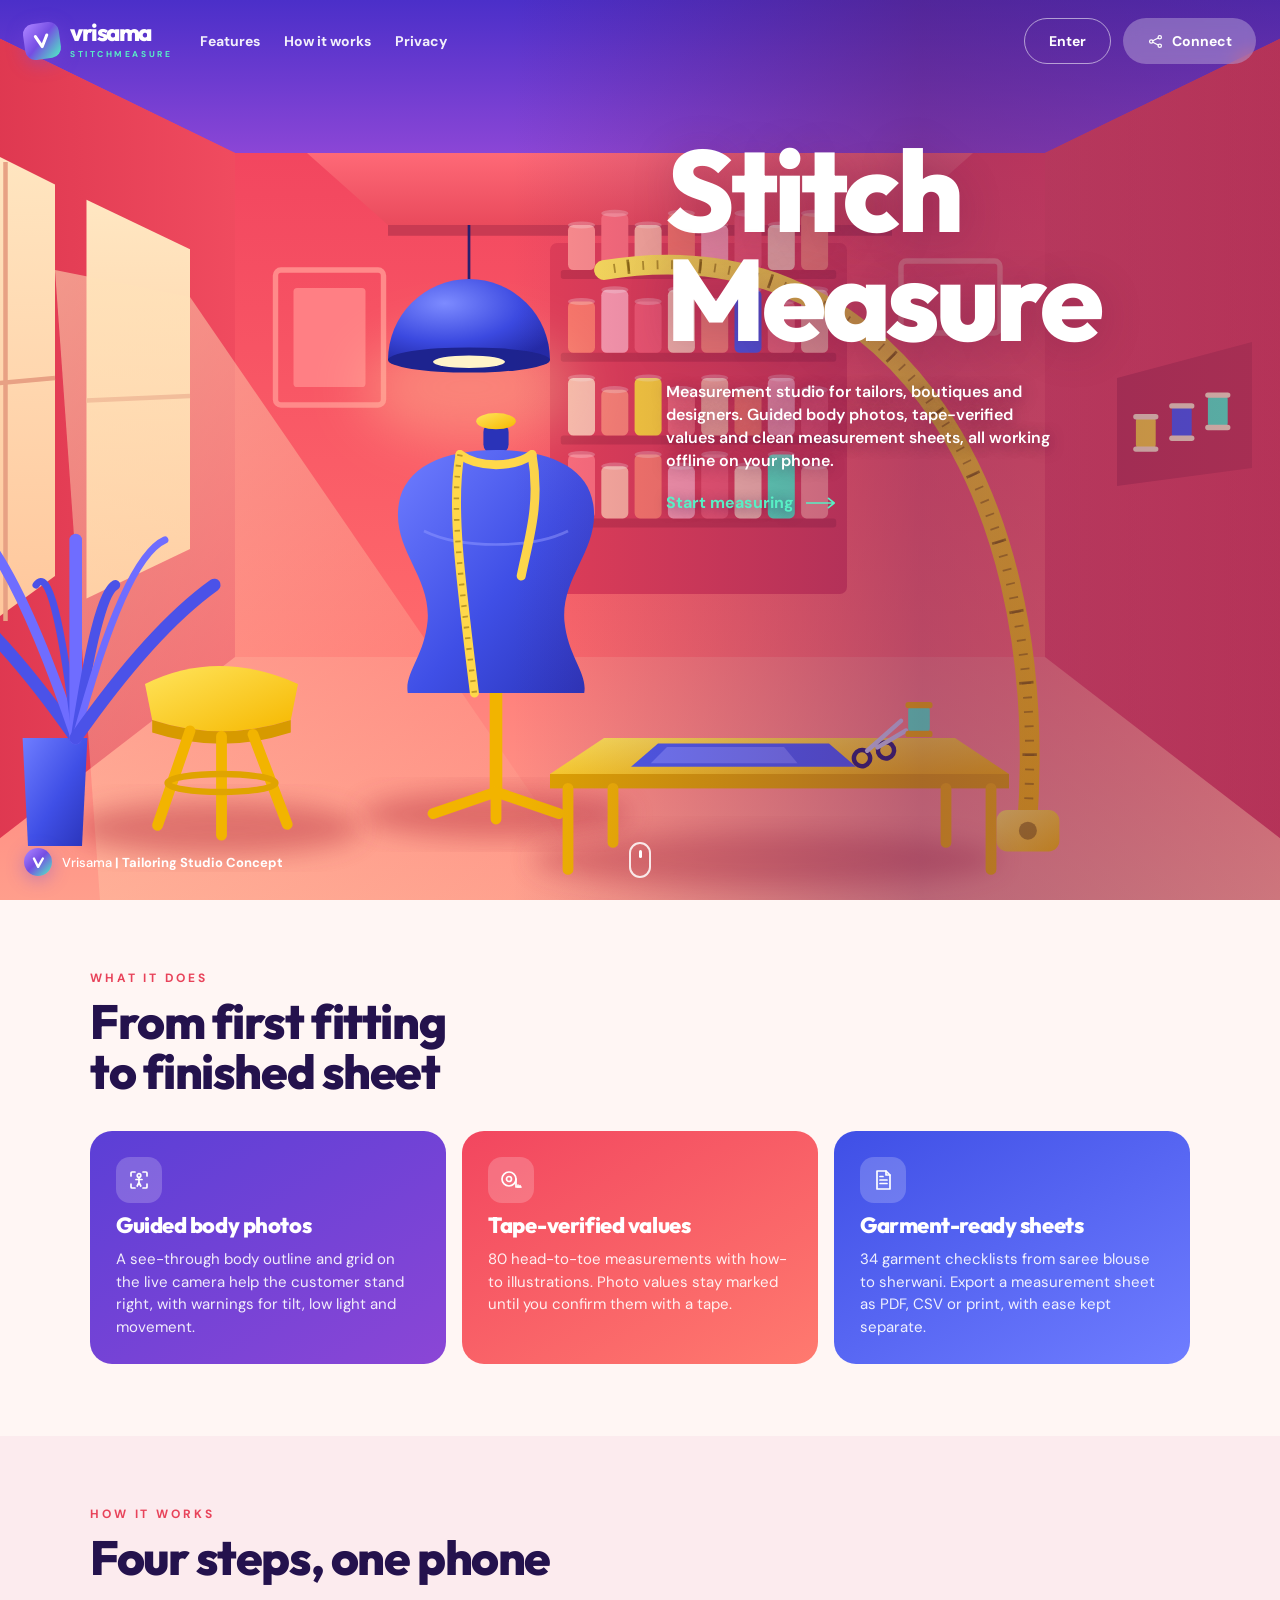
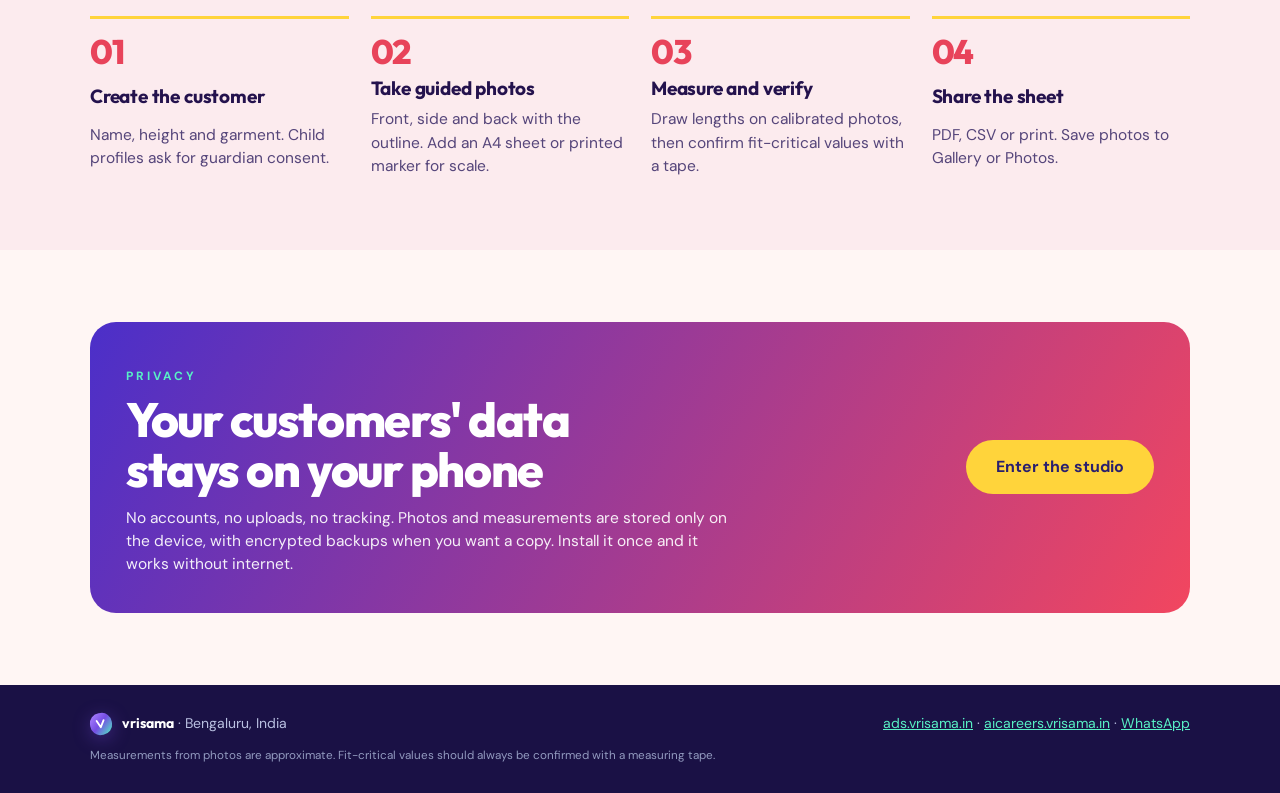
==== commit 9855ac77: "Apply studio look across the app: purple-coral shell, colourful tiles, illustrated dashboard banner " ====
--- a/StitchMeasure-AI-single.html
+++ b/StitchMeasure-AI-single.html
@@ -5,7 +5,7 @@
 <meta name="viewport" content="width=device-width,initial-scale=1,viewport-fit=cover">
 <title>StitchMeasure by Vrisama</title>
 <meta name="description" content="StitchMeasure by Vrisama: offline body measurement studio for tailors and fashion designers.">
-<meta name="theme-color" content="#0B1028">
+<meta name="theme-color" content="#3B22B8">
 <meta name="color-scheme" content="light dark">
 <meta name="apple-mobile-web-app-capable" content="yes">
 <meta name="mobile-web-app-capable" content="yes">
@@ -26,30 +26,32 @@
 @font-face{font-family:"DM Sans";font-weight:600;font-style:normal;font-display:swap;src:url("[data-uri]") format("woff2")}
 @font-face{font-family:"DM Sans";font-weight:700;font-style:normal;font-display:swap;src:url("[data-uri]") format("woff2")}
 
+/* Studio palette (from the landing page): purple ceiling, coral walls, cobalt blue, sun yellow, mint. */
 :root{
-  --bg:#F4F3FB; --surface:#FFFFFF; --surface-2:#ECEAF8; --ink:#0B1028; --ink-2:#454B70; --ink-3:#757B9E; --line:#E1DEF2;
-  --navy:#0B1028; --navy-2:#171C41; --ivory:#F8F8FF;
-  --teal:#6A45DA; --teal-ink:#FFFFFF; --teal-soft:#ECE6FF; --gold:#B25E22; --gold-bright:#FFBC86; --gold-soft:#FDEBDC;
-  --mint:#58F0C5; --violet:#9874FF;
-  --ok:#14805F; --ok-soft:#D9F5EC; --warn:#9A5A12; --warn-soft:#FCEBD6; --danger:#C0384A; --danger-soft:#FBE2E6; --info-soft:#E8E6FA;
+  --bg:#FFF6F4; --surface:#FFFFFF; --surface-2:#FCEBEE; --ink:#24124D; --ink-2:#55457A; --ink-3:#8A7DA6; --line:#F3DCE2;
+  --navy:#3B22B8; --navy-2:#8B46D6; --ivory:#FFFFFF;
+  --teal:#5B35D5; --teal-ink:#FFFFFF; --teal-soft:#EEE8FF; --gold:#E8435A; --gold-bright:#FFD43B; --gold-soft:#FFE6EA;
+  --mint:#58F0C5; --violet:#8B46D6; --coral:#F2465F; --cobalt:#3F4FE6; --sun:#FFD43B;
+  --ok:#0F8A66; --ok-soft:#DAF6EC; --warn:#B4560F; --warn-soft:#FFEBD6; --danger:#D22F4E; --danger-soft:#FFE1E7; --info-soft:#ECE8FF;
   --display:"Outfit","DM Sans",system-ui,-apple-system,"Segoe UI",sans-serif;
   --body:"DM Sans",system-ui,-apple-system,"Segoe UI",Roboto,sans-serif;
   --brand-grad:linear-gradient(135deg,#AA82FF 5%,#754DE3 48%,#4EF3C2 99%);
-  --r:16px; --r-sm:11px; --shadow:0 1px 2px rgba(11,16,40,.06),0 8px 24px rgba(52,34,128,.08);
-  --sel-bg:#0B1028; --sel-ink:#F8F8FF; --nav-h:68px; --top-h:58px;
-  --fig-fill:#DAD4F7; --fig-line:#8F86C4;
+  --shell-grad:linear-gradient(180deg,#3B22B8 0%,#6A3BD2 55%,#8B46D6 100%);
+  --r:18px; --r-sm:12px; --shadow:0 1px 2px rgba(36,18,77,.05),0 10px 28px rgba(242,70,95,.08);
+  --sel-bg:#5B35D5; --sel-ink:#FFFFFF; --nav-h:68px; --top-h:58px;
+  --fig-fill:#FFC9D1; --fig-line:#E0687C;
   color-scheme:light;
 }
 @media (prefers-color-scheme:dark){:root:not([data-theme="light"]){
-  --bg:#0B1028; --surface:#111635; --surface-2:#171C41; --ink:#F8F8FF; --ink-2:#B9C0E1; --ink-3:#929ABF; --line:rgba(210,215,255,.13);
-  --teal:#58F0C5; --teal-ink:#073A37; --teal-soft:rgba(88,240,197,.12); --gold:#FFBC86; --gold-soft:rgba(255,188,134,.13);
-  --ok:#58F0C5; --ok-soft:rgba(88,240,197,.12); --warn:#FFBC86; --warn-soft:rgba(255,188,134,.13); --danger:#FF8A9A; --danger-soft:rgba(255,138,154,.13); --info-soft:rgba(152,116,255,.16);
-  --shadow:0 1px 2px rgba(0,0,0,.3),0 10px 30px rgba(0,0,0,.3); --fig-fill:#262C5E; --fig-line:#7067B8; --sel-bg:#F8F8FF; --sel-ink:#0B1028; color-scheme:dark}}
+  --bg:#160F38; --surface:#21174D; --surface-2:#2B1F63; --ink:#FFFFFF; --ink-2:#CFC6EE; --ink-3:#9D92C7; --line:rgba(230,215,255,.14);
+  --teal:#58F0C5; --teal-ink:#073A37; --teal-soft:rgba(88,240,197,.13); --gold:#FF7A8C; --gold-soft:rgba(255,122,140,.15);
+  --ok:#58F0C5; --ok-soft:rgba(88,240,197,.13); --warn:#FFC266; --warn-soft:rgba(255,194,102,.14); --danger:#FF8A9E; --danger-soft:rgba(255,138,158,.15); --info-soft:rgba(139,70,214,.22);
+  --shadow:0 1px 2px rgba(0,0,0,.3),0 10px 30px rgba(0,0,0,.35); --fig-fill:#4A2E8F; --fig-line:#FF7A8C; --sel-bg:#58F0C5; --sel-ink:#073A37; color-scheme:dark}}
 :root[data-theme="dark"]{
-  --bg:#0B1028; --surface:#111635; --surface-2:#171C41; --ink:#F8F8FF; --ink-2:#B9C0E1; --ink-3:#929ABF; --line:rgba(210,215,255,.13);
-  --teal:#58F0C5; --teal-ink:#073A37; --teal-soft:rgba(88,240,197,.12); --gold:#FFBC86; --gold-soft:rgba(255,188,134,.13);
-  --ok:#58F0C5; --ok-soft:rgba(88,240,197,.12); --warn:#FFBC86; --warn-soft:rgba(255,188,134,.13); --danger:#FF8A9A; --danger-soft:rgba(255,138,154,.13); --info-soft:rgba(152,116,255,.16);
-  --shadow:0 1px 2px rgba(0,0,0,.3),0 10px 30px rgba(0,0,0,.3); --fig-fill:#262C5E; --fig-line:#7067B8; --sel-bg:#F8F8FF; --sel-ink:#0B1028; color-scheme:dark}
+  --bg:#160F38; --surface:#21174D; --surface-2:#2B1F63; --ink:#FFFFFF; --ink-2:#CFC6EE; --ink-3:#9D92C7; --line:rgba(230,215,255,.14);
+  --teal:#58F0C5; --teal-ink:#073A37; --teal-soft:rgba(88,240,197,.13); --gold:#FF7A8C; --gold-soft:rgba(255,122,140,.15);
+  --ok:#58F0C5; --ok-soft:rgba(88,240,197,.13); --warn:#FFC266; --warn-soft:rgba(255,194,102,.14); --danger:#FF8A9E; --danger-soft:rgba(255,138,158,.15); --info-soft:rgba(139,70,214,.22);
+  --shadow:0 1px 2px rgba(0,0,0,.3),0 10px 30px rgba(0,0,0,.35); --fig-fill:#4A2E8F; --fig-line:#FF7A8C; --sel-bg:#58F0C5; --sel-ink:#073A37; color-scheme:dark}
 
 *,*::before,*::after{box-sizing:border-box}
 html,body{height:100%}
@@ -74,7 +76,7 @@
 /* ---------- shell ---------- */
 .app{min-height:100%;display:grid;grid-template-columns:1fr}
 .sidebar{display:none}
-.topbar{position:sticky;top:0;z-index:30;height:calc(var(--top-h) + env(safe-area-inset-top,0px));padding-top:env(safe-area-inset-top,0px);padding-left:max(16px,env(safe-area-inset-left,0px));padding-right:max(16px,env(safe-area-inset-right,0px));display:flex;align-items:center;gap:10px;background:var(--navy);color:var(--ivory)}
+.topbar{position:sticky;top:0;z-index:30;height:calc(var(--top-h) + env(safe-area-inset-top,0px));padding-top:env(safe-area-inset-top,0px);padding-left:max(16px,env(safe-area-inset-left,0px));padding-right:max(16px,env(safe-area-inset-right,0px));display:flex;align-items:center;gap:10px;background:linear-gradient(90deg,#3B22B8,#8B46D6);color:#fff}
 .topbar .title{font:700 19px/1 var(--display);letter-spacing:-.02em;flex:1;min-width:0;white-space:nowrap;overflow:hidden;text-overflow:ellipsis}
 .topbar .icon-btn{color:var(--ivory)}
 .brand-mark{width:32px;height:32px;flex:none;display:grid;place-items:center;border-radius:10px;background:var(--brand-grad);transform:rotate(-8deg);box-shadow:0 4px 18px rgba(118,76,221,.4)}
@@ -90,18 +92,18 @@
 .bottomnav{position:fixed;left:0;right:0;bottom:0;z-index:40;background:var(--surface);border-top:1px solid var(--line);display:grid;grid-template-columns:repeat(5,1fr);padding:6px max(6px,env(safe-area-inset-left,0px)) calc(6px + env(safe-area-inset-bottom,0px)) max(6px,env(safe-area-inset-right,0px))}
 .bottomnav a{display:flex;flex-direction:column;align-items:center;gap:3px;padding:6px 2px;color:var(--ink-3);text-decoration:none;font:600 11px/1.1 var(--body);border-radius:12px;min-height:52px;justify-content:center}
 .bottomnav a.on{color:var(--teal)}
-.bottomnav a.scan .ic{width:28px;height:28px;padding:10px;box-sizing:content-box;background:var(--brand-grad);color:#fff;border-radius:50%;margin-top:-26px;box-shadow:0 4px 14px rgba(11,16,40,.3);border:3px solid var(--surface)}
+.bottomnav a.scan .ic{width:28px;height:28px;padding:10px;box-sizing:content-box;background:linear-gradient(135deg,#F2465F,#8B46D6);color:#fff;border-radius:50%;margin-top:-26px;box-shadow:0 4px 14px rgba(11,16,40,.3);border:3px solid var(--surface)}
 @media (min-width:900px){
   .app{grid-template-columns:256px 1fr}
-  .sidebar{display:flex;flex-direction:column;gap:4px;position:sticky;top:0;height:100vh;background:var(--navy);color:var(--ivory);padding:22px 14px;overflow:auto}
+  .sidebar{display:flex;flex-direction:column;gap:4px;position:sticky;top:0;height:100vh;background:var(--shell-grad);color:var(--ivory);padding:22px 14px;overflow:auto}
   .sidebar .brand{display:flex;align-items:center;gap:10px;padding:4px 10px 18px}
   
   .sidebar .brand{gap:12px;display:flex;align-items:center;text-decoration:none}
   .sidebar a:not(.brand){display:flex;align-items:center;gap:12px;padding:11px 12px;border-radius:10px;color:#C9CCE8;text-decoration:none;font-weight:500}
-  .sidebar a:hover{background:rgba(255,255,255,.06);color:#fff}
-  .sidebar a.on{background:rgba(152,116,255,.2);color:#fff}
-  .sidebar a.on .ic{color:#58F0C5}
-  .sidebar .side-foot{margin-top:auto;padding:12px;font-size:12px;color:#929ABF}
+  .sidebar a:hover{background:rgba(255,255,255,.1);color:#fff}
+  .sidebar a.on{background:rgba(255,255,255,.18);color:#fff;box-shadow:inset 3px 0 0 #FFD43B}
+  .sidebar a.on .ic{color:#FFD43B}
+  .sidebar .side-foot{margin-top:auto;padding:12px;font-size:12px;color:#E6DDFF}
   .bottomnav{display:none}
   .topbar{display:none}
   main.content{padding-block:28px 48px;padding-left:max(28px,env(safe-area-inset-left,0px));padding-right:max(28px,env(safe-area-inset-right,0px))}
@@ -109,7 +111,7 @@
 
 /* ---------- page furniture ---------- */
 .page-head{display:flex;align-items:flex-end;justify-content:space-between;gap:12px;flex-wrap:wrap;margin-bottom:18px}
-.page-head .eyebrow{font:700 11px/1 var(--body);letter-spacing:.24em;text-transform:uppercase;color:var(--teal);margin-bottom:6px}
+.page-head .eyebrow{font:700 11px/1 var(--body);letter-spacing:.24em;text-transform:uppercase;color:var(--gold);margin-bottom:6px}
 .page-head p{color:var(--ink-2);margin-top:6px;max-width:62ch}
 .stack{display:grid;gap:14px}
 .stack-sm{display:grid;gap:8px}
@@ -122,10 +124,12 @@
 .card h2+p,.card h2+.lead{margin-top:4px}
 .card-head{display:flex;justify-content:space-between;align-items:center;gap:10px;margin-bottom:12px;flex-wrap:wrap}
 .divider{height:1px;background:var(--line);margin:4px 0}
-.hero{background:radial-gradient(120% 140% at 100% 0%,rgba(152,116,255,.45) 0%,transparent 55%),radial-gradient(90% 120% at 0% 100%,rgba(88,240,197,.22) 0%,transparent 55%),linear-gradient(135deg,#0B1028 0%,#171C41 100%);color:var(--ivory);border-radius:18px;padding:22px;display:grid;grid-template-columns:1fr auto;gap:18px;align-items:center;position:relative;overflow:hidden}
-.hero h1{color:#fff;font-size:34px;letter-spacing:-.025em}
-.hero p{color:#B9C0E1;margin-top:6px;max-width:44ch}
+.hero{background:#F2465F;min-height:300px;isolation:isolate;color:var(--ivory);border-radius:18px;padding:22px;display:grid;grid-template-columns:1fr auto;gap:18px;align-items:center;position:relative;overflow:hidden}
+.hero h1{color:#fff;font-size:clamp(30px,4vw,44px);letter-spacing:-.03em;line-height:1}
+.hero p{color:#F3EEFF;margin-top:6px;max-width:44ch}
 .hero .eyebrow{color:var(--mint);font:600 11.5px/1 var(--body);letter-spacing:.16em;text-transform:uppercase;margin-bottom:8px}
+.hero .ld-scene{position:absolute;inset:0;width:100%;height:100%;z-index:-2;max-width:none}
+.hero::before{content:"";position:absolute;inset:0;z-index:-1;background:linear-gradient(90deg,rgba(59,34,184,.92) 0%,rgba(91,53,213,.78) 38%,rgba(139,70,214,.2) 70%,transparent 100%)}
 .hero .hero-fig{width:96px;opacity:.95}
 .hero .hero-fig .fig-fill{fill:rgba(152,116,255,.18);stroke:rgba(88,240,197,.85)}
 .hero .btn-row{margin-top:16px}
@@ -139,8 +143,9 @@
 .btn.primary:hover{filter:brightness(1.05)}
 .btn.navy{background:var(--sel-bg);border-color:var(--sel-bg);color:var(--sel-ink)}
 .btn.gold{background:transparent;border-color:var(--gold);color:var(--gold)}
+.btn.coral{background:var(--coral);border-color:var(--coral);color:#fff}
 .hero .btn.gold{color:#F8F8FF;border-color:rgba(248,248,255,.35)}
-.hero .btn.primary{background:#58F0C5;border-color:#58F0C5;color:#073A37}
+.hero .btn.primary{background:#FFD43B;border-color:#FFD43B;color:#24124D}
 .btn.ghost{background:transparent;border-color:transparent}
 .btn.danger{color:var(--danger);border-color:var(--danger);background:transparent}
 .btn.danger.solid{background:var(--danger);color:#fff}
@@ -191,11 +196,19 @@
 .kpi b{font:800 30px/1 var(--display);letter-spacing:-.03em;font-variant-numeric:lining-nums tabular-nums;letter-spacing:-.01em}
 .kpi span{font-size:12.5px;color:var(--ink-3);font-weight:600}
 .kpi.attn b{color:var(--warn)}
+.kpis .kpi:nth-child(1){background:linear-gradient(150deg,#5B35D5,#8B46D6);border-color:transparent;color:#fff}
+.kpis .kpi:nth-child(2){background:linear-gradient(150deg,#F2465F,#FF7A6F);border-color:transparent;color:#fff}
+.kpis .kpi:nth-child(3){background:linear-gradient(150deg,#3F4FE6,#6F7DFF);border-color:transparent;color:#fff}
+.kpis .kpi:nth-child(4){background:linear-gradient(150deg,#FFD43B,#FFB21E);border-color:transparent;color:#24124D}
+.kpis .kpi:nth-child(-n+3) span{color:rgba(255,255,255,.88)}
+.kpis .kpi:nth-child(4) span,.kpis .kpi.attn:nth-child(4) b{color:#24124D}
 .tiles{display:grid;grid-template-columns:repeat(auto-fit,minmax(150px,1fr));gap:10px}
 .tile{display:flex;flex-direction:column;gap:10px;padding:16px;border-radius:var(--r);background:var(--surface);border:1px solid var(--line);color:var(--ink);text-decoration:none;font-weight:600;min-height:104px;cursor:pointer;text-align:left;font-family:inherit;font-size:14.5px}
-.tile .ic{width:26px;height:26px;color:var(--teal)}
+.tile .ic{width:44px;height:44px;padding:10px;border-radius:14px;color:#fff;background:linear-gradient(135deg,#5B35D5,#8B46D6)}
+.tile:nth-child(3n+2) .ic{background:linear-gradient(135deg,#F2465F,#FF7A6F)}
+.tile:nth-child(3n) .ic{background:linear-gradient(135deg,#3F4FE6,#6F7DFF)}
 .tile small{display:block;font-weight:400;color:var(--ink-3);font-size:12.5px;margin-top:2px}
-.tile:hover{border-color:var(--teal)}
+.tile:hover{border-color:var(--coral);transform:translateY(-1px)}
 
 /* ---------- lists ---------- */
 .list{display:grid;gap:8px}
@@ -204,7 +217,7 @@
 .list-item .main{flex:1;min-width:0}
 .list-item .t{font-weight:600;white-space:nowrap;overflow:hidden;text-overflow:ellipsis}
 .list-item .s{font-size:13px;color:var(--ink-3);white-space:nowrap;overflow:hidden;text-overflow:ellipsis}
-.avatar{width:42px;height:42px;border-radius:50%;background:var(--teal-soft);color:var(--teal);display:grid;place-items:center;font:600 16px/1 var(--display);flex:none;overflow:hidden}
+.avatar{width:42px;height:42px;border-radius:50%;background:linear-gradient(135deg,#FFD9DF,#E9E1FF);color:#5B35D5;display:grid;place-items:center;font:600 16px/1 var(--display);flex:none;overflow:hidden}
 .avatar img{width:100%;height:100%;object-fit:cover}
 .empty{text-align:center;padding:30px 16px;color:var(--ink-3);display:grid;gap:10px;justify-items:center}
 .empty .ic{width:40px;height:40px;color:var(--gold)}
@@ -226,7 +239,7 @@
 .reading button{border:0;background:transparent;color:var(--ink-3);cursor:pointer;padding:2px;display:grid}
 .reading .ic{width:15px;height:15px}
 .progress{height:8px;background:var(--surface-2);border-radius:999px;overflow:hidden}
-.progress span{display:block;height:100%;background:var(--teal);border-radius:999px}
+.progress span{display:block;height:100%;background:linear-gradient(90deg,#5B35D5,#F2465F);border-radius:999px}
 .filters{display:flex;gap:8px;overflow-x:auto;padding-bottom:4px;scrollbar-width:none}
 .filters::-webkit-scrollbar{display:none}
 .filters button{flex:none}
@@ -272,7 +285,7 @@
 @keyframes up{from{transform:translateY(30px);opacity:.6}to{transform:none;opacity:1}}
 @keyframes fade{from{opacity:0}to{opacity:1}}
 
-.toast{border:1px solid rgba(152,116,255,.45);position:fixed;left:50%;transform:translateX(-50%);bottom:calc(var(--nav-h) + 18px + env(safe-area-inset-bottom,0px));z-index:120;background:#171C41;color:#F8F8FF;padding:12px 18px;border-radius:14px;font-weight:600;font-size:14px;max-width:min(92vw,520px);box-shadow:0 8px 30px rgba(0,0,0,.3);text-align:center}
+.toast{border:1px solid rgba(255,212,59,.35);position:fixed;left:50%;transform:translateX(-50%);bottom:calc(var(--nav-h) + 18px + env(safe-area-inset-bottom,0px));z-index:120;background:#2B1F63;color:#fff;padding:12px 18px;border-radius:14px;font-weight:600;font-size:14px;max-width:min(92vw,520px);box-shadow:0 8px 30px rgba(0,0,0,.3);text-align:center}
 .toast.err{background:var(--danger);color:#fff}
 @media (min-width:900px){.toast{bottom:28px}}
 
@@ -281,6 +294,7 @@
 .wiz-bar{display:grid;grid-template-columns:repeat(12,1fr);gap:3px}
 .wiz-bar span{height:5px;border-radius:3px;background:var(--line)}
 .wiz-bar span.done{background:var(--teal)}
+.wiz-bar span.on{background:var(--coral)}
 .wiz-bar span.on{background:var(--gold)}
 .wiz-step-name{display:flex;justify-content:space-between;font-size:13px;color:var(--ink-3);font-weight:600}
 .choice-grid{display:grid;grid-template-columns:repeat(auto-fit,minmax(150px,1fr));gap:10px}
@@ -315,7 +329,7 @@
 .cam-views{display:flex;gap:6px;overflow-x:auto;scrollbar-width:none;justify-content:safe center}
 .cam-views::-webkit-scrollbar{display:none}
 .cam-views button{flex:none;border:1px solid rgba(255,255,255,.3);background:rgba(0,0,0,.4);color:#fff;font:600 12.5px/1 var(--body);padding:9px 12px;border-radius:999px;cursor:pointer}
-.cam-views button[aria-pressed="true"]{background:#fff;color:#0B1028}
+.cam-views button[aria-pressed="true"]{background:#fff;color:#1A1145}
 .cam-actions{display:grid;grid-template-columns:1fr auto 1fr;align-items:center}
 .cam-actions .l{display:flex;gap:8px}
 .cam-actions .r{display:flex;gap:8px;justify-content:flex-end}
@@ -325,51 +339,51 @@
 .countdown{position:absolute;inset:0;display:grid;place-items:center;font:600 120px/1 var(--display);color:#fff;text-shadow:0 4px 30px rgba(0,0,0,.6);z-index:7;pointer-events:none}
 .cam-panel{position:absolute;right:max(10px,env(safe-area-inset-right,0px));top:calc(64px + env(safe-area-inset-top,0px));z-index:8;width:min(300px,calc(100vw - 20px));background:rgba(10,18,32,.92);border:1px solid rgba(255,255,255,.12);border-radius:16px;padding:14px;display:grid;gap:12px;max-height:calc(100vh - 220px);overflow:auto;font-size:13.5px}
 .cam-panel label{display:grid;gap:5px;font-weight:600;color:#DADDF5}
-.cam-panel select{background:#171C41;color:#fff;border-color:#323A72;min-height:40px;padding:8px 10px;font-size:14px}
+.cam-panel select{background:#2B1F63;color:#fff;border-color:#463A8C;min-height:40px;padding:8px 10px;font-size:14px}
 .cam-panel .check{color:#fff;display:flex}
 .cam-panel .btn{min-height:38px;font-size:13px;background:transparent;color:#fff;border-color:rgba(255,255,255,.35)}
 .cam-msg{position:absolute;inset:0;display:grid;place-items:center;padding:24px;text-align:center;z-index:4}
 .cam-msg .box{max-width:420px;display:grid;gap:14px;justify-items:center}
-.cam-msg .btn{background:#fff;color:#0B1028;border-color:#fff}
+.cam-msg .btn{background:#fff;color:#1A1145;border-color:#fff}
 .cam-msg .btn.ghost{background:transparent;color:#fff;border-color:rgba(255,255,255,.4)}
 
 /* ---------- photo review & editor ---------- */
-.review-img{background:#080C20;border-radius:var(--r);display:flex;justify-content:center;overflow:hidden}
+.review-img{background:#120B33;border-radius:var(--r);display:flex;justify-content:center;overflow:hidden}
 .review-img img,.review-img canvas{max-height:52vh;width:auto;max-width:100%;display:block}
-.editor{position:fixed;inset:0;z-index:95;background:#080C20;color:#fff;display:flex;flex-direction:column}
-.ed-top{display:flex;align-items:center;gap:4px;padding:calc(6px + env(safe-area-inset-top,0px)) max(8px,env(safe-area-inset-right,0px)) 6px max(8px,env(safe-area-inset-left,0px));background:#0B1028;border-bottom:1px solid #2A3060}
+.editor{position:fixed;inset:0;z-index:95;background:#120B33;color:#fff;display:flex;flex-direction:column}
+.ed-top{display:flex;align-items:center;gap:4px;padding:calc(6px + env(safe-area-inset-top,0px)) max(8px,env(safe-area-inset-right,0px)) 6px max(8px,env(safe-area-inset-left,0px));background:#1A1145;border-bottom:1px solid #3B2D7A}
 .ed-top .title{flex:1;min-width:0;font-weight:600;white-space:nowrap;overflow:hidden;text-overflow:ellipsis}
 .editor .icon-btn{color:#fff}
 .editor .icon-btn[aria-pressed="true"]{background:#58F0C5;color:#073A37}
 .editor .icon-btn:disabled{opacity:.35}
-.ed-stage{flex:1;position:relative;overflow:hidden;touch-action:none;background:repeating-conic-gradient(#0B1028 0 25%,#080C20 0 50%) 0 0/24px 24px}
+.ed-stage{flex:1;position:relative;overflow:hidden;touch-action:none;background:repeating-conic-gradient(#1A1145 0 25%,#120B33 0 50%) 0 0/24px 24px}
 .ed-stage canvas{position:absolute;inset:0;width:100%;height:100%}
-.ed-tools{display:flex;gap:4px;padding:6px max(8px,env(safe-area-inset-left,0px));background:#0B1028;border-top:1px solid #2A3060;overflow-x:auto;scrollbar-width:none}
+.ed-tools{display:flex;gap:4px;padding:6px max(8px,env(safe-area-inset-left,0px));background:#1A1145;border-top:1px solid #3B2D7A;overflow-x:auto;scrollbar-width:none}
 .ed-tools::-webkit-scrollbar{display:none}
 .ed-tools button{flex:none;display:flex;flex-direction:column;align-items:center;gap:3px;min-width:64px;padding:8px 6px;border:0;border-radius:12px;background:transparent;color:#C9CCE8;font:600 11px/1.1 var(--body);cursor:pointer}
 .ed-tools button[aria-pressed="true"]{background:rgba(88,240,197,.18);color:#58F0C5}
-.ed-panel{background:#111635;border-top:1px solid #2A3060;padding:12px max(14px,env(safe-area-inset-left,0px)) calc(12px + env(safe-area-inset-bottom,0px));display:grid;gap:10px;max-height:44vh;overflow:auto;font-size:14px}
+.ed-panel{background:#22174F;border-top:1px solid #3B2D7A;padding:12px max(14px,env(safe-area-inset-left,0px)) calc(12px + env(safe-area-inset-bottom,0px));display:grid;gap:10px;max-height:44vh;overflow:auto;font-size:14px}
 .ed-panel .field{color:#C9CCE8}
-.ed-panel select,.ed-panel input[type=number],.ed-panel input[type=text]{background:#080C20;color:#fff;border-color:#323A72}
+.ed-panel select,.ed-panel input[type=number],.ed-panel input[type=text]{background:#120B33;color:#fff;border-color:#463A8C}
 .ed-panel .btn{background:transparent;color:#fff;border-color:rgba(255,255,255,.3)}
 .ed-panel .btn.primary{background:#58F0C5;border-color:#58F0C5;color:#073A37}
-.ed-panel .notice{background:#171C41;color:#E8EAFB}
+.ed-panel .notice{background:#2B1F63;color:#E8EAFB}
 .ed-panel .notice.warn{background:#3A2A12}
 .ed-panel .notice.danger{background:#3D1C1B}
 .ed-panel .notice.ok{background:#123326}
 .ed-panel .check{color:#fff}
 .ed-hint{font-size:13px;color:#B9C0E1}
 .ed-lines{display:grid;gap:6px}
-.ed-line{display:flex;gap:8px;align-items:center;background:#080C20;border:1px solid #2A3060;border-radius:10px;padding:8px 10px}
+.ed-line{display:flex;gap:8px;align-items:center;background:#120B33;border:1px solid #3B2D7A;border-radius:10px;padding:8px 10px}
 .ed-line .v{font-weight:700;font-variant-numeric:tabular-nums;color:#58F0C5;white-space:nowrap}
 .ed-line .n{flex:1;min-width:0;font-size:13px}
 .ed-line select{min-height:36px;padding:6px 8px;font-size:13px}
 
 /* ---------- report ---------- */
-.report{background:#fff;color:#0B1028;border-radius:var(--r);padding:22px;border:1px solid var(--line);display:grid;gap:14px;font-size:13.5px}
-.rep-head{display:grid;gap:14px;border-bottom:2px solid #0B1028;padding-bottom:14px}
+.report{background:#fff;color:#1A1145;border-radius:var(--r);padding:22px;border:1px solid var(--line);display:grid;gap:14px;font-size:13.5px}
+.rep-head{display:grid;gap:14px;border-bottom:2px solid #1A1145;padding-bottom:14px}
 .rep-brand{font:700 11px/1 var(--body);letter-spacing:.24em;text-transform:uppercase;color:#6A45DA}
-.report h1{font-size:30px;color:#0B1028;letter-spacing:-.02em}
+.report h1{font-size:30px;color:#1A1145;letter-spacing:-.02em}
 .report h3{color:#4A586C;margin-top:6px}
 .rep-meta{display:grid;grid-template-columns:repeat(auto-fit,minmax(150px,1fr));gap:8px 16px;margin:0}
 .rep-meta dt{font-size:11px;text-transform:uppercase;letter-spacing:.08em;color:#7A8698;font-weight:600}
@@ -377,7 +391,7 @@
 .rep-summary{font-weight:600;color:#6A45DA}
 .rep-scroll{overflow-x:auto}
 .rep-table{width:100%;border-collapse:collapse;font-variant-numeric:tabular-nums}
-.rep-table th{text-align:left;font-size:11px;text-transform:uppercase;letter-spacing:.06em;color:#4A586C;border-bottom:1.5px solid #0B1028;padding:7px 6px;white-space:nowrap}
+.rep-table th{text-align:left;font-size:11px;text-transform:uppercase;letter-spacing:.06em;color:#4A586C;border-bottom:1.5px solid #1A1145;padding:7px 6px;white-space:nowrap}
 .rep-table td{border-bottom:1px solid #E3DDD1;padding:7px 6px;vertical-align:top}
 .rep-table .num{text-align:right;white-space:nowrap}
 .rep-table tr.flag td{background:#FDF3E0}
@@ -390,7 +404,7 @@
 .rep-photos figcaption{font-size:12px;color:#4A586C}
 
 /* lock screen */
-.lock{position:fixed;inset:0;z-index:200;background:var(--navy);color:var(--ivory);display:grid;place-items:center;padding:24px}
+.lock{position:fixed;inset:0;z-index:200;background:var(--shell-grad);color:var(--ivory);display:grid;place-items:center;padding:24px}
 .lock form{display:grid;gap:14px;width:min(320px,100%);text-align:center;justify-items:center}
 .lock input{text-align:center;font-size:24px;letter-spacing:.3em}
 
@@ -487,13 +501,14 @@
 .ld-privacy p{max-width:56ch;margin-top:12px;color:rgba(255,255,255,.92)}
 .ld-pill.big{background:#FFD43B;color:#2a1f6e;min-height:54px;padding:0 30px;font-size:16px}
 .ld-pill.big:hover{filter:brightness(1.05)}
-.ld-footer{background:#0B1028;color:#B9C0E1;padding-block:28px calc(28px + env(safe-area-inset-bottom,0px));padding-left:max(24px,env(safe-area-inset-left,0px));padding-right:max(24px,env(safe-area-inset-right,0px));font-size:14px}
+.ld-footer{background:#1A1145;color:#B9C0E1;padding-block:28px calc(28px + env(safe-area-inset-bottom,0px));padding-left:max(24px,env(safe-area-inset-left,0px));padding-right:max(24px,env(safe-area-inset-right,0px));font-size:14px}
 .ld-footer .ld-wrap{display:flex;flex-wrap:wrap;gap:12px 24px;align-items:center;justify-content:space-between}
 .ld-footer .brand-mark{width:22px;height:22px;display:inline-grid;vertical-align:middle;margin-right:6px}
 .ld-footer b{color:#fff;font-family:"Outfit",sans-serif}
 .ld-footer a{color:#58F0C5}
 .ld-footer small{flex-basis:100%;color:#929ABF}
 @media (prefers-reduced-motion:reduce){.ld-mouse span{animation:none}}
+@media (max-width:600px){.hero::before{background:linear-gradient(180deg,rgba(59,34,184,.9) 0%,rgba(91,53,213,.78) 62%,rgba(139,70,214,.4) 100%)}}
 
 </style>
 </head>
@@ -1349,7 +1364,7 @@
       else document.documentElement.removeAttribute("data-theme");
       const meta = document.querySelector('meta[name="theme-color"]');
       const dark = t === "dark" || (t === "system" && root.matchMedia && matchMedia("(prefers-color-scheme: dark)").matches);
-      if (meta) meta.setAttribute("content", dark ? "#080C20" : "#0B1028");
+      if (meta) meta.setAttribute("content", dark ? "#160F38" : "#3B22B8");
     },
     /* simple app lock: SHA-256 of salt+PIN. Deters casual access only. */
     async hashPin(pin) {
@@ -3118,14 +3133,14 @@
     el.innerHTML = `
       ${fileWarn ? `<div class="notice warn" style="margin-bottom:14px">${SM.icon("warn")}<div><b>${t("Opened directly as a file.")}</b> ${t("Camera access, offline installation and the service worker need the app to be served over https:// or localhost. Manual measurement entry, photo import, reports and backups still work. See docs/installation.md.")}</div></div>` : ""}
       ${SM.db.inMemory ? `<div class="notice danger" style="margin-bottom:14px">${SM.icon("warn")}<div>${t("This browser is blocking storage (private mode?). Nothing will be kept after you close the app.")}</div></div>` : ""}
-      <section class="hero">
+      <section class="hero">${SM.landingScene ? SM.landingScene() : ""}
         <div>
           <div class="eyebrow">VRISAMA / STITCHMEASURE</div>
           <h1>${t("Measure with care, cut with confidence.")}</h1>
           <p>${t("Guided photos, tape-verified values and clean measurement sheets. Everything stays on this device.")}</p>
           <div class="btn-row"><a class="btn primary" href="#/scan">${SM.icon("scan")}${t("Start new measurement")}</a><a class="btn gold" href="#/camera">${SM.icon("camera")}${t("Open camera")}</a></div>
         </div>
-        <div class="hero-fig">${SM.figure.svg({ view: "front", markers: false })}</div>
+        
       </section>
 
       <div class="stack" style="margin-top:16px">
@@ -5318,6 +5333,7 @@
 </svg>`;
   }
 
+  SM.landingScene = scene;
   SM.views.welcome = async function (el) {
     const V = '<span class="brand-mark" aria-hidden="true"><svg viewBox="0 0 64 64"><path d="M15 17 31 49 49 17" fill="none" stroke="#fff" stroke-width="9" stroke-linejoin="round" stroke-linecap="round"/></svg></span>';
     el.innerHTML = `
